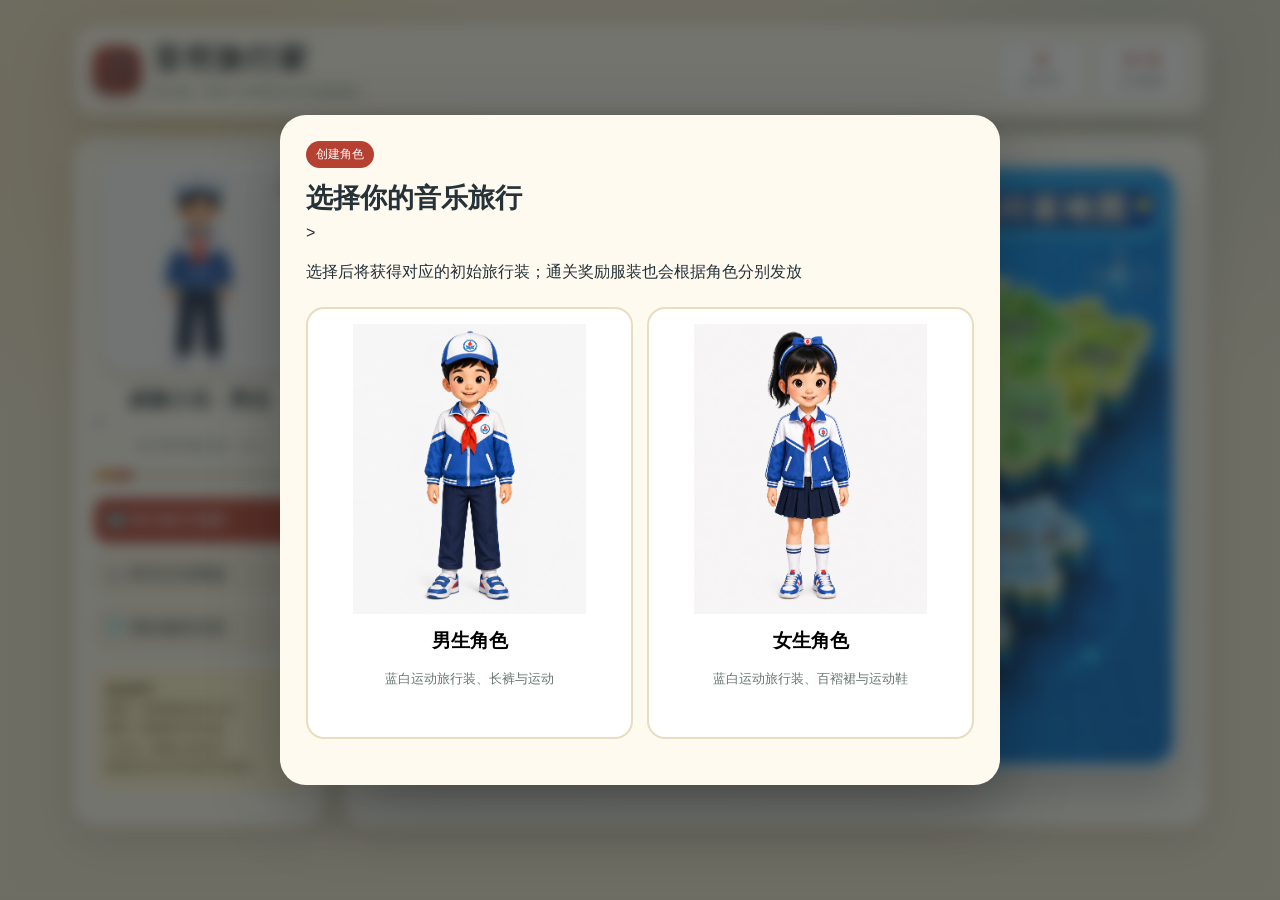
==== outputs/sichuan-music-game.html @ 089ca45f "修复重玩按钮并清理界面乱码" ====
<!doctype html>
<html lang="zh-CN">
<head>
  <meta charset="utf-8">
  <meta name="viewport" content="width=device-width, initial-scale=1">
  <title>音符旅行家：四川民族音乐游戏</title>
  <style>
    :root {
      --ink: #263238;
      --muted: #68766f;
      --paper: #fffaf0;
      --cream: #f4ead4;
      --red: #b64032;
      --red-dark: #7f2f2a;
      --gold: #e1a83b;
      --green: #47785e;
      --blue: #4e7d8d;
      --shadow: 0 14px 40px rgba(53, 48, 35, .16);
    }

    * { box-sizing: border-box; }
    body {
      margin: 0;
      min-height: 100vh;
      color: var(--ink);
      font-family: "Microsoft YaHei", "PingFang SC", sans-serif;
      background:
        radial-gradient(circle at 15% 15%, rgba(225,168,59,.22), transparent 25%),
        radial-gradient(circle at 88% 8%, rgba(78,125,141,.18), transparent 24%),
        #efe5cf;
    }

    button { font: inherit; }
    .app { width: min(1180px, 100%); margin: 0 auto; padding: 24px; }
    .topbar {
      display: flex; align-items: center; justify-content: space-between; gap: 18px;
      background: rgba(255,250,240,.88); border: 1px solid rgba(127,47,42,.12);
      border-radius: 24px; padding: 14px 18px; box-shadow: var(--shadow);
      backdrop-filter: blur(10px);
    }
    .brand { display: flex; align-items: center; gap: 12px; }
    .brand-mark {
      display: grid; place-items: center; width: 48px; height: 48px;
      border-radius: 15px; color: white; font-size: 27px;
      background: linear-gradient(145deg, var(--red), var(--red-dark));
      box-shadow: 0 8px 18px rgba(127,47,42,.25);
    }
    h1 { margin: 0; font-size: clamp(20px, 3vw, 30px); letter-spacing: .04em; }
    .subtitle { margin: 3px 0 0; color: var(--muted); font-size: 13px; }
    .stats { display: flex; gap: 10px; }
    .stat {
      min-width: 90px; padding: 9px 12px; border-radius: 14px;
      text-align: center; background: #fff; border: 1px solid #eadcc0;
    }
    .stat b { display: block; color: var(--red); font-size: 18px; }
    .stat span { font-size: 12px; color: var(--muted); }

    .layout { display: grid; grid-template-columns: 250px 1fr; gap: 20px; margin-top: 20px; }
    .panel { background: rgba(255,250,240,.92); border-radius: 24px; box-shadow: var(--shadow); }
    .profile { padding: 20px; }
    .avatar {
      position: relative; display: grid; place-items: center; width: 190px; height: 210px;
      margin: 4px auto 16px; border-radius: 24px; background: #e9c796;
      border: 7px solid #fff; box-shadow: 0 7px 18px rgba(75,56,35,.18); font-size: 66px;
      overflow: hidden;
    }
    .avatar::after { content: "♪"; position: absolute; right: -4px; top: 0; color: var(--red); font-size: 30px; }
    .avatar img { display: none; width: 100%; height: 100%; object-fit: contain; background: #fffaf0; }
    .avatar .student-avatar { line-height: 1; }
    .profile h2 { margin: 0; text-align: center; font-size: 21px; }
    .level { margin: 5px 0 16px; text-align: center; color: var(--muted); font-size: 13px; }
    .progress { height: 9px; overflow: hidden; border-radius: 99px; background: #e7ddc9; }
    .progress span { display: block; width: 18%; height: 100%; background: linear-gradient(90deg,var(--gold),var(--red)); }
    .menu { display: grid; gap: 9px; margin-top: 18px; }
    .menu button, .primary, .choice {
      border: 0; cursor: pointer; border-radius: 14px; transition: transform .16s, box-shadow .16s;
    }
    .menu button { padding: 12px; color: var(--ink); text-align: left; background: #f4ead8; }
    .menu button:hover, .primary:hover, .choice:hover { transform: translateY(-2px); }
    .menu button.active { color: white; background: var(--red); }
    .research-note {
      margin-top: 18px; padding: 12px; border-radius: 14px; color: #5f4a27;
      background: #fff1c9; font-size: 12px; line-height: 1.6;
    }

    .world { position: relative; min-height: 690px; overflow: hidden; padding: 28px; }
    .world::before {
      content: ""; position: absolute; inset: 0;
      background:
        linear-gradient(rgba(255,255,255,.2), rgba(255,255,255,.2)),
        repeating-linear-gradient(35deg, transparent 0 80px, rgba(71,120,94,.045) 81px 83px);
      pointer-events: none;
    }
    .map {
      position: relative; margin-top: 0; border-radius: 28px; overflow: hidden;
      aspect-ratio: 1448 / 1086; min-height: 0;
      border: 6px solid rgba(255,255,255,.72); background: #069adf;
      box-shadow: 0 22px 44px rgba(9,18,26,.25);
    }
    .terrain-map {
      position: absolute; inset: 0; width: 100%; height: 100%;
      object-fit: cover; opacity: 1; filter: none;
      pointer-events: none; z-index: 1;
    }
    .river, .route { display: none; }
    .node {
      position: absolute; z-index: 4; width: auto; min-width: 66px; padding: 7px 12px;
      border: 2px solid rgba(255,255,255,.86); border-radius: 999px; color: #fffdf6;
      background: rgba(155,50,42,.9); box-shadow: 0 8px 16px rgba(24,23,18,.24), 0 0 0 3px rgba(255,221,127,.22);
      transform: translate(-50%, -50%); cursor: default; transition: transform .18s ease, box-shadow .18s ease, filter .18s ease, background .18s ease;
      backdrop-filter: blur(5px); white-space: nowrap;
    }
    .node::before {
      content: ""; position: absolute; left: 50%; bottom: -7px; width: 10px; height: 10px;
      transform: translateX(-50%) rotate(45deg); background: inherit; border-right: 2px solid rgba(255,255,255,.86); border-bottom: 2px solid rgba(255,255,255,.86);
    }
    .node .icon, .node small { display: none; }
    .node strong { display: block; font-size: 15px; line-height: 1.15; letter-spacing: .04em; text-shadow: 0 2px 5px rgba(0,0,0,.35); }
    .node.locked { filter: grayscale(.88) saturate(.35) brightness(.78); opacity: .58; cursor: default; background: rgba(72,80,85,.72); box-shadow: 0 5px 10px rgba(0,0,0,.16); }
    .node.featured { cursor: pointer; }
    .node.featured:hover, .node.featured:focus-visible {
      transform: translate(-50%, calc(-50% - 8px)) scale(1.08);
      filter: brightness(1.16) saturate(1.16); background: rgba(255,248,220,.98); color: var(--red-dark);
      box-shadow: 0 16px 30px rgba(127,47,42,.3), 0 0 0 6px rgba(225,168,59,.2);
      outline: none;
    }
    .chengdu { left: 51%; top: 45%; }
    .aba { left: 49%; top: 22%; }
    .ganzi { left: 24%; top: 44%; }
    .liangshan { left: 48%; top: 72%; }
    .panxi { left: 38%; top: 87%; }
    .lisu { left: 51%; top: 87%; }
    .chuannan { left: 74%; top: 73%; }
.overlay {
      position: fixed; z-index: 20; inset: 0; display: none; place-items: center;
      padding: 20px; background: rgba(31,36,34,.62); backdrop-filter: blur(7px);
    }
    .overlay.show { display: grid; }
    .modal { width: min(720px, 100%); max-height: 90vh; overflow: auto; padding: 26px; border-radius: 26px; background: var(--paper); box-shadow: 0 24px 70px rgba(0,0,0,.3); }
    .tag { display: inline-block; padding: 5px 10px; border-radius: 99px; color: white; background: var(--red); font-size: 12px; }
    .modal h2 { margin: 12px 0 8px; font-size: 27px; }
    .modal p { line-height: 1.8; }
    .badge-cabinet-modal { width: min(980px, 100%); }
    .badge-cabinet-intro { margin: 0 0 14px; color: var(--muted); }
    .badge-cabinet {
      display: grid; grid-template-columns: repeat(3, minmax(0, 1fr)); gap: 14px; margin: 18px 0 8px;
    }
    .badge-card {
      position: relative; display: flex; flex-direction: column; gap: 10px; min-height: 430px;
      padding: 16px; border: 1px solid #eadcc0; border-radius: 22px; background: #fff8ea;
      box-shadow: 0 10px 24px rgba(53,48,35,.08);
    }
    .badge-card.locked { opacity: .88; }
    .badge-card.locked img { filter: grayscale(1) brightness(.74); }
    .badge-card.locked::after {
      content: "未获得"; position: absolute; top: 14px; right: 14px; padding: 5px 9px;
      border-radius: 999px; color: white; background: rgba(38,50,56,.78); font-size: 12px;
    }
    .badge-card.unlocked::after {
      content: "已获得"; position: absolute; top: 14px; right: 14px; padding: 5px 9px;
      border-radius: 999px; color: white; background: var(--green); font-size: 12px;
    }
    .badge-card img {
      align-self: center; width: 132px; height: 132px; object-fit: cover; border-radius: 50%;
      background: white; box-shadow: 0 12px 24px rgba(127,47,42,.16);
    }
    .badge-card h3 { margin: 4px 0 0; color: var(--red-dark); font-size: 18px; }
    .badge-card p { margin: 0; color: #5f4a27; font-size: 13px; line-height: 1.75; }
    .badge-card .badge-source { margin-top: auto; color: var(--muted); font-size: 12px; }
    .dialogue {
      position: relative; display: flex; align-items: flex-end; gap: 16px; margin: 20px 0; padding: 18px;
      border: 2px solid rgba(255,255,255,.74); border-radius: 22px;
      background: linear-gradient(145deg, rgba(48,39,45,.92), rgba(120,55,45,.88));
      color: #fff8ea; box-shadow: 0 14px 32px rgba(56,38,30,.18);
    }
    .dialogue::before {
      content: "剧情对话"; position: absolute; right: 16px; top: -11px; padding: 4px 9px;
      border-radius: 999px; color: #6b3e16; background: #ffe0a3; font-size: 11px; letter-spacing: .08em;
    }
    .portrait {
      flex: 0 0 78px; display: grid; place-items: center; height: 78px; border-radius: 22px;
      background: linear-gradient(160deg, #ffe0a3, #d88a54); border: 4px solid rgba(255,255,255,.72);
      box-shadow: 0 10px 18px rgba(0,0,0,.18); font-size: 40px;
    }
    .dialogue b {
      display: inline-block; margin-bottom: 7px; padding: 5px 10px; border-radius: 999px;
      color: #fff; background: rgba(182,64,50,.9); font-size: 14px;
    }
    .dialogue p { margin: 0; color: #fff8ea; line-height: 1.85; font-size: 15px; }
    .dialogue .protagonist { background: rgba(71,120,94,.92); }
    .primary { padding: 12px 20px; color: white; background: var(--red); box-shadow: 0 7px 15px rgba(127,47,42,.2); }
    .secondary { margin-left: 8px; padding: 12px 18px; border: 0; border-radius: 14px; cursor: pointer; background: #eadfc9; }
    .task { display: none; }
    .task.active { display: block; }
    .task:not(.active) { display: none !important; }
    .task.active.result { display: block; }
    .instrument-grid { display: grid; grid-template-columns: repeat(5, 1fr); gap: 10px; margin: 18px 0; }
    .instrument-grid.three { grid-template-columns: repeat(3, 1fr); }
    .instrument-card {
      position: relative; overflow: hidden; min-height: 180px; padding: 0; border: 2px solid #e5d7bd;
      border-radius: 16px; cursor: pointer; color: var(--ink); background: white; text-align: left;
    }
    .instrument-card img { display: block; width: 100%; height: 108px; object-fit: cover; background: #eee4d1; cursor: zoom-in; transition: transform .18s ease, filter .18s ease; }
    .instrument-card img:hover { transform: scale(1.03); filter: brightness(1.04); }
    .instrument-card span { display: block; padding: 9px 10px 2px; font-weight: bold; }
    .instrument-card small { display: block; padding: 0 10px 10px; color: var(--muted); }
    .instrument-card.collected { border-color: var(--green); box-shadow: 0 0 0 3px rgba(71,120,94,.16); }
    .instrument-card.collected::after { content: "已收集"; position: absolute; top: 8px; right: 8px; padding: 4px 7px; border-radius: 99px; color: white; background: var(--green); font-size: 11px; }
    .instrument-card.locked { cursor: not-allowed; opacity: .46; filter: grayscale(.8); }
    .instrument-card.locked::before { content: "剧情未解锁"; position: absolute; inset: 0; display: grid; place-items: center; color: white; background: rgba(38,50,56,.52); font-size: 13px; font-weight: bold; z-index: 2; }
    .instrument-card.current { border-color: var(--gold); box-shadow: 0 0 0 4px rgba(225,168,59,.22); }
    .story-unit-label { display: inline-block; margin-bottom: 9px; padding: 5px 10px; border-radius: 999px; color: white; background: var(--green); font-size: 12px; }
    .story-fact { padding: 13px; border-radius: 14px; background: #fff8ea; }
    .knowledge-panel { min-height: 210px; margin: 14px 0; padding: 14px; border-radius: 22px; background: #efe0c8; }
    .knowledge-panel h3 { margin: 0 0 8px; color: var(--red-dark); }
    .gal-stage {
      position: relative; min-height: 470px; margin: 8px 0 14px; overflow: hidden; border-radius: 28px;
      border: 6px solid rgba(255,248,234,.9);
      background: radial-gradient(circle at 50% 12%, rgba(255,237,179,.9), rgba(198,91,62,.48) 35%, rgba(61,52,76,.92) 100%),
        linear-gradient(135deg, rgba(91,126,119,.95), rgba(134,67,63,.95));
      background-size: cover; background-position: center; background-repeat: no-repeat;
      box-shadow: 0 20px 42px rgba(53,38,30,.22);
    }
    .gal-stage.stage-panxi { background-image: linear-gradient(transparent 42%, rgba(20,18,24,.48)), url("assets/stage-panxi.png"); }
    .gal-stage.stage-liangshan { background-image: linear-gradient(transparent 42%, rgba(20,18,24,.5)), url("assets/stage-liangshan.png"); }
    .gal-stage.stage-tibetan { background-image: linear-gradient(transparent 42%, rgba(20,18,24,.48)), url("assets/stage-tibetan.png"); }
    .gal-stage.stage-qiang { background-image: linear-gradient(transparent 42%, rgba(20,18,24,.48)), url("assets/stage-qiang.png"); }
    .gal-stage.stage-miao { background-image: linear-gradient(transparent 42%, rgba(20,18,24,.48)), url("assets/stage-miao.png"); }
    .gal-stage::before {
      content: ""; position: absolute; inset: 0;
      background: linear-gradient(transparent 62%, rgba(25,19,28,.48)), radial-gradient(circle at 18% 22%, rgba(255,255,255,.24), transparent 28%);
      pointer-events: none;
    }
    .gal-sprites { position: absolute; left: 0; right: 0; top: 16px; bottom: 168px; display: flex; justify-content: space-between; align-items: flex-end; padding: 0 52px; z-index: 1; pointer-events: none; }
    .gal-character { position: relative; width: 42%; height: 100%; display: flex; flex-direction: column; align-items: center; justify-content: flex-end; opacity: .48; transform: scale(.94); transition: transform .22s ease, opacity .22s ease, filter .22s ease; filter: grayscale(.42) brightness(.82); pointer-events: none; }
    .gal-character.speaking { opacity: 1; transform: scale(1.01); filter: drop-shadow(0 16px 22px rgba(0,0,0,.26)); z-index: 2; }
    .gal-character img { max-width: min(88%, 210px); max-height: 245px; object-fit: contain; object-position: bottom center; }
    .gal-character.npc img { max-width: min(96%, 220px); max-height: 258px; }
    .gal-character.npc .emoji-sprite { display: grid; place-items: center; width: 158px; height: 196px; border-radius: 34px 34px 22px 22px; border: 5px solid rgba(255,255,255,.72); background: linear-gradient(160deg, #ffe0a3, #bb5d48); font-size: 80px; box-shadow: 0 16px 26px rgba(0,0,0,.18); }
    .gal-character-name { margin-top: -4px; padding: 6px 12px; border-radius: 999px; color: #fff8ea; background: rgba(36,31,43,.74); font-size: 13px; font-weight: 800; }
    .gal-dialogue-box { position: absolute; left: 24px; right: 24px; bottom: 22px; z-index: 20; pointer-events: auto; min-height: 118px; padding: 18px 20px 16px; border-radius: 22px; color: #fff8ea; background: rgba(29,24,34,.94); border: 2px solid rgba(255,224,163,.86); box-shadow: 0 14px 28px rgba(0,0,0,.26); }
    .gal-name { display: inline-block; margin-bottom: 8px; padding: 5px 13px; border-radius: 999px; color: #fff; background: var(--red); font-weight: 800; }
    .gal-dialogue-box p { margin: 0; font-size: 16px; line-height: 1.85; }
    .gal-actions { position: relative; z-index: 21; display: flex; justify-content: flex-end; flex-wrap: wrap; gap: 8px; margin-top: 10px; }
    .dialogue-choice-panel { width: 100%; margin-top: 6px; }
    .dialogue-choice-panel .question { margin: 0 0 8px; color: #ffe0a3; font-weight: 800; font-size: 14px; }
    .dialogue-choice-panel .choices { display: grid; grid-template-columns: repeat(2, minmax(0, 1fr)); gap: 8px; margin: 0; }
    .dialogue-choice-panel .choice { padding: 10px 12px; border-radius: 12px; font-size: 13px; line-height: 1.45; }
    .image-preview-modal { width: min(760px, 94vw); text-align: center; }
    .image-preview-modal img { width: 100%; max-height: 68vh; object-fit: contain; border-radius: 20px; background: #fffaf0; box-shadow: 0 12px 30px rgba(53,48,35,.18); }
    .image-preview-modal h2 { margin-bottom: 12px; }
    .gal-choice-panel { margin-top: 12px; padding: 14px; border-radius: 18px; background: #fff8ea; border: 2px solid #eadcc0; }
    .gal-choice-panel h3 { margin-top: 0; }
    @media (max-width: 720px) {
      .gal-stage { min-height: 430px; }
      .gal-sprites { padding: 0 18px; bottom: 172px; }
      .gal-character img { max-height: 205px; }
      .gal-character.npc img { max-height: 212px; }
      .gal-character.npc .emoji-sprite { width: 112px; height: 148px; font-size: 58px; }
      .gal-dialogue-box { left: 12px; right: 12px; bottom: 12px; }
      .dialogue-choice-panel .choices { grid-template-columns: 1fr; }
    }
    .build-steps { display: grid; grid-template-columns: repeat(4, 1fr); gap: 7px; margin: 12px 0; }
    .build-step { padding: 9px; border-radius: 11px; background: #fff8ea; font-size: 12px; line-height: 1.5; }
    .build-step b { display: block; color: var(--red-dark); }
    .collection-progress { display: flex; align-items: center; justify-content: space-between; gap: 10px; }
    .source-list { margin-top: 20px; padding: 16px; border-radius: 14px; background: #eee6d7; font-size: 12px; line-height: 1.7; }
    .source-list a { color: var(--blue); }
    .gender-grid { display: grid; grid-template-columns: repeat(2, 1fr); gap: 14px; margin: 20px 0; }
    .wardrobe-grid { display: grid; grid-template-columns: repeat(3, minmax(0, 1fr)); gap: 14px; margin: 20px 0; }
    .gender-card, .outfit-card { padding: 15px; border: 2px solid #eadcc0; border-radius: 18px; background: white; text-align: center; }
    .gender-card { cursor: pointer; }
    .gender-card:hover { border-color: var(--gold); transform: translateY(-2px); }
    .student-look { display: grid; place-items: center; height: 190px; border-radius: 14px; background: linear-gradient(160deg,#d9ecf2,#fff4d6); font-size: 86px; }
    .outfit-card img { width: 100%; height: 260px; object-fit: contain; border-radius: 12px; background: #f8f4ed; }
    .outfit-card h3, .gender-card h3 { margin: 10px 0 5px; }
    .outfit-card p, .gender-card p { min-height: 42px; color: var(--muted); font-size: 13px; }
    .outfit-card.wearing { border-color: var(--green); box-shadow: 0 0 0 3px rgba(71,120,94,.14); }
    .outfit-card.locked img { filter: none; }
    .lock-note { padding: 11px; border-radius: 10px; color: #76582b; background: #fff0c8; font-size: 12px; }
    .reward-outfit, .badge-award { display: flex; align-items: center; gap: 18px; margin: 16px 0; padding: 14px; border-radius: 18px; background: #f4ead8; text-align: left; }
    .reward-outfit img { width: 130px; height: 150px; object-fit: contain; border-radius: 12px; background: white; }
    .badge-award img { width: 126px; height: 126px; object-fit: cover; border-radius: 50%; background: white; box-shadow: 0 8px 20px rgba(127,47,42,.18); }
    .badge-award h3 { margin: 0 0 6px; color: var(--red-dark); }
    .reward-popup-modal { position: relative; overflow: hidden; width: min(560px, 94vw); text-align: center; border: 3px solid rgba(225,168,59,.55); background: radial-gradient(circle at 50% 0%, #fff8da, var(--paper) 48%, #f3e1bd); }
    .reward-popup-modal::before { content: ""; position: absolute; inset: -45%; background: conic-gradient(from 0deg, transparent, rgba(255,218,106,.55), transparent, rgba(255,255,255,.7), transparent); animation: rewardSpin 3.2s linear infinite; pointer-events: none; }
    .reward-popup-content { position: relative; z-index: 1; }
    .reward-popup-title { margin: 8px 0 6px; color: var(--red-dark); font-size: 28px; }
    .reward-popup-image { width: min(260px, 70vw); height: 260px; object-fit: contain; margin: 10px auto; border-radius: 24px; background: rgba(255,255,255,.72); box-shadow: 0 18px 38px rgba(127,47,42,.22); animation: rewardPop .55s cubic-bezier(.2,1.35,.38,1); }
    .reward-popup-text { margin: 4px auto 14px; color: #5f4a27; max-width: 420px; }
    .reward-sparkles { position: absolute; inset: 0; pointer-events: none; z-index: 0; background: radial-gradient(circle at 18% 22%, rgba(255,255,255,.95) 0 3px, transparent 4px), radial-gradient(circle at 78% 18%, rgba(255,221,109,.9) 0 4px, transparent 5px), radial-gradient(circle at 84% 72%, rgba(255,255,255,.9) 0 3px, transparent 4px), radial-gradient(circle at 25% 78%, rgba(225,168,59,.9) 0 4px, transparent 5px); animation: sparklePulse 1.25s ease-in-out infinite alternate; }
    @keyframes rewardPop { from { opacity: 0; transform: scale(.72) translateY(20px); } to { opacity: 1; transform: scale(1) translateY(0); } }
    @keyframes rewardSpin { to { transform: rotate(360deg); } }
    @keyframes sparklePulse { from { opacity: .45; transform: scale(.96); } to { opacity: 1; transform: scale(1.03); } }
    .costume-placeholder { display: flex; align-items: center; gap: 13px; margin: 14px 0; padding: 13px; border: 1px dashed #b99a68; border-radius: 15px; background: #fff7e6; }
    .costume-placeholder .frame { display: grid; place-items: center; flex: 0 0 62px; height: 62px; border-radius: 12px; background: #eadcc1; font-size: 26px; }
    #chapterOverlay .costume-placeholder .frame { display: none; }
    .theory-card { margin: 16px 0; padding: 16px; border-left: 5px solid var(--gold); border-radius: 12px; background: #fff2cf; }
    .story-complete-card { margin: 18px 0 0; padding: 18px; border-radius: 18px; background: rgba(255,248,234,.96); box-shadow: inset 0 0 0 1px rgba(210,164,65,.18); }
    .story-complete-card h3 { margin: 0 0 8px; color: var(--red-dark); }
    .completion-actions { margin-top: 14px; }
    .meter { display: flex; gap: 8px; margin: 20px 0; }
    .beat { flex: 1; padding: 18px 8px; border-radius: 13px; text-align: center; background: #eee3ce; font-size: 22px; }
    .beat.on { color: white; background: var(--green); transform: translateY(-3px); }
    .quiz-meta { display: flex; flex-wrap: wrap; gap: 10px; margin: 14px 0; }
    .quiz-pill { padding: 7px 10px; border-radius: 999px; color: #76582b; background: #fff0c8; font-size: 12px; }
    .quiz-question { margin: 12px 0; padding: 14px; border-radius: 16px; background: #fff8ea; }
    .quiz-question h3 { margin: 0 0 10px; color: var(--red-dark); font-size: 16px; }
    .quiz-choice.selected, .lisu-quiz-choice.selected, .liangshan-quiz-choice.selected, .tibetan-quiz-choice.selected { border-color: var(--gold); background: #fff0c8; box-shadow: 0 0 0 3px rgba(210,164,65,.18); }
    .quiz-score { display: none; margin: 14px 0; padding: 14px; border-radius: 16px; background: #f0e5d0; }
    .quiz-score.show { display: block; }
    .video-section-hidden { display: none !important; }
    .video-grid { display: grid; grid-template-columns: repeat(2, minmax(0,1fr)); gap: 14px; margin: 16px 0; }
    .video-card { padding: 14px; border-radius: 18px; background: #fff8ea; border: 1px solid #eadcc0; text-align: left; }
    .video-card h3 { margin: 0 0 8px; color: var(--red-dark); font-size: 16px; }
    .video-card p { margin: 7px 0; color: var(--muted); line-height: 1.65; }
    .video-card.collected { border-color: var(--green); box-shadow: 0 0 0 3px rgba(71,120,94,.14); }
    .video-card.collected::after { content: "已观看"; display: inline-block; margin-top: 8px; padding: 4px 8px; border-radius: 99px; color: white; background: var(--green); font-size: 12px; }
    .video-card.viewed:not(.collected) { border-color: #8bb6c8; }
    .video-card.answered:not(.collected) { box-shadow: 0 0 0 3px rgba(225,168,59,.14); }
    .video-status { margin-top: 9px; padding: 7px 9px; border-radius: 10px; color: #76582b; background: #fff0c8; font-size: 12px; line-height: 1.5; }
    .video-card.collected .video-status { color: #315f47; background: #d9eadb; }
    .video-card.locked { cursor: not-allowed; opacity: .48; filter: grayscale(.8); }
    .video-card.locked video { pointer-events: none; }
    .video-card.current { border-color: var(--gold); box-shadow: 0 0 0 4px rgba(225,168,59,.18); }
    .video-card video, .video-placeholder { width: 100%; aspect-ratio: 16 / 9; border-radius: 14px; background: #2d241f; }
    .video-placeholder { display: grid; place-items: center; padding: 18px; color: #fff0c8; text-align: center; }
    .video-link { display: inline-block; margin-top: 8px; padding: 8px 11px; border-radius: 999px; color: white; background: var(--green); text-decoration: none; font-size: 13px; }
    .choices { display: grid; gap: 10px; margin: 18px 0; }
    .choice { padding: 14px; text-align: left; color: var(--ink); background: #f0e5d0; border: 2px solid transparent; }
    .choice:disabled { cursor: not-allowed; opacity: .62; }
    .choice.correct { border-color: var(--green); background: #d9eadb; }
    .choice.wrong { border-color: var(--red); background: #f3d8d2; }
    .result { display: none; text-align: center; padding: 16px 0; }
    .result.show { display: block; }
    .reward { font-size: 54px; }
    .toast { position: fixed; z-index: 30; right: 24px; bottom: 24px; padding: 12px 18px; border-radius: 14px; color: white; background: var(--ink); opacity: 0; transform: translateY(12px); transition: .25s; }
    .toast.show { opacity: 1; transform: translateY(0); }

    @media (max-width: 780px) {
      .app { padding: 12px; }
      .topbar { align-items: flex-start; flex-direction: column; }
      .layout { grid-template-columns: 1fr; }
      .profile { display: block; }
      .world { min-height: 700px; padding: 16px; }
      .map { min-height: 420px; aspect-ratio: 1448 / 1086; }
      .terrain-map { inset: 0; width: 100%; height: 100%; }
      .node { min-width: 54px; padding: 6px 9px; }
      .node strong { font-size: 12px; }
      .instrument-grid, .instrument-grid.three { grid-template-columns: repeat(2, 1fr); }
      .build-steps { grid-template-columns: repeat(2, 1fr); }
      .gender-grid, .wardrobe-grid { grid-template-columns: 1fr; }
      .stats { width: 100%; }
      .badge-cabinet { grid-template-columns: 1fr; }
      .badge-card { min-height: 0; }
      .stat { flex: 1; min-width: 0; }
      .chengdu { left: 51%; top: 45%; }
      .aba { left: 49%; top: 22%; }
      .ganzi { left: 24%; top: 44%; }
      .liangshan { left: 48%; top: 72%; }
      .panxi { left: 38%; top: 87%; }
      .lisu { left: 51%; top: 87%; }
      .chuannan { left: 74%; top: 73%; }
}
  </style>
</head>
<body>
  <main class="app">
    <header class="topbar">
      <div class="brand">
        <div class="brand-mark">🎵</div>
        <div><h1>音符旅行家</h1><p class="subtitle">四川篇 · 四至六年级音乐文化探索游</p></div>
      </div>
      <div class="stats">
        <div class="stat"><b id="coins">0</b><span>音符币</span></div>
        <div class="stat"><b id="badges">0 / 6</b><span>文化徽章</span></div>
      </div>
    </header>

    <section class="layout">
      <aside class="panel profile">
        <div class="avatar"><span class="student-avatar" id="studentAvatar">🧑</span><img id="avatarOutfit" alt="当前穿戴服装"></div>
        <h2 id="profileName">成都小乐</h2>>
        <p class="level">见习音乐旅行者 · Lv.1</p>
        <div class="progress"><span id="levelProgress"></span></div>
        <nav class="menu">
          <button class="active">🗺️ 四川旅行地图</button>
          <button id="bookButton">📖 音乐文化图鉴</button>
          <button id="closetButton">👕 我的服装衣柜</button>
        </nav>
        <div class="research-note"><b>特色章节</b><br>攀西 · 俚濮彝族谈经古乐<br>攀西 · 傈僳族常用乐器<br>大凉山 · 彝族山地音乐<br>跟随音乐伙伴完成声音冒险</div>
      </aside>

      <section class="panel world">
        <div class="map" aria-label="四川省民族音乐关卡地图">
          <img class="terrain-map" src="assets/sichuan-map-start.png" alt="四川省地图">
          <div class="river"></div><div class="route"></div>
          <button class="node aba locked" type="button" aria-disabled="true"><span class="icon">关卡</span><strong>羌族</strong><small>待解锁</small></button>
          <button class="node ganzi featured" id="tibetanNode" type="button"><span class="icon">关卡</span><strong>藏族</strong><small>可体验</small></button>
          <button class="node liangshan featured" id="liangshanNode" type="button"><span class="icon">关卡</span><strong>凉山彝族</strong><small>可体验</small></button>
          <button class="node chuannan locked" type="button" aria-disabled="true"><span class="icon">关卡</span><strong>苗族</strong><small>待解锁</small></button>
          <button class="node panxi featured" id="panxiNode" type="button"><span class="icon">关卡</span><strong>俚濮彝族</strong><small>可体验</small></button>
          <button class="node lisu featured" id="lisuNode" type="button"><span class="icon">关卡</span><strong>傈僳族</strong><small>可体验</small></button>
        </div>
      </section>
    </section>
  </main>

  <div class="overlay" id="chapterOverlay">
    <section class="modal">
      <div id="intro" class="task active">
        <span class="tag">特色关卡 01</span>
        <h2>攀西：重组谈经古乐</h2>
        <p>旅行手册来到攀枝花市仁和区平地镇。古乐图鉴中的五件声音信物散落了，收集它们、读懂它们在合奏中的作用，才能重新点亮“俚濮谈经古乐”</p>
        <div class="dialogue">
          <div class="portrait">🧒</div>
          <div><b>小洛（虚构引导角色）</b><p>“每件乐器都有自己的声音位置。竹笛、三弦、月琴、响篾和树叶都找到后，我们再让它们共同加入古乐图鉴！</p></div>
        </div>
        <div class="theory-card"><b>声音背景：</b>谈经古乐包含器乐合奏与经腔演唱两种形态，音乐多呈现民族五声徵调式色彩，旋律平直舒缓、节奏律动规整</div>
        <div class="costume-placeholder"><div class="frame">🏅</div><div><b>小测奖励规则</b><br><small>乐器知识小测正确率达到 80% 可获得“古乐守护者”徽章；正确率达到 100% 才发放角色专属服装</small></div></div>
        <p><button class="primary" id="startTask">进入声音收藏</button><button class="secondary close">返回地图</button></p>
      </div>

      <div id="collectionTask" class="task">
        <span class="tag">主任务</span>
        <h2>收集五件声音信物</h2>
        <div class="dialogue"><div class="portrait">🧒</div><div><b>小洛</b><p>“旅行家，声音信物就藏在这些图鉴卡里。你点开一件，我就把它的线索告诉你；答对观察题，它就会回到古乐图鉴。”</p>
        <div class="knowledge-panel" id="knowledgePanel"><h3>当前剧情单元</h3><p>跟随人物对话推进故事，答对当前问题后解锁下一段</p></div></div></div>
        <div class="collection-progress"><p>跟随小洛依次完成五个声音单元。当前单元回答正确后，下一段剧情才会解锁</p><b id="collectionCount">已收集 0 / 5</b></div>
        <div class="instrument-grid" id="instrumentGrid">
          <button class="instrument-card" data-key="dizi"><img src="assets/dizi.jpg" alt="馆藏笛子实物参考"><span>竹笛</span><small>吹奏 · 旋律</small></button>
          <button class="instrument-card" data-key="sanxian"><img src="https://upload.wikimedia.org/wikipedia/commons/thumb/9/97/Sanxian%2C_Tengwangge_%28Prince_of_Teng_Pavilion%29_%2831167793750%29.jpg/960px-Sanxian%2C_Tengwangge_%28Prince_of_Teng_Pavilion%29_%2831167793750%29.jpg" alt="三弦实物"><span>三弦</span><small>弹拨 · 低音</small></button>
          <button class="instrument-card" data-key="yueqin"><img src="https://upload.wikimedia.org/wikipedia/commons/thumb/f/ff/Yi_musical_instrument_%28yueqin%29_-_Yunnan_Provincial_Museum-_DSC02056.JPG/960px-Yi_musical_instrument_%28yueqin%29_-_Yunnan_Provincial_Museum-_DSC02056.JPG" alt="彝族月琴实物"><span>月琴</span><small>弹拨 · 中音填充</small></button>
          <button class="instrument-card" data-key="xiangmie"><img src="https://upload.wikimedia.org/wikipedia/commons/thumb/4/4d/5_Leaf_Kouxian.jpg/960px-5_Leaf_Kouxian.jpg" alt="口弦类实物参考"><span>响篾</span><small>竹制簧片 · 口腔共鸣</small></button>
          <button class="instrument-card" data-key="leaf"><img src="https://upload.wikimedia.org/wikipedia/commons/thumb/7/7f/Aaron_Burden_2015-07-28_%28Unsplash%29.jpg/960px-Aaron_Burden_2015-07-28_%28Unsplash%29.jpg" alt="真实树叶"><span>树叶</span><small>自然材料 · 用于伴奏</small></button>
        </div>
        <button class="primary" id="assembleButton" disabled">五件齐备，进入乐器知识小测</button>
        <button class="secondary close">暂时返回地图</button>
      </div>

      <div id="assembleTask" class="task">
        <span class="tag">掌握检测</span>
        <h2>乐器知识小测</h2>
        <div class="dialogue"><div class="portrait">🧒</div><div><b>小洛</b><p>“最后一道机关开启了。别急着乱选，回想每件声音信物的位置、类别和发声方式，古乐图鉴会回应真正读懂它的人。</p></div></div>
        <div class="theory-card"><b>检测目标：</b>从乐器类别、声部分层、发声方式和地方音乐材料四个方面，检验你是否真正读懂五件声音信物</div>
        <div class="quiz-meta"><span class="quiz-pill">10 题</span><span class="quiz-pill">8 题及以上：徽章</span><span class="quiz-pill">10 题全对：服装</span></div>
        <div id="quizPanel"></div>
        <div class="quiz-score" id="quizScoreBox"><b id="quizScoreText"></b><p id="quizScoreHint"></p></div>
        <button class="primary" id="submitQuizButton">提交小测</button><button class="secondary" id="retryQuizButton">重新作答</button>
      </div>

      <div id="result" class="task result">
        <div class="reward">🎼</div><h2 id="resultTitle">谈经古乐图鉴点亮</h2>>
        <div class="dialogue"><div class="portrait">🧒</div><div><b>小洛</b><p>“听，五件声音信物已经重新合在一起了。你不只是答完了题，也把谈经古乐的一段记忆带回了图鉴。</p></div></div>
        <p id="resultSummary">五件声音信物已经归位。竹笛承担旋律，月琴填充中音，三弦支持低音；响篾与树叶展示了地方音乐里多样的声音材料</p>
        <div class="theory-card"><b>重要说明：</b>真实谈经古乐乐队远不止这五件乐器，完整乐队还会出现唢呐、锣鼓、二胡、京胡、琵琶、扬琴等。本关采用“关键乐器收集”玩法，不等同于完整乐队复原</div>
        <div class="theory-card" id="rewardSummary"><b>获得奖励：</b>300 音符币 · “古乐守护者”徽章 · 俚濮谈经古乐图鉴</div>
        <div class="badge-award" id="badgeAwardBlock"><img src="assets/gule-badge.png" alt="古乐守护者徽章"><div><h3>古乐守护者徽章</h3><p>正确率达到 80% 后点亮，代表你已经掌握本关核心乐器知识</p></div></div>
        <div class="reward-outfit" id="rewardOutfitBlock"><img id="rewardOutfitImage" src="assets/reward-male.png" alt="通关服装奖励"><div><b id="rewardOutfitTitle">获得角色专属服装</b><p id="rewardOutfitText">已放入你的服装衣柜，可以随时选择穿戴</p><button class="primary" id="openRewardWardrobe">打开衣柜</button></div></div>
        <div class="source-list"><b>参考文献：</b><br>
          [1]彭健敏.迤沙拉谈经古乐音乐特征与演唱分析[D].四川师范大学,2020.DOI:10.27347/d.cnki.gssdu.2020.000727.<br>
          [2]陈波.俚濮谈经古乐考[J].内蒙古大学艺术学院学报,2007,(3):40-43.<br>
          [3]李生军.关于迤沙拉“谈经古乐”研究文献综述——以传承脉络及音乐属性为综述对象[J].攀枝花学院学报,2018,35(1):6-10.DOI:10.13773/j.cnki.51-1637/z.2018.01.002.<br>
          <b>图片来源：</b><a href="https://commons.wikimedia.org/wiki/File:Dizi_MET_mi65.149.R.jpg" target="_blank">笛子实物参考（The Metropolitan Museum of Art，CC0）</a>；<a href="https://commons.wikimedia.org/wiki/File:Sanxian,_Tengwangge_(Prince_of_Teng_Pavilion)_(31167793750).jpg" target="_blank">三弦（Gary Todd，CC0）</a>；          <a href="https://commons.wikimedia.org/wiki/File:Yi_musical_instrument_(yueqin)_-_Yunnan_Provincial_Museum-_DSC02056.JPG" target="_blank">彝族月琴（Daderot，公共领域）</a>；          <a href="https://commons.wikimedia.org/wiki/File:5_Leaf_Kouxian.jpg" target="_blank">口弦类实物参考（Codell，公共领域）</a>；          <a href="https://commons.wikimedia.org/wiki/File:Aaron_Burden_2015-07-28_(Unsplash).jpg" target="_blank">树叶（Aaron Burden，CC0）</a>；          <br>响篾制作与发声的广义比较参考：<a href="https://zh.wikipedia.org/wiki/%E5%8F%A3%E7%B0%A7%E7%90%B4" target="_blank">口簧琴：结构形制、演奏与调音</a>。俚濮响篾的地方性细节以田野资料为最终依据。        </div>
        <p><button class="secondary" id="replayChapterButton">重新游玩本关</button><button class="secondary" id="retryFromResultButton">再挑战满分拿服装</button><button class="primary close" id="finishButton">收下奖励，返回地图</button></p>
      </div>

      <div id="lisuIntro" class="task">
        <span class="tag">特色关卡 02</span>
        <h2>攀西：寻找傈僳三件乐器</h2>
        <p>旅行手册来到傈僳族音乐资料馆。这里留下了许多传统乐器的名字，但今天我们先聚焦仍较常见、适合本关探索的三件：起奔（期奔）、笛哩吐和葫芦笙（阿咪直陆）</p>
        <div class="dialogue">
          <div class="portrait">🎧</div>
          <div><b>阿洛（虚构傈僳族音乐伙伴）</b><p>“起奔用四根弦弹出旋律，笛哩吐用短竹管吹出歌声，葫芦笙（阿咪直陆）靠葫芦笙斗和竹管里的簧片发声。你能把这三件乐器的声音身份分清楚吗？</p></div>
        </div>
        <div class="theory-card"><b>声音背景：</b>傈僳族传统乐器种类丰富，本关先聚焦起奔（期奔）、笛哩吐和葫芦笙（阿咪直陆）三种适合探索的声音信物</div>
        <div class="costume-placeholder"><div class="frame">🏅</div><div><b>关卡奖励规则</b><br><small>傈僳族乐器小测正确率达到 80% 可获得徽章；正确率达到 100% 解锁角色专属服装</small></div></div>
        <p><button class="primary" id="startLisuTask">进入傈僳乐器收藏</button><button class="secondary close">返回地图</button></p>
      </div>

      <div id="lisuCollectionTask" class="task">
        <span class="tag">主任务</span>
        <h2>收集三件傈僳族声音信</h2>>
        <div class="dialogue"><div class="portrait">🎧</div><div><b>阿洛</b><p>“这里的三件乐器性格很不一样：起奔会弹，笛哩吐会吹，葫芦笙会让簧片在气息里歌唱。你来点开它们，我陪你判断它们的声音身份。”</p>
        <div class="knowledge-panel" id="lisuKnowledgePanel"><h3>当前剧情单元</h3><p>跟随人物对话推进故事，答对当前问题后解锁下一段</p></div></div></div>
        <div class="collection-progress"><p>跟随阿洛依次完成三个乐器单元。当前单元回答正确后，下一段剧情才会解锁</p><b id="lisuCollectionCount">已收集 0 / 3</b></div>
        <div class="instrument-grid three" id="lisuInstrumentGrid">
          <button class="instrument-card" data-key="qiben"><img src="assets/lisu-qiben.jpg" alt="傈僳族起奔实物参考"><span>起奔（期奔）</span><small>四弦弹拨 · 常用乐器</small></button>
          <button class="instrument-card" data-key="dilitu"><img src="assets/lisu-dilitu.png" alt="傈僳族笛哩吐实物参考"><span>笛哩吐</span><small>短竹管吹?· 常用乐器</small></button>
          <button class="instrument-card" data-key="hulusheng"><img src="assets/lisu-hulusheng.jpg" alt="傈僳族葫芦笙实物参考"><span>葫芦笙（阿咪直陆）</span><small>葫芦笙类 · 簧管乐器</small></button>
        </div>
        <button class="primary" id="lisuQuizButton" disabled">三件齐备，进入乐器知识小测</button>
        <button class="secondary close">暂时返回地图</button>
      </div>

      <div id="lisuQuizTask" class="task">
        <span class="tag">掌握检测</span>
        <h2>傈僳族乐器知识小</h2>>
        <div class="dialogue"><div class="portrait">🎧</div><div><b>阿洛</b><p>“现在轮到你独自辨认了。看清楚题目里的关键词：四弦、短竹管、葫芦笙斗、簧片，它们会带你找到答案。</p></div></div>
        <div class="theory-card"><b>检测目标：</b>从起奔、笛哩吐、葫芦笙（阿咪直陆）的乐器类别、形制特征和文化功能三个方面检验探索成果</div>
        <div class="quiz-meta"><span class="quiz-pill">5 题</span><span class="quiz-pill">4 题及以上：徽章</span><span class="quiz-pill">5 题全对：服装</span></div>
        <div id="lisuQuizPanel"></div>
        <div class="quiz-score" id="lisuQuizScoreBox"><b id="lisuQuizScoreText"></b><p id="lisuQuizScoreHint"></p></div>
        <button class="primary" id="submitLisuQuizButton">提交小测</button><button class="secondary" id="retryLisuQuizButton">重新作答</button>
      </div>

      <div id="lisuResult" class="task result">
        <div class="reward">🎵</div><h2 id="lisuResultTitle">傈僳族乐器图鉴点亮！</h2>
        <div class="dialogue"><div class="portrait">🎧</div><div><b>阿洛</b><p>“很好，三件乐器的声音身份已经被你分清了。下一次听见它们，你应该能想起它们怎样发声、怎样进入族群的音乐生活。</p></div></div>
        <p id="lisuResultSummary">你已经认识了起奔、笛哩吐和葫芦笙（阿咪直陆）三种乐器：一个弹拨、一个短竹管吹奏，一个由葫芦与竹管组合发声</p>
        <div class="theory-card"><b>重要说明：</b>傈僳族传统乐器远不止三件，还包括撒旧期奔、举咧、哼嗨、玛钮、处处、四茄等。本关先聚焦适合本次旅程探索的三件</div>
        <div class="theory-card" id="lisuRewardSummary"><b>获得奖励：</b>傈僳族乐器徽章 · 傈僳族乐器图鉴</div>
        <div class="badge-award" id="lisuBadgeAwardBlock"><img src="assets/lisu-badge.png" alt="傈僳族乐器徽章"><div><h3>傈僳族乐器徽章</h3><p>正确率达到 80% 后点亮，代表你已认识起奔、笛哩吐和葫芦笙（阿咪直陆）</p></div></div>
        <div class="reward-outfit" id="lisuRewardOutfitBlock"><img id="lisuRewardOutfitImage" src="assets/lisu-reward-male.png" alt="傈僳族通关服装奖励"><div><b id="lisuRewardOutfitTitle">获得傈僳族角色服</b><p id="lisuRewardOutfitText">小测满分后放入角色衣柜</p><button class="primary" id="openLisuRewardWardrobe">打开衣柜</button></div></div>
        <div class="source-list"><b>参考文献：</b><br>
          [1]李忻.男弹“期奔”女吹“笛哩图”：傈僳乐器拾贝[J].大众文艺,2026,(10):57-59.DOI:10.20112/j.cnki.ISSN1007-5828.2026.10.019.<br>
          [2]傈僳族民间乐器——起本[J].民族音乐,2014,(6):2.<br>
          [3]马贞维.新中国成立初期怒江傈僳族传统歌种、乐器、舞种考[J].音乐研究,2025,(5):110-130.<br>
          <b>图片与网络资料：</b><a href="https://www.lisuarchive.com/music" target="_blank">Lisu Cultural Archive: Music</a>（含 Qiben、Dilitu 图文介绍）；葫芦笙图片参考：<a href="https://baike.so.com/doc/6172307-6385557.html" target="_blank">360百科：葫芦笙</a>。        </div>
        <p><button class="secondary" id="replayLisuChapterButton">重新游玩本关</button><button class="secondary" id="retryLisuFromResultButton">再挑战小测</button><button class="primary close">收下记录，返回地图</button></p>
      </div>

      <div id="liangshanIntro" class="task">
        <span class="tag">特色关卡 03</span>
        <h2>凉山：听见彝族山地音</h2>>
        <p>旅行手册来到大凉山。这里的彝族音乐与火把节、婚丧礼俗、放牧生产和日常情感紧紧相连。本关先认识三件代表性乐器：胡惹、马布、克西举尔，再通过两段视频探索，感受凉山彝族传统音乐的声音气质</p>
        <div class="dialogue">
          <div class="portrait">🔥</div>
          <div><b>阿支（虚构凉山彝族音乐伙伴）</b><p>“有的声音像山风一样悠长，有的声音像火把节的脚步一样热烈。先听、再看、再答题，我们把乐器的形状、发声方法和音乐场景一起记住。”</p></div>
        </div>
        <div class="theory-card"><b>声音背景：</b>凉山彝族民间器乐与山地生活、节庆礼俗和情感表达紧密相连。本关围绕胡惹、马布、克西举尔三件乐器展开探索</div>
        <div class="costume-placeholder"><div class="frame">🏅</div><div><b>关卡奖励规则</b><br><small>凉山彝族音乐小测正确率达到 80% 可获得徽章；正确率达到 100% 解锁角色专属服装</small></div></div>
        <p><button class="primary" id="startLiangshanTask">进入凉山音乐探索</button><button class="secondary close">返回地图</button></p>
      </div>

      <div id="liangshanCollectionTask" class="task">
        <span class="tag">主任务</span>
        <h2>收集三件凉山彝族声音信物</h2>
        <div class="dialogue"><div class="portrait">🔥</div><div><b>阿支</b><p>“大凉山的声音线索已经摆在眼前。胡惹、马布、克西举尔各有自己的发声秘密；视频里还有歌舞场景，别只看热闹，要听出它们和生活的连接。”</p>
        <div class="knowledge-panel" id="liangshanKnowledgePanel"><h3>当前剧情单元</h3><p>跟随人物对话推进故事，答对当前问题后解锁下一段</p></div></div></div>
        <div class="collection-progress"><p>跟随阿支依次完成三段乐器剧情，再解锁两段视频剧情。当前单元完成后，下一段剧情才会亮起</p><b id="liangshanCollectionCount">已收集 0 / 3</b></div>
        <div class="instrument-grid three" id="liangshanInstrumentGrid">
          <button class="instrument-card" data-key="hure"><img src="assets/liangshan-hure-photo.png" alt="胡惹乐器展示图"><span>胡惹</span><small>拉弦乐器 · 音色明亮</small></button>
          <button class="instrument-card" data-key="mabu"><img src="assets/liangshan-mabu-photo.png" alt="马布乐器展示图"><span>马布</span><small>单簧气鸣 · 竹管牛角</small></button>
          <button class="instrument-card" data-key="kexijuer"><img src="assets/liangshan-kexijuer-photo.png" alt="克西举尔乐器展示图"><span>克西举尔</span><small>咬着吹的笛 · 竹质管身</small></button>
        </div>
        <div class="theory-card" id="liangshanVideoIntro"><b>视频赏析任务：</b>两张视频卡会带你从画面、歌舞动作和声音一起感受凉山彝族传统音乐。每段视频都需要看完整段，并答对对应选择题，才会记录为完成</div>
        <div class="video-grid" id="liangshanVideoGrid">
          <div class="video-card" data-key="duoluhe" tabindex="0"><h3>视频一：凉山彝族传统歌舞《朵洛荷</h3><video controls preload="metadata" src="assets/liangshan-duoluohe.mp4"></video><p>《朵洛荷》常被作为凉山彝族歌舞文化的代表性材料来欣赏，你可以观察队形、步伐、呼喊式衬词和集体歌舞氛围，理解传统音乐不只是“听”，也和节庆、身体动作、群体交流连在一起</p></div>
          <div class="video-card" data-key="amoniuniu" tabindex="0"><h3>视频二：凉山彝族歌曲《阿嫫妞妞</h3><video controls preload="metadata" src="assets/liangshan-amoniuniu.mp4"></video><p>《阿嫫妞妞》适合用来感受彝族歌曲中亲切、抒情的一面。你可以关注旋律走向、彝语演唱的音色，以及歌曲如何表达亲情、赞美和地方生活情感</p></div>
        </div>
        <button class="primary" id="liangshanQuizButton" disabled">乐器与视频齐备，进入知识小测</button>
        <button class="secondary close">暂时返回地图</button>
      </div>

      <div id="liangshanQuizTask" class="task">
        <span class="tag">掌握检测</span>
        <h2>凉山彝族音乐知识小测</h2>
        <div class="dialogue"><div class="portrait">🔥</div><div><b>阿支</b><p>“火光照到最后一关了。把乐器形态、发声方式和视频里的音乐场景连起来，答案就在你的旅行记录里。</p></div></div>
        <div class="theory-card"><b>检测目标：</b>从胡惹、马布、克西举尔的乐器类别、结构发声、民俗功能，以及两段传统音乐的听辨任务四个方面检验探索成果</div>
        <div class="quiz-meta"><span class="quiz-pill">5 题</span><span class="quiz-pill">4 题及以上：徽章</span><span class="quiz-pill">5 题全对：服装</span></div>
        <div id="liangshanQuizPanel"></div>
        <div class="quiz-score" id="liangshanQuizScoreBox"><b id="liangshanQuizScoreText"></b><p id="liangshanQuizScoreHint"></p></div>
        <button class="primary" id="submitLiangshanQuizButton">提交小测</button><button class="secondary" id="retryLiangshanQuizButton">重新作答</button>
      </div>

      <div id="liangshanResult" class="task result">
        <div class="reward">🔥</div><h2 id="liangshanResultTitle">凉山彝族音乐图鉴点亮</h2>>
        <div class="dialogue"><div class="portrait">🔥</div><div><b>阿支</b><p>“你已经把三件乐器和两段传统音乐收入旅程。大凉山的声音不会停在这里，它会继续在你的图鉴里回响。</p></div></div>
        <p id="liangshanResultSummary">你已经认识胡惹、马布、克西举尔，也完成了两段凉山彝族传统音乐试听</p>
        <div class="theory-card"><b>重要说明：</b>凉山彝族传统音乐远不止本关内容。本关先选择三件有代表性的乐器和两段可探索的音乐作为入门材料</div>
        <div class="theory-card" id="liangshanRewardSummary"><b>获得奖励：</b>凉山彝族音乐徽章 · 凉山彝族音乐图鉴</div>
        <div class="badge-award" id="liangshanBadgeAwardBlock"><img src="assets/liangshan-badge.png" alt="凉山彝族音乐徽章"><div><h3>凉山彝族音乐徽章</h3><p>正确率达到 80% 后点亮。徽章中的太阳火焰、鹰翼、弓箭和黑红黄纹样，象征大凉山音乐里的光、勇气、守护与节庆生命力</p></div></div>
        <div class="reward-outfit" id="liangshanRewardOutfitBlock"><img id="liangshanRewardOutfitImage" src="assets/liangshan-reward-male.png" alt="凉山彝族通关服装奖励"><div><b id="liangshanRewardOutfitTitle">获得凉山彝族角色服装</b><p id="liangshanRewardOutfitText">小测满分后放入角色衣柜</p><button class="primary" id="openLiangshanRewardWardrobe">打开衣柜</button></div></div>
        <div class="source-list"><b>参考文献：</b><br>
          [1]曾令士.凉山彝族民间器乐研究[J].音乐探索.四川音乐学院学报,1989,(1):47-55.DOI:10.15929/j.cnki.1004-2172.1989.01.010.<br>
          [2]罗嘉琪,唐衡.非遗语境下彝族民间乐器克西举尔之形态考述[J].四川戏剧,2023,(12):110-113.<br>
          [3]四川非遗.非遗日历｜彝族马布音乐[EB/OL].微信公众号“四川非遗”,2020-04-30.<br>
          [4]四川非遗.非遗日历｜彝族“胡惹”制作技艺[EB/OL].微信公众号“四川非遗”,2024-10-25.<br>
          [5]作者不详.藏在大凉山的千年绝响——彝族克西举尔，咬着吹的“心灵偶像”正濒临消失[EB/OL].微信公众号,发布日期不详.<br>
          <b>徽章元素说明：</b>太阳火焰、鹰翼、弓箭与黑红黄纹样为本关徽章的游戏化文化意象，分别呼应火把节、英雄射日神话、高山守护与彝族服饰色彩传统。<br>
          <b>图片与视频说明：</b>胡惹、马布、克西举尔已根据教师提供的实物参考图处理成干净展示图，便于玩家观察乐器本体。视频中《朵洛荷》和《阿嫫妞妞》均已接入本地文件，可在关卡中直接播放探索。        </div>
        <p><button class="secondary" id="replayLiangshanChapterButton">重新游玩本关</button><button class="secondary" id="retryLiangshanFromResultButton">再挑战小测</button><button class="primary close">收下记录，返回地图</button></p>
      </div>

      <div id="tibetanIntro" class="task">
        <span class="tag">特色关卡 04</span>
        <h2>甘孜：雪域康巴回</h2>>
        <p>旅行手册来到甘孜藏族自治州。雪山、草地、寺院和歌舞场在同一片风里回响：你要跟随新的音乐伙伴，先辨认三件藏族声音信物，再从视频里听见曲调与舞步的关系</p>
        <div class="dialogue"><div class="portrait">🏔</div><div><b>雪央（虚构藏族音乐伙伴）</b><p>“甘孜的声音，有的从弦上弹出，有的随弓弦歌唱，有的像雪山长风一样吹向远处。准备好把这些声音放进你的图鉴了吗？”</p></div></div>
        <div class="theory-card"><b>声音背景：</b>本关聚焦甘孜藏族音乐中适合游戏学习的三条线索：扎念（扎木聂）的弹拨伴唱、毕旺与弦子歌舞的拉弦伴奏、筒钦在藏传礼仪音乐中的长号声响；视频部分用《格桑拉》的酒歌“昌鲁”和巴塘弦子资料引导玩家联系“曲目、仪式、弦乐、舞蹈、生活场景”</div>
        <div class="costume-placeholder"><div class="frame">🏅</div><div><b>关卡奖励规则</b><br><small>藏族音乐小测正确率达到 80% 可获得徽章；正确率达到 100% 时，等后续服饰素材补齐后可发放对应服装奖励</small></div></div>
        <p><button class="primary" id="startTibetanTask">进入甘孜藏族声音旅程</button><button class="secondary close">返回地图</button></p>
      </div>

      <div id="tibetanCollectionTask" class="task">
        <span class="tag">主任务</span>
        <h2>收集三件甘孜藏族声音信物</h2>
        <div class="dialogue"><div class="portrait">🏔</div><div><b>雪央</b><p>“先从三件声音信物开始。点开图鉴卡，听我讲完故事后，在对话框里回答问题；答对以后，下一段旅程才会亮起。”</p>
        <div class="knowledge-panel" id="tibetanKnowledgePanel"><h3>当前剧情单元</h3><p>跟随人物对话推进故事，答对当前问题后解锁下一段</p></div></div></div>
        <div class="collection-progress"><p>依次完成三段乐器剧情，再进入视频赏析。每个视频都需要点选“我已看完”并答对对应问题，才算完成</p><b id="tibetanCollectionCount">剧情进度 0 / 3</b></div>
        <div class="instrument-grid three" id="tibetanInstrumentGrid">
          <button class="instrument-card" data-key="dramyin"><img src="assets/tibetan-dramyin.jpg" alt="扎念（扎木聂）乐器参考图"><span>扎念（扎木聂</span><small>六弦弹拨 · 歌舞伴奏</small></button>
          <button class="instrument-card" data-key="piwang"><img src="assets/tibetan-piwang.jpg" alt="毕旺拉弦乐器参考图"><span>毕旺</span><small>拉弦乐器 · 弦子歌舞</small></button>
          <button class="instrument-card" data-key="dungchen"><img src="assets/tibetan-dungchen.png" alt="筒钦藏族长号参考图"><span>筒钦</span><small>长号吹奏 · 礼仪声响</small></button>
        </div>
        <div class="theory-card video-section-hidden" id="tibetanVideoIntro"><b>视频赏析任务：</b>先看《格桑拉》如何把酒歌“昌鲁”、敬酒仪式和祝福歌声连接起来，再看巴塘弦子如何呈现边唱边舞、弦乐伴奏、队形和生活场景。每段资料需要“看完确认 + 答对问题”两个条件</div>
        <div class="video-grid video-section-hidden" id="tibetanVideoGrid">
          <div class="video-card" data-key="gesangla" tabindex="0"><h3>视频一：《格桑拉</h3><video controls preload="metadata" src="assets/tibetan-gesangla.mp4"></video><p>《格桑拉》可作为认识藏族酒歌“昌鲁”的入口。酒歌常在喝酒、敬酒时唱起，也可以伴随简单舞蹈动作；在传统节日、婚礼等场合，歌声会和接杯、弹酒、饮酒、干杯等礼仪动作连接，表达祝福、祈祷、爱情与欢聚情感</p><button class="secondary tibetan-video-viewed" data-key="gesangla">我已看完视频</button></div>
          <div class="video-card" data-key="xianzi" tabindex="0"><h3>视频二：巴塘弦子</h3><video controls preload="metadata" src="assets/tibetan-batang-xianzi.mp4"></video><p>巴塘弦子也常被称作巴塘弦子舞，是甘孜巴塘一带有代表性的藏族歌舞形态。赏析时不要只听旋律，还要观察弦乐伴奏、边唱边舞、队形变化、甩袖步伐，以及节奏从舒展到热烈的推进方式</p><button class="secondary tibetan-video-viewed" data-key="xianzi">我已看完视频</button></div>
        </div>
        <button class="primary" id="tibetanQuizButton" disabled">乐器与视频齐备，进入知识小测</button>
        <button class="secondary close">暂时返回地图</button>
      </div>

      <div id="tibetanQuizTask" class="task">
        <span class="tag">掌握检测</span>
        <h2>甘孜藏族音乐知识小测</h2>
        <div class="dialogue"><div class="portrait">🏔</div><div><b>雪央</b><p>“最后一关到了。把乐器的声音身份、舞蹈场景和曲目记忆串起来，雪山回声就会留在你的图鉴里。</p></div></div>
        <div class="theory-card"><b>检测目标：</b>从扎念、毕旺、筒钦的乐器类别，酒歌“昌鲁”与《格桑拉》的礼仪场景，以及巴塘弦子的歌舞特征五个方面检查探索成果</div>
        <div class="quiz-meta"><span class="quiz-pill">5 题</span><span class="quiz-pill">4 题及以上：徽章</span><span class="quiz-pill">5 题全对：服装奖励</span></div>
        <div id="tibetanQuizPanel"></div>
        <div class="quiz-score" id="tibetanQuizScoreBox"><b id="tibetanQuizScoreText"></b><p id="tibetanQuizScoreHint"></p></div>
        <button class="primary" id="submitTibetanQuizButton">提交小测</button><button class="secondary" id="retryTibetanQuizButton">重新作答</button>
      </div>

      <div id="tibetanResult" class="task result">
        <div class="reward">🏔</div><h2 id="tibetanResultTitle">甘孜藏族音乐图鉴点亮</h2>>
        <div class="dialogue"><div class="portrait">🏔</div><div><b>雪央</b><p>“你已经把弦声、长号声和歌舞场景收进旅程。若能满分回应雪山回声，藏族服装也会进入你的衣柜。</p></div></div>
        <p id="tibetanResultSummary">你已经认识扎念（扎木聂）、毕旺、筒钦，也完成了两段视频赏析</p>
        <div class="theory-card"><b>重要说明：</b>甘孜藏族音乐内容非常丰富，本关先选取适合入门的乐器、舞蹈与曲目线索。后续可以继续扩展藏戏、热巴、山歌、寺院音乐等内容</div>
        <div class="theory-card" id="tibetanRewardSummary"><b>获得奖励：</b>甘孜藏族音乐徽章 · 甘孜藏族音乐图鉴</div>
        <div class="badge-award" id="tibetanBadgeAwardBlock"><img src="assets/tibetan-badge.png" alt="甘孜藏族音乐徽章"><div><h3>甘孜藏族音乐徽章</h3><p>这枚徽章化用了甘孜雪山、白牦牛、经幡、祥云、绿松石与藏式吉祥结纹样。雪山像康巴高原的远路，白牦牛呼应牧区生活里坚韧、珍贵、守护旅程的意象；五色经幡与风马旗把祝福交给山风，祥云像歌声越过山口。徽章下方的吉祥结纹样，则把扎念、毕旺、筒钦、《格桑拉》和巴塘弦子这些声音线索连成一条“雪域回声”的旅程</p></div></div>
        <div class="reward-outfit" id="tibetanRewardOutfitBlock"><img id="tibetanRewardOutfitImage" src="assets/unknown-outfit.png" alt="甘孜藏族通关服装奖励"><div><b id="tibetanRewardOutfitTitle">甘孜藏族服装奖励待解</b><p id="tibetanRewardOutfitText">甘孜藏族音乐小测 100% 正确后，这套服装会放入角色衣柜</p><button class="primary" id="openTibetanRewardWardrobe">打开衣柜</button></div></div>
        <div class="source-list"><b>参考资料：</b><br>
          [1] 中国非物质文化遗产网. 弦子舞（巴塘弦子）项目资料[EB/OL].<br>
          [3] Wikipedia contributors. Dramyin; Dungchen[EB/OL].<br>
          [4] 甘孜藏区音乐文化网络资料综合整理：扎念（扎木聂）、毕旺、筒钦、酒歌“昌鲁”、《格桑拉》与巴塘弦子。<br>
          <b>图片与视频说明：</b>乐器图片采用开放网络资料作为教学参考；视频使用公开在线播放入口，若内嵌无法播放，可通过关卡中的外链打开观看。        </div>
        <p><button class="secondary" id="replayTibetanChapterButton">重新游玩本关</button><button class="secondary" id="retryTibetanFromResultButton">再挑战小测</button><button class="primary close">收下记录，返回地图</button></p>
      </div>
    </section>
  </div>

  <div class="overlay" id="characterOverlay">
    <section class="modal">
      <span class="tag">创建角色</span><h2>选择你的音乐旅行</h2>>
      <p>选择后将获得对应的初始旅行装；通关奖励服装也会根据角色分别发放</p>
      <div class="gender-grid">
        <button class="gender-card" data-gender="male"><img src="assets/student-male.png" alt="男生初始旅行装" style="width:100%;height:290px;object-fit:contain"><h3>男生角色</h3><p>蓝白运动旅行装、长裤与运动</p></button>
        <button class="gender-card" data-gender="female"><img src="assets/student-female.png" alt="女生初始旅行装" style="width:100%;height:290px;object-fit:contain"><h3>女生角色</h3><p>蓝白运动旅行装、百褶裙与运动鞋</p></button>
      </div>
    </section>
  </div>

  <div class="overlay" id="wardrobeOverlay">
    <section class="modal">
      <span class="tag">角色衣柜</span><h2>选择穿戴服装</h2>
      <p id="wardrobeIntro">你的服装会显示在左侧角色栏中</p>
      <div class="wardrobe-grid">
        <div class="outfit-card" id="studentOutfitCard"><img id="studentOutfitImage" src="assets/student-male.png" alt="初始旅行装"><h3>初始旅行</h3><p>创建角色时获得，适合日常音乐旅行</p><button class="primary wear-button" data-outfit="student">穿上旅行</button></div>
        <div class="outfit-card" id="rewardOutfitCard"><img id="wardrobeRewardImage" src="assets/reward-male.png" alt="攀西关卡奖励服装"><h3 id="wardrobeRewardTitle">攀西关卡奖励服</h3><p id="rewardLockText">乐器知识小测 100% 正确后解锁</p><button class="primary wear-button" id="wearRewardButton" data-outfit="reward" disabled">尚未解锁</button></div>
        <div class="outfit-card" id="lisuRewardOutfitCard"><img id="wardrobeLisuRewardImage" src="assets/lisu-reward-male.png" alt="傈僳族关卡奖励服装"><h3 id="wardrobeLisuRewardTitle">傈僳族关卡奖励服</h3><p id="lisuRewardLockText">傈僳族乐器小测 100% 正确后解锁</p><button class="primary wear-button" id="wearLisuRewardButton" data-outfit="lisuReward" disabled">尚未解锁</button></div>
        <div class="outfit-card" id="liangshanRewardOutfitCard"><img id="wardrobeLiangshanRewardImage" src="assets/liangshan-reward-male.png" alt="凉山彝族关卡奖励服装"><h3 id="wardrobeLiangshanRewardTitle">凉山彝族关卡奖励服装</h3><p id="liangshanRewardLockText">凉山彝族音乐小测 100% 正确后解锁</p><button class="primary wear-button" id="wearLiangshanRewardButton" data-outfit="liangshanReward" disabled">尚未解锁</button></div>
        <div class="outfit-card locked" id="qiangRewardOutfitCard"><img src="assets/unknown-outfit.png" alt="羌族奖励服装未获得"><h3>羌族奖励服装</h3><p>尚未获得该服装，还不清楚有什么具体内容哦。</p><button class="primary" disabled">尚未解锁</button></div>
        <div class="outfit-card locked" id="tibetanRewardOutfitCard"><img id="wardrobeTibetanRewardImage" src="assets/unknown-outfit.png" alt="藏族关卡奖励服装"><h3 id="wardrobeTibetanRewardTitle">藏族关卡奖励服装</h3><p id="tibetanRewardLockText">藏族音乐小测 100% 正确后解锁</p><button class="primary wear-button" id="wearTibetanRewardButton" data-outfit="tibetanReward" disabled">尚未解锁</button></div>
        <div class="outfit-card locked" id="miaoRewardOutfitCard"><img src="assets/unknown-outfit.png" alt="苗族奖励服装未获得"><h3>苗族奖励服装</h3><p>尚未获得该服装，还不清楚有什么具体内容哦。</p><button class="primary" disabled">尚未解锁</button></div>
      </div>
      <button class="secondary" id="changeGenderButton">重新选择角色</button><button class="primary" id="closeWardrobe">关闭衣柜</button>
    </section>
  </div>

  <div class="overlay" id="infoOverlay">
    <section class="modal badge-cabinet-modal">
      <span class="tag">音乐文化图鉴</span>
      <h2>徽章展示</h2>>
      <p class="badge-cabinet-intro">完成各关卡的小测后，徽章会在这里被点亮。每一枚徽章都记录一段民族音乐背后的文化记忆</p>
      <div class="badge-cabinet" id="badgeCabinet">
        <article class="badge-card locked" id="lipuBadgeCard">
          <img src="assets/gule-badge.png" alt="俚濮彝族古乐守护者徽章">
          <h3>俚濮彝族 · 古乐守护</h3>
          <p>这枚徽章借用了葫芦意象：在俚濮彝族相关的洪水神话叙事中，祖先曾在大洪水中坐进葫芦里得以存活，生命和族群记忆由此延续。游戏把葫芦化作“古乐守护”的象征，它提醒你：谈经古乐不只是旋律，也是祖先故事、生命记忆和乡土文化一起留下来的声音</p>
          <p class="badge-source">获得条件：俚濮彝族乐器知识小测正确率达到 80%</p>
        </article>
        <article class="badge-card locked" id="lisuBadgeCard">
          <img src="assets/lisu-badge.png" alt="傈僳族乐器徽章">
          <h3>傈僳族 · 红带守护</h3>
          <p>这枚徽章取意于傈僳族红蛇与红腰带传说：民间叙事常把红蛇、红色腰带和祖先护佑联系在一起，红腰带既是醒目的服饰标识，也寄托着族群记忆、勇敢守护和吉祥祝愿。放在本关中，它象征你认识起奔、笛哩吐、葫芦笙（阿咪直陆）之后，也把傈僳族乐器背后的文化身份系在了心里</p>
          <p class="badge-source">获得条件：傈僳族乐器知识小测正确率达到 80%</p>
        </article>
        <article class="badge-card locked" id="liangshanBadgeCard">
          <img src="assets/liangshan-badge.png" alt="凉山彝族音乐徽章">
          <h3>凉山彝族 · 山地回声徽章</h3>
          <p>这枚徽章把凉山彝族的太阳火焰、鹰翼、弓箭与黑红黄纹样组合在一起：中心太阳和火焰呼应火把节中以火驱邪、祈愿丰收的传统；弓箭连接彝族英雄神话里“射日”和守护族人的勇敢意象；鹰翼象征大凉山高地、飞翔与守护；黑、红、黄和刺绣几何纹样则呼应彝族服饰中常见的色彩与装饰传统。获得它，代表你把凉山彝族音乐里的热烈、勇气和山地回声收入了图鉴</p>
          <p class="badge-source">获得条件：凉山彝族乐器与视频探索小测正确率达到 80%</p>
        </article>
        <article class="badge-card locked" id="qiangBadgeCard"><img src="assets/unknown-badge.png" alt="羌族徽章未获得"><h3>羌族 · 未知徽章</h3><p>尚未获得该勋章，还不清楚有什么具体内容哦。</p><p class="badge-source">获得条件：后续羌族关卡开放后可挑战</p></article>
        <article class="badge-card locked" id="tibetanBadgeCard"><img src="assets/tibetan-badge.png" alt="藏族 · 雪域回声徽章"><h3>藏族 · 雪域回声徽章</h3><p>这枚徽章化用了甘孜雪山、白牦牛、经幡、祥云、绿松石与藏式吉祥结纹样。雪山像康巴高原的远路，白牦牛呼应牧区生活里坚韧、珍贵、守护旅程的意象；五色经幡与风马旗把祝福交给山风，祥云像歌声越过山口。徽章下方的吉祥结纹样，则把扎念、毕旺、筒钦、《格桑拉》和巴塘弦子这些声音线索连成一条“雪域回声”的旅程</p><p class="badge-source">获得条件：甘孜藏族音乐小测正确率达到 80%。</p></article>
        <article class="badge-card locked" id="miaoBadgeCard"><img src="assets/unknown-badge.png" alt="苗族徽章未获得"><h3>苗族 · 未知徽章</h3><p>尚未获得该勋章，还不清楚有什么具体内容哦。</p><p class="badge-source">获得条件：后续苗族关卡开放后可挑战</p></article>
      </div>
      <button class="primary info-close">知道了</button>
    </section>
  </div>

  <div class="overlay" id="imagePreviewOverlay">
    <section class="modal image-preview-modal">
      <h2 id="imagePreviewTitle">乐器图像</h2>
      <img id="imagePreviewImage" alt="乐器放大图">
      <p><button class="primary" id="closeImagePreview">继续对话</button></p>
    </section>
  </div>
  <div class="overlay" id="rewardPopupOverlay">
    <section class="modal reward-popup-modal">
      <div class="reward-sparkles"></div>
      <div class="reward-popup-content">
        <span class="tag" id="rewardPopupType">奖励获得</span>
        <h2 class="reward-popup-title" id="rewardPopupTitle">获得奖励</h2>>
        <img class="reward-popup-image" id="rewardPopupImage" src="assets/unknown-badge.png" alt="奖励图片">
        <p class="reward-popup-text" id="rewardPopupText">新的奖励已经放入你的图鉴。</p>
        <button class="primary" id="closeRewardPopup">收下奖励</button>
      </div>
    </section>
  </div>
  <div class="toast" id="toast"></div>

  <script>
    const state = JSON.parse(localStorage.getItem('sichuanMusicGameV2') || '{"coins":0,"badges":0,"finished":false,"badgeUnlocked":false,"outfitUnlocked":false,"lastQuizScore":0,"collected":[],"gender":null,"outfit":"student"}');
    if (!Array.isArray(state.collected)) state.collected = [];
    if (!state.outfit) state.outfit = 'student';
    if (typeof state.badgeUnlocked === 'undefined') state.badgeUnlocked = !!state.finished;
    if (typeof state.outfitUnlocked === 'undefined') state.outfitUnlocked = false;
    if (typeof state.lastQuizScore === 'undefined') state.lastQuizScore = state.finished ? 8 : 0;
    if (!state.lisu) state.lisu = { finished: false, collected: [], lastQuizScore: 0, coinsAwarded: false, badgeUnlocked: false, outfitUnlocked: false };
    if (!state.liangshan) state.liangshan = { finished: false, collected: [], videoWatched: [], lastQuizScore: 0, coinsAwarded: false, badgeUnlocked: false, outfitUnlocked: false };
    if (!state.tibetan) state.tibetan = { finished: false, collected: [], videoWatched: [], videoViewed: [], videoAnswered: [], lastQuizScore: 0, coinsAwarded: false, badgeUnlocked: false, outfitUnlocked: false };
    if (!Array.isArray(state.lisu.collected)) state.lisu.collected = [];
    if (typeof state.lisu.lastQuizScore === 'undefined') state.lisu.lastQuizScore = state.lisu.finished ? 4 : 0;
    if (typeof state.lisu.coinsAwarded === 'undefined') state.lisu.coinsAwarded = !!state.lisu.finished;
    if (typeof state.lisu.badgeUnlocked === 'undefined') state.lisu.badgeUnlocked = !!state.lisu.finished;
    if (typeof state.lisu.outfitUnlocked === 'undefined') state.lisu.outfitUnlocked = false;
    if (!Array.isArray(state.liangshan.collected)) state.liangshan.collected = [];
    if (!Array.isArray(state.liangshan.videoWatched)) state.liangshan.videoWatched = [];
    if (!Array.isArray(state.liangshan.videoViewed)) state.liangshan.videoViewed = [];
    if (!Array.isArray(state.liangshan.videoAnswered)) state.liangshan.videoAnswered = [];
    if (typeof state.liangshan.lastQuizScore === 'undefined') state.liangshan.lastQuizScore = state.liangshan.finished ? 4 : 0;
    if (typeof state.liangshan.coinsAwarded === 'undefined') state.liangshan.coinsAwarded = !!state.liangshan.finished;
    if (typeof state.liangshan.badgeUnlocked === 'undefined') state.liangshan.badgeUnlocked = !!state.liangshan.finished;
    if (typeof state.liangshan.outfitUnlocked === 'undefined') state.liangshan.outfitUnlocked = false;
    if (!Array.isArray(state.tibetan.collected)) state.tibetan.collected = [];
    if (!Array.isArray(state.tibetan.videoWatched)) state.tibetan.videoWatched = [];
    if (!Array.isArray(state.tibetan.videoViewed)) state.tibetan.videoViewed = [];
    if (!Array.isArray(state.tibetan.videoAnswered)) state.tibetan.videoAnswered = [];

    const overlay = document.querySelector('#chapterOverlay');
    const tasks = document.querySelectorAll('.task');
    const coins = document.querySelector('#coins');
    const badges = document.querySelector('#badges');
    const imagePreviewOverlay = document.querySelector('#imagePreviewOverlay');
    const imagePreviewTitle = document.querySelector('#imagePreviewTitle');
    const imagePreviewImage = document.querySelector('#imagePreviewImage');
    if (typeof state.tibetan.lastQuizScore === 'undefined') state.tibetan.lastQuizScore = state.tibetan.finished ? 4 : 0;
    if (typeof state.tibetan.coinsAwarded === 'undefined') state.tibetan.coinsAwarded = !!state.tibetan.finished;
    if (typeof state.tibetan.badgeUnlocked === 'undefined') state.tibetan.badgeUnlocked = !!state.tibetan.finished;
    if (typeof state.tibetan.outfitUnlocked === 'undefined') state.tibetan.outfitUnlocked = false;
    const lipuInstrumentKeys = ['dizi', 'sanxian', 'yueqin', 'xiangmie', 'leaf'];
    const lisuInstrumentKeys = ['qiben', 'dilitu', 'hulusheng'];
    const liangshanInstrumentKeys = ['hure', 'mabu', 'kexijuer'];
    const liangshanVideoKeys = ['duoluhe', 'amoniuniu'];
    const tibetanInstrumentKeys = ['dramyin', 'piwang', 'dungchen'];
    const tibetanVideoKeys = ['gesangla', 'xianzi'];
    const instrumentData = {
      dizi: { name: '竹笛', question: '竹笛主要属于哪一类乐器？', choices: ['吹管乐器，用气息吹奏发声', '弹拨乐器，用手指拨弦发声', '拉弦乐器，用弓摩擦琴弦发声', '打击乐器，用敲击发声'], correct: 0 },
      sanxian: { name: '三弦', question: '三弦在谈经古乐中最典型的声音身份是什么？', choices: ['三根弦的弹拨乐器，可提供旋律与节奏支撑', '靠嘴唇和口腔共鸣的簧鸣乐器', '用树叶边缘振动发声的自然乐器', '大型铜管吹奏乐器'], correct: 0 },
      yueqin: { name: '月琴', question: '月琴的名称与外形最相关的是哪一点？', choices: ['圆形或近圆形共鸣箱，像一轮月亮', '用马尾弓拉奏', '由牛角做成喇叭口', '必须用树叶吹奏'], correct: 0 },
      xiangmie: { name: '响篾', question: '响篾主要依靠什么发声？', choices: ['薄竹片或簧片振动，并借助口腔改变共鸣', '敲击鼓面形成低音', '弓毛摩擦金属弦', '拍打木板形成节奏'], correct: 0 },
      leaf: { name: '树叶', question: '树叶为什么能成为乐器？', choices: ['叶片边缘在气流中振动，口腔帮助改变音高和音色', '树叶内部有固定簧片', '树叶必须装上琴弦', '树叶只能当装饰，不能发声'], correct: 0 }
    };
    const lisuInstrumentData = {
      qiben: { name: '起奔（期奔）', question: '起奔（期奔）最稳定的形制特点是什么？', choices: ['四弦弹拨，是傈僳族常见乐器', '三孔短箫，竖吹发声', '六管芦笙，只能合奏使用', '单片口弦，靠口腔共鸣'], correct: 0 },
      dilitu: { name: '笛哩吐', question: '笛哩吐在本关中属于哪类乐器？', choices: ['短竹管吹奏乐器，常被称为三孔短箫', '四弦弹拨乐器', '葫芦笙类簧管乐器', '拉弦乐器'], correct: 0 },
      hulusheng: { name: '葫芦笙（阿咪直陆）', question: '葫芦笙（阿咪直陆）的发声关键是什么？', choices: ['葫芦笙斗和竹管里的簧片共同发声', '用弓拉动两根琴弦', '拍击木板形成节奏', '吹动一片树叶边缘'], correct: 0 }
    };
    const liangshanInstrumentData = {
      hure: { name: '胡惹', question: '胡惹属于哪一种凉山彝族传统乐器？', choices: ['拉弦乐器，造型古朴、音色明亮', '牛角口的单簧气鸣乐器', '咬着吹的竹质竖吹乐器', '四弦弹拨乐器'], correct: 0 },
      mabu: { name: '马布', question: '马布的结构最典型的是哪一项？', choices: ['簧片、竹制管身和牛角喇叭口', '圆形琴箱与四根弦', '葫芦笙斗和多根竹管', '叶片边缘和口腔共鸣'], correct: 0 },
      kexijuer: { name: '克西举尔', question: '克西举尔最独特的演奏方式是什么？', choices: ['将管端抵近牙齿，形成“咬着吹”的方式', '用马尾弓拉奏', '用手指拨动四根弦', '用酒杯敲击节奏'], correct: 0 }
    };
    const tibetanInstrumentData = {
      dramyin: { name: '扎木聂', question: '扎木聂通常属于哪类乐器？', choices: ['弹拨乐器，常用于歌舞伴奏', '长号类吹奏法器', '拉弦乐器', '簧管乐器'], correct: 0 },
      piwang: { name: '毕旺', question: '毕旺的声音身份更接近哪一类？', choices: ['藏族拉弦乐器', '大型打击乐器', '短笛类乐器', '口弦类乐器'], correct: 0 },
      dungchen: { name: '铜钦', question: '铜钦给人的音响印象通常是什么？', choices: ['低沉浑厚、庄严悠长的大型吹奏声', '轻快短促的弹拨声', '清脆细小的树叶声', '明亮跳跃的口弦声'], correct: 0 }
    };
    const lipuStoryLines = {
      dizi: { unit: '第一幕 · 葫芦谷的风之匙', npc: '小洛', portrait: '🧒', scenes: [
        { speaker: 'npc', text: '“旅行家，攀枝花的山风把你带到了葫芦谷。传说大洪水后，祖先的记忆藏进一只葫芦里。”' },
        { speaker: 'hero', text: '“葫芦里传来亮亮的声音，是第一把钥匙吗？”' },
        { speaker: 'npc', text: '“对，竹笛是风之匙。它把谈经古乐的旋律先吹醒，高音、低音竹笛都能把曲调送出去。”' },
        { speaker: 'hero', text: '“所以竹笛守着旋律层。答对这题，葫芦谷的第一道纹路就会亮起。”' }
      ] },
      sanxian: { unit: '第二幕 · 洪水石下的低声', npc: '小洛', portrait: '🧒', scenes: [
        { speaker: 'hero', text: '“葫芦纹路亮了，可谷底还有一块洪水石压着低低的回声。”' },
        { speaker: 'npc', text: '“那是三弦。它是弹拨乐器，在本关的古乐分层里更靠近低音声部。”' },
        { speaker: 'npc', text: '“你可以把三弦想成葫芦船的船底：声音不一定最耀眼，却托住整段合奏。”' },
        { speaker: 'hero', text: '“弹拨、低音支撑。让我把这块洪水石上的答案解开。”' }
      ] },
      yueqin: { unit: '第三幕 · 月纹桥的中声纹', npc: '小洛', portrait: '🧒', scenes: [
        { speaker: 'npc', text: '“前面是月纹桥。桥上缺一段节奏纹，只有月琴能补上。”' },
        { speaker: 'hero', text: '“月琴也是弹拨乐器，它和三弦一样负责低音吗？”' },
        { speaker: 'npc', text: '“不一样。月琴像编织桥面的手，在中音层弹出规整节奏型与和音，让古乐走得更稳。”' },
        { speaker: 'hero', text: '“月琴是中音填充与节奏型和音。答对后，我们就能过桥。”' }
      ] },
      xiangmie: { unit: '第四幕 · 竹篾会说话', npc: '小洛', portrait: '🧒', scenes: [
        { speaker: 'npc', text: '“桥那头有一片会震动的竹篾。它很小，却像在用口腔讲悄悄话。”' },
        { speaker: 'hero', text: '“这就是响篾吗？它不是吹孔发声？”' },
        { speaker: 'npc', text: '“响篾通常用竹片削制出簧舌，靠拨动簧片振动，再借口腔改变共鸣，形成细微而有弹性的声音。”' },
        { speaker: 'hero', text: '“原来它的关键是竹制簧片和口腔共鸣。”' }
      ] },
      leaf: { unit: '第五幕 · 树叶送回山风', npc: '小洛', portrait: '🧒', scenes: [
        { speaker: 'npc', text: '“最后一件信物落在树梢。别小看一片叶子，它也能把山风变成旋律。”' },
        { speaker: 'hero', text: '“树叶也算声音材料？那它更像自然里的乐器。”' },
        { speaker: 'npc', text: '“对。树叶通过唇边气流与叶片振动发声，提醒我们地方音乐不只来自规整乐器，也来自身边的自然材料。”' },
        { speaker: 'hero', text: '“五件信物齐了，谈经古乐的葫芦图鉴可以合上了。”' }
      ] }
    };

    const quizData = [
      { q: '竹笛在本关谈经古乐合奏中主要承担什么功能？', a: ['节奏型和音', '旋律声部', '低音支撑', '口腔共鸣效果'], correct: 1 },
      { q: '三弦属于哪一类乐器？', a: ['弹拨乐器', '吹奏乐器', '打击乐器', '簧管乐器'], correct: 0 },
      { q: '月琴在本关里更接近哪种音乐角色？', a: ['只负责最高旋律', '完全没有节奏作用', '中音层的节奏型与和音填充', '只模仿鸟叫'], correct: 2 },
      { q: '响篾的发声关键是什么？', a: ['鼓面振动', '竹制簧片振动并借口腔共鸣', '琴弦摩擦', '金属管吹奏'], correct: 1 },
      { q: '树叶为什么能作为声音材料？', a: ['叶片受气流作用振动发声', '必须插电', '只能敲击发声', '只能当装饰'], correct: 0 },
      { q: '谈经古乐真实乐队与本关五件信物的关系应怎样理解？', a: ['本关五件就是完整乐队', '本关是关键乐器收集玩法，不等同于完整复原', '真实乐队没有其他乐器', '只需要认识服装'], correct: 1 },
      { q: '竹笛、月琴、三弦形成的层次可大致理解为？', a: ['旋律、中音填充、低音支撑', '全部都是低音', '全部都是打击乐', '全部靠口腔共鸣'], correct: 0 },
      { q: '响篾和树叶共同提醒玩家关注什么？', a: ['地方音乐里多样的声音材料和发声方式', '只有电子音效重要', '只有西洋乐器重要', '只看地图就够了'], correct: 0 },
      { q: '如果要把谈经古乐介绍给伙伴，比较合适的说法是？', a: ['只是一件乐器独奏', '由器乐、经腔等共同构成的地方音乐形态', '没有旋律', '和族群文化没有关系'], correct: 1 },
      { q: '完成本关满分小测后可以获得什么额外奖励？', a: ['角色专属服装', '删除图鉴', '关闭地图', '失去徽章'], correct: 0 }
    ];

    const lisuStoryLines = {
      qiben: { unit: '第一幕 · 四弦走过山路', npc: '阿洛', portrait: '🎧', scenes: [
        { speaker: 'npc', text: '“先听这件四弦弹拨乐器，起奔，也叫期奔。它常在歌舞和日常表达里托住旋律。”' },
        { speaker: 'hero', text: '“四根弦，弹拨发声，是傈僳族常用乐器。”' },
        { speaker: 'npc', text: '“记住它的声音身份，第一张图鉴卡就会亮起。”' }
      ] },
      dilitu: { unit: '第二幕 · 短竹管里的歌声', npc: '阿洛', portrait: '🎧', scenes: [
        { speaker: 'npc', text: '“笛哩吐是一种短竹管吹奏乐器。它的名字也随着歌曲传播被更多人记住。”' },
        { speaker: 'hero', text: '“短竹管、吹奏、歌声一样的气息，这就是第二件信物。”' },
        { speaker: 'npc', text: '“对，听见它时，要想到竹管与气息。”' }
      ] },
      hulusheng: { unit: '第三幕 · 葫芦里的簧片', npc: '阿洛', portrait: '🎧', scenes: [
        { speaker: 'npc', text: '“第三件是葫芦笙，傈僳语里可称阿咪直陆。葫芦笙斗连接竹管，竹管里的簧片在气息里振动。”' },
        { speaker: 'hero', text: '“所以它不是口弦，而是葫芦与竹管组合起来的簧管乐器。”' },
        { speaker: 'npc', text: '“很好。三件声音身份都分清，就能进入最后小测。”' }
      ] }
    };

    const lisuQuizData = [
      { q: '起奔（期奔）最突出的形制线索是什么？', a: ['四弦弹拨', '三孔短箫', '葫芦笙斗', '大型铜号'], correct: 0 },
      { q: '笛哩吐属于哪类乐器？', a: ['短竹管吹奏乐器', '拉弦乐器', '单面鼓', '金属打击乐器'], correct: 0 },
      { q: '葫芦笙（阿咪直陆）的发声关键是什么？', a: ['弦弓摩擦', '葫芦笙斗、竹管和簧片配合发声', '树叶振动', '敲击石头'], correct: 1 },
      { q: '本关聚焦哪三件傈僳族乐器？', a: ['起奔、笛哩吐、葫芦笙（阿咪直陆）', '竹笛、月琴、响篾', '胡惹、马布、克西举尔', '扎念、毕旺、筒钦'], correct: 0 },
      { q: '学习这三件乐器时，最重要的是分清什么？', a: ['颜色深浅', '声音身份与发声方式', '按钮大小', '地图边框'], correct: 1 }
    ];

    const liangshanStoryLines = {
      hure: { unit: '第一幕 · 胡惹牵出山地弓弦', npc: '阿支', portrait: '🔥', scenes: [
        { speaker: 'npc', text: '“火把广场旁，第一件信物是胡惹。它是凉山彝族传统拉弦乐器，音色明亮。”' },
        { speaker: 'hero', text: '“拉弦乐器，靠弓弦摩擦发声，对吗？”' },
        { speaker: 'npc', text: '“对。它把山地故事拉成长长的旋律线。”' }
      ] },
      mabu: { unit: '第二幕 · 马布吹响竹与牛角', npc: '阿支', portrait: '🔥', scenes: [
        { speaker: 'npc', text: '“马布是凉山彝族独有的单簧气鸣乐器，常由簧片、竹管和牛角喇叭口组成。”' },
        { speaker: 'hero', text: '“它是吹奏的，声音清脆，曲调可以很丰富。”' },
        { speaker: 'npc', text: '“没错。它常在节庆、礼俗和生活曲调中出现。”' }
      ] },
      kexijuer: { unit: '第三幕 · 克西举尔咬着吹', npc: '阿支', portrait: '🔥', scenes: [
        { speaker: 'npc', text: '“克西举尔的特别之处，是演奏时要咬着管端、用舌尖形成吹口。”' },
        { speaker: 'hero', text: '“所以它不是普通笛箫，它的演奏方式很独特。”' },
        { speaker: 'npc', text: '“对。它像从古老山路上传来的细长回声。”' }
      ] }
    };

    const liangshanVideoStoryLines = {
      duoluhe: { unit: '第四幕 · 《朵洛荷》的队形火光', npc: '阿支', portrait: '🔥', scenes: [
        { speaker: 'npc', text: '“现在看《朵洛荷》。不要只看热闹，要看队形、步伐、呼喊式衬词和集体歌舞氛围。”' },
        { speaker: 'hero', text: '“它让我感觉音乐和节庆、身体动作、群体交流连在一起。”' }
      ], question: '观看《朵洛荷》时，最应该关注什么？', choices: ['队形、步伐、衬词和集体歌舞氛围', '只看视频封面', '只数字幕', '只看鞋子颜色'], correct: 0 },
      amoniuniu: { unit: '第五幕 · 《阿嫫妞妞》的亲情回声', npc: '阿支', portrait: '🔥', scenes: [
        { speaker: 'npc', text: '“《阿嫫妞妞》适合感受彝族歌曲中亲切、抒情的一面。”' },
        { speaker: 'hero', text: '“我会关注旋律走向、彝语演唱音色和歌曲里的亲情表达。”' }
      ], question: '《阿嫫妞妞》更适合帮助玩家感受什么？', choices: ['亲切抒情的歌曲气质与地方情感', '电子鼓点制作', '地图缩放', '服装抽奖概率'], correct: 0 }
    };

    const liangshanQuizData = [
      { q: '胡惹属于哪类乐器？', a: ['拉弦乐器', '单簧气鸣乐器', '咬着吹的笛', '打击乐器'], correct: 0 },
      { q: '马布常由哪些部分组成？', a: ['簧片、竹制管身和牛角喇叭口', '鼓面和鼓槌', '琴弦和琴弓', '键盘和音箱'], correct: 0 },
      { q: '克西举尔最特别的演奏方式是？', a: ['咬着管端吹奏', '用鼓槌敲击', '插电播放', '用弓拉钢弦'], correct: 0 },
      { q: '《朵洛荷》视频中应该联系哪些元素？', a: ['歌舞队形、步伐与集体氛围', '只看热闹', '只看视频标题', '只看地图'], correct: 0 },
      { q: '凉山彝族音乐关卡满分后可获得什么？', a: ['凉山彝族角色服装', '关闭关卡', '删除徽章', '清空图鉴'], correct: 0 }
    ];

    const tibetanStoryLines = {
      dramyin: { unit: '第一幕 · 格萨尔古道上的扎念', npc: '雪央', portrait: '🏔️', scenes: [
        { speaker: 'npc', text: '“旅行家，雪山风把你带到格萨尔古道。传说里的英雄故事常靠歌声传远，第一件信物是扎念，也叫扎木聂。”' },
        { speaker: 'hero', text: '“它像一把能托起故事的琴，是弹出来的吗？”' },
        { speaker: 'npc', text: '“对。扎念属于弹拨乐器，常为歌舞、说唱和叙事托住节奏，让故事有了行走的脚步。”' },
        { speaker: 'hero', text: '“弹拨、伴唱、叙事。古道上的第一枚声音印记，我来点亮。”' }
      ] },
      piwang: { unit: '第二幕 · 毕旺牵起弦子步', npc: '雪央', portrait: '🏔️', scenes: [
        { speaker: 'hero', text: '“古道转进村寨，脚步声和弓弦声一起靠近。”' },
        { speaker: 'npc', text: '“这是毕旺，是藏族拉弦乐器。甘孜一带的弦子歌舞里，歌声、舞步和弓弦常常连在一起。”' },
        { speaker: 'npc', text: '“听它时，不要只听音高，也要想象舞步怎样被弦声牵动。”' },
        { speaker: 'hero', text: '“毕旺是把弦声和舞步连起来的线索。这一步我能跟上。”' }
      ] },
      dungchen: { unit: '第三幕 · 筒钦吹开雪山门', npc: '雪央', portrait: '🏔️', scenes: [
        { speaker: 'npc', text: '“雪山门前，第三件信物很长，声音也很远。它叫筒钦，是长号类吹奏乐器。”' },
        { speaker: 'hero', text: '“它的声音像从山谷深处传来，低低的、很悠长。”' },
        { speaker: 'npc', text: '“正是。筒钦常见于藏传佛教礼仪音乐，低沉悠长，带着很强的空间感。”' },
        { speaker: 'hero', text: '“长号、低沉、礼仪场景。雪山门的声音密码我记住了。”' }
      ] }
    };

    const tibetanVideoStoryLines = {
      gesangla: { unit: '第四幕 · 《格桑拉》的祝福酒杯', npc: '雪央', portrait: '🏔️', scenes: [
        { speaker: 'npc', text: '“雪山门打开后，村寨里传来《格桑拉》。这一次，声音像从一只敬酒杯边唱起来。”' },
        { speaker: 'hero', text: '“它和普通独唱不太一样吗？”' },
        { speaker: 'npc', text: '“它可以帮助你认识藏族酒歌‘昌鲁’。酒歌常在喝酒、敬酒时唱起，也可以伴随简单舞蹈动作。”' },
        { speaker: 'npc', text: '“在传统节日、婚礼等场合，歌声会和接杯、弹酒、饮酒、干杯等仪式动作连在一起。”' },
        { speaker: 'hero', text: '“原来《格桑拉》要听祝福、祈祷、爱情和欢聚，也要看敬酒礼仪怎样跟歌声配合。”' }
      ], question: '《格桑拉》视频单元最应该关注什么？', choices: ['只看画面颜色', '酒歌“昌鲁”的敬酒场景、祝福歌声与礼仪动作', '只数乐器数量', '只看字幕字体'], correct: 1 },
      xianzi: { unit: '第五幕 · 巴塘弦子的圆舞结尾', npc: '雪央', portrait: '🏔️', scenes: [
        { speaker: 'npc', text: '“最后的雪山回声藏在巴塘弦子里。它不是孤零零的一段旋律，而是一场会移动的歌舞。”' },
        { speaker: 'hero', text: '“弦子是不是一边唱一边跳？”' },
        { speaker: 'npc', text: '“对。巴塘弦子常把弦乐伴奏、歌声和舞步连在一起，舞者可以围圈或成队，动作舒展，节奏慢慢热烈起来。”' },
        { speaker: 'npc', text: '“看视频时，留意队形、步伐、甩袖，以及音乐怎样牵着大家一起移动。”' },
        { speaker: 'hero', text: '“五道雪山回声都收集到了。最后的小测，就是把它们重新唱回图鉴。”' }
      ], question: '赏析巴塘弦子时，除了听旋律，还应该看什么？', choices: ['弦乐伴奏、边唱边舞、队形步伐和甩袖动作', '电脑键盘', '只看视频标题', '只看地图边框'], correct: 0 }
    };

    const quizAnswers = {};
    const lisuQuizAnswers = {};
    const liangshanQuizAnswers = {};
    const tibetanQuizAnswers = {};
    const tibetanQuizData = [
      { question: '扎念（扎木聂）属于哪类乐器？', choices: ['弹拨乐器', '长号类吹奏乐器', '打击乐器', '电子乐器'], correct: 0 },
      { question: '毕旺与甘孜藏族哪类歌舞线索关系最密切？', choices: ['只和寺院号声有关', '弦子歌舞中的弓弦伴奏', '只用于地图标记', '只用于独奏电子音色'], correct: 1 },
      { question: '筒钦常见于哪类音乐场景？', choices: ['儿童课间', '街机游戏音效', '寺院仪式和礼仪音乐', '只用于服装展示'], correct: 2 },
      { question: '《格桑拉》这个视频单元主要帮助玩家感受什么？', choices: ['打击乐器制作流程', '酒歌“昌鲁”的敬酒场景、祝福歌声与礼仪动作', '只看服装颜色', '只判断地图方向'], correct: 1 },
      { question: '巴塘弦子赏析时，除了听旋律，还应该观察什么？', choices: ['弦乐伴奏、边唱边舞、队形步伐和甩袖动作', '电脑键盘的按键', '只看视频标题', '只看乐器摆放方向'], correct: 0 }
    ];

    const unknownBadgeSrc = 'assets/unknown-badge.png';
    const unknownOutfitSrc = 'assets/unknown-outfit.png';
    const lockedBadgeDescription = '尚未获得该勋章，还不清楚有什么具体内容哦。';
    const lockedOutfitDescription = '尚未获得该服装，还不清楚有什么具体内容哦。';

    function playRewardSound(kind = 'badge') {
      try {
        const AudioContext = window.AudioContext || window.webkitAudioContext;
        if (!AudioContext) return;
        const ctx = new AudioContext();
        const gain = ctx.createGain();
        gain.gain.setValueAtTime(0.0001, ctx.currentTime);
        gain.gain.exponentialRampToValueAtTime(0.18, ctx.currentTime + 0.03);
        gain.gain.exponentialRampToValueAtTime(0.0001, ctx.currentTime + 0.75);
        gain.connect(ctx.destination);
        const notes = kind === 'outfit' ? [523.25, 659.25, 783.99] : [659.25, 783.99, 987.77];
        notes.forEach((freq, index) => {
          const osc = ctx.createOscillator();
          osc.type = 'triangle';
          osc.frequency.value = freq;
          osc.connect(gain);
          const start = ctx.currentTime + index * 0.09;
          osc.start(start);
          osc.stop(start + 0.42);
        });
      } catch (error) {}
    }
    function showRewardPopup(options) {
      const popup = document.querySelector('#rewardPopupOverlay');
      if (!popup) return;
      document.querySelector('#rewardPopupType').textContent = options.type || '奖励获得';
      document.querySelector('#rewardPopupTitle').textContent = options.title || '获得奖励';
      document.querySelector('#rewardPopupImage').src = options.image || 'assets/unknown-badge.png';
      document.querySelector('#rewardPopupImage').alt = options.title || '奖励图片';
      document.querySelector('#rewardPopupText').textContent = options.text || '新的奖励已经放入你的图鉴。';
      popup.classList.add('show');
      playRewardSound(options.kind || 'badge');
    }
    function rewardOutfitSrc(outfitKey) {
      const isMale = (state.gender || 'male') === 'male';
      const map = {
        lipu: isMale ? 'assets/reward-male.png' : 'assets/reward-female.png',
        lisu: isMale ? 'assets/lisu-reward-male.png' : 'assets/lisu-reward-female.png',
        liangshan: isMale ? 'assets/liangshan-reward-male.png' : 'assets/liangshan-reward-female.png',
        tibetan: isMale ? 'assets/tibetan-reward-male.png' : 'assets/tibetan-reward-female.png'
      };
      return map[outfitKey] || 'assets/unknown-outfit.png';
    }
    function showEarnedRewards(rewards, nextTaskId) {
      const queue = rewards.filter(Boolean);
      const close = document.querySelector('#closeRewardPopup');
      const popup = document.querySelector('#rewardPopupOverlay');
      let index = 0;
      const next = () => {
        if (index >= queue.length) {
          popup?.classList.remove('show');
          close?.removeEventListener('click', next);
          showTask(nextTaskId);
          return;
        }
        showRewardPopup(queue[index]);
        index += 1;
      };
      close?.addEventListener('click', next);
      if (queue.length) next(); else showTask(nextTaskId);
    }

    function renderState() {
      upgradeStaticDialogues();
      const gender = state.gender || 'male';
      const isMale = gender === 'male';
      const studentSrc = isMale ? 'assets/student-male.png' : 'assets/student-female.png';
      const rewardSrc = isMale ? 'assets/reward-male.png' : 'assets/reward-female.png';
      const lisuRewardSrc = isMale ? 'assets/lisu-reward-male.png' : 'assets/lisu-reward-female.png';
      const liangshanRewardSrc = isMale ? 'assets/liangshan-reward-male.png' : 'assets/liangshan-reward-female.png';
      const tibetanRewardSrc = isMale ? 'assets/tibetan-reward-male.png' : 'assets/tibetan-reward-female.png';
      coins.textContent = state.coins;
      badges.textContent = state.badges + ' / 6';
      document.querySelector('#levelProgress').style.width = Math.max(18, state.badges * 16) + '%';
      document.querySelectorAll('#instrumentGrid .instrument-card').forEach(card => card.classList.toggle('collected', state.collected.includes(card.dataset.key)));
      updateStoryCardLocks('#instrumentGrid', lipuInstrumentKeys, state.collected);
      document.querySelector('#collectionCount').textContent = '剧情进度 ' + state.collected.length + ' / 5';
      document.querySelector('#assembleButton').disabled = state.collected.length !== 5;
      renderLisuState();
      renderLiangshanState();
      renderTibetanState();
      document.querySelector('#profileName').textContent = isMale ? '成都小乐 · 男生' : '成都小乐 · 女生';
      document.querySelector('#studentAvatar').style.display = 'none';
      const avatarImage = document.querySelector('#avatarOutfit');
      avatarImage.style.display = 'block';
      avatarImage.src = state.outfit === 'tibetanReward' && state.tibetan.outfitUnlocked ? tibetanRewardSrc : (state.outfit === 'liangshanReward' && state.liangshan.outfitUnlocked ? liangshanRewardSrc : (state.outfit === 'lisuReward' && state.lisu.outfitUnlocked ? lisuRewardSrc : (state.outfit === 'reward' && state.outfitUnlocked ? rewardSrc : studentSrc)));
      document.querySelectorAll('.gal-character.hero img').forEach(img => { img.src = getHeroSprite(); });
      document.querySelectorAll('.gal-character.npc[data-npc] img').forEach(img => { img.src = getNpcSprite(img.closest('.gal-character').dataset.npc); });
      document.querySelector('#studentOutfitImage').src = studentSrc;
      document.querySelector('#wardrobeRewardImage').src = state.outfitUnlocked ? rewardSrc : unknownOutfitSrc;
      document.querySelector('#wardrobeLisuRewardImage').src = state.lisu.outfitUnlocked ? lisuRewardSrc : unknownOutfitSrc;
      document.querySelector('#wardrobeLiangshanRewardImage').src = state.liangshan.outfitUnlocked ? liangshanRewardSrc : unknownOutfitSrc;
      document.querySelector('#wardrobeTibetanRewardImage').src = state.tibetan.outfitUnlocked ? tibetanRewardSrc : unknownOutfitSrc;
      document.querySelector('#liangshanRewardOutfitImage').src = state.liangshan.outfitUnlocked ? liangshanRewardSrc : unknownOutfitSrc;
      document.querySelector('#rewardOutfitImage').src = state.outfitUnlocked ? rewardSrc : unknownOutfitSrc;
      document.querySelector('#rewardOutfitTitle').textContent = state.outfitUnlocked ? (isMale ? '获得男生专属红色服装' : '获得女生专属蓝色服装') : '服装奖励待解锁';
      document.querySelector('#rewardOutfitText').textContent = state.outfitUnlocked ? ('已放入' + (isMale ? '男生' : '女生') + '角色衣柜，可以随时选择穿戴。') : '乐器知识小测达到 100% 正确后，这套服装才会放入角色衣柜。';
      document.querySelector('#wardrobeRewardTitle').textContent = isMale ? '攀西奖励 · 男款' : '攀西奖励 · 女款';
      document.querySelector('#rewardLockText').textContent = state.outfitUnlocked ? '已解锁，可以选择穿戴。' : lockedOutfitDescription;
      const rewardButton = document.querySelector('#wearRewardButton');
      rewardButton.disabled = !state.outfitUnlocked;
      rewardButton.textContent = state.outfitUnlocked ? '穿上奖励服装' : '尚未解锁';
      document.querySelector('#studentOutfitCard').classList.toggle('wearing', state.outfit === 'student' || (state.outfit === 'reward' && !state.outfitUnlocked));
      document.querySelector('#rewardOutfitCard').classList.toggle('wearing', state.outfit === 'reward' && state.outfitUnlocked);
      document.querySelector('#rewardOutfitCard').classList.toggle('locked', !state.outfitUnlocked);
      document.querySelector('#wardrobeLisuRewardTitle').textContent = isMale ? '傈僳族奖励 · 男款' : '傈僳族奖励 · 女款';
      document.querySelector('#lisuRewardLockText').textContent = state.lisu.outfitUnlocked ? '已解锁，可以选择穿戴。' : lockedOutfitDescription;
      const lisuRewardButton = document.querySelector('#wearLisuRewardButton');
      lisuRewardButton.disabled = !state.lisu.outfitUnlocked;
      lisuRewardButton.textContent = state.lisu.outfitUnlocked ? '穿上傈僳族服装' : '尚未解锁';
      document.querySelector('#lisuRewardOutfitCard').classList.toggle('wearing', state.outfit === 'lisuReward' && state.lisu.outfitUnlocked);
      document.querySelector('#lisuRewardOutfitCard').classList.toggle('locked', !state.lisu.outfitUnlocked);
      document.querySelector('#wardrobeLiangshanRewardTitle').textContent = isMale ? '凉山彝族奖励 · 男款' : '凉山彝族奖励 · 女款';
      document.querySelector('#liangshanRewardLockText').textContent = state.liangshan.outfitUnlocked ? '已解锁，可以选择穿戴。' : lockedOutfitDescription;
      const liangshanRewardButton = document.querySelector('#wearLiangshanRewardButton');
      liangshanRewardButton.disabled = !state.liangshan.outfitUnlocked;
      liangshanRewardButton.textContent = state.liangshan.outfitUnlocked ? '穿上凉山彝族服装' : '尚未解锁';
      document.querySelector('#liangshanRewardOutfitCard').classList.toggle('wearing', state.outfit === 'liangshanReward' && state.liangshan.outfitUnlocked);
      document.querySelector('#liangshanRewardOutfitCard').classList.toggle('locked', !state.liangshan.outfitUnlocked);
      document.querySelector('#wardrobeTibetanRewardTitle').textContent = isMale ? '藏族奖励 · 男款' : '藏族奖励 · 女款';
      document.querySelector('#tibetanRewardLockText').textContent = state.tibetan.outfitUnlocked ? '已解锁，可以选择穿戴。' : lockedOutfitDescription;
      const tibetanRewardButton = document.querySelector('#wearTibetanRewardButton');
      tibetanRewardButton.disabled = !state.tibetan.outfitUnlocked;
      tibetanRewardButton.textContent = state.tibetan.outfitUnlocked ? '穿上藏族服装' : '尚未解锁';
      document.querySelector('#tibetanRewardOutfitCard').classList.toggle('wearing', state.outfit === 'tibetanReward' && state.tibetan.outfitUnlocked);
      document.querySelector('#tibetanRewardOutfitCard').classList.toggle('locked', !state.tibetan.outfitUnlocked);
      renderResult();
    }
    function saveState() { localStorage.setItem('sichuanMusicGameV2', JSON.stringify(state)); renderState(); }
    function pauseLiangshanVideos(resetTime = false, exceptVideo = null) {
      document.querySelectorAll('video[src*="liangshan-"]').forEach(video => {
        if (video === exceptVideo) return;
        if (!video.paused) video.pause();
        if (resetTime) { try { video.currentTime = 0; } catch (error) {} }
      });
    }
    function ensureDialogueFirst(id) {
      const config = {
        collectionTask: { panel: '#knowledgePanel', open: () => openCurrentLipuStory() },
        lisuCollectionTask: { panel: '#lisuKnowledgePanel', open: () => openCurrentLisuStory() },
        liangshanCollectionTask: { panel: '#liangshanKnowledgePanel', open: () => openCurrentLiangshanStory() },
        tibetanCollectionTask: { panel: '#tibetanKnowledgePanel', open: () => openCurrentTibetanStory() }
      }[id];
      if (!config) return;
      setTimeout(() => {
        const activeTask = document.getElementById(id);
        const panel = document.querySelector(config.panel);
        if (!activeTask || !activeTask.classList.contains('active') || !panel) return;
        if (!panel.querySelector('.gal-stage')) config.open();
      }, 0);
    }
    function showTask(id) {
      if (id !== 'liangshanCollectionTask') pauseLiangshanVideos();
      tasks.forEach(t => t.classList.toggle('active', t.id === id));
      ensureDialogueFirst(id);
    }
    function closeTransientOverlaysForReplay() {
      document.querySelector('#rewardPopupOverlay')?.classList.remove('show');
      document.querySelector('#imagePreviewOverlay')?.classList.remove('show');
      document.querySelector('#infoOverlay')?.classList.remove('show');
    }
    function restartTaskAfterReplay(taskId, message) {
      closeTransientOverlaysForReplay();
      saveState();
      showTask(taskId);
      setTimeout(() => {
        showTask(taskId);
        document.getElementById(taskId)?.scrollIntoView({ block: 'start', behavior: 'smooth' });
      }, 0);
      toast(message);
    }
    function toast(text) {
      const el = document.querySelector('#toast'); el.textContent = text; el.classList.add('show');
      setTimeout(() => el.classList.remove('show'), 1800);
    }
    function cleanCollectedKeys(collected, validKeys) {
      const valid = new Set(validKeys || []);
      const seen = new Set();
      return (Array.isArray(collected) ? collected : []).filter(key => {
        if (!valid.has(key) || seen.has(key)) return false;
        seen.add(key);
        return true;
      });
    }
    function currentStoryKey(keys, collected) {
      return keys.find(key => !collected.includes(key)) || null;
    }
    function canOpenStoryUnit(key, keys, collected) {
      const current = currentStoryKey(keys, collected);
      return collected.includes(key) || key === current;
    }
    function closeImagePreview() {
      imagePreviewOverlay.classList.remove('show');
    }
    function showImagePreview(title, src) {
      if (!src) return;
      imagePreviewTitle.textContent = title || '图片预览';
      imagePreviewImage.src = src;
      imagePreviewImage.alt = (title || '图片') + '放大图';
      imagePreviewOverlay.classList.add('show');
    }
    function previewInstrumentCardImage(event) {
      const card = event.target.closest('.instrument-card');
      if (!card) return false;
      let img = event.target.closest('.instrument-card img');
      if (!img) {
        const rect = card.getBoundingClientRect();
        if (event.clientY - rect.top <= 112) img = card.querySelector('img');
      }
      if (!img) return false;
      event.preventDefault();
      event.stopPropagation();
      const title = card.querySelector('span') ? card.querySelector('span').textContent.trim() : (img.alt || '乐器图片');
      showImagePreview(title, img.currentSrc || img.src);
      return true;
    }
    function updateStoryCardLocks(containerSelector, keys, collected) {
      const current = currentStoryKey(keys, collected);
      document.querySelectorAll(containerSelector + ' [data-key]').forEach(card => {
        const key = card.dataset.key;
        const collectedAlready = collected.includes(key);
        const locked = !collectedAlready && key !== current;
        card.classList.toggle('locked', locked);
        card.classList.toggle('current', !collectedAlready && key === current);
        card.setAttribute('aria-disabled', locked ? 'true' : 'false');
      });
    }
    function heroDisplayName() { return '玩家'; }
    function getHeroSprite() {
      const isMale = (state.gender || 'male') === 'male';
      if (state.outfit === 'tibetanReward' && state.tibetan.outfitUnlocked) return isMale ? 'assets/tibetan-reward-male-cutout.png' : 'assets/tibetan-reward-female-cutout.png';
      if (state.outfit === 'liangshanReward' && state.liangshan.outfitUnlocked) return isMale ? 'assets/liangshan-reward-male-cutout.png' : 'assets/liangshan-reward-female-cutout.png';
      if (state.outfit === 'lisuReward' && state.lisu.outfitUnlocked) return isMale ? 'assets/lisu-reward-male-cutout.png' : 'assets/lisu-reward-female-cutout.png';
      if (state.outfit === 'reward' && state.outfitUnlocked) return isMale ? 'assets/reward-male-cutout.png' : 'assets/reward-female-cutout.png';
      return isMale ? 'assets/student-male-cutout.png' : 'assets/student-female-cutout.png';
    }
    function getNpcSprite(npcName) {
      const useFemalePartner = (state.gender || 'male') === 'male';
      if ((npcName || '').includes('阿支')) return useFemalePartner ? 'assets/liangshan-npc-female-cutout.png' : 'assets/liangshan-npc-male-cutout.png';
      if ((npcName || '').includes('小洛')) return useFemalePartner ? 'assets/lipu-npc-female-cutout.png' : 'assets/lipu-npc-male-cutout.png';
      if ((npcName || '').includes('阿洛')) return useFemalePartner ? 'assets/lisu-npc-female-cutout.png' : 'assets/lisu-npc-male-cutout.png';
      if ((npcName || '').includes('雪央') || (npcName || '').includes('藏族音乐伙伴')) return useFemalePartner ? 'assets/tibetan-npc-female-cutout.png' : 'assets/tibetan-npc-male-cutout.png';
      return '';
    }
    function normalizeScene(story, sceneIndex) {
      const scenes = story.scenes || [{ speaker: 'npc', text: story.line || '' }];
      const raw = scenes[Math.min(sceneIndex, scenes.length - 1)];
      if (typeof raw === 'string') return { speakerType: 'npc', speaker: story.npc, text: raw };
      const speakerType = raw.speaker === 'hero' ? 'hero' : 'npc';
      return { speakerType, speaker: speakerType === 'hero' ? heroDisplayName() : story.npc, text: raw.text || raw.line || '' };
    }
    function escapeHtml(value) {
      return String(value ?? '').replace(/[&<>"']/g, ch => ({ '&': '&amp;', '<': '&lt;', '>': '&gt;', '"': '&quot;', "'": '&#39;' }[ch]));
    }
    function getInstrumentVisual(mode, key, item) {
      const visuals = {
        lipu: {
          dizi: 'assets/dizi.jpg',
          sanxian: 'https://upload.wikimedia.org/wikipedia/commons/thumb/9/97/Sanxian%2C_Tengwangge_%28Prince_of_Teng_Pavilion%29_%2831167793750%29.jpg/960px-Sanxian%2C_Tengwangge_%28Prince_of_Teng_Pavilion%29_%2831167793750%29.jpg',
          yueqin: 'https://upload.wikimedia.org/wikipedia/commons/thumb/f/ff/Yi_musical_instrument_%28yueqin%29_-_Yunnan_Provincial_Museum-_DSC02056.JPG/960px-Yi_musical_instrument_%28yueqin%29_-_Yunnan_Provincial_Museum-_DSC02056.JPG',
          xiangmie: 'https://upload.wikimedia.org/wikipedia/commons/thumb/4/4d/5_Leaf_Kouxian.jpg/960px-5_Leaf_Kouxian.jpg',
          leaf: 'https://upload.wikimedia.org/wikipedia/commons/thumb/7/7f/Aaron_Burden_2015-07-28_%28Unsplash%29.jpg/960px-Aaron_Burden_2015-07-28_%28Unsplash%29.jpg'
        },
        lisu: {
          qiben: 'assets/lisu-qiben.jpg',
          dilitu: 'assets/lisu-dilitu.png',
          hulusheng: 'assets/lisu-hulusheng.jpg'
        },
        liangshan: {
          hure: 'assets/liangshan-hure-photo.png',
          mabu: 'assets/liangshan-mabu-photo.png',
          kexijuer: 'assets/liangshan-kexijuer-photo.png'
        },
        tibetan: {
          dramyin: 'assets/tibetan-dramyin.jpg',
          piwang: 'assets/tibetan-piwang.jpg',
          dungchen: 'assets/tibetan-dungchen.png'
        }
      };
      const src = visuals[mode] && visuals[mode][key];
      return src ? { src, name: item ? item.name : key } : null;
    }
    function withInstrumentVisual(story, visual) {
      const copy = Object.assign({}, story);
      if (visual) copy.instrumentVisual = visual;
      return copy;
    }
    function choicePanelHtml(question, choices, answerClass, key) {
      return '<div class="dialogue-choice-panel"><div class="question">' + escapeHtml(question) + '</div><div class="choices">' +
        choices.map((choice, index) => '<button class="choice ' + answerClass + '" data-key="' + escapeHtml(key) + '" data-index="' + index + '">' + String.fromCharCode(65 + index) + '. ' + escapeHtml(choice) + '</button>').join('') +
        '</div></div>';
    }
    function stageForMode(mode) {
      if (mode === 'lipu' || mode === 'lisu') return 'stage-panxi';
      if (mode === 'liangshan' || mode === 'liangshanVideo') return 'stage-liangshan';
      if (mode === 'tibetan' || mode === 'tibetanVideo') return 'stage-tibetan';
      if (mode === 'qiang') return 'stage-qiang';
      if (mode === 'miao') return 'stage-miao';
      return '';
    }
    function modeFromTaskId(taskId) {
      if (!taskId) return '';
      if (taskId.indexOf('lisu') === 0) return 'lisu';
      if (taskId.indexOf('liangshan') === 0) return 'liangshan';
      if (taskId.indexOf('tibetan') === 0) return 'tibetan';
      if (['intro', 'collectionTask', 'assembleTask', 'result'].includes(taskId)) return 'lipu';
      return '';
    }
    function galStoryStage(story, sceneIndex, actionHtml) {
      const scene = normalizeScene(story, sceneIndex);
      const heroActive = scene.speakerType === 'hero';
      const npcActive = scene.speakerType !== 'hero';
      const action = actionHtml ? '<div class="gal-actions">' + actionHtml + '</div>' : '';
      const npcSprite = getNpcSprite(story.npc);
      const npcVisual = npcSprite ? '<img src="' + escapeHtml(npcSprite) + '" alt="' + escapeHtml(story.npc) + '站绘">' : '<div class="emoji-sprite">' + escapeHtml(story.portrait) + '</div>';
      const stageClass = story.stage ? ' ' + story.stage : '';
      return '<div class="gal-stage' + stageClass + '">' +
        '<div class="gal-sprites">' +
          '<div class="gal-character hero ' + (heroActive ? 'speaking' : '') + '"><img src="' + escapeHtml(getHeroSprite()) + '" alt="玩家角色站绘"><div class="gal-character-name">玩家</div></div>' +
          '<div class="gal-character npc ' + (npcActive ? 'speaking' : '') + '" data-npc="' + escapeHtml(story.npc) + '">' + npcVisual + '<div class="gal-character-name">' + escapeHtml(story.npc) + '</div></div>' +
        '</div>' +
        '<div class="gal-dialogue-box"><span class="gal-name">' + escapeHtml(scene.speaker) + '</span><p>' + escapeHtml(scene.text) + '</p>' + action + '</div>' +
      '</div>';
    }
    function storyDialogue(line) {
      const story = { npc: line.npc, portrait: line.portrait, stage: line.stage || stageForMode(line.mode || ''), scenes: [{ speaker: 'npc', text: line.line }] };
      return galStoryStage(story, 0, '');
    }
    function storyUnitHtml(item, key, storyLines, keys, answerClass, mode, sceneIndex = 0) {
      const visualStory = withInstrumentVisual(storyLines[key], getInstrumentVisual(mode, key, item));
      visualStory.stage = stageForMode(mode);
      const scenes = visualStory.scenes || [visualStory.line || ''];
      const safeSceneIndex = Math.min(sceneIndex, scenes.length - 1);
      const unitIndex = keys.indexOf(key) + 1;
      const labelSuffix = safeSceneIndex === scenes.length - 1 ? '知识选择' : '对话 ' + (safeSceneIndex + 1) + ' / ' + scenes.length;
      const label = '<span class="story-unit-label">' + escapeHtml(visualStory.unit) + ' · ' + labelSuffix + '</span>';
      if (safeSceneIndex < scenes.length - 1) {
        const button = '<button class="primary story-next" data-mode="' + escapeHtml(mode) + '" data-key="' + escapeHtml(key) + '" data-scene="' + (safeSceneIndex + 1) + '" onclick="event.stopPropagation(); continueStory(this.dataset.mode, this.dataset.key, Number(this.dataset.scene));">继续剧情</button>';
        return label + galStoryStage(visualStory, safeSceneIndex, button);
      }
      const question = '剧情选择 ' + unitIndex + '：' + item.question;
      return label + galStoryStage(visualStory, safeSceneIndex, choicePanelHtml(question, item.choices, answerClass, key));
    }
    function tibetanVideoStoryUnitHtml(story, key, sceneIndex = 0) {
      const stagedStory = Object.assign({}, story, { stage: story.stage || stageForMode('tibetan') });
      const scenes = stagedStory.scenes || [stagedStory.line || ''];
      const safeSceneIndex = Math.min(sceneIndex, scenes.length - 1);
      const labelSuffix = safeSceneIndex === scenes.length - 1 ? '知识选择' : '对话 ' + (safeSceneIndex + 1) + ' / ' + scenes.length;
      const label = '<span class="story-unit-label">' + escapeHtml(stagedStory.unit) + ' · ' + labelSuffix + '</span>';
      if (safeSceneIndex < scenes.length - 1) {
        const button = '<button class="primary story-next" data-mode="tibetanVideo" data-key="' + escapeHtml(key) + '" data-scene="' + (safeSceneIndex + 1) + '" onclick="event.stopPropagation(); continueStory(this.dataset.mode, this.dataset.key, Number(this.dataset.scene));">继续剧情</button>';
        return label + galStoryStage(stagedStory, safeSceneIndex, button);
      }
      return label + galStoryStage(stagedStory, safeSceneIndex, choicePanelHtml(stagedStory.question, stagedStory.choices, 'tibetan-video-answer', key));
    }
    function storyVideoUnitHtml(story, key, sceneIndex = 0) {
      const stagedStory = Object.assign({}, story, { stage: story.stage || stageForMode('liangshanVideo') });
      const scenes = stagedStory.scenes || [stagedStory.line || ''];
      const safeSceneIndex = Math.min(sceneIndex, scenes.length - 1);
      const labelSuffix = safeSceneIndex === scenes.length - 1 ? '知识选择' : '对话 ' + (safeSceneIndex + 1) + ' / ' + scenes.length;
      const label = '<span class="story-unit-label">' + escapeHtml(stagedStory.unit) + ' · ' + labelSuffix + '</span>';
      if (safeSceneIndex < scenes.length - 1) {
        const button = '<button class="primary story-next" data-mode="liangshanVideo" data-key="' + escapeHtml(key) + '" data-scene="' + (safeSceneIndex + 1) + '" onclick="event.stopPropagation(); continueStory(this.dataset.mode, this.dataset.key, Number(this.dataset.scene));">继续剧情</button>';
        return label + galStoryStage(stagedStory, safeSceneIndex, button);
      }
      return label + galStoryStage(stagedStory, safeSceneIndex, choicePanelHtml(stagedStory.question, stagedStory.choices, 'liangshan-video-answer', key));
    }
    function storyCompleteHtml(line, title, text, actionHtml = '') {
      const action = actionHtml ? '<div class="completion-actions">' + actionHtml + '</div>' : '';
      return storyDialogue(line) + '<div class="story-complete-card"><h3>' + title + '</h3><p class="story-fact">' + text + '</p>' + action + '</div>';
    }
    function quizEntryButton(taskId, label) {
      return '<button class="primary completion-quiz-button" data-quiz-task="' + taskId + '">' + label + '</button>';
    }
    function upgradeStaticDialogues() {
      document.querySelectorAll('.dialogue:not([data-gal-upgraded])').forEach(dialogue => {
        if (dialogue.querySelector('.knowledge-panel')) {
          dialogue.setAttribute('data-gal-upgraded', 'true');
          return;
        }
        const portrait = dialogue.querySelector('.portrait') ? dialogue.querySelector('.portrait').textContent.trim() : '🎵';
        const name = dialogue.querySelector('b') ? dialogue.querySelector('b').textContent.trim() : '音乐伙伴';
        const line = dialogue.querySelector('p') ? dialogue.querySelector('p').textContent.trim() : '';
        const task = dialogue.closest('.task');
        const mode = modeFromTaskId(task ? task.id : '');
        dialogue.setAttribute('data-gal-upgraded', 'true');
        dialogue.outerHTML = galStoryStage({ npc: name, portrait, stage: stageForMode(mode), scenes: [{ speaker: 'npc', text: line }] }, 0, '');
      });
    }
    function focusStoryPanel(selector) {
      const panel = document.querySelector(selector);
      if (!panel) return;
      panel.scrollIntoView({ block: 'start', behavior: 'smooth' });
    }
    function openInstrument(key) {
      closeImagePreview();
      const panel = document.querySelector('#knowledgePanel');
      if (!canOpenStoryUnit(key, lipuInstrumentKeys, state.collected)) {
        toast('先完成当前剧情单元。');
        const current = currentStoryKey(lipuInstrumentKeys, state.collected);
        if (current) openInstrument(current);
        return;
      }
      const item = instrumentData[key];
      panel.innerHTML = storyUnitHtml(item, key, lipuStoryLines, lipuInstrumentKeys, 'instrument-answer', 'lipu');
    }
    function openCurrentLipuStory() {
      const current = currentStoryKey(lipuInstrumentKeys, state.collected);
      if (current) { openInstrument(current); return; }
      document.querySelector('#knowledgePanel').innerHTML = storyCompleteHtml({ npc: '小洛', portrait: '🧒', mode: 'lipu', line: '“五件声音信物已经归位。接下来，只剩最后的知识机关了。”' }, '声音收藏室完成', '点击按钮进入乐器知识小测，完成整段谈经古乐图鉴剧情。', quizEntryButton('assembleTask', '进入乐器知识小测'));
    }
    function openCurrentLisuStory() {
      const current = currentStoryKey(lisuInstrumentKeys, state.lisu.collected);
      if (current) { openLisuInstrument(current); return; }
      document.querySelector('#lisuKnowledgePanel').innerHTML = storyCompleteHtml({ npc: '阿洛', portrait: '🎧', mode: 'lisu', line: '“三件傈僳族声音信物已经收齐。最后，让我们确认你是否真的分清了它们的声音身份。”' }, '傈僳乐器收藏室完成', '点击按钮进入傈僳族乐器知识小测。', quizEntryButton('lisuQuizTask', '进入傈僳族乐器知识小测'));
    }
    function openCurrentLiangshanStory() {
      const currentInstrument = currentStoryKey(liangshanInstrumentKeys, state.liangshan.collected);
      if (currentInstrument) { openLiangshanInstrument(currentInstrument); return; }
      const currentVideo = currentStoryKey(liangshanVideoKeys, state.liangshan.videoWatched);
      if (currentVideo) {
        const story = liangshanVideoStoryLines[currentVideo];
        document.querySelector('#liangshanKnowledgePanel').innerHTML = storyVideoUnitHtml(story, currentVideo);
        return;
      }
      document.querySelector('#liangshanKnowledgePanel').innerHTML = storyCompleteHtml({ npc: '阿支', portrait: '🔥', mode: 'liangshan', line: '“乐器与视频线索都已经收入旅程。最后的小测，会把这些声音记忆串起来。”' }, '凉山音乐探索完成', '点击按钮进入凉山彝族音乐知识小测。', quizEntryButton('liangshanQuizTask', '进入凉山彝族音乐知识小测'));
    }
    function renderQuiz() {
      Object.keys(quizAnswers).forEach(key => delete quizAnswers[key]);
      document.querySelector('#quizScoreBox').classList.remove('show');
      document.querySelector('#quizPanel').innerHTML = quizData.map((item, qIndex) => { const question = item.question || item.q || ''; const choices = item.choices || item.a || []; return '<div class="quiz-question"><h3>' + (qIndex + 1) + '. ' + question + '</h3><div class="choices">' + choices.map((choice, cIndex) => '<button class="choice quiz-choice" data-question="' + qIndex + '" data-index="' + cIndex + '">' + String.fromCharCode(65 + cIndex) + '. ' + choice + '</button>').join('') + '</div></div>'; }).join('');
    }
    function renderResult() {
      const score = state.lastQuizScore || 0;
      const accuracy = Math.round(score / quizData.length * 100);
      const resultSummary = document.querySelector('#resultSummary');
      const rewardSummary = document.querySelector('#rewardSummary');
      if (!resultSummary || !rewardSummary) return;
      document.querySelector('#resultTitle').textContent = state.outfitUnlocked ? '满分通关，服装已发放！' : '小测达标，徽章已点亮！';
      resultSummary.textContent = '本次乐器知识小测答对 ' + score + ' / ' + quizData.length + ' 题，正确率 ' + accuracy + '%。竹笛、三弦、月琴、响篾和树叶的类别、声部与发声知识已经完成检测。';
      rewardSummary.innerHTML = state.outfitUnlocked ? '<b>获得奖励：</b>300 音符币 · “古乐守护者”徽章 · 角色专属服装 · 俚濮谈经古乐图鉴' : '<b>获得奖励：</b>300 音符币 · “古乐守护者”徽章 · 俚濮谈经古乐图鉴<br><small>服装奖励需要小测 100% 正确。可以重新挑战，满分后自动发放。</small>'; 
      const badgeAwardBlock = document.querySelector('#badgeAwardBlock');
      if (badgeAwardBlock) badgeAwardBlock.style.display = state.badgeUnlocked ? 'flex' : 'none';
      const retryButton = document.querySelector('#retryFromResultButton');
      if (retryButton) retryButton.style.display = state.outfitUnlocked ? 'none' : 'inline-block';
    }

    function renderLisuState() {
      state.lisu.collected = cleanCollectedKeys(state.lisu.collected, lisuInstrumentKeys);
      const collectedCount = state.lisu.collected.length;
      document.querySelectorAll('#lisuInstrumentGrid .instrument-card').forEach(card => card.classList.toggle('collected', state.lisu.collected.includes(card.dataset.key)));
      updateStoryCardLocks('#lisuInstrumentGrid', lisuInstrumentKeys, state.lisu.collected);
      document.querySelector('#lisuCollectionCount').textContent = '剧情进度 ' + collectedCount + ' / ' + lisuInstrumentKeys.length;
      document.querySelector('#lisuQuizButton').disabled = collectedCount < lisuInstrumentKeys.length;
      renderLisuResult();
    }
    function openLisuInstrument(key) {
      closeImagePreview();
      const panel = document.querySelector('#lisuKnowledgePanel');
      if (!canOpenStoryUnit(key, lisuInstrumentKeys, state.lisu.collected)) {
        toast('先完成当前剧情单元。');
        const current = currentStoryKey(lisuInstrumentKeys, state.lisu.collected);
        if (current) openLisuInstrument(current);
        return;
      }
      const item = lisuInstrumentData[key];
      panel.innerHTML = storyUnitHtml(item, key, lisuStoryLines, lisuInstrumentKeys, 'lisu-answer', 'lisu');
    }
    function renderLisuQuiz() {
      Object.keys(lisuQuizAnswers).forEach(key => delete lisuQuizAnswers[key]);
      document.querySelector('#lisuQuizScoreBox').classList.remove('show');
      document.querySelector('#lisuQuizPanel').innerHTML = lisuQuizData.map((item, qIndex) => { const question = item.question || item.q || ''; const choices = item.choices || item.a || []; return '<div class="quiz-question"><h3>' + (qIndex + 1) + '. ' + question + '</h3><div class="choices">' + choices.map((choice, cIndex) => '<button class="choice lisu-quiz-choice" data-question="' + qIndex + '" data-index="' + cIndex + '">' + String.fromCharCode(65 + cIndex) + '. ' + choice + '</button>').join('') + '</div></div>'; }).join('');
    }
    function renderLisuResult() {
      const score = state.lisu.lastQuizScore || 0;
      const accuracy = Math.round(score / lisuQuizData.length * 100);
      const summary = document.querySelector('#lisuResultSummary');
      const reward = document.querySelector('#lisuRewardSummary');
      if (!summary || !reward) return;
      document.querySelector('#lisuResultTitle').textContent = score === lisuQuizData.length ? '满分完成傈僳族乐器关！' : '傈僳族乐器探索达标！';
      summary.textContent = '本次傈僳族乐器小测答对 ' + score + ' / ' + lisuQuizData.length + ' 题，正确率 ' + accuracy + '%。你已经认识起奔（期奔）、笛哩吐和葫芦笙（阿咪直陆）的基本类别与发声特点。';
      reward.innerHTML = state.lisu.outfitUnlocked ? '<b>获得奖励：</b>150 音符币 · 傈僳族乐器徽章 · 傈僳族角色服装 · 傈僳族乐器图鉴' : '<b>获得奖励：</b>150 音符币 · 傈僳族乐器徽章 · 傈僳族乐器图鉴<br><small>服装奖励需要小测 100% 正确。可以重新挑战，满分后自动发放。</small>'; 
      const lisuBadgeAwardBlock = document.querySelector('#lisuBadgeAwardBlock');
      if (lisuBadgeAwardBlock) lisuBadgeAwardBlock.style.display = state.lisu.badgeUnlocked ? 'flex' : 'none';
      const lisuRewardOutfitBlock = document.querySelector('#lisuRewardOutfitBlock');
      if (lisuRewardOutfitBlock) lisuRewardOutfitBlock.style.display = state.lisu.badgeUnlocked ? 'flex' : 'none';
      const gender = state.gender || 'male';
      const isMale = gender === 'male';
      const lisuRewardSrc = isMale ? 'assets/lisu-reward-male.png' : 'assets/lisu-reward-female.png';
      const liangshanRewardSrc = isMale ? 'assets/liangshan-reward-male.png' : 'assets/liangshan-reward-female.png';
      document.querySelector('#lisuRewardOutfitImage').src = state.lisu.outfitUnlocked ? lisuRewardSrc : unknownOutfitSrc;
      document.querySelector('#lisuRewardOutfitTitle').textContent = state.lisu.outfitUnlocked ? (isMale ? '获得男生傈僳族服装' : '获得女生傈僳族服装') : '傈僳族服装奖励待解锁';
      document.querySelector('#lisuRewardOutfitText').textContent = state.lisu.outfitUnlocked ? '已放入角色衣柜，可以随时选择穿戴。' : '傈僳族乐器小测 100% 正确后，这套服装才会放入角色衣柜。';
      const retryLisuButton = document.querySelector('#retryLisuFromResultButton');
      if (retryLisuButton) retryLisuButton.style.display = state.lisu.outfitUnlocked ? 'none' : 'inline-block';
    }
    function resetLisuChapterForReplay() {
      state.lisu.collected = [];
      state.lisu.finished = false;
      state.lisu.lastQuizScore = 0;
      Object.keys(lisuQuizAnswers).forEach(key => delete lisuQuizAnswers[key]);
      document.querySelector('#lisuKnowledgePanel').innerHTML = '<h3>当前剧情单元</h3><p>跟随人物对话推进故事，答对当前问题后解锁下一段。</p>'; 
      document.querySelector('#lisuQuizScoreBox').classList.remove('show');
      restartTaskAfterReplay('lisuIntro', '已重新开始傈僳族关卡，可以反复探索。');
    }


    function liangshanVideoCompleted(key) {
      return state.liangshan.videoViewed.includes(key) && state.liangshan.videoAnswered.includes(key);
    }
    function syncLiangshanVideoProgress() {
      state.liangshan.videoViewed = cleanCollectedKeys(state.liangshan.videoViewed, liangshanVideoKeys);
      state.liangshan.videoAnswered = cleanCollectedKeys(state.liangshan.videoAnswered, liangshanVideoKeys);
      state.liangshan.videoWatched = cleanCollectedKeys(liangshanVideoKeys.filter(key => liangshanVideoCompleted(key)), liangshanVideoKeys);
    }
    function renderLiangshanState() {
      state.liangshan.collected = cleanCollectedKeys(state.liangshan.collected, liangshanInstrumentKeys);
      syncLiangshanVideoProgress();
      const collectedCount = state.liangshan.collected.length;
      const videoCount = state.liangshan.videoWatched.length;
      document.querySelectorAll('#liangshanInstrumentGrid .instrument-card').forEach(card => card.classList.toggle('collected', state.liangshan.collected.includes(card.dataset.key)));
      updateStoryCardLocks('#liangshanInstrumentGrid', liangshanInstrumentKeys, state.liangshan.collected);
      const instrumentsDone = collectedCount === liangshanInstrumentKeys.length;
      const currentVideo = instrumentsDone ? currentStoryKey(liangshanVideoKeys, state.liangshan.videoWatched) : null;
      document.querySelector('#liangshanVideoIntro').classList.toggle('video-section-hidden', !instrumentsDone);
      document.querySelector('#liangshanVideoGrid').classList.toggle('video-section-hidden', !instrumentsDone);
      document.querySelector('#liangshanQuizButton').classList.toggle('video-section-hidden', !instrumentsDone);
      document.querySelectorAll('#liangshanVideoGrid .video-card').forEach(card => {
        const key = card.dataset.key;
        const viewed = state.liangshan.videoViewed.includes(key);
        const answered = state.liangshan.videoAnswered.includes(key);
        const completed = state.liangshan.videoWatched.includes(key);
        const locked = !instrumentsDone || (!completed && key !== currentVideo);
        card.classList.toggle('viewed', viewed);
        card.classList.toggle('answered', answered);
        card.classList.toggle('collected', completed);
        card.classList.toggle('locked', locked);
        card.classList.toggle('current', instrumentsDone && !completed && key === currentVideo);
        card.setAttribute('aria-disabled', locked ? 'true' : 'false');
        let status = card.querySelector('.video-status');
        if (!status) {
          status = document.createElement('p');
          status.className = 'video-status';
          card.appendChild(status);
        }
        if (!instrumentsDone) status.textContent = '完成三件乐器探索后开放视频任务。';
        else if (completed) status.textContent = '已看完视频，并答对对应选择题。';
        else status.textContent = '当前进度：' + (viewed ? '已看完视频' : '还需要看完整段视频') + '；' + (answered ? '已答对选择题' : '还需要答对对应选择题') + '。';
      });
      const progressText = instrumentsDone
        ? '乐器剧情 ' + collectedCount + ' / ' + liangshanInstrumentKeys.length + ' · 视频任务完成 ' + videoCount + ' / ' + liangshanVideoKeys.length
        : '乐器剧情 ' + collectedCount + ' / ' + liangshanInstrumentKeys.length + ' · 视频任务将在乐器完成后开启';
      document.querySelector('#liangshanCollectionCount').textContent = progressText;
      document.querySelector('#liangshanQuizButton').disabled = collectedCount < liangshanInstrumentKeys.length || videoCount < liangshanVideoKeys.length;
      renderLiangshanResult();
    }
    function openLiangshanInstrument(key) {
      closeImagePreview();
      pauseLiangshanVideos();
      const panel = document.querySelector('#liangshanKnowledgePanel');
      if (!canOpenStoryUnit(key, liangshanInstrumentKeys, state.liangshan.collected)) {
        toast('先完成当前剧情单元。');
        const current = currentStoryKey(liangshanInstrumentKeys, state.liangshan.collected);
        if (current) openLiangshanInstrument(current);
        return;
      }
      const item = liangshanInstrumentData[key];
      panel.innerHTML = storyUnitHtml(item, key, liangshanStoryLines, liangshanInstrumentKeys, 'liangshan-answer', 'liangshan');
    }
    function renderLiangshanQuiz() {
      pauseLiangshanVideos();
      Object.keys(liangshanQuizAnswers).forEach(key => delete liangshanQuizAnswers[key]);
      document.querySelector('#liangshanQuizScoreBox').classList.remove('show');
      document.querySelector('#liangshanQuizPanel').innerHTML = liangshanQuizData.map((item, qIndex) => { const question = item.question || item.q || ''; const choices = item.choices || item.a || []; return '<div class="quiz-question"><h3>' + (qIndex + 1) + '. ' + question + '</h3><div class="choices">' + choices.map((choice, cIndex) => '<button class="choice liangshan-quiz-choice" data-question="' + qIndex + '" data-index="' + cIndex + '">' + String.fromCharCode(65 + cIndex) + '. ' + choice + '</button>').join('') + '</div></div>'; }).join('');
    }
    function renderLiangshanResult() {
      const score = state.liangshan.lastQuizScore || 0;
      const accuracy = Math.round(score / liangshanQuizData.length * 100);
      const summary = document.querySelector('#liangshanResultSummary');
      const reward = document.querySelector('#liangshanRewardSummary');
      if (!summary || !reward) return;
      document.querySelector('#liangshanResultTitle').textContent = score === liangshanQuizData.length ? '满分完成凉山彝族音乐关！' : '凉山彝族音乐探索达标！';
      summary.textContent = '本次凉山彝族音乐小测答对 ' + score + ' / ' + liangshanQuizData.length + ' 题，正确率 ' + accuracy + '%。你已经认识胡惹、马布、克西举尔，也完成了两段视频探索。';
      reward.innerHTML = state.liangshan.outfitUnlocked ? '<b>获得奖励：</b>180 音符币 · 凉山彝族音乐徽章 · 凉山彝族角色服装 · 凉山彝族音乐图鉴' : '<b>获得奖励：</b>180 音符币 · 凉山彝族音乐徽章 · 凉山彝族音乐图鉴<br><small>服装奖励需要小测 100% 正确。可以重新挑战，满分后自动发放。</small>'; 
      const badgeBlock = document.querySelector('#liangshanBadgeAwardBlock');
      if (badgeBlock) badgeBlock.style.display = state.liangshan.badgeUnlocked ? 'flex' : 'none';
      const outfitBlock = document.querySelector('#liangshanRewardOutfitBlock');
      if (outfitBlock) outfitBlock.style.display = state.liangshan.badgeUnlocked ? 'flex' : 'none';
      document.querySelector('#liangshanRewardOutfitTitle').textContent = state.liangshan.outfitUnlocked ? (state.gender === 'female' ? '获得女生凉山彝族服装' : '获得男生凉山彝族服装') : '凉山彝族服装奖励待解锁';
      document.querySelector('#liangshanRewardOutfitText').textContent = state.liangshan.outfitUnlocked ? '已放入角色衣柜，可以随时选择穿戴。' : '凉山彝族音乐小测 100% 正确后，这套服装才会放入角色衣柜。';
      const retryButton = document.querySelector('#retryLiangshanFromResultButton');
      if (retryButton) retryButton.style.display = state.liangshan.outfitUnlocked ? 'none' : 'inline-block';
    }
    function resetLiangshanChapterForReplay() {
      pauseLiangshanVideos(true);
      state.liangshan.collected = [];
      state.liangshan.videoViewed = [];
      state.liangshan.videoAnswered = [];
      state.liangshan.videoWatched = [];
      state.liangshan.finished = false;
      state.liangshan.lastQuizScore = 0;
      Object.keys(liangshanQuizAnswers).forEach(key => delete liangshanQuizAnswers[key]);
      document.querySelector('#liangshanKnowledgePanel').innerHTML = '<h3>当前剧情单元</h3><p>跟随人物对话推进故事，答对当前问题后解锁下一段。</p>'; 
      document.querySelector('#liangshanQuizScoreBox').classList.remove('show');
      restartTaskAfterReplay('liangshanIntro', '已重新开始凉山彝族关卡，可以反复探索');
    }


    function tibetanVideoCompleted(key) {
      return state.tibetan.videoViewed.includes(key) && state.tibetan.videoAnswered.includes(key);
    }
    function syncTibetanVideoProgress() {
      state.tibetan.videoViewed = cleanCollectedKeys(state.tibetan.videoViewed, tibetanVideoKeys);
      state.tibetan.videoAnswered = cleanCollectedKeys(state.tibetan.videoAnswered, tibetanVideoKeys);
      state.tibetan.videoWatched = cleanCollectedKeys(tibetanVideoKeys.filter(key => tibetanVideoCompleted(key)), tibetanVideoKeys);
    }
    function renderTibetanState() {
      state.tibetan.collected = cleanCollectedKeys(state.tibetan.collected, tibetanInstrumentKeys);
      syncTibetanVideoProgress();
      const collectedCount = state.tibetan.collected.length;
      const videoCount = state.tibetan.videoWatched.length;
      document.querySelectorAll('#tibetanInstrumentGrid .instrument-card').forEach(card => card.classList.toggle('collected', state.tibetan.collected.includes(card.dataset.key)));
      updateStoryCardLocks('#tibetanInstrumentGrid', tibetanInstrumentKeys, state.tibetan.collected);
      const instrumentsDone = collectedCount === tibetanInstrumentKeys.length;
      const currentVideo = instrumentsDone ? currentStoryKey(tibetanVideoKeys, state.tibetan.videoWatched) : null;
      document.querySelector('#tibetanVideoIntro').classList.toggle('video-section-hidden', !instrumentsDone);
      document.querySelector('#tibetanVideoGrid').classList.toggle('video-section-hidden', !instrumentsDone);
      document.querySelector('#tibetanQuizButton').classList.toggle('video-section-hidden', !instrumentsDone);
      document.querySelectorAll('#tibetanVideoGrid .video-card').forEach(card => {
        const key = card.dataset.key;
        const viewed = state.tibetan.videoViewed.includes(key);
        const answered = state.tibetan.videoAnswered.includes(key);
        const completed = state.tibetan.videoWatched.includes(key);
        const locked = !instrumentsDone || (!completed && key !== currentVideo);
        card.classList.toggle('viewed', viewed);
        card.classList.toggle('answered', answered);
        card.classList.toggle('collected', completed);
        card.classList.toggle('locked', locked);
        card.classList.toggle('current', instrumentsDone && !completed && key === currentVideo);
        card.setAttribute('aria-disabled', locked ? 'true' : 'false');
        const viewedButton = card.querySelector('.tibetan-video-viewed');
        if (viewedButton) viewedButton.textContent = viewed ? '已确认看完' : '我已看完视频';
        let status = card.querySelector('.video-status');
        if (!status) { status = document.createElement('p'); status.className = 'video-status'; card.appendChild(status); }
        if (!instrumentsDone) status.textContent = '完成三件乐器探索后开放视频任务。';
        else if (completed) status.textContent = '已确认观看，并答对对应选择题。';
        else status.textContent = '当前进度：' + (viewed ? '已确认观看' : '还需确认看完') + '；' + (answered ? '已答对选择题' : '还需答对对应选择题') + '。';
      });
      const progressText = instrumentsDone ? '乐器剧情 ' + collectedCount + ' / ' + tibetanInstrumentKeys.length + ' · 视频任务完成 ' + videoCount + ' / ' + tibetanVideoKeys.length : '乐器剧情 ' + collectedCount + ' / ' + tibetanInstrumentKeys.length + ' · 视频任务将在乐器完成后开启';
      document.querySelector('#tibetanCollectionCount').textContent = progressText;
      document.querySelector('#tibetanQuizButton').disabled = collectedCount < tibetanInstrumentKeys.length || videoCount < tibetanVideoKeys.length;
      renderTibetanResult();
    }
    function openTibetanInstrument(key) {
      closeImagePreview();
      const panel = document.querySelector('#tibetanKnowledgePanel');
      if (!canOpenStoryUnit(key, tibetanInstrumentKeys, state.tibetan.collected)) {
        toast('先完成当前剧情单元。');
        const current = currentStoryKey(tibetanInstrumentKeys, state.tibetan.collected);
        if (current) openTibetanInstrument(current);
        return;
      }
      const item = tibetanInstrumentData[key];
      panel.innerHTML = storyUnitHtml(item, key, tibetanStoryLines, tibetanInstrumentKeys, 'tibetan-answer', 'tibetan');
    }
    function openCurrentTibetanStory() {
      const currentInstrument = currentStoryKey(tibetanInstrumentKeys, state.tibetan.collected);
      if (currentInstrument) { openTibetanInstrument(currentInstrument); return; }
      const currentVideo = currentStoryKey(tibetanVideoKeys, state.tibetan.videoWatched);
      if (currentVideo) {
        document.querySelector('#tibetanKnowledgePanel').innerHTML = tibetanVideoStoryUnitHtml(tibetanVideoStoryLines[currentVideo], currentVideo);
        return;
      }
      document.querySelector('#tibetanKnowledgePanel').innerHTML = storyCompleteHtml({ npc: '雪央', portrait: '🏔️', mode: 'tibetan', line: '“乐器与视频线索都已经归位。最后的小测，会把这些雪域回声串起来。”' }, '甘孜藏族音乐探索完成', '点击按钮进入甘孜藏族音乐知识小测。', quizEntryButton('tibetanQuizTask', '进入甘孜藏族音乐知识小测'));
    }
    function renderTibetanQuiz() {
      Object.keys(tibetanQuizAnswers).forEach(key => delete tibetanQuizAnswers[key]);
      document.querySelector('#tibetanQuizScoreBox').classList.remove('show');
      document.querySelector('#tibetanQuizPanel').innerHTML = tibetanQuizData.map((item, qIndex) => { const question = item.question || item.q || ''; const choices = item.choices || item.a || []; return '<div class="quiz-question"><h3>' + (qIndex + 1) + '. ' + question + '</h3><div class="choices">' + choices.map((choice, cIndex) => '<button class="choice tibetan-quiz-choice" data-question="' + qIndex + '" data-index="' + cIndex + '">' + String.fromCharCode(65 + cIndex) + '. ' + choice + '</button>').join('') + '</div></div>'; }).join('');
    }
    function renderTibetanResult() {
      const score = state.tibetan.lastQuizScore || 0;
      const accuracy = Math.round(score / tibetanQuizData.length * 100);
      const summary = document.querySelector('#tibetanResultSummary');
      const reward = document.querySelector('#tibetanRewardSummary');
      const isMale = (state.gender || 'male') === 'male';
      const tibetanRewardSrc = isMale ? 'assets/tibetan-reward-male.png' : 'assets/tibetan-reward-female.png';
      if (!summary || !reward) return;
      document.querySelector('#tibetanResultTitle').textContent = score === tibetanQuizData.length ? '满分完成甘孜藏族音乐关！' : '甘孜藏族音乐探索达标！';
      summary.textContent = '本次甘孜藏族音乐小测答对 ' + score + ' / ' + tibetanQuizData.length + ' 题，正确率 ' + accuracy + '%。你已经认识扎念（扎木聂）、毕旺、筒钦，也完成了《格桑拉》和巴塘弦子视频资料赏析。';
      reward.innerHTML = state.tibetan.outfitUnlocked ? '<b>获得奖励：</b>180 音符币 · 甘孜藏族音乐徽章 · 藏族角色服装 · 甘孜藏族音乐图鉴' : '<b>获得奖励：</b>180 音符币 · 甘孜藏族音乐徽章 · 甘孜藏族音乐图鉴<br><small>服装奖励需要小测 100% 正确。可以重新挑战，满分后自动发放。</small>'; 
      const badgeBlock = document.querySelector('#tibetanBadgeAwardBlock');
      if (badgeBlock) badgeBlock.style.display = state.tibetan.badgeUnlocked ? 'flex' : 'none';
      const outfitBlock = document.querySelector('#tibetanRewardOutfitBlock');
      if (outfitBlock) outfitBlock.style.display = state.tibetan.badgeUnlocked ? 'flex' : 'none';
      document.querySelector('#tibetanRewardOutfitImage').src = state.tibetan.outfitUnlocked ? tibetanRewardSrc : unknownOutfitSrc;
      document.querySelector('#tibetanRewardOutfitTitle').textContent = state.tibetan.outfitUnlocked ? (isMale ? '获得男生藏族服装' : '获得女生藏族服装') : '甘孜藏族服装奖励待解锁';
      document.querySelector('#tibetanRewardOutfitText').textContent = state.tibetan.outfitUnlocked ? '已放入角色衣柜，可以随时选择穿戴。' : '甘孜藏族音乐小测 100% 正确后，这套服装才会放入角色衣柜。';
      const retryButton = document.querySelector('#retryTibetanFromResultButton');
      if (retryButton) retryButton.style.display = state.tibetan.outfitUnlocked ? 'none' : 'inline-block';
    }
    function resetTibetanChapterForReplay() {
      state.tibetan.collected = [];
      state.tibetan.videoViewed = [];
      state.tibetan.videoAnswered = [];
      state.tibetan.videoWatched = [];
      state.tibetan.finished = false;
      state.tibetan.lastQuizScore = 0;
      Object.keys(tibetanQuizAnswers).forEach(key => delete tibetanQuizAnswers[key]);
      document.querySelector('#tibetanKnowledgePanel').innerHTML = '<h3>当前剧情单元</h3><p>跟随人物对话推进故事，答对当前问题后解锁下一段。</p>'; 
      document.querySelector('#tibetanQuizScoreBox').classList.remove('show');
      restartTaskAfterReplay('tibetanIntro', '已重新开始甘孜藏族关卡，可以反复探索');
    }

    function resetChapterForReplay() {
      state.collected = [];
      state.finished = false;
      state.lastQuizScore = 0;
      Object.keys(quizAnswers).forEach(key => delete quizAnswers[key]);
      const panel = document.querySelector('#knowledgePanel');
      panel.innerHTML = '<h3>当前剧情单元</h3><p>跟随人物对话推进故事，答对当前问题后解锁下一段。</p>'; 
      document.querySelector('#quizScoreBox').classList.remove('show');
      restartTaskAfterReplay('intro', '已重新开始本关，奖励会保留，可以反复探索');
    }

    document.querySelector('#panxiNode').addEventListener('click', () => { showTask(state.finished ? 'result' : 'intro'); overlay.classList.add('show'); });
    document.querySelector('#lisuNode').addEventListener('click', () => { showTask(state.lisu.finished ? 'lisuResult' : 'lisuIntro'); overlay.classList.add('show'); });
    document.querySelector('#liangshanNode').addEventListener('click', () => { showTask(state.liangshan.finished ? 'liangshanResult' : 'liangshanIntro'); overlay.classList.add('show'); });
    document.querySelector('#tibetanNode').addEventListener('click', () => { showTask(state.tibetan.finished ? 'tibetanResult' : 'tibetanIntro'); overlay.classList.add('show'); });
    document.querySelectorAll('.close').forEach(btn => btn.addEventListener('click', () => { pauseLiangshanVideos(); overlay.classList.remove('show'); }));
    document.querySelector('#startTask').addEventListener('click', () => { showTask('collectionTask'); renderState(); openCurrentLipuStory(); setTimeout(() => focusStoryPanel('#knowledgePanel'), 30); });
    document.querySelector('#startLisuTask').addEventListener('click', () => { showTask('lisuCollectionTask'); renderState(); openCurrentLisuStory(); setTimeout(() => focusStoryPanel('#lisuKnowledgePanel'), 30); });
    document.querySelector('#startLiangshanTask').addEventListener('click', () => { showTask('liangshanCollectionTask'); renderState(); openCurrentLiangshanStory(); setTimeout(() => focusStoryPanel('#liangshanKnowledgePanel'), 30); });
    document.querySelector('#startTibetanTask').addEventListener('click', () => { showTask('tibetanCollectionTask'); renderState(); openCurrentTibetanStory(); setTimeout(() => focusStoryPanel('#tibetanKnowledgePanel'), 30); });
    function continueStory(mode, key, sceneIndex) {
      closeImagePreview();
      if (mode !== 'liangshanVideo') pauseLiangshanVideos();
      if (mode === 'lipu') {
        document.querySelector('#knowledgePanel').innerHTML = storyUnitHtml(instrumentData[key], key, lipuStoryLines, lipuInstrumentKeys, 'instrument-answer', 'lipu', sceneIndex);
      } else if (mode === 'lisu') {
        document.querySelector('#lisuKnowledgePanel').innerHTML = storyUnitHtml(lisuInstrumentData[key], key, lisuStoryLines, lisuInstrumentKeys, 'lisu-answer', 'lisu', sceneIndex);
      } else if (mode === 'liangshan') {
        document.querySelector('#liangshanKnowledgePanel').innerHTML = storyUnitHtml(liangshanInstrumentData[key], key, liangshanStoryLines, liangshanInstrumentKeys, 'liangshan-answer', 'liangshan', sceneIndex);
      } else if (mode === 'liangshanVideo') {
        document.querySelector('#liangshanKnowledgePanel').innerHTML = storyVideoUnitHtml(liangshanVideoStoryLines[key], key, sceneIndex);
      } else if (mode === 'tibetan') {
        document.querySelector('#tibetanKnowledgePanel').innerHTML = storyUnitHtml(tibetanInstrumentData[key], key, tibetanStoryLines, tibetanInstrumentKeys, 'tibetan-answer', 'tibetan', sceneIndex);
      } else if (mode === 'tibetanVideo') {
        document.querySelector('#tibetanKnowledgePanel').innerHTML = tibetanVideoStoryUnitHtml(tibetanVideoStoryLines[key], key, sceneIndex);
      }
    }
    document.addEventListener('click', event => {
      const quizButton = event.target.closest('.completion-quiz-button');
      if (!quizButton) return;
      event.preventDefault();
      event.stopPropagation();
      const taskId = quizButton.dataset.quizTask;
      if (taskId === 'assembleTask') renderQuiz();
      else if (taskId === 'lisuQuizTask') renderLisuQuiz();
      else if (taskId === 'liangshanQuizTask') renderLiangshanQuiz();
      else if (taskId === 'tibetanQuizTask') renderTibetanQuiz();
      showTask(taskId);
      setTimeout(() => document.getElementById(taskId)?.scrollIntoView({ block: 'start', behavior: 'smooth' }), 30);
    }, true);

    document.addEventListener('click', event => {
      if (!event.target.closest('#chapterOverlay')) return;
      if (event.target.closest('.choice')) return;
      const box = event.target.closest('.gal-dialogue-box');
      const next = event.target.closest('.story-next') || (box ? box.querySelector('.story-next') : null);
      if (!next) return;
      event.preventDefault();
      event.stopPropagation();
      continueStory(next.dataset.mode, next.dataset.key, Number(next.dataset.scene));
    }, true);
    document.querySelector('#instrumentGrid').addEventListener('click', event => {
      if (previewInstrumentCardImage(event)) return;
      const card = event.target.closest('.instrument-card');
      if (card) openInstrument(card.dataset.key);
    });
    document.querySelector('#knowledgePanel').addEventListener('click', event => {
      const button = event.target.closest('.instrument-answer');
      if (!button) return;
      const item = instrumentData[button.dataset.key];
      const correct = Number(button.dataset.index) === item.correct;
      button.classList.add(correct ? 'correct' : 'wrong');
      if (!correct) { toast('回答正确后才能推进剧情。'); return; }
      button.closest('.choices').querySelectorAll('button').forEach(choice => choice.disabled = true);
      if (!state.collected.includes(button.dataset.key)) state.collected.push(button.dataset.key);
      saveState();
      toast(item.name + '剧情单元完成');
      setTimeout(openCurrentLipuStory, 450);
    });

    document.querySelector('#lisuInstrumentGrid').addEventListener('click', event => {
      if (previewInstrumentCardImage(event)) return;
      const card = event.target.closest('.instrument-card');
      if (card) openLisuInstrument(card.dataset.key);
    });
    document.querySelector('#lisuKnowledgePanel').addEventListener('click', event => {
      const button = event.target.closest('.lisu-answer');
      if (!button) return;
      const item = lisuInstrumentData[button.dataset.key];
      const correct = Number(button.dataset.index) === item.correct;
      button.classList.add(correct ? 'correct' : 'wrong');
      if (!correct) { toast('回答正确后才能推进剧情。'); return; }
      button.closest('.choices').querySelectorAll('button').forEach(choice => choice.disabled = true);
      if (!state.lisu.collected.includes(button.dataset.key)) state.lisu.collected.push(button.dataset.key);
      saveState();
      toast(item.name + '剧情单元完成');
      setTimeout(openCurrentLisuStory, 450);
    });

    document.querySelector('#liangshanInstrumentGrid').addEventListener('click', event => {
      if (previewInstrumentCardImage(event)) return;
      const card = event.target.closest('.instrument-card');
      if (card) openLiangshanInstrument(card.dataset.key);
    });
    document.querySelector('#liangshanKnowledgePanel').addEventListener('click', event => {
      const button = event.target.closest('.liangshan-answer');
      if (!button) return;
      const item = liangshanInstrumentData[button.dataset.key];
      const correct = Number(button.dataset.index) === item.correct;
      button.classList.add(correct ? 'correct' : 'wrong');
      if (!correct) { toast('回答正确后才能推进剧情。'); return; }
      button.closest('.choices').querySelectorAll('button').forEach(choice => choice.disabled = true);
      if (!state.liangshan.collected.includes(button.dataset.key)) state.liangshan.collected.push(button.dataset.key);
      saveState();
      toast(item.name + '剧情单元完成');
      setTimeout(openCurrentLiangshanStory, 450);
    });
    document.addEventListener('play', event => {
      if (event.target.matches && event.target.matches('video[src*="liangshan-"]')) pauseLiangshanVideos(false, event.target);
    }, true);
    document.querySelector('#liangshanVideoGrid').addEventListener('ended', event => {
      const video = event.target.closest('video[src*="liangshan-"]');
      if (!video) return;
      const card = video.closest('.video-card');
      if (!card) return;
      const key = card.dataset.key;
      if (!state.liangshan.videoViewed.includes(key)) state.liangshan.videoViewed.push(key);
      syncLiangshanVideoProgress();
      saveState();
      if (state.liangshan.videoWatched.includes(key)) {
        toast('视频看完并答对，视频任务完成');
        setTimeout(openCurrentLiangshanStory, 450);
      } else {
        toast('视频已看完，再答对对应选择题即可完成。');
      }
    }, true);
    document.querySelector('#liangshanVideoGrid').addEventListener('click', event => {
      const card = event.target.closest('.video-card');
      if (!card) return;
      const instrumentsDone = state.liangshan.collected.length === liangshanInstrumentKeys.length;
      const currentVideo = currentStoryKey(liangshanVideoKeys, state.liangshan.videoWatched);
      if (!instrumentsDone || (!state.liangshan.videoWatched.includes(card.dataset.key) && card.dataset.key !== currentVideo)) {
        toast('先完成当前剧情单元。');
        openCurrentLiangshanStory();
        return;
      }
      document.querySelector('#liangshanKnowledgePanel').innerHTML = storyVideoUnitHtml(liangshanVideoStoryLines[card.dataset.key], card.dataset.key);
    });
    document.querySelector('#liangshanKnowledgePanel').addEventListener('click', event => {
      const button = event.target.closest('.liangshan-video-answer');
      if (!button) return;
      const story = liangshanVideoStoryLines[button.dataset.key];
      const correct = Number(button.dataset.index) === story.correct;
      button.classList.add(correct ? 'correct' : 'wrong');
      if (!correct) { toast('回答正确后才能推进剧情。'); return; }
      button.closest('.choices').querySelectorAll('button').forEach(choice => choice.disabled = true);
      pauseLiangshanVideos();
      if (!state.liangshan.videoAnswered.includes(button.dataset.key)) state.liangshan.videoAnswered.push(button.dataset.key);
      syncLiangshanVideoProgress();
      saveState();
      if (state.liangshan.videoWatched.includes(button.dataset.key)) {
        toast('视频看完并答对，视频任务完成');
        setTimeout(openCurrentLiangshanStory, 450);
      } else {
        toast('选择题答对了，还需要看完整段视频。');
      }
    });

    document.querySelector('#tibetanInstrumentGrid').addEventListener('click', event => {
      if (previewInstrumentCardImage(event)) return;
      const card = event.target.closest('.instrument-card');
      if (card) openTibetanInstrument(card.dataset.key);
    });
    document.querySelector('#tibetanKnowledgePanel').addEventListener('click', event => {
      const button = event.target.closest('.tibetan-answer');
      if (!button) return;
      const item = tibetanInstrumentData[button.dataset.key];
      const correct = Number(button.dataset.index) === item.correct;
      button.classList.add(correct ? 'correct' : 'wrong');
      if (!correct) { toast('回答正确后才能推进剧情。'); return; }
      button.closest('.choices').querySelectorAll('button').forEach(choice => choice.disabled = true);
      if (!state.tibetan.collected.includes(button.dataset.key)) state.tibetan.collected.push(button.dataset.key);
      saveState();
      toast(item.name + '剧情单元完成');
      setTimeout(openCurrentTibetanStory, 450);
    });
    document.querySelector('#tibetanVideoGrid').addEventListener('click', event => {
      const viewedButton = event.target.closest('.tibetan-video-viewed');
      if (viewedButton) {
        const key = viewedButton.dataset.key;
        if (!state.tibetan.videoViewed.includes(key)) state.tibetan.videoViewed.push(key);
        syncTibetanVideoProgress();
        saveState();
        toast('已记录视频观看确认。');
        if (state.tibetan.videoWatched.includes(key)) setTimeout(openCurrentTibetanStory, 450);
        return;
      }
      const card = event.target.closest('.video-card');
      if (!card) return;
      const instrumentsDone = state.tibetan.collected.length === tibetanInstrumentKeys.length;
      const currentVideo = currentStoryKey(tibetanVideoKeys, state.tibetan.videoWatched);
      if (!instrumentsDone || (!state.tibetan.videoWatched.includes(card.dataset.key) && card.dataset.key !== currentVideo)) {
        toast('先完成当前剧情单元。');
        openCurrentTibetanStory();
        return;
      }
      document.querySelector('#tibetanKnowledgePanel').innerHTML = tibetanVideoStoryUnitHtml(tibetanVideoStoryLines[card.dataset.key], card.dataset.key);
    });
    document.querySelector('#tibetanKnowledgePanel').addEventListener('click', event => {
      const button = event.target.closest('.tibetan-video-answer');
      if (!button) return;
      const story = tibetanVideoStoryLines[button.dataset.key];
      const correct = Number(button.dataset.index) === story.correct;
      button.classList.add(correct ? 'correct' : 'wrong');
      if (!correct) { toast('回答正确后才能推进剧情。'); return; }
      button.closest('.choices').querySelectorAll('button').forEach(choice => choice.disabled = true);
      if (!state.tibetan.videoAnswered.includes(button.dataset.key)) state.tibetan.videoAnswered.push(button.dataset.key);
      syncTibetanVideoProgress();
      saveState();
      if (state.tibetan.videoWatched.includes(button.dataset.key)) {
        toast('视频确认并答对，视频任务完成');
        setTimeout(openCurrentTibetanStory, 450);
      } else {
        toast('选择题答对了，还需要点“我已看完视频”确认观看。');
      }
    });
    document.querySelector('#tibetanQuizButton').addEventListener('click', () => { renderTibetanQuiz(); showTask('tibetanQuizTask'); });
    document.querySelector('#tibetanQuizPanel').addEventListener('click', event => {
      const button = event.target.closest('.tibetan-quiz-choice');
      if (!button) return;
      const qIndex = button.dataset.question;
      tibetanQuizAnswers[qIndex] = Number(button.dataset.index);
      button.closest('.quiz-question').querySelectorAll('.tibetan-quiz-choice').forEach(choice => choice.classList.remove('selected'));
      button.classList.add('selected');
    });
    document.querySelector('#retryTibetanQuizButton').addEventListener('click', renderTibetanQuiz);
    document.querySelector('#submitTibetanQuizButton').addEventListener('click', () => {
      const answeredCount = Object.keys(tibetanQuizAnswers).length;
      if (answeredCount < tibetanQuizData.length) { toast('还有题目没有作答'); return; }
      let score = 0;
      tibetanQuizData.forEach((item, index) => {
        const selected = tibetanQuizAnswers[index];
        if (selected === item.correct) score += 1;
        document.querySelectorAll('.tibetan-quiz-choice[data-question="' + index + '"]').forEach(choice => {
          const choiceIndex = Number(choice.dataset.index);
          choice.classList.toggle('correct', choiceIndex === item.correct);
          choice.classList.toggle('wrong', choiceIndex === selected && selected !== item.correct);
          choice.disabled = true;
        });
      });
      state.tibetan.lastQuizScore = score;
      const accuracy = Math.round(score / tibetanQuizData.length * 100);
      document.querySelector('#tibetanQuizScoreText').textContent = '本次答对 ' + score + ' / ' + tibetanQuizData.length + ' 题，正确率 ' + accuracy + '%';
      if (score >= 4) {
        if (!state.tibetan.coinsAwarded) { state.coins += 180; state.tibetan.coinsAwarded = true; }
        state.tibetan.badgeUnlocked = true;
        state.tibetan.finished = true;
        if (score === tibetanQuizData.length) state.tibetan.outfitUnlocked = true;
        document.querySelector('#tibetanQuizScoreHint').textContent = score === tibetanQuizData.length ? '满分！甘孜藏族音乐徽章和角色服装都已发放。' : '达到 80%，获得甘孜藏族音乐徽章；服装奖励需要 100% 正确。';
        document.querySelector('#tibetanQuizScoreBox').classList.add('show');
        saveState();
        setTimeout(() => showEarnedRewards([
          { kind: 'badge', type: '徽章获得', title: '甘孜藏族音乐徽章', image: 'assets/tibetan-badge.png', text: '雪山、白牦牛、经幡与吉祥结已经收入你的音乐图鉴。' },
          score === tibetanQuizData.length ? { kind: 'outfit', type: '服装获得', title: '藏族角色服装', image: rewardOutfitSrc('tibetan'), text: '满分通关！藏族奖励服装已经放入衣柜。' } : null
        ], 'tibetanResult'), 900);
      } else {
        document.querySelector('#tibetanQuizScoreHint').textContent = '还差一点，答对 4 题及以上才能完成本关。';
        document.querySelector('#tibetanQuizScoreBox').classList.add('show');
        saveState();
      }
    });
    document.querySelector('#liangshanQuizButton').addEventListener('click', () => { renderLiangshanQuiz(); showTask('liangshanQuizTask'); });
    document.querySelector('#liangshanQuizPanel').addEventListener('click', event => {
      const button = event.target.closest('.liangshan-quiz-choice');
      if (!button) return;
      const qIndex = button.dataset.question;
      liangshanQuizAnswers[qIndex] = Number(button.dataset.index);
      button.closest('.quiz-question').querySelectorAll('.liangshan-quiz-choice').forEach(choice => choice.classList.remove('selected'));
      button.classList.add('selected');
    });
    document.querySelector('#retryLiangshanQuizButton').addEventListener('click', renderLiangshanQuiz);
    document.querySelector('#submitLiangshanQuizButton').addEventListener('click', () => {
      const answeredCount = Object.keys(liangshanQuizAnswers).length;
      if (answeredCount < liangshanQuizData.length) { toast('还有题目没有作答'); return; }
      let score = 0;
      liangshanQuizData.forEach((item, index) => {
        const selected = liangshanQuizAnswers[index];
        if (selected === item.correct) score += 1;
        document.querySelectorAll('.liangshan-quiz-choice[data-question="' + index + '"]').forEach(choice => {
          const choiceIndex = Number(choice.dataset.index);
          choice.classList.toggle('correct', choiceIndex === item.correct);
          choice.classList.toggle('wrong', choiceIndex === selected && selected !== item.correct);
          choice.disabled = true;
        });
      });
      state.liangshan.lastQuizScore = score;
      const accuracy = Math.round(score / liangshanQuizData.length * 100);
      document.querySelector('#liangshanQuizScoreText').textContent = '本次答对 ' + score + ' / ' + liangshanQuizData.length + ' 题，正确率 ' + accuracy + '%';
      if (score >= 4) {
        if (!state.liangshan.coinsAwarded) { state.coins += 180; state.liangshan.coinsAwarded = true; }
        state.liangshan.badgeUnlocked = true;
        state.liangshan.finished = true;
        if (score === liangshanQuizData.length) state.liangshan.outfitUnlocked = true;
        document.querySelector('#liangshanQuizScoreHint').textContent = score === liangshanQuizData.length ? '满分！凉山彝族音乐徽章和角色服装都已发放。' : '达到 80%，获得凉山彝族音乐徽章；服装奖励需要 100% 正确。';
        document.querySelector('#liangshanQuizScoreBox').classList.add('show');
        saveState();
        setTimeout(() => showEarnedRewards([
          { kind: 'badge', type: '徽章获得', title: '凉山彝族音乐徽章', image: 'assets/liangshan-badge.png', text: '火焰、鹰翼和山地回声已经收入你的音乐图鉴。' },
          score === liangshanQuizData.length ? { kind: 'outfit', type: '服装获得', title: '凉山彝族角色服装', image: rewardOutfitSrc('liangshan'), text: '满分通关！凉山彝族奖励服装已经放入衣柜。' } : null
        ], 'liangshanResult'), 900);
      } else {
        document.querySelector('#liangshanQuizScoreHint').textContent = '还差一点，答对 4 题及以上才能完成本关。';
        document.querySelector('#liangshanQuizScoreBox').classList.add('show');
        saveState();
      }
    });
    document.querySelector('#lisuQuizButton').addEventListener('click', () => { renderLisuQuiz(); showTask('lisuQuizTask'); });
    document.querySelector('#lisuQuizPanel').addEventListener('click', event => {
      const button = event.target.closest('.lisu-quiz-choice');
      if (!button) return;
      const qIndex = button.dataset.question;
      lisuQuizAnswers[qIndex] = Number(button.dataset.index);
      button.closest('.quiz-question').querySelectorAll('.lisu-quiz-choice').forEach(choice => choice.classList.remove('selected'));
      button.classList.add('selected');
    });
    document.querySelector('#retryLisuQuizButton').addEventListener('click', renderLisuQuiz);
    document.querySelector('#submitLisuQuizButton').addEventListener('click', () => {
      const answeredCount = Object.keys(lisuQuizAnswers).length;
      if (answeredCount < lisuQuizData.length) { toast('还有题目没有作答'); return; }
      let score = 0;
      lisuQuizData.forEach((item, index) => {
        const selected = lisuQuizAnswers[index];
        if (selected === item.correct) score += 1;
        document.querySelectorAll('.lisu-quiz-choice[data-question="' + index + '"]').forEach(choice => {
          const choiceIndex = Number(choice.dataset.index);
          choice.classList.toggle('correct', choiceIndex === item.correct);
          choice.classList.toggle('wrong', choiceIndex === selected && selected !== item.correct);
          choice.disabled = true;
        });
      });
      state.lisu.lastQuizScore = score;
      const accuracy = Math.round(score / lisuQuizData.length * 100);
      document.querySelector('#lisuQuizScoreText').textContent = '本次答对 ' + score + ' / ' + lisuQuizData.length + ' 题，正确率 ' + accuracy + '%';
      if (score >= 4) {
        if (!state.lisu.coinsAwarded) { state.coins += 150; state.lisu.coinsAwarded = true; }
        if (!state.lisu.badgeUnlocked) state.badges += 1;
        state.lisu.badgeUnlocked = true;
        state.lisu.finished = true;
        if (score === lisuQuizData.length) state.lisu.outfitUnlocked = true;
        if (!state.lisu.outfitUnlocked && state.outfit === 'lisuReward') state.outfit = 'student';
    if (!state.liangshan.outfitUnlocked && state.outfit === 'liangshanReward') state.outfit = 'student';
        document.querySelector('#lisuQuizScoreHint').textContent = score === lisuQuizData.length ? '满分！傈僳族乐器徽章和角色服装都已发放。' : '达到 80%，获得傈僳族乐器徽章；服装奖励需要 100% 正确。';
        document.querySelector('#lisuQuizScoreBox').classList.add('show');
        saveState();
        setTimeout(() => showEarnedRewards([
          { kind: 'badge', type: '徽章获得', title: '傈僳族乐器徽章', image: 'assets/lisu-badge.png', text: '起奔、笛哩吐与葫芦笙的声音身份已经收入图鉴。' },
          score === lisuQuizData.length ? { kind: 'outfit', type: '服装获得', title: '傈僳族角色服装', image: rewardOutfitSrc('lisu'), text: '满分通关！傈僳族奖励服装已经放入衣柜。' } : null
        ], 'lisuResult'), 900);
      } else {
        document.querySelector('#lisuQuizScoreHint').textContent = '还差一点，答对 4 题及以上才能完成本关。';
        document.querySelector('#lisuQuizScoreBox').classList.add('show');
        saveState();
      }
    });

    document.querySelector('#assembleButton').addEventListener('click', () => { renderQuiz(); showTask('assembleTask'); });
    document.querySelector('#quizPanel').addEventListener('click', event => {
      const button = event.target.closest('.quiz-choice');
      if (!button) return;
      const qIndex = button.dataset.question;
      quizAnswers[qIndex] = Number(button.dataset.index);
      button.closest('.quiz-question').querySelectorAll('.quiz-choice').forEach(choice => choice.classList.remove('selected'));
      button.classList.add('selected');
    });
    document.querySelector('#retryQuizButton').addEventListener('click', renderQuiz);
    document.querySelector('#submitQuizButton').addEventListener('click', () => {
      const answeredCount = Object.keys(quizAnswers).length;
      if (answeredCount < quizData.length) { toast('还有题目没有作答'); return; }
      let score = 0;
      quizData.forEach((item, index) => {
        const selected = quizAnswers[index];
        if (selected === item.correct) score += 1;
        document.querySelectorAll('.quiz-choice[data-question="' + index + '"]').forEach(choice => {
          const choiceIndex = Number(choice.dataset.index);
          choice.classList.toggle('correct', choiceIndex === item.correct);
          choice.classList.toggle('wrong', choiceIndex === selected && selected !== item.correct);
          choice.disabled = true;
        });
      });
      state.lastQuizScore = score;
      const accuracy = Math.round(score / quizData.length * 100);
      const scoreBox = document.querySelector('#quizScoreBox');
      document.querySelector('#quizScoreText').textContent = '本次答对 ' + score + ' / ' + quizData.length + ' 题，正确率 ' + accuracy + '%';
      if (score >= 8) {
        if (!state.badgeUnlocked) { state.coins += 300; state.badges += 1; }
        state.badgeUnlocked = true;
        state.finished = true;
        if (score === quizData.length) state.outfitUnlocked = true;
        if (!state.outfitUnlocked && state.outfit === 'reward') state.outfit = 'student';
        document.querySelector('#quizScoreHint').textContent = score === quizData.length ? '太好了，满分！徽章和角色专属服装都已发放。' : '已经达到 80%，获得徽章；服装奖励需要 100% 正确，可以重新挑战满分。';
        scoreBox.classList.add('show');
        saveState();
        setTimeout(() => showEarnedRewards([
          { kind: 'badge', type: '徽章获得', title: '古乐守护者徽章', image: 'assets/gule-badge.png', text: '谈经古乐的五件声音信物已经被你重新点亮。' },
          score === quizData.length ? { kind: 'outfit', type: '服装获得', title: '俚濮彝族角色服装', image: rewardOutfitSrc('lipu'), text: '满分通关！俚濮彝族奖励服装已经放入衣柜。' } : null
        ], 'result'), 900);
      } else {
        document.querySelector('#quizScoreHint').textContent = '还差一点，达到 8 题正确才能获得徽章。可以点“重新作答”再试一次。';
        scoreBox.classList.add('show');
        saveState();
      }
    });
    document.querySelectorAll('.instrument-card img').forEach(img => img.addEventListener('error', () => { img.style.display = 'none'; img.closest('.instrument-card').classList.add('image-unavailable'); }));

    const infoOverlay = document.querySelector('#infoOverlay');
    const characterOverlay = document.querySelector('#characterOverlay');
    const wardrobeOverlay = document.querySelector('#wardrobeOverlay');
    function updateBadgeCard(selector, unlocked) {
      const card = document.querySelector(selector);
      if (!card) return;
      const img = card.querySelector('img');
      const title = card.querySelector('h3');
      const desc = card.querySelector('p:not(.badge-source)');
      const source = card.querySelector('.badge-source');
      if (!card.dataset.trueTitle && title) card.dataset.trueTitle = title.textContent;
      if (!card.dataset.trueDesc && desc) card.dataset.trueDesc = desc.textContent;
      if (!card.dataset.trueSource && source) card.dataset.trueSource = source.textContent;
      if (img && !card.dataset.trueImg) {
        card.dataset.trueImg = img.getAttribute('src') || '';
        card.dataset.trueAlt = img.getAttribute('alt') || '';
      }
      card.classList.toggle('unlocked', !!unlocked);
      card.classList.toggle('locked', !unlocked);
      if (unlocked) {
        if (img) { img.src = card.dataset.trueImg || unknownBadgeSrc; img.alt = card.dataset.trueAlt || '已获得徽章'; }
        if (title) title.textContent = card.dataset.trueTitle || title.textContent;
        if (desc) desc.textContent = card.dataset.trueDesc || '';
        if (source) source.textContent = card.dataset.trueSource || '';
      } else {
        const prefix = (card.dataset.trueTitle || title?.textContent || '未知民族').split(' · ')[0];
        if (img) { img.src = unknownBadgeSrc; img.alt = prefix + '徽章未获得'; }
        if (title) title.textContent = prefix + ' · 未知徽章';
        if (desc) desc.textContent = lockedBadgeDescription;
        if (source) source.textContent = '获得条件：完成对应关卡小测后揭晓。';
      }
    }
    function showBadgeCabinet() {
      updateBadgeCard('#lipuBadgeCard', state.badgeUnlocked);
      updateBadgeCard('#lisuBadgeCard', state.lisu.badgeUnlocked);
      updateBadgeCard('#liangshanBadgeCard', state.liangshan.badgeUnlocked);
      updateBadgeCard('#tibetanBadgeCard', state.tibetan.badgeUnlocked);
      updateBadgeCard('#qiangBadgeCard', false);
      updateBadgeCard('#miaoBadgeCard', false);
      infoOverlay.classList.add('show');
    }
    document.querySelector('#closeImagePreview').addEventListener('click', closeImagePreview);
    document.querySelector('#rewardPopupOverlay')?.addEventListener('click', event => { if (event.target.id === 'rewardPopupOverlay') document.querySelector('#closeRewardPopup').click(); });
    imagePreviewOverlay.addEventListener('click', event => {
      if (event.target === imagePreviewOverlay) closeImagePreview();
    });    document.querySelector('#bookButton').addEventListener('click', () => { pauseLiangshanVideos(); showBadgeCabinet(); });
    document.querySelector('#closetButton').addEventListener('click', () => { pauseLiangshanVideos(); renderState(); wardrobeOverlay.classList.add('show'); });
    document.querySelectorAll('.gender-card').forEach(card => card.addEventListener('click', () => {
      state.gender = card.dataset.gender;
      state.outfit = 'student';
      saveState();
      characterOverlay.classList.remove('show');
      toast(state.gender === 'male' ? '男生角色创建成功' : '女生角色创建成功');
    }));
    document.querySelectorAll('.wear-button').forEach(button => button.addEventListener('click', () => {
      if (button.dataset.outfit === 'reward' && !state.outfitUnlocked) return;
      if (button.dataset.outfit === 'lisuReward' && !state.lisu.outfitUnlocked) return;
      if (button.dataset.outfit === 'liangshanReward' && !state.liangshan.outfitUnlocked) return;
      if (button.dataset.outfit === 'tibetanReward' && !state.tibetan.outfitUnlocked) return;
      state.outfit = button.dataset.outfit;
      saveState();
      toast(state.outfit === 'student' ? '已穿上初始旅行装' : (state.outfit === 'tibetanReward' ? '已穿上藏族奖励服装' : (state.outfit === 'liangshanReward' ? '已穿上凉山彝族奖励服装' : (state.outfit === 'lisuReward' ? '已穿上傈僳族奖励服装' : '已穿上攀西奖励服装'))));
    }));
    document.querySelector('#changeGenderButton').addEventListener('click', () => { wardrobeOverlay.classList.remove('show'); characterOverlay.classList.add('show'); });
    document.querySelector('#closeWardrobe').addEventListener('click', () => wardrobeOverlay.classList.remove('show'));
    document.querySelector('#openRewardWardrobe').addEventListener('click', () => { overlay.classList.remove('show'); renderState(); wardrobeOverlay.classList.add('show'); });
    document.querySelector('#openLisuRewardWardrobe').addEventListener('click', () => { overlay.classList.remove('show'); renderState(); wardrobeOverlay.classList.add('show'); });
    document.querySelector('#openLiangshanRewardWardrobe').addEventListener('click', () => { pauseLiangshanVideos(); overlay.classList.remove('show'); renderState(); wardrobeOverlay.classList.add('show'); });
    document.querySelector('#openTibetanRewardWardrobe').addEventListener('click', () => { overlay.classList.remove('show'); renderState(); wardrobeOverlay.classList.add('show'); });
    document.addEventListener('click', event => {
      const replayButton = event.target.closest('#replayChapterButton,#replayLisuChapterButton,#replayLiangshanChapterButton,#replayTibetanChapterButton');
      if (!replayButton) return;
      event.preventDefault();
      event.stopPropagation();
      event.stopImmediatePropagation();
      if (replayButton.id === 'replayChapterButton') resetChapterForReplay();
      if (replayButton.id === 'replayLisuChapterButton') resetLisuChapterForReplay();
      if (replayButton.id === 'replayLiangshanChapterButton') resetLiangshanChapterForReplay();
      if (replayButton.id === 'replayTibetanChapterButton') resetTibetanChapterForReplay();
    }, true);
    document.querySelector('#replayChapterButton').addEventListener('click', resetChapterForReplay);
    document.querySelector('#retryFromResultButton').addEventListener('click', () => { renderQuiz(); showTask('assembleTask'); });
    document.querySelector('#replayLisuChapterButton').addEventListener('click', resetLisuChapterForReplay);
    document.querySelector('#replayLiangshanChapterButton').addEventListener('click', resetLiangshanChapterForReplay);
    document.querySelector('#replayTibetanChapterButton').addEventListener('click', resetTibetanChapterForReplay);
    document.querySelector('#retryLiangshanFromResultButton').addEventListener('click', () => { renderLiangshanQuiz(); showTask('liangshanQuizTask'); });
    document.querySelector('#retryLisuFromResultButton').addEventListener('click', () => { renderLisuQuiz(); showTask('lisuQuizTask'); });
    document.querySelector('#retryTibetanFromResultButton').addEventListener('click', () => { renderTibetanQuiz(); showTask('tibetanQuizTask'); });
    document.querySelector('.info-close').addEventListener('click', () => infoOverlay.classList.remove('show'));
    renderState();
    if (!state.gender) characterOverlay.classList.add('show');
  </script>
</body>
</html>
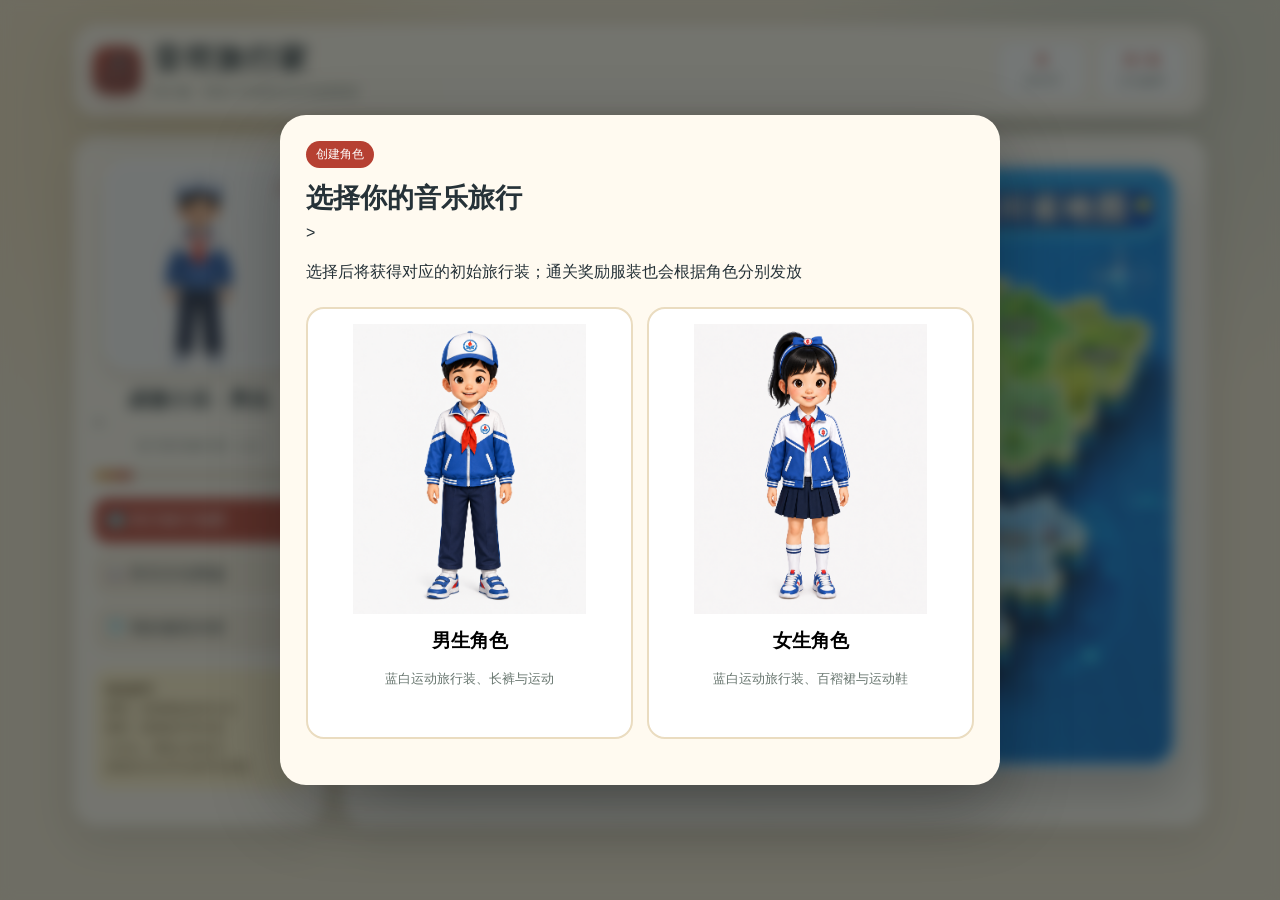
==== commit b718617b: "盘点遗留任务：随机答案、乱码审计与对话界面修复" ====
--- a/outputs/sichuan-music-game.html
+++ b/outputs/sichuan-music-game.html
@@ -232,6 +232,14 @@
       pointer-events: none;
     }
     .gal-sprites { position: absolute; left: 0; right: 0; top: 16px; bottom: 168px; display: flex; justify-content: space-between; align-items: flex-end; padding: 0 52px; z-index: 1; pointer-events: none; }
+    .gal-stage > img,
+    .gal-stage > picture,
+    .gal-stage > .gal-character,
+    .gal-stage > .instrument-float,
+    .gal-stage > .instrument-visual,
+    .gal-stage > .extra-character {
+      display: none !important;
+    }
     .gal-character { position: relative; width: 42%; height: 100%; display: flex; flex-direction: column; align-items: center; justify-content: flex-end; opacity: .48; transform: scale(.94); transition: transform .22s ease, opacity .22s ease, filter .22s ease; filter: grayscale(.42) brightness(.82); pointer-events: none; }
     .gal-character.speaking { opacity: 1; transform: scale(1.01); filter: drop-shadow(0 16px 22px rgba(0,0,0,.26)); z-index: 2; }
     .gal-character img { max-width: min(88%, 210px); max-height: 245px; object-fit: contain; object-position: bottom center; }
@@ -1241,9 +1249,43 @@
       if (visual) copy.instrumentVisual = visual;
       return copy;
     }
-    function choicePanelHtml(question, choices, answerClass, key) {
+    function stableHashSeed(value) {
+      const text = String(value || '');
+      let hash = 2166136261;
+      for (let i = 0; i < text.length; i += 1) {
+        hash ^= text.charCodeAt(i);
+        hash = Math.imul(hash, 16777619);
+      }
+      return hash >>> 0;
+    }
+    function shuffledChoiceEntries(choices, correctIndex, seed) {
+      const entries = (choices || []).map((text, index) => ({ text, index }));
+      const normalizedCorrect = Number(correctIndex);
+      if (entries.length <= 1 || Number.isNaN(normalizedCorrect)) return entries;
+      const correctEntry = entries.find(entry => entry.index === normalizedCorrect);
+      if (!correctEntry) return entries;
+      const desiredPosition = stableHashSeed(seed) % entries.length;
+      const wrongEntries = entries
+        .filter(entry => entry.index !== normalizedCorrect)
+        .sort((a, b) => stableHashSeed(seed + '|wrong|' + a.index) - stableHashSeed(seed + '|wrong|' + b.index));
+      const mixed = [];
+      for (let i = 0; i < entries.length; i += 1) {
+        mixed.push(i === desiredPosition ? correctEntry : wrongEntries.shift());
+      }
+      return mixed;
+    }
+    function choicePanelHtml(question, choices, answerClass, key, correctIndex, seed) {
+      const entries = shuffledChoiceEntries(choices, correctIndex, seed || key || question);
       return '<div class="dialogue-choice-panel"><div class="question">' + escapeHtml(question) + '</div><div class="choices">' +
-        choices.map((choice, index) => '<button class="choice ' + answerClass + '" data-key="' + escapeHtml(key) + '" data-index="' + index + '">' + String.fromCharCode(65 + index) + '. ' + escapeHtml(choice) + '</button>').join('') +
+        entries.map((entry, displayIndex) => '<button class="choice ' + answerClass + '" data-key="' + escapeHtml(key) + '" data-index="' + entry.index + '">' + String.fromCharCode(65 + displayIndex) + '. ' + escapeHtml(entry.text) + '</button>').join('') +
+        '</div></div>';
+    }
+    function quizQuestionHtml(item, qIndex, answerClass, seedPrefix) {
+      const question = item.question || item.q || '';
+      const choices = item.choices || item.a || [];
+      const entries = shuffledChoiceEntries(choices, item.correct, seedPrefix + '|' + qIndex + '|' + question);
+      return '<div class="quiz-question"><h3>' + (qIndex + 1) + '. ' + escapeHtml(question) + '</h3><div class="choices">' +
+        entries.map((entry, displayIndex) => '<button class="choice ' + answerClass + '" data-question="' + qIndex + '" data-index="' + entry.index + '">' + String.fromCharCode(65 + displayIndex) + '. ' + escapeHtml(entry.text) + '</button>').join('') +
         '</div></div>';
     }
     function stageForMode(mode) {
@@ -1295,7 +1337,7 @@
         return label + galStoryStage(visualStory, safeSceneIndex, button);
       }
       const question = '剧情选择 ' + unitIndex + '：' + item.question;
-      return label + galStoryStage(visualStory, safeSceneIndex, choicePanelHtml(question, item.choices, answerClass, key));
+      return label + galStoryStage(visualStory, safeSceneIndex, choicePanelHtml(question, item.choices, answerClass, key, item.correct, mode + '|' + key + '|' + question));
     }
     function tibetanVideoStoryUnitHtml(story, key, sceneIndex = 0) {
       const stagedStory = Object.assign({}, story, { stage: story.stage || stageForMode('tibetan') });
@@ -1307,7 +1349,7 @@
         const button = '<button class="primary story-next" data-mode="tibetanVideo" data-key="' + escapeHtml(key) + '" data-scene="' + (safeSceneIndex + 1) + '" onclick="event.stopPropagation(); continueStory(this.dataset.mode, this.dataset.key, Number(this.dataset.scene));">继续剧情</button>';
         return label + galStoryStage(stagedStory, safeSceneIndex, button);
       }
-      return label + galStoryStage(stagedStory, safeSceneIndex, choicePanelHtml(stagedStory.question, stagedStory.choices, 'tibetan-video-answer', key));
+      return label + galStoryStage(stagedStory, safeSceneIndex, choicePanelHtml(stagedStory.question, stagedStory.choices, 'tibetan-video-answer', key, stagedStory.correct, 'tibetanVideo|' + key + '|' + stagedStory.question));
     }
     function storyVideoUnitHtml(story, key, sceneIndex = 0) {
       const stagedStory = Object.assign({}, story, { stage: story.stage || stageForMode('liangshanVideo') });
@@ -1319,7 +1361,7 @@
         const button = '<button class="primary story-next" data-mode="liangshanVideo" data-key="' + escapeHtml(key) + '" data-scene="' + (safeSceneIndex + 1) + '" onclick="event.stopPropagation(); continueStory(this.dataset.mode, this.dataset.key, Number(this.dataset.scene));">继续剧情</button>';
         return label + galStoryStage(stagedStory, safeSceneIndex, button);
       }
-      return label + galStoryStage(stagedStory, safeSceneIndex, choicePanelHtml(stagedStory.question, stagedStory.choices, 'liangshan-video-answer', key));
+      return label + galStoryStage(stagedStory, safeSceneIndex, choicePanelHtml(stagedStory.question, stagedStory.choices, 'liangshan-video-answer', key, stagedStory.correct, 'liangshanVideo|' + key + '|' + stagedStory.question));
     }
     function storyCompleteHtml(line, title, text, actionHtml = '') {
       const action = actionHtml ? '<div class="completion-actions">' + actionHtml + '</div>' : '';
@@ -1384,7 +1426,7 @@
     function renderQuiz() {
       Object.keys(quizAnswers).forEach(key => delete quizAnswers[key]);
       document.querySelector('#quizScoreBox').classList.remove('show');
-      document.querySelector('#quizPanel').innerHTML = quizData.map((item, qIndex) => { const question = item.question || item.q || ''; const choices = item.choices || item.a || []; return '<div class="quiz-question"><h3>' + (qIndex + 1) + '. ' + question + '</h3><div class="choices">' + choices.map((choice, cIndex) => '<button class="choice quiz-choice" data-question="' + qIndex + '" data-index="' + cIndex + '">' + String.fromCharCode(65 + cIndex) + '. ' + choice + '</button>').join('') + '</div></div>'; }).join('');
+      document.querySelector('#quizPanel').innerHTML = quizData.map((item, qIndex) => quizQuestionHtml(item, qIndex, 'quiz-choice', 'lipuQuiz')).join('');
     }
     function renderResult() {
       const score = state.lastQuizScore || 0;
@@ -1425,7 +1467,7 @@
     function renderLisuQuiz() {
       Object.keys(lisuQuizAnswers).forEach(key => delete lisuQuizAnswers[key]);
       document.querySelector('#lisuQuizScoreBox').classList.remove('show');
-      document.querySelector('#lisuQuizPanel').innerHTML = lisuQuizData.map((item, qIndex) => { const question = item.question || item.q || ''; const choices = item.choices || item.a || []; return '<div class="quiz-question"><h3>' + (qIndex + 1) + '. ' + question + '</h3><div class="choices">' + choices.map((choice, cIndex) => '<button class="choice lisu-quiz-choice" data-question="' + qIndex + '" data-index="' + cIndex + '">' + String.fromCharCode(65 + cIndex) + '. ' + choice + '</button>').join('') + '</div></div>'; }).join('');
+      document.querySelector('#lisuQuizPanel').innerHTML = lisuQuizData.map((item, qIndex) => quizQuestionHtml(item, qIndex, 'lisu-quiz-choice', 'lisuQuiz')).join('');
     }
     function renderLisuResult() {
       const score = state.lisu.lastQuizScore || 0;
@@ -1527,7 +1569,7 @@
       pauseLiangshanVideos();
       Object.keys(liangshanQuizAnswers).forEach(key => delete liangshanQuizAnswers[key]);
       document.querySelector('#liangshanQuizScoreBox').classList.remove('show');
-      document.querySelector('#liangshanQuizPanel').innerHTML = liangshanQuizData.map((item, qIndex) => { const question = item.question || item.q || ''; const choices = item.choices || item.a || []; return '<div class="quiz-question"><h3>' + (qIndex + 1) + '. ' + question + '</h3><div class="choices">' + choices.map((choice, cIndex) => '<button class="choice liangshan-quiz-choice" data-question="' + qIndex + '" data-index="' + cIndex + '">' + String.fromCharCode(65 + cIndex) + '. ' + choice + '</button>').join('') + '</div></div>'; }).join('');
+      document.querySelector('#liangshanQuizPanel').innerHTML = liangshanQuizData.map((item, qIndex) => quizQuestionHtml(item, qIndex, 'liangshan-quiz-choice', 'liangshanQuiz')).join('');
     }
     function renderLiangshanResult() {
       const score = state.liangshan.lastQuizScore || 0;
@@ -1632,7 +1674,7 @@
     function renderTibetanQuiz() {
       Object.keys(tibetanQuizAnswers).forEach(key => delete tibetanQuizAnswers[key]);
       document.querySelector('#tibetanQuizScoreBox').classList.remove('show');
-      document.querySelector('#tibetanQuizPanel').innerHTML = tibetanQuizData.map((item, qIndex) => { const question = item.question || item.q || ''; const choices = item.choices || item.a || []; return '<div class="quiz-question"><h3>' + (qIndex + 1) + '. ' + question + '</h3><div class="choices">' + choices.map((choice, cIndex) => '<button class="choice tibetan-quiz-choice" data-question="' + qIndex + '" data-index="' + cIndex + '">' + String.fromCharCode(65 + cIndex) + '. ' + choice + '</button>').join('') + '</div></div>'; }).join('');
+      document.querySelector('#tibetanQuizPanel').innerHTML = tibetanQuizData.map((item, qIndex) => quizQuestionHtml(item, qIndex, 'tibetan-quiz-choice', 'tibetanQuiz')).join('');
     }
     function renderTibetanResult() {
       const score = state.tibetan.lastQuizScore || 0;
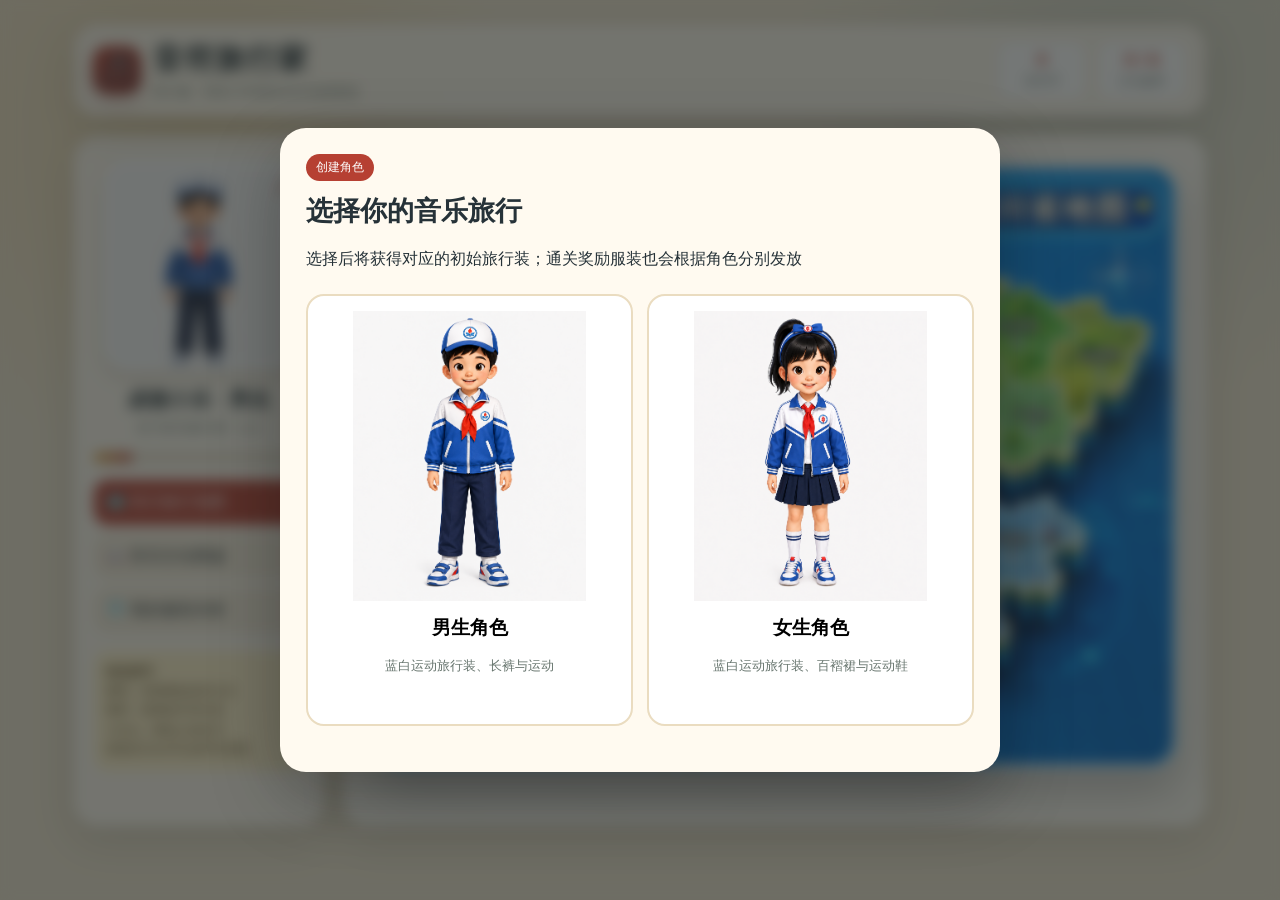
==== commit 8ee6368c: "修复主任务残留图标并补上对话上方乐器展示" ====
--- a/outputs/sichuan-music-game.html
+++ b/outputs/sichuan-music-game.html
@@ -213,6 +213,69 @@
     .story-fact { padding: 13px; border-radius: 14px; background: #fff8ea; }
     .knowledge-panel { min-height: 210px; margin: 14px 0; padding: 14px; border-radius: 22px; background: #efe0c8; }
     .knowledge-panel h3 { margin: 0 0 8px; color: var(--red-dark); }
+    .gal-showcase {
+      position: absolute; left: 22px; right: 22px; top: 16px; z-index: 9;
+      display: flex; justify-content: center; pointer-events: auto;
+    }
+    .gal-showcase-card {
+      display: flex; align-items: center; gap: 14px; width: min(760px, 100%);
+      padding: 12px 14px; border-radius: 22px; border: 2px solid rgba(255,248,234,.9);
+      background: rgba(255,250,240,.94); box-shadow: 0 14px 32px rgba(53,38,30,.18);
+    }
+    .gal-showcase-figure {
+      flex: 0 0 132px; width: 132px; height: 96px; overflow: hidden; border-radius: 16px;
+      background: #fff; border: 2px solid #eadcc0; cursor: zoom-in;
+      display: flex; align-items: center; justify-content: center;
+    }
+    .gal-showcase-figure img {
+      width: 100%; height: 100%; object-fit: contain; background: #fffaf0;
+    }
+    .gal-showcase-copy { min-width: 0; }
+    .gal-showcase-copy b {
+      display: inline-block; margin-bottom: 6px; color: var(--red-dark); font-size: 18px;
+    }
+    .gal-showcase-copy p {
+      margin: 0; color: #5f4a27; font-size: 14px; line-height: 1.6;
+    }
+
+    #collectionTask > .dialogue,
+    #lisuCollectionTask > .dialogue,
+    #liangshanCollectionTask > .dialogue,
+    #tibetanCollectionTask > .dialogue {
+      display: block;
+      margin: 0;
+      padding: 0;
+      border: 0;
+      background: transparent;
+      box-shadow: none;
+    }
+    #collectionTask > .dialogue::before,
+    #lisuCollectionTask > .dialogue::before,
+    #liangshanCollectionTask > .dialogue::before,
+    #tibetanCollectionTask > .dialogue::before,
+    #collectionTask > .dialogue > .portrait,
+    #lisuCollectionTask > .dialogue > .portrait,
+    #liangshanCollectionTask > .dialogue > .portrait,
+    #tibetanCollectionTask > .dialogue > .portrait,
+    #collectionTask > .dialogue > div > b,
+    #lisuCollectionTask > .dialogue > div > b,
+    #liangshanCollectionTask > .dialogue > div > b,
+    #tibetanCollectionTask > .dialogue > div > b,
+    #collectionTask > .dialogue > div > p,
+    #lisuCollectionTask > .dialogue > div > p,
+    #liangshanCollectionTask > .dialogue > div > p,
+    #tibetanCollectionTask > .dialogue > div > p {
+      display: none !important;
+    }
+    #collectionTask .knowledge-panel,
+    #lisuCollectionTask .knowledge-panel,
+    #liangshanCollectionTask .knowledge-panel,
+    #tibetanCollectionTask .knowledge-panel {
+      min-height: 0;
+      margin: 0 0 14px;
+      padding: 0;
+      background: transparent;
+    }
     .gal-stage {
       position: relative; min-height: 470px; margin: 8px 0 14px; overflow: hidden; border-radius: 28px;
       border: 6px solid rgba(255,248,234,.9);
@@ -388,7 +451,7 @@
     <section class="layout">
       <aside class="panel profile">
         <div class="avatar"><span class="student-avatar" id="studentAvatar">🧑</span><img id="avatarOutfit" alt="当前穿戴服装"></div>
-        <h2 id="profileName">成都小乐</h2>>
+        <h2 id="profileName">成都小乐</h2>
         <p class="level">见习音乐旅行者 · Lv.1</p>
         <div class="progress"><span id="levelProgress"></span></div>
         <nav class="menu">
@@ -432,8 +495,7 @@
       <div id="collectionTask" class="task">
         <span class="tag">主任务</span>
         <h2>收集五件声音信物</h2>
-        <div class="dialogue"><div class="portrait">🧒</div><div><b>小洛</b><p>“旅行家，声音信物就藏在这些图鉴卡里。你点开一件，我就把它的线索告诉你；答对观察题，它就会回到古乐图鉴。”</p>
-        <div class="knowledge-panel" id="knowledgePanel"><h3>当前剧情单元</h3><p>跟随人物对话推进故事，答对当前问题后解锁下一段</p></div></div></div>
+        <div class="knowledge-panel" id="knowledgePanel"><h3>当前剧情单元</h3><p>跟随人物对话推进故事，答对当前问题后解锁下一段</p></div>
         <div class="collection-progress"><p>跟随小洛依次完成五个声音单元。当前单元回答正确后，下一段剧情才会解锁</p><b id="collectionCount">已收集 0 / 5</b></div>
         <div class="instrument-grid" id="instrumentGrid">
           <button class="instrument-card" data-key="dizi"><img src="assets/dizi.jpg" alt="馆藏笛子实物参考"><span>竹笛</span><small>吹奏 · 旋律</small></button>
@@ -458,7 +520,7 @@
       </div>
 
       <div id="result" class="task result">
-        <div class="reward">🎼</div><h2 id="resultTitle">谈经古乐图鉴点亮</h2>>
+        <div class="reward">🎼</div><h2 id="resultTitle">谈经古乐图鉴点亮</h2>
         <div class="dialogue"><div class="portrait">🧒</div><div><b>小洛</b><p>“听，五件声音信物已经重新合在一起了。你不只是答完了题，也把谈经古乐的一段记忆带回了图鉴。</p></div></div>
         <p id="resultSummary">五件声音信物已经归位。竹笛承担旋律，月琴填充中音，三弦支持低音；响篾与树叶展示了地方音乐里多样的声音材料</p>
         <div class="theory-card"><b>重要说明：</b>真实谈经古乐乐队远不止这五件乐器，完整乐队还会出现唢呐、锣鼓、二胡、京胡、琵琶、扬琴等。本关采用“关键乐器收集”玩法，不等同于完整乐队复原</div>
@@ -488,13 +550,12 @@
 
       <div id="lisuCollectionTask" class="task">
         <span class="tag">主任务</span>
-        <h2>收集三件傈僳族声音信</h2>>
-        <div class="dialogue"><div class="portrait">🎧</div><div><b>阿洛</b><p>“这里的三件乐器性格很不一样：起奔会弹，笛哩吐会吹，葫芦笙会让簧片在气息里歌唱。你来点开它们，我陪你判断它们的声音身份。”</p>
-        <div class="knowledge-panel" id="lisuKnowledgePanel"><h3>当前剧情单元</h3><p>跟随人物对话推进故事，答对当前问题后解锁下一段</p></div></div></div>
+        <h2>收集三件傈僳族声音信物</h2>
+        <div class="knowledge-panel" id="lisuKnowledgePanel"><h3>当前剧情单元</h3><p>跟随人物对话推进故事，答对当前问题后解锁下一段</p></div>
         <div class="collection-progress"><p>跟随阿洛依次完成三个乐器单元。当前单元回答正确后，下一段剧情才会解锁</p><b id="lisuCollectionCount">已收集 0 / 3</b></div>
         <div class="instrument-grid three" id="lisuInstrumentGrid">
           <button class="instrument-card" data-key="qiben"><img src="assets/lisu-qiben.jpg" alt="傈僳族起奔实物参考"><span>起奔（期奔）</span><small>四弦弹拨 · 常用乐器</small></button>
-          <button class="instrument-card" data-key="dilitu"><img src="assets/lisu-dilitu.png" alt="傈僳族笛哩吐实物参考"><span>笛哩吐</span><small>短竹管吹?· 常用乐器</small></button>
+          <button class="instrument-card" data-key="dilitu"><img src="assets/lisu-dilitu.png" alt="傈僳族笛哩吐实物参考"><span>笛哩吐</span><small>短竹管吹奏 · 常用乐器</small></button>
           <button class="instrument-card" data-key="hulusheng"><img src="assets/lisu-hulusheng.jpg" alt="傈僳族葫芦笙实物参考"><span>葫芦笙（阿咪直陆）</span><small>葫芦笙类 · 簧管乐器</small></button>
         </div>
         <button class="primary" id="lisuQuizButton" disabled">三件齐备，进入乐器知识小测</button>
@@ -503,7 +564,7 @@
 
       <div id="lisuQuizTask" class="task">
         <span class="tag">掌握检测</span>
-        <h2>傈僳族乐器知识小</h2>>
+        <h2>傈僳族乐器知识小测</h2>
         <div class="dialogue"><div class="portrait">🎧</div><div><b>阿洛</b><p>“现在轮到你独自辨认了。看清楚题目里的关键词：四弦、短竹管、葫芦笙斗、簧片，它们会带你找到答案。</p></div></div>
         <div class="theory-card"><b>检测目标：</b>从起奔、笛哩吐、葫芦笙（阿咪直陆）的乐器类别、形制特征和文化功能三个方面检验探索成果</div>
         <div class="quiz-meta"><span class="quiz-pill">5 题</span><span class="quiz-pill">4 题及以上：徽章</span><span class="quiz-pill">5 题全对：服装</span></div>
@@ -530,7 +591,7 @@
 
       <div id="liangshanIntro" class="task">
         <span class="tag">特色关卡 03</span>
-        <h2>凉山：听见彝族山地音</h2>>
+        <h2>凉山：听见彝族山地音乐</h2>
         <p>旅行手册来到大凉山。这里的彝族音乐与火把节、婚丧礼俗、放牧生产和日常情感紧紧相连。本关先认识三件代表性乐器：胡惹、马布、克西举尔，再通过两段视频探索，感受凉山彝族传统音乐的声音气质</p>
         <div class="dialogue">
           <div class="portrait">🔥</div>
@@ -544,8 +605,7 @@
       <div id="liangshanCollectionTask" class="task">
         <span class="tag">主任务</span>
         <h2>收集三件凉山彝族声音信物</h2>
-        <div class="dialogue"><div class="portrait">🔥</div><div><b>阿支</b><p>“大凉山的声音线索已经摆在眼前。胡惹、马布、克西举尔各有自己的发声秘密；视频里还有歌舞场景，别只看热闹，要听出它们和生活的连接。”</p>
-        <div class="knowledge-panel" id="liangshanKnowledgePanel"><h3>当前剧情单元</h3><p>跟随人物对话推进故事，答对当前问题后解锁下一段</p></div></div></div>
+        <div class="knowledge-panel" id="liangshanKnowledgePanel"><h3>当前剧情单元</h3><p>跟随人物对话推进故事，答对当前问题后解锁下一段</p></div>
         <div class="collection-progress"><p>跟随阿支依次完成三段乐器剧情，再解锁两段视频剧情。当前单元完成后，下一段剧情才会亮起</p><b id="liangshanCollectionCount">已收集 0 / 3</b></div>
         <div class="instrument-grid three" id="liangshanInstrumentGrid">
           <button class="instrument-card" data-key="hure"><img src="assets/liangshan-hure-photo.png" alt="胡惹乐器展示图"><span>胡惹</span><small>拉弦乐器 · 音色明亮</small></button>
@@ -573,7 +633,7 @@
       </div>
 
       <div id="liangshanResult" class="task result">
-        <div class="reward">🔥</div><h2 id="liangshanResultTitle">凉山彝族音乐图鉴点亮</h2>>
+        <div class="reward">🔥</div><h2 id="liangshanResultTitle">凉山彝族音乐图鉴点亮</h2>
         <div class="dialogue"><div class="portrait">🔥</div><div><b>阿支</b><p>“你已经把三件乐器和两段传统音乐收入旅程。大凉山的声音不会停在这里，它会继续在你的图鉴里回响。</p></div></div>
         <p id="liangshanResultSummary">你已经认识胡惹、马布、克西举尔，也完成了两段凉山彝族传统音乐试听</p>
         <div class="theory-card"><b>重要说明：</b>凉山彝族传统音乐远不止本关内容。本关先选择三件有代表性的乐器和两段可探索的音乐作为入门材料</div>
@@ -593,7 +653,7 @@
 
       <div id="tibetanIntro" class="task">
         <span class="tag">特色关卡 04</span>
-        <h2>甘孜：雪域康巴回</h2>>
+        <h2>甘孜：雪域康巴回声</h2>
         <p>旅行手册来到甘孜藏族自治州。雪山、草地、寺院和歌舞场在同一片风里回响：你要跟随新的音乐伙伴，先辨认三件藏族声音信物，再从视频里听见曲调与舞步的关系</p>
         <div class="dialogue"><div class="portrait">🏔</div><div><b>雪央（虚构藏族音乐伙伴）</b><p>“甘孜的声音，有的从弦上弹出，有的随弓弦歌唱，有的像雪山长风一样吹向远处。准备好把这些声音放进你的图鉴了吗？”</p></div></div>
         <div class="theory-card"><b>声音背景：</b>本关聚焦甘孜藏族音乐中适合游戏学习的三条线索：扎念（扎木聂）的弹拨伴唱、毕旺与弦子歌舞的拉弦伴奏、筒钦在藏传礼仪音乐中的长号声响；视频部分用《格桑拉》的酒歌“昌鲁”和巴塘弦子资料引导玩家联系“曲目、仪式、弦乐、舞蹈、生活场景”</div>
@@ -604,11 +664,10 @@
       <div id="tibetanCollectionTask" class="task">
         <span class="tag">主任务</span>
         <h2>收集三件甘孜藏族声音信物</h2>
-        <div class="dialogue"><div class="portrait">🏔</div><div><b>雪央</b><p>“先从三件声音信物开始。点开图鉴卡，听我讲完故事后，在对话框里回答问题；答对以后，下一段旅程才会亮起。”</p>
-        <div class="knowledge-panel" id="tibetanKnowledgePanel"><h3>当前剧情单元</h3><p>跟随人物对话推进故事，答对当前问题后解锁下一段</p></div></div></div>
+        <div class="knowledge-panel" id="tibetanKnowledgePanel"><h3>当前剧情单元</h3><p>跟随人物对话推进故事，答对当前问题后解锁下一段</p></div>
         <div class="collection-progress"><p>依次完成三段乐器剧情，再进入视频赏析。每个视频都需要点选“我已看完”并答对对应问题，才算完成</p><b id="tibetanCollectionCount">剧情进度 0 / 3</b></div>
         <div class="instrument-grid three" id="tibetanInstrumentGrid">
-          <button class="instrument-card" data-key="dramyin"><img src="assets/tibetan-dramyin.jpg" alt="扎念（扎木聂）乐器参考图"><span>扎念（扎木聂</span><small>六弦弹拨 · 歌舞伴奏</small></button>
+          <button class="instrument-card" data-key="dramyin"><img src="assets/tibetan-dramyin.jpg" alt="扎念（扎木聂）乐器参考图"><span>扎念（扎木聂）</span><small>六弦弹拨 · 歌舞伴奏</small></button>
           <button class="instrument-card" data-key="piwang"><img src="assets/tibetan-piwang.jpg" alt="毕旺拉弦乐器参考图"><span>毕旺</span><small>拉弦乐器 · 弦子歌舞</small></button>
           <button class="instrument-card" data-key="dungchen"><img src="assets/tibetan-dungchen.png" alt="筒钦藏族长号参考图"><span>筒钦</span><small>长号吹奏 · 礼仪声响</small></button>
         </div>
@@ -633,7 +692,7 @@
       </div>
 
       <div id="tibetanResult" class="task result">
-        <div class="reward">🏔</div><h2 id="tibetanResultTitle">甘孜藏族音乐图鉴点亮</h2>>
+        <div class="reward">🏔</div><h2 id="tibetanResultTitle">甘孜藏族音乐图鉴点亮</h2>
         <div class="dialogue"><div class="portrait">🏔</div><div><b>雪央</b><p>“你已经把弦声、长号声和歌舞场景收进旅程。若能满分回应雪山回声，藏族服装也会进入你的衣柜。</p></div></div>
         <p id="tibetanResultSummary">你已经认识扎念（扎木聂）、毕旺、筒钦，也完成了两段视频赏析</p>
         <div class="theory-card"><b>重要说明：</b>甘孜藏族音乐内容非常丰富，本关先选取适合入门的乐器、舞蹈与曲目线索。后续可以继续扩展藏戏、热巴、山歌、寺院音乐等内容</div>
@@ -652,7 +711,7 @@
 
   <div class="overlay" id="characterOverlay">
     <section class="modal">
-      <span class="tag">创建角色</span><h2>选择你的音乐旅行</h2>>
+      <span class="tag">创建角色</span><h2>选择你的音乐旅行</h2>
       <p>选择后将获得对应的初始旅行装；通关奖励服装也会根据角色分别发放</p>
       <div class="gender-grid">
         <button class="gender-card" data-gender="male"><img src="assets/student-male.png" alt="男生初始旅行装" style="width:100%;height:290px;object-fit:contain"><h3>男生角色</h3><p>蓝白运动旅行装、长裤与运动</p></button>
@@ -681,7 +740,7 @@
   <div class="overlay" id="infoOverlay">
     <section class="modal badge-cabinet-modal">
       <span class="tag">音乐文化图鉴</span>
-      <h2>徽章展示</h2>>
+      <h2>徽章展示</h2>
       <p class="badge-cabinet-intro">完成各关卡的小测后，徽章会在这里被点亮。每一枚徽章都记录一段民族音乐背后的文化记忆</p>
       <div class="badge-cabinet" id="badgeCabinet">
         <article class="badge-card locked" id="lipuBadgeCard">
@@ -722,7 +781,7 @@
       <div class="reward-sparkles"></div>
       <div class="reward-popup-content">
         <span class="tag" id="rewardPopupType">奖励获得</span>
-        <h2 class="reward-popup-title" id="rewardPopupTitle">获得奖励</h2>>
+        <h2 class="reward-popup-title" id="rewardPopupTitle">获得奖励</h2>
         <img class="reward-popup-image" id="rewardPopupImage" src="assets/unknown-badge.png" alt="奖励图片">
         <p class="reward-popup-text" id="rewardPopupText">新的奖励已经放入你的图鉴。</p>
         <button class="primary" id="closeRewardPopup">收下奖励</button>
@@ -1219,30 +1278,35 @@
     function getInstrumentVisual(mode, key, item) {
       const visuals = {
         lipu: {
-          dizi: 'assets/dizi.jpg',
-          sanxian: 'https://upload.wikimedia.org/wikipedia/commons/thumb/9/97/Sanxian%2C_Tengwangge_%28Prince_of_Teng_Pavilion%29_%2831167793750%29.jpg/960px-Sanxian%2C_Tengwangge_%28Prince_of_Teng_Pavilion%29_%2831167793750%29.jpg',
-          yueqin: 'https://upload.wikimedia.org/wikipedia/commons/thumb/f/ff/Yi_musical_instrument_%28yueqin%29_-_Yunnan_Provincial_Museum-_DSC02056.JPG/960px-Yi_musical_instrument_%28yueqin%29_-_Yunnan_Provincial_Museum-_DSC02056.JPG',
-          xiangmie: 'https://upload.wikimedia.org/wikipedia/commons/thumb/4/4d/5_Leaf_Kouxian.jpg/960px-5_Leaf_Kouxian.jpg',
-          leaf: 'https://upload.wikimedia.org/wikipedia/commons/thumb/7/7f/Aaron_Burden_2015-07-28_%28Unsplash%29.jpg/960px-Aaron_Burden_2015-07-28_%28Unsplash%29.jpg'
+          dizi: { src: 'assets/dizi.jpg', summary: '吹奏乐器，常承担旋律线。' },
+          sanxian: { src: 'https://upload.wikimedia.org/wikipedia/commons/thumb/9/97/Sanxian%2C_Tengwangge_%28Prince_of_Teng_Pavilion%29_%2831167793750%29.jpg/960px-Sanxian%2C_Tengwangge_%28Prince_of_Teng_Pavilion%29_%2831167793750%29.jpg', summary: '弹拨乐器，在本关里偏向低音支撑。' },
+          yueqin: { src: 'https://upload.wikimedia.org/wikipedia/commons/thumb/f/ff/Yi_musical_instrument_%28yueqin%29_-_Yunnan_Provincial_Museum-_DSC02056.JPG/960px-Yi_musical_instrument_%28yueqin%29_-_Yunnan_Provincial_Museum-_DSC02056.JPG', summary: '弹拨乐器，帮助补足中音层次。' },
+          xiangmie: { src: 'https://upload.wikimedia.org/wikipedia/commons/thumb/4/4d/5_Leaf_Kouxian.jpg/960px-5_Leaf_Kouxian.jpg', summary: '以篾片振动、借口腔共鸣发声。' },
+          leaf: { src: 'https://upload.wikimedia.org/wikipedia/commons/thumb/7/7f/Aaron_Burden_2015-07-28_%28Unsplash%29.jpg/960px-Aaron_Burden_2015-07-28_%28Unsplash%29.jpg', summary: '自然材料也能进入地方音乐表达。' }
         },
         lisu: {
-          qiben: 'assets/lisu-qiben.jpg',
-          dilitu: 'assets/lisu-dilitu.png',
-          hulusheng: 'assets/lisu-hulusheng.jpg'
+          qiben: { src: 'assets/lisu-qiben.jpg', summary: '四弦弹拨乐器，是傈僳族常用乐器。' },
+          dilitu: { src: 'assets/lisu-dilitu.png', summary: '短竹管吹奏，声音清亮灵活。' },
+          hulusheng: { src: 'assets/lisu-hulusheng.jpg', summary: '由葫芦与竹管组合，靠簧片振动发声。' }
         },
         liangshan: {
-          hure: 'assets/liangshan-hure-photo.png',
-          mabu: 'assets/liangshan-mabu-photo.png',
-          kexijuer: 'assets/liangshan-kexijuer-photo.png'
+          hure: { src: 'assets/liangshan-hure-photo.png', summary: '拉弦乐器，音色明亮，常见于彝族音乐生活。' },
+          mabu: { src: 'assets/liangshan-mabu-photo.png', summary: '单簧气鸣乐器，竹管与牛角喇叭口很有辨识度。' },
+          kexijuer: { src: 'assets/liangshan-kexijuer-photo.png', summary: '咬着吹的笛，演奏方式很独特。' }
         },
         tibetan: {
-          dramyin: 'assets/tibetan-dramyin.jpg',
-          piwang: 'assets/tibetan-piwang.jpg',
-          dungchen: 'assets/tibetan-dungchen.png'
+          dramyin: { src: 'assets/tibetan-dramyin.jpg', summary: '六弦弹拨乐器，常陪伴歌唱与讲述。' },
+          piwang: { src: 'assets/tibetan-piwang.jpg', summary: '拉弦乐器，常与弦子歌舞相连。' },
+          dungchen: { src: 'assets/tibetan-dungchen.png', summary: '长号类吹奏乐器，声音低沉悠长。' }
         }
       };
-      const src = visuals[mode] && visuals[mode][key];
-      return src ? { src, name: item ? item.name : key } : null;
+      const visual = visuals[mode] && visuals[mode][key];
+      if (!visual) return null;
+      return {
+        src: visual.src,
+        name: item ? item.name : key,
+        summary: visual.summary
+      };
     }
     function withInstrumentVisual(story, visual) {
       const copy = Object.assign({}, story);
@@ -1256,7 +1320,7 @@
         hash ^= text.charCodeAt(i);
         hash = Math.imul(hash, 16777619);
       }
-      return hash >>> 0;
+      return hash >> 0;
     }
     function shuffledChoiceEntries(choices, correctIndex, seed) {
       const entries = (choices || []).map((text, index) => ({ text, index }));
@@ -1312,11 +1376,17 @@
       const npcSprite = getNpcSprite(story.npc);
       const npcVisual = npcSprite ? '<img src="' + escapeHtml(npcSprite) + '" alt="' + escapeHtml(story.npc) + '站绘">' : '<div class="emoji-sprite">' + escapeHtml(story.portrait) + '</div>';
       const stageClass = story.stage ? ' ' + story.stage : '';
+      const showcase = story.instrumentVisual
+        ? '<div class="gal-showcase"><div class="gal-showcase-card"><button class="gal-showcase-figure" type="button" onclick="event.stopPropagation(); showImagePreview(\'' + escapeHtml(story.instrumentVisual.name) + '\', \''
+            + escapeHtml(story.instrumentVisual.src) + '\');"><img src="' + escapeHtml(story.instrumentVisual.src) + '" alt="' + escapeHtml(story.instrumentVisual.name) + '"></button><div class="gal-showcase-copy"><b>'
+            + escapeHtml(story.instrumentVisual.name) + '</b><p>' + escapeHtml(story.instrumentVisual.summary || '点击图片可放大查看乐器细节。') + '</p></div></div></div>'
+        : '';
       return '<div class="gal-stage' + stageClass + '">' +
         '<div class="gal-sprites">' +
           '<div class="gal-character hero ' + (heroActive ? 'speaking' : '') + '"><img src="' + escapeHtml(getHeroSprite()) + '" alt="玩家角色站绘"><div class="gal-character-name">玩家</div></div>' +
           '<div class="gal-character npc ' + (npcActive ? 'speaking' : '') + '" data-npc="' + escapeHtml(story.npc) + '">' + npcVisual + '<div class="gal-character-name">' + escapeHtml(story.npc) + '</div></div>' +
         '</div>' +
+        showcase +
         '<div class="gal-dialogue-box"><span class="gal-name">' + escapeHtml(scene.speaker) + '</span><p>' + escapeHtml(scene.text) + '</p>' + action + '</div>' +
       '</div>';
     }
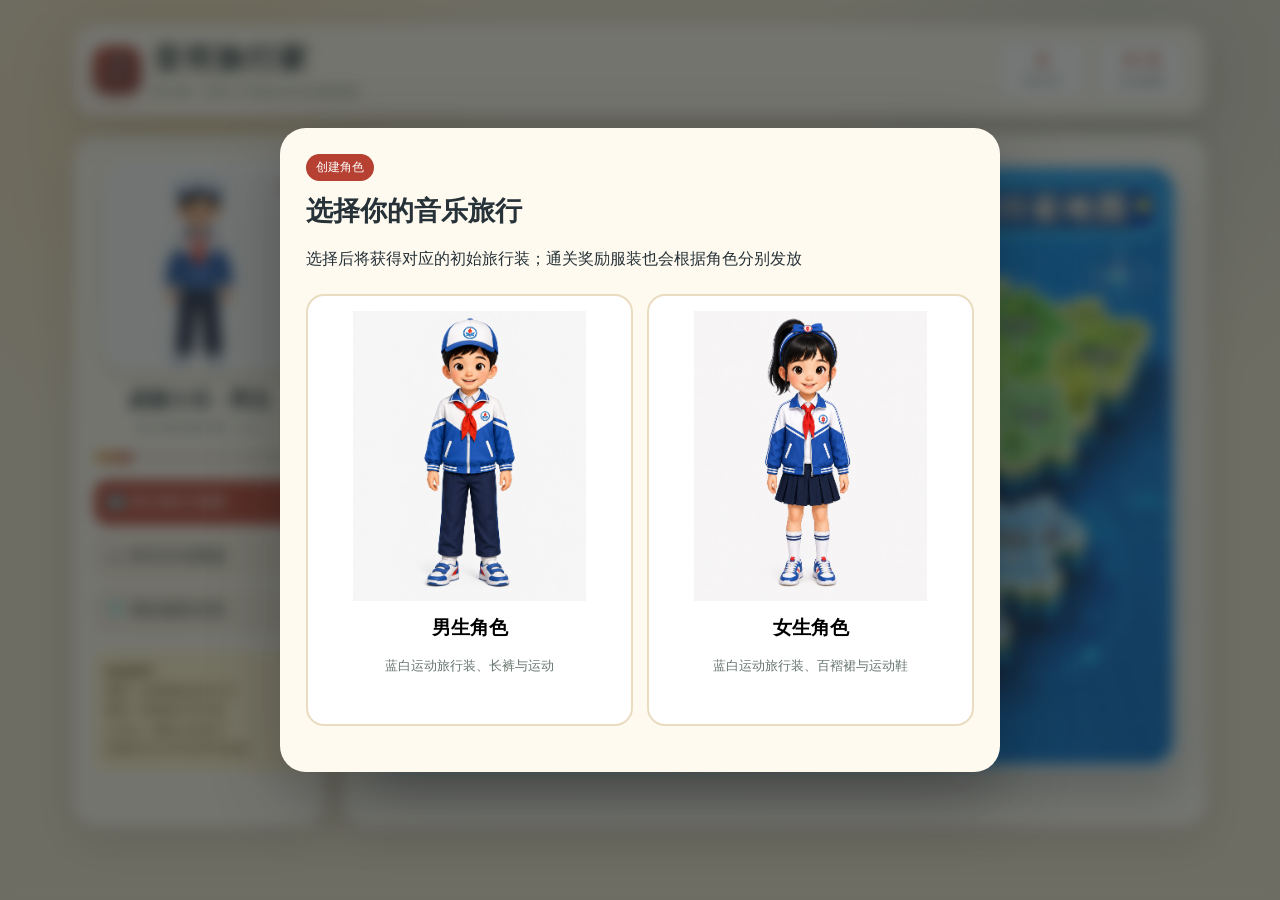
==== commit 34e841c0: "保存游戏更新版本" ====
--- a/outputs/sichuan-music-game.html
+++ b/outputs/sichuan-music-game.html
@@ -214,16 +214,15 @@
     .knowledge-panel { min-height: 210px; margin: 14px 0; padding: 14px; border-radius: 22px; background: #efe0c8; }
     .knowledge-panel h3 { margin: 0 0 8px; color: var(--red-dark); }
     .gal-showcase {
-      position: absolute; left: 22px; right: 22px; top: 16px; z-index: 9;
-      display: flex; justify-content: center; pointer-events: auto;
+      position: static; display: block; margin: 0 0 12px; pointer-events: auto;
     }
     .gal-showcase-card {
-      display: flex; align-items: center; gap: 14px; width: min(760px, 100%);
-      padding: 12px 14px; border-radius: 22px; border: 2px solid rgba(255,248,234,.9);
-      background: rgba(255,250,240,.94); box-shadow: 0 14px 32px rgba(53,38,30,.18);
+      display: grid; grid-template-columns: 112px minmax(0, 1fr); align-items: center; gap: 12px;
+      width: 100%; padding: 10px 12px; border-radius: 16px; border: 2px solid rgba(255,224,163,.78);
+      background: rgba(255,250,240,.96); box-shadow: 0 8px 18px rgba(0,0,0,.16);
     }
     .gal-showcase-figure {
-      flex: 0 0 132px; width: 132px; height: 96px; overflow: hidden; border-radius: 16px;
+      width: 112px; height: 78px; overflow: hidden; border-radius: 12px;
       background: #fff; border: 2px solid #eadcc0; cursor: zoom-in;
       display: flex; align-items: center; justify-content: center;
     }
@@ -232,22 +231,17 @@
     }
     .gal-showcase-copy { min-width: 0; }
     .gal-showcase-copy b {
-      display: inline-block; margin-bottom: 6px; color: var(--red-dark); font-size: 18px;
+      display: inline-block; margin-bottom: 4px; color: var(--red-dark); font-size: 17px;
     }
     .gal-showcase-copy p {
-      margin: 0; color: #5f4a27; font-size: 14px; line-height: 1.6;
+      margin: 0; color: #5f4a27; font-size: 13px; line-height: 1.55;
     }
 
     #collectionTask > .dialogue,
     #lisuCollectionTask > .dialogue,
     #liangshanCollectionTask > .dialogue,
     #tibetanCollectionTask > .dialogue {
-      display: block;
-      margin: 0;
-      padding: 0;
-      border: 0;
-      background: transparent;
-      box-shadow: none;
+      display: none !important;
     }
     #collectionTask > .dialogue::before,
     #lisuCollectionTask > .dialogue::before,
@@ -1328,7 +1322,8 @@
       if (entries.length <= 1 || Number.isNaN(normalizedCorrect)) return entries;
       const correctEntry = entries.find(entry => entry.index === normalizedCorrect);
       if (!correctEntry) return entries;
-      const desiredPosition = stableHashSeed(seed) % entries.length;
+      const hash = stableHashSeed(seed);
+      const desiredPosition = ((hash % entries.length) + entries.length) % entries.length;
       const wrongEntries = entries
         .filter(entry => entry.index !== normalizedCorrect)
         .sort((a, b) => stableHashSeed(seed + '|wrong|' + a.index) - stableHashSeed(seed + '|wrong|' + b.index));
@@ -1386,8 +1381,7 @@
           '<div class="gal-character hero ' + (heroActive ? 'speaking' : '') + '"><img src="' + escapeHtml(getHeroSprite()) + '" alt="玩家角色站绘"><div class="gal-character-name">玩家</div></div>' +
           '<div class="gal-character npc ' + (npcActive ? 'speaking' : '') + '" data-npc="' + escapeHtml(story.npc) + '">' + npcVisual + '<div class="gal-character-name">' + escapeHtml(story.npc) + '</div></div>' +
         '</div>' +
-        showcase +
-        '<div class="gal-dialogue-box"><span class="gal-name">' + escapeHtml(scene.speaker) + '</span><p>' + escapeHtml(scene.text) + '</p>' + action + '</div>' +
+        '<div class="gal-dialogue-box"><span class="gal-name">' + escapeHtml(scene.speaker) + '</span>' + showcase + '<p>' + escapeHtml(scene.text) + '</p>' + action + '</div>' +
       '</div>';
     }
     function storyDialogue(line) {
@@ -1833,7 +1827,7 @@
 
     document.addEventListener('click', event => {
       if (!event.target.closest('#chapterOverlay')) return;
-      if (event.target.closest('.choice')) return;
+      if (event.target.closest('.choice, .gal-showcase-figure')) return;
       const box = event.target.closest('.gal-dialogue-box');
       const next = event.target.closest('.story-next') || (box ? box.querySelector('.story-next') : null);
       if (!next) return;
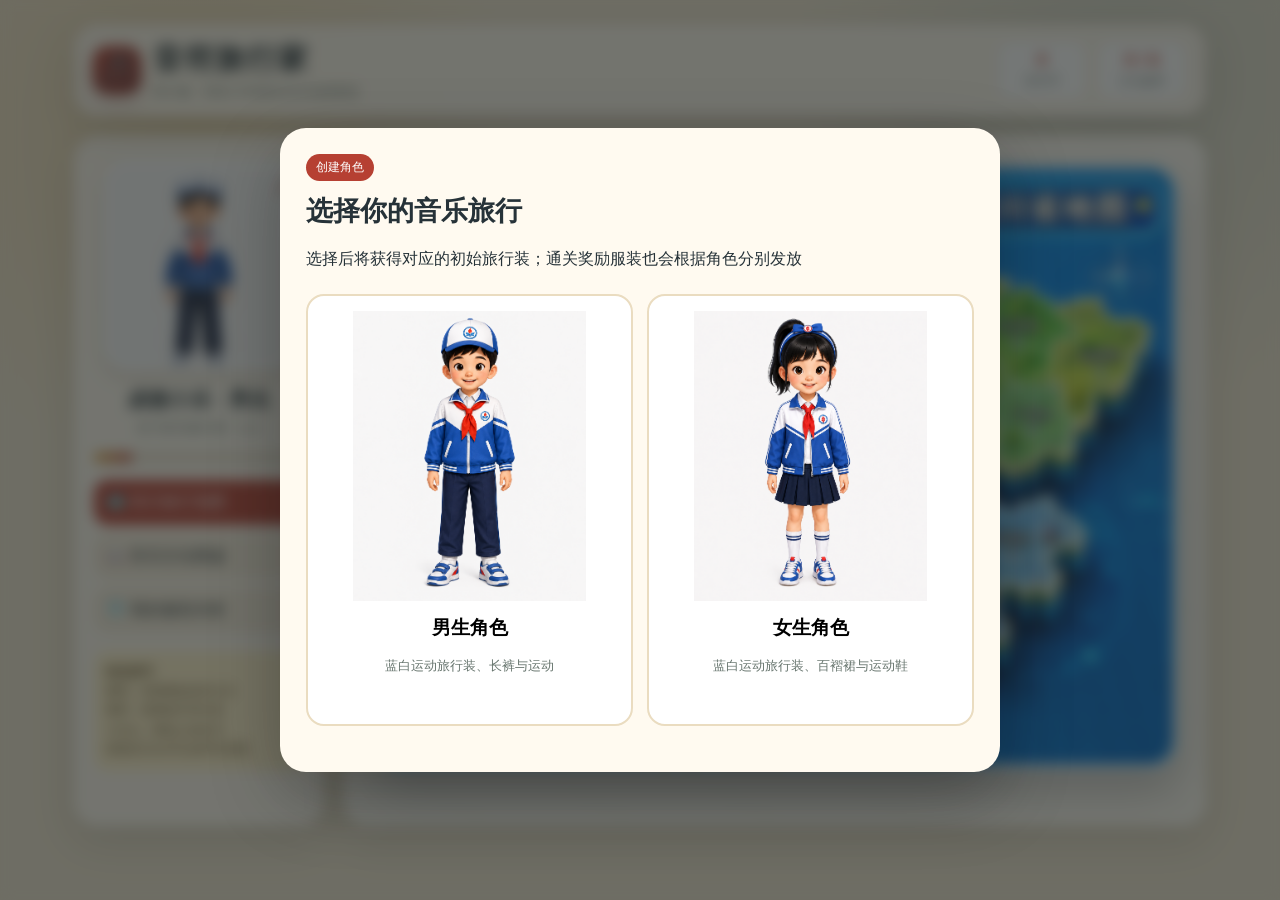
==== commit 9f69e556: "保存游戏更新版本" ====
--- a/outputs/sichuan-music-game.html
+++ b/outputs/sichuan-music-game.html
@@ -830,139 +830,147 @@
     const tibetanInstrumentKeys = ['dramyin', 'piwang', 'dungchen'];
     const tibetanVideoKeys = ['gesangla', 'xianzi'];
     const instrumentData = {
-      dizi: { name: '竹笛', question: '竹笛主要属于哪一类乐器？', choices: ['吹管乐器，用气息吹奏发声', '弹拨乐器，用手指拨弦发声', '拉弦乐器，用弓摩擦琴弦发声', '打击乐器，用敲击发声'], correct: 0 },
-      sanxian: { name: '三弦', question: '三弦在谈经古乐中最典型的声音身份是什么？', choices: ['三根弦的弹拨乐器，可提供旋律与节奏支撑', '靠嘴唇和口腔共鸣的簧鸣乐器', '用树叶边缘振动发声的自然乐器', '大型铜管吹奏乐器'], correct: 0 },
-      yueqin: { name: '月琴', question: '月琴的名称与外形最相关的是哪一点？', choices: ['圆形或近圆形共鸣箱，像一轮月亮', '用马尾弓拉奏', '由牛角做成喇叭口', '必须用树叶吹奏'], correct: 0 },
-      xiangmie: { name: '响篾', question: '响篾主要依靠什么发声？', choices: ['薄竹片或簧片振动，并借助口腔改变共鸣', '敲击鼓面形成低音', '弓毛摩擦金属弦', '拍打木板形成节奏'], correct: 0 },
-      leaf: { name: '树叶', question: '树叶为什么能成为乐器？', choices: ['叶片边缘在气流中振动，口腔帮助改变音高和音色', '树叶内部有固定簧片', '树叶必须装上琴弦', '树叶只能当装饰，不能发声'], correct: 0 }
+      dizi: { name: '竹笛', question: '在俚濮/里泼彝族谈经古乐的“葫芦谷风声”里，竹笛最像哪一种声音信物？', choices: ['敲击洪水石的节拍', '吹出旋律、引路的风之声', '托住低音的船底声', '靠口腔共鸣的竹篾声'], correct: 1 },
+      sanxian: { name: '三弦', question: '小洛把三弦比作“葫芦船的船底”，是为了提醒玩家它的哪种声音作用？', choices: ['弹拨发声，并提供低音与节奏支撑', '只负责最高旋律', '靠牛角喇叭口扩大音量', '用树叶边缘振动发声'], correct: 0 },
+      yueqin: { name: '月琴', question: '月琴在“月纹桥”一幕中补上的主要是什么？', choices: ['寺院长号的低鸣', '只用于服装装饰的图案', '中音层的节奏型与和音填充', '酒歌敬杯动作'], correct: 2 },
+      xiangmie: { name: '响篾', question: '响篾像“会说话的竹篾”，它发声的关键是什么？', choices: ['鼓面被木槌敲击', '竹片或簧舌振动，并借口腔改变共鸣', '弓毛摩擦琴弦', '牛角管口吹出低音'], correct: 1 },
+      leaf: { name: '树叶', question: '树叶为什么能成为本关最后一件声音信物？', choices: ['叶片在气流中振动，能把自然材料变成声音', '树叶必须装上琴弦', '树叶只能作为舞台背景', '树叶内部自带金属簧片'], correct: 0 }
     };
     const lisuInstrumentData = {
-      qiben: { name: '起奔（期奔）', question: '起奔（期奔）最稳定的形制特点是什么？', choices: ['四弦弹拨，是傈僳族常见乐器', '三孔短箫，竖吹发声', '六管芦笙，只能合奏使用', '单片口弦，靠口腔共鸣'], correct: 0 },
-      dilitu: { name: '笛哩吐', question: '笛哩吐在本关中属于哪类乐器？', choices: ['短竹管吹奏乐器，常被称为三孔短箫', '四弦弹拨乐器', '葫芦笙类簧管乐器', '拉弦乐器'], correct: 0 },
-      hulusheng: { name: '葫芦笙（阿咪直陆）', question: '葫芦笙（阿咪直陆）的发声关键是什么？', choices: ['葫芦笙斗和竹管里的簧片共同发声', '用弓拉动两根琴弦', '拍击木板形成节奏', '吹动一片树叶边缘'], correct: 0 }
+      qiben: { name: '起奔（期奔）', question: '阿洛说起奔像“山路上的四根线”，这件乐器最稳定的形制线索是什么？', choices: ['三孔短箫，竖吹发声', '四弦弹拨，是傈僳族常用乐器', '大型铜号，低沉悠长', '叶片振动，借口腔共鸣'], correct: 1 },
+      dilitu: { name: '笛哩吐', question: '笛哩吐在本关的声音身份是什么？', choices: ['短竹管吹奏乐器，气息吹出歌声', '四弦弹拨乐器', '葫芦笙斗连接竹管的簧管乐器', '拉弦乐器'], correct: 0 },
+      hulusheng: { name: '葫芦笙（阿咪直陆）', question: '葫芦笙（阿咪直陆）被称为“葫芦里的簧片”，它靠什么发声？', choices: ['弓毛摩擦两根弦', '叶片边缘受气流振动', '葫芦笙斗、竹管和簧片共同配合', '敲击木板形成节奏'], correct: 2 }
     };
     const liangshanInstrumentData = {
-      hure: { name: '胡惹', question: '胡惹属于哪一种凉山彝族传统乐器？', choices: ['拉弦乐器，造型古朴、音色明亮', '牛角口的单簧气鸣乐器', '咬着吹的竹质竖吹乐器', '四弦弹拨乐器'], correct: 0 },
-      mabu: { name: '马布', question: '马布的结构最典型的是哪一项？', choices: ['簧片、竹制管身和牛角喇叭口', '圆形琴箱与四根弦', '葫芦笙斗和多根竹管', '叶片边缘和口腔共鸣'], correct: 0 },
-      kexijuer: { name: '克西举尔', question: '克西举尔最独特的演奏方式是什么？', choices: ['将管端抵近牙齿，形成“咬着吹”的方式', '用马尾弓拉奏', '用手指拨动四根弦', '用酒杯敲击节奏'], correct: 0 }
+      hure: { name: '胡惹', question: '在凉山彝族火塘旁，胡惹最像哪类乐器的声音？', choices: ['牛角口的单簧气鸣乐器', '咬着吹的竹质竖吹乐器', '四弦弹拨乐器', '拉弦乐器，弓弦牵出明亮旋律'], correct: 3 },
+      mabu: { name: '马布', question: '马布为什么像“竹管与牛角一起说话”？', choices: ['它通常由簧片、竹制管身和牛角喇叭口组成', '它只有圆形琴箱和四根弦', '它需要用马尾弓拉奏', '它靠树叶边缘振动'], correct: 0 },
+      kexijuer: { name: '克西举尔', question: '克西举尔被称作“咬着吹的笛”，最独特的演奏方式是什么？', choices: ['用鼓槌敲击管身', '将管端抵近牙齿或轻咬管壁，用舌尖帮助形成吹口', '用手指拨动四根弦', '只在电脑里播放'], correct: 1 }
     };
     const tibetanInstrumentData = {
-      dramyin: { name: '扎木聂', question: '扎木聂通常属于哪类乐器？', choices: ['弹拨乐器，常用于歌舞伴奏', '长号类吹奏法器', '拉弦乐器', '簧管乐器'], correct: 0 },
-      piwang: { name: '毕旺', question: '毕旺的声音身份更接近哪一类？', choices: ['藏族拉弦乐器', '大型打击乐器', '短笛类乐器', '口弦类乐器'], correct: 0 },
-      dungchen: { name: '铜钦', question: '铜钦给人的音响印象通常是什么？', choices: ['低沉浑厚、庄严悠长的大型吹奏声', '轻快短促的弹拨声', '清脆细小的树叶声', '明亮跳跃的口弦声'], correct: 0 }
+      dramyin: { name: '扎木聂', question: '在甘孜雪山古道的故事里，扎木聂最适合扮演什么声音角色？', choices: ['长号类礼仪吹奏声', '弹拨乐器，为歌舞和叙事托住节奏', '树叶自然声', '单簧气鸣乐器'], correct: 1 },
+      piwang: { name: '毕旺', question: '毕旺与巴塘弦子的关系，更接近哪一种描述？', choices: ['只用于地图标记', '拉弦声牵起弦子歌舞中的歌声和舞步', '必须用牛角作喇叭口', '靠葫芦笙斗发声'], correct: 1 },
+      dungchen: { name: '铜钦', question: '铜钦像“吹开雪山门”的声音，它通常给人怎样的音响印象？', choices: ['低沉浑厚、庄严悠长的大型吹奏声', '轻快短促的弹拨声', '清脆细小的树叶声', '口腔共鸣的竹篾声'], correct: 0 }
     };
     const lipuStoryLines = {
       dizi: { unit: '第一幕 · 葫芦谷的风之匙', npc: '小洛', portrait: '🧒', scenes: [
-        { speaker: 'npc', text: '“旅行家，攀枝花的山风把你带到了葫芦谷。传说大洪水后，祖先的记忆藏进一只葫芦里。”' },
-        { speaker: 'hero', text: '“葫芦里传来亮亮的声音，是第一把钥匙吗？”' },
-        { speaker: 'npc', text: '“对，竹笛是风之匙。它把谈经古乐的旋律先吹醒，高音、低音竹笛都能把曲调送出去。”' },
-        { speaker: 'hero', text: '“所以竹笛守着旋律层。答对这题，葫芦谷的第一道纹路就会亮起。”' }
+        { speaker: 'npc', text: '“旅行家，攀枝花的山风把你带到葫芦谷。传说大洪水之后，祖先坐在葫芦里保住了火种和歌声。”' },
+        { speaker: 'hero', text: '“我听见葫芦里有清亮的风声，像是在给我们指路。”' },
+        { speaker: 'npc', text: '“那就是竹笛。它用气息吹醒旋律，像山风先把谈经古乐的路标挂起来。”' },
+        { speaker: 'hero', text: '“我记住了：竹笛是吹管乐器，也常承担旋律线。”' }
       ] },
       sanxian: { unit: '第二幕 · 洪水石下的低声', npc: '小洛', portrait: '🧒', scenes: [
-        { speaker: 'hero', text: '“葫芦纹路亮了，可谷底还有一块洪水石压着低低的回声。”' },
-        { speaker: 'npc', text: '“那是三弦。它是弹拨乐器，在本关的古乐分层里更靠近低音声部。”' },
-        { speaker: 'npc', text: '“你可以把三弦想成葫芦船的船底：声音不一定最耀眼，却托住整段合奏。”' },
-        { speaker: 'hero', text: '“弹拨、低音支撑。让我把这块洪水石上的答案解开。”' }
+        { speaker: 'npc', text: '“洪水石下压着第二件信物。听，它不是飘在最上面的风，而是从脚下传来的弦声。”' },
+        { speaker: 'hero', text: '“像葫芦船划过水面时，船底托住人的重量。”' },
+        { speaker: 'npc', text: '“对，三弦是弹拨乐器。在本关的古乐分层里，它更像低声部和节奏支撑。”' },
+        { speaker: 'hero', text: '“三根弦、弹拨、托住合奏。我来解开洪水石的题。”' }
       ] },
       yueqin: { unit: '第三幕 · 月纹桥的中声纹', npc: '小洛', portrait: '🧒', scenes: [
-        { speaker: 'npc', text: '“前面是月纹桥。桥上缺一段节奏纹，只有月琴能补上。”' },
-        { speaker: 'hero', text: '“月琴也是弹拨乐器，它和三弦一样负责低音吗？”' },
-        { speaker: 'npc', text: '“不一样。月琴像编织桥面的手，在中音层弹出规整节奏型与和音，让古乐走得更稳。”' },
-        { speaker: 'hero', text: '“月琴是中音填充与节奏型和音。答对后，我们就能过桥。”' }
+        { speaker: 'npc', text: '“月纹桥上的花纹断了。俚濮/里泼彝族的歌声要过桥，不能只有高处的风，也不能只有低处的船底。”' },
+        { speaker: 'hero', text: '“那中间需要谁把节奏和和声织起来？”' },
+        { speaker: 'npc', text: '“月琴。它圆圆的共鸣箱像月亮，弹拨出的中音层能把旋律和低声部连在一起。”' },
+        { speaker: 'hero', text: '“月琴是中音层的节奏型与和音填充。桥面开始发光了。”' }
       ] },
       xiangmie: { unit: '第四幕 · 竹篾会说话', npc: '小洛', portrait: '🧒', scenes: [
-        { speaker: 'npc', text: '“桥那头有一片会震动的竹篾。它很小，却像在用口腔讲悄悄话。”' },
-        { speaker: 'hero', text: '“这就是响篾吗？它不是吹孔发声？”' },
-        { speaker: 'npc', text: '“响篾通常用竹片削制出簧舌，靠拨动簧片振动，再借口腔改变共鸣，形成细微而有弹性的声音。”' },
-        { speaker: 'hero', text: '“原来它的关键是竹制簧片和口腔共鸣。”' }
+        { speaker: 'npc', text: '“桥边有一片会说话的竹篾。它很小，却像把心里的话藏在口腔里。”' },
+        { speaker: 'hero', text: '“这就是响篾？它不是像笛子那样靠吹孔发声吧？”' },
+        { speaker: 'npc', text: '“不是。响篾通常削出薄竹片或簧舌，拨动后振动；口腔像小山谷，能改变它的共鸣。”' },
+        { speaker: 'hero', text: '“所以答案要抓住：竹片或簧舌振动，加上口腔共鸣。”' }
       ] },
       leaf: { unit: '第五幕 · 树叶送回山风', npc: '小洛', portrait: '🧒', scenes: [
-        { speaker: 'npc', text: '“最后一件信物落在树梢。别小看一片叶子，它也能把山风变成旋律。”' },
-        { speaker: 'hero', text: '“树叶也算声音材料？那它更像自然里的乐器。”' },
-        { speaker: 'npc', text: '“对。树叶通过唇边气流与叶片振动发声，提醒我们地方音乐不只来自规整乐器，也来自身边的自然材料。”' },
-        { speaker: 'hero', text: '“五件信物齐了，谈经古乐的葫芦图鉴可以合上了。”' }
+        { speaker: 'npc', text: '“最后一件信物落在树梢。大洪水后的葫芦传说告诉我们，生命常从最朴素的东西里继续。”' },
+        { speaker: 'hero', text: '“一片树叶也能继续歌声吗？”' },
+        { speaker: 'npc', text: '“能。叶片被气流带动而振动，唇边和口腔帮助它变出音色。地方音乐的宝藏，有时就长在身边。”' },
+        { speaker: 'hero', text: '“五件信物齐了，葫芦里的古乐记忆可以重新合成了。”' }
       ] }
     };
 
     const quizData = [
-      { q: '竹笛在本关谈经古乐合奏中主要承担什么功能？', a: ['节奏型和音', '旋律声部', '低音支撑', '口腔共鸣效果'], correct: 1 },
-      { q: '三弦属于哪一类乐器？', a: ['弹拨乐器', '吹奏乐器', '打击乐器', '簧管乐器'], correct: 0 },
-      { q: '月琴在本关里更接近哪种音乐角色？', a: ['只负责最高旋律', '完全没有节奏作用', '中音层的节奏型与和音填充', '只模仿鸟叫'], correct: 2 },
-      { q: '响篾的发声关键是什么？', a: ['鼓面振动', '竹制簧片振动并借口腔共鸣', '琴弦摩擦', '金属管吹奏'], correct: 1 },
-      { q: '树叶为什么能作为声音材料？', a: ['叶片受气流作用振动发声', '必须插电', '只能敲击发声', '只能当装饰'], correct: 0 },
-      { q: '谈经古乐真实乐队与本关五件信物的关系应怎样理解？', a: ['本关五件就是完整乐队', '本关是关键乐器收集玩法，不等同于完整复原', '真实乐队没有其他乐器', '只需要认识服装'], correct: 1 },
-      { q: '竹笛、月琴、三弦形成的层次可大致理解为？', a: ['旋律、中音填充、低音支撑', '全部都是低音', '全部都是打击乐', '全部靠口腔共鸣'], correct: 0 },
-      { q: '响篾和树叶共同提醒玩家关注什么？', a: ['地方音乐里多样的声音材料和发声方式', '只有电子音效重要', '只有西洋乐器重要', '只看地图就够了'], correct: 0 },
-      { q: '如果要把谈经古乐介绍给伙伴，比较合适的说法是？', a: ['只是一件乐器独奏', '由器乐、经腔等共同构成的地方音乐形态', '没有旋律', '和族群文化没有关系'], correct: 1 },
-      { q: '完成本关满分小测后可以获得什么额外奖励？', a: ['角色专属服装', '删除图鉴', '关闭地图', '失去徽章'], correct: 0 }
+      { q: '“葫芦谷的风之匙”指向哪件乐器的知识？', a: ['三弦的低音支撑', '竹笛用气息吹出旋律', '月琴的圆形共鸣箱', '树叶只能作装饰'], correct: 1 },
+      { q: '三弦被比作“葫芦船的船底”，主要强调它在本关中的什么作用？', a: ['弹拨发声，并提供低声部或节奏支撑', '只发出寺院号声', '只靠口腔共鸣', '完全没有节奏作用'], correct: 0 },
+      { q: '月琴在“月纹桥”一幕中补上的音乐层次是？', a: ['只负责最高旋律', '只模拟鸟叫', '中音层的节奏型与和音填充', '大型吹奏低音'], correct: 2 },
+      { q: '响篾像“会说话的竹篾”，它的发声重点是？', a: ['鼓面振动', '竹片或簧舌振动并借口腔共鸣', '牛角喇叭口扩大声音', '马尾弓拉奏'], correct: 1 },
+      { q: '树叶成为声音信物，是因为它体现了哪种音乐观念？', a: ['自然材料也能通过振动进入音乐表达', '所有乐器都必须插电', '只有金属乐器能发声', '只看服装就能学会音乐'], correct: 0 },
+      { q: '本关的“五件声音信物”与真实谈经古乐的关系应怎样理解？', a: ['五件信物就是完整乐队全部内容', '它是关键乐器收集玩法，不等同于完整乐队复原', '真实乐队没有器乐', '只需要认识地图'], correct: 1 },
+      { q: '竹笛、月琴、三弦在本关可大致形成怎样的层次？', a: ['旋律、中音填充、低音支撑', '全部都是打击乐', '全部靠树叶振动', '全部是大型号类'], correct: 0 },
+      { q: '响篾和树叶共同提醒玩家关注什么？', a: ['地方音乐中多样的声音材料和发声方式', '只有电子音色重要', '只有西洋乐器重要', '关卡只考地图坐标'], correct: 0 },
+      { q: '如果向伙伴介绍谈经古乐，更合适的说法是？', a: ['只是一件乐器独奏', '由器乐、经腔等共同构成的地方音乐形态', '没有旋律和节奏', '和族群文化没有关系'], correct: 1 },
+      { q: '满分完成俚濮/里泼彝族小测后，除徽章外还能获得什么？', a: ['角色专属服装', '删除图鉴', '关闭地图', '失去音符币'], correct: 0 }
     ];
 
     const lisuStoryLines = {
-      qiben: { unit: '第一幕 · 四弦走过山路', npc: '阿洛', portrait: '🎧', scenes: [
-        { speaker: 'npc', text: '“先听这件四弦弹拨乐器，起奔，也叫期奔。它常在歌舞和日常表达里托住旋律。”' },
-        { speaker: 'hero', text: '“四根弦，弹拨发声，是傈僳族常用乐器。”' },
-        { speaker: 'npc', text: '“记住它的声音身份，第一张图鉴卡就会亮起。”' }
+      qiben: { unit: '第一幕 · 红腰带引出的四弦路', npc: '阿洛', portrait: '🎧', scenes: [
+        { speaker: 'npc', text: '“旅行家，山路口飘着一条红腰带。傈僳族的传说里，红色常像迁徙路上的记号，也像护住家园的火。”' },
+        { speaker: 'hero', text: '“红腰带指向的第一件乐器，是这把四根弦的吗？”' },
+        { speaker: 'npc', text: '“对，起奔，也叫期奔。它是四弦弹拨乐器，能在歌舞和日常表达里走出旋律。”' },
+        { speaker: 'hero', text: '“四弦、弹拨、常用乐器。第一道红色线索我收下了。”' }
       ] },
-      dilitu: { unit: '第二幕 · 短竹管里的歌声', npc: '阿洛', portrait: '🎧', scenes: [
-        { speaker: 'npc', text: '“笛哩吐是一种短竹管吹奏乐器。它的名字也随着歌曲传播被更多人记住。”' },
-        { speaker: 'hero', text: '“短竹管、吹奏、歌声一样的气息，这就是第二件信物。”' },
-        { speaker: 'npc', text: '“对，听见它时，要想到竹管与气息。”' }
+      dilitu: { unit: '第二幕 · 短竹管里的山风', npc: '阿洛', portrait: '🎧', scenes: [
+        { speaker: 'npc', text: '“沿着红腰带往前，竹林里响起第二件信物。它不靠弦，而靠气息。”' },
+        { speaker: 'hero', text: '“像把山风装进短竹管里？”' },
+        { speaker: 'npc', text: '“这就是笛哩吐。它是短竹管吹奏乐器，名字也因为歌曲传播而被更多人记住。”' },
+        { speaker: 'hero', text: '“短竹管、吹奏、气息。第二件信物的身份清楚了。”' }
       ] },
-      hulusheng: { unit: '第三幕 · 葫芦里的簧片', npc: '阿洛', portrait: '🎧', scenes: [
-        { speaker: 'npc', text: '“第三件是葫芦笙，傈僳语里可称阿咪直陆。葫芦笙斗连接竹管，竹管里的簧片在气息里振动。”' },
-        { speaker: 'hero', text: '“所以它不是口弦，而是葫芦与竹管组合起来的簧管乐器。”' },
-        { speaker: 'npc', text: '“很好。三件声音身份都分清，就能进入最后小测。”' }
+      hulusheng: { unit: '第三幕 · 葫芦里的簧片火苗', npc: '阿洛', portrait: '🎧', scenes: [
+        { speaker: 'npc', text: '“最后，红腰带绕到一只葫芦旁。别把它当成口弦，它的声音从葫芦笙斗和竹管里出来。”' },
+        { speaker: 'hero', text: '“这是葫芦笙，阿咪直陆？”' },
+        { speaker: 'npc', text: '“没错。竹管里的簧片被气息带动，葫芦笙斗把声音聚起来，像一簇会唱歌的火苗。”' },
+        { speaker: 'hero', text: '“葫芦、竹管、簧片共同发声。三件傈僳族声音信物集齐了。”' }
       ] }
     };
 
     const lisuQuizData = [
-      { q: '起奔（期奔）最突出的形制线索是什么？', a: ['四弦弹拨', '三孔短箫', '葫芦笙斗', '大型铜号'], correct: 0 },
-      { q: '笛哩吐属于哪类乐器？', a: ['短竹管吹奏乐器', '拉弦乐器', '单面鼓', '金属打击乐器'], correct: 0 },
+      { q: '“红腰带引出的四弦路”里，起奔（期奔）的核心线索是什么？', a: ['三孔短箫', '四弦弹拨', '大型铜号', '树叶振动'], correct: 1 },
+      { q: '笛哩吐在本关中属于哪类乐器？', a: ['短竹管吹奏乐器', '拉弦乐器', '单面鼓', '金属打击乐器'], correct: 0 },
       { q: '葫芦笙（阿咪直陆）的发声关键是什么？', a: ['弦弓摩擦', '葫芦笙斗、竹管和簧片配合发声', '树叶振动', '敲击石头'], correct: 1 },
-      { q: '本关聚焦哪三件傈僳族乐器？', a: ['起奔、笛哩吐、葫芦笙（阿咪直陆）', '竹笛、月琴、响篾', '胡惹、马布、克西举尔', '扎念、毕旺、筒钦'], correct: 0 },
+      { q: '本关聚焦哪三件傈僳族声音信物？', a: ['竹笛、月琴、响篾', '胡惹、马布、克西举尔', '起奔、笛哩吐、葫芦笙（阿咪直陆）', '扎念、毕旺、筒钦'], correct: 2 },
       { q: '学习这三件乐器时，最重要的是分清什么？', a: ['颜色深浅', '声音身份与发声方式', '按钮大小', '地图边框'], correct: 1 }
     ];
 
     const liangshanStoryLines = {
-      hure: { unit: '第一幕 · 胡惹牵出山地弓弦', npc: '阿支', portrait: '🔥', scenes: [
-        { speaker: 'npc', text: '“火把广场旁，第一件信物是胡惹。它是凉山彝族传统拉弦乐器，音色明亮。”' },
-        { speaker: 'hero', text: '“拉弦乐器，靠弓弦摩擦发声，对吗？”' },
-        { speaker: 'npc', text: '“对。它把山地故事拉成长长的旋律线。”' }
+      hure: { unit: '第一幕 · 火塘边的胡惹弓弦', npc: '阿支', portrait: '🔥', scenes: [
+        { speaker: 'npc', text: '“旅行家，夜色落到大凉山，火塘边的第一件声音信物醒了。火把照亮人群，也照亮胡惹的弓弦。”' },
+        { speaker: 'hero', text: '“它的声音像被弓拉出来的山路。”' },
+        { speaker: 'npc', text: '“胡惹是凉山彝族传统拉弦乐器，造型古朴，音色明亮，常把故事拉成长长的旋律线。”' },
+        { speaker: 'hero', text: '“胡惹是拉弦乐器，弓弦摩擦发声。”' }
       ] },
-      mabu: { unit: '第二幕 · 马布吹响竹与牛角', npc: '阿支', portrait: '🔥', scenes: [
-        { speaker: 'npc', text: '“马布是凉山彝族独有的单簧气鸣乐器，常由簧片、竹管和牛角喇叭口组成。”' },
-        { speaker: 'hero', text: '“它是吹奏的，声音清脆，曲调可以很丰富。”' },
-        { speaker: 'npc', text: '“没错。它常在节庆、礼俗和生活曲调中出现。”' }
+      mabu: { unit: '第二幕 · 马布吹醒牛角风', npc: '阿支', portrait: '🔥', scenes: [
+        { speaker: 'npc', text: '“火光往山坡上走，第二件信物从竹管里醒来。彝语里，马布有竹乐器的意味。”' },
+        { speaker: 'hero', text: '“我看见竹管末端还有像牛角一样的喇叭口。”' },
+        { speaker: 'npc', text: '“对。马布是凉山彝族独有的单簧气鸣乐器，常由簧片、竹制管身和牛角喇叭口组成。”' },
+        { speaker: 'hero', text: '“簧片、竹管、牛角喇叭口，这就是它的结构线索。”' }
       ] },
-      kexijuer: { unit: '第三幕 · 克西举尔咬着吹', npc: '阿支', portrait: '🔥', scenes: [
-        { speaker: 'npc', text: '“克西举尔的特别之处，是演奏时要咬着管端、用舌尖形成吹口。”' },
-        { speaker: 'hero', text: '“所以它不是普通笛箫，它的演奏方式很独特。”' },
-        { speaker: 'npc', text: '“对。它像从古老山路上传来的细长回声。”' }
+      kexijuer: { unit: '第三幕 · 克西举尔的古笛密语', npc: '阿支', portrait: '🔥', scenes: [
+        { speaker: 'npc', text: '“第三件信物藏在更古老的山路上。克西举尔的名字里，就藏着‘咬着吹’的动作。”' },
+        { speaker: 'hero', text: '“它不是普通笛箫，因为演奏时嘴和牙也参与塑造吹口？”' },
+        { speaker: 'npc', text: '“正是。演奏者将管端抵近牙齿或轻咬管壁，舌尖帮助形成吹口，让竹管发出独特回声。”' },
+        { speaker: 'hero', text: '“克西举尔的关键，是咬着吹的演奏方式。”' }
       ] }
     };
 
     const liangshanVideoStoryLines = {
-      duoluhe: { unit: '第四幕 · 《朵洛荷》的队形火光', npc: '阿支', portrait: '🔥', scenes: [
-        { speaker: 'npc', text: '“现在看《朵洛荷》。不要只看热闹，要看队形、步伐、呼喊式衬词和集体歌舞氛围。”' },
-        { speaker: 'hero', text: '“它让我感觉音乐和节庆、身体动作、群体交流连在一起。”' }
+      duoluhe: { unit: '第四幕 · 《朵洛荷》的火把队形', npc: '阿支', portrait: '🔥', scenes: [
+        { speaker: 'npc', text: '“火塘前的三件乐器都亮了。现在看《朵洛荷》，别只看热闹，要看队形怎样像火把一样聚合。”' },
+        { speaker: 'hero', text: '“我会留意步伐、呼喊式衬词、队伍移动，还有集体歌舞的气氛。”' },
+        { speaker: 'npc', text: '“对。凉山彝族音乐常和节庆、身体动作、群体交流连在一起。”' }
       ], question: '观看《朵洛荷》时，最应该关注什么？', choices: ['队形、步伐、衬词和集体歌舞氛围', '只看视频封面', '只数字幕', '只看鞋子颜色'], correct: 0 },
       amoniuniu: { unit: '第五幕 · 《阿嫫妞妞》的亲情回声', npc: '阿支', portrait: '🔥', scenes: [
-        { speaker: 'npc', text: '“《阿嫫妞妞》适合感受彝族歌曲中亲切、抒情的一面。”' },
-        { speaker: 'hero', text: '“我会关注旋律走向、彝语演唱音色和歌曲里的亲情表达。”' }
+        { speaker: 'npc', text: '“火光慢下来，下一段是《阿嫫妞妞》。它更像亲人之间隔着山谷喊出的温柔回声。”' },
+        { speaker: 'hero', text: '“我会关注旋律走向、彝语演唱音色，以及歌曲里亲切抒情的情感。”' },
+        { speaker: 'npc', text: '“很好。音乐不只记录节日的热烈，也记录家人、乡土和情感。”' }
       ], question: '《阿嫫妞妞》更适合帮助玩家感受什么？', choices: ['亲切抒情的歌曲气质与地方情感', '电子鼓点制作', '地图缩放', '服装抽奖概率'], correct: 0 }
     };
 
     const liangshanQuizData = [
-      { q: '胡惹属于哪类乐器？', a: ['拉弦乐器', '单簧气鸣乐器', '咬着吹的笛', '打击乐器'], correct: 0 },
-      { q: '马布常由哪些部分组成？', a: ['簧片、竹制管身和牛角喇叭口', '鼓面和鼓槌', '琴弦和琴弓', '键盘和音箱'], correct: 0 },
-      { q: '克西举尔最特别的演奏方式是？', a: ['咬着管端吹奏', '用鼓槌敲击', '插电播放', '用弓拉钢弦'], correct: 0 },
-      { q: '《朵洛荷》视频中应该联系哪些元素？', a: ['歌舞队形、步伐与集体氛围', '只看热闹', '只看视频标题', '只看地图'], correct: 0 },
-      { q: '凉山彝族音乐关卡满分后可获得什么？', a: ['凉山彝族角色服装', '关闭关卡', '删除徽章', '清空图鉴'], correct: 0 }
+      { q: '火塘边醒来的胡惹属于哪类乐器？', a: ['拉弦乐器', '单簧气鸣乐器', '咬着吹的笛', '打击乐器'], correct: 0 },
+      { q: '马布的典型结构线索是什么？', a: ['鼓面和鼓槌', '簧片、竹制管身和牛角喇叭口', '琴弦和琴弓', '键盘和音箱'], correct: 1 },
+      { q: '克西举尔最特别的演奏方式是？', a: ['用鼓槌敲击', '插电播放', '咬着管端或抵近牙齿吹奏', '用弓拉钢弦'], correct: 2 },
+      { q: '《朵洛荷》视频中应该联系哪些元素？', a: ['只看热闹', '只看视频标题', '歌舞队形、步伐与集体氛围', '只看地图'], correct: 2 },
+      { q: '《阿嫫妞妞》主要帮助玩家感受什么？', a: ['亲切抒情的地方情感', '地图加载速度', '服装抽奖概率', '电子按钮音效'], correct: 0 }
     ];
 
     const tibetanStoryLines = {
       dramyin: { unit: '第一幕 · 格萨尔古道上的扎念', npc: '雪央', portrait: '🏔️', scenes: [
-        { speaker: 'npc', text: '“旅行家，雪山风把你带到格萨尔古道。传说里的英雄故事常靠歌声传远，第一件信物是扎念，也叫扎木聂。”' },
+        { speaker: 'npc', text: '“旅行家，雪山风把你带到甘孜的古道。传说里的英雄故事常靠歌声越过山口，第一件信物是扎念，也叫扎木聂。”' },
         { speaker: 'hero', text: '“它像一把能托起故事的琴，是弹出来的吗？”' },
         { speaker: 'npc', text: '“对。扎念属于弹拨乐器，常为歌舞、说唱和叙事托住节奏，让故事有了行走的脚步。”' },
         { speaker: 'hero', text: '“弹拨、伴唱、叙事。古道上的第一枚声音印记，我来点亮。”' }
@@ -970,20 +978,20 @@
       piwang: { unit: '第二幕 · 毕旺牵起弦子步', npc: '雪央', portrait: '🏔️', scenes: [
         { speaker: 'hero', text: '“古道转进村寨，脚步声和弓弦声一起靠近。”' },
         { speaker: 'npc', text: '“这是毕旺，是藏族拉弦乐器。甘孜一带的弦子歌舞里，歌声、舞步和弓弦常常连在一起。”' },
-        { speaker: 'npc', text: '“听它时，不要只听音高，也要想象舞步怎样被弦声牵动。”' },
+        { speaker: 'npc', text: '“听它时，不要只听音高，也要想象舞者的袖子怎样被弦声牵动。”' },
         { speaker: 'hero', text: '“毕旺是把弦声和舞步连起来的线索。这一步我能跟上。”' }
       ] },
-      dungchen: { unit: '第三幕 · 筒钦吹开雪山门', npc: '雪央', portrait: '🏔️', scenes: [
-        { speaker: 'npc', text: '“雪山门前，第三件信物很长，声音也很远。它叫筒钦，是长号类吹奏乐器。”' },
+      dungchen: { unit: '第三幕 · 铜钦吹开雪山门', npc: '雪央', portrait: '🏔️', scenes: [
+        { speaker: 'npc', text: '“雪山门前，第三件信物很长，声音也很远。它叫铜钦，也常写作筒钦。”' },
         { speaker: 'hero', text: '“它的声音像从山谷深处传来，低低的、很悠长。”' },
-        { speaker: 'npc', text: '“正是。筒钦常见于藏传佛教礼仪音乐，低沉悠长，带着很强的空间感。”' },
-        { speaker: 'hero', text: '“长号、低沉、礼仪场景。雪山门的声音密码我记住了。”' }
+        { speaker: 'npc', text: '“正是。铜钦是长号类吹奏乐器，常见于藏传佛教礼仪音乐，低沉悠长，带着很强的空间感。”' },
+        { speaker: 'hero', text: '“长号类、低沉、礼仪场景。雪山门的声音密码我记住了。”' }
       ] }
     };
 
     const tibetanVideoStoryLines = {
       gesangla: { unit: '第四幕 · 《格桑拉》的祝福酒杯', npc: '雪央', portrait: '🏔️', scenes: [
-        { speaker: 'npc', text: '“雪山门打开后，村寨里传来《格桑拉》。这一次，声音像从一只敬酒杯边唱起来。”' },
+        { speaker: 'npc', text: '“雪山门打开后，村寨里传来《格桑拉》。格桑花常被看作高原上的祝福，歌声也像被敬酒杯轻轻托起。”' },
         { speaker: 'hero', text: '“它和普通独唱不太一样吗？”' },
         { speaker: 'npc', text: '“它可以帮助你认识藏族酒歌‘昌鲁’。酒歌常在喝酒、敬酒时唱起，也可以伴随简单舞蹈动作。”' },
         { speaker: 'npc', text: '“在传统节日、婚礼等场合，歌声会和接杯、弹酒、饮酒、干杯等仪式动作连在一起。”' },
@@ -1003,9 +1011,9 @@
     const liangshanQuizAnswers = {};
     const tibetanQuizAnswers = {};
     const tibetanQuizData = [
-      { question: '扎念（扎木聂）属于哪类乐器？', choices: ['弹拨乐器', '长号类吹奏乐器', '打击乐器', '电子乐器'], correct: 0 },
-      { question: '毕旺与甘孜藏族哪类歌舞线索关系最密切？', choices: ['只和寺院号声有关', '弦子歌舞中的弓弦伴奏', '只用于地图标记', '只用于独奏电子音色'], correct: 1 },
-      { question: '筒钦常见于哪类音乐场景？', choices: ['儿童课间', '街机游戏音效', '寺院仪式和礼仪音乐', '只用于服装展示'], correct: 2 },
+      { question: '扎念（扎木聂）在“格萨尔古道”一幕中属于哪类乐器？', choices: ['长号类吹奏乐器', '弹拨乐器', '打击乐器', '电子乐器'], correct: 1 },
+      { question: '毕旺与甘孜藏族哪类歌舞线索关系最密切？', choices: ['只和寺院号声有关', '弦子歌舞中的弓弦伴奏、歌声和舞步', '只用于地图标记', '只用于独奏电子音色'], correct: 1 },
+      { question: '铜钦常见于哪类音乐场景？', choices: ['儿童课间', '街机游戏音效', '寺院仪式和礼仪音乐', '只用于服装展示'], correct: 2 },
       { question: '《格桑拉》这个视频单元主要帮助玩家感受什么？', choices: ['打击乐器制作流程', '酒歌“昌鲁”的敬酒场景、祝福歌声与礼仪动作', '只看服装颜色', '只判断地图方向'], correct: 1 },
       { question: '巴塘弦子赏析时，除了听旋律，还应该观察什么？', choices: ['弦乐伴奏、边唱边舞、队形步伐和甩袖动作', '电脑键盘的按键', '只看视频标题', '只看乐器摆放方向'], correct: 0 }
     ];
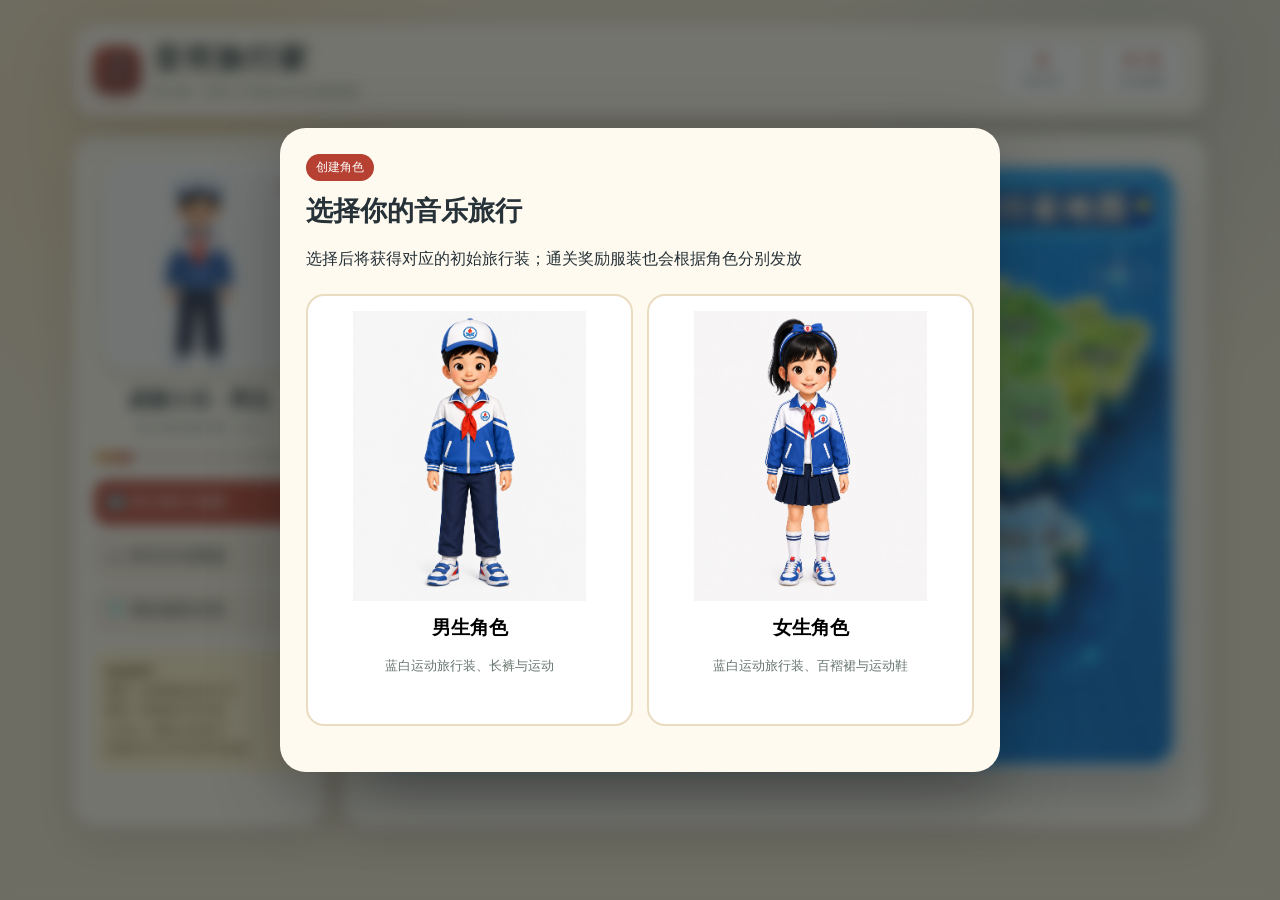
==== commit a177b3db: "保存游戏更新版本" ====
--- a/outputs/sichuan-music-game.html
+++ b/outputs/sichuan-music-game.html
@@ -460,7 +460,7 @@
         <div class="map" aria-label="四川省民族音乐关卡地图">
           <img class="terrain-map" src="assets/sichuan-map-start.png" alt="四川省地图">
           <div class="river"></div><div class="route"></div>
-          <button class="node aba locked" type="button" aria-disabled="true"><span class="icon">关卡</span><strong>羌族</strong><small>待解锁</small></button>
+          <button class="node aba featured" id="qiangNode" type="button"><span class="icon">关卡</span><strong>羌族</strong><small>可体验</small></button>
           <button class="node ganzi featured" id="tibetanNode" type="button"><span class="icon">关卡</span><strong>藏族</strong><small>可体验</small></button>
           <button class="node liangshan featured" id="liangshanNode" type="button"><span class="icon">关卡</span><strong>凉山彝族</strong><small>可体验</small></button>
           <button class="node chuannan locked" type="button" aria-disabled="true"><span class="icon">关卡</span><strong>苗族</strong><small>待解锁</small></button>
@@ -699,6 +699,63 @@
           [4] 甘孜藏区音乐文化网络资料综合整理：扎念（扎木聂）、毕旺、筒钦、酒歌“昌鲁”、《格桑拉》与巴塘弦子。<br>
           <b>图片与视频说明：</b>乐器图片采用开放网络资料作为教学参考；视频使用公开在线播放入口，若内嵌无法播放，可通过关卡中的外链打开观看。        </div>
         <p><button class="secondary" id="replayTibetanChapterButton">重新游玩本关</button><button class="secondary" id="retryTibetanFromResultButton">再挑战小测</button><button class="primary close">收下记录，返回地图</button></p>
+      </div>
+
+
+      <div id="qiangIntro" class="task">
+        <span class="tag">特色关卡 05</span>
+        <h2>阿坝：云朵寨的羌笛回声</h2>
+        <p>旅行手册来到阿坝藏族羌族自治州。白石守着寨口，碉楼看着云路，羌年的鼓声还在山谷里回旋。你要跟随新的音乐伙伴，找回羌笛、羊皮鼓和多声部歌声三枚“云朵寨声音信物”。</p>
+        <div class="dialogue"><div class="portrait">☁️</div><div><b>云朵（虚构羌族音乐伙伴）</b><p>“旅行家，羌寨的声音不只在乐器里，也在祭山的鼓点、围火的萨朗和一声声山歌应答里。准备进寨了吗？”</p></div></div>
+        <div class="theory-card"><b>声音背景：</b>本关聚焦羌族音乐中适合游戏学习的三条线索：羌笛的双管竖吹、羊皮鼓与释比祭仪和羊皮鼓舞的节奏、多声部民歌的人声交织；视频部分预留“羊皮鼓舞”和“萨朗舞”两个位置，后续放入视频后即可继续扩展。</div>
+        <div class="costume-placeholder"><div class="frame">🏅</div><div><b>关卡奖励规则</b><br><small>羌族音乐小测正确率达到 80% 可获得徽章；正确率达到 100% 时，等后续服饰素材补齐后可发放对应服装奖励。</small></div></div>
+        <p><button class="primary" id="startQiangTask">进入阿坝羌族声音旅程</button><button class="secondary close">返回地图</button></p>
+      </div>
+
+      <div id="qiangCollectionTask" class="task">
+        <span class="tag">主任务</span>
+        <h2>收集三件阿坝羌族声音信物</h2>
+        <div class="knowledge-panel" id="qiangKnowledgePanel"><h3>当前剧情单元</h3><p>跟随人物对话推进故事，答对当前问题后解锁下一段</p></div>
+        <div class="collection-progress"><p>依次完成三段音乐信物剧情，再进入视频预留单元。每个视频预留位需要“确认观看位 + 答对问题”两个条件，才算完成。</p><b id="qiangCollectionCount">剧情进度 0 / 3</b></div>
+        <div class="instrument-grid three" id="qiangInstrumentGrid">
+          <button class="instrument-card" data-key="qiangdi"><img src="assets/qiang-qiangdi.svg" alt="羌笛教学示意图"><span>羌笛</span><small>双管竖吹 · 高山回声</small></button>
+          <button class="instrument-card" data-key="yangpigu"><img src="assets/qiang-yangpigu.svg" alt="羊皮鼓教学示意图"><span>羊皮鼓</span><small>释比祭仪 · 鼓舞节奏</small></button>
+          <button class="instrument-card" data-key="duoshengbu"><img src="assets/qiang-vocal.svg" alt="羌族多声部民歌示意图"><span>多声部民歌</span><small>人声交织 · 山谷应答</small></button>
+        </div>
+        <div class="theory-card video-section-hidden" id="qiangVideoIntro"><b>视频预留任务：</b>视频一预留“羌族羊皮鼓舞”，重点观察羊皮鼓、释比祭仪、击鼓动作和队形；视频二预留“羌族萨朗舞”，重点观察围火踏歌、男前女后连臂、领唱与复唱。你后续把视频文件放进来后，这里可以直接替换成真实播放。</div>
+        <div class="video-grid video-section-hidden" id="qiangVideoGrid">
+          <div class="video-card" data-key="yangpiguDance" tabindex="0"><h3>视频一预留：羌族羊皮鼓舞</h3><div class="video-placeholder">等待放入视频文件</div><p>羊皮鼓舞常与释比祭仪、祈福和羌年场景相连。欣赏时可以注意鼓点、舞步、持鼓动作以及祭仪氛围。</p><button class="secondary qiang-video-viewed" data-key="yangpiguDance">我已确认视频位</button></div>
+          <div class="video-card" data-key="salangDance" tabindex="0"><h3>视频二预留：羌族萨朗舞</h3><div class="video-placeholder">等待放入视频文件</div><p>萨朗意为“唱起来、跳起来”，常见围火踏歌、领唱复唱和集体互动，适合让玩家理解音乐与身体动作、节庆生活的关系。</p><button class="secondary qiang-video-viewed" data-key="salangDance">我已确认视频位</button></div>
+        </div>
+        <button class="primary" id="qiangQuizButton" disabled>音乐信物与视频位齐备，进入知识小测</button>
+        <button class="secondary close">暂时返回地图</button>
+      </div>
+
+      <div id="qiangQuizTask" class="task">
+        <span class="tag">掌握检测</span>
+        <h2>阿坝羌族音乐知识小测</h2>
+        <div class="dialogue"><div class="portrait">☁️</div><div><b>云朵</b><p>“最后一关到了。把羌笛、羊皮鼓、多声部歌声、羊皮鼓舞和萨朗舞串起来，云朵寨的声音门就会打开。”</p></div></div>
+        <div class="theory-card"><b>检测目标：</b>从羌笛结构与演奏、羊皮鼓舞的仪式性、羌族多声部民歌的人声特点、羌年与萨朗舞场景五个方面检查探索成果。</div>
+        <div class="quiz-meta"><span class="quiz-pill">5 题</span><span class="quiz-pill">4 题及以上：徽章</span><span class="quiz-pill">5 题全对：服装奖励占位</span></div>
+        <div id="qiangQuizPanel"></div>
+        <div class="quiz-score" id="qiangQuizScoreBox"><b id="qiangQuizScoreText"></b><p id="qiangQuizScoreHint"></p></div>
+        <button class="primary" id="submitQiangQuizButton">提交小测</button><button class="secondary" id="retryQiangQuizButton">重新作答</button>
+      </div>
+
+      <div id="qiangResult" class="task result">
+        <div class="reward">☁️</div><h2 id="qiangResultTitle">阿坝羌族音乐图鉴点亮</h2>
+        <div class="dialogue"><div class="portrait">☁️</div><div><b>云朵</b><p>“你已经把风笛、鼓点和山歌收进旅程。以后真实视频补上后，羊皮鼓舞和萨朗舞也会在这里完整响起。”</p></div></div>
+        <p id="qiangResultSummary">你已经认识羌笛、羊皮鼓、多声部民歌，也完成了两个舞蹈视频预留位的学习任务。</p>
+        <div class="theory-card"><b>重要说明：</b>阿坝羌族音乐与羌年、释比、白石崇拜、碉楼村寨和集体歌舞生活都有联系。本关先做可互动的入门版本，后续可继续扩展口弦、锣鼓、婚礼歌、酒歌等内容。</div>
+        <div class="theory-card" id="qiangRewardSummary"><b>获得奖励：</b>阿坝羌族音乐徽章 · 阿坝羌族音乐图鉴</div>
+        <div class="badge-award" id="qiangBadgeAwardBlock"><img src="assets/unknown-badge.png" alt="阿坝羌族音乐徽章占位"><div><h3>阿坝羌族音乐徽章</h3><p>这枚徽章位置先用未知徽章占位。设定上它会化用白石、碉楼、云朵、羌笛和羊皮鼓：白石象征羌寨对神灵与山川的敬意，碉楼像守护村寨的高处眼睛，羌笛把山风吹成旋律，羊皮鼓把羌年和释比祭仪里的节奏敲醒。</p></div></div>
+        <div class="reward-outfit" id="qiangRewardOutfitBlock"><img id="qiangRewardOutfitImage" src="assets/unknown-outfit.png" alt="阿坝羌族通关服装奖励占位"><div><b id="qiangRewardOutfitTitle">羌族服装奖励待解</b><p id="qiangRewardOutfitText">阿坝羌族音乐小测 100% 正确后，这套服装会放入角色衣柜。当前先使用未知服装卡占位。</p><button class="primary" id="openQiangRewardWardrobe">打开衣柜</button></div></div>
+        <div class="source-list"><b>参考资料：</b><br>
+          [1] 中国非物质文化遗产网、国家级非遗公开资料：羌笛演奏及制作技艺、羌族羊皮鼓舞、羌年。<br>
+          [2] UNESCO Intangible Cultural Heritage. Qiang New Year festival[EB/OL].<br>
+          [3] 阿坝州及四川非遗相关公开资料综合整理：羌族白石崇拜、释比文化、萨朗舞、羌族多声部民歌与村寨习俗。<br>
+          <b>视频说明：</b>本关已预留“羌族羊皮鼓舞”和“羌族萨朗舞”两个视频位，等待后续放入教师选定视频文件。</div>
+        <p><button class="secondary" id="replayQiangChapterButton">重新游玩本关</button><button class="secondary" id="retryQiangFromResultButton">再挑战小测</button><button class="primary close">收下记录，返回地图</button></p>
       </div>
     </section>
   </div>
@@ -823,12 +880,24 @@
     if (typeof state.tibetan.coinsAwarded === 'undefined') state.tibetan.coinsAwarded = !!state.tibetan.finished;
     if (typeof state.tibetan.badgeUnlocked === 'undefined') state.tibetan.badgeUnlocked = !!state.tibetan.finished;
     if (typeof state.tibetan.outfitUnlocked === 'undefined') state.tibetan.outfitUnlocked = false;
+
+    if (!state.qiang) state.qiang = { collected: [], videoViewed: [], videoAnswered: [], videoWatched: [], finished: false, badgeUnlocked: false, outfitUnlocked: false, lastQuizScore: 0, coinsAwarded: false };
+    if (!Array.isArray(state.qiang.collected)) state.qiang.collected = [];
+    if (!Array.isArray(state.qiang.videoViewed)) state.qiang.videoViewed = [];
+    if (!Array.isArray(state.qiang.videoAnswered)) state.qiang.videoAnswered = [];
+    if (!Array.isArray(state.qiang.videoWatched)) state.qiang.videoWatched = [];
+    if (typeof state.qiang.lastQuizScore === 'undefined') state.qiang.lastQuizScore = state.qiang.finished ? 4 : 0;
+    if (typeof state.qiang.coinsAwarded === 'undefined') state.qiang.coinsAwarded = !!state.qiang.finished;
+    if (typeof state.qiang.badgeUnlocked === 'undefined') state.qiang.badgeUnlocked = !!state.qiang.finished;
+    if (typeof state.qiang.outfitUnlocked === 'undefined') state.qiang.outfitUnlocked = false;
     const lipuInstrumentKeys = ['dizi', 'sanxian', 'yueqin', 'xiangmie', 'leaf'];
     const lisuInstrumentKeys = ['qiben', 'dilitu', 'hulusheng'];
     const liangshanInstrumentKeys = ['hure', 'mabu', 'kexijuer'];
     const liangshanVideoKeys = ['duoluhe', 'amoniuniu'];
     const tibetanInstrumentKeys = ['dramyin', 'piwang', 'dungchen'];
     const tibetanVideoKeys = ['gesangla', 'xianzi'];
+    const qiangInstrumentKeys = ['qiangdi', 'yangpigu', 'duoshengbu'];
+    const qiangVideoKeys = ['yangpiguDance', 'salangDance'];
     const instrumentData = {
       dizi: { name: '竹笛', question: '在俚濮/里泼彝族谈经古乐的“葫芦谷风声”里，竹笛最像哪一种声音信物？', choices: ['敲击洪水石的节拍', '吹出旋律、引路的风之声', '托住低音的船底声', '靠口腔共鸣的竹篾声'], correct: 1 },
       sanxian: { name: '三弦', question: '小洛把三弦比作“葫芦船的船底”，是为了提醒玩家它的哪种声音作用？', choices: ['弹拨发声，并提供低音与节奏支撑', '只负责最高旋律', '靠牛角喇叭口扩大音量', '用树叶边缘振动发声'], correct: 0 },
@@ -851,6 +920,55 @@
       piwang: { name: '毕旺', question: '毕旺与巴塘弦子的关系，更接近哪一种描述？', choices: ['只用于地图标记', '拉弦声牵起弦子歌舞中的歌声和舞步', '必须用牛角作喇叭口', '靠葫芦笙斗发声'], correct: 1 },
       dungchen: { name: '铜钦', question: '铜钦像“吹开雪山门”的声音，它通常给人怎样的音响印象？', choices: ['低沉浑厚、庄严悠长的大型吹奏声', '轻快短促的弹拨声', '清脆细小的树叶声', '口腔共鸣的竹篾声'], correct: 0 }
     };
+
+    const qiangInstrumentData = {
+      qiangdi: { name: '羌笛', question: '云朵说羌笛像“山谷里的长风”，它最核心的形制与演奏线索是什么？', choices: ['双管竖吹，常用鼓腮换气吹出连绵旋律', '四弦弹拨，主要靠琴箱共鸣', '羊皮鼓面敲击，配合祭仪舞步', '多人分声部合唱，没有乐器本体'], correct: 0 },
+      yangpigu: { name: '羊皮鼓', question: '羊皮鼓在羌族音乐生活中常和哪种场景联系最紧？', choices: ['只用于电子游戏按钮音', '释比祭仪、祈福和羊皮鼓舞的节奏', '只用于独奏弦乐', '只用于地图标记'], correct: 1 },
+      duoshengbu: { name: '多声部民歌', question: '羌族多声部民歌最适合用哪句话概括？', choices: ['只有一个人说话', '完全没有旋律', '多个人声声部交织，像山谷互相应答', '必须由牛角喇叭独奏'], correct: 2 }
+    };
+
+    const qiangStoryLines = {
+      qiangdi: { unit: '第一幕 · 白石寨口的羌笛风', npc: '云朵', portrait: '☁️', scenes: [
+        { speaker: 'npc', text: '“旅行家，云路把你带到羌寨寨口。白石在阳光里发亮，像在替山川守门。”' },
+        { speaker: 'hero', text: '“我听见两道细长的风声，好像从同一口气里同时吹出来。”' },
+        { speaker: 'npc', text: '“那是羌笛。它常见双管竖吹，气息要稳，旋律像从高山一路绕回村寨。”' },
+        { speaker: 'hero', text: '“双管、竖吹、山风一样连绵。第一件声音信物，我记住了。”' }
+      ] },
+      yangpigu: { unit: '第二幕 · 释比鼓点唤醒云路', npc: '云朵', portrait: '☁️', scenes: [
+        { speaker: 'npc', text: '“走过碉楼影子，鼓声从广场中央响起。传说羌年时，人们感谢山川、祖先与收获。”' },
+        { speaker: 'hero', text: '“鼓点像是在给脚步画路。”' },
+        { speaker: 'npc', text: '“羊皮鼓常和释比祭仪、祈福、羊皮鼓舞连在一起。它不是单纯的节拍器，也是礼仪和记忆的声音。”' },
+        { speaker: 'hero', text: '“羊皮鼓、祭仪、祈福、鼓舞。第二件声音信物醒了。”' }
+      ] },
+      duoshengbu: { unit: '第三幕 · 山歌把云朵分成几层', npc: '云朵', portrait: '☁️', scenes: [
+        { speaker: 'npc', text: '“最后一件信物没有固定形状。你站到山谷中间，听见寨子这边唱一句，对面山坡又接一句。”' },
+        { speaker: 'hero', text: '“原来人声本身也能成为信物。”' },
+        { speaker: 'npc', text: '“对。羌族多声部民歌把不同声部交织起来，像云影层层叠在山脊上。”' },
+        { speaker: 'hero', text: '“多个人声互相应答、互相托住。三件声音信物收齐了。”' }
+      ] }
+    };
+
+    const qiangVideoStoryLines = {
+      yangpiguDance: { unit: '第四幕 · 羊皮鼓舞的视频位', npc: '云朵', portrait: '☁️', scenes: [
+        { speaker: 'npc', text: '“这里先留下一面空白的鼓。等你放入羊皮鼓舞视频，它会展示击鼓、祭仪和舞步怎样连成一体。”' },
+        { speaker: 'hero', text: '“我会看鼓点、持鼓动作、队形和祭仪氛围，不只看热闹。”' },
+        { speaker: 'npc', text: '“很好。视频位确认后，先用这道观察题把学习目标钉住。”' }
+      ], question: '观看羌族羊皮鼓舞时，最应该关注什么？', choices: ['击鼓节奏、持鼓动作、祭仪氛围和舞步', '只看视频封面', '只看按钮颜色', '只数地图节点'], correct: 0 },
+      salangDance: { unit: '第五幕 · 萨朗舞的视频位', npc: '云朵', portrait: '☁️', scenes: [
+        { speaker: 'npc', text: '“第二个视频位留给萨朗舞。萨朗有‘唱起来、跳起来’的意思，常把人们围到同一团火光旁。”' },
+        { speaker: 'hero', text: '“那我应该看大家怎样连臂、踏歌、领唱和复唱。”' },
+        { speaker: 'npc', text: '“对。音乐在这里不是旁观的背景，而是让村寨一起行动的力量。”' }
+      ], question: '萨朗舞视频单元最适合观察什么？', choices: ['围火踏歌、连臂舞步、领唱复唱与集体互动', '只看是否有字幕', '只看游戏金币数量', '只看服装抽奖'], correct: 0 }
+    };
+
+    const qiangQuizData = [
+      { question: '羌笛在本关中的核心声音身份是什么？', choices: ['双管竖吹的吹奏乐器', '四弦弹拨乐器', '单片口弦', '拉弦乐器'], correct: 0 },
+      { question: '羊皮鼓最常与哪类羌族文化场景相连？', choices: ['释比祭仪、祈福和羊皮鼓舞', '只和电子游戏音效相连', '只用于服装展示', '只用于地图导航'], correct: 0 },
+      { question: '羌族多声部民歌的学习重点是？', choices: ['只有一个声部', '多人声部交织和山谷应答感', '只靠牛角喇叭独奏', '完全没有旋律'], correct: 1 },
+      { question: '萨朗舞为什么适合放入音乐关卡？', choices: ['它体现围火踏歌、连臂舞步和集体互动', '它只是一张静态图片', '它与声音没有关系', '它只用于计算分数'], correct: 0 },
+      { question: '本关把白石、碉楼、云路等元素放进故事，是为了帮助玩家理解什么？', choices: ['羌族音乐与村寨、祭仪、节庆和山地生活相连', '音乐只存在于按钮里', '地图越亮音乐越高', '服装决定乐器类别'], correct: 0 }
+    ];
+
     const lipuStoryLines = {
       dizi: { unit: '第一幕 · 葫芦谷的风之匙', npc: '小洛', portrait: '🧒', scenes: [
         { speaker: 'npc', text: '“旅行家，攀枝花的山风把你带到葫芦谷。传说大洪水之后，祖先坐在葫芦里保住了火种和歌声。”' },
@@ -1010,6 +1128,7 @@
     const lisuQuizAnswers = {};
     const liangshanQuizAnswers = {};
     const tibetanQuizAnswers = {};
+    const qiangQuizAnswers = {};
     const tibetanQuizData = [
       { question: '扎念（扎木聂）在“格萨尔古道”一幕中属于哪类乐器？', choices: ['长号类吹奏乐器', '弹拨乐器', '打击乐器', '电子乐器'], correct: 1 },
       { question: '毕旺与甘孜藏族哪类歌舞线索关系最密切？', choices: ['只和寺院号声有关', '弦子歌舞中的弓弦伴奏、歌声和舞步', '只用于地图标记', '只用于独奏电子音色'], correct: 1 },
@@ -1062,7 +1181,8 @@
         lipu: isMale ? 'assets/reward-male.png' : 'assets/reward-female.png',
         lisu: isMale ? 'assets/lisu-reward-male.png' : 'assets/lisu-reward-female.png',
         liangshan: isMale ? 'assets/liangshan-reward-male.png' : 'assets/liangshan-reward-female.png',
-        tibetan: isMale ? 'assets/tibetan-reward-male.png' : 'assets/tibetan-reward-female.png'
+        tibetan: isMale ? 'assets/tibetan-reward-male.png' : 'assets/tibetan-reward-female.png',
+        qiang: 'assets/unknown-outfit.png'
       };
       return map[outfitKey] || 'assets/unknown-outfit.png';
     }
@@ -1104,6 +1224,7 @@
       renderLisuState();
       renderLiangshanState();
       renderTibetanState();
+      renderQiangState();
       document.querySelector('#profileName').textContent = isMale ? '成都小乐 · 男生' : '成都小乐 · 女生';
       document.querySelector('#studentAvatar').style.display = 'none';
       const avatarImage = document.querySelector('#avatarOutfit');
@@ -1116,6 +1237,8 @@
       document.querySelector('#wardrobeLisuRewardImage').src = state.lisu.outfitUnlocked ? lisuRewardSrc : unknownOutfitSrc;
       document.querySelector('#wardrobeLiangshanRewardImage').src = state.liangshan.outfitUnlocked ? liangshanRewardSrc : unknownOutfitSrc;
       document.querySelector('#wardrobeTibetanRewardImage').src = state.tibetan.outfitUnlocked ? tibetanRewardSrc : unknownOutfitSrc;
+      const qiangCard = document.querySelector('#qiangRewardOutfitCard');
+      if (qiangCard) qiangCard.classList.toggle('locked', !state.qiang.outfitUnlocked);
       document.querySelector('#liangshanRewardOutfitImage').src = state.liangshan.outfitUnlocked ? liangshanRewardSrc : unknownOutfitSrc;
       document.querySelector('#rewardOutfitImage').src = state.outfitUnlocked ? rewardSrc : unknownOutfitSrc;
       document.querySelector('#rewardOutfitTitle').textContent = state.outfitUnlocked ? (isMale ? '获得男生专属红色服装' : '获得女生专属蓝色服装') : '服装奖励待解锁';
@@ -1164,7 +1287,8 @@
         collectionTask: { panel: '#knowledgePanel', open: () => openCurrentLipuStory() },
         lisuCollectionTask: { panel: '#lisuKnowledgePanel', open: () => openCurrentLisuStory() },
         liangshanCollectionTask: { panel: '#liangshanKnowledgePanel', open: () => openCurrentLiangshanStory() },
-        tibetanCollectionTask: { panel: '#tibetanKnowledgePanel', open: () => openCurrentTibetanStory() }
+        tibetanCollectionTask: { panel: '#tibetanKnowledgePanel', open: () => openCurrentTibetanStory() },
+        qiangCollectionTask: { panel: '#qiangKnowledgePanel', open: () => openCurrentQiangStory() }
       }[id];
       if (!config) return;
       setTimeout(() => {
@@ -1359,7 +1483,7 @@
       if (mode === 'lipu' || mode === 'lisu') return 'stage-panxi';
       if (mode === 'liangshan' || mode === 'liangshanVideo') return 'stage-liangshan';
       if (mode === 'tibetan' || mode === 'tibetanVideo') return 'stage-tibetan';
-      if (mode === 'qiang') return 'stage-qiang';
+      if (mode === 'qiang' || mode === 'qiangVideo') return 'stage-qiang';
       if (mode === 'miao') return 'stage-miao';
       return '';
     }
@@ -1368,6 +1492,7 @@
       if (taskId.indexOf('lisu') === 0) return 'lisu';
       if (taskId.indexOf('liangshan') === 0) return 'liangshan';
       if (taskId.indexOf('tibetan') === 0) return 'tibetan';
+      if (taskId.indexOf('qiang') === 0) return 'qiang';
       if (['intro', 'collectionTask', 'assembleTask', 'result'].includes(taskId)) return 'lipu';
       return '';
     }
@@ -1782,6 +1907,120 @@
       restartTaskAfterReplay('tibetanIntro', '已重新开始甘孜藏族关卡，可以反复探索');
     }
 
+
+
+    function qiangVideoCompleted(key) {
+      return state.qiang.videoViewed.includes(key) && state.qiang.videoAnswered.includes(key);
+    }
+    function syncQiangVideoProgress() {
+      state.qiang.videoViewed = cleanCollectedKeys(state.qiang.videoViewed, qiangVideoKeys);
+      state.qiang.videoAnswered = cleanCollectedKeys(state.qiang.videoAnswered, qiangVideoKeys);
+      state.qiang.videoWatched = cleanCollectedKeys(qiangVideoKeys.filter(key => qiangVideoCompleted(key)), qiangVideoKeys);
+    }
+    function qiangVideoStoryUnitHtml(story, key, sceneIndex = 0) {
+      const stagedStory = Object.assign({}, story, { stage: story.stage || stageForMode('qiangVideo') });
+      const scenes = stagedStory.scenes || [stagedStory.line || ''];
+      const safeSceneIndex = Math.min(sceneIndex, scenes.length - 1);
+      const labelSuffix = safeSceneIndex === scenes.length - 1 ? '知识选择' : '对话 ' + (safeSceneIndex + 1) + ' / ' + scenes.length;
+      const label = '<span class="story-unit-label">' + escapeHtml(stagedStory.unit) + ' · ' + labelSuffix + '</span>';
+      if (safeSceneIndex < scenes.length - 1) {
+        const button = '<button class="primary story-next" data-mode="qiangVideo" data-key="' + escapeHtml(key) + '" data-scene="' + (safeSceneIndex + 1) + '" onclick="event.stopPropagation(); continueStory(this.dataset.mode, this.dataset.key, Number(this.dataset.scene));">继续剧情</button>';
+        return label + galStoryStage(stagedStory, safeSceneIndex, button);
+      }
+      return label + galStoryStage(stagedStory, safeSceneIndex, choicePanelHtml(stagedStory.question, stagedStory.choices, 'qiang-video-answer', key, stagedStory.correct, 'qiangVideo|' + key + '|' + stagedStory.question));
+    }
+    function renderQiangState() {
+      state.qiang.collected = cleanCollectedKeys(state.qiang.collected, qiangInstrumentKeys);
+      syncQiangVideoProgress();
+      const collectedCount = state.qiang.collected.length;
+      const videoCount = state.qiang.videoWatched.length;
+      document.querySelectorAll('#qiangInstrumentGrid .instrument-card').forEach(card => card.classList.toggle('collected', state.qiang.collected.includes(card.dataset.key)));
+      updateStoryCardLocks('#qiangInstrumentGrid', qiangInstrumentKeys, state.qiang.collected);
+      const instrumentsDone = collectedCount === qiangInstrumentKeys.length;
+      const currentVideo = instrumentsDone ? currentStoryKey(qiangVideoKeys, state.qiang.videoWatched) : null;
+      document.querySelector('#qiangVideoIntro').classList.toggle('video-section-hidden', !instrumentsDone);
+      document.querySelector('#qiangVideoGrid').classList.toggle('video-section-hidden', !instrumentsDone);
+      document.querySelector('#qiangQuizButton').classList.toggle('video-section-hidden', !instrumentsDone);
+      document.querySelectorAll('#qiangVideoGrid .video-card').forEach(card => {
+        const key = card.dataset.key;
+        const viewed = state.qiang.videoViewed.includes(key);
+        const answered = state.qiang.videoAnswered.includes(key);
+        const completed = state.qiang.videoWatched.includes(key);
+        const locked = !instrumentsDone || (!completed && key !== currentVideo);
+        card.classList.toggle('viewed', viewed);
+        card.classList.toggle('answered', answered);
+        card.classList.toggle('collected', completed);
+        card.classList.toggle('locked', locked);
+        card.classList.toggle('current', instrumentsDone && !completed && key === currentVideo);
+        card.setAttribute('aria-disabled', locked ? 'true' : 'false');
+        const viewedButton = card.querySelector('.qiang-video-viewed');
+        if (viewedButton) viewedButton.textContent = viewed ? '已确认视频位' : '我已确认视频位';
+        let status = card.querySelector('.video-status');
+        if (!status) { status = document.createElement('p'); status.className = 'video-status'; card.appendChild(status); }
+        if (!instrumentsDone) status.textContent = '完成三件声音信物后开放视频预留任务。';
+        else if (completed) status.textContent = '已确认视频位，并答对对应选择题。';
+        else status.textContent = '当前进度：' + (viewed ? '已确认视频位' : '还需确认视频位') + '，' + (answered ? '已答对选择题' : '还需答对对应选择题') + '。';
+      });
+      const progressText = instrumentsDone ? '音乐信物 ' + collectedCount + ' / ' + qiangInstrumentKeys.length + ' · 视频位任务完成 ' + videoCount + ' / ' + qiangVideoKeys.length : '音乐信物 ' + collectedCount + ' / ' + qiangInstrumentKeys.length + ' · 视频位任务将在信物完成后开启';
+      document.querySelector('#qiangCollectionCount').textContent = progressText;
+      document.querySelector('#qiangQuizButton').disabled = collectedCount < qiangInstrumentKeys.length || videoCount < qiangVideoKeys.length;
+      renderQiangResult();
+    }
+    function openQiangInstrument(key) {
+      closeImagePreview();
+      const panel = document.querySelector('#qiangKnowledgePanel');
+      if (!canOpenStoryUnit(key, qiangInstrumentKeys, state.qiang.collected)) {
+        toast('先完成当前剧情单元。');
+        const current = currentStoryKey(qiangInstrumentKeys, state.qiang.collected);
+        if (current) openQiangInstrument(current);
+        return;
+      }
+      const item = qiangInstrumentData[key];
+      panel.innerHTML = storyUnitHtml(item, key, qiangStoryLines, qiangInstrumentKeys, 'qiang-answer', 'qiang');
+    }
+    function openCurrentQiangStory() {
+      const currentInstrument = currentStoryKey(qiangInstrumentKeys, state.qiang.collected);
+      if (currentInstrument) { openQiangInstrument(currentInstrument); return; }
+      const currentVideo = currentStoryKey(qiangVideoKeys, state.qiang.videoWatched);
+      if (currentVideo) {
+        document.querySelector('#qiangKnowledgePanel').innerHTML = qiangVideoStoryUnitHtml(qiangVideoStoryLines[currentVideo], currentVideo);
+        return;
+      }
+      document.querySelector('#qiangKnowledgePanel').innerHTML = storyCompleteHtml({ npc: '云朵', portrait: '☁️', mode: 'qiang', line: '“音乐信物与视频预留位都已经归位。最后的小测，会把羌笛、羊皮鼓、山歌与舞步串起来。”' }, '阿坝羌族音乐探索完成', '点击按钮进入阿坝羌族音乐知识小测。', quizEntryButton('qiangQuizTask', '进入阿坝羌族音乐知识小测'));
+    }
+    function renderQiangQuiz() {
+      Object.keys(qiangQuizAnswers).forEach(key => delete qiangQuizAnswers[key]);
+      document.querySelector('#qiangQuizScoreBox').classList.remove('show');
+      document.querySelector('#qiangQuizPanel').innerHTML = qiangQuizData.map((item, qIndex) => quizQuestionHtml(item, qIndex, 'qiang-quiz-choice', 'qiangQuiz')).join('');
+    }
+    function renderQiangResult() {
+      const score = state.qiang.lastQuizScore || 0;
+      const accuracy = Math.round(score / qiangQuizData.length * 100);
+      const summary = document.querySelector('#qiangResultSummary');
+      const reward = document.querySelector('#qiangRewardSummary');
+      if (!summary || !reward) return;
+      document.querySelector('#qiangResultTitle').textContent = score === qiangQuizData.length ? '满分完成阿坝羌族音乐关！' : '阿坝羌族音乐探索达标！';
+      summary.textContent = '本次阿坝羌族音乐小测答对 ' + score + ' / ' + qiangQuizData.length + ' 题，正确率 ' + accuracy + '%。你已经认识羌笛、羊皮鼓、多声部民歌，也完成了两个舞蹈视频预留位的学习任务。';
+      reward.innerHTML = state.qiang.outfitUnlocked ? '<b>获得奖励：</b>160 音符币 · 阿坝羌族音乐徽章 · 羌族服装奖励占位 · 阿坝羌族音乐图鉴' : '<b>获得奖励：</b>160 音符币 · 阿坝羌族音乐徽章 · 阿坝羌族音乐图鉴<br><small>服装奖励需要小测 100% 正确。当前先使用未知服装卡占位。</small>';
+      const badgeBlock = document.querySelector('#qiangBadgeAwardBlock');
+      if (badgeBlock) badgeBlock.style.display = state.qiang.badgeUnlocked ? 'flex' : 'none';
+      const outfitBlock = document.querySelector('#qiangRewardOutfitBlock');
+      if (outfitBlock) outfitBlock.style.display = state.qiang.badgeUnlocked ? 'flex' : 'none';
+      const retryButton = document.querySelector('#retryQiangFromResultButton');
+      if (retryButton) retryButton.style.display = state.qiang.outfitUnlocked ? 'none' : 'inline-block';
+    }
+    function resetQiangChapterForReplay() {
+      state.qiang.collected = [];
+      state.qiang.videoViewed = [];
+      state.qiang.videoAnswered = [];
+      state.qiang.videoWatched = [];
+      state.qiang.finished = false;
+      state.qiang.lastQuizScore = 0;
+      Object.keys(qiangQuizAnswers).forEach(key => delete qiangQuizAnswers[key]);
+      document.querySelector('#qiangKnowledgePanel').innerHTML = '<h3>当前剧情单元</h3><p>跟随人物对话推进故事，答对当前问题后解锁下一段。</p>';
+      document.querySelector('#qiangQuizScoreBox').classList.remove('show');
+      restartTaskAfterReplay('qiangIntro', '已重新开始阿坝羌族关卡，可以反复探索');
+    }
     function resetChapterForReplay() {
       state.collected = [];
       state.finished = false;
@@ -1797,11 +2036,13 @@
     document.querySelector('#lisuNode').addEventListener('click', () => { showTask(state.lisu.finished ? 'lisuResult' : 'lisuIntro'); overlay.classList.add('show'); });
     document.querySelector('#liangshanNode').addEventListener('click', () => { showTask(state.liangshan.finished ? 'liangshanResult' : 'liangshanIntro'); overlay.classList.add('show'); });
     document.querySelector('#tibetanNode').addEventListener('click', () => { showTask(state.tibetan.finished ? 'tibetanResult' : 'tibetanIntro'); overlay.classList.add('show'); });
+    document.querySelector('#qiangNode').addEventListener('click', () => { showTask(state.qiang.finished ? 'qiangResult' : 'qiangIntro'); overlay.classList.add('show'); });
     document.querySelectorAll('.close').forEach(btn => btn.addEventListener('click', () => { pauseLiangshanVideos(); overlay.classList.remove('show'); }));
     document.querySelector('#startTask').addEventListener('click', () => { showTask('collectionTask'); renderState(); openCurrentLipuStory(); setTimeout(() => focusStoryPanel('#knowledgePanel'), 30); });
     document.querySelector('#startLisuTask').addEventListener('click', () => { showTask('lisuCollectionTask'); renderState(); openCurrentLisuStory(); setTimeout(() => focusStoryPanel('#lisuKnowledgePanel'), 30); });
     document.querySelector('#startLiangshanTask').addEventListener('click', () => { showTask('liangshanCollectionTask'); renderState(); openCurrentLiangshanStory(); setTimeout(() => focusStoryPanel('#liangshanKnowledgePanel'), 30); });
     document.querySelector('#startTibetanTask').addEventListener('click', () => { showTask('tibetanCollectionTask'); renderState(); openCurrentTibetanStory(); setTimeout(() => focusStoryPanel('#tibetanKnowledgePanel'), 30); });
+    document.querySelector('#startQiangTask').addEventListener('click', () => { showTask('qiangCollectionTask'); renderState(); openCurrentQiangStory(); setTimeout(() => focusStoryPanel('#qiangKnowledgePanel'), 30); });
     function continueStory(mode, key, sceneIndex) {
       closeImagePreview();
       if (mode !== 'liangshanVideo') pauseLiangshanVideos();
@@ -1817,6 +2058,10 @@
         document.querySelector('#tibetanKnowledgePanel').innerHTML = storyUnitHtml(tibetanInstrumentData[key], key, tibetanStoryLines, tibetanInstrumentKeys, 'tibetan-answer', 'tibetan', sceneIndex);
       } else if (mode === 'tibetanVideo') {
         document.querySelector('#tibetanKnowledgePanel').innerHTML = tibetanVideoStoryUnitHtml(tibetanVideoStoryLines[key], key, sceneIndex);
+      } else if (mode === 'qiang') {
+        document.querySelector('#qiangKnowledgePanel').innerHTML = storyUnitHtml(qiangInstrumentData[key], key, qiangStoryLines, qiangInstrumentKeys, 'qiang-answer', 'qiang', sceneIndex);
+      } else if (mode === 'qiangVideo') {
+        document.querySelector('#qiangKnowledgePanel').innerHTML = qiangVideoStoryUnitHtml(qiangVideoStoryLines[key], key, sceneIndex);
       }
     }
     document.addEventListener('click', event => {
@@ -1829,6 +2074,7 @@
       else if (taskId === 'lisuQuizTask') renderLisuQuiz();
       else if (taskId === 'liangshanQuizTask') renderLiangshanQuiz();
       else if (taskId === 'tibetanQuizTask') renderTibetanQuiz();
+      else if (taskId === 'qiangQuizTask') renderQiangQuiz();
       showTask(taskId);
       setTimeout(() => document.getElementById(taskId)?.scrollIntoView({ block: 'start', behavior: 'smooth' }), 30);
     }, true);
@@ -2050,6 +2296,111 @@
       } else {
         document.querySelector('#tibetanQuizScoreHint').textContent = '还差一点，答对 4 题及以上才能完成本关。';
         document.querySelector('#tibetanQuizScoreBox').classList.add('show');
+        saveState();
+      }
+    });
+
+
+    document.querySelector('#qiangInstrumentGrid').addEventListener('click', event => {
+      if (previewInstrumentCardImage(event)) return;
+      const card = event.target.closest('.instrument-card');
+      if (card) openQiangInstrument(card.dataset.key);
+    });
+    document.querySelector('#qiangKnowledgePanel').addEventListener('click', event => {
+      const button = event.target.closest('.qiang-answer');
+      if (!button) return;
+      const item = qiangInstrumentData[button.dataset.key];
+      const correct = Number(button.dataset.index) === item.correct;
+      button.classList.add(correct ? 'correct' : 'wrong');
+      if (!correct) { toast('回答正确后才能推进剧情。'); return; }
+      button.closest('.choices').querySelectorAll('button').forEach(choice => choice.disabled = true);
+      if (!state.qiang.collected.includes(button.dataset.key)) state.qiang.collected.push(button.dataset.key);
+      saveState();
+      toast(item.name + '剧情单元完成');
+      setTimeout(openCurrentQiangStory, 450);
+    });
+    document.querySelector('#qiangVideoGrid').addEventListener('click', event => {
+      const viewedButton = event.target.closest('.qiang-video-viewed');
+      if (viewedButton) {
+        const key = viewedButton.dataset.key;
+        if (!state.qiang.videoViewed.includes(key)) state.qiang.videoViewed.push(key);
+        syncQiangVideoProgress();
+        saveState();
+        toast('已记录视频预留位确认。');
+        if (state.qiang.videoWatched.includes(key)) setTimeout(openCurrentQiangStory, 450);
+        return;
+      }
+      const card = event.target.closest('.video-card');
+      if (!card) return;
+      const instrumentsDone = state.qiang.collected.length === qiangInstrumentKeys.length;
+      const currentVideo = currentStoryKey(qiangVideoKeys, state.qiang.videoWatched);
+      if (!instrumentsDone || (!state.qiang.videoWatched.includes(card.dataset.key) && card.dataset.key !== currentVideo)) {
+        toast('先完成当前剧情单元。');
+        openCurrentQiangStory();
+        return;
+      }
+      document.querySelector('#qiangKnowledgePanel').innerHTML = qiangVideoStoryUnitHtml(qiangVideoStoryLines[card.dataset.key], card.dataset.key);
+    });
+    document.querySelector('#qiangKnowledgePanel').addEventListener('click', event => {
+      const button = event.target.closest('.qiang-video-answer');
+      if (!button) return;
+      const story = qiangVideoStoryLines[button.dataset.key];
+      const correct = Number(button.dataset.index) === story.correct;
+      button.classList.add(correct ? 'correct' : 'wrong');
+      if (!correct) { toast('回答正确后才能推进剧情。'); return; }
+      button.closest('.choices').querySelectorAll('button').forEach(choice => choice.disabled = true);
+      if (!state.qiang.videoAnswered.includes(button.dataset.key)) state.qiang.videoAnswered.push(button.dataset.key);
+      syncQiangVideoProgress();
+      saveState();
+      if (state.qiang.videoWatched.includes(button.dataset.key)) {
+        toast('视频位确认并答对，任务完成');
+        setTimeout(openCurrentQiangStory, 450);
+      } else {
+        toast('选择题答对了，还需要确认视频预留位。');
+      }
+    });
+    document.querySelector('#qiangQuizButton').addEventListener('click', () => { renderQiangQuiz(); showTask('qiangQuizTask'); });
+    document.querySelector('#qiangQuizPanel').addEventListener('click', event => {
+      const button = event.target.closest('.qiang-quiz-choice');
+      if (!button) return;
+      const qIndex = button.dataset.question;
+      qiangQuizAnswers[qIndex] = Number(button.dataset.index);
+      button.closest('.quiz-question').querySelectorAll('.qiang-quiz-choice').forEach(choice => choice.classList.remove('selected'));
+      button.classList.add('selected');
+    });
+    document.querySelector('#retryQiangQuizButton').addEventListener('click', renderQiangQuiz);
+    document.querySelector('#submitQiangQuizButton').addEventListener('click', () => {
+      const answeredCount = Object.keys(qiangQuizAnswers).length;
+      if (answeredCount < qiangQuizData.length) { toast('还有题目没有作答'); return; }
+      let score = 0;
+      qiangQuizData.forEach((item, index) => {
+        const selected = qiangQuizAnswers[index];
+        if (selected === item.correct) score += 1;
+        document.querySelectorAll('.qiang-quiz-choice[data-question="' + index + '"]').forEach(choice => {
+          const choiceIndex = Number(choice.dataset.index);
+          choice.classList.toggle('correct', choiceIndex === item.correct);
+          choice.classList.toggle('wrong', choiceIndex === selected && selected !== item.correct);
+          choice.disabled = true;
+        });
+      });
+      state.qiang.lastQuizScore = score;
+      const accuracy = Math.round(score / qiangQuizData.length * 100);
+      document.querySelector('#qiangQuizScoreText').textContent = '本次答对 ' + score + ' / ' + qiangQuizData.length + ' 题，正确率 ' + accuracy + '%';
+      if (score >= 4) {
+        if (!state.qiang.coinsAwarded) { state.coins += 160; state.qiang.coinsAwarded = true; }
+        state.qiang.badgeUnlocked = true;
+        state.qiang.finished = true;
+        if (score === qiangQuizData.length) state.qiang.outfitUnlocked = true;
+        document.querySelector('#qiangQuizScoreHint').textContent = score === qiangQuizData.length ? '满分！阿坝羌族音乐徽章和服装占位奖励都已发放。' : '达到 80%，获得阿坝羌族音乐徽章；服装奖励需要 100% 正确。';
+        document.querySelector('#qiangQuizScoreBox').classList.add('show');
+        saveState();
+        setTimeout(() => showEarnedRewards([
+          { kind: 'badge', type: '徽章获得', title: '阿坝羌族音乐徽章', image: 'assets/unknown-badge.png', text: '白石、碉楼、羌笛与羊皮鼓的线索已经收入你的音乐图鉴。' },
+          score === qiangQuizData.length ? { kind: 'outfit', type: '服装获得', title: '羌族服装奖励占位', image: rewardOutfitSrc('qiang'), text: '满分通关！羌族奖励服装占位已经放入衣柜，等待后续替换正式素材。' } : null
+        ], 'qiangResult'), 900);
+      } else {
+        document.querySelector('#qiangQuizScoreHint').textContent = '还差一点，答对 4 题及以上才能完成本关。';
+        document.querySelector('#qiangQuizScoreBox').classList.add('show');
         saveState();
       }
     });
@@ -2233,7 +2584,7 @@
       updateBadgeCard('#lisuBadgeCard', state.lisu.badgeUnlocked);
       updateBadgeCard('#liangshanBadgeCard', state.liangshan.badgeUnlocked);
       updateBadgeCard('#tibetanBadgeCard', state.tibetan.badgeUnlocked);
-      updateBadgeCard('#qiangBadgeCard', false);
+      updateBadgeCard('#qiangBadgeCard', state.qiang.badgeUnlocked);
       updateBadgeCard('#miaoBadgeCard', false);
       infoOverlay.classList.add('show');
     }
@@ -2265,8 +2616,9 @@
     document.querySelector('#openLisuRewardWardrobe').addEventListener('click', () => { overlay.classList.remove('show'); renderState(); wardrobeOverlay.classList.add('show'); });
     document.querySelector('#openLiangshanRewardWardrobe').addEventListener('click', () => { pauseLiangshanVideos(); overlay.classList.remove('show'); renderState(); wardrobeOverlay.classList.add('show'); });
     document.querySelector('#openTibetanRewardWardrobe').addEventListener('click', () => { overlay.classList.remove('show'); renderState(); wardrobeOverlay.classList.add('show'); });
+    document.querySelector('#openQiangRewardWardrobe').addEventListener('click', () => { overlay.classList.remove('show'); renderState(); wardrobeOverlay.classList.add('show'); });
     document.addEventListener('click', event => {
-      const replayButton = event.target.closest('#replayChapterButton,#replayLisuChapterButton,#replayLiangshanChapterButton,#replayTibetanChapterButton');
+      const replayButton = event.target.closest('#replayChapterButton,#replayLisuChapterButton,#replayLiangshanChapterButton,#replayTibetanChapterButton,#replayQiangChapterButton');
       if (!replayButton) return;
       event.preventDefault();
       event.stopPropagation();
@@ -2275,15 +2627,18 @@
       if (replayButton.id === 'replayLisuChapterButton') resetLisuChapterForReplay();
       if (replayButton.id === 'replayLiangshanChapterButton') resetLiangshanChapterForReplay();
       if (replayButton.id === 'replayTibetanChapterButton') resetTibetanChapterForReplay();
+      if (replayButton.id === 'replayQiangChapterButton') resetQiangChapterForReplay();
     }, true);
     document.querySelector('#replayChapterButton').addEventListener('click', resetChapterForReplay);
     document.querySelector('#retryFromResultButton').addEventListener('click', () => { renderQuiz(); showTask('assembleTask'); });
     document.querySelector('#replayLisuChapterButton').addEventListener('click', resetLisuChapterForReplay);
     document.querySelector('#replayLiangshanChapterButton').addEventListener('click', resetLiangshanChapterForReplay);
     document.querySelector('#replayTibetanChapterButton').addEventListener('click', resetTibetanChapterForReplay);
+    document.querySelector('#replayQiangChapterButton').addEventListener('click', resetQiangChapterForReplay);
     document.querySelector('#retryLiangshanFromResultButton').addEventListener('click', () => { renderLiangshanQuiz(); showTask('liangshanQuizTask'); });
     document.querySelector('#retryLisuFromResultButton').addEventListener('click', () => { renderLisuQuiz(); showTask('lisuQuizTask'); });
     document.querySelector('#retryTibetanFromResultButton').addEventListener('click', () => { renderTibetanQuiz(); showTask('tibetanQuizTask'); });
+    document.querySelector('#retryQiangFromResultButton').addEventListener('click', () => { renderQiangQuiz(); showTask('qiangQuizTask'); });
     document.querySelector('.info-close').addEventListener('click', () => infoOverlay.classList.remove('show'));
     renderState();
     if (!state.gender) characterOverlay.classList.add('show');
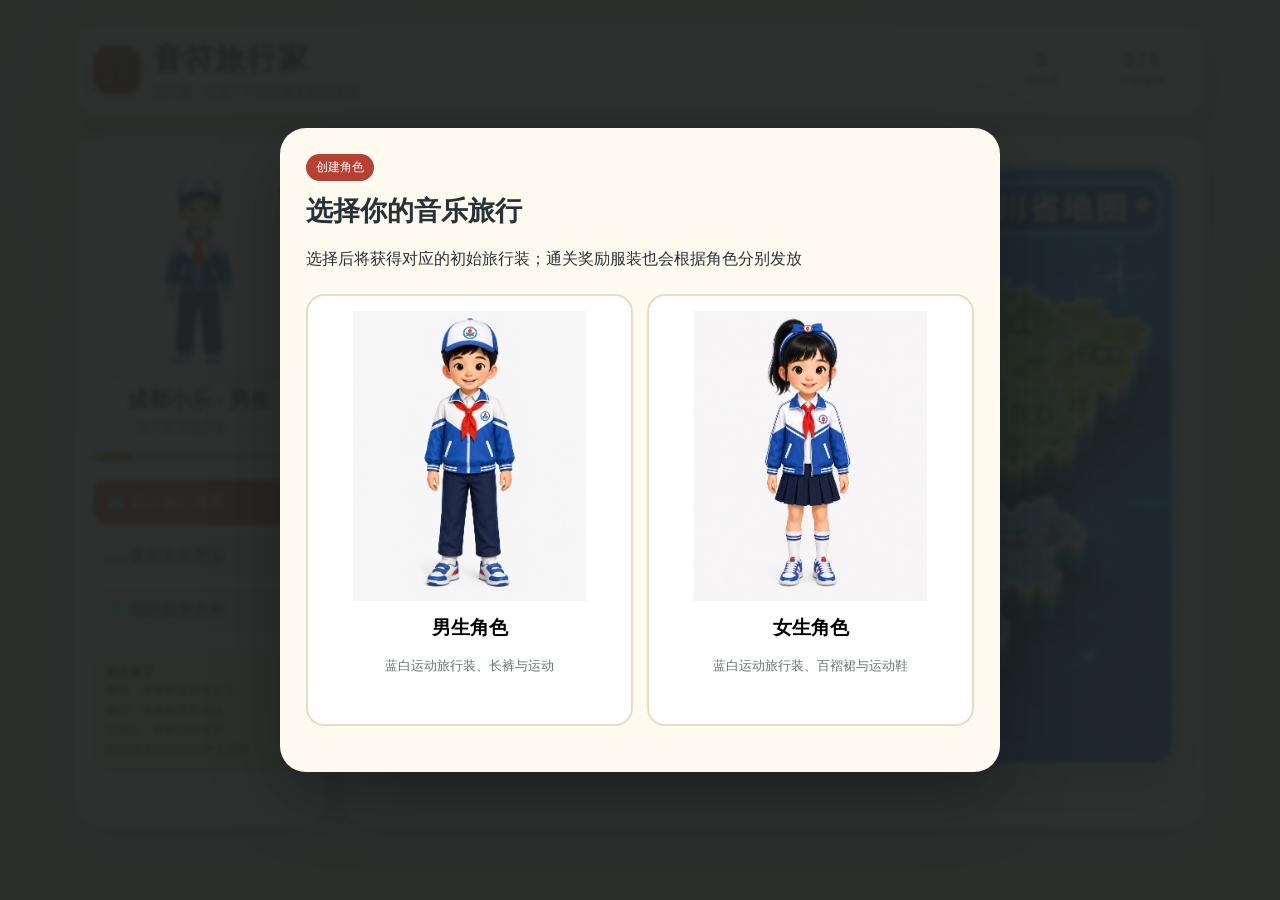
==== commit 4c5cfd23: "fix: repair live UI boot and story layout" ====
--- a/outputs/sichuan-music-game.html
+++ b/outputs/sichuan-music-game.html
@@ -133,7 +133,7 @@
     .chuannan { left: 74%; top: 73%; }
 .overlay {
       position: fixed; z-index: 20; inset: 0; display: none; place-items: center;
-      padding: 20px; background: rgba(31,36,34,.62); backdrop-filter: blur(7px);
+      padding: 20px; background: rgba(31,36,34,.94); backdrop-filter: blur(2px);
     }
     .overlay.show { display: grid; }
     .modal { width: min(720px, 100%); max-height: 90vh; overflow: auto; padding: 26px; border-radius: 26px; background: var(--paper); box-shadow: 0 24px 70px rgba(0,0,0,.3); }
@@ -213,58 +213,73 @@
     .story-fact { padding: 13px; border-radius: 14px; background: #fff8ea; }
     .knowledge-panel { min-height: 210px; margin: 14px 0; padding: 14px; border-radius: 22px; background: #efe0c8; }
     .knowledge-panel h3 { margin: 0 0 8px; color: var(--red-dark); }
-    .gal-showcase {
-      position: static; display: block; margin: 0 0 12px; pointer-events: auto;
+    .gal-story-shell { display: grid; gap: 16px; }
+        .gal-showcase {
+      position: relative;
+      width: min(760px, 100%);
+      margin: 0 auto 6px;
+      z-index: 3;
+      pointer-events: none;
     }
     .gal-showcase-card {
-      display: grid; grid-template-columns: 112px minmax(0, 1fr); align-items: center; gap: 12px;
-      width: 100%; padding: 10px 12px; border-radius: 16px; border: 2px solid rgba(255,224,163,.78);
-      background: rgba(255,250,240,.96); box-shadow: 0 8px 18px rgba(0,0,0,.16);
+      display: grid; grid-template-columns: 104px minmax(0, 1fr); align-items: center; gap: 10px;
+      width: 100%; padding: 10px 12px; border-radius: 16px; border: 2px solid rgba(255,224,163,.9);
+      background: #fffaf0; box-shadow: 0 8px 18px rgba(0,0,0,.16);
     }
     .gal-showcase-figure {
-      width: 112px; height: 78px; overflow: hidden; border-radius: 12px;
+      width: 104px; height: 72px; overflow: hidden; border-radius: 12px;
       background: #fff; border: 2px solid #eadcc0; cursor: zoom-in;
       display: flex; align-items: center; justify-content: center;
-    }
-    .gal-showcase-figure img {
-      width: 100%; height: 100%; object-fit: contain; background: #fffaf0;
+      pointer-events: auto;
     }
     .gal-showcase-copy { min-width: 0; }
     .gal-showcase-copy b {
-      display: inline-block; margin-bottom: 4px; color: var(--red-dark); font-size: 17px;
+      display: inline-block; margin-bottom: 4px; color: var(--red-dark); font-size: 16px;
     }
     .gal-showcase-copy p {
-      margin: 0; color: #5f4a27; font-size: 13px; line-height: 1.55;
-    }
-
-    #collectionTask > .dialogue,
-    #lisuCollectionTask > .dialogue,
-    #liangshanCollectionTask > .dialogue,
-    #tibetanCollectionTask > .dialogue {
+      margin: 0; color: #5f4a27; font-size: 12px; line-height: 1.5;
+    }
+
+    #collectionTask .dialogue,
+    #lisuCollectionTask .dialogue,
+    #liangshanCollectionTask .dialogue,
+    #tibetanCollectionTask .dialogue,
+    #qiangCollectionTask .dialogue,
+    #miaoCollectionTask .dialogue {
       display: none !important;
     }
-    #collectionTask > .dialogue::before,
-    #lisuCollectionTask > .dialogue::before,
-    #liangshanCollectionTask > .dialogue::before,
-    #tibetanCollectionTask > .dialogue::before,
-    #collectionTask > .dialogue > .portrait,
-    #lisuCollectionTask > .dialogue > .portrait,
-    #liangshanCollectionTask > .dialogue > .portrait,
-    #tibetanCollectionTask > .dialogue > .portrait,
-    #collectionTask > .dialogue > div > b,
-    #lisuCollectionTask > .dialogue > div > b,
-    #liangshanCollectionTask > .dialogue > div > b,
-    #tibetanCollectionTask > .dialogue > div > b,
-    #collectionTask > .dialogue > div > p,
-    #lisuCollectionTask > .dialogue > div > p,
-    #liangshanCollectionTask > .dialogue > div > p,
-    #tibetanCollectionTask > .dialogue > div > p {
+    #collectionTask .dialogue::before,
+    #lisuCollectionTask .dialogue::before,
+    #liangshanCollectionTask .dialogue::before,
+    #tibetanCollectionTask .dialogue::before,
+    #qiangCollectionTask .dialogue::before,
+    #miaoCollectionTask .dialogue::before,
+    #collectionTask .portrait,
+    #lisuCollectionTask .portrait,
+    #liangshanCollectionTask .portrait,
+    #tibetanCollectionTask .portrait,
+    #qiangCollectionTask .portrait,
+    #miaoCollectionTask .portrait,
+    #collectionTask .dialogue b,
+    #lisuCollectionTask .dialogue b,
+    #liangshanCollectionTask .dialogue b,
+    #tibetanCollectionTask .dialogue b,
+    #qiangCollectionTask .dialogue b,
+    #miaoCollectionTask .dialogue b,
+    #collectionTask .dialogue p,
+    #lisuCollectionTask .dialogue p,
+    #liangshanCollectionTask .dialogue p,
+    #tibetanCollectionTask .dialogue p,
+    #qiangCollectionTask .dialogue p,
+    #miaoCollectionTask .dialogue p {
       display: none !important;
     }
     #collectionTask .knowledge-panel,
     #lisuCollectionTask .knowledge-panel,
     #liangshanCollectionTask .knowledge-panel,
-    #tibetanCollectionTask .knowledge-panel {
+    #tibetanCollectionTask .knowledge-panel,
+    #qiangCollectionTask .knowledge-panel,
+    #miaoCollectionTask .knowledge-panel {
       min-height: 0;
       margin: 0 0 14px;
       padding: 0;
@@ -288,7 +303,7 @@
       background: linear-gradient(transparent 62%, rgba(25,19,28,.48)), radial-gradient(circle at 18% 22%, rgba(255,255,255,.24), transparent 28%);
       pointer-events: none;
     }
-    .gal-sprites { position: absolute; left: 0; right: 0; top: 16px; bottom: 168px; display: flex; justify-content: space-between; align-items: flex-end; padding: 0 52px; z-index: 1; pointer-events: none; }
+    .gal-sprites { position: absolute; left: 0; right: 0; top: 16px; bottom: 168px; display: flex; justify-content: space-between; align-items: flex-end; padding: 0 52px; z-index: 2; pointer-events: none; }
     .gal-stage > img,
     .gal-stage > picture,
     .gal-stage > .gal-character,
@@ -371,7 +386,7 @@
     .quiz-pill { padding: 7px 10px; border-radius: 999px; color: #76582b; background: #fff0c8; font-size: 12px; }
     .quiz-question { margin: 12px 0; padding: 14px; border-radius: 16px; background: #fff8ea; }
     .quiz-question h3 { margin: 0 0 10px; color: var(--red-dark); font-size: 16px; }
-    .quiz-choice.selected, .lisu-quiz-choice.selected, .liangshan-quiz-choice.selected, .tibetan-quiz-choice.selected { border-color: var(--gold); background: #fff0c8; box-shadow: 0 0 0 3px rgba(210,164,65,.18); }
+    .quiz-choice.selected, .lisu-quiz-choice.selected, .liangshan-quiz-choice.selected, .tibetan-quiz-choice.selected, .qiang-quiz-choice.selected, .miao-quiz-choice.selected { border-color: var(--gold); background: #fff0c8; box-shadow: 0 0 0 3px rgba(210,164,65,.18); }
     .quiz-score { display: none; margin: 14px 0; padding: 14px; border-radius: 16px; background: #f0e5d0; }
     .quiz-score.show { display: block; }
     .video-section-hidden { display: none !important; }
@@ -463,7 +478,7 @@
           <button class="node aba featured" id="qiangNode" type="button"><span class="icon">关卡</span><strong>羌族</strong><small>可体验</small></button>
           <button class="node ganzi featured" id="tibetanNode" type="button"><span class="icon">关卡</span><strong>藏族</strong><small>可体验</small></button>
           <button class="node liangshan featured" id="liangshanNode" type="button"><span class="icon">关卡</span><strong>凉山彝族</strong><small>可体验</small></button>
-          <button class="node chuannan locked" type="button" aria-disabled="true"><span class="icon">关卡</span><strong>苗族</strong><small>待解锁</small></button>
+          <button class="node chuannan featured" id="miaoNode" type="button"><span class="icon">关卡</span><strong>苗族</strong><small>可体验</small></button>
           <button class="node panxi featured" id="panxiNode" type="button"><span class="icon">关卡</span><strong>俚濮彝族</strong><small>可体验</small></button>
           <button class="node lisu featured" id="lisuNode" type="button"><span class="icon">关卡</span><strong>傈僳族</strong><small>可体验</small></button>
         </div>
@@ -479,7 +494,7 @@
         <p>旅行手册来到攀枝花市仁和区平地镇。古乐图鉴中的五件声音信物散落了，收集它们、读懂它们在合奏中的作用，才能重新点亮“俚濮谈经古乐”</p>
         <div class="dialogue">
           <div class="portrait">🧒</div>
-          <div><b>小洛（虚构引导角色）</b><p>“每件乐器都有自己的声音位置。竹笛、三弦、月琴、响篾和树叶都找到后，我们再让它们共同加入古乐图鉴！</p></div>
+          <div><b>小洛（虚构引导角色）</b><p>“每件乐器都有自己的声音位置。竹笛、三弦、月琴、响篾和树叶都找到后，我们再让它们共同加入古乐图鉴！”</p></div>
         </div>
         <div class="theory-card"><b>声音背景：</b>谈经古乐包含器乐合奏与经腔演唱两种形态，音乐多呈现民族五声徵调式色彩，旋律平直舒缓、节奏律动规整</div>
         <div class="costume-placeholder"><div class="frame">🏅</div><div><b>小测奖励规则</b><br><small>乐器知识小测正确率达到 80% 可获得“古乐守护者”徽章；正确率达到 100% 才发放角色专属服装</small></div></div>
@@ -498,7 +513,7 @@
           <button class="instrument-card" data-key="xiangmie"><img src="https://upload.wikimedia.org/wikipedia/commons/thumb/4/4d/5_Leaf_Kouxian.jpg/960px-5_Leaf_Kouxian.jpg" alt="口弦类实物参考"><span>响篾</span><small>竹制簧片 · 口腔共鸣</small></button>
           <button class="instrument-card" data-key="leaf"><img src="https://upload.wikimedia.org/wikipedia/commons/thumb/7/7f/Aaron_Burden_2015-07-28_%28Unsplash%29.jpg/960px-Aaron_Burden_2015-07-28_%28Unsplash%29.jpg" alt="真实树叶"><span>树叶</span><small>自然材料 · 用于伴奏</small></button>
         </div>
-        <button class="primary" id="assembleButton" disabled">五件齐备，进入乐器知识小测</button>
+        <button class="primary" id="assembleButton" disabled>五件齐备，进入乐器知识小测</button>
         <button class="secondary close">暂时返回地图</button>
       </div>
 
@@ -535,7 +550,7 @@
         <p>旅行手册来到傈僳族音乐资料馆。这里留下了许多传统乐器的名字，但今天我们先聚焦仍较常见、适合本关探索的三件：起奔（期奔）、笛哩吐和葫芦笙（阿咪直陆）</p>
         <div class="dialogue">
           <div class="portrait">🎧</div>
-          <div><b>阿洛（虚构傈僳族音乐伙伴）</b><p>“起奔用四根弦弹出旋律，笛哩吐用短竹管吹出歌声，葫芦笙（阿咪直陆）靠葫芦笙斗和竹管里的簧片发声。你能把这三件乐器的声音身份分清楚吗？</p></div>
+          <div><b>阿洛（虚构傈僳族音乐伙伴）</b><p>“起奔用四根弦弹出旋律，笛哩吐用短竹管吹出歌声，葫芦笙（阿咪直陆）靠葫芦笙斗和竹管里的簧片发声。你能把这三件乐器的声音身份分清楚吗？”</p></div>
         </div>
         <div class="theory-card"><b>声音背景：</b>傈僳族传统乐器种类丰富，本关先聚焦起奔（期奔）、笛哩吐和葫芦笙（阿咪直陆）三种适合探索的声音信物</div>
         <div class="costume-placeholder"><div class="frame">🏅</div><div><b>关卡奖励规则</b><br><small>傈僳族乐器小测正确率达到 80% 可获得徽章；正确率达到 100% 解锁角色专属服装</small></div></div>
@@ -608,8 +623,8 @@
         </div>
         <div class="theory-card" id="liangshanVideoIntro"><b>视频赏析任务：</b>两张视频卡会带你从画面、歌舞动作和声音一起感受凉山彝族传统音乐。每段视频都需要看完整段，并答对对应选择题，才会记录为完成</div>
         <div class="video-grid" id="liangshanVideoGrid">
-          <div class="video-card" data-key="duoluhe" tabindex="0"><h3>视频一：凉山彝族传统歌舞《朵洛荷</h3><video controls preload="metadata" src="assets/liangshan-duoluohe.mp4"></video><p>《朵洛荷》常被作为凉山彝族歌舞文化的代表性材料来欣赏，你可以观察队形、步伐、呼喊式衬词和集体歌舞氛围，理解传统音乐不只是“听”，也和节庆、身体动作、群体交流连在一起</p></div>
-          <div class="video-card" data-key="amoniuniu" tabindex="0"><h3>视频二：凉山彝族歌曲《阿嫫妞妞</h3><video controls preload="metadata" src="assets/liangshan-amoniuniu.mp4"></video><p>《阿嫫妞妞》适合用来感受彝族歌曲中亲切、抒情的一面。你可以关注旋律走向、彝语演唱的音色，以及歌曲如何表达亲情、赞美和地方生活情感</p></div>
+          <div class="video-card" data-key="duoluhe" tabindex="0"><h3>视频一：凉山彝族传统歌舞《朵洛荷》</h3><video controls preload="metadata" src="assets/liangshan-duoluohe.mp4"></video><p>《朵洛荷》常被作为凉山彝族歌舞文化的代表性材料来欣赏，你可以观察队形、步伐、呼喊式衬词和集体歌舞氛围，理解传统音乐不只是“听”，也和节庆、身体动作、群体交流连在一起</p></div>
+          <div class="video-card" data-key="amoniuniu" tabindex="0"><h3>视频二：凉山彝族歌曲《阿嫫妞妞》</h3><video controls preload="metadata" src="assets/liangshan-amoniuniu.mp4"></video><p>《阿嫫妞妞》适合用来感受彝族歌曲中亲切、抒情的一面。你可以关注旋律走向、彝语演唱的音色，以及歌曲如何表达亲情、赞美和地方生活情感</p></div>
         </div>
         <button class="primary" id="liangshanQuizButton" disabled">乐器与视频齐备，进入知识小测</button>
         <button class="secondary close">暂时返回地图</button>
@@ -667,7 +682,7 @@
         </div>
         <div class="theory-card video-section-hidden" id="tibetanVideoIntro"><b>视频赏析任务：</b>先看《格桑拉》如何把酒歌“昌鲁”、敬酒仪式和祝福歌声连接起来，再看巴塘弦子如何呈现边唱边舞、弦乐伴奏、队形和生活场景。每段资料需要“看完确认 + 答对问题”两个条件</div>
         <div class="video-grid video-section-hidden" id="tibetanVideoGrid">
-          <div class="video-card" data-key="gesangla" tabindex="0"><h3>视频一：《格桑拉</h3><video controls preload="metadata" src="assets/tibetan-gesangla.mp4"></video><p>《格桑拉》可作为认识藏族酒歌“昌鲁”的入口。酒歌常在喝酒、敬酒时唱起，也可以伴随简单舞蹈动作；在传统节日、婚礼等场合，歌声会和接杯、弹酒、饮酒、干杯等礼仪动作连接，表达祝福、祈祷、爱情与欢聚情感</p><button class="secondary tibetan-video-viewed" data-key="gesangla">我已看完视频</button></div>
+          <div class="video-card" data-key="gesangla" tabindex="0"><h3>视频一：《格桑拉》</h3><video controls preload="metadata" src="assets/tibetan-gesangla.mp4"></video><p>《格桑拉》可作为认识藏族酒歌“昌鲁”的入口。酒歌常在喝酒、敬酒时唱起，也可以伴随简单舞蹈动作；在传统节日、婚礼等场合，歌声会和接杯、弹酒、饮酒、干杯等礼仪动作连接，表达祝福、祈祷、爱情与欢聚情感</p><button class="secondary tibetan-video-viewed" data-key="gesangla">我已看完视频</button></div>
           <div class="video-card" data-key="xianzi" tabindex="0"><h3>视频二：巴塘弦子</h3><video controls preload="metadata" src="assets/tibetan-batang-xianzi.mp4"></video><p>巴塘弦子也常被称作巴塘弦子舞，是甘孜巴塘一带有代表性的藏族歌舞形态。赏析时不要只听旋律，还要观察弦乐伴奏、边唱边舞、队形变化、甩袖步伐，以及节奏从舒展到热烈的推进方式</p><button class="secondary tibetan-video-viewed" data-key="xianzi">我已看完视频</button></div>
         </div>
         <button class="primary" id="tibetanQuizButton" disabled">乐器与视频齐备，进入知识小测</button>
@@ -756,6 +771,62 @@
           [3] 阿坝州及四川非遗相关公开资料综合整理：羌族白石崇拜、释比文化、萨朗舞、羌族多声部民歌与村寨习俗。<br>
           <b>视频说明：</b>本关已预留“羌族羊皮鼓舞”和“羌族萨朗舞”两个视频位，等待后续放入教师选定视频文件。</div>
         <p><button class="secondary" id="replayQiangChapterButton">重新游玩本关</button><button class="secondary" id="retryQiangFromResultButton">再挑战小测</button><button class="primary close">收下记录，返回地图</button></p>
+      </div>
+
+
+      <div id="miaoIntro" class="task">
+        <span class="tag">特色关卡 06</span>
+        <h2>川南：花山风里的苗歌回声</h2>
+        <p>旅行手册翻到四川东南部，宜宾与泸州一带的山地苗寨正等着你。花山节的芦笙响起，木鼓敲醒山场，飞歌把高坡与溪谷连成一条回声路。你要跟随新的音乐伙伴，找回芦笙、木鼓和苗歌三枚“花山回声信物”，再为两首传统歌曲预留出欣赏位置。</p>
+        <div class="dialogue"><div class="portrait">🎐</div><div><b>岚歌（虚构川南苗族音乐伙伴）</b><p>“旅行家，苗寨把故事藏在歌里，也把节日藏在脚步和簧管里。只要你愿意听，山风都会替我们和你一起合唱。”</p></div></div>
+        <div class="theory-card"><b>声音背景：</b>本关聚焦四川苗族音乐中适合游戏学习的三条线索：芦笙与花山场景、木鼓与节庆节奏、苗歌与飞歌里的高腔回声；视频部分预留两首传统歌曲位，后续可直接换成你挑选的真实视频。</div>
+        <div class="costume-placeholder"><div class="frame">🎁</div><div><b>关卡奖励规则</b><br><small>苗族音乐小测正确率达到 80% 可获得徽章；正确率达到 100% 时，等后续服饰素材补齐后可发放对应服装奖励。</small></div></div>
+        <p><button class="primary" id="startMiaoTask">进入四川苗族声音旅程</button><button class="secondary close">返回地图</button></p>
+      </div>
+
+      <div id="miaoCollectionTask" class="task">
+        <span class="tag">主任务</span>
+        <h2>收集三件四川苗族声音信物</h2>
+        <div class="knowledge-panel" id="miaoKnowledgePanel"><h3>当前剧情单元</h3><p>跟随人物对话推进故事，答对当前问题后解锁下一段。</p></div>
+        <div class="collection-progress"><p>依次完成三段音乐信物剧情，再进入两首传统歌曲的视频预留单元。每个视频位需要“确认视频位 + 答对观察题”两个条件，才算完成。</p><b id="miaoCollectionCount">剧情进度 0 / 3</b></div>
+        <div class="instrument-grid three" id="miaoInstrumentGrid">
+          <button class="instrument-card" data-key="lusheng"><img src="assets/miao-lusheng.svg" alt="芦笙教学示意图"><span>芦笙</span><small>多管簧鸣 · 花山节线索</small></button>
+          <button class="instrument-card" data-key="mugu"><img src="assets/miao-mugu.svg" alt="木鼓教学示意图"><span>木鼓</span><small>鼓点召集 · 节庆节奏</small></button>
+          <button class="instrument-card" data-key="feige"><img src="assets/miao-song.svg" alt="苗歌与飞歌示意图"><span>苗歌 / 飞歌</span><small>高腔回声 · 叙事祝愿</small></button>
+        </div>
+        <div class="theory-card video-section-hidden" id="miaoVideoIntro"><b>视频预留任务：</b>视频一预留“四川苗族飞歌”，重点观察高腔长音、即兴延展和对山回应；视频二预留“四川苗族花山调（或花山节歌）”，重点观察芦笙、节日队形和歌舞合一的场面。你后续把视频文件放进来后，这里可以直接替换成真实播放。</div>
+        <div class="video-grid video-section-hidden" id="miaoVideoGrid">
+          <div class="video-card" data-key="feigeSong" tabindex="0"><h3>视频一预留：四川苗族飞歌</h3><div class="video-placeholder">等待放入视频文件</div><p>飞歌常用高腔长音把情感送向远处山坡，适合引导玩家观察“声音如何在山场里飞起来”。</p><button class="secondary miao-video-viewed" data-key="feigeSong">我已确认视频位</button></div>
+          <div class="video-card" data-key="huashanSong" tabindex="0"><h3>视频二预留：四川苗族花山调</h3><div class="video-placeholder">等待放入视频文件</div><p>花山节相关歌曲常与芦笙、节庆装束、集体舞步和青年交往场景相连，适合帮助玩家理解音乐与习俗的关系。</p><button class="secondary miao-video-viewed" data-key="huashanSong">我已确认视频位</button></div>
+        </div>
+        <button class="primary" id="miaoQuizButton" disabled>音乐信物与视频位齐备，进入知识小测</button>
+        <button class="secondary close">暂时返回地图</button>
+      </div>
+
+      <div id="miaoQuizTask" class="task">
+        <span class="tag">掌握检测</span>
+        <h2>四川苗族音乐知识小测</h2>
+        <div class="dialogue"><div class="portrait">🎐</div><div><b>岚歌</b><p>“最后一关到了。把芦笙、木鼓、飞歌和花山节的线索串起来，花山上的那道风，就会替你把答案送回来。”</p></div></div>
+        <div class="theory-card"><b>检测目标：</b>从芦笙的形制与场景、木鼓的节奏作用、飞歌与古歌的声音特点、花山节与传统歌曲赏析五个方面检查探索成果。</div>
+        <div class="quiz-meta"><span class="quiz-pill">5 题</span><span class="quiz-pill">4 题及以上：徽章</span><span class="quiz-pill">5 题全对：服装奖励占位</span></div>
+        <div id="miaoQuizPanel"></div>
+        <div class="quiz-score" id="miaoQuizScoreBox"><b id="miaoQuizScoreText"></b><p id="miaoQuizScoreHint"></p></div>
+        <button class="primary" id="submitMiaoQuizButton">提交小测</button><button class="secondary" id="retryMiaoQuizButton">重新作答</button>
+      </div>
+
+      <div id="miaoResult" class="task result">
+        <div class="reward">🎐</div><h2 id="miaoResultTitle">四川苗族音乐图鉴点亮</h2>
+        <div class="dialogue"><div class="portrait">🎐</div><div><b>岚歌</b><p>“你已经把簧声、鼓点和花山上的歌路收进旅程。等真正的视频补上后，这两首歌会在这里把苗寨的节日风景唱得更完整。”</p></div></div>
+        <p id="miaoResultSummary">你已经认识芦笙、木鼓、苗歌 / 飞歌，也完成了两首传统歌曲预留位的学习任务。</p>
+        <div class="theory-card"><b>重要说明：</b>四川苗族音乐与花山节、青年交往、祖先传说和山地聚居生活紧密相连。本关先做可互动的入门版本，后续还可以继续扩展酒歌、古歌、祭祀歌等内容。</div>
+        <div class="theory-card" id="miaoRewardSummary"><b>获得奖励：</b>四川苗族音乐徽章 · 四川苗族音乐图鉴</div>
+        <div class="badge-award" id="miaoBadgeAwardBlock"><img src="assets/unknown-badge.png" alt="四川苗族音乐徽章占位"><div><h3>四川苗族音乐徽章</h3><p>这枚徽章位置先用未知徽章占位。设定上它会化用花山、芦笙、蝴蝶纹和高山回声：花山象征节日与相会，芦笙把簧声吹进山场，蝴蝶纹呼应苗族“蝴蝶妈妈”等祖源叙事，飞歌则把祝愿和情感送向远方坡岭。</p></div></div>
+        <div class="reward-outfit" id="miaoRewardOutfitBlock"><img id="miaoRewardOutfitImage" src="assets/unknown-outfit.png" alt="四川苗族通关服装奖励占位"><div><b id="miaoRewardOutfitTitle">苗族服装奖励待解</b><p id="miaoRewardOutfitText">四川苗族音乐小测 100% 正确后，这套服装会放入角色衣柜。当前先使用未知服装卡占位。</p><button class="primary" id="openMiaoRewardWardrobe">打开衣柜</button></div></div>
+        <div class="source-list"><b>参考资料：</b><br>
+          [1] 公开非遗资料与民族音乐常识整理：苗族芦笙、花山节、苗族飞歌、苗族古歌。<br>
+          [2] 四川苗族聚居区与川南苗寨民俗公开资料综合整理：节庆、服饰、青年歌会与山地聚落生活。<br>
+          <b>视频说明：</b>本关已预留“四川苗族飞歌”和“四川苗族花山调（或花山节歌）”两个视频位，等待后续放入教师选定视频文件。</div>
+        <p><button class="secondary" id="replayMiaoChapterButton">重新游玩本关</button><button class="secondary" id="retryMiaoFromResultButton">再挑战小测</button><button class="primary close">收下记录，返回地图</button></p>
       </div>
     </section>
   </div>
@@ -890,6 +961,16 @@
     if (typeof state.qiang.coinsAwarded === 'undefined') state.qiang.coinsAwarded = !!state.qiang.finished;
     if (typeof state.qiang.badgeUnlocked === 'undefined') state.qiang.badgeUnlocked = !!state.qiang.finished;
     if (typeof state.qiang.outfitUnlocked === 'undefined') state.qiang.outfitUnlocked = false;
+
+    if (!state.miao) state.miao = { collected: [], videoViewed: [], videoAnswered: [], videoWatched: [], finished: false, badgeUnlocked: false, outfitUnlocked: false, lastQuizScore: 0, coinsAwarded: false };
+    if (!Array.isArray(state.miao.collected)) state.miao.collected = [];
+    if (!Array.isArray(state.miao.videoViewed)) state.miao.videoViewed = [];
+    if (!Array.isArray(state.miao.videoAnswered)) state.miao.videoAnswered = [];
+    if (!Array.isArray(state.miao.videoWatched)) state.miao.videoWatched = [];
+    if (typeof state.miao.lastQuizScore === 'undefined') state.miao.lastQuizScore = state.miao.finished ? 4 : 0;
+    if (typeof state.miao.coinsAwarded === 'undefined') state.miao.coinsAwarded = !!state.miao.finished;
+    if (typeof state.miao.badgeUnlocked === 'undefined') state.miao.badgeUnlocked = !!state.miao.finished;
+    if (typeof state.miao.outfitUnlocked === 'undefined') state.miao.outfitUnlocked = false;
     const lipuInstrumentKeys = ['dizi', 'sanxian', 'yueqin', 'xiangmie', 'leaf'];
     const lisuInstrumentKeys = ['qiben', 'dilitu', 'hulusheng'];
     const liangshanInstrumentKeys = ['hure', 'mabu', 'kexijuer'];
@@ -898,6 +979,8 @@
     const tibetanVideoKeys = ['gesangla', 'xianzi'];
     const qiangInstrumentKeys = ['qiangdi', 'yangpigu', 'duoshengbu'];
     const qiangVideoKeys = ['yangpiguDance', 'salangDance'];
+    const miaoInstrumentKeys = ['lusheng', 'mugu', 'feige'];
+    const miaoVideoKeys = ['feigeSong', 'huashanSong'];
     const instrumentData = {
       dizi: { name: '竹笛', question: '在俚濮/里泼彝族谈经古乐的“葫芦谷风声”里，竹笛最像哪一种声音信物？', choices: ['敲击洪水石的节拍', '吹出旋律、引路的风之声', '托住低音的船底声', '靠口腔共鸣的竹篾声'], correct: 1 },
       sanxian: { name: '三弦', question: '小洛把三弦比作“葫芦船的船底”，是为了提醒玩家它的哪种声音作用？', choices: ['弹拨发声，并提供低音与节奏支撑', '只负责最高旋律', '靠牛角喇叭口扩大音量', '用树叶边缘振动发声'], correct: 0 },
@@ -969,6 +1052,52 @@
       { question: '本关把白石、碉楼、云路等元素放进故事，是为了帮助玩家理解什么？', choices: ['羌族音乐与村寨、祭仪、节庆和山地生活相连', '音乐只存在于按钮里', '地图越亮音乐越高', '服装决定乐器类别'], correct: 0 }
     ];
 
+    const miaoInstrumentData = {
+      lusheng: { name: '芦笙', question: '岚歌说芦笙一响，花山场就热闹起来了。芦笙最核心的声音身份是什么？', choices: ['多管簧鸣乐器，常与花山节和芦笙舞相连', '单片口弦，靠手指拨动', '双管竖吹，声音像羌笛', '鼓面敲击，用于羊皮鼓舞'], correct: 0 },
+      mugu: { name: '木鼓', question: '木鼓在本关里最常关联哪类场景？', choices: ['只用于电子节拍练习', '节庆聚会、仪式节奏和集体舞步的召集', '只用于服装展示', '只用于地图提示'], correct: 1 },
+      feige: { name: '苗歌 / 飞歌', question: '苗族飞歌最适合用哪句话概括？', choices: ['没有旋律，只是说话', '高腔长音、山坡回声感强，常用于传情祝愿', '专门由木鼓敲击完成', '只能在室内低声演唱'], correct: 1 }
+    };
+
+    const miaoStoryLines = {
+      lusheng: { unit: '第一幕 · 花山坡上的簧声路', npc: '岚歌', portrait: '🎐', scenes: [
+        { speaker: 'npc', text: '“旅行家，花山坡已经立起节旗。苗家青年会在这里相会，芦笙一响，整片山场就像醒过来一样。”' },
+        { speaker: 'hero', text: '“我听见不是一根管子的声音，而像几道簧声一起推着风往上走。”' },
+        { speaker: 'npc', text: '“对。芦笙是多管簧鸣乐器，常和芦笙舞、花山节、迎客与聚会连在一起。它一响，脚步就会跟上来。”' },
+        { speaker: 'hero', text: '“原来第一件信物不是一段旋律，而是一整片节日山场的声音门。”' }
+      ] },
+      mugu: { unit: '第二幕 · 木鼓把人群召到火边', npc: '岚歌', portrait: '🎐', scenes: [
+        { speaker: 'npc', text: '“山场热闹起来后，鼓点会把更远的人也叫回来。木鼓不像芦笙那样飘，它更像把脚下的土地敲醒。”' },
+        { speaker: 'hero', text: '“所以大家会先听见鼓，再跟着鼓点围拢？”' },
+        { speaker: 'npc', text: '“是。木鼓常与节庆、仪式、队形变化和集体舞步相连。它不只是伴奏，也是在给人群发出同走一步的信号。”' },
+        { speaker: 'hero', text: '“鼓点像在地上铺路。第二件信物，我听见它的重量了。”' }
+      ] },
+      feige: { unit: '第三幕 · 飞歌把山风唱高了', npc: '岚歌', portrait: '🎐', scenes: [
+        { speaker: 'npc', text: '“最后一件信物没有固定形状，它藏在歌里。老人会唱祖先故事，年轻人会把情意和祝愿唱进高坡回声里。”' },
+        { speaker: 'hero', text: '“这就是你说的飞歌？”' },
+        { speaker: 'npc', text: '“飞歌常用高腔长音把声音送远，古歌则更像讲述祖源与迁徙。有人会把故事追到枫木生万物、蝴蝶妈妈这样的传说里。”' },
+        { speaker: 'hero', text: '“原来歌声既能讲祖先，也能把心意飞到山那边。第三件信物收到了。”' }
+      ] }
+    };
+
+    const miaoVideoStoryLines = {
+      feigeSong: { unit: '第四幕 · 飞歌的视频位', npc: '岚歌', portrait: '🎐', scenes: [
+        { speaker: 'npc', text: '“这里先留给苗族飞歌。等你放入视频，就能看见一口气怎样把长音送到对山去。”' },
+        { speaker: 'hero', text: '“那我应该注意高腔、拖腔和像对山呼应一样的回声感。”' },
+        { speaker: 'npc', text: '“对。别只看热闹，要听见山地空间怎样被歌声拉开。”' }
+      ], question: '观看苗族飞歌时，最值得优先观察什么？', choices: ['高腔长音、拖腔延展和对山回应感', '只看字幕颜色', '只看是否有人敲木鼓', '只看地图上有几个节点'], correct: 0 },
+      huashanSong: { unit: '第五幕 · 花山调的视频位', npc: '岚歌', portrait: '🎐', scenes: [
+        { speaker: 'npc', text: '“第二个视频位留给花山调，或者与花山节有关的节日歌。这里的歌往往不会单独站着，它会和芦笙、服饰、舞步一起出现。”' },
+        { speaker: 'hero', text: '“也就是说，我不仅要听旋律，还要看歌、舞、节庆场景怎么连在一起。”' },
+        { speaker: 'npc', text: '“没错。苗寨的音乐，常常是在‘一起唱、一起走、一起相会’里成立的。”' }
+      ], question: '观看花山调（或花山节歌）时，最适合观察什么？', choices: ['芦笙、节日队形、服饰与歌舞合一的场面', '只看视频封面', '只听木鼓有没有出现一次', '只判断是不是独唱'], correct: 0 }
+    };    const miaoQuizData = [
+      { question: '芦笙在本关中的核心声音身份是什么？', choices: ['多管簧鸣乐器，常与花山节和芦笙舞相连', '拉弦乐器', '单片口弦', '纯粹打击乐器'], correct: 0 },
+      { question: '木鼓在四川苗族音乐生活里更像什么？', choices: ['地图装饰', '召集人群、带出节庆节奏和舞步的鼓点线索', '只用于独奏', '只用于安静讲故事'], correct: 1 },
+      { question: '苗族飞歌最鲜明的声音特点是？', choices: ['低声耳语', '高腔长音、可向山坡远送', '全靠芦笙代唱', '只有打击没有旋律'], correct: 1 },
+      { question: '本关把花山节放进剧情里，是为了帮助玩家理解什么？', choices: ['音乐与节庆、交往、山场空间的联系', '服装比音乐更重要', '只有地图颜色变化', '乐器都在室内使用'], correct: 0 },
+      { question: '苗族古歌与飞歌在本关里的共同意义，更接近哪一项？', choices: ['都只用来算分', '都能承载故事、祝愿与情感表达', '都必须没有歌词', '都只在现代舞台上存在'], correct: 1 }
+    ];
+
     const lipuStoryLines = {
       dizi: { unit: '第一幕 · 葫芦谷的风之匙', npc: '小洛', portrait: '🧒', scenes: [
         { speaker: 'npc', text: '“旅行家，攀枝花的山风把你带到葫芦谷。传说大洪水之后，祖先坐在葫芦里保住了火种和歌声。”' },
@@ -1129,6 +1258,7 @@
     const liangshanQuizAnswers = {};
     const tibetanQuizAnswers = {};
     const qiangQuizAnswers = {};
+    const miaoQuizAnswers = {};
     const tibetanQuizData = [
       { question: '扎念（扎木聂）在“格萨尔古道”一幕中属于哪类乐器？', choices: ['长号类吹奏乐器', '弹拨乐器', '打击乐器', '电子乐器'], correct: 1 },
       { question: '毕旺与甘孜藏族哪类歌舞线索关系最密切？', choices: ['只和寺院号声有关', '弦子歌舞中的弓弦伴奏、歌声和舞步', '只用于地图标记', '只用于独奏电子音色'], correct: 1 },
@@ -1182,7 +1312,8 @@
         lisu: isMale ? 'assets/lisu-reward-male.png' : 'assets/lisu-reward-female.png',
         liangshan: isMale ? 'assets/liangshan-reward-male.png' : 'assets/liangshan-reward-female.png',
         tibetan: isMale ? 'assets/tibetan-reward-male.png' : 'assets/tibetan-reward-female.png',
-        qiang: 'assets/unknown-outfit.png'
+        qiang: 'assets/unknown-outfit.png',
+        miao: 'assets/unknown-outfit.png'
       };
       return map[outfitKey] || 'assets/unknown-outfit.png';
     }
@@ -1225,6 +1356,7 @@
       renderLiangshanState();
       renderTibetanState();
       renderQiangState();
+      renderMiaoState();
       document.querySelector('#profileName').textContent = isMale ? '成都小乐 · 男生' : '成都小乐 · 女生';
       document.querySelector('#studentAvatar').style.display = 'none';
       const avatarImage = document.querySelector('#avatarOutfit');
@@ -1239,6 +1371,8 @@
       document.querySelector('#wardrobeTibetanRewardImage').src = state.tibetan.outfitUnlocked ? tibetanRewardSrc : unknownOutfitSrc;
       const qiangCard = document.querySelector('#qiangRewardOutfitCard');
       if (qiangCard) qiangCard.classList.toggle('locked', !state.qiang.outfitUnlocked);
+      const miaoCard = document.querySelector('#miaoRewardOutfitCard');
+      if (miaoCard) miaoCard.classList.toggle('locked', !state.miao.outfitUnlocked);
       document.querySelector('#liangshanRewardOutfitImage').src = state.liangshan.outfitUnlocked ? liangshanRewardSrc : unknownOutfitSrc;
       document.querySelector('#rewardOutfitImage').src = state.outfitUnlocked ? rewardSrc : unknownOutfitSrc;
       document.querySelector('#rewardOutfitTitle').textContent = state.outfitUnlocked ? (isMale ? '获得男生专属红色服装' : '获得女生专属蓝色服装') : '服装奖励待解锁';
@@ -1288,7 +1422,8 @@
         lisuCollectionTask: { panel: '#lisuKnowledgePanel', open: () => openCurrentLisuStory() },
         liangshanCollectionTask: { panel: '#liangshanKnowledgePanel', open: () => openCurrentLiangshanStory() },
         tibetanCollectionTask: { panel: '#tibetanKnowledgePanel', open: () => openCurrentTibetanStory() },
-        qiangCollectionTask: { panel: '#qiangKnowledgePanel', open: () => openCurrentQiangStory() }
+        qiangCollectionTask: { panel: '#qiangKnowledgePanel', open: () => openCurrentQiangStory() },
+        miaoCollectionTask: { panel: '#miaoKnowledgePanel', open: () => openCurrentMiaoStory() }
       }[id];
       if (!config) return;
       setTimeout(() => {
@@ -1484,7 +1619,7 @@
       if (mode === 'liangshan' || mode === 'liangshanVideo') return 'stage-liangshan';
       if (mode === 'tibetan' || mode === 'tibetanVideo') return 'stage-tibetan';
       if (mode === 'qiang' || mode === 'qiangVideo') return 'stage-qiang';
-      if (mode === 'miao') return 'stage-miao';
+      if (mode === 'miao' || mode === 'miaoVideo') return 'stage-miao';
       return '';
     }
     function modeFromTaskId(taskId) {
@@ -1493,6 +1628,7 @@
       if (taskId.indexOf('liangshan') === 0) return 'liangshan';
       if (taskId.indexOf('tibetan') === 0) return 'tibetan';
       if (taskId.indexOf('qiang') === 0) return 'qiang';
+      if (taskId.indexOf('miao') === 0) return 'miao';
       if (['intro', 'collectionTask', 'assembleTask', 'result'].includes(taskId)) return 'lipu';
       return '';
     }
@@ -1505,16 +1641,17 @@
       const npcVisual = npcSprite ? '<img src="' + escapeHtml(npcSprite) + '" alt="' + escapeHtml(story.npc) + '站绘">' : '<div class="emoji-sprite">' + escapeHtml(story.portrait) + '</div>';
       const stageClass = story.stage ? ' ' + story.stage : '';
       const showcase = story.instrumentVisual
-        ? '<div class="gal-showcase"><div class="gal-showcase-card"><button class="gal-showcase-figure" type="button" onclick="event.stopPropagation(); showImagePreview(\'' + escapeHtml(story.instrumentVisual.name) + '\', \''
-            + escapeHtml(story.instrumentVisual.src) + '\');"><img src="' + escapeHtml(story.instrumentVisual.src) + '" alt="' + escapeHtml(story.instrumentVisual.name) + '"></button><div class="gal-showcase-copy"><b>'
-            + escapeHtml(story.instrumentVisual.name) + '</b><p>' + escapeHtml(story.instrumentVisual.summary || '点击图片可放大查看乐器细节。') + '</p></div></div></div>'
+        ? '<div class="gal-showcase"><div class="gal-showcase-card"><button class="gal-showcase-figure" type="button" onclick="event.stopPropagation(); showImagePreview(\'' + escapeHtml(story.instrumentVisual.name) + '\', \'' + escapeHtml(story.instrumentVisual.src) + '\');"><img src="' + escapeHtml(story.instrumentVisual.src) + '" alt="' + escapeHtml(story.instrumentVisual.name) + '"></button><div class="gal-showcase-copy"><b>' + escapeHtml(story.instrumentVisual.name) + '</b><p>' + escapeHtml(story.instrumentVisual.summary || '点击图片可放大查看乐器细节。') + '</p></div></div></div>'
         : '';
-      return '<div class="gal-stage' + stageClass + '">' +
-        '<div class="gal-sprites">' +
-          '<div class="gal-character hero ' + (heroActive ? 'speaking' : '') + '"><img src="' + escapeHtml(getHeroSprite()) + '" alt="玩家角色站绘"><div class="gal-character-name">玩家</div></div>' +
-          '<div class="gal-character npc ' + (npcActive ? 'speaking' : '') + '" data-npc="' + escapeHtml(story.npc) + '">' + npcVisual + '<div class="gal-character-name">' + escapeHtml(story.npc) + '</div></div>' +
+      return '<div class="gal-story-shell">' +
+        showcase +
+        '<div class="gal-stage' + stageClass + '">' +
+          '<div class="gal-sprites">' +
+            '<div class="gal-character hero ' + (heroActive ? 'speaking' : '') + '"><img src="' + escapeHtml(getHeroSprite()) + '" alt="玩家角色站绘"><div class="gal-character-name">玩家</div></div>' +
+            '<div class="gal-character npc ' + (npcActive ? 'speaking' : '') + '" data-npc="' + escapeHtml(story.npc) + '">' + npcVisual + '<div class="gal-character-name">' + escapeHtml(story.npc) + '</div></div>' +
+          '</div>' +
+          '<div class="gal-dialogue-box"><span class="gal-name">' + escapeHtml(scene.speaker) + '</span><p>' + escapeHtml(scene.text) + '</p>' + action + '</div>' +
         '</div>' +
-        '<div class="gal-dialogue-box"><span class="gal-name">' + escapeHtml(scene.speaker) + '</span>' + showcase + '<p>' + escapeHtml(scene.text) + '</p>' + action + '</div>' +
       '</div>';
     }
     function storyDialogue(line) {
@@ -2009,6 +2146,120 @@
       const retryButton = document.querySelector('#retryQiangFromResultButton');
       if (retryButton) retryButton.style.display = state.qiang.outfitUnlocked ? 'none' : 'inline-block';
     }
+
+
+    function miaoVideoCompleted(key) {
+      return state.miao.videoViewed.includes(key) && state.miao.videoAnswered.includes(key);
+    }
+    function syncMiaoVideoProgress() {
+      state.miao.videoViewed = cleanCollectedKeys(state.miao.videoViewed, miaoVideoKeys);
+      state.miao.videoAnswered = cleanCollectedKeys(state.miao.videoAnswered, miaoVideoKeys);
+      state.miao.videoWatched = cleanCollectedKeys(miaoVideoKeys.filter(key => miaoVideoCompleted(key)), miaoVideoKeys);
+    }
+    function miaoVideoStoryUnitHtml(story, key, sceneIndex = 0) {
+      const stagedStory = Object.assign({}, story, { stage: story.stage || stageForMode('miaoVideo') });
+      const scenes = stagedStory.scenes || [stagedStory.line || ''];
+      const safeSceneIndex = Math.min(sceneIndex, scenes.length - 1);
+      const labelSuffix = safeSceneIndex === scenes.length - 1 ? '知识选择' : '对话 ' + (safeSceneIndex + 1) + ' / ' + scenes.length;
+      const label = '<span class="story-unit-label">' + escapeHtml(stagedStory.unit) + ' · ' + labelSuffix + '</span>';
+      if (safeSceneIndex < scenes.length - 1) {
+        const button = '<button class="primary story-next" data-mode="miaoVideo" data-key="' + escapeHtml(key) + '" data-scene="' + (safeSceneIndex + 1) + '" onclick="event.stopPropagation(); continueStory(this.dataset.mode, this.dataset.key, Number(this.dataset.scene));">继续剧情</button>';
+        return label + galStoryStage(stagedStory, safeSceneIndex, button);
+      }
+      return label + galStoryStage(stagedStory, safeSceneIndex, choicePanelHtml(stagedStory.question, stagedStory.choices, 'miao-video-answer', key, stagedStory.correct, 'miaoVideo|' + key + '|' + stagedStory.question));
+    }
+    function renderMiaoState() {
+      state.miao.collected = cleanCollectedKeys(state.miao.collected, miaoInstrumentKeys);
+      syncMiaoVideoProgress();
+      const collectedCount = state.miao.collected.length;
+      const videoCount = state.miao.videoWatched.length;
+      document.querySelectorAll('#miaoInstrumentGrid .instrument-card').forEach(card => card.classList.toggle('collected', state.miao.collected.includes(card.dataset.key)));
+      updateStoryCardLocks('#miaoInstrumentGrid', miaoInstrumentKeys, state.miao.collected);
+      const instrumentsDone = collectedCount === miaoInstrumentKeys.length;
+      const currentVideo = instrumentsDone ? currentStoryKey(miaoVideoKeys, state.miao.videoWatched) : null;
+      document.querySelector('#miaoVideoIntro').classList.toggle('video-section-hidden', !instrumentsDone);
+      document.querySelector('#miaoVideoGrid').classList.toggle('video-section-hidden', !instrumentsDone);
+      document.querySelector('#miaoQuizButton').classList.toggle('video-section-hidden', !instrumentsDone);
+      document.querySelectorAll('#miaoVideoGrid .video-card').forEach(card => {
+        const key = card.dataset.key;
+        const viewed = state.miao.videoViewed.includes(key);
+        const answered = state.miao.videoAnswered.includes(key);
+        const completed = state.miao.videoWatched.includes(key);
+        const locked = !instrumentsDone || (!completed && key !== currentVideo);
+        card.classList.toggle('viewed', viewed);
+        card.classList.toggle('answered', answered);
+        card.classList.toggle('collected', completed);
+        card.classList.toggle('locked', locked);
+        card.classList.toggle('current', instrumentsDone && !completed && key === currentVideo);
+        card.setAttribute('aria-disabled', locked ? 'true' : 'false');
+        const viewedButton = card.querySelector('.miao-video-viewed');
+        if (viewedButton) viewedButton.textContent = viewed ? '已确认视频位' : '我已确认视频位';
+        let status = card.querySelector('.video-status');
+        if (!status) { status = document.createElement('p'); status.className = 'video-status'; card.appendChild(status); }
+        if (!instrumentsDone) status.textContent = '完成三件声音信物后开放视频预留任务。';
+        else if (completed) status.textContent = '已确认视频位，并答对对应选择题。';
+        else status.textContent = '当前进度：' + (viewed ? '已确认视频位' : '还需确认视频位') + '；' + (answered ? '已答对选择题' : '还需答对对应选择题') + '。';
+      });
+      const progressText = instrumentsDone ? '音乐信物 ' + collectedCount + ' / ' + miaoInstrumentKeys.length + ' · 视频位任务完成 ' + videoCount + ' / ' + miaoVideoKeys.length : '音乐信物 ' + collectedCount + ' / ' + miaoInstrumentKeys.length + ' · 视频位任务将在信物完成后开启';
+      document.querySelector('#miaoCollectionCount').textContent = progressText;
+      document.querySelector('#miaoQuizButton').disabled = collectedCount < miaoInstrumentKeys.length || videoCount < miaoVideoKeys.length;
+      renderMiaoResult();
+    }
+    function openMiaoInstrument(key) {
+      closeImagePreview();
+      const panel = document.querySelector('#miaoKnowledgePanel');
+      if (!canOpenStoryUnit(key, miaoInstrumentKeys, state.miao.collected)) {
+        toast('先完成当前剧情单元。');
+        const current = currentStoryKey(miaoInstrumentKeys, state.miao.collected);
+        if (current) openMiaoInstrument(current);
+        return;
+      }
+      const item = miaoInstrumentData[key];
+      panel.innerHTML = storyUnitHtml(item, key, miaoStoryLines, miaoInstrumentKeys, 'miao-answer', 'miao');
+    }
+    function openCurrentMiaoStory() {
+      const currentInstrument = currentStoryKey(miaoInstrumentKeys, state.miao.collected);
+      if (currentInstrument) { openMiaoInstrument(currentInstrument); return; }
+      const currentVideo = currentStoryKey(miaoVideoKeys, state.miao.videoWatched);
+      if (currentVideo) {
+        document.querySelector('#miaoKnowledgePanel').innerHTML = miaoVideoStoryUnitHtml(miaoVideoStoryLines[currentVideo], currentVideo);
+        return;
+      }
+      document.querySelector('#miaoKnowledgePanel').innerHTML = storyCompleteHtml({ npc: '岚歌', portrait: '🎐', mode: 'miao', line: '“芦笙、木鼓、飞歌和两首预留位都已经归位。最后的小测，会把这些花山回声串起来。”' }, '四川苗族音乐探索完成', '点击按钮进入四川苗族音乐知识小测。', quizEntryButton('miaoQuizTask', '进入四川苗族音乐知识小测'));
+    }
+    function renderMiaoQuiz() {
+      Object.keys(miaoQuizAnswers).forEach(key => delete miaoQuizAnswers[key]);
+      document.querySelector('#miaoQuizScoreBox').classList.remove('show');
+      document.querySelector('#miaoQuizPanel').innerHTML = miaoQuizData.map((item, qIndex) => quizQuestionHtml(item, qIndex, 'miao-quiz-choice', 'miaoQuiz')).join('');
+    }
+    function renderMiaoResult() {
+      const score = state.miao.lastQuizScore || 0;
+      const accuracy = Math.round(score / miaoQuizData.length * 100);
+      const summary = document.querySelector('#miaoResultSummary');
+      const reward = document.querySelector('#miaoRewardSummary');
+      if (!summary || !reward) return;
+      document.querySelector('#miaoResultTitle').textContent = score === miaoQuizData.length ? '满分完成四川苗族音乐关！' : '四川苗族音乐探索达标！';
+      summary.textContent = '本次四川苗族音乐小测答对 ' + score + ' / ' + miaoQuizData.length + ' 题，正确率 ' + accuracy + '%。你已经认识芦笙、木鼓、苗歌 / 飞歌，也完成了两首传统歌曲预留位的学习任务。';
+      reward.innerHTML = state.miao.outfitUnlocked ? '<b>获得奖励：</b>160 音符币 · 四川苗族音乐徽章 · 苗族服装奖励占位 · 四川苗族音乐图鉴' : '<b>获得奖励：</b>160 音符币 · 四川苗族音乐徽章 · 四川苗族音乐图鉴<br><small>服装奖励需要小测 100% 正确。当前先使用未知服装卡占位。</small>';
+      const badgeBlock = document.querySelector('#miaoBadgeAwardBlock');
+      if (badgeBlock) badgeBlock.style.display = state.miao.badgeUnlocked ? 'flex' : 'none';
+      const outfitBlock = document.querySelector('#miaoRewardOutfitBlock');
+      if (outfitBlock) outfitBlock.style.display = state.miao.badgeUnlocked ? 'flex' : 'none';
+      const retryButton = document.querySelector('#retryMiaoFromResultButton');
+      if (retryButton) retryButton.style.display = state.miao.outfitUnlocked ? 'none' : 'inline-block';
+    }
+    function resetMiaoChapterForReplay() {
+      state.miao.collected = [];
+      state.miao.videoViewed = [];
+      state.miao.videoAnswered = [];
+      state.miao.videoWatched = [];
+      state.miao.finished = false;
+      state.miao.lastQuizScore = 0;
+      Object.keys(miaoQuizAnswers).forEach(key => delete miaoQuizAnswers[key]);
+      document.querySelector('#miaoKnowledgePanel').innerHTML = '<h3>当前剧情单元</h3><p>跟随人物对话推进故事，答对当前问题后解锁下一段。</p>';
+      document.querySelector('#miaoQuizScoreBox').classList.remove('show');
+      restartTaskAfterReplay('miaoIntro', '已重新开始四川苗族关卡，可以反复探索');
+    }
     function resetQiangChapterForReplay() {
       state.qiang.collected = [];
       state.qiang.videoViewed = [];
@@ -2037,12 +2288,14 @@
     document.querySelector('#liangshanNode').addEventListener('click', () => { showTask(state.liangshan.finished ? 'liangshanResult' : 'liangshanIntro'); overlay.classList.add('show'); });
     document.querySelector('#tibetanNode').addEventListener('click', () => { showTask(state.tibetan.finished ? 'tibetanResult' : 'tibetanIntro'); overlay.classList.add('show'); });
     document.querySelector('#qiangNode').addEventListener('click', () => { showTask(state.qiang.finished ? 'qiangResult' : 'qiangIntro'); overlay.classList.add('show'); });
+    document.querySelector('#miaoNode').addEventListener('click', () => { showTask(state.miao.finished ? 'miaoResult' : 'miaoIntro'); overlay.classList.add('show'); });
     document.querySelectorAll('.close').forEach(btn => btn.addEventListener('click', () => { pauseLiangshanVideos(); overlay.classList.remove('show'); }));
     document.querySelector('#startTask').addEventListener('click', () => { showTask('collectionTask'); renderState(); openCurrentLipuStory(); setTimeout(() => focusStoryPanel('#knowledgePanel'), 30); });
     document.querySelector('#startLisuTask').addEventListener('click', () => { showTask('lisuCollectionTask'); renderState(); openCurrentLisuStory(); setTimeout(() => focusStoryPanel('#lisuKnowledgePanel'), 30); });
     document.querySelector('#startLiangshanTask').addEventListener('click', () => { showTask('liangshanCollectionTask'); renderState(); openCurrentLiangshanStory(); setTimeout(() => focusStoryPanel('#liangshanKnowledgePanel'), 30); });
     document.querySelector('#startTibetanTask').addEventListener('click', () => { showTask('tibetanCollectionTask'); renderState(); openCurrentTibetanStory(); setTimeout(() => focusStoryPanel('#tibetanKnowledgePanel'), 30); });
     document.querySelector('#startQiangTask').addEventListener('click', () => { showTask('qiangCollectionTask'); renderState(); openCurrentQiangStory(); setTimeout(() => focusStoryPanel('#qiangKnowledgePanel'), 30); });
+    document.querySelector('#startMiaoTask').addEventListener('click', () => { showTask('miaoCollectionTask'); renderState(); openCurrentMiaoStory(); setTimeout(() => focusStoryPanel('#miaoKnowledgePanel'), 30); });
     function continueStory(mode, key, sceneIndex) {
       closeImagePreview();
       if (mode !== 'liangshanVideo') pauseLiangshanVideos();
@@ -2062,6 +2315,10 @@
         document.querySelector('#qiangKnowledgePanel').innerHTML = storyUnitHtml(qiangInstrumentData[key], key, qiangStoryLines, qiangInstrumentKeys, 'qiang-answer', 'qiang', sceneIndex);
       } else if (mode === 'qiangVideo') {
         document.querySelector('#qiangKnowledgePanel').innerHTML = qiangVideoStoryUnitHtml(qiangVideoStoryLines[key], key, sceneIndex);
+      } else if (mode === 'miao') {
+        document.querySelector('#miaoKnowledgePanel').innerHTML = storyUnitHtml(miaoInstrumentData[key], key, miaoStoryLines, miaoInstrumentKeys, 'miao-answer', 'miao', sceneIndex);
+      } else if (mode === 'miaoVideo') {
+        document.querySelector('#miaoKnowledgePanel').innerHTML = miaoVideoStoryUnitHtml(miaoVideoStoryLines[key], key, sceneIndex);
       }
     }
     document.addEventListener('click', event => {
@@ -2075,13 +2332,14 @@
       else if (taskId === 'liangshanQuizTask') renderLiangshanQuiz();
       else if (taskId === 'tibetanQuizTask') renderTibetanQuiz();
       else if (taskId === 'qiangQuizTask') renderQiangQuiz();
+      else if (taskId === 'miaoQuizTask') renderMiaoQuiz();
       showTask(taskId);
       setTimeout(() => document.getElementById(taskId)?.scrollIntoView({ block: 'start', behavior: 'smooth' }), 30);
     }, true);
 
     document.addEventListener('click', event => {
       if (!event.target.closest('#chapterOverlay')) return;
-      if (event.target.closest('.choice, .gal-showcase-figure')) return;
+      if (event.target.closest('.choice, .gal-showcase, .gal-showcase-figure')) return;
       const box = event.target.closest('.gal-dialogue-box');
       const next = event.target.closest('.story-next') || (box ? box.querySelector('.story-next') : null);
       if (!next) return;
@@ -2357,6 +2615,111 @@
         setTimeout(openCurrentQiangStory, 450);
       } else {
         toast('选择题答对了，还需要确认视频预留位。');
+      }
+    });
+
+
+    document.querySelector('#miaoInstrumentGrid').addEventListener('click', event => {
+      if (previewInstrumentCardImage(event)) return;
+      const card = event.target.closest('.instrument-card');
+      if (card) openMiaoInstrument(card.dataset.key);
+    });
+    document.querySelector('#miaoKnowledgePanel').addEventListener('click', event => {
+      const button = event.target.closest('.miao-answer');
+      if (!button) return;
+      const item = miaoInstrumentData[button.dataset.key];
+      const correct = Number(button.dataset.index) === item.correct;
+      button.classList.add(correct ? 'correct' : 'wrong');
+      if (!correct) { toast('回答正确后才能推进剧情。'); return; }
+      button.closest('.choices').querySelectorAll('button').forEach(choice => choice.disabled = true);
+      if (!state.miao.collected.includes(button.dataset.key)) state.miao.collected.push(button.dataset.key);
+      saveState();
+      toast(item.name + '剧情单元完成');
+      setTimeout(openCurrentMiaoStory, 450);
+    });
+    document.querySelector('#miaoVideoGrid').addEventListener('click', event => {
+      const viewedButton = event.target.closest('.miao-video-viewed');
+      if (viewedButton) {
+        const key = viewedButton.dataset.key;
+        if (!state.miao.videoViewed.includes(key)) state.miao.videoViewed.push(key);
+        syncMiaoVideoProgress();
+        saveState();
+        toast('已记录视频预留位确认。');
+        if (state.miao.videoWatched.includes(key)) setTimeout(openCurrentMiaoStory, 450);
+        return;
+      }
+      const card = event.target.closest('.video-card');
+      if (!card) return;
+      const instrumentsDone = state.miao.collected.length === miaoInstrumentKeys.length;
+      const currentVideo = currentStoryKey(miaoVideoKeys, state.miao.videoWatched);
+      if (!instrumentsDone || (!state.miao.videoWatched.includes(card.dataset.key) && card.dataset.key !== currentVideo)) {
+        toast('先完成当前剧情单元。');
+        openCurrentMiaoStory();
+        return;
+      }
+      document.querySelector('#miaoKnowledgePanel').innerHTML = miaoVideoStoryUnitHtml(miaoVideoStoryLines[card.dataset.key], card.dataset.key);
+    });
+    document.querySelector('#miaoKnowledgePanel').addEventListener('click', event => {
+      const button = event.target.closest('.miao-video-answer');
+      if (!button) return;
+      const story = miaoVideoStoryLines[button.dataset.key];
+      const correct = Number(button.dataset.index) === story.correct;
+      button.classList.add(correct ? 'correct' : 'wrong');
+      if (!correct) { toast('回答正确后才能推进剧情。'); return; }
+      button.closest('.choices').querySelectorAll('button').forEach(choice => choice.disabled = true);
+      if (!state.miao.videoAnswered.includes(button.dataset.key)) state.miao.videoAnswered.push(button.dataset.key);
+      syncMiaoVideoProgress();
+      saveState();
+      if (state.miao.videoWatched.includes(button.dataset.key)) {
+        toast('视频位确认并答对，任务完成');
+        setTimeout(openCurrentMiaoStory, 450);
+      } else {
+        toast('选择题答对了，还需要确认视频预留位。');
+      }
+    });
+    document.querySelector('#miaoQuizButton').addEventListener('click', () => { renderMiaoQuiz(); showTask('miaoQuizTask'); });
+    document.querySelector('#miaoQuizPanel').addEventListener('click', event => {
+      const button = event.target.closest('.miao-quiz-choice');
+      if (!button) return;
+      const qIndex = button.dataset.question;
+      miaoQuizAnswers[qIndex] = Number(button.dataset.index);
+      button.closest('.quiz-question').querySelectorAll('.miao-quiz-choice').forEach(choice => choice.classList.remove('selected'));
+      button.classList.add('selected');
+    });
+    document.querySelector('#retryMiaoQuizButton').addEventListener('click', renderMiaoQuiz);
+    document.querySelector('#submitMiaoQuizButton').addEventListener('click', () => {
+      const answeredCount = Object.keys(miaoQuizAnswers).length;
+      if (answeredCount < miaoQuizData.length) { toast('还有题目没有作答'); return; }
+      let score = 0;
+      miaoQuizData.forEach((item, index) => {
+        const selected = miaoQuizAnswers[index];
+        if (selected === item.correct) score += 1;
+        document.querySelectorAll('.miao-quiz-choice[data-question="' + index + '"]').forEach(choice => {
+          const choiceIndex = Number(choice.dataset.index);
+          choice.classList.toggle('correct', choiceIndex === item.correct);
+          choice.classList.toggle('wrong', choiceIndex === selected && selected !== item.correct);
+          choice.disabled = true;
+        });
+      });
+      state.miao.lastQuizScore = score;
+      const accuracy = Math.round(score / miaoQuizData.length * 100);
+      document.querySelector('#miaoQuizScoreText').textContent = '本次答对 ' + score + ' / ' + miaoQuizData.length + ' 题，正确率 ' + accuracy + '%';
+      if (score >= 4) {
+        if (!state.miao.coinsAwarded) { state.coins += 160; state.miao.coinsAwarded = true; }
+        state.miao.badgeUnlocked = true;
+        state.miao.finished = true;
+        if (score === miaoQuizData.length) state.miao.outfitUnlocked = true;
+        document.querySelector('#miaoQuizScoreHint').textContent = score === miaoQuizData.length ? '满分！四川苗族音乐徽章和服装占位奖励都已发放。' : '达到 80%，获得四川苗族音乐徽章；服装奖励需要 100% 正确。';
+        document.querySelector('#miaoQuizScoreBox').classList.add('show');
+        saveState();
+        setTimeout(() => showEarnedRewards([
+          { kind: 'badge', type: '徽章获得', title: '四川苗族音乐徽章', image: 'assets/unknown-badge.png', text: '花山、芦笙、飞歌与蝴蝶纹的线索已经收入你的音乐图鉴。' },
+          score === miaoQuizData.length ? { kind: 'outfit', type: '服装获得', title: '苗族服装奖励占位', image: rewardOutfitSrc('miao'), text: '满分通关！苗族奖励服装占位已经放入衣柜，等待后续替换正式素材。' } : null
+        ], 'miaoResult'), 900);
+      } else {
+        document.querySelector('#miaoQuizScoreHint').textContent = '还差一点，答对 4 题及以上才能完成本关。';
+        document.querySelector('#miaoQuizScoreBox').classList.add('show');
+        saveState();
       }
     });
     document.querySelector('#qiangQuizButton').addEventListener('click', () => { renderQiangQuiz(); showTask('qiangQuizTask'); });
@@ -2585,7 +2948,7 @@
       updateBadgeCard('#liangshanBadgeCard', state.liangshan.badgeUnlocked);
       updateBadgeCard('#tibetanBadgeCard', state.tibetan.badgeUnlocked);
       updateBadgeCard('#qiangBadgeCard', state.qiang.badgeUnlocked);
-      updateBadgeCard('#miaoBadgeCard', false);
+      updateBadgeCard('#miaoBadgeCard', state.miao.badgeUnlocked);
       infoOverlay.classList.add('show');
     }
     document.querySelector('#closeImagePreview').addEventListener('click', closeImagePreview);
@@ -2617,8 +2980,9 @@
     document.querySelector('#openLiangshanRewardWardrobe').addEventListener('click', () => { pauseLiangshanVideos(); overlay.classList.remove('show'); renderState(); wardrobeOverlay.classList.add('show'); });
     document.querySelector('#openTibetanRewardWardrobe').addEventListener('click', () => { overlay.classList.remove('show'); renderState(); wardrobeOverlay.classList.add('show'); });
     document.querySelector('#openQiangRewardWardrobe').addEventListener('click', () => { overlay.classList.remove('show'); renderState(); wardrobeOverlay.classList.add('show'); });
+    document.querySelector('#openMiaoRewardWardrobe').addEventListener('click', () => { overlay.classList.remove('show'); renderState(); wardrobeOverlay.classList.add('show'); });
     document.addEventListener('click', event => {
-      const replayButton = event.target.closest('#replayChapterButton,#replayLisuChapterButton,#replayLiangshanChapterButton,#replayTibetanChapterButton,#replayQiangChapterButton');
+      const replayButton = event.target.closest('#replayChapterButton,#replayLisuChapterButton,#replayLiangshanChapterButton,#replayTibetanChapterButton,#replayQiangChapterButton,#replayMiaoChapterButton');
       if (!replayButton) return;
       event.preventDefault();
       event.stopPropagation();
@@ -2628,6 +2992,7 @@
       if (replayButton.id === 'replayLiangshanChapterButton') resetLiangshanChapterForReplay();
       if (replayButton.id === 'replayTibetanChapterButton') resetTibetanChapterForReplay();
       if (replayButton.id === 'replayQiangChapterButton') resetQiangChapterForReplay();
+      if (replayButton.id === 'replayMiaoChapterButton') resetMiaoChapterForReplay();
     }, true);
     document.querySelector('#replayChapterButton').addEventListener('click', resetChapterForReplay);
     document.querySelector('#retryFromResultButton').addEventListener('click', () => { renderQuiz(); showTask('assembleTask'); });
@@ -2635,10 +3000,12 @@
     document.querySelector('#replayLiangshanChapterButton').addEventListener('click', resetLiangshanChapterForReplay);
     document.querySelector('#replayTibetanChapterButton').addEventListener('click', resetTibetanChapterForReplay);
     document.querySelector('#replayQiangChapterButton').addEventListener('click', resetQiangChapterForReplay);
+    document.querySelector('#replayMiaoChapterButton').addEventListener('click', resetMiaoChapterForReplay);
     document.querySelector('#retryLiangshanFromResultButton').addEventListener('click', () => { renderLiangshanQuiz(); showTask('liangshanQuizTask'); });
     document.querySelector('#retryLisuFromResultButton').addEventListener('click', () => { renderLisuQuiz(); showTask('lisuQuizTask'); });
     document.querySelector('#retryTibetanFromResultButton').addEventListener('click', () => { renderTibetanQuiz(); showTask('tibetanQuizTask'); });
     document.querySelector('#retryQiangFromResultButton').addEventListener('click', () => { renderQiangQuiz(); showTask('qiangQuizTask'); });
+    document.querySelector('#retryMiaoFromResultButton').addEventListener('click', () => { renderMiaoQuiz(); showTask('miaoQuizTask'); });
     document.querySelector('.info-close').addEventListener('click', () => infoOverlay.classList.remove('show'));
     renderState();
     if (!state.gender) characterOverlay.classList.add('show');
@@ -2646,3 +3013,7 @@
 </body>
 </html>
 
+
+
+
+
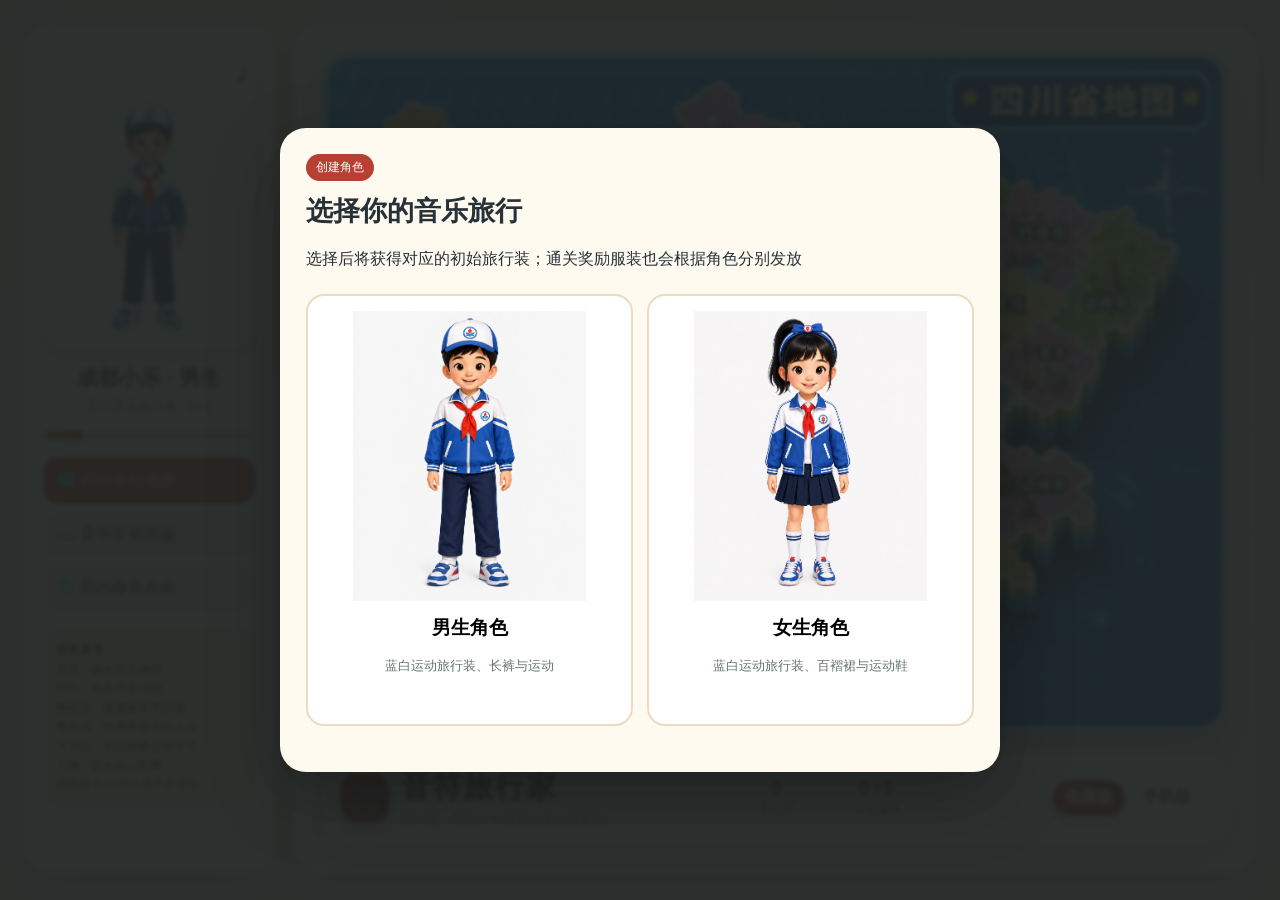
==== commit 34e2c962: "v1.0" ====
--- a/outputs/sichuan-music-game.html
+++ b/outputs/sichuan-music-game.html
@@ -1,9 +1,35 @@
-<!doctype html>
+﻿<!doctype html>
 <html lang="zh-CN">
 <head>
   <meta charset="utf-8">
-  <meta name="viewport" content="width=device-width, initial-scale=1">
+  <meta name="viewport" content="width=device-width, initial-scale=1, viewport-fit=cover">
   <title>音符旅行家：四川民族音乐游戏</title>
+  <script>
+    (() => {
+      try {
+        const queryMode = new URLSearchParams(window.location.search).get('ui');
+        const savedMode = localStorage.getItem('sichuanMusicUiMode');
+        const mobileByScreen = window.matchMedia && window.matchMedia('(max-width: 760px)').matches;
+        const mode = queryMode === 'desktop' || queryMode === 'mobile'
+          ? queryMode
+          : savedMode === 'desktop' || savedMode === 'mobile'
+          ? savedMode
+          : (mobileByScreen ? 'mobile' : 'desktop');
+        if (queryMode === 'desktop' || queryMode === 'mobile') {
+          localStorage.setItem('sichuanMusicUiMode', queryMode);
+        }
+        document.documentElement.classList.add(`ui-${mode}`);
+        document.documentElement.dataset.uiMode = mode;
+      } catch (error) {
+        document.documentElement.classList.add('ui-desktop');
+        document.documentElement.dataset.uiMode = 'desktop';
+      }
+    })();
+  </script>
+  <link rel="stylesheet" href="rhythm-game.css">
+  <link rel="stylesheet" href="lipuo-ensemble-game.css">
+  <link rel="stylesheet" href="lisu-dance-game.css">
+  <link rel="stylesheet" href="mobile-responsive.css">
   <style>
     :root {
       --ink: #263238;
@@ -31,9 +57,10 @@
     }
 
     button { font: inherit; }
-    .app { width: min(1180px, 100%); margin: 0 auto; padding: 24px; }
+    .app { width: min(1480px, 100%); margin: 0 auto; padding: 24px; }
     .topbar {
       display: flex; align-items: center; justify-content: space-between; gap: 18px;
+      margin-top: 20px;
       background: rgba(255,250,240,.88); border: 1px solid rgba(127,47,42,.12);
       border-radius: 24px; padding: 14px 18px; box-shadow: var(--shadow);
       backdrop-filter: blur(10px);
@@ -55,17 +82,17 @@
     .stat b { display: block; color: var(--red); font-size: 18px; }
     .stat span { font-size: 12px; color: var(--muted); }
 
-    .layout { display: grid; grid-template-columns: 250px 1fr; gap: 20px; margin-top: 20px; }
+    .layout { display: grid; grid-template-columns: 250px 1fr; gap: 20px; margin-top: 0; }
     .panel { background: rgba(255,250,240,.92); border-radius: 24px; box-shadow: var(--shadow); }
     .profile { padding: 20px; }
     .avatar {
-      position: relative; display: grid; place-items: center; width: 190px; height: 210px;
+      position: relative; display: grid; place-items: center; width: min(210px, 100%); height: 300px;
       margin: 4px auto 16px; border-radius: 24px; background: #e9c796;
       border: 7px solid #fff; box-shadow: 0 7px 18px rgba(75,56,35,.18); font-size: 66px;
       overflow: hidden;
     }
     .avatar::after { content: "♪"; position: absolute; right: -4px; top: 0; color: var(--red); font-size: 30px; }
-    .avatar img { display: none; width: 100%; height: 100%; object-fit: contain; background: #fffaf0; }
+    .avatar img { display: none; width: 100%; height: 100%; object-fit: contain; object-position: center bottom; background: #fffaf0; cursor: zoom-in; }
     .avatar .student-avatar { line-height: 1; }
     .profile h2 { margin: 0; text-align: center; font-size: 21px; }
     .level { margin: 5px 0 16px; text-align: center; color: var(--muted); font-size: 13px; }
@@ -84,6 +111,7 @@
     }
 
     .world { position: relative; min-height: 690px; overflow: hidden; padding: 28px; }
+    .world > .topbar { position: relative; z-index: 2; width: 100%; }
     .world::before {
       content: ""; position: absolute; inset: 0;
       background:
@@ -97,10 +125,10 @@
       border: 6px solid rgba(255,255,255,.72); background: #069adf;
       box-shadow: 0 22px 44px rgba(9,18,26,.25);
     }
-    .terrain-map {
-      position: absolute; inset: 0; width: 100%; height: 100%;
-      object-fit: cover; opacity: 1; filter: none;
-      pointer-events: none; z-index: 1;
+    .terrain-map {
+      position: absolute; inset: 0; width: 100%; height: 100%;
+      object-fit: cover; opacity: 1; filter: none;
+      pointer-events: none; z-index: 1;
     }
     .river, .route { display: none; }
     .node {
@@ -126,11 +154,13 @@
     }
     .chengdu { left: 51%; top: 45%; }
     .aba { left: 49%; top: 22%; }
-    .ganzi { left: 24%; top: 44%; }
-    .liangshan { left: 48%; top: 72%; }
-    .panxi { left: 38%; top: 87%; }
-    .lisu { left: 51%; top: 87%; }
-    .chuannan { left: 74%; top: 73%; }
+    .ganzi { left: 19%; top: 38%; }
+    .liangshan { left: 31%; top: 69%; }
+    .panxi, .lisu { min-width: 56px; padding: 5px 9px; }
+    .panxi strong, .lisu strong { font-size: 13px; }
+    .panxi { left: 31%; top: 78%; }
+    .lisu { left: 39%; top: 85%; }
+    .chuannan { left: 67%; top: 78%; }
 .overlay {
       position: fixed; z-index: 20; inset: 0; display: none; place-items: center;
       padding: 20px; background: rgba(31,36,34,.94); backdrop-filter: blur(2px);
@@ -162,7 +192,7 @@
     }
     .badge-card img {
       align-self: center; width: 132px; height: 132px; object-fit: cover; border-radius: 50%;
-      background: white; box-shadow: 0 12px 24px rgba(127,47,42,.16);
+      background: white; box-shadow: 0 12px 24px rgba(127,47,42,.16); cursor: zoom-in;
     }
     .badge-card h3 { margin: 4px 0 0; color: var(--red-dark); font-size: 18px; }
     .badge-card p { margin: 0; color: #5f4a27; font-size: 13px; line-height: 1.75; }
@@ -352,7 +382,7 @@
     .gender-card { cursor: pointer; }
     .gender-card:hover { border-color: var(--gold); transform: translateY(-2px); }
     .student-look { display: grid; place-items: center; height: 190px; border-radius: 14px; background: linear-gradient(160deg,#d9ecf2,#fff4d6); font-size: 86px; }
-    .outfit-card img { width: 100%; height: 260px; object-fit: contain; border-radius: 12px; background: #f8f4ed; }
+    .outfit-card img { width: 100%; height: 260px; object-fit: contain; object-position: center bottom; border-radius: 12px; background: #f8f4ed; cursor: zoom-in; }
     .outfit-card h3, .gender-card h3 { margin: 10px 0 5px; }
     .outfit-card p, .gender-card p { min-height: 42px; color: var(--muted); font-size: 13px; }
     .outfit-card.wearing { border-color: var(--green); box-shadow: 0 0 0 3px rgba(71,120,94,.14); }
@@ -360,7 +390,7 @@
     .lock-note { padding: 11px; border-radius: 10px; color: #76582b; background: #fff0c8; font-size: 12px; }
     .reward-outfit, .badge-award { display: flex; align-items: center; gap: 18px; margin: 16px 0; padding: 14px; border-radius: 18px; background: #f4ead8; text-align: left; }
     .reward-outfit img { width: 130px; height: 150px; object-fit: contain; border-radius: 12px; background: white; }
-    .badge-award img { width: 126px; height: 126px; object-fit: cover; border-radius: 50%; background: white; box-shadow: 0 8px 20px rgba(127,47,42,.18); }
+    .badge-award img { width: 126px; height: 126px; object-fit: cover; border-radius: 50%; background: white; box-shadow: 0 8px 20px rgba(127,47,42,.18); cursor: zoom-in; }
     .badge-award h3 { margin: 0 0 6px; color: var(--red-dark); }
     .reward-popup-modal { position: relative; overflow: hidden; width: min(560px, 94vw); text-align: center; border: 3px solid rgba(225,168,59,.55); background: radial-gradient(circle at 50% 0%, #fff8da, var(--paper) 48%, #f3e1bd); }
     .reward-popup-modal::before { content: ""; position: absolute; inset: -45%; background: conic-gradient(from 0deg, transparent, rgba(255,218,106,.55), transparent, rgba(255,255,255,.7), transparent); animation: rewardSpin 3.2s linear infinite; pointer-events: none; }
@@ -369,6 +399,11 @@
     .reward-popup-image { width: min(260px, 70vw); height: 260px; object-fit: contain; margin: 10px auto; border-radius: 24px; background: rgba(255,255,255,.72); box-shadow: 0 18px 38px rgba(127,47,42,.22); animation: rewardPop .55s cubic-bezier(.2,1.35,.38,1); }
     .reward-popup-text { margin: 4px auto 14px; color: #5f4a27; max-width: 420px; }
     .reward-sparkles { position: absolute; inset: 0; pointer-events: none; z-index: 0; background: radial-gradient(circle at 18% 22%, rgba(255,255,255,.95) 0 3px, transparent 4px), radial-gradient(circle at 78% 18%, rgba(255,221,109,.9) 0 4px, transparent 5px), radial-gradient(circle at 84% 72%, rgba(255,255,255,.9) 0 3px, transparent 4px), radial-gradient(circle at 25% 78%, rgba(225,168,59,.9) 0 4px, transparent 5px); animation: sparklePulse 1.25s ease-in-out infinite alternate; }
+    .rhythm-tap.hit { animation: rhythmTapHit .22s ease; }
+    .rhythm-feedback { margin: 10px 0 0; color: #5f4a27; min-height: 28px; }
+    .rhythm-score { display: grid; grid-template-columns: repeat(3, 1fr); gap: 8px; margin-top: 10px; }
+    .rhythm-score span { padding: 9px; border-radius: 12px; background: #f4ead8; text-align: center; color: #5f4a27; font-size: 13px; }
+    @keyframes rhythmTapHit { 50% { transform: scale(.96); filter: brightness(1.08); } }
     @keyframes rewardPop { from { opacity: 0; transform: scale(.72) translateY(20px); } to { opacity: 1; transform: scale(1) translateY(0); } }
     @keyframes rewardSpin { to { transform: rotate(360deg); } }
     @keyframes sparklePulse { from { opacity: .45; transform: scale(.96); } to { opacity: 1; transform: scale(1.03); } }
@@ -433,29 +468,31 @@
       .stats { width: 100%; }
       .badge-cabinet { grid-template-columns: 1fr; }
       .badge-card { min-height: 0; }
+      .rhythm-meter-grid { grid-template-columns: repeat(2, 1fr); }
+      .rhythm-score { grid-template-columns: 1fr; }
+      .rhythm-corner-button { right: 14px; bottom: 74px; }
       .stat { flex: 1; min-width: 0; }
       .chengdu { left: 51%; top: 45%; }
       .aba { left: 49%; top: 22%; }
-      .ganzi { left: 24%; top: 44%; }
-      .liangshan { left: 48%; top: 72%; }
-      .panxi { left: 38%; top: 87%; }
-      .lisu { left: 51%; top: 87%; }
-      .chuannan { left: 74%; top: 73%; }
+      .ganzi { left: 19%; top: 38%; }
+      .liangshan { left: 31%; top: 69%; }
+      .panxi, .lisu { min-width: 44px; padding: 4px 6px; }
+      .panxi strong, .lisu strong { font-size: 10px; }
+      .panxi { left: 30.5%; top: 78%; }
+      .lisu { left: 39.5%; top: 86%; }
+      .chuannan { left: 67%; top: 78%; }
 }
   </style>
+  <link rel="stylesheet" href="mobile-interface.css">
 </head>
 <body>
   <main class="app">
-    <header class="topbar">
-      <div class="brand">
-        <div class="brand-mark">🎵</div>
-        <div><h1>音符旅行家</h1><p class="subtitle">四川篇 · 四至六年级音乐文化探索游</p></div>
-      </div>
-      <div class="stats">
-        <div class="stat"><b id="coins">0</b><span>音符币</span></div>
-        <div class="stat"><b id="badges">0 / 6</b><span>文化徽章</span></div>
-      </div>
-    </header>
+    <nav class="mobile-gamebar" aria-label="手机版快捷操作">
+      <button type="button" data-mobile-panel="player">角色</button>
+      <button type="button" data-mobile-panel="chapters">章节</button>
+      <button type="button" data-mobile-action="book">图鉴</button>
+      <button type="button" data-mobile-action="closet">衣柜</button>
+    </nav>
 
     <section class="layout">
       <aside class="panel profile">
@@ -468,12 +505,12 @@
           <button id="bookButton">📖 音乐文化图鉴</button>
           <button id="closetButton">👕 我的服装衣柜</button>
         </nav>
-        <div class="research-note"><b>特色章节</b><br>攀西 · 俚濮彝族谈经古乐<br>攀西 · 傈僳族常用乐器<br>大凉山 · 彝族山地音乐<br>跟随音乐伙伴完成声音冒险</div>
+        <div class="research-note"><b>特色章节</b><br>甘孜 · 藏族音乐旅程<br>阿坝 · 羌族声音信物<br>攀枝花 · 傈僳族常用乐器<br>攀枝花 · 俚濮彝族谈经古乐<br>大凉山 · 凉山彝族山地音乐<br>川南 · 苗族花山歌舞<br>跟随音乐伙伴完成声音冒险</div>
       </aside>
 
       <section class="panel world">
         <div class="map" aria-label="四川省民族音乐关卡地图">
-          <img class="terrain-map" src="assets/sichuan-map-start.png" alt="四川省地图">
+          <img class="terrain-map" src="assets/sichuan-map-start-final.png" alt="四川省地图">
           <div class="river"></div><div class="route"></div>
           <button class="node aba featured" id="qiangNode" type="button"><span class="icon">关卡</span><strong>羌族</strong><small>可体验</small></button>
           <button class="node ganzi featured" id="tibetanNode" type="button"><span class="icon">关卡</span><strong>藏族</strong><small>可体验</small></button>
@@ -482,6 +519,20 @@
           <button class="node panxi featured" id="panxiNode" type="button"><span class="icon">关卡</span><strong>俚濮彝族</strong><small>可体验</small></button>
           <button class="node lisu featured" id="lisuNode" type="button"><span class="icon">关卡</span><strong>傈僳族</strong><small>可体验</small></button>
         </div>
+        <header class="topbar">
+          <div class="brand">
+            <div class="brand-mark">🎵</div>
+            <div><h1>音符旅行家</h1><p class="subtitle">四川篇 · 四至六年级音乐文化探索游</p></div>
+          </div>
+          <div class="stats">
+            <div class="stat"><b id="coins">0</b><span>音符币</span></div>
+            <div class="stat"><b id="badges">0 / 6</b><span>文化徽章</span></div>
+          </div>
+          <div class="ui-mode-switcher" aria-label="界面版本切换">
+            <button type="button" id="desktopModeButton" data-ui-mode-button="desktop" aria-pressed="false">电脑版</button>
+            <button type="button" id="mobileModeButton" data-ui-mode-button="mobile" aria-pressed="false">手机版</button>
+          </div>
+        </header>
       </section>
     </section>
   </main>
@@ -497,7 +548,7 @@
           <div><b>小洛（虚构引导角色）</b><p>“每件乐器都有自己的声音位置。竹笛、三弦、月琴、响篾和树叶都找到后，我们再让它们共同加入古乐图鉴！”</p></div>
         </div>
         <div class="theory-card"><b>声音背景：</b>谈经古乐包含器乐合奏与经腔演唱两种形态，音乐多呈现民族五声徵调式色彩，旋律平直舒缓、节奏律动规整</div>
-        <div class="costume-placeholder"><div class="frame">🏅</div><div><b>小测奖励规则</b><br><small>乐器知识小测正确率达到 80% 可获得“古乐守护者”徽章；正确率达到 100% 才发放角色专属服装</small></div></div>
+        <div class="costume-placeholder"><div class="frame">🏅</div><div><b>音乐知识小测奖励规则</b><br><small>音乐知识小测正确率达到 80% 可获得“俚濮彝族 · 葫芦古乐徽章”；正确率达到 100% 才发放角色专属服装</small></div></div>
         <p><button class="primary" id="startTask">进入声音收藏</button><button class="secondary close">返回地图</button></p>
       </div>
 
@@ -510,22 +561,22 @@
           <button class="instrument-card" data-key="dizi"><img src="assets/dizi.jpg" alt="馆藏笛子实物参考"><span>竹笛</span><small>吹奏 · 旋律</small></button>
           <button class="instrument-card" data-key="sanxian"><img src="https://upload.wikimedia.org/wikipedia/commons/thumb/9/97/Sanxian%2C_Tengwangge_%28Prince_of_Teng_Pavilion%29_%2831167793750%29.jpg/960px-Sanxian%2C_Tengwangge_%28Prince_of_Teng_Pavilion%29_%2831167793750%29.jpg" alt="三弦实物"><span>三弦</span><small>弹拨 · 低音</small></button>
           <button class="instrument-card" data-key="yueqin"><img src="https://upload.wikimedia.org/wikipedia/commons/thumb/f/ff/Yi_musical_instrument_%28yueqin%29_-_Yunnan_Provincial_Museum-_DSC02056.JPG/960px-Yi_musical_instrument_%28yueqin%29_-_Yunnan_Provincial_Museum-_DSC02056.JPG" alt="彝族月琴实物"><span>月琴</span><small>弹拨 · 中音填充</small></button>
-          <button class="instrument-card" data-key="xiangmie"><img src="https://upload.wikimedia.org/wikipedia/commons/thumb/4/4d/5_Leaf_Kouxian.jpg/960px-5_Leaf_Kouxian.jpg" alt="口弦类实物参考"><span>响篾</span><small>竹制簧片 · 口腔共鸣</small></button>
+          <button class="instrument-card" data-key="xiangmie"><img src="https://upload.wikimedia.org/wikipedia/commons/thumb/4/4d/5_Leaf_Kouxian.jpg/960px-5_Leaf_Kouxian.jpg" alt="口弦类实物参考"><span>响篾</span><small>铜制簧片 · 口腔共鸣</small></button>
           <button class="instrument-card" data-key="leaf"><img src="https://upload.wikimedia.org/wikipedia/commons/thumb/7/7f/Aaron_Burden_2015-07-28_%28Unsplash%29.jpg/960px-Aaron_Burden_2015-07-28_%28Unsplash%29.jpg" alt="真实树叶"><span>树叶</span><small>自然材料 · 用于伴奏</small></button>
         </div>
-        <button class="primary" id="assembleButton" disabled>五件齐备，进入乐器知识小测</button>
+        <button class="primary" id="assembleButton" disabled>五件齐备，进入音乐知识小测</button>
         <button class="secondary close">暂时返回地图</button>
       </div>
 
       <div id="assembleTask" class="task">
         <span class="tag">掌握检测</span>
-        <h2>乐器知识小测</h2>
+        <h2>音乐知识小测</h2>
         <div class="dialogue"><div class="portrait">🧒</div><div><b>小洛</b><p>“最后一道机关开启了。别急着乱选，回想每件声音信物的位置、类别和发声方式，古乐图鉴会回应真正读懂它的人。</p></div></div>
         <div class="theory-card"><b>检测目标：</b>从乐器类别、声部分层、发声方式和地方音乐材料四个方面，检验你是否真正读懂五件声音信物</div>
         <div class="quiz-meta"><span class="quiz-pill">10 题</span><span class="quiz-pill">8 题及以上：徽章</span><span class="quiz-pill">10 题全对：服装</span></div>
         <div id="quizPanel"></div>
         <div class="quiz-score" id="quizScoreBox"><b id="quizScoreText"></b><p id="quizScoreHint"></p></div>
-        <button class="primary" id="submitQuizButton">提交小测</button><button class="secondary" id="retryQuizButton">重新作答</button>
+        <button class="primary" id="submitQuizButton">提交音乐知识小测</button><button class="secondary" id="retryQuizButton">重新作答</button><button class="secondary close">关闭音乐知识小测</button>
       </div>
 
       <div id="result" class="task result">
@@ -533,9 +584,12 @@
         <div class="dialogue"><div class="portrait">🧒</div><div><b>小洛</b><p>“听，五件声音信物已经重新合在一起了。你不只是答完了题，也把谈经古乐的一段记忆带回了图鉴。</p></div></div>
         <p id="resultSummary">五件声音信物已经归位。竹笛承担旋律，月琴填充中音，三弦支持低音；响篾与树叶展示了地方音乐里多样的声音材料</p>
         <div class="theory-card"><b>重要说明：</b>真实谈经古乐乐队远不止这五件乐器，完整乐队还会出现唢呐、锣鼓、二胡、京胡、琵琶、扬琴等。本关采用“关键乐器收集”玩法，不等同于完整乐队复原</div>
-        <div class="theory-card" id="rewardSummary"><b>获得奖励：</b>300 音符币 · “古乐守护者”徽章 · 俚濮谈经古乐图鉴</div>
-        <div class="badge-award" id="badgeAwardBlock"><img src="assets/gule-badge.png" alt="古乐守护者徽章"><div><h3>古乐守护者徽章</h3><p>正确率达到 80% 后点亮，代表你已经掌握本关核心乐器知识</p></div></div>
+        <div class="theory-card" id="rewardSummary"><b>获得奖励：</b>300 音符币 · 俚濮彝族 · 葫芦古乐徽章 · 俚濮谈经古乐图鉴</div>
+        <div class="badge-award" id="badgeAwardBlock"><img src="assets/gule-badge.png" alt="俚濮彝族 · 葫芦古乐徽章"><div><h3>俚濮彝族 · 葫芦古乐徽章</h3><p>正确率达到 80% 后点亮，代表你已经掌握本关核心乐器知识</p></div></div>
         <div class="reward-outfit" id="rewardOutfitBlock"><img id="rewardOutfitImage" src="assets/reward-male.png" alt="通关服装奖励"><div><b id="rewardOutfitTitle">获得角色专属服装</b><p id="rewardOutfitText">已放入你的服装衣柜，可以随时选择穿戴</p><button class="primary" id="openRewardWardrobe">打开衣柜</button></div></div>
+        <div class="theory-card" id="lipuoEnsembleEntry"><b>音乐体验：</b>完成图鉴点亮后，可以进入“古乐寻声·五器合奏”，先复习五种乐器音色，再听辨乐器，最后跟随谈经古乐代表性曲目体验稳定节拍。
+          <p><button class="primary" id="openLipuoEnsembleButton" type="button">进入音乐体验：古乐寻声·五器合奏</button></p>
+        </div>
         <div class="source-list"><b>参考文献：</b><br>
           [1]彭健敏.迤沙拉谈经古乐音乐特征与演唱分析[D].四川师范大学,2020.DOI:10.27347/d.cnki.gssdu.2020.000727.<br>
           [2]陈波.俚濮谈经古乐考[J].内蒙古大学艺术学院学报,2007,(3):40-43.<br>
@@ -553,7 +607,7 @@
           <div><b>阿洛（虚构傈僳族音乐伙伴）</b><p>“起奔用四根弦弹出旋律，笛哩吐用短竹管吹出歌声，葫芦笙（阿咪直陆）靠葫芦笙斗和竹管里的簧片发声。你能把这三件乐器的声音身份分清楚吗？”</p></div>
         </div>
         <div class="theory-card"><b>声音背景：</b>傈僳族传统乐器种类丰富，本关先聚焦起奔（期奔）、笛哩吐和葫芦笙（阿咪直陆）三种适合探索的声音信物</div>
-        <div class="costume-placeholder"><div class="frame">🏅</div><div><b>关卡奖励规则</b><br><small>傈僳族乐器小测正确率达到 80% 可获得徽章；正确率达到 100% 解锁角色专属服装</small></div></div>
+        <div class="costume-placeholder"><div class="frame">🏅</div><div><b>关卡奖励规则</b><br><small>音乐知识小测正确率达到 80% 可获得徽章；正确率达到 100% 解锁角色专属服装</small></div></div>
         <p><button class="primary" id="startLisuTask">进入傈僳乐器收藏</button><button class="secondary close">返回地图</button></p>
       </div>
 
@@ -567,19 +621,19 @@
           <button class="instrument-card" data-key="dilitu"><img src="assets/lisu-dilitu.png" alt="傈僳族笛哩吐实物参考"><span>笛哩吐</span><small>短竹管吹奏 · 常用乐器</small></button>
           <button class="instrument-card" data-key="hulusheng"><img src="assets/lisu-hulusheng.jpg" alt="傈僳族葫芦笙实物参考"><span>葫芦笙（阿咪直陆）</span><small>葫芦笙类 · 簧管乐器</small></button>
         </div>
-        <button class="primary" id="lisuQuizButton" disabled">三件齐备，进入乐器知识小测</button>
+        <button class="primary" id="lisuQuizButton" disabled">三件齐备，进入音乐知识小测</button>
         <button class="secondary close">暂时返回地图</button>
       </div>
 
       <div id="lisuQuizTask" class="task">
         <span class="tag">掌握检测</span>
-        <h2>傈僳族乐器知识小测</h2>
+        <h2>音乐知识小测</h2>
         <div class="dialogue"><div class="portrait">🎧</div><div><b>阿洛</b><p>“现在轮到你独自辨认了。看清楚题目里的关键词：四弦、短竹管、葫芦笙斗、簧片，它们会带你找到答案。</p></div></div>
         <div class="theory-card"><b>检测目标：</b>从起奔、笛哩吐、葫芦笙（阿咪直陆）的乐器类别、形制特征和文化功能三个方面检验探索成果</div>
         <div class="quiz-meta"><span class="quiz-pill">5 题</span><span class="quiz-pill">4 题及以上：徽章</span><span class="quiz-pill">5 题全对：服装</span></div>
         <div id="lisuQuizPanel"></div>
         <div class="quiz-score" id="lisuQuizScoreBox"><b id="lisuQuizScoreText"></b><p id="lisuQuizScoreHint"></p></div>
-        <button class="primary" id="submitLisuQuizButton">提交小测</button><button class="secondary" id="retryLisuQuizButton">重新作答</button>
+        <button class="primary" id="submitLisuQuizButton">提交音乐知识小测</button><button class="secondary" id="retryLisuQuizButton">重新作答</button><button class="secondary close">关闭音乐知识小测</button>
       </div>
 
       <div id="lisuResult" class="task result">
@@ -587,15 +641,16 @@
         <div class="dialogue"><div class="portrait">🎧</div><div><b>阿洛</b><p>“很好，三件乐器的声音身份已经被你分清了。下一次听见它们，你应该能想起它们怎样发声、怎样进入族群的音乐生活。</p></div></div>
         <p id="lisuResultSummary">你已经认识了起奔、笛哩吐和葫芦笙（阿咪直陆）三种乐器：一个弹拨、一个短竹管吹奏，一个由葫芦与竹管组合发声</p>
         <div class="theory-card"><b>重要说明：</b>傈僳族传统乐器远不止三件，还包括撒旧期奔、举咧、哼嗨、玛钮、处处、四茄等。本关先聚焦适合本次旅程探索的三件</div>
-        <div class="theory-card" id="lisuRewardSummary"><b>获得奖励：</b>傈僳族乐器徽章 · 傈僳族乐器图鉴</div>
-        <div class="badge-award" id="lisuBadgeAwardBlock"><img src="assets/lisu-badge.png" alt="傈僳族乐器徽章"><div><h3>傈僳族乐器徽章</h3><p>正确率达到 80% 后点亮，代表你已认识起奔、笛哩吐和葫芦笙（阿咪直陆）</p></div></div>
-        <div class="reward-outfit" id="lisuRewardOutfitBlock"><img id="lisuRewardOutfitImage" src="assets/lisu-reward-male.png" alt="傈僳族通关服装奖励"><div><b id="lisuRewardOutfitTitle">获得傈僳族角色服</b><p id="lisuRewardOutfitText">小测满分后放入角色衣柜</p><button class="primary" id="openLisuRewardWardrobe">打开衣柜</button></div></div>
+        <div class="theory-card" id="lisuRewardSummary"><b>获得奖励：</b>傈僳族 · 红带弦歌徽章 · 傈僳族乐器图鉴</div>
+        <div class="badge-award" id="lisuBadgeAwardBlock"><img src="assets/lisu-badge.png" alt="傈僳族 · 红带弦歌徽章"><div><h3>傈僳族 · 红带弦歌徽章</h3><p>正确率达到 80% 后点亮，代表你已认识起奔、笛哩吐和葫芦笙（阿咪直陆）</p></div></div>
+        <div class="reward-outfit" id="lisuRewardOutfitBlock"><img id="lisuRewardOutfitImage" src="assets/lisu-reward-male.png" alt="傈僳族通关服装奖励"><div><b id="lisuRewardOutfitTitle">获得傈僳族角色服</b><p id="lisuRewardOutfitText">音乐知识小测满分后放入角色衣柜</p><button class="primary" id="openLisuRewardWardrobe">打开衣柜</button></div></div>
+        <div class="theory-card" id="lisuDanceEntry"><b>音乐舞蹈体验：</b>完成音乐知识小测后，可以进入《笙起斑鸠舞》，听葫芦笙、找节拍，并通过教学化简化动作体验斑鸠吃水舞。<p><button class="primary" id="openLisuDanceButton" type="button">进入斑鸠吃水舞体验</button></p></div>
         <div class="source-list"><b>参考文献：</b><br>
           [1]李忻.男弹“期奔”女吹“笛哩图”：傈僳乐器拾贝[J].大众文艺,2026,(10):57-59.DOI:10.20112/j.cnki.ISSN1007-5828.2026.10.019.<br>
           [2]傈僳族民间乐器——起本[J].民族音乐,2014,(6):2.<br>
           [3]马贞维.新中国成立初期怒江傈僳族传统歌种、乐器、舞种考[J].音乐研究,2025,(5):110-130.<br>
           <b>图片与网络资料：</b><a href="https://www.lisuarchive.com/music" target="_blank">Lisu Cultural Archive: Music</a>（含 Qiben、Dilitu 图文介绍）；葫芦笙图片参考：<a href="https://baike.so.com/doc/6172307-6385557.html" target="_blank">360百科：葫芦笙</a>。        </div>
-        <p><button class="secondary" id="replayLisuChapterButton">重新游玩本关</button><button class="secondary" id="retryLisuFromResultButton">再挑战小测</button><button class="primary close">收下记录，返回地图</button></p>
+        <p><button class="secondary" id="replayLisuChapterButton">重新游玩本关</button><button class="secondary" id="retryLisuFromResultButton">再挑战音乐知识小测</button><button class="primary close">收下记录，返回地图</button></p>
       </div>
 
       <div id="liangshanIntro" class="task">
@@ -607,7 +662,7 @@
           <div><b>阿支（虚构凉山彝族音乐伙伴）</b><p>“有的声音像山风一样悠长，有的声音像火把节的脚步一样热烈。先听、再看、再答题，我们把乐器的形状、发声方法和音乐场景一起记住。”</p></div>
         </div>
         <div class="theory-card"><b>声音背景：</b>凉山彝族民间器乐与山地生活、节庆礼俗和情感表达紧密相连。本关围绕胡惹、马布、克西举尔三件乐器展开探索</div>
-        <div class="costume-placeholder"><div class="frame">🏅</div><div><b>关卡奖励规则</b><br><small>凉山彝族音乐小测正确率达到 80% 可获得徽章；正确率达到 100% 解锁角色专属服装</small></div></div>
+        <div class="costume-placeholder"><div class="frame">🏅</div><div><b>关卡奖励规则</b><br><small>音乐知识小测正确率达到 80% 可获得徽章；正确率达到 100% 解锁角色专属服装</small></div></div>
         <p><button class="primary" id="startLiangshanTask">进入凉山音乐探索</button><button class="secondary close">返回地图</button></p>
       </div>
 
@@ -626,19 +681,19 @@
           <div class="video-card" data-key="duoluhe" tabindex="0"><h3>视频一：凉山彝族传统歌舞《朵洛荷》</h3><video controls preload="metadata" src="assets/liangshan-duoluohe.mp4"></video><p>《朵洛荷》常被作为凉山彝族歌舞文化的代表性材料来欣赏，你可以观察队形、步伐、呼喊式衬词和集体歌舞氛围，理解传统音乐不只是“听”，也和节庆、身体动作、群体交流连在一起</p></div>
           <div class="video-card" data-key="amoniuniu" tabindex="0"><h3>视频二：凉山彝族歌曲《阿嫫妞妞》</h3><video controls preload="metadata" src="assets/liangshan-amoniuniu.mp4"></video><p>《阿嫫妞妞》适合用来感受彝族歌曲中亲切、抒情的一面。你可以关注旋律走向、彝语演唱的音色，以及歌曲如何表达亲情、赞美和地方生活情感</p></div>
         </div>
-        <button class="primary" id="liangshanQuizButton" disabled">乐器与视频齐备，进入知识小测</button>
+        <button class="primary" id="liangshanQuizButton" disabled">乐器与视频齐备，进入音乐知识小测</button>
         <button class="secondary close">暂时返回地图</button>
       </div>
 
       <div id="liangshanQuizTask" class="task">
         <span class="tag">掌握检测</span>
-        <h2>凉山彝族音乐知识小测</h2>
+        <h2>音乐知识小测</h2>
         <div class="dialogue"><div class="portrait">🔥</div><div><b>阿支</b><p>“火光照到最后一关了。把乐器形态、发声方式和视频里的音乐场景连起来，答案就在你的旅行记录里。</p></div></div>
         <div class="theory-card"><b>检测目标：</b>从胡惹、马布、克西举尔的乐器类别、结构发声、民俗功能，以及两段传统音乐的听辨任务四个方面检验探索成果</div>
         <div class="quiz-meta"><span class="quiz-pill">5 题</span><span class="quiz-pill">4 题及以上：徽章</span><span class="quiz-pill">5 题全对：服装</span></div>
         <div id="liangshanQuizPanel"></div>
         <div class="quiz-score" id="liangshanQuizScoreBox"><b id="liangshanQuizScoreText"></b><p id="liangshanQuizScoreHint"></p></div>
-        <button class="primary" id="submitLiangshanQuizButton">提交小测</button><button class="secondary" id="retryLiangshanQuizButton">重新作答</button>
+        <button class="primary" id="submitLiangshanQuizButton">提交音乐知识小测</button><button class="secondary" id="retryLiangshanQuizButton">重新作答</button><button class="secondary close">关闭音乐知识小测</button>
       </div>
 
       <div id="liangshanResult" class="task result">
@@ -648,7 +703,7 @@
         <div class="theory-card"><b>重要说明：</b>凉山彝族传统音乐远不止本关内容。本关先选择三件有代表性的乐器和两段可探索的音乐作为入门材料</div>
         <div class="theory-card" id="liangshanRewardSummary"><b>获得奖励：</b>凉山彝族音乐徽章 · 凉山彝族音乐图鉴</div>
         <div class="badge-award" id="liangshanBadgeAwardBlock"><img src="assets/liangshan-badge.png" alt="凉山彝族音乐徽章"><div><h3>凉山彝族音乐徽章</h3><p>正确率达到 80% 后点亮。徽章中的太阳火焰、鹰翼、弓箭和黑红黄纹样，象征大凉山音乐里的光、勇气、守护与节庆生命力</p></div></div>
-        <div class="reward-outfit" id="liangshanRewardOutfitBlock"><img id="liangshanRewardOutfitImage" src="assets/liangshan-reward-male.png" alt="凉山彝族通关服装奖励"><div><b id="liangshanRewardOutfitTitle">获得凉山彝族角色服装</b><p id="liangshanRewardOutfitText">小测满分后放入角色衣柜</p><button class="primary" id="openLiangshanRewardWardrobe">打开衣柜</button></div></div>
+        <div class="reward-outfit" id="liangshanRewardOutfitBlock"><img id="liangshanRewardOutfitImage" src="assets/liangshan-reward-male.png" alt="凉山彝族通关服装奖励"><div><b id="liangshanRewardOutfitTitle">获得凉山彝族角色服装</b><p id="liangshanRewardOutfitText">音乐知识小测满分后放入角色衣柜</p><button class="primary" id="openLiangshanRewardWardrobe">打开衣柜</button></div></div>
         <div class="source-list"><b>参考文献：</b><br>
           [1]曾令士.凉山彝族民间器乐研究[J].音乐探索.四川音乐学院学报,1989,(1):47-55.DOI:10.15929/j.cnki.1004-2172.1989.01.010.<br>
           [2]罗嘉琪,唐衡.非遗语境下彝族民间乐器克西举尔之形态考述[J].四川戏剧,2023,(12):110-113.<br>
@@ -657,7 +712,7 @@
           [5]作者不详.藏在大凉山的千年绝响——彝族克西举尔，咬着吹的“心灵偶像”正濒临消失[EB/OL].微信公众号,发布日期不详.<br>
           <b>徽章元素说明：</b>太阳火焰、鹰翼、弓箭与黑红黄纹样为本关徽章的游戏化文化意象，分别呼应火把节、英雄射日神话、高山守护与彝族服饰色彩传统。<br>
           <b>图片与视频说明：</b>胡惹、马布、克西举尔已根据教师提供的实物参考图处理成干净展示图，便于玩家观察乐器本体。视频中《朵洛荷》和《阿嫫妞妞》均已接入本地文件，可在关卡中直接播放探索。        </div>
-        <p><button class="secondary" id="replayLiangshanChapterButton">重新游玩本关</button><button class="secondary" id="retryLiangshanFromResultButton">再挑战小测</button><button class="primary close">收下记录，返回地图</button></p>
+        <p><button class="secondary" id="replayLiangshanChapterButton">重新游玩本关</button><button class="secondary" id="retryLiangshanFromResultButton">再挑战音乐知识小测</button><button class="primary close">收下记录，返回地图</button></p>
       </div>
 
       <div id="tibetanIntro" class="task">
@@ -666,7 +721,7 @@
         <p>旅行手册来到甘孜藏族自治州。雪山、草地、寺院和歌舞场在同一片风里回响：你要跟随新的音乐伙伴，先辨认三件藏族声音信物，再从视频里听见曲调与舞步的关系</p>
         <div class="dialogue"><div class="portrait">🏔</div><div><b>雪央（虚构藏族音乐伙伴）</b><p>“甘孜的声音，有的从弦上弹出，有的随弓弦歌唱，有的像雪山长风一样吹向远处。准备好把这些声音放进你的图鉴了吗？”</p></div></div>
         <div class="theory-card"><b>声音背景：</b>本关聚焦甘孜藏族音乐中适合游戏学习的三条线索：扎念（扎木聂）的弹拨伴唱、毕旺与弦子歌舞的拉弦伴奏、筒钦在藏传礼仪音乐中的长号声响；视频部分用《格桑拉》的酒歌“昌鲁”和巴塘弦子资料引导玩家联系“曲目、仪式、弦乐、舞蹈、生活场景”</div>
-        <div class="costume-placeholder"><div class="frame">🏅</div><div><b>关卡奖励规则</b><br><small>藏族音乐小测正确率达到 80% 可获得徽章；正确率达到 100% 时，等后续服饰素材补齐后可发放对应服装奖励</small></div></div>
+        <div class="costume-placeholder"><div class="frame">🏅</div><div><b>关卡奖励规则</b><br><small>音乐知识小测正确率达到 80% 可获得徽章；正确率达到 100% 时，等后续服饰素材补齐后可发放对应服装奖励</small></div></div>
         <p><button class="primary" id="startTibetanTask">进入甘孜藏族声音旅程</button><button class="secondary close">返回地图</button></p>
       </div>
 
@@ -674,30 +729,30 @@
         <span class="tag">主任务</span>
         <h2>收集三件甘孜藏族声音信物</h2>
         <div class="knowledge-panel" id="tibetanKnowledgePanel"><h3>当前剧情单元</h3><p>跟随人物对话推进故事，答对当前问题后解锁下一段</p></div>
-        <div class="collection-progress"><p>依次完成三段乐器剧情，再进入视频赏析。每个视频都需要点选“我已看完”并答对对应问题，才算完成</p><b id="tibetanCollectionCount">剧情进度 0 / 3</b></div>
+        <div class="collection-progress"><p>依次完成三段乐器剧情，再进入视频赏析。每段视频需要看完整段视频，并答对观察题，才会出现“我已看完视频”按钮。</p><b id="tibetanCollectionCount">剧情进度 0 / 3</b></div>
         <div class="instrument-grid three" id="tibetanInstrumentGrid">
           <button class="instrument-card" data-key="dramyin"><img src="assets/tibetan-dramyin.jpg" alt="扎念（扎木聂）乐器参考图"><span>扎念（扎木聂）</span><small>六弦弹拨 · 歌舞伴奏</small></button>
           <button class="instrument-card" data-key="piwang"><img src="assets/tibetan-piwang.jpg" alt="毕旺拉弦乐器参考图"><span>毕旺</span><small>拉弦乐器 · 弦子歌舞</small></button>
           <button class="instrument-card" data-key="dungchen"><img src="assets/tibetan-dungchen.png" alt="筒钦藏族长号参考图"><span>筒钦</span><small>长号吹奏 · 礼仪声响</small></button>
         </div>
-        <div class="theory-card video-section-hidden" id="tibetanVideoIntro"><b>视频赏析任务：</b>先看《格桑拉》如何把酒歌“昌鲁”、敬酒仪式和祝福歌声连接起来，再看巴塘弦子如何呈现边唱边舞、弦乐伴奏、队形和生活场景。每段资料需要“看完确认 + 答对问题”两个条件</div>
+        <div class="theory-card video-section-hidden" id="tibetanVideoIntro"><b>视频赏析任务：</b>先看《格桑拉》如何把酒歌“昌鲁”、敬酒仪式和祝福歌声连接起来，再看巴塘弦子如何呈现边唱边舞、弦乐伴奏、队形和生活场景。每段资料需要看完整段视频，并答对观察题，才会出现“我已看完视频”按钮。</div>
         <div class="video-grid video-section-hidden" id="tibetanVideoGrid">
           <div class="video-card" data-key="gesangla" tabindex="0"><h3>视频一：《格桑拉》</h3><video controls preload="metadata" src="assets/tibetan-gesangla.mp4"></video><p>《格桑拉》可作为认识藏族酒歌“昌鲁”的入口。酒歌常在喝酒、敬酒时唱起，也可以伴随简单舞蹈动作；在传统节日、婚礼等场合，歌声会和接杯、弹酒、饮酒、干杯等礼仪动作连接，表达祝福、祈祷、爱情与欢聚情感</p><button class="secondary tibetan-video-viewed" data-key="gesangla">我已看完视频</button></div>
           <div class="video-card" data-key="xianzi" tabindex="0"><h3>视频二：巴塘弦子</h3><video controls preload="metadata" src="assets/tibetan-batang-xianzi.mp4"></video><p>巴塘弦子也常被称作巴塘弦子舞，是甘孜巴塘一带有代表性的藏族歌舞形态。赏析时不要只听旋律，还要观察弦乐伴奏、边唱边舞、队形变化、甩袖步伐，以及节奏从舒展到热烈的推进方式</p><button class="secondary tibetan-video-viewed" data-key="xianzi">我已看完视频</button></div>
         </div>
-        <button class="primary" id="tibetanQuizButton" disabled">乐器与视频齐备，进入知识小测</button>
+        <button class="primary" id="tibetanQuizButton" disabled">乐器与视频齐备，进入音乐知识小测</button>
         <button class="secondary close">暂时返回地图</button>
       </div>
 
       <div id="tibetanQuizTask" class="task">
         <span class="tag">掌握检测</span>
-        <h2>甘孜藏族音乐知识小测</h2>
+        <h2>音乐知识小测</h2>
         <div class="dialogue"><div class="portrait">🏔</div><div><b>雪央</b><p>“最后一关到了。把乐器的声音身份、舞蹈场景和曲目记忆串起来，雪山回声就会留在你的图鉴里。</p></div></div>
         <div class="theory-card"><b>检测目标：</b>从扎念、毕旺、筒钦的乐器类别，酒歌“昌鲁”与《格桑拉》的礼仪场景，以及巴塘弦子的歌舞特征五个方面检查探索成果</div>
         <div class="quiz-meta"><span class="quiz-pill">5 题</span><span class="quiz-pill">4 题及以上：徽章</span><span class="quiz-pill">5 题全对：服装奖励</span></div>
         <div id="tibetanQuizPanel"></div>
         <div class="quiz-score" id="tibetanQuizScoreBox"><b id="tibetanQuizScoreText"></b><p id="tibetanQuizScoreHint"></p></div>
-        <button class="primary" id="submitTibetanQuizButton">提交小测</button><button class="secondary" id="retryTibetanQuizButton">重新作答</button>
+        <button class="primary" id="submitTibetanQuizButton">提交音乐知识小测</button><button class="secondary" id="retryTibetanQuizButton">重新作答</button><button class="secondary close">关闭音乐知识小测</button>
       </div>
 
       <div id="tibetanResult" class="task result">
@@ -707,13 +762,13 @@
         <div class="theory-card"><b>重要说明：</b>甘孜藏族音乐内容非常丰富，本关先选取适合入门的乐器、舞蹈与曲目线索。后续可以继续扩展藏戏、热巴、山歌、寺院音乐等内容</div>
         <div class="theory-card" id="tibetanRewardSummary"><b>获得奖励：</b>甘孜藏族音乐徽章 · 甘孜藏族音乐图鉴</div>
         <div class="badge-award" id="tibetanBadgeAwardBlock"><img src="assets/tibetan-badge.png" alt="甘孜藏族音乐徽章"><div><h3>甘孜藏族音乐徽章</h3><p>这枚徽章化用了甘孜雪山、白牦牛、经幡、祥云、绿松石与藏式吉祥结纹样。雪山像康巴高原的远路，白牦牛呼应牧区生活里坚韧、珍贵、守护旅程的意象；五色经幡与风马旗把祝福交给山风，祥云像歌声越过山口。徽章下方的吉祥结纹样，则把扎念、毕旺、筒钦、《格桑拉》和巴塘弦子这些声音线索连成一条“雪域回声”的旅程</p></div></div>
-        <div class="reward-outfit" id="tibetanRewardOutfitBlock"><img id="tibetanRewardOutfitImage" src="assets/unknown-outfit.png" alt="甘孜藏族通关服装奖励"><div><b id="tibetanRewardOutfitTitle">甘孜藏族服装奖励待解</b><p id="tibetanRewardOutfitText">甘孜藏族音乐小测 100% 正确后，这套服装会放入角色衣柜</p><button class="primary" id="openTibetanRewardWardrobe">打开衣柜</button></div></div>
+        <div class="reward-outfit" id="tibetanRewardOutfitBlock"><img id="tibetanRewardOutfitImage" src="assets/unknown-outfit.png" alt="甘孜藏族通关服装奖励"><div><b id="tibetanRewardOutfitTitle">甘孜藏族服装奖励待解</b><p id="tibetanRewardOutfitText">音乐知识小测 100% 正确后，这套服装会放入角色衣柜</p><button class="primary" id="openTibetanRewardWardrobe">打开衣柜</button></div></div>
         <div class="source-list"><b>参考资料：</b><br>
           [1] 中国非物质文化遗产网. 弦子舞（巴塘弦子）项目资料[EB/OL].<br>
           [3] Wikipedia contributors. Dramyin; Dungchen[EB/OL].<br>
           [4] 甘孜藏区音乐文化网络资料综合整理：扎念（扎木聂）、毕旺、筒钦、酒歌“昌鲁”、《格桑拉》与巴塘弦子。<br>
           <b>图片与视频说明：</b>乐器图片采用开放网络资料作为教学参考；视频使用公开在线播放入口，若内嵌无法播放，可通过关卡中的外链打开观看。        </div>
-        <p><button class="secondary" id="replayTibetanChapterButton">重新游玩本关</button><button class="secondary" id="retryTibetanFromResultButton">再挑战小测</button><button class="primary close">收下记录，返回地图</button></p>
+        <p><button class="secondary" id="replayTibetanChapterButton">重新游玩本关</button><button class="secondary" id="retryTibetanFromResultButton">再挑战音乐知识小测</button><button class="primary close">收下记录，返回地图</button></p>
       </div>
 
 
@@ -722,8 +777,8 @@
         <h2>阿坝：云朵寨的羌笛回声</h2>
         <p>旅行手册来到阿坝藏族羌族自治州。白石守着寨口，碉楼看着云路，羌年的鼓声还在山谷里回旋。你要跟随新的音乐伙伴，找回羌笛、羊皮鼓和多声部歌声三枚“云朵寨声音信物”。</p>
         <div class="dialogue"><div class="portrait">☁️</div><div><b>云朵（虚构羌族音乐伙伴）</b><p>“旅行家，羌寨的声音不只在乐器里，也在祭山的鼓点、围火的萨朗和一声声山歌应答里。准备进寨了吗？”</p></div></div>
-        <div class="theory-card"><b>声音背景：</b>本关聚焦羌族音乐中适合游戏学习的三条线索：羌笛的双管竖吹、羊皮鼓与释比祭仪和羊皮鼓舞的节奏、多声部民歌的人声交织；视频部分预留“羊皮鼓舞”和“萨朗舞”两个位置，后续放入视频后即可继续扩展。</div>
-        <div class="costume-placeholder"><div class="frame">🏅</div><div><b>关卡奖励规则</b><br><small>羌族音乐小测正确率达到 80% 可获得徽章；正确率达到 100% 时，等后续服饰素材补齐后可发放对应服装奖励。</small></div></div>
+        <div class="theory-card"><b>声音背景：</b>本关聚焦羌族音乐中适合游戏学习的三条线索：羌笛的双管竖吹、羊皮鼓与释比祭仪和羊皮鼓舞的节奏、多声部民歌的人声交织；视频部分通过“羊皮鼓舞”和“萨朗舞”帮助玩家理解音乐与祭仪、舞步、节庆生活的关系。</div>
+        <div class="costume-placeholder"><div class="frame">🏅</div><div><b>关卡奖励规则</b><br><small>音乐知识小测正确率达到 80% 可获得徽章；正确率达到 100% 时，等后续服饰素材补齐后可发放对应服装奖励。</small></div></div>
         <p><button class="primary" id="startQiangTask">进入阿坝羌族声音旅程</button><button class="secondary close">返回地图</button></p>
       </div>
 
@@ -731,56 +786,56 @@
         <span class="tag">主任务</span>
         <h2>收集三件阿坝羌族声音信物</h2>
         <div class="knowledge-panel" id="qiangKnowledgePanel"><h3>当前剧情单元</h3><p>跟随人物对话推进故事，答对当前问题后解锁下一段</p></div>
-        <div class="collection-progress"><p>依次完成三段音乐信物剧情，再进入视频预留单元。每个视频预留位需要“确认观看位 + 答对问题”两个条件，才算完成。</p><b id="qiangCollectionCount">剧情进度 0 / 3</b></div>
+        <div class="collection-progress"><p>依次完成三段音乐信物剧情，再进入视频赏析单元。每段视频需要看完整段视频，并答对观察题，才会出现“我已看完视频”按钮。</p><b id="qiangCollectionCount">剧情进度 0 / 3</b></div>
         <div class="instrument-grid three" id="qiangInstrumentGrid">
-          <button class="instrument-card" data-key="qiangdi"><img src="assets/qiang-qiangdi.svg" alt="羌笛教学示意图"><span>羌笛</span><small>双管竖吹 · 高山回声</small></button>
-          <button class="instrument-card" data-key="yangpigu"><img src="assets/qiang-yangpigu.svg" alt="羊皮鼓教学示意图"><span>羊皮鼓</span><small>释比祭仪 · 鼓舞节奏</small></button>
-          <button class="instrument-card" data-key="duoshengbu"><img src="assets/qiang-vocal.svg" alt="羌族多声部民歌示意图"><span>多声部民歌</span><small>人声交织 · 山谷应答</small></button>
+          <button class="instrument-card" data-key="qiangdi"><img src="assets/qiang-qiangdi-photo.png" alt="羌笛实物图片"><span>羌笛</span><small>双管竖吹 · 高山回声</small></button>
+          <button class="instrument-card" data-key="yangpigu"><img src="assets/qiang-yangpigu-photo.png" alt="羊皮鼓实物图片"><span>羊皮鼓</span><small>释比祭仪 · 鼓舞节奏</small></button>
+          <button class="instrument-card" data-key="duoshengbu"><img src="assets/qiang-duoshengbu-photo.png" alt="羌族多声部民歌场景图片"><span>多声部民歌</span><small>人声交织 · 山谷应答</small></button>
         </div>
-        <div class="theory-card video-section-hidden" id="qiangVideoIntro"><b>视频预留任务：</b>视频一预留“羌族羊皮鼓舞”，重点观察羊皮鼓、释比祭仪、击鼓动作和队形；视频二预留“羌族萨朗舞”，重点观察围火踏歌、男前女后连臂、领唱与复唱。你后续把视频文件放进来后，这里可以直接替换成真实播放。</div>
+        <div class="theory-card video-section-hidden" id="qiangVideoIntro"><b>视频赏析任务：</b>视频一重点观察领舞者、鼓手队伍，以及持鼓、击鼓动作怎样配合脚步和队形；视频二重点观察舞者牵手成列、同步踏步、抬腿摆动和集体移动。</div>
         <div class="video-grid video-section-hidden" id="qiangVideoGrid">
-          <div class="video-card" data-key="yangpiguDance" tabindex="0"><h3>视频一预留：羌族羊皮鼓舞</h3><div class="video-placeholder">等待放入视频文件</div><p>羊皮鼓舞常与释比祭仪、祈福和羌年场景相连。欣赏时可以注意鼓点、舞步、持鼓动作以及祭仪氛围。</p><button class="secondary qiang-video-viewed" data-key="yangpiguDance">我已确认视频位</button></div>
-          <div class="video-card" data-key="salangDance" tabindex="0"><h3>视频二预留：羌族萨朗舞</h3><div class="video-placeholder">等待放入视频文件</div><p>萨朗意为“唱起来、跳起来”，常见围火踏歌、领唱复唱和集体互动，适合让玩家理解音乐与身体动作、节庆生活的关系。</p><button class="secondary qiang-video-viewed" data-key="salangDance">我已确认视频位</button></div>
+          <div class="video-card" data-key="yangpiguDance" tabindex="0"><h3>视频一：羌族羊皮鼓舞</h3><video controls preload="metadata" src="assets/qiang-yangpigu-dance.mp4"></video><p>画面中，领舞者走在队伍前方，多名鼓手把圆形羊皮鼓持在身前，边击鼓边随节奏移动。欣赏时可以注意鼓点、持鼓动作、舞步和队形之间的配合。</p><button class="secondary qiang-video-viewed" data-key="yangpiguDance">我已看完视频</button></div>
+          <div class="video-card" data-key="salangDance" tabindex="0"><h3>视频二：羌族萨朗舞</h3><video controls preload="metadata" src="assets/qiang-salang-dance.mp4"></video><p>画面中，舞者彼此牵手连成长队，随着音乐同步踏步、抬腿、摆动并向前移动。欣赏时可以注意动作怎样沿着队伍传递，以及个人舞步怎样汇成集体歌舞。</p><button class="secondary qiang-video-viewed" data-key="salangDance">我已看完视频</button></div>
         </div>
-        <button class="primary" id="qiangQuizButton" disabled>音乐信物与视频位齐备，进入知识小测</button>
+        <button class="primary" id="qiangQuizButton" disabled>音乐信物与视频赏析完成，进入音乐知识小测</button>
         <button class="secondary close">暂时返回地图</button>
       </div>
 
       <div id="qiangQuizTask" class="task">
         <span class="tag">掌握检测</span>
-        <h2>阿坝羌族音乐知识小测</h2>
+        <h2>音乐知识小测</h2>
         <div class="dialogue"><div class="portrait">☁️</div><div><b>云朵</b><p>“最后一关到了。把羌笛、羊皮鼓、多声部歌声、羊皮鼓舞和萨朗舞串起来，云朵寨的声音门就会打开。”</p></div></div>
         <div class="theory-card"><b>检测目标：</b>从羌笛结构与演奏、羊皮鼓舞的仪式性、羌族多声部民歌的人声特点、羌年与萨朗舞场景五个方面检查探索成果。</div>
-        <div class="quiz-meta"><span class="quiz-pill">5 题</span><span class="quiz-pill">4 题及以上：徽章</span><span class="quiz-pill">5 题全对：服装奖励占位</span></div>
+        <div class="quiz-meta"><span class="quiz-pill">5 题</span><span class="quiz-pill">4 题及以上：徽章</span><span class="quiz-pill">5 题全对：服装奖励</span></div>
         <div id="qiangQuizPanel"></div>
         <div class="quiz-score" id="qiangQuizScoreBox"><b id="qiangQuizScoreText"></b><p id="qiangQuizScoreHint"></p></div>
-        <button class="primary" id="submitQiangQuizButton">提交小测</button><button class="secondary" id="retryQiangQuizButton">重新作答</button>
+        <button class="primary" id="submitQiangQuizButton">提交音乐知识小测</button><button class="secondary" id="retryQiangQuizButton">重新作答</button><button class="secondary close">关闭音乐知识小测</button>
       </div>
 
       <div id="qiangResult" class="task result">
         <div class="reward">☁️</div><h2 id="qiangResultTitle">阿坝羌族音乐图鉴点亮</h2>
-        <div class="dialogue"><div class="portrait">☁️</div><div><b>云朵</b><p>“你已经把风笛、鼓点和山歌收进旅程。以后真实视频补上后，羊皮鼓舞和萨朗舞也会在这里完整响起。”</p></div></div>
-        <p id="qiangResultSummary">你已经认识羌笛、羊皮鼓、多声部民歌，也完成了两个舞蹈视频预留位的学习任务。</p>
+        <div class="dialogue"><div class="portrait">☁️</div><div><b>云朵</b><p>“你已经看见羊皮鼓的鼓点怎样带动队伍，也看见萨朗舞的脚步怎样把大家连在一起。这两段集体歌舞的声音和动作，都已经收进旅程。”</p></div></div>
+        <p id="qiangResultSummary">你已经认识羌笛、羊皮鼓、多声部民歌，也完成了两个舞蹈视频赏析任务。</p>
         <div class="theory-card"><b>重要说明：</b>阿坝羌族音乐与羌年、释比、白石崇拜、碉楼村寨和集体歌舞生活都有联系。本关先做可互动的入门版本，后续可继续扩展口弦、锣鼓、婚礼歌、酒歌等内容。</div>
         <div class="theory-card" id="qiangRewardSummary"><b>获得奖励：</b>阿坝羌族音乐徽章 · 阿坝羌族音乐图鉴</div>
-        <div class="badge-award" id="qiangBadgeAwardBlock"><img src="assets/unknown-badge.png" alt="阿坝羌族音乐徽章占位"><div><h3>阿坝羌族音乐徽章</h3><p>这枚徽章位置先用未知徽章占位。设定上它会化用白石、碉楼、云朵、羌笛和羊皮鼓：白石象征羌寨对神灵与山川的敬意，碉楼像守护村寨的高处眼睛，羌笛把山风吹成旋律，羊皮鼓把羌年和释比祭仪里的节奏敲醒。</p></div></div>
-        <div class="reward-outfit" id="qiangRewardOutfitBlock"><img id="qiangRewardOutfitImage" src="assets/unknown-outfit.png" alt="阿坝羌族通关服装奖励占位"><div><b id="qiangRewardOutfitTitle">羌族服装奖励待解</b><p id="qiangRewardOutfitText">阿坝羌族音乐小测 100% 正确后，这套服装会放入角色衣柜。当前先使用未知服装卡占位。</p><button class="primary" id="openQiangRewardWardrobe">打开衣柜</button></div></div>
+        <div class="badge-award" id="qiangBadgeAwardBlock"><img src="assets/qiang-badge.png" alt="阿坝羌族音乐徽章"><div><h3>阿坝羌族音乐徽章</h3><p>这枚徽章取自图中的白羊、碉楼、云纹和织带纹样：白羊呼应“羌”与羊的古老联系，也让人想到羌族传说和祭仪中羊作为献祭、守护与吉祥的象征；两侧碉楼像云寨的守望者，云纹托起山风，织带纹则把羌笛、羊皮鼓和多声部山歌串成一条回到村寨的声音路。</p></div></div>
+        <div class="reward-outfit" id="qiangRewardOutfitBlock"><img id="qiangRewardOutfitImage" src="assets/qiang-reward-male-cutout.png" alt="阿坝羌族通关服装奖励"><div><b id="qiangRewardOutfitTitle">羌族服装奖励待解锁</b><p id="qiangRewardOutfitText">音乐知识小测 100% 正确后，这套服装会放入角色衣柜。</p><button class="primary" id="openQiangRewardWardrobe">打开衣柜</button></div></div>
         <div class="source-list"><b>参考资料：</b><br>
           [1] 中国非物质文化遗产网、国家级非遗公开资料：羌笛演奏及制作技艺、羌族羊皮鼓舞、羌年。<br>
           [2] UNESCO Intangible Cultural Heritage. Qiang New Year festival[EB/OL].<br>
           [3] 阿坝州及四川非遗相关公开资料综合整理：羌族白石崇拜、释比文化、萨朗舞、羌族多声部民歌与村寨习俗。<br>
-          <b>视频说明：</b>本关已预留“羌族羊皮鼓舞”和“羌族萨朗舞”两个视频位，等待后续放入教师选定视频文件。</div>
-        <p><button class="secondary" id="replayQiangChapterButton">重新游玩本关</button><button class="secondary" id="retryQiangFromResultButton">再挑战小测</button><button class="primary close">收下记录，返回地图</button></p>
+          <b>视频说明：</b>本关已放入“羌族羊皮鼓舞”和“羌族萨朗舞”两个视频，用于观察持鼓击鼓动作、随鼓点移动的队形，以及牵手成列、同步踏步和集体互动。</div>
+        <p><button class="secondary" id="replayQiangChapterButton">重新游玩本关</button><button class="secondary" id="retryQiangFromResultButton">再挑战音乐知识小测</button><button class="primary close">收下记录，返回地图</button></p>
       </div>
 
 
       <div id="miaoIntro" class="task">
         <span class="tag">特色关卡 06</span>
         <h2>川南：花山风里的苗歌回声</h2>
-        <p>旅行手册翻到四川东南部，宜宾与泸州一带的山地苗寨正等着你。花山节的芦笙响起，木鼓敲醒山场，飞歌把高坡与溪谷连成一条回声路。你要跟随新的音乐伙伴，找回芦笙、木鼓和苗歌三枚“花山回声信物”，再为两首传统歌曲预留出欣赏位置。</p>
+        <p>旅行手册翻到四川东南部，宜宾与泸州一带的山地苗寨正等着你。花山节的芦笙响起，木鼓敲醒山场，飞歌把高坡与溪谷连成一条回声路。你要跟随新的音乐伙伴，找回芦笙、木鼓和苗歌三枚“花山回声信物”，再完成两段传统音乐视频赏析。</p>
         <div class="dialogue"><div class="portrait">🎐</div><div><b>岚歌（虚构川南苗族音乐伙伴）</b><p>“旅行家，苗寨把故事藏在歌里，也把节日藏在脚步和簧管里。只要你愿意听，山风都会替我们和你一起合唱。”</p></div></div>
-        <div class="theory-card"><b>声音背景：</b>本关聚焦四川苗族音乐中适合游戏学习的三条线索：芦笙与花山场景、木鼓与节庆节奏、苗歌与飞歌里的高腔回声；视频部分预留两首传统歌曲位，后续可直接换成你挑选的真实视频。</div>
-        <div class="costume-placeholder"><div class="frame">🎁</div><div><b>关卡奖励规则</b><br><small>苗族音乐小测正确率达到 80% 可获得徽章；正确率达到 100% 时，等后续服饰素材补齐后可发放对应服装奖励。</small></div></div>
+        <div class="theory-card"><b>声音背景：</b>本关聚焦四川苗族音乐中适合游戏学习的三条线索：芦笙与花山场景、木鼓与节庆节奏、苗歌与飞歌里的高腔回声；视频部分通过苗族飞歌和花山节场景帮助玩家理解音乐、服饰、舞步与山地生活的关系。</div>
+        <div class="costume-placeholder"><div class="frame">🎁</div><div><b>关卡奖励规则</b><br><small>音乐知识小测正确率达到 80% 可获得徽章；正确率达到 100% 时，等后续服饰素材补齐后可发放对应服装奖励。</small></div></div>
         <p><button class="primary" id="startMiaoTask">进入四川苗族声音旅程</button><button class="secondary close">返回地图</button></p>
       </div>
 
@@ -788,46 +843,55 @@
         <span class="tag">主任务</span>
         <h2>收集三件四川苗族声音信物</h2>
         <div class="knowledge-panel" id="miaoKnowledgePanel"><h3>当前剧情单元</h3><p>跟随人物对话推进故事，答对当前问题后解锁下一段。</p></div>
-        <div class="collection-progress"><p>依次完成三段音乐信物剧情，再进入两首传统歌曲的视频预留单元。每个视频位需要“确认视频位 + 答对观察题”两个条件，才算完成。</p><b id="miaoCollectionCount">剧情进度 0 / 3</b></div>
+        <div class="collection-progress"><p>依次完成三段音乐信物剧情，再进入两段传统音乐视频赏析。每段视频需要看完整段视频，并答对观察题，才会出现“我已看完视频”按钮。</p><b id="miaoCollectionCount">剧情进度 0 / 3</b></div>
+        <div class="theory-card"><b>节奏挑战演示：</b>这里先接入一个独立的节奏挑战样板，只用于测试新系统，不影响本关通关、奖励或存档。<p><button class="secondary" id="openRhythmDemoButton" type="button">打开节奏挑战演示</button></p></div>
         <div class="instrument-grid three" id="miaoInstrumentGrid">
-          <button class="instrument-card" data-key="lusheng"><img src="assets/miao-lusheng.svg" alt="芦笙教学示意图"><span>芦笙</span><small>多管簧鸣 · 花山节线索</small></button>
-          <button class="instrument-card" data-key="mugu"><img src="assets/miao-mugu.svg" alt="木鼓教学示意图"><span>木鼓</span><small>鼓点召集 · 节庆节奏</small></button>
-          <button class="instrument-card" data-key="feige"><img src="assets/miao-song.svg" alt="苗歌与飞歌示意图"><span>苗歌 / 飞歌</span><small>高腔回声 · 叙事祝愿</small></button>
+          <button class="instrument-card" data-key="lusheng"><img src="assets/miao-lusheng-photo.png" alt="芦笙实物图片"><span>芦笙</span><small>多管簧鸣 · 花山节线索</small></button>
+          <button class="instrument-card" data-key="mugu"><img src="assets/miao-mugu-photo.png" alt="木鼓演奏场景图片"><span>木鼓</span><small>鼓点召集 · 节庆节奏</small></button>
+          <button class="instrument-card" data-key="feige"><img src="assets/miao-feige-photo.png" alt="苗族飞歌演唱场景图片"><span>苗歌 / 飞歌</span><small>高腔回声 · 叙事祝愿</small></button>
         </div>
-        <div class="theory-card video-section-hidden" id="miaoVideoIntro"><b>视频预留任务：</b>视频一预留“四川苗族飞歌”，重点观察高腔长音、即兴延展和对山回应；视频二预留“四川苗族花山调（或花山节歌）”，重点观察芦笙、节日队形和歌舞合一的场面。你后续把视频文件放进来后，这里可以直接替换成真实播放。</div>
+        <div class="theory-card video-section-hidden" id="miaoVideoIntro"><b>视频赏析任务：</b>视频一为“四川苗族飞歌”，重点观察高腔长音、即兴延展和对山回应；视频二为“苗族花山节”，重点观察芦笙、节日队形和歌舞合一的场面。</div>
         <div class="video-grid video-section-hidden" id="miaoVideoGrid">
-          <div class="video-card" data-key="feigeSong" tabindex="0"><h3>视频一预留：四川苗族飞歌</h3><div class="video-placeholder">等待放入视频文件</div><p>飞歌常用高腔长音把情感送向远处山坡，适合引导玩家观察“声音如何在山场里飞起来”。</p><button class="secondary miao-video-viewed" data-key="feigeSong">我已确认视频位</button></div>
-          <div class="video-card" data-key="huashanSong" tabindex="0"><h3>视频二预留：四川苗族花山调</h3><div class="video-placeholder">等待放入视频文件</div><p>花山节相关歌曲常与芦笙、节庆装束、集体舞步和青年交往场景相连，适合帮助玩家理解音乐与习俗的关系。</p><button class="secondary miao-video-viewed" data-key="huashanSong">我已确认视频位</button></div>
+          <div class="video-card" data-key="feigeSong" tabindex="0"><h3>视频一：四川苗族飞歌</h3><video controls preload="metadata" src="assets/miao-feige-video.mp4"></video><p>飞歌常用高腔长音把情感送向远处山坡，适合引导玩家观察“声音如何在山场里飞起来”。</p><button class="secondary miao-video-viewed" data-key="feigeSong">我已看完视频</button></div>
+          <div class="video-card" data-key="huashanSong" tabindex="0"><h3>视频二：苗族花山节</h3><video controls preload="metadata" src="assets/miao-huashan-video.mp4"></video><p>花山节相关歌曲常与芦笙、节庆装束、集体舞步和青年交往场景相连，适合帮助玩家理解音乐与习俗的关系。</p><button class="secondary miao-video-viewed" data-key="huashanSong">我已看完视频</button></div>
         </div>
-        <button class="primary" id="miaoQuizButton" disabled>音乐信物与视频位齐备，进入知识小测</button>
+        <button class="primary" id="miaoQuizButton" disabled>音乐信物与视频齐备，进入音乐知识小测</button>
         <button class="secondary close">暂时返回地图</button>
       </div>
 
       <div id="miaoQuizTask" class="task">
         <span class="tag">掌握检测</span>
-        <h2>四川苗族音乐知识小测</h2>
+        <h2>音乐知识小测</h2>
         <div class="dialogue"><div class="portrait">🎐</div><div><b>岚歌</b><p>“最后一关到了。把芦笙、木鼓、飞歌和花山节的线索串起来，花山上的那道风，就会替你把答案送回来。”</p></div></div>
         <div class="theory-card"><b>检测目标：</b>从芦笙的形制与场景、木鼓的节奏作用、飞歌与古歌的声音特点、花山节与传统歌曲赏析五个方面检查探索成果。</div>
-        <div class="quiz-meta"><span class="quiz-pill">5 题</span><span class="quiz-pill">4 题及以上：徽章</span><span class="quiz-pill">5 题全对：服装奖励占位</span></div>
+        <div class="quiz-meta"><span class="quiz-pill">5 题</span><span class="quiz-pill">4 题及以上：徽章</span><span class="quiz-pill">5 题全对：服装奖励</span></div>
         <div id="miaoQuizPanel"></div>
         <div class="quiz-score" id="miaoQuizScoreBox"><b id="miaoQuizScoreText"></b><p id="miaoQuizScoreHint"></p></div>
-        <button class="primary" id="submitMiaoQuizButton">提交小测</button><button class="secondary" id="retryMiaoQuizButton">重新作答</button>
+        <button class="primary" id="submitMiaoQuizButton">提交音乐知识小测</button><button class="secondary" id="retryMiaoQuizButton">重新作答</button><button class="secondary close">关闭音乐知识小测</button>
       </div>
 
       <div id="miaoResult" class="task result">
         <div class="reward">🎐</div><h2 id="miaoResultTitle">四川苗族音乐图鉴点亮</h2>
-        <div class="dialogue"><div class="portrait">🎐</div><div><b>岚歌</b><p>“你已经把簧声、鼓点和花山上的歌路收进旅程。等真正的视频补上后，这两首歌会在这里把苗寨的节日风景唱得更完整。”</p></div></div>
-        <p id="miaoResultSummary">你已经认识芦笙、木鼓、苗歌 / 飞歌，也完成了两首传统歌曲预留位的学习任务。</p>
+        <div class="dialogue"><div class="portrait">🎐</div><div><b>岚歌</b><p>“你已经把簧声、鼓点和花山上的歌路收进旅程。苗族飞歌与花山节视频，也把苗寨的节日风景唱得更完整了。”</p></div></div>
+        <p id="miaoResultSummary">你已经认识芦笙、木鼓、苗歌 / 飞歌，也完成了两首传统歌曲赏析任务。</p>
         <div class="theory-card"><b>重要说明：</b>四川苗族音乐与花山节、青年交往、祖先传说和山地聚居生活紧密相连。本关先做可互动的入门版本，后续还可以继续扩展酒歌、古歌、祭祀歌等内容。</div>
         <div class="theory-card" id="miaoRewardSummary"><b>获得奖励：</b>四川苗族音乐徽章 · 四川苗族音乐图鉴</div>
-        <div class="badge-award" id="miaoBadgeAwardBlock"><img src="assets/unknown-badge.png" alt="四川苗族音乐徽章占位"><div><h3>四川苗族音乐徽章</h3><p>这枚徽章位置先用未知徽章占位。设定上它会化用花山、芦笙、蝴蝶纹和高山回声：花山象征节日与相会，芦笙把簧声吹进山场，蝴蝶纹呼应苗族“蝴蝶妈妈”等祖源叙事，飞歌则把祝愿和情感送向远方坡岭。</p></div></div>
-        <div class="reward-outfit" id="miaoRewardOutfitBlock"><img id="miaoRewardOutfitImage" src="assets/unknown-outfit.png" alt="四川苗族通关服装奖励占位"><div><b id="miaoRewardOutfitTitle">苗族服装奖励待解</b><p id="miaoRewardOutfitText">四川苗族音乐小测 100% 正确后，这套服装会放入角色衣柜。当前先使用未知服装卡占位。</p><button class="primary" id="openMiaoRewardWardrobe">打开衣柜</button></div></div>
+        <div class="badge-award" id="miaoBadgeAwardBlock"><img src="assets/miao-badge.png" alt="四川苗族音乐徽章"><div><h3>四川苗族音乐徽章</h3><p>这枚徽章取自图中的蝴蝶双翼、芦笙、银饰花朵和彩色飘带：蝴蝶呼应苗族古歌中“蝴蝶妈妈”孕育生命、连接祖源的传说，芦笙象征花山节里一吹即起的歌舞场，银饰与彩带像盛装上的光，把飞歌的高腔和节日相会的热闹一起带进图鉴。</p></div></div>
+        <div class="reward-outfit" id="miaoRewardOutfitBlock"><img id="miaoRewardOutfitImage" src="assets/miao-reward-male-cutout.png" alt="四川苗族通关服装奖励"><div><b id="miaoRewardOutfitTitle">苗族服装奖励待解锁</b><p id="miaoRewardOutfitText">音乐知识小测 100% 正确后，这套服装会放入角色衣柜。</p><button class="primary" id="openMiaoRewardWardrobe">打开衣柜</button></div></div>
         <div class="source-list"><b>参考资料：</b><br>
           [1] 公开非遗资料与民族音乐常识整理：苗族芦笙、花山节、苗族飞歌、苗族古歌。<br>
           [2] 四川苗族聚居区与川南苗寨民俗公开资料综合整理：节庆、服饰、青年歌会与山地聚落生活。<br>
-          <b>视频说明：</b>本关已预留“四川苗族飞歌”和“四川苗族花山调（或花山节歌）”两个视频位，等待后续放入教师选定视频文件。</div>
-        <p><button class="secondary" id="replayMiaoChapterButton">重新游玩本关</button><button class="secondary" id="retryMiaoFromResultButton">再挑战小测</button><button class="primary close">收下记录，返回地图</button></p>
+          <b>视频说明：</b>本关已放入“苗族飞歌”和“花山节”两个视频，用于观察高腔长音、节日队形、服饰与歌舞合一的场面。</div>
+        <p><button class="secondary" id="replayMiaoChapterButton">重新游玩本关</button><button class="secondary" id="retryMiaoFromResultButton">再挑战音乐知识小测</button><button class="primary close">收下记录，返回地图</button></p>
       </div>
+    </section>
+  </div>
+
+  <div class="mobile-sheet-overlay" id="mobileSheetOverlay" aria-hidden="true">
+    <section class="mobile-sheet" role="dialog" aria-modal="true" aria-labelledby="mobileSheetTitle">
+      <button type="button" class="mobile-sheet-close" id="mobileSheetClose" aria-label="关闭窗口">×</button>
+      <h2 id="mobileSheetTitle">信息</h2>
+      <div id="mobileSheetContent"></div>
     </section>
   </div>
 
@@ -848,12 +912,12 @@
       <p id="wardrobeIntro">你的服装会显示在左侧角色栏中</p>
       <div class="wardrobe-grid">
         <div class="outfit-card" id="studentOutfitCard"><img id="studentOutfitImage" src="assets/student-male.png" alt="初始旅行装"><h3>初始旅行</h3><p>创建角色时获得，适合日常音乐旅行</p><button class="primary wear-button" data-outfit="student">穿上旅行</button></div>
-        <div class="outfit-card" id="rewardOutfitCard"><img id="wardrobeRewardImage" src="assets/reward-male.png" alt="攀西关卡奖励服装"><h3 id="wardrobeRewardTitle">攀西关卡奖励服</h3><p id="rewardLockText">乐器知识小测 100% 正确后解锁</p><button class="primary wear-button" id="wearRewardButton" data-outfit="reward" disabled">尚未解锁</button></div>
-        <div class="outfit-card" id="lisuRewardOutfitCard"><img id="wardrobeLisuRewardImage" src="assets/lisu-reward-male.png" alt="傈僳族关卡奖励服装"><h3 id="wardrobeLisuRewardTitle">傈僳族关卡奖励服</h3><p id="lisuRewardLockText">傈僳族乐器小测 100% 正确后解锁</p><button class="primary wear-button" id="wearLisuRewardButton" data-outfit="lisuReward" disabled">尚未解锁</button></div>
-        <div class="outfit-card" id="liangshanRewardOutfitCard"><img id="wardrobeLiangshanRewardImage" src="assets/liangshan-reward-male.png" alt="凉山彝族关卡奖励服装"><h3 id="wardrobeLiangshanRewardTitle">凉山彝族关卡奖励服装</h3><p id="liangshanRewardLockText">凉山彝族音乐小测 100% 正确后解锁</p><button class="primary wear-button" id="wearLiangshanRewardButton" data-outfit="liangshanReward" disabled">尚未解锁</button></div>
-        <div class="outfit-card locked" id="qiangRewardOutfitCard"><img src="assets/unknown-outfit.png" alt="羌族奖励服装未获得"><h3>羌族奖励服装</h3><p>尚未获得该服装，还不清楚有什么具体内容哦。</p><button class="primary" disabled">尚未解锁</button></div>
-        <div class="outfit-card locked" id="tibetanRewardOutfitCard"><img id="wardrobeTibetanRewardImage" src="assets/unknown-outfit.png" alt="藏族关卡奖励服装"><h3 id="wardrobeTibetanRewardTitle">藏族关卡奖励服装</h3><p id="tibetanRewardLockText">藏族音乐小测 100% 正确后解锁</p><button class="primary wear-button" id="wearTibetanRewardButton" data-outfit="tibetanReward" disabled">尚未解锁</button></div>
-        <div class="outfit-card locked" id="miaoRewardOutfitCard"><img src="assets/unknown-outfit.png" alt="苗族奖励服装未获得"><h3>苗族奖励服装</h3><p>尚未获得该服装，还不清楚有什么具体内容哦。</p><button class="primary" disabled">尚未解锁</button></div>
+        <div class="outfit-card" id="rewardOutfitCard"><img id="wardrobeRewardImage" src="assets/reward-male.png" alt="攀西关卡奖励服装"><h3 id="wardrobeRewardTitle">攀西关卡奖励服</h3><p id="rewardLockText">音乐知识小测 100% 正确后解锁</p><button class="primary wear-button" id="wearRewardButton" data-outfit="reward" disabled">尚未解锁</button></div>
+        <div class="outfit-card" id="lisuRewardOutfitCard"><img id="wardrobeLisuRewardImage" src="assets/lisu-reward-male.png" alt="傈僳族关卡奖励服装"><h3 id="wardrobeLisuRewardTitle">傈僳族关卡奖励服</h3><p id="lisuRewardLockText">音乐知识小测 100% 正确后解锁</p><button class="primary wear-button" id="wearLisuRewardButton" data-outfit="lisuReward" disabled">尚未解锁</button></div>
+        <div class="outfit-card" id="liangshanRewardOutfitCard"><img id="wardrobeLiangshanRewardImage" src="assets/liangshan-reward-male.png" alt="凉山彝族关卡奖励服装"><h3 id="wardrobeLiangshanRewardTitle">凉山彝族关卡奖励服装</h3><p id="liangshanRewardLockText">音乐知识小测 100% 正确后解锁</p><button class="primary wear-button" id="wearLiangshanRewardButton" data-outfit="liangshanReward" disabled">尚未解锁</button></div>
+        <div class="outfit-card locked" id="qiangRewardOutfitCard"><img id="wardrobeQiangRewardImage" src="assets/unknown-outfit.png" alt="羌族关卡奖励服装"><h3 id="wardrobeQiangRewardTitle">羌族关卡奖励服装</h3><p id="qiangRewardLockText">音乐知识小测 100% 正确后解锁</p><button class="primary wear-button" id="wearQiangRewardButton" data-outfit="qiangReward" disabled">尚未解锁</button></div>
+        <div class="outfit-card locked" id="tibetanRewardOutfitCard"><img id="wardrobeTibetanRewardImage" src="assets/unknown-outfit.png" alt="藏族关卡奖励服装"><h3 id="wardrobeTibetanRewardTitle">藏族关卡奖励服装</h3><p id="tibetanRewardLockText">音乐知识小测 100% 正确后解锁</p><button class="primary wear-button" id="wearTibetanRewardButton" data-outfit="tibetanReward" disabled">尚未解锁</button></div>
+        <div class="outfit-card locked" id="miaoRewardOutfitCard"><img id="wardrobeMiaoRewardImage" src="assets/unknown-outfit.png" alt="苗族关卡奖励服装"><h3 id="wardrobeMiaoRewardTitle">苗族关卡奖励服装</h3><p id="miaoRewardLockText">音乐知识小测 100% 正确后解锁</p><button class="primary wear-button" id="wearMiaoRewardButton" data-outfit="miaoReward" disabled">尚未解锁</button></div>
       </div>
       <button class="secondary" id="changeGenderButton">重新选择角色</button><button class="primary" id="closeWardrobe">关闭衣柜</button>
     </section>
@@ -863,29 +927,29 @@
     <section class="modal badge-cabinet-modal">
       <span class="tag">音乐文化图鉴</span>
       <h2>徽章展示</h2>
-      <p class="badge-cabinet-intro">完成各关卡的小测后，徽章会在这里被点亮。每一枚徽章都记录一段民族音乐背后的文化记忆</p>
+      <p class="badge-cabinet-intro">完成各关卡的音乐知识小测后，徽章会在这里被点亮。每一枚徽章都记录一段民族音乐背后的文化记忆</p>
       <div class="badge-cabinet" id="badgeCabinet">
         <article class="badge-card locked" id="lipuBadgeCard">
-          <img src="assets/gule-badge.png" alt="俚濮彝族古乐守护者徽章">
-          <h3>俚濮彝族 · 古乐守护</h3>
+          <img src="assets/gule-badge.png" alt="俚濮彝族 · 葫芦古乐徽章">
+          <h3>俚濮彝族 · 葫芦古乐徽章</h3>
           <p>这枚徽章借用了葫芦意象：在俚濮彝族相关的洪水神话叙事中，祖先曾在大洪水中坐进葫芦里得以存活，生命和族群记忆由此延续。游戏把葫芦化作“古乐守护”的象征，它提醒你：谈经古乐不只是旋律，也是祖先故事、生命记忆和乡土文化一起留下来的声音</p>
-          <p class="badge-source">获得条件：俚濮彝族乐器知识小测正确率达到 80%</p>
+          <p class="badge-source">获得条件：音乐知识小测正确率达到 80%</p>
         </article>
         <article class="badge-card locked" id="lisuBadgeCard">
-          <img src="assets/lisu-badge.png" alt="傈僳族乐器徽章">
-          <h3>傈僳族 · 红带守护</h3>
+          <img src="assets/lisu-badge.png" alt="傈僳族 · 红带弦歌徽章">
+          <h3>傈僳族 · 红带弦歌徽章</h3>
           <p>这枚徽章取意于傈僳族红蛇与红腰带传说：民间叙事常把红蛇、红色腰带和祖先护佑联系在一起，红腰带既是醒目的服饰标识，也寄托着族群记忆、勇敢守护和吉祥祝愿。放在本关中，它象征你认识起奔、笛哩吐、葫芦笙（阿咪直陆）之后，也把傈僳族乐器背后的文化身份系在了心里</p>
-          <p class="badge-source">获得条件：傈僳族乐器知识小测正确率达到 80%</p>
+          <p class="badge-source">获得条件：音乐知识小测正确率达到 80%</p>
         </article>
         <article class="badge-card locked" id="liangshanBadgeCard">
           <img src="assets/liangshan-badge.png" alt="凉山彝族音乐徽章">
           <h3>凉山彝族 · 山地回声徽章</h3>
           <p>这枚徽章把凉山彝族的太阳火焰、鹰翼、弓箭与黑红黄纹样组合在一起：中心太阳和火焰呼应火把节中以火驱邪、祈愿丰收的传统；弓箭连接彝族英雄神话里“射日”和守护族人的勇敢意象；鹰翼象征大凉山高地、飞翔与守护；黑、红、黄和刺绣几何纹样则呼应彝族服饰中常见的色彩与装饰传统。获得它，代表你把凉山彝族音乐里的热烈、勇气和山地回声收入了图鉴</p>
-          <p class="badge-source">获得条件：凉山彝族乐器与视频探索小测正确率达到 80%</p>
+          <p class="badge-source">获得条件：音乐知识小测正确率达到 80%</p>
         </article>
-        <article class="badge-card locked" id="qiangBadgeCard"><img src="assets/unknown-badge.png" alt="羌族徽章未获得"><h3>羌族 · 未知徽章</h3><p>尚未获得该勋章，还不清楚有什么具体内容哦。</p><p class="badge-source">获得条件：后续羌族关卡开放后可挑战</p></article>
-        <article class="badge-card locked" id="tibetanBadgeCard"><img src="assets/tibetan-badge.png" alt="藏族 · 雪域回声徽章"><h3>藏族 · 雪域回声徽章</h3><p>这枚徽章化用了甘孜雪山、白牦牛、经幡、祥云、绿松石与藏式吉祥结纹样。雪山像康巴高原的远路，白牦牛呼应牧区生活里坚韧、珍贵、守护旅程的意象；五色经幡与风马旗把祝福交给山风，祥云像歌声越过山口。徽章下方的吉祥结纹样，则把扎念、毕旺、筒钦、《格桑拉》和巴塘弦子这些声音线索连成一条“雪域回声”的旅程</p><p class="badge-source">获得条件：甘孜藏族音乐小测正确率达到 80%。</p></article>
-        <article class="badge-card locked" id="miaoBadgeCard"><img src="assets/unknown-badge.png" alt="苗族徽章未获得"><h3>苗族 · 未知徽章</h3><p>尚未获得该勋章，还不清楚有什么具体内容哦。</p><p class="badge-source">获得条件：后续苗族关卡开放后可挑战</p></article>
+        <article class="badge-card locked" id="qiangBadgeCard"><img src="assets/qiang-badge.png" alt="羌族 · 云寨羊鼓徽章"><h3>羌族 · 云寨羊鼓徽章</h3><p>这枚徽章把图中的白羊、碉楼、云纹、金色回旋纹和羌绣织带组合在一起。白羊居中，呼应“羌”与羊的古老联系，也连接羌族传说和释比祭仪里以羊敬神、祈福、护寨的文化记忆；两侧碉楼像高山村寨的守望者，守住白石、寨门与云路；层层云纹像山谷里升起的风，把羌笛的长音、多声部民歌的应答和羊皮鼓舞的鼓点托起来。获得它，代表你不只认识了三条声音线索，也听见了羌寨传说、祭仪和山地生活之间的回声。</p><p class="badge-source">获得条件：音乐知识小测正确率达到 80%</p></article>
+        <article class="badge-card locked" id="tibetanBadgeCard"><img src="assets/tibetan-badge.png" alt="藏族 · 雪域回声徽章"><h3>藏族 · 雪域回声徽章</h3><p>这枚徽章化用了甘孜雪山、白牦牛、经幡、祥云、绿松石与藏式吉祥结纹样。雪山像康巴高原的远路，白牦牛呼应牧区生活里坚韧、珍贵、守护旅程的意象；五色经幡与风马旗把祝福交给山风，祥云像歌声越过山口。徽章下方的吉祥结纹样，则把扎念、毕旺、筒钦、《格桑拉》和巴塘弦子这些声音线索连成一条“雪域回声”的旅程</p><p class="badge-source">获得条件：音乐知识小测正确率达到 80%。</p></article>
+        <article class="badge-card locked" id="miaoBadgeCard"><img src="assets/miao-badge.png" alt="苗族 · 花山蝶笙徽章"><h3>苗族 · 花山蝶笙徽章</h3><p>这枚徽章把图中的蝴蝶双翼、芦笙、银饰花冠、彩色飘带和苗绣纹样组合在一起。蝴蝶位于中心，呼应苗族古歌里“蝴蝶妈妈”孕育生命、连接祖源的传说，也让徽章像一段从神话飞回山场的歌；下方芦笙象征花山节与芦笙舞，一响便召来脚步、队形和青年相会；银饰花朵和彩带像盛装上流动的光，呼应飞歌把祝愿、情意和山坡回声送向远方。获得它，代表你把苗族音乐里的祖源故事、节日歌舞和高腔飞歌一起收入了图鉴。</p><p class="badge-source">获得条件：音乐知识小测正确率达到 80%</p></article>
       </div>
       <button class="primary info-close">知道了</button>
     </section>
@@ -910,8 +974,80 @@
       </div>
     </section>
   </div>
+  <div class="rg-overlay" id="rhythmGameOverlay" aria-hidden="true">
+    <section class="rg-modal" role="dialog" aria-modal="true" aria-labelledby="rgPieceTitle">
+      <div class="rg-inner">
+        <div class="rg-head">
+          <div>
+            <span class="rg-tag" id="rgEthnicGroup">民族音乐</span>
+            <h2 id="rgPieceTitle">节奏挑战</h2>
+            <div class="rg-meta"><span id="rgInstrument">代表性乐器</span><span id="rgMeter">拍号 · BPM</span></div>
+          </div>
+          <button class="rg-close" id="rgClose" type="button" aria-label="关闭节奏挑战">×</button>
+        </div>
+        <div class="rg-grid">
+          <div class="rg-instrument-card" id="rgInstrumentPad" role="button" tabindex="0" aria-label="点击乐器进行节奏演奏">
+            <img id="rgInstrumentImage" alt="代表性乐器图片">
+            <span class="rg-ripple"></span>
+            <span class="rg-light-ring" id="rgCue"></span>
+          </div>
+          <div class="rg-panel">
+            <div class="rg-description" id="rgDescription">听一听，再跟着拍。</div>
+            <div class="rg-phase" id="rgStatus">准备中……</div>
+            <div class="rg-beats" id="rgBeats"></div>
+            <div class="rg-progress"><div class="rg-progress-bar" id="rgProgressBar"></div></div>
+            <div class="rg-controls">
+              <button class="rg-btn secondary" id="rgListen" type="button">完整聆听</button>
+              <button class="rg-btn primary" id="rgPractice" type="button">开始练习</button>
+              <button class="rg-btn secondary" id="rgExit" type="button">退出挑战</button>
+            </div>
+            <button class="rg-hit-button" id="rgHitButton" type="button">点击 / 空格键演奏</button>
+            <div class="rg-result" id="rgResult">
+              <h3 id="rgResultTitle">节奏小达人</h3>
+              <div class="rg-stats">
+                <span>Perfect<br><b id="rgPerfect">0</b></span>
+                <span>Good<br><b id="rgGood">0</b></span>
+                <span>Acceptable<br><b id="rgAcceptable">0</b></span>
+                <span>漏拍<br><b id="rgMiss">0</b></span>
+                <span>多拍<br><b id="rgExtra">0</b></span>
+              </div>
+              <p>节奏稳定度：<b id="rgStability">0%</b></p>
+              <p id="rgResultText">继续加油！</p>
+              <div class="rg-result-actions">
+                <button class="rg-btn secondary" id="rgListenAgain" type="button">再听一次</button>
+                <button class="rg-btn secondary" id="rgRetry" type="button">重新挑战</button>
+                <button class="rg-btn primary" id="rgContinue" type="button">继续剧情</button>
+              </div>
+            </div>
+          </div>
+        </div>
+      </div>
+    </section>
+  </div>
+  <div class="lipuo-game-overlay" id="lipuoEnsembleOverlay" aria-hidden="true">
+    <section class="lipuo-game" role="dialog" aria-modal="true" aria-label="古乐寻声·五器合奏">
+      <div class="lipuo-game-inner" id="lipuoEnsembleRoot"></div>
+    </section>
+  </div>
+  <div class="lisu-dance-overlay" id="lisuDanceOverlay" aria-hidden="true">
+    <section class="lisu-dance" role="dialog" aria-modal="true" aria-label="笙起斑鸠舞">
+      <div class="lisu-dance-inner" id="lisuDanceRoot"></div>
+    </section>
+  </div>
+  <div class="lisu-video-box" id="lisuDanceVideoBox" aria-hidden="true">
+    <div class="lisu-video-card">
+      <video id="lisuDanceVideo" controls playsinline></video>
+      <p id="lisuDanceVideoMsg"></p>
+      <button class="lisu-btn secondary" id="lisuDanceVideoClose" type="button">关闭</button>
+    </div>
+  </div>
   <div class="toast" id="toast"></div>
 
+  <script src="rhythm-game.js"></script>
+  <script src="lipuo-ensemble-game.js"></script>
+  <script src="lisu-dance-level.js"></script>
+  <script src="lisu-dance-game.js"></script>
+  <script src="ui-mode.js"></script>
   <script>
     const state = JSON.parse(localStorage.getItem('sichuanMusicGameV2') || '{"coins":0,"badges":0,"finished":false,"badgeUnlocked":false,"outfitUnlocked":false,"lastQuizScore":0,"collected":[],"gender":null,"outfit":"student"}');
     if (!Array.isArray(state.collected)) state.collected = [];
@@ -921,7 +1057,7 @@
     if (typeof state.lastQuizScore === 'undefined') state.lastQuizScore = state.finished ? 8 : 0;
     if (!state.lisu) state.lisu = { finished: false, collected: [], lastQuizScore: 0, coinsAwarded: false, badgeUnlocked: false, outfitUnlocked: false };
     if (!state.liangshan) state.liangshan = { finished: false, collected: [], videoWatched: [], lastQuizScore: 0, coinsAwarded: false, badgeUnlocked: false, outfitUnlocked: false };
-    if (!state.tibetan) state.tibetan = { finished: false, collected: [], videoWatched: [], videoViewed: [], videoAnswered: [], lastQuizScore: 0, coinsAwarded: false, badgeUnlocked: false, outfitUnlocked: false };
+    if (!state.tibetan) state.tibetan = { finished: false, collected: [], videoWatched: [], videoViewed: [], videoAnswered: [], videoEnded: [], lastQuizScore: 0, coinsAwarded: false, badgeUnlocked: false, outfitUnlocked: false };
     if (!Array.isArray(state.lisu.collected)) state.lisu.collected = [];
     if (typeof state.lisu.lastQuizScore === 'undefined') state.lisu.lastQuizScore = state.lisu.finished ? 4 : 0;
     if (typeof state.lisu.coinsAwarded === 'undefined') state.lisu.coinsAwarded = !!state.lisu.finished;
@@ -939,6 +1075,7 @@
     if (!Array.isArray(state.tibetan.videoWatched)) state.tibetan.videoWatched = [];
     if (!Array.isArray(state.tibetan.videoViewed)) state.tibetan.videoViewed = [];
     if (!Array.isArray(state.tibetan.videoAnswered)) state.tibetan.videoAnswered = [];
+    if (!Array.isArray(state.tibetan.videoEnded)) state.tibetan.videoEnded = [];
 
     const overlay = document.querySelector('#chapterOverlay');
     const tasks = document.querySelectorAll('.task');
@@ -952,20 +1089,22 @@
     if (typeof state.tibetan.badgeUnlocked === 'undefined') state.tibetan.badgeUnlocked = !!state.tibetan.finished;
     if (typeof state.tibetan.outfitUnlocked === 'undefined') state.tibetan.outfitUnlocked = false;
 
-    if (!state.qiang) state.qiang = { collected: [], videoViewed: [], videoAnswered: [], videoWatched: [], finished: false, badgeUnlocked: false, outfitUnlocked: false, lastQuizScore: 0, coinsAwarded: false };
+    if (!state.qiang) state.qiang = { collected: [], videoViewed: [], videoAnswered: [], videoEnded: [], videoWatched: [], finished: false, badgeUnlocked: false, outfitUnlocked: false, lastQuizScore: 0, coinsAwarded: false };
     if (!Array.isArray(state.qiang.collected)) state.qiang.collected = [];
     if (!Array.isArray(state.qiang.videoViewed)) state.qiang.videoViewed = [];
     if (!Array.isArray(state.qiang.videoAnswered)) state.qiang.videoAnswered = [];
+    if (!Array.isArray(state.qiang.videoEnded)) state.qiang.videoEnded = [];
     if (!Array.isArray(state.qiang.videoWatched)) state.qiang.videoWatched = [];
     if (typeof state.qiang.lastQuizScore === 'undefined') state.qiang.lastQuizScore = state.qiang.finished ? 4 : 0;
     if (typeof state.qiang.coinsAwarded === 'undefined') state.qiang.coinsAwarded = !!state.qiang.finished;
     if (typeof state.qiang.badgeUnlocked === 'undefined') state.qiang.badgeUnlocked = !!state.qiang.finished;
     if (typeof state.qiang.outfitUnlocked === 'undefined') state.qiang.outfitUnlocked = false;
 
-    if (!state.miao) state.miao = { collected: [], videoViewed: [], videoAnswered: [], videoWatched: [], finished: false, badgeUnlocked: false, outfitUnlocked: false, lastQuizScore: 0, coinsAwarded: false };
+    if (!state.miao) state.miao = { collected: [], videoViewed: [], videoAnswered: [], videoEnded: [], videoWatched: [], finished: false, badgeUnlocked: false, outfitUnlocked: false, lastQuizScore: 0, coinsAwarded: false };
     if (!Array.isArray(state.miao.collected)) state.miao.collected = [];
     if (!Array.isArray(state.miao.videoViewed)) state.miao.videoViewed = [];
     if (!Array.isArray(state.miao.videoAnswered)) state.miao.videoAnswered = [];
+    if (!Array.isArray(state.miao.videoEnded)) state.miao.videoEnded = [];
     if (!Array.isArray(state.miao.videoWatched)) state.miao.videoWatched = [];
     if (typeof state.miao.lastQuizScore === 'undefined') state.miao.lastQuizScore = state.miao.finished ? 4 : 0;
     if (typeof state.miao.coinsAwarded === 'undefined') state.miao.coinsAwarded = !!state.miao.finished;
@@ -982,32 +1121,32 @@
     const miaoInstrumentKeys = ['lusheng', 'mugu', 'feige'];
     const miaoVideoKeys = ['feigeSong', 'huashanSong'];
     const instrumentData = {
-      dizi: { name: '竹笛', question: '在俚濮/里泼彝族谈经古乐的“葫芦谷风声”里，竹笛最像哪一种声音信物？', choices: ['敲击洪水石的节拍', '吹出旋律、引路的风之声', '托住低音的船底声', '靠口腔共鸣的竹篾声'], correct: 1 },
-      sanxian: { name: '三弦', question: '小洛把三弦比作“葫芦船的船底”，是为了提醒玩家它的哪种声音作用？', choices: ['弹拨发声，并提供低音与节奏支撑', '只负责最高旋律', '靠牛角喇叭口扩大音量', '用树叶边缘振动发声'], correct: 0 },
-      yueqin: { name: '月琴', question: '月琴在“月纹桥”一幕中补上的主要是什么？', choices: ['寺院长号的低鸣', '只用于服装装饰的图案', '中音层的节奏型与和音填充', '酒歌敬杯动作'], correct: 2 },
-      xiangmie: { name: '响篾', question: '响篾像“会说话的竹篾”，它发声的关键是什么？', choices: ['鼓面被木槌敲击', '竹片或簧舌振动，并借口腔改变共鸣', '弓毛摩擦琴弦', '牛角管口吹出低音'], correct: 1 },
-      leaf: { name: '树叶', question: '树叶为什么能成为本关最后一件声音信物？', choices: ['叶片在气流中振动，能把自然材料变成声音', '树叶必须装上琴弦', '树叶只能作为舞台背景', '树叶内部自带金属簧片'], correct: 0 }
+      dizi: { name: '竹笛', question: '在俚濮/里泼彝族谈经古乐的“葫芦谷风声”里，竹笛最像哪一种声音信物？', choices: ['吹出稳定低音、托住合奏的弦声', '吹出旋律、引路的风之声', '弹拨中音节奏、连接旋律与低声部', '借口腔共鸣发出细小簧舌声'], correct: 1 },
+      sanxian: { name: '三弦', question: '小洛把三弦比作“葫芦船的船底”，是为了提醒玩家它的哪种声音作用？', choices: ['弹拨发声，并提供低音与节奏支撑', '吹出清亮旋律、引出乐曲走向', '弹拨中音和声、补足月纹桥层次', '用竹片振动形成细密装饰音'], correct: 0 },
+      yueqin: { name: '月琴', question: '月琴在“月纹桥”一幕中补上的主要是什么？', choices: ['低音节奏的船底支撑', '清亮吹管旋律的引路线', '中音层的节奏型与和音填充', '竹片口腔共鸣的装饰声'], correct: 2 },
+      xiangmie: { name: '响篾', question: '响篾像“会说话的铜簧”，它发声的关键是什么？', choices: ['叶片被气流带动振动', '铜片或簧舌振动，并借口腔改变共鸣', '弓弦摩擦发出旋律', '短竹管靠气息吹奏旋律'], correct: 1 },
+      leaf: { name: '树叶', question: '树叶为什么能成为本关最后一件声音信物？', choices: ['叶片在气流中振动，能把自然材料变成声音', '铜片簧舌借口腔改变共鸣', '短竹管靠气息吹奏旋律', '圆形琴箱弹出中音和声'], correct: 0 }
     };
     const lisuInstrumentData = {
-      qiben: { name: '起奔（期奔）', question: '阿洛说起奔像“山路上的四根线”，这件乐器最稳定的形制线索是什么？', choices: ['三孔短箫，竖吹发声', '四弦弹拨，是傈僳族常用乐器', '大型铜号，低沉悠长', '叶片振动，借口腔共鸣'], correct: 1 },
-      dilitu: { name: '笛哩吐', question: '笛哩吐在本关的声音身份是什么？', choices: ['短竹管吹奏乐器，气息吹出歌声', '四弦弹拨乐器', '葫芦笙斗连接竹管的簧管乐器', '拉弦乐器'], correct: 0 },
-      hulusheng: { name: '葫芦笙（阿咪直陆）', question: '葫芦笙（阿咪直陆）被称为“葫芦里的簧片”，它靠什么发声？', choices: ['弓毛摩擦两根弦', '叶片边缘受气流振动', '葫芦笙斗、竹管和簧片共同配合', '敲击木板形成节奏'], correct: 2 }
+      qiben: { name: '起奔（期奔）', question: '阿洛说起奔像“山路上的四根线”，这件乐器最稳定的形制线索是什么？', choices: ['短竹管吹奏，靠气息形成旋律', '四弦弹拨，是傈僳族常用乐器', '葫芦笙斗连接竹管和簧片', '两根弦由弓毛摩擦发声'], correct: 1 },
+      dilitu: { name: '笛哩吐', question: '笛哩吐在本关的声音身份是什么？', choices: ['短竹管吹奏乐器，气息吹出歌声', '四弦弹拨乐器，常走旋律', '葫芦笙斗连接竹管的簧管乐器', '铜片簧舌借口腔共鸣发声'], correct: 0 },
+      hulusheng: { name: '葫芦笙（阿咪直陆）', question: '葫芦笙（阿咪直陆）被称为“葫芦里的簧片”，它靠什么发声？', choices: ['短竹管由吹孔送出旋律', '四弦在共鸣箱上被拨动', '葫芦笙斗、竹管和簧片共同配合', '薄铜片借口腔改变音色'], correct: 2 }
     };
     const liangshanInstrumentData = {
-      hure: { name: '胡惹', question: '在凉山彝族火塘旁，胡惹最像哪类乐器的声音？', choices: ['牛角口的单簧气鸣乐器', '咬着吹的竹质竖吹乐器', '四弦弹拨乐器', '拉弦乐器，弓弦牵出明亮旋律'], correct: 3 },
-      mabu: { name: '马布', question: '马布为什么像“竹管与牛角一起说话”？', choices: ['它通常由簧片、竹制管身和牛角喇叭口组成', '它只有圆形琴箱和四根弦', '它需要用马尾弓拉奏', '它靠树叶边缘振动'], correct: 0 },
-      kexijuer: { name: '克西举尔', question: '克西举尔被称作“咬着吹的笛”，最独特的演奏方式是什么？', choices: ['用鼓槌敲击管身', '将管端抵近牙齿或轻咬管壁，用舌尖帮助形成吹口', '用手指拨动四根弦', '只在电脑里播放'], correct: 1 }
+      hure: { name: '胡惹', question: '在凉山彝族火塘旁，胡惹最像哪类乐器的声音？', choices: ['牛角口的单簧气鸣乐器', '咬着吹的竹质竖吹乐器', '四弦弹拨乐器，托住节奏', '拉弦乐器，弓弦牵出明亮旋律'], correct: 3 },
+      mabu: { name: '马布', question: '马布为什么像“竹管与牛角一起说话”？', choices: ['它通常由簧片、竹制管身和牛角喇叭口组成', '它以弓毛摩擦琴弦发出长旋律', '它通过轻咬竹管管端形成吹口', '它用四根弦弹拨出节奏支撑'], correct: 0 },
+      kexijuer: { name: '克西举尔', question: '克西举尔被称作“咬着吹的笛”，最独特的演奏方式是什么？', choices: ['用簧片和牛角喇叭口扩大竹管声', '将管端抵近牙齿或轻咬管壁，用舌尖帮助形成吹口', '用弓毛摩擦琴弦拉出明亮旋律', '用四根弦弹拨形成低音节奏'], correct: 1 }
     };
     const tibetanInstrumentData = {
-      dramyin: { name: '扎木聂', question: '在甘孜雪山古道的故事里，扎木聂最适合扮演什么声音角色？', choices: ['长号类礼仪吹奏声', '弹拨乐器，为歌舞和叙事托住节奏', '树叶自然声', '单簧气鸣乐器'], correct: 1 },
-      piwang: { name: '毕旺', question: '毕旺与巴塘弦子的关系，更接近哪一种描述？', choices: ['只用于地图标记', '拉弦声牵起弦子歌舞中的歌声和舞步', '必须用牛角作喇叭口', '靠葫芦笙斗发声'], correct: 1 },
-      dungchen: { name: '铜钦', question: '铜钦像“吹开雪山门”的声音，它通常给人怎样的音响印象？', choices: ['低沉浑厚、庄严悠长的大型吹奏声', '轻快短促的弹拨声', '清脆细小的树叶声', '口腔共鸣的竹篾声'], correct: 0 }
+      dramyin: { name: '扎木聂', question: '在甘孜雪山古道的故事里，扎木聂最适合扮演什么声音角色？', choices: ['长号类礼仪吹奏声', '弹拨乐器，为歌舞和叙事托住节奏', '拉弦声牵动弦子舞步', '酒歌声配合敬酒动作'], correct: 1 },
+      piwang: { name: '毕旺', question: '毕旺与巴塘弦子的关系，更接近哪一种描述？', choices: ['弹拨声托住叙事节奏', '拉弦声牵起弦子歌舞中的歌声和舞步', '低沉长号声营造礼仪空间', '酒歌声配合敬酒动作'], correct: 1 },
+      dungchen: { name: '铜钦', question: '铜钦像“吹开雪山门”的声音，它通常给人怎样的音响印象？', choices: ['低沉浑厚、庄严悠长的大型吹奏声', '弹拨乐器托住叙事节奏', '拉弦声带动弦子舞步', '酒歌声配合敬酒礼仪'], correct: 0 }
     };
 
     const qiangInstrumentData = {
-      qiangdi: { name: '羌笛', question: '云朵说羌笛像“山谷里的长风”，它最核心的形制与演奏线索是什么？', choices: ['双管竖吹，常用鼓腮换气吹出连绵旋律', '四弦弹拨，主要靠琴箱共鸣', '羊皮鼓面敲击，配合祭仪舞步', '多人分声部合唱，没有乐器本体'], correct: 0 },
-      yangpigu: { name: '羊皮鼓', question: '羊皮鼓在羌族音乐生活中常和哪种场景联系最紧？', choices: ['只用于电子游戏按钮音', '释比祭仪、祈福和羊皮鼓舞的节奏', '只用于独奏弦乐', '只用于地图标记'], correct: 1 },
-      duoshengbu: { name: '多声部民歌', question: '羌族多声部民歌最适合用哪句话概括？', choices: ['只有一个人说话', '完全没有旋律', '多个人声声部交织，像山谷互相应答', '必须由牛角喇叭独奏'], correct: 2 }
+      qiangdi: { name: '羌笛', question: '云朵说羌笛像“山谷里的长风”，它最核心的形制与演奏线索是什么？', choices: ['双管竖吹，常用鼓腮换气吹出连绵旋律', '短竹管吹奏，靠气息形成单旋律', '羊皮鼓面敲击，配合祭仪舞步', '多人分声部合唱，没有乐器本体'], correct: 0 },
+      yangpigu: { name: '羊皮鼓', question: '羊皮鼓在羌族音乐生活中常和哪种场景联系最紧？', choices: ['双管竖吹的山谷旋律场景', '释比祭仪、祈福和羊皮鼓舞的节奏', '多声部民歌的山谷应答场景', '萨朗舞中的连臂踏歌场景'], correct: 1 },
+      duoshengbu: { name: '多声部民歌', question: '羌族多声部民歌最适合用哪句话概括？', choices: ['羌笛吹出连绵旋律', '羊皮鼓配合祭仪舞步', '多个人声声部交织，像山谷互相应答', '萨朗舞里领唱复唱'], correct: 2 }
     };
 
     const qiangStoryLines = {
@@ -1032,30 +1171,29 @@
     };
 
     const qiangVideoStoryLines = {
-      yangpiguDance: { unit: '第四幕 · 羊皮鼓舞的视频位', npc: '云朵', portrait: '☁️', scenes: [
-        { speaker: 'npc', text: '“这里先留下一面空白的鼓。等你放入羊皮鼓舞视频，它会展示击鼓、祭仪和舞步怎样连成一体。”' },
-        { speaker: 'hero', text: '“我会看鼓点、持鼓动作、队形和祭仪氛围，不只看热闹。”' },
-        { speaker: 'npc', text: '“很好。视频位确认后，先用这道观察题把学习目标钉住。”' }
-      ], question: '观看羌族羊皮鼓舞时，最应该关注什么？', choices: ['击鼓节奏、持鼓动作、祭仪氛围和舞步', '只看视频封面', '只看按钮颜色', '只数地图节点'], correct: 0 },
-      salangDance: { unit: '第五幕 · 萨朗舞的视频位', npc: '云朵', portrait: '☁️', scenes: [
-        { speaker: 'npc', text: '“第二个视频位留给萨朗舞。萨朗有‘唱起来、跳起来’的意思，常把人们围到同一团火光旁。”' },
-        { speaker: 'hero', text: '“那我应该看大家怎样连臂、踏歌、领唱和复唱。”' },
-        { speaker: 'npc', text: '“对。音乐在这里不是旁观的背景，而是让村寨一起行动的力量。”' }
-      ], question: '萨朗舞视频单元最适合观察什么？', choices: ['围火踏歌、连臂舞步、领唱复唱与集体互动', '只看是否有字幕', '只看游戏金币数量', '只看服装抽奖'], correct: 0 }
-    };
-
+      yangpiguDance: { unit: '第四幕 · 鼓点带着队伍向前', npc: '云朵', portrait: '☁️', scenes: [
+        { speaker: 'npc', text: '“先看羊皮鼓舞。画面里，表演者把圆形羊皮鼓持在身前，鼓手列成队伍，领舞者走在队伍前方。”' },
+        { speaker: 'hero', text: '“他们不是只站着敲鼓：手臂击鼓时，脚步也跟着节奏移动，队形会随鼓点展开。”' },
+        { speaker: 'npc', text: '“对。注意鼓点怎样统一持鼓动作和舞步，也观察领舞者与鼓手之间的呼应。鼓声、身体动作和群体仪式氛围在这段表演中连在了一起。”' }
+      ], question: '观看羌族羊皮鼓舞时，最应该关注什么？', choices: ['持鼓与击鼓动作怎样配合脚步、队形和群体仪式氛围', '羌笛双管旋律和鼓腮换气', '多声部山歌的声部交织', '萨朗舞的连手踏步队形'], correct: 0 },
+      salangDance: { unit: '第五幕 · 连手舞步铺开山路', npc: '云朵', portrait: '☁️', scenes: [
+        { speaker: 'npc', text: '“再看萨朗舞。画面中的舞者牵手连成长队，随着音乐横向移动，踏步、抬腿和身体摆动一拍接一拍。”' },
+        { speaker: 'hero', text: '“我看见他们没有各跳各的，前后舞者的手一直相连，动作沿着队伍传开。”' },
+        { speaker: 'npc', text: '“这正是观察重点：听歌声和节奏怎样带动连手队形与整齐舞步，感受萨朗把个人动作变成集体歌舞。”' }
+      ], question: '观看羌族萨朗舞时，最适合观察什么？', choices: ['连手成队、踏步摆动、歌舞配合与集体互动', '羊皮鼓表演中的持鼓与击鼓动作', '羌笛独奏时的双管吹奏', '多声部民歌的山谷应答'], correct: 0 }
+    };
     const qiangQuizData = [
       { question: '羌笛在本关中的核心声音身份是什么？', choices: ['双管竖吹的吹奏乐器', '四弦弹拨乐器', '单片口弦', '拉弦乐器'], correct: 0 },
-      { question: '羊皮鼓最常与哪类羌族文化场景相连？', choices: ['释比祭仪、祈福和羊皮鼓舞', '只和电子游戏音效相连', '只用于服装展示', '只用于地图导航'], correct: 0 },
-      { question: '羌族多声部民歌的学习重点是？', choices: ['只有一个声部', '多人声部交织和山谷应答感', '只靠牛角喇叭独奏', '完全没有旋律'], correct: 1 },
-      { question: '萨朗舞为什么适合放入音乐关卡？', choices: ['它体现围火踏歌、连臂舞步和集体互动', '它只是一张静态图片', '它与声音没有关系', '它只用于计算分数'], correct: 0 },
-      { question: '本关把白石、碉楼、云路等元素放进故事，是为了帮助玩家理解什么？', choices: ['羌族音乐与村寨、祭仪、节庆和山地生活相连', '音乐只存在于按钮里', '地图越亮音乐越高', '服装决定乐器类别'], correct: 0 }
+      { question: '羊皮鼓最常与哪类羌族文化场景相连？', choices: ['释比祭仪、祈福和羊皮鼓舞', '羌笛双管竖吹的山风旋律', '多声部民歌的山谷应答', '萨朗舞的连臂踏歌'], correct: 0 },
+      { question: '羌族多声部民歌的学习重点是？', choices: ['羌笛双管吹奏的连绵感', '多人声部交织和山谷应答感', '羊皮鼓舞中的祭仪鼓点', '萨朗舞里的连臂队形'], correct: 1 },
+      { question: '萨朗舞为什么适合放入音乐关卡？', choices: ['它体现连手成队、同步踏步和集体互动', '它主要展示羌笛的双管吹奏', '它重点呈现羊皮鼓祭仪动作', '它只强调多声部民歌分层'], correct: 0 },
+      { question: '本关把白石、碉楼、云路等元素放进故事，是为了帮助玩家理解什么？', choices: ['羌族音乐与村寨、祭仪、节庆和山地生活相连', '音乐主要体现乐器材质差异', '故事只强调舞步队形变化', '服饰图案决定乐器类别'], correct: 0 }
     ];
 
     const miaoInstrumentData = {
       lusheng: { name: '芦笙', question: '岚歌说芦笙一响，花山场就热闹起来了。芦笙最核心的声音身份是什么？', choices: ['多管簧鸣乐器，常与花山节和芦笙舞相连', '单片口弦，靠手指拨动', '双管竖吹，声音像羌笛', '鼓面敲击，用于羊皮鼓舞'], correct: 0 },
-      mugu: { name: '木鼓', question: '木鼓在本关里最常关联哪类场景？', choices: ['只用于电子节拍练习', '节庆聚会、仪式节奏和集体舞步的召集', '只用于服装展示', '只用于地图提示'], correct: 1 },
-      feige: { name: '苗歌 / 飞歌', question: '苗族飞歌最适合用哪句话概括？', choices: ['没有旋律，只是说话', '高腔长音、山坡回声感强，常用于传情祝愿', '专门由木鼓敲击完成', '只能在室内低声演唱'], correct: 1 }
+      mugu: { name: '木鼓', question: '木鼓在本关里最常关联哪类场景？', choices: ['芦笙舞里的多管簧鸣旋律', '节庆聚会、仪式节奏和集体舞步的召集', '飞歌高腔长音的山坡回应', '花山调里歌舞合一的节日场面'], correct: 1 },
+      feige: { name: '苗歌 / 飞歌', question: '苗族飞歌最适合用哪句话概括？', choices: ['木鼓节奏召集人群起舞', '高腔长音、山坡回声感强，常用于传情祝愿', '芦笙多管簧声带出舞步', '花山节歌舞合一的场面'], correct: 1 }
     };
 
     const miaoStoryLines = {
@@ -1084,18 +1222,18 @@
         { speaker: 'npc', text: '“这里先留给苗族飞歌。等你放入视频，就能看见一口气怎样把长音送到对山去。”' },
         { speaker: 'hero', text: '“那我应该注意高腔、拖腔和像对山呼应一样的回声感。”' },
         { speaker: 'npc', text: '“对。别只看热闹，要听见山地空间怎样被歌声拉开。”' }
-      ], question: '观看苗族飞歌时，最值得优先观察什么？', choices: ['高腔长音、拖腔延展和对山回应感', '只看字幕颜色', '只看是否有人敲木鼓', '只看地图上有几个节点'], correct: 0 },
+      ], question: '观看苗族飞歌时，最值得优先观察什么？', choices: ['高腔长音、拖腔延展和对山回应感', '木鼓节奏怎样召集人群', '芦笙舞步怎样随簧声展开', '花山节队形与服饰如何配合'], correct: 0 },
       huashanSong: { unit: '第五幕 · 花山调的视频位', npc: '岚歌', portrait: '🎐', scenes: [
         { speaker: 'npc', text: '“第二个视频位留给花山调，或者与花山节有关的节日歌。这里的歌往往不会单独站着，它会和芦笙、服饰、舞步一起出现。”' },
         { speaker: 'hero', text: '“也就是说，我不仅要听旋律，还要看歌、舞、节庆场景怎么连在一起。”' },
         { speaker: 'npc', text: '“没错。苗寨的音乐，常常是在‘一起唱、一起走、一起相会’里成立的。”' }
-      ], question: '观看花山调（或花山节歌）时，最适合观察什么？', choices: ['芦笙、节日队形、服饰与歌舞合一的场面', '只看视频封面', '只听木鼓有没有出现一次', '只判断是不是独唱'], correct: 0 }
+      ], question: '观看花山调（或花山节歌）时，最适合观察什么？', choices: ['芦笙、节日队形、服饰与歌舞合一的场面', '飞歌高腔长音的对山回应', '木鼓节奏的召集作用', '古歌讲述祖源迁徙'], correct: 0 }
     };    const miaoQuizData = [
       { question: '芦笙在本关中的核心声音身份是什么？', choices: ['多管簧鸣乐器，常与花山节和芦笙舞相连', '拉弦乐器', '单片口弦', '纯粹打击乐器'], correct: 0 },
-      { question: '木鼓在四川苗族音乐生活里更像什么？', choices: ['地图装饰', '召集人群、带出节庆节奏和舞步的鼓点线索', '只用于独奏', '只用于安静讲故事'], correct: 1 },
-      { question: '苗族飞歌最鲜明的声音特点是？', choices: ['低声耳语', '高腔长音、可向山坡远送', '全靠芦笙代唱', '只有打击没有旋律'], correct: 1 },
-      { question: '本关把花山节放进剧情里，是为了帮助玩家理解什么？', choices: ['音乐与节庆、交往、山场空间的联系', '服装比音乐更重要', '只有地图颜色变化', '乐器都在室内使用'], correct: 0 },
-      { question: '苗族古歌与飞歌在本关里的共同意义，更接近哪一项？', choices: ['都只用来算分', '都能承载故事、祝愿与情感表达', '都必须没有歌词', '都只在现代舞台上存在'], correct: 1 }
+      { question: '木鼓在四川苗族音乐生活里更像什么？', choices: ['芦笙舞中的簧声旋律', '召集人群、带出节庆节奏和舞步的鼓点线索', '飞歌向山坡远送的长音', '花山调里的歌舞合一场面'], correct: 1 },
+      { question: '苗族飞歌最鲜明的声音特点是？', choices: ['木鼓召集人群的厚重节奏', '高腔长音、可向山坡远送', '芦笙多管簧声带出舞步', '花山节队形中的歌舞互动'], correct: 1 },
+      { question: '本关把花山节放进剧情里，是为了帮助玩家理解什么？', choices: ['音乐与节庆、交往、山场空间的联系', '芦笙只负责独奏旋律', '木鼓比歌声更适合讲祖源', '飞歌主要用于室内低声演唱'], correct: 0 },
+      { question: '苗族古歌与飞歌在本关里的共同意义，更接近哪一项？', choices: ['都主要呈现木鼓节奏', '都能承载故事、祝愿与情感表达', '都只依靠芦笙代替人声', '都脱离节庆和生活场景'], correct: 1 }
     ];
 
     const lipuStoryLines = {
@@ -1117,11 +1255,11 @@
         { speaker: 'npc', text: '“月琴。它圆圆的共鸣箱像月亮，弹拨出的中音层能把旋律和低声部连在一起。”' },
         { speaker: 'hero', text: '“月琴是中音层的节奏型与和音填充。桥面开始发光了。”' }
       ] },
-      xiangmie: { unit: '第四幕 · 竹篾会说话', npc: '小洛', portrait: '🧒', scenes: [
-        { speaker: 'npc', text: '“桥边有一片会说话的竹篾。它很小，却像把心里的话藏在口腔里。”' },
+      xiangmie: { unit: '第四幕 · 铜簧会说话', npc: '小洛', portrait: '🧒', scenes: [
+        { speaker: 'npc', text: '“桥边有一片会说话的铜簧。它很小，却像把心里的话藏在口腔里。”' },
         { speaker: 'hero', text: '“这就是响篾？它不是像笛子那样靠吹孔发声吧？”' },
-        { speaker: 'npc', text: '“不是。响篾通常削出薄竹片或簧舌，拨动后振动；口腔像小山谷，能改变它的共鸣。”' },
-        { speaker: 'hero', text: '“所以答案要抓住：竹片或簧舌振动，加上口腔共鸣。”' }
+        { speaker: 'npc', text: '“不是。这里的响篾按铜制口簧来理解：薄铜片或簧舌被拨动后振动；口腔像小山谷，能改变它的共鸣。”' },
+        { speaker: 'hero', text: '“所以答案要抓住：铜片或簧舌振动，加上口腔共鸣。”' }
       ] },
       leaf: { unit: '第五幕 · 树叶送回山风', npc: '小洛', portrait: '🧒', scenes: [
         { speaker: 'npc', text: '“最后一件信物落在树梢。大洪水后的葫芦传说告诉我们，生命常从最朴素的东西里继续。”' },
@@ -1132,16 +1270,16 @@
     };
 
     const quizData = [
-      { q: '“葫芦谷的风之匙”指向哪件乐器的知识？', a: ['三弦的低音支撑', '竹笛用气息吹出旋律', '月琴的圆形共鸣箱', '树叶只能作装饰'], correct: 1 },
-      { q: '三弦被比作“葫芦船的船底”，主要强调它在本关中的什么作用？', a: ['弹拨发声，并提供低声部或节奏支撑', '只发出寺院号声', '只靠口腔共鸣', '完全没有节奏作用'], correct: 0 },
-      { q: '月琴在“月纹桥”一幕中补上的音乐层次是？', a: ['只负责最高旋律', '只模拟鸟叫', '中音层的节奏型与和音填充', '大型吹奏低音'], correct: 2 },
-      { q: '响篾像“会说话的竹篾”，它的发声重点是？', a: ['鼓面振动', '竹片或簧舌振动并借口腔共鸣', '牛角喇叭口扩大声音', '马尾弓拉奏'], correct: 1 },
-      { q: '树叶成为声音信物，是因为它体现了哪种音乐观念？', a: ['自然材料也能通过振动进入音乐表达', '所有乐器都必须插电', '只有金属乐器能发声', '只看服装就能学会音乐'], correct: 0 },
-      { q: '本关的“五件声音信物”与真实谈经古乐的关系应怎样理解？', a: ['五件信物就是完整乐队全部内容', '它是关键乐器收集玩法，不等同于完整乐队复原', '真实乐队没有器乐', '只需要认识地图'], correct: 1 },
-      { q: '竹笛、月琴、三弦在本关可大致形成怎样的层次？', a: ['旋律、中音填充、低音支撑', '全部都是打击乐', '全部靠树叶振动', '全部是大型号类'], correct: 0 },
-      { q: '响篾和树叶共同提醒玩家关注什么？', a: ['地方音乐中多样的声音材料和发声方式', '只有电子音色重要', '只有西洋乐器重要', '关卡只考地图坐标'], correct: 0 },
-      { q: '如果向伙伴介绍谈经古乐，更合适的说法是？', a: ['只是一件乐器独奏', '由器乐、经腔等共同构成的地方音乐形态', '没有旋律和节奏', '和族群文化没有关系'], correct: 1 },
-      { q: '满分完成俚濮/里泼彝族小测后，除徽章外还能获得什么？', a: ['角色专属服装', '删除图鉴', '关闭地图', '失去音符币'], correct: 0 }
+      { q: '“葫芦谷的风之匙”指向哪件乐器的知识？', a: ['三弦的低音支撑', '竹笛用气息吹出旋律', '月琴的圆形共鸣箱', '响篾的口腔共鸣'], correct: 1 },
+      { q: '三弦被比作“葫芦船的船底”，主要强调它在本关中的什么作用？', a: ['弹拨发声，并提供低声部或节奏支撑', '吹管旋律引出乐曲走向', '借口腔共鸣形成装饰音', '中音和声连接高低声部'], correct: 0 },
+      { q: '月琴在“月纹桥”一幕中补上的音乐层次是？', a: ['竹笛式的最高旋律', '树叶式的自然音色', '中音层的节奏型与和音填充', '三弦式的低声部支撑'], correct: 2 },
+      { q: '响篾像“会说话的铜簧”，它的发声重点是？', a: ['叶片在气流中振动', '铜片或簧舌振动并借口腔共鸣', '牛角喇叭口扩大声音', '马尾弓拉奏'], correct: 1 },
+      { q: '树叶成为声音信物，是因为它体现了哪种音乐观念？', a: ['自然材料也能通过振动进入音乐表达', '铜片簧舌必须借口腔共鸣', '圆形共鸣箱能补足中音层', '弦乐弹拨能托住低音节奏'], correct: 0 },
+      { q: '本关的“五件声音信物”与真实谈经古乐的关系应怎样理解？', a: ['五件信物就是完整乐队全部内容', '它是关键乐器收集玩法，不等同于完整乐队复原', '只呈现器乐不涉及经腔线索', '只呈现自然材料的发声方式'], correct: 1 },
+      { q: '竹笛、月琴、三弦在本关可大致形成怎样的层次？', a: ['旋律、中音填充、低音支撑', '低音支撑、旋律、中音填充', '口腔共鸣、自然振动、吹管旋律', '拉弦旋律、簧管声、打击节奏'], correct: 0 },
+      { q: '响篾和树叶共同提醒玩家关注什么？', a: ['地方音乐中多样的声音材料和发声方式', '弹拨乐器在合奏中的分层作用', '吹管乐器对旋律线的引导', '弦乐器与经腔之间的配合'], correct: 0 },
+      { q: '如果向伙伴介绍谈经古乐，更合适的说法是？', a: ['只是一件乐器独奏', '由器乐、经腔等共同构成的地方音乐形态', '主要是五件声音信物的完整复原', '只由自然材料发声组成'], correct: 1 },
+      { q: '在《树叶送回山风》的对话中，叶片振动后，什么能帮助它变出不同音色？', a: ['唇边和口腔', '月琴的圆形共鸣箱', '马尾弓和琴弦', '鼓槌和鼓面'], correct: 0 }
     ];
 
     const lisuStoryLines = {
@@ -1170,7 +1308,7 @@
       { q: '笛哩吐在本关中属于哪类乐器？', a: ['短竹管吹奏乐器', '拉弦乐器', '单面鼓', '金属打击乐器'], correct: 0 },
       { q: '葫芦笙（阿咪直陆）的发声关键是什么？', a: ['弦弓摩擦', '葫芦笙斗、竹管和簧片配合发声', '树叶振动', '敲击石头'], correct: 1 },
       { q: '本关聚焦哪三件傈僳族声音信物？', a: ['竹笛、月琴、响篾', '胡惹、马布、克西举尔', '起奔、笛哩吐、葫芦笙（阿咪直陆）', '扎念、毕旺、筒钦'], correct: 2 },
-      { q: '学习这三件乐器时，最重要的是分清什么？', a: ['颜色深浅', '声音身份与发声方式', '按钮大小', '地图边框'], correct: 1 }
+      { q: '学习这三件乐器时，最重要的是分清什么？', a: ['迁徙故事里的颜色线索', '声音身份与发声方式', '视频观察里的队形变化', '服饰图案里的族群符号'], correct: 1 }
     ];
 
     const liangshanStoryLines = {
@@ -1199,20 +1337,20 @@
         { speaker: 'npc', text: '“火塘前的三件乐器都亮了。现在看《朵洛荷》，别只看热闹，要看队形怎样像火把一样聚合。”' },
         { speaker: 'hero', text: '“我会留意步伐、呼喊式衬词、队伍移动，还有集体歌舞的气氛。”' },
         { speaker: 'npc', text: '“对。凉山彝族音乐常和节庆、身体动作、群体交流连在一起。”' }
-      ], question: '观看《朵洛荷》时，最应该关注什么？', choices: ['队形、步伐、衬词和集体歌舞氛围', '只看视频封面', '只数字幕', '只看鞋子颜色'], correct: 0 },
+      ], question: '观看《朵洛荷》时，最应该关注什么？', choices: ['队形、步伐、衬词和集体歌舞氛围', '胡惹拉弦旋律', '马布竹管结构', '克西举尔吹奏动作'], correct: 0 },
       amoniuniu: { unit: '第五幕 · 《阿嫫妞妞》的亲情回声', npc: '阿支', portrait: '🔥', scenes: [
         { speaker: 'npc', text: '“火光慢下来，下一段是《阿嫫妞妞》。它更像亲人之间隔着山谷喊出的温柔回声。”' },
         { speaker: 'hero', text: '“我会关注旋律走向、彝语演唱音色，以及歌曲里亲切抒情的情感。”' },
         { speaker: 'npc', text: '“很好。音乐不只记录节日的热烈，也记录家人、乡土和情感。”' }
-      ], question: '《阿嫫妞妞》更适合帮助玩家感受什么？', choices: ['亲切抒情的歌曲气质与地方情感', '电子鼓点制作', '地图缩放', '服装抽奖概率'], correct: 0 }
+      ], question: '《阿嫫妞妞》更适合帮助玩家感受什么？', choices: ['亲切抒情的歌曲气质与地方情感', '火把队形的集体舞步', '马布单簧气鸣结构', '克西举尔古笛吹奏'], correct: 0 }
     };
 
     const liangshanQuizData = [
       { q: '火塘边醒来的胡惹属于哪类乐器？', a: ['拉弦乐器', '单簧气鸣乐器', '咬着吹的笛', '打击乐器'], correct: 0 },
-      { q: '马布的典型结构线索是什么？', a: ['鼓面和鼓槌', '簧片、竹制管身和牛角喇叭口', '琴弦和琴弓', '键盘和音箱'], correct: 1 },
-      { q: '克西举尔最特别的演奏方式是？', a: ['用鼓槌敲击', '插电播放', '咬着管端或抵近牙齿吹奏', '用弓拉钢弦'], correct: 2 },
-      { q: '《朵洛荷》视频中应该联系哪些元素？', a: ['只看热闹', '只看视频标题', '歌舞队形、步伐与集体氛围', '只看地图'], correct: 2 },
-      { q: '《阿嫫妞妞》主要帮助玩家感受什么？', a: ['亲切抒情的地方情感', '地图加载速度', '服装抽奖概率', '电子按钮音效'], correct: 0 }
+      { q: '马布的典型结构线索是什么？', a: ['弓弦和琴箱', '簧片、竹制管身和牛角喇叭口', '牙齿与舌尖形成吹口', '四弦弹拨和低音支撑'], correct: 1 },
+      { q: '克西举尔最特别的演奏方式是？', a: ['用牛角喇叭口扩大簧声', '用弓弦拉出明亮旋律', '咬着管端或抵近牙齿吹奏', '用四根弦弹拨节奏'], correct: 2 },
+      { q: '《朵洛荷》视频中应该联系哪些元素？', a: ['胡惹拉弦旋律', '马布竹管结构', '歌舞队形、步伐与集体氛围', '克西举尔吹口动作'], correct: 2 },
+      { q: '《阿嫫妞妞》主要帮助玩家感受什么？', a: ['亲切抒情的地方情感', '火把队形的集体舞步', '马布单簧气鸣结构', '克西举尔古笛吹奏'], correct: 0 }
     ];
 
     const tibetanStoryLines = {
@@ -1243,14 +1381,14 @@
         { speaker: 'npc', text: '“它可以帮助你认识藏族酒歌‘昌鲁’。酒歌常在喝酒、敬酒时唱起，也可以伴随简单舞蹈动作。”' },
         { speaker: 'npc', text: '“在传统节日、婚礼等场合，歌声会和接杯、弹酒、饮酒、干杯等仪式动作连在一起。”' },
         { speaker: 'hero', text: '“原来《格桑拉》要听祝福、祈祷、爱情和欢聚，也要看敬酒礼仪怎样跟歌声配合。”' }
-      ], question: '《格桑拉》视频单元最应该关注什么？', choices: ['只看画面颜色', '酒歌“昌鲁”的敬酒场景、祝福歌声与礼仪动作', '只数乐器数量', '只看字幕字体'], correct: 1 },
+      ], question: '《格桑拉》视频单元最应该关注什么？', choices: ['铜钦长号类礼仪声', '酒歌“昌鲁”的敬酒场景、祝福歌声与礼仪动作', '毕旺牵起弦子舞步', '扎念弹拨托住叙事'], correct: 1 },
       xianzi: { unit: '第五幕 · 巴塘弦子的圆舞结尾', npc: '雪央', portrait: '🏔️', scenes: [
         { speaker: 'npc', text: '“最后的雪山回声藏在巴塘弦子里。它不是孤零零的一段旋律，而是一场会移动的歌舞。”' },
         { speaker: 'hero', text: '“弦子是不是一边唱一边跳？”' },
         { speaker: 'npc', text: '“对。巴塘弦子常把弦乐伴奏、歌声和舞步连在一起，舞者可以围圈或成队，动作舒展，节奏慢慢热烈起来。”' },
         { speaker: 'npc', text: '“看视频时，留意队形、步伐、甩袖，以及音乐怎样牵着大家一起移动。”' },
-        { speaker: 'hero', text: '“五道雪山回声都收集到了。最后的小测，就是把它们重新唱回图鉴。”' }
-      ], question: '赏析巴塘弦子时，除了听旋律，还应该看什么？', choices: ['弦乐伴奏、边唱边舞、队形步伐和甩袖动作', '电脑键盘', '只看视频标题', '只看地图边框'], correct: 0 }
+        { speaker: 'hero', text: '“五道雪山回声都收集到了。最后的音乐知识小测，就是把它们重新唱回图鉴。”' }
+      ], question: '赏析巴塘弦子时，除了听旋律，还应该看什么？', choices: ['弦乐伴奏、边唱边舞、队形步伐和甩袖动作', '酒歌敬杯与祝福动作', '铜钦礼仪空间感', '扎念弹拨叙事节奏'], correct: 0 }
     };
 
     const quizAnswers = {};
@@ -1260,11 +1398,11 @@
     const qiangQuizAnswers = {};
     const miaoQuizAnswers = {};
     const tibetanQuizData = [
-      { question: '扎念（扎木聂）在“格萨尔古道”一幕中属于哪类乐器？', choices: ['长号类吹奏乐器', '弹拨乐器', '打击乐器', '电子乐器'], correct: 1 },
-      { question: '毕旺与甘孜藏族哪类歌舞线索关系最密切？', choices: ['只和寺院号声有关', '弦子歌舞中的弓弦伴奏、歌声和舞步', '只用于地图标记', '只用于独奏电子音色'], correct: 1 },
-      { question: '铜钦常见于哪类音乐场景？', choices: ['儿童课间', '街机游戏音效', '寺院仪式和礼仪音乐', '只用于服装展示'], correct: 2 },
-      { question: '《格桑拉》这个视频单元主要帮助玩家感受什么？', choices: ['打击乐器制作流程', '酒歌“昌鲁”的敬酒场景、祝福歌声与礼仪动作', '只看服装颜色', '只判断地图方向'], correct: 1 },
-      { question: '巴塘弦子赏析时，除了听旋律，还应该观察什么？', choices: ['弦乐伴奏、边唱边舞、队形步伐和甩袖动作', '电脑键盘的按键', '只看视频标题', '只看乐器摆放方向'], correct: 0 }
+      { question: '扎念（扎木聂）在“格萨尔古道”一幕中属于哪类乐器？', choices: ['长号类吹奏乐器', '弹拨乐器', '拉弦乐器', '敬酒歌唱形式'], correct: 1 },
+      { question: '毕旺与甘孜藏族哪类歌舞线索关系最密切？', choices: ['铜钦寺院长声', '弦子歌舞中的弓弦伴奏、歌声和舞步', '扎念弹拨叙事', '酒歌敬酒动作'], correct: 1 },
+      { question: '铜钦常见于哪类音乐场景？', choices: ['弦子歌舞伴奏', '扎念说唱叙事', '寺院仪式和礼仪音乐', '酒歌敬酒场景'], correct: 2 },
+      { question: '《格桑拉》这个视频单元主要帮助玩家感受什么？', choices: ['铜钦长号类礼仪声', '酒歌“昌鲁”的敬酒场景、祝福歌声与礼仪动作', '毕旺牵起弦子舞步', '扎念弹拨托住叙事'], correct: 1 },
+      { question: '巴塘弦子赏析时，除了听旋律，还应该观察什么？', choices: ['弦乐伴奏、边唱边舞、队形步伐和甩袖动作', '酒歌敬杯与祝福动作', '铜钦礼仪空间感', '扎念弹拨叙事节奏'], correct: 0 }
     ];
 
     const unknownBadgeSrc = 'assets/unknown-badge.png';
@@ -1294,6 +1432,75 @@
         });
       } catch (error) {}
     }
+    const dialogueBgmProfiles = {
+      lipu: { src: 'assets/bgm-lipu.mp3', volume: 0.28 },
+      lisu: { src: 'assets/bgm-lisu.mp3', volume: 0.28 },
+      liangshan: { src: 'assets/bgm-liangshan.mp3', volume: 0.26 },
+      tibetan: { src: 'assets/bgm-tibetan.mp3', volume: 0.25 },
+      qiang: { src: 'assets/bgm-qiang.mp3', volume: 0.25 },
+      miao: { src: 'assets/bgm-miao.mp3', volume: 0.27 }
+    };
+    const dialogueBgmTasks = {
+      intro: 'lipu', collectionTask: 'lipu', assembleTask: 'lipu', result: 'lipu',
+      lisuIntro: 'lisu', lisuCollectionTask: 'lisu', lisuQuizTask: 'lisu', lisuResult: 'lisu',
+      liangshanIntro: 'liangshan', liangshanCollectionTask: 'liangshan', liangshanQuizTask: 'liangshan', liangshanResult: 'liangshan',
+      tibetanIntro: 'tibetan', tibetanCollectionTask: 'tibetan', tibetanQuizTask: 'tibetan', tibetanResult: 'tibetan',
+      qiangIntro: 'qiang', qiangCollectionTask: 'qiang', qiangQuizTask: 'qiang', qiangResult: 'qiang',
+      miaoIntro: 'miao', miaoCollectionTask: 'miao', miaoQuizTask: 'miao', miaoResult: 'miao'
+    };
+    const dialogueBgm = { audio: null, mode: '', pausedForVideo: false, wantedMode: '' };
+    function stopDialogueBgm() {
+      if (dialogueBgm.audio) {
+        dialogueBgm.audio.pause();
+        dialogueBgm.audio.currentTime = 0;
+      }
+      dialogueBgm.mode = '';
+      dialogueBgm.wantedMode = '';
+      dialogueBgm.pausedForVideo = false;
+    }
+    function startDialogueBgm(mode) {
+      const profile = dialogueBgmProfiles[mode];
+      if (!profile) return;
+      dialogueBgm.wantedMode = mode;
+      if (dialogueBgm.pausedForVideo) return;
+      if (!dialogueBgm.audio) {
+        dialogueBgm.audio = new Audio();
+        dialogueBgm.audio.loop = true;
+        dialogueBgm.audio.preload = 'auto';
+      }
+      if (dialogueBgm.mode !== mode) {
+        dialogueBgm.audio.pause();
+        dialogueBgm.audio.src = profile.src;
+        dialogueBgm.audio.currentTime = 0;
+      }
+      dialogueBgm.mode = mode;
+      dialogueBgm.audio.volume = profile.volume;
+      dialogueBgm.audio.play().catch(() => {});
+    }
+    function syncDialogueBgmForTask(taskId) {
+      const mode = dialogueBgmTasks[taskId];
+      if (mode) startDialogueBgm(mode);
+      else stopDialogueBgm();
+    }
+    function resumeDialogueBgmFromActiveTask() {
+      const activeTask = document.querySelector('#chapterOverlay .task.active');
+      if (activeTask) syncDialogueBgmForTask(activeTask.id);
+    }
+    function anyVideoPlaying() {
+      return Array.from(document.querySelectorAll('video')).some(video => !video.paused && !video.ended);
+    }
+    function pauseDialogueBgmForVideo() {
+      dialogueBgm.pausedForVideo = true;
+      if (dialogueBgm.audio) dialogueBgm.audio.pause();
+    }
+    function resumeDialogueBgmAfterVideo() {
+      setTimeout(() => {
+        if (anyVideoPlaying()) return;
+        dialogueBgm.pausedForVideo = false;
+        if (dialogueBgm.wantedMode) startDialogueBgm(dialogueBgm.wantedMode);
+        else resumeDialogueBgmFromActiveTask();
+      }, 80);
+    }
     function showRewardPopup(options) {
       const popup = document.querySelector('#rewardPopupOverlay');
       if (!popup) return;
@@ -1312,8 +1519,8 @@
         lisu: isMale ? 'assets/lisu-reward-male.png' : 'assets/lisu-reward-female.png',
         liangshan: isMale ? 'assets/liangshan-reward-male.png' : 'assets/liangshan-reward-female.png',
         tibetan: isMale ? 'assets/tibetan-reward-male.png' : 'assets/tibetan-reward-female.png',
-        qiang: 'assets/unknown-outfit.png',
-        miao: 'assets/unknown-outfit.png'
+        qiang: isMale ? 'assets/qiang-reward-male-cutout.png' : 'assets/qiang-reward-female-cutout.png',
+        miao: isMale ? 'assets/miao-reward-male-cutout.png' : 'assets/miao-reward-female-cutout.png'
       };
       return map[outfitKey] || 'assets/unknown-outfit.png';
     }
@@ -1335,6 +1542,24 @@
       close?.addEventListener('click', next);
       if (queue.length) next(); else showTask(nextTaskId);
     }
+    function updateMiaoRewardWardrobeCard(miaoRewardSrc, isMale) {
+      document.querySelector('#wardrobeMiaoRewardTitle').textContent = isMale ? '苗族奖励 · 男款' : '苗族奖励 · 女款';
+      document.querySelector('#miaoRewardLockText').textContent = state.miao.outfitUnlocked ? '已解锁，可以选择穿戴。' : lockedOutfitDescription;
+      const miaoRewardButton = document.querySelector('#wearMiaoRewardButton');
+      miaoRewardButton.disabled = !state.miao.outfitUnlocked;
+      miaoRewardButton.textContent = state.miao.outfitUnlocked ? '穿上苗族服装' : '尚未解锁';
+      document.querySelector('#miaoRewardOutfitCard').classList.toggle('wearing', state.outfit === 'miaoReward' && state.miao.outfitUnlocked);
+      document.querySelector('#miaoRewardOutfitCard').classList.toggle('locked', !state.miao.outfitUnlocked);
+    }
+    function updateQiangRewardWardrobeCard(qiangRewardSrc, isMale) {
+      document.querySelector('#wardrobeQiangRewardTitle').textContent = isMale ? '羌族奖励 · 男款' : '羌族奖励 · 女款';
+      document.querySelector('#qiangRewardLockText').textContent = state.qiang.outfitUnlocked ? '已解锁，可以选择穿戴。' : lockedOutfitDescription;
+      const qiangRewardButton = document.querySelector('#wearQiangRewardButton');
+      qiangRewardButton.disabled = !state.qiang.outfitUnlocked;
+      qiangRewardButton.textContent = state.qiang.outfitUnlocked ? '穿上羌族服装' : '尚未解锁';
+      document.querySelector('#qiangRewardOutfitCard').classList.toggle('wearing', state.outfit === 'qiangReward' && state.qiang.outfitUnlocked);
+      document.querySelector('#qiangRewardOutfitCard').classList.toggle('locked', !state.qiang.outfitUnlocked);
+    }
 
     function renderState() {
       upgradeStaticDialogues();
@@ -1345,6 +1570,8 @@
       const lisuRewardSrc = isMale ? 'assets/lisu-reward-male.png' : 'assets/lisu-reward-female.png';
       const liangshanRewardSrc = isMale ? 'assets/liangshan-reward-male.png' : 'assets/liangshan-reward-female.png';
       const tibetanRewardSrc = isMale ? 'assets/tibetan-reward-male.png' : 'assets/tibetan-reward-female.png';
+      const qiangRewardSrc = isMale ? 'assets/qiang-reward-male-cutout.png' : 'assets/qiang-reward-female-cutout.png';
+      const miaoRewardSrc = isMale ? 'assets/miao-reward-male-cutout.png' : 'assets/miao-reward-female-cutout.png';
       coins.textContent = state.coins;
       badges.textContent = state.badges + ' / 6';
       document.querySelector('#levelProgress').style.width = Math.max(18, state.badges * 16) + '%';
@@ -1361,7 +1588,7 @@
       document.querySelector('#studentAvatar').style.display = 'none';
       const avatarImage = document.querySelector('#avatarOutfit');
       avatarImage.style.display = 'block';
-      avatarImage.src = state.outfit === 'tibetanReward' && state.tibetan.outfitUnlocked ? tibetanRewardSrc : (state.outfit === 'liangshanReward' && state.liangshan.outfitUnlocked ? liangshanRewardSrc : (state.outfit === 'lisuReward' && state.lisu.outfitUnlocked ? lisuRewardSrc : (state.outfit === 'reward' && state.outfitUnlocked ? rewardSrc : studentSrc)));
+      avatarImage.src = state.outfit === 'qiangReward' && state.qiang.outfitUnlocked ? qiangRewardSrc : (state.outfit === 'miaoReward' && state.miao.outfitUnlocked ? miaoRewardSrc : (state.outfit === 'tibetanReward' && state.tibetan.outfitUnlocked ? tibetanRewardSrc : (state.outfit === 'liangshanReward' && state.liangshan.outfitUnlocked ? liangshanRewardSrc : (state.outfit === 'lisuReward' && state.lisu.outfitUnlocked ? lisuRewardSrc : (state.outfit === 'reward' && state.outfitUnlocked ? rewardSrc : studentSrc)))));
       document.querySelectorAll('.gal-character.hero img').forEach(img => { img.src = getHeroSprite(); });
       document.querySelectorAll('.gal-character.npc[data-npc] img').forEach(img => { img.src = getNpcSprite(img.closest('.gal-character').dataset.npc); });
       document.querySelector('#studentOutfitImage').src = studentSrc;
@@ -1369,6 +1596,8 @@
       document.querySelector('#wardrobeLisuRewardImage').src = state.lisu.outfitUnlocked ? lisuRewardSrc : unknownOutfitSrc;
       document.querySelector('#wardrobeLiangshanRewardImage').src = state.liangshan.outfitUnlocked ? liangshanRewardSrc : unknownOutfitSrc;
       document.querySelector('#wardrobeTibetanRewardImage').src = state.tibetan.outfitUnlocked ? tibetanRewardSrc : unknownOutfitSrc;
+      document.querySelector('#wardrobeQiangRewardImage').src = state.qiang.outfitUnlocked ? qiangRewardSrc : unknownOutfitSrc;
+      document.querySelector('#wardrobeMiaoRewardImage').src = state.miao.outfitUnlocked ? miaoRewardSrc : unknownOutfitSrc;
       const qiangCard = document.querySelector('#qiangRewardOutfitCard');
       if (qiangCard) qiangCard.classList.toggle('locked', !state.qiang.outfitUnlocked);
       const miaoCard = document.querySelector('#miaoRewardOutfitCard');
@@ -1376,7 +1605,7 @@
       document.querySelector('#liangshanRewardOutfitImage').src = state.liangshan.outfitUnlocked ? liangshanRewardSrc : unknownOutfitSrc;
       document.querySelector('#rewardOutfitImage').src = state.outfitUnlocked ? rewardSrc : unknownOutfitSrc;
       document.querySelector('#rewardOutfitTitle').textContent = state.outfitUnlocked ? (isMale ? '获得男生专属红色服装' : '获得女生专属蓝色服装') : '服装奖励待解锁';
-      document.querySelector('#rewardOutfitText').textContent = state.outfitUnlocked ? ('已放入' + (isMale ? '男生' : '女生') + '角色衣柜，可以随时选择穿戴。') : '乐器知识小测达到 100% 正确后，这套服装才会放入角色衣柜。';
+      document.querySelector('#rewardOutfitText').textContent = state.outfitUnlocked ? ('已放入' + (isMale ? '男生' : '女生') + '角色衣柜，可以随时选择穿戴。') : '音乐知识小测达到 100% 正确后，这套服装才会放入角色衣柜。';
       document.querySelector('#wardrobeRewardTitle').textContent = isMale ? '攀西奖励 · 男款' : '攀西奖励 · 女款';
       document.querySelector('#rewardLockText').textContent = state.outfitUnlocked ? '已解锁，可以选择穿戴。' : lockedOutfitDescription;
       const rewardButton = document.querySelector('#wearRewardButton');
@@ -1406,11 +1635,13 @@
       tibetanRewardButton.textContent = state.tibetan.outfitUnlocked ? '穿上藏族服装' : '尚未解锁';
       document.querySelector('#tibetanRewardOutfitCard').classList.toggle('wearing', state.outfit === 'tibetanReward' && state.tibetan.outfitUnlocked);
       document.querySelector('#tibetanRewardOutfitCard').classList.toggle('locked', !state.tibetan.outfitUnlocked);
+      updateQiangRewardWardrobeCard(qiangRewardSrc, isMale);
+      updateMiaoRewardWardrobeCard(miaoRewardSrc, isMale);
       renderResult();
     }
     function saveState() { localStorage.setItem('sichuanMusicGameV2', JSON.stringify(state)); renderState(); }
     function pauseLiangshanVideos(resetTime = false, exceptVideo = null) {
-      document.querySelectorAll('video[src*="liangshan-"]').forEach(video => {
+      document.querySelectorAll('video').forEach(video => {
         if (video === exceptVideo) return;
         if (!video.paused) video.pause();
         if (resetTime) { try { video.currentTime = 0; } catch (error) {} }
@@ -1435,6 +1666,7 @@
     }
     function showTask(id) {
       if (id !== 'liangshanCollectionTask') pauseLiangshanVideos();
+      syncDialogueBgmForTask(id);
       tasks.forEach(t => t.classList.toggle('active', t.id === id));
       ensureDialogueFirst(id);
     }
@@ -1495,6 +1727,26 @@
       event.preventDefault();
       event.stopPropagation();
       const title = card.querySelector('span') ? card.querySelector('span').textContent.trim() : (img.alt || '乐器图片');
+      showImagePreview(title, img.currentSrc || img.src);
+      return true;
+    }
+    function previewBadgeImage(event) {
+      const img = event.target.closest('.badge-card img, .badge-award img');
+      if (!img) return false;
+      const card = img.closest('.badge-card, .badge-award');
+      const title = card?.querySelector('h3')?.textContent.trim() || img.alt || '徽章图片';
+      event.preventDefault();
+      event.stopPropagation();
+      showImagePreview(title, img.currentSrc || img.src);
+      return true;
+    }
+    function previewOutfitImage(event) {
+      const img = event.target.closest('#avatarOutfit, .outfit-card img, .reward-outfit img');
+      if (!img) return false;
+      const card = img.closest('.outfit-card, .reward-outfit');
+      const title = card?.querySelector('h3, b')?.textContent.trim() || document.querySelector('#profileName')?.textContent.trim() || img.alt || '角色服装';
+      event.preventDefault();
+      event.stopPropagation();
       showImagePreview(title, img.currentSrc || img.src);
       return true;
     }
@@ -1515,6 +1767,8 @@
       if (state.outfit === 'tibetanReward' && state.tibetan.outfitUnlocked) return isMale ? 'assets/tibetan-reward-male-cutout.png' : 'assets/tibetan-reward-female-cutout.png';
       if (state.outfit === 'liangshanReward' && state.liangshan.outfitUnlocked) return isMale ? 'assets/liangshan-reward-male-cutout.png' : 'assets/liangshan-reward-female-cutout.png';
       if (state.outfit === 'lisuReward' && state.lisu.outfitUnlocked) return isMale ? 'assets/lisu-reward-male-cutout.png' : 'assets/lisu-reward-female-cutout.png';
+      if (state.outfit === 'qiangReward' && state.qiang.outfitUnlocked) return isMale ? 'assets/qiang-reward-male-cutout.png' : 'assets/qiang-reward-female-cutout.png';
+      if (state.outfit === 'miaoReward' && state.miao.outfitUnlocked) return isMale ? 'assets/miao-reward-male-cutout.png' : 'assets/miao-reward-female-cutout.png';
       if (state.outfit === 'reward' && state.outfitUnlocked) return isMale ? 'assets/reward-male-cutout.png' : 'assets/reward-female-cutout.png';
       return isMale ? 'assets/student-male-cutout.png' : 'assets/student-female-cutout.png';
     }
@@ -1524,6 +1778,8 @@
       if ((npcName || '').includes('小洛')) return useFemalePartner ? 'assets/lipu-npc-female-cutout.png' : 'assets/lipu-npc-male-cutout.png';
       if ((npcName || '').includes('阿洛')) return useFemalePartner ? 'assets/lisu-npc-female-cutout.png' : 'assets/lisu-npc-male-cutout.png';
       if ((npcName || '').includes('雪央') || (npcName || '').includes('藏族音乐伙伴')) return useFemalePartner ? 'assets/tibetan-npc-female-cutout.png' : 'assets/tibetan-npc-male-cutout.png';
+      if ((npcName || '').includes('云朵')) return useFemalePartner ? 'assets/qiang-npc-female-cutout.png' : 'assets/qiang-npc-male-cutout.png';
+      if ((npcName || '').includes('岚歌')) return useFemalePartner ? 'assets/miao-npc-female-cutout.png' : 'assets/miao-npc-male-cutout.png';
       return '';
     }
     function normalizeScene(story, sceneIndex) {
@@ -1542,7 +1798,7 @@
           dizi: { src: 'assets/dizi.jpg', summary: '吹奏乐器，常承担旋律线。' },
           sanxian: { src: 'https://upload.wikimedia.org/wikipedia/commons/thumb/9/97/Sanxian%2C_Tengwangge_%28Prince_of_Teng_Pavilion%29_%2831167793750%29.jpg/960px-Sanxian%2C_Tengwangge_%28Prince_of_Teng_Pavilion%29_%2831167793750%29.jpg', summary: '弹拨乐器，在本关里偏向低音支撑。' },
           yueqin: { src: 'https://upload.wikimedia.org/wikipedia/commons/thumb/f/ff/Yi_musical_instrument_%28yueqin%29_-_Yunnan_Provincial_Museum-_DSC02056.JPG/960px-Yi_musical_instrument_%28yueqin%29_-_Yunnan_Provincial_Museum-_DSC02056.JPG', summary: '弹拨乐器，帮助补足中音层次。' },
-          xiangmie: { src: 'https://upload.wikimedia.org/wikipedia/commons/thumb/4/4d/5_Leaf_Kouxian.jpg/960px-5_Leaf_Kouxian.jpg', summary: '以篾片振动、借口腔共鸣发声。' },
+          xiangmie: { src: 'https://upload.wikimedia.org/wikipedia/commons/thumb/4/4d/5_Leaf_Kouxian.jpg/960px-5_Leaf_Kouxian.jpg', summary: '以铜制簧片振动、借口腔共鸣发声。' },
           leaf: { src: 'https://upload.wikimedia.org/wikipedia/commons/thumb/7/7f/Aaron_Burden_2015-07-28_%28Unsplash%29.jpg/960px-Aaron_Burden_2015-07-28_%28Unsplash%29.jpg', summary: '自然材料也能进入地方音乐表达。' }
         },
         lisu: {
@@ -1559,6 +1815,16 @@
           dramyin: { src: 'assets/tibetan-dramyin.jpg', summary: '六弦弹拨乐器，常陪伴歌唱与讲述。' },
           piwang: { src: 'assets/tibetan-piwang.jpg', summary: '拉弦乐器，常与弦子歌舞相连。' },
           dungchen: { src: 'assets/tibetan-dungchen.png', summary: '长号类吹奏乐器，声音低沉悠长。' }
+        },
+        qiang: {
+          qiangdi: { src: 'assets/qiang-qiangdi-photo.png', summary: '双管竖吹，旋律像高山里的长风。' },
+          yangpigu: { src: 'assets/qiang-yangpigu-photo.png', summary: '常与释比祭仪、祈福和羊皮鼓舞相连。' },
+          duoshengbu: { src: 'assets/qiang-duoshengbu-photo.png', summary: '多人声部交织，形成山谷应答般的歌声层次。' }
+        },
+        miao: {
+          lusheng: { src: 'assets/miao-lusheng-photo.png', summary: '多管簧鸣乐器，常与花山节和芦笙舞相连。' },
+          mugu: { src: 'assets/miao-mugu-photo.png', summary: '鼓点召集人群，也带出节庆仪式和集体舞步。' },
+          feige: { src: 'assets/miao-feige-photo.png', summary: '高腔长音把祝愿、故事和情感送向山坡远处。' }
         }
       };
       const visual = visuals[mode] && visuals[mode][key];
@@ -1739,12 +2005,12 @@
     function openCurrentLipuStory() {
       const current = currentStoryKey(lipuInstrumentKeys, state.collected);
       if (current) { openInstrument(current); return; }
-      document.querySelector('#knowledgePanel').innerHTML = storyCompleteHtml({ npc: '小洛', portrait: '🧒', mode: 'lipu', line: '“五件声音信物已经归位。接下来，只剩最后的知识机关了。”' }, '声音收藏室完成', '点击按钮进入乐器知识小测，完成整段谈经古乐图鉴剧情。', quizEntryButton('assembleTask', '进入乐器知识小测'));
+      document.querySelector('#knowledgePanel').innerHTML = storyCompleteHtml({ npc: '小洛', portrait: '🧒', mode: 'lipu', line: '“五件声音信物已经归位。接下来，只剩最后的知识机关了。”' }, '声音收藏室完成', '点击按钮进入音乐知识小测，完成整段谈经古乐图鉴剧情。', quizEntryButton('assembleTask', '进入音乐知识小测'));
     }
     function openCurrentLisuStory() {
       const current = currentStoryKey(lisuInstrumentKeys, state.lisu.collected);
       if (current) { openLisuInstrument(current); return; }
-      document.querySelector('#lisuKnowledgePanel').innerHTML = storyCompleteHtml({ npc: '阿洛', portrait: '🎧', mode: 'lisu', line: '“三件傈僳族声音信物已经收齐。最后，让我们确认你是否真的分清了它们的声音身份。”' }, '傈僳乐器收藏室完成', '点击按钮进入傈僳族乐器知识小测。', quizEntryButton('lisuQuizTask', '进入傈僳族乐器知识小测'));
+      document.querySelector('#lisuKnowledgePanel').innerHTML = storyCompleteHtml({ npc: '阿洛', portrait: '🎧', mode: 'lisu', line: '“三件傈僳族声音信物已经收齐。最后，让我们确认你是否真的分清了它们的声音身份。”' }, '傈僳乐器收藏室完成', '点击按钮进入音乐知识小测。', quizEntryButton('lisuQuizTask', '进入音乐知识小测'));
     }
     function openCurrentLiangshanStory() {
       const currentInstrument = currentStoryKey(liangshanInstrumentKeys, state.liangshan.collected);
@@ -1755,7 +2021,7 @@
         document.querySelector('#liangshanKnowledgePanel').innerHTML = storyVideoUnitHtml(story, currentVideo);
         return;
       }
-      document.querySelector('#liangshanKnowledgePanel').innerHTML = storyCompleteHtml({ npc: '阿支', portrait: '🔥', mode: 'liangshan', line: '“乐器与视频线索都已经收入旅程。最后的小测，会把这些声音记忆串起来。”' }, '凉山音乐探索完成', '点击按钮进入凉山彝族音乐知识小测。', quizEntryButton('liangshanQuizTask', '进入凉山彝族音乐知识小测'));
+      document.querySelector('#liangshanKnowledgePanel').innerHTML = storyCompleteHtml({ npc: '阿支', portrait: '🔥', mode: 'liangshan', line: '“乐器与视频线索都已经收入旅程。最后的音乐知识小测，会把这些声音记忆串起来。”' }, '凉山音乐探索完成', '点击按钮进入音乐知识小测。', quizEntryButton('liangshanQuizTask', '进入音乐知识小测'));
     }
     function renderQuiz() {
       Object.keys(quizAnswers).forEach(key => delete quizAnswers[key]);
@@ -1768,9 +2034,9 @@
       const resultSummary = document.querySelector('#resultSummary');
       const rewardSummary = document.querySelector('#rewardSummary');
       if (!resultSummary || !rewardSummary) return;
-      document.querySelector('#resultTitle').textContent = state.outfitUnlocked ? '满分通关，服装已发放！' : '小测达标，徽章已点亮！';
-      resultSummary.textContent = '本次乐器知识小测答对 ' + score + ' / ' + quizData.length + ' 题，正确率 ' + accuracy + '%。竹笛、三弦、月琴、响篾和树叶的类别、声部与发声知识已经完成检测。';
-      rewardSummary.innerHTML = state.outfitUnlocked ? '<b>获得奖励：</b>300 音符币 · “古乐守护者”徽章 · 角色专属服装 · 俚濮谈经古乐图鉴' : '<b>获得奖励：</b>300 音符币 · “古乐守护者”徽章 · 俚濮谈经古乐图鉴<br><small>服装奖励需要小测 100% 正确。可以重新挑战，满分后自动发放。</small>'; 
+      document.querySelector('#resultTitle').textContent = state.outfitUnlocked ? '满分通关，服装已发放！' : '音乐知识小测达标，徽章已点亮！';
+      resultSummary.textContent = '本次音乐知识小测答对 ' + score + ' / ' + quizData.length + ' 题，正确率 ' + accuracy + '%。竹笛、三弦、月琴、响篾和树叶的类别、声部与发声知识已经完成检测。';
+      rewardSummary.innerHTML = state.outfitUnlocked ? '<b>获得奖励：</b>300 音符币 · 俚濮彝族 · 葫芦古乐徽章 · 角色专属服装 · 俚濮谈经古乐图鉴' : '<b>获得奖励：</b>300 音符币 · 俚濮彝族 · 葫芦古乐徽章 · 俚濮谈经古乐图鉴<br><small>服装奖励需要音乐知识小测 100% 正确。可以重新挑战，满分后自动发放。</small>'; 
       const badgeAwardBlock = document.querySelector('#badgeAwardBlock');
       if (badgeAwardBlock) badgeAwardBlock.style.display = state.badgeUnlocked ? 'flex' : 'none';
       const retryButton = document.querySelector('#retryFromResultButton');
@@ -1810,8 +2076,8 @@
       const reward = document.querySelector('#lisuRewardSummary');
       if (!summary || !reward) return;
       document.querySelector('#lisuResultTitle').textContent = score === lisuQuizData.length ? '满分完成傈僳族乐器关！' : '傈僳族乐器探索达标！';
-      summary.textContent = '本次傈僳族乐器小测答对 ' + score + ' / ' + lisuQuizData.length + ' 题，正确率 ' + accuracy + '%。你已经认识起奔（期奔）、笛哩吐和葫芦笙（阿咪直陆）的基本类别与发声特点。';
-      reward.innerHTML = state.lisu.outfitUnlocked ? '<b>获得奖励：</b>150 音符币 · 傈僳族乐器徽章 · 傈僳族角色服装 · 傈僳族乐器图鉴' : '<b>获得奖励：</b>150 音符币 · 傈僳族乐器徽章 · 傈僳族乐器图鉴<br><small>服装奖励需要小测 100% 正确。可以重新挑战，满分后自动发放。</small>'; 
+      summary.textContent = '本次音乐知识小测答对 ' + score + ' / ' + lisuQuizData.length + ' 题，正确率 ' + accuracy + '%。你已经认识起奔（期奔）、笛哩吐和葫芦笙（阿咪直陆）的基本类别与发声特点。';
+      reward.innerHTML = state.lisu.outfitUnlocked ? '<b>获得奖励：</b>150 音符币 · 傈僳族 · 红带弦歌徽章 · 傈僳族角色服装 · 傈僳族乐器图鉴' : '<b>获得奖励：</b>150 音符币 · 傈僳族 · 红带弦歌徽章 · 傈僳族乐器图鉴<br><small>服装奖励需要音乐知识小测 100% 正确。可以重新挑战，满分后自动发放。</small>'; 
       const lisuBadgeAwardBlock = document.querySelector('#lisuBadgeAwardBlock');
       if (lisuBadgeAwardBlock) lisuBadgeAwardBlock.style.display = state.lisu.badgeUnlocked ? 'flex' : 'none';
       const lisuRewardOutfitBlock = document.querySelector('#lisuRewardOutfitBlock');
@@ -1822,7 +2088,7 @@
       const liangshanRewardSrc = isMale ? 'assets/liangshan-reward-male.png' : 'assets/liangshan-reward-female.png';
       document.querySelector('#lisuRewardOutfitImage').src = state.lisu.outfitUnlocked ? lisuRewardSrc : unknownOutfitSrc;
       document.querySelector('#lisuRewardOutfitTitle').textContent = state.lisu.outfitUnlocked ? (isMale ? '获得男生傈僳族服装' : '获得女生傈僳族服装') : '傈僳族服装奖励待解锁';
-      document.querySelector('#lisuRewardOutfitText').textContent = state.lisu.outfitUnlocked ? '已放入角色衣柜，可以随时选择穿戴。' : '傈僳族乐器小测 100% 正确后，这套服装才会放入角色衣柜。';
+      document.querySelector('#lisuRewardOutfitText').textContent = state.lisu.outfitUnlocked ? '已放入角色衣柜，可以随时选择穿戴。' : '音乐知识小测 100% 正确后，这套服装才会放入角色衣柜。';
       const retryLisuButton = document.querySelector('#retryLisuFromResultButton');
       if (retryLisuButton) retryLisuButton.style.display = state.lisu.outfitUnlocked ? 'none' : 'inline-block';
     }
@@ -1912,14 +2178,14 @@
       const reward = document.querySelector('#liangshanRewardSummary');
       if (!summary || !reward) return;
       document.querySelector('#liangshanResultTitle').textContent = score === liangshanQuizData.length ? '满分完成凉山彝族音乐关！' : '凉山彝族音乐探索达标！';
-      summary.textContent = '本次凉山彝族音乐小测答对 ' + score + ' / ' + liangshanQuizData.length + ' 题，正确率 ' + accuracy + '%。你已经认识胡惹、马布、克西举尔，也完成了两段视频探索。';
-      reward.innerHTML = state.liangshan.outfitUnlocked ? '<b>获得奖励：</b>180 音符币 · 凉山彝族音乐徽章 · 凉山彝族角色服装 · 凉山彝族音乐图鉴' : '<b>获得奖励：</b>180 音符币 · 凉山彝族音乐徽章 · 凉山彝族音乐图鉴<br><small>服装奖励需要小测 100% 正确。可以重新挑战，满分后自动发放。</small>'; 
+      summary.textContent = '本次音乐知识小测答对 ' + score + ' / ' + liangshanQuizData.length + ' 题，正确率 ' + accuracy + '%。你已经认识胡惹、马布、克西举尔，也完成了两段视频探索。';
+      reward.innerHTML = state.liangshan.outfitUnlocked ? '<b>获得奖励：</b>180 音符币 · 凉山彝族音乐徽章 · 凉山彝族角色服装 · 凉山彝族音乐图鉴' : '<b>获得奖励：</b>180 音符币 · 凉山彝族音乐徽章 · 凉山彝族音乐图鉴<br><small>服装奖励需要音乐知识小测 100% 正确。可以重新挑战，满分后自动发放。</small>'; 
       const badgeBlock = document.querySelector('#liangshanBadgeAwardBlock');
       if (badgeBlock) badgeBlock.style.display = state.liangshan.badgeUnlocked ? 'flex' : 'none';
       const outfitBlock = document.querySelector('#liangshanRewardOutfitBlock');
       if (outfitBlock) outfitBlock.style.display = state.liangshan.badgeUnlocked ? 'flex' : 'none';
       document.querySelector('#liangshanRewardOutfitTitle').textContent = state.liangshan.outfitUnlocked ? (state.gender === 'female' ? '获得女生凉山彝族服装' : '获得男生凉山彝族服装') : '凉山彝族服装奖励待解锁';
-      document.querySelector('#liangshanRewardOutfitText').textContent = state.liangshan.outfitUnlocked ? '已放入角色衣柜，可以随时选择穿戴。' : '凉山彝族音乐小测 100% 正确后，这套服装才会放入角色衣柜。';
+      document.querySelector('#liangshanRewardOutfitText').textContent = state.liangshan.outfitUnlocked ? '已放入角色衣柜，可以随时选择穿戴。' : '音乐知识小测 100% 正确后，这套服装才会放入角色衣柜。';
       const retryButton = document.querySelector('#retryLiangshanFromResultButton');
       if (retryButton) retryButton.style.display = state.liangshan.outfitUnlocked ? 'none' : 'inline-block';
     }
@@ -1939,11 +2205,12 @@
 
 
     function tibetanVideoCompleted(key) {
-      return state.tibetan.videoViewed.includes(key) && state.tibetan.videoAnswered.includes(key);
+      return state.tibetan.videoViewed.includes(key) && state.tibetan.videoAnswered.includes(key) && state.tibetan.videoEnded.includes(key);
     }
     function syncTibetanVideoProgress() {
-      state.tibetan.videoViewed = cleanCollectedKeys(state.tibetan.videoViewed, tibetanVideoKeys);
       state.tibetan.videoAnswered = cleanCollectedKeys(state.tibetan.videoAnswered, tibetanVideoKeys);
+      state.tibetan.videoEnded = cleanCollectedKeys(state.tibetan.videoEnded, tibetanVideoKeys);
+      state.tibetan.videoViewed = cleanCollectedKeys(state.tibetan.videoViewed, tibetanVideoKeys).filter(key => state.tibetan.videoEnded.includes(key) && state.tibetan.videoAnswered.includes(key));
       state.tibetan.videoWatched = cleanCollectedKeys(tibetanVideoKeys.filter(key => tibetanVideoCompleted(key)), tibetanVideoKeys);
     }
     function renderTibetanState() {
@@ -1962,7 +2229,9 @@
         const key = card.dataset.key;
         const viewed = state.tibetan.videoViewed.includes(key);
         const answered = state.tibetan.videoAnswered.includes(key);
+        const ended = state.tibetan.videoEnded.includes(key);
         const completed = state.tibetan.videoWatched.includes(key);
+        const canConfirm = ended && answered && !viewed;
         const locked = !instrumentsDone || (!completed && key !== currentVideo);
         card.classList.toggle('viewed', viewed);
         card.classList.toggle('answered', answered);
@@ -1971,12 +2240,16 @@
         card.classList.toggle('current', instrumentsDone && !completed && key === currentVideo);
         card.setAttribute('aria-disabled', locked ? 'true' : 'false');
         const viewedButton = card.querySelector('.tibetan-video-viewed');
-        if (viewedButton) viewedButton.textContent = viewed ? '已确认看完' : '我已看完视频';
+        if (viewedButton) {
+          viewedButton.textContent = viewed ? '已看完视频' : '我已看完视频';
+          viewedButton.disabled = viewed;
+          viewedButton.style.display = (viewed || canConfirm) ? 'inline-block' : 'none';
+        }
         let status = card.querySelector('.video-status');
         if (!status) { status = document.createElement('p'); status.className = 'video-status'; card.appendChild(status); }
         if (!instrumentsDone) status.textContent = '完成三件乐器探索后开放视频任务。';
-        else if (completed) status.textContent = '已确认观看，并答对对应选择题。';
-        else status.textContent = '当前进度：' + (viewed ? '已确认观看' : '还需确认看完') + '；' + (answered ? '已答对选择题' : '还需答对对应选择题') + '。';
+        else if (completed) status.textContent = '已看完整段视频，并答对对应选择题。';
+        else status.textContent = '当前进度：' + (ended ? '已看完整段视频' : '还需要看完整段视频') + '；' + (answered ? '已答对选择题' : '还需要答对选择题') + '。' + (canConfirm ? '现在可以点击“我已看完视频”。' : '满足两个条件后才会出现“我已看完视频”按钮。');
       });
       const progressText = instrumentsDone ? '乐器剧情 ' + collectedCount + ' / ' + tibetanInstrumentKeys.length + ' · 视频任务完成 ' + videoCount + ' / ' + tibetanVideoKeys.length : '乐器剧情 ' + collectedCount + ' / ' + tibetanInstrumentKeys.length + ' · 视频任务将在乐器完成后开启';
       document.querySelector('#tibetanCollectionCount').textContent = progressText;
@@ -2003,7 +2276,7 @@
         document.querySelector('#tibetanKnowledgePanel').innerHTML = tibetanVideoStoryUnitHtml(tibetanVideoStoryLines[currentVideo], currentVideo);
         return;
       }
-      document.querySelector('#tibetanKnowledgePanel').innerHTML = storyCompleteHtml({ npc: '雪央', portrait: '🏔️', mode: 'tibetan', line: '“乐器与视频线索都已经归位。最后的小测，会把这些雪域回声串起来。”' }, '甘孜藏族音乐探索完成', '点击按钮进入甘孜藏族音乐知识小测。', quizEntryButton('tibetanQuizTask', '进入甘孜藏族音乐知识小测'));
+      document.querySelector('#tibetanKnowledgePanel').innerHTML = storyCompleteHtml({ npc: '雪央', portrait: '🏔️', mode: 'tibetan', line: '“乐器与视频线索都已经归位。最后的音乐知识小测，会把这些雪域回声串起来。”' }, '甘孜藏族音乐探索完成', '点击按钮进入音乐知识小测。', quizEntryButton('tibetanQuizTask', '进入音乐知识小测'));
     }
     function renderTibetanQuiz() {
       Object.keys(tibetanQuizAnswers).forEach(key => delete tibetanQuizAnswers[key]);
@@ -2019,15 +2292,15 @@
       const tibetanRewardSrc = isMale ? 'assets/tibetan-reward-male.png' : 'assets/tibetan-reward-female.png';
       if (!summary || !reward) return;
       document.querySelector('#tibetanResultTitle').textContent = score === tibetanQuizData.length ? '满分完成甘孜藏族音乐关！' : '甘孜藏族音乐探索达标！';
-      summary.textContent = '本次甘孜藏族音乐小测答对 ' + score + ' / ' + tibetanQuizData.length + ' 题，正确率 ' + accuracy + '%。你已经认识扎念（扎木聂）、毕旺、筒钦，也完成了《格桑拉》和巴塘弦子视频资料赏析。';
-      reward.innerHTML = state.tibetan.outfitUnlocked ? '<b>获得奖励：</b>180 音符币 · 甘孜藏族音乐徽章 · 藏族角色服装 · 甘孜藏族音乐图鉴' : '<b>获得奖励：</b>180 音符币 · 甘孜藏族音乐徽章 · 甘孜藏族音乐图鉴<br><small>服装奖励需要小测 100% 正确。可以重新挑战，满分后自动发放。</small>'; 
+      summary.textContent = '本次音乐知识小测答对 ' + score + ' / ' + tibetanQuizData.length + ' 题，正确率 ' + accuracy + '%。你已经认识扎念（扎木聂）、毕旺、筒钦，也完成了《格桑拉》和巴塘弦子视频资料赏析。';
+      reward.innerHTML = state.tibetan.outfitUnlocked ? '<b>获得奖励：</b>180 音符币 · 甘孜藏族音乐徽章 · 藏族角色服装 · 甘孜藏族音乐图鉴' : '<b>获得奖励：</b>180 音符币 · 甘孜藏族音乐徽章 · 甘孜藏族音乐图鉴<br><small>服装奖励需要音乐知识小测 100% 正确。可以重新挑战，满分后自动发放。</small>'; 
       const badgeBlock = document.querySelector('#tibetanBadgeAwardBlock');
       if (badgeBlock) badgeBlock.style.display = state.tibetan.badgeUnlocked ? 'flex' : 'none';
       const outfitBlock = document.querySelector('#tibetanRewardOutfitBlock');
       if (outfitBlock) outfitBlock.style.display = state.tibetan.badgeUnlocked ? 'flex' : 'none';
       document.querySelector('#tibetanRewardOutfitImage').src = state.tibetan.outfitUnlocked ? tibetanRewardSrc : unknownOutfitSrc;
       document.querySelector('#tibetanRewardOutfitTitle').textContent = state.tibetan.outfitUnlocked ? (isMale ? '获得男生藏族服装' : '获得女生藏族服装') : '甘孜藏族服装奖励待解锁';
-      document.querySelector('#tibetanRewardOutfitText').textContent = state.tibetan.outfitUnlocked ? '已放入角色衣柜，可以随时选择穿戴。' : '甘孜藏族音乐小测 100% 正确后，这套服装才会放入角色衣柜。';
+      document.querySelector('#tibetanRewardOutfitText').textContent = state.tibetan.outfitUnlocked ? '已放入角色衣柜，可以随时选择穿戴。' : '音乐知识小测 100% 正确后，这套服装才会放入角色衣柜。';
       const retryButton = document.querySelector('#retryTibetanFromResultButton');
       if (retryButton) retryButton.style.display = state.tibetan.outfitUnlocked ? 'none' : 'inline-block';
     }
@@ -2035,6 +2308,7 @@
       state.tibetan.collected = [];
       state.tibetan.videoViewed = [];
       state.tibetan.videoAnswered = [];
+      state.tibetan.videoEnded = [];
       state.tibetan.videoWatched = [];
       state.tibetan.finished = false;
       state.tibetan.lastQuizScore = 0;
@@ -2047,11 +2321,12 @@
 
 
     function qiangVideoCompleted(key) {
-      return state.qiang.videoViewed.includes(key) && state.qiang.videoAnswered.includes(key);
+      return state.qiang.videoViewed.includes(key) && state.qiang.videoAnswered.includes(key) && state.qiang.videoEnded.includes(key);
     }
     function syncQiangVideoProgress() {
-      state.qiang.videoViewed = cleanCollectedKeys(state.qiang.videoViewed, qiangVideoKeys);
       state.qiang.videoAnswered = cleanCollectedKeys(state.qiang.videoAnswered, qiangVideoKeys);
+      state.qiang.videoEnded = cleanCollectedKeys(state.qiang.videoEnded, qiangVideoKeys);
+      state.qiang.videoViewed = cleanCollectedKeys(state.qiang.videoViewed, qiangVideoKeys).filter(key => state.qiang.videoEnded.includes(key) && state.qiang.videoAnswered.includes(key));
       state.qiang.videoWatched = cleanCollectedKeys(qiangVideoKeys.filter(key => qiangVideoCompleted(key)), qiangVideoKeys);
     }
     function qiangVideoStoryUnitHtml(story, key, sceneIndex = 0) {
@@ -2082,7 +2357,9 @@
         const key = card.dataset.key;
         const viewed = state.qiang.videoViewed.includes(key);
         const answered = state.qiang.videoAnswered.includes(key);
+        const ended = state.qiang.videoEnded.includes(key);
         const completed = state.qiang.videoWatched.includes(key);
+        const canConfirm = ended && answered && !viewed;
         const locked = !instrumentsDone || (!completed && key !== currentVideo);
         card.classList.toggle('viewed', viewed);
         card.classList.toggle('answered', answered);
@@ -2091,14 +2368,18 @@
         card.classList.toggle('current', instrumentsDone && !completed && key === currentVideo);
         card.setAttribute('aria-disabled', locked ? 'true' : 'false');
         const viewedButton = card.querySelector('.qiang-video-viewed');
-        if (viewedButton) viewedButton.textContent = viewed ? '已确认视频位' : '我已确认视频位';
+        if (viewedButton) {
+          viewedButton.textContent = viewed ? '已看完视频' : '我已看完视频';
+          viewedButton.disabled = viewed;
+          viewedButton.style.display = (viewed || canConfirm) ? 'inline-block' : 'none';
+        }
         let status = card.querySelector('.video-status');
         if (!status) { status = document.createElement('p'); status.className = 'video-status'; card.appendChild(status); }
-        if (!instrumentsDone) status.textContent = '完成三件声音信物后开放视频预留任务。';
-        else if (completed) status.textContent = '已确认视频位，并答对对应选择题。';
-        else status.textContent = '当前进度：' + (viewed ? '已确认视频位' : '还需确认视频位') + '，' + (answered ? '已答对选择题' : '还需答对对应选择题') + '。';
+        if (!instrumentsDone) status.textContent = '完成三件声音信物后开放视频任务。';
+        else if (completed) status.textContent = '已看完整段视频，并答对对应选择题。';
+        else status.textContent = '当前进度：' + (ended ? '已看完整段视频' : '还需要看完整段视频') + '；' + (answered ? '已答对选择题' : '还需要答对选择题') + '。' + (canConfirm ? '现在可以点击“我已看完视频”。' : '满足两个条件后才会出现“我已看完视频”按钮。');
       });
-      const progressText = instrumentsDone ? '音乐信物 ' + collectedCount + ' / ' + qiangInstrumentKeys.length + ' · 视频位任务完成 ' + videoCount + ' / ' + qiangVideoKeys.length : '音乐信物 ' + collectedCount + ' / ' + qiangInstrumentKeys.length + ' · 视频位任务将在信物完成后开启';
+      const progressText = instrumentsDone ? '音乐信物 ' + collectedCount + ' / ' + qiangInstrumentKeys.length + ' · 视频赏析任务完成 ' + videoCount + ' / ' + qiangVideoKeys.length : '音乐信物 ' + collectedCount + ' / ' + qiangInstrumentKeys.length + ' · 视频赏析任务将在信物完成后开启';
       document.querySelector('#qiangCollectionCount').textContent = progressText;
       document.querySelector('#qiangQuizButton').disabled = collectedCount < qiangInstrumentKeys.length || videoCount < qiangVideoKeys.length;
       renderQiangResult();
@@ -2123,7 +2404,7 @@
         document.querySelector('#qiangKnowledgePanel').innerHTML = qiangVideoStoryUnitHtml(qiangVideoStoryLines[currentVideo], currentVideo);
         return;
       }
-      document.querySelector('#qiangKnowledgePanel').innerHTML = storyCompleteHtml({ npc: '云朵', portrait: '☁️', mode: 'qiang', line: '“音乐信物与视频预留位都已经归位。最后的小测，会把羌笛、羊皮鼓、山歌与舞步串起来。”' }, '阿坝羌族音乐探索完成', '点击按钮进入阿坝羌族音乐知识小测。', quizEntryButton('qiangQuizTask', '进入阿坝羌族音乐知识小测'));
+      document.querySelector('#qiangKnowledgePanel').innerHTML = storyCompleteHtml({ npc: '云朵', portrait: '☁️', mode: 'qiang', line: '“音乐信物与视频线索都已经归位。最后的音乐知识小测，会把羌笛、羊皮鼓、山歌与舞步串起来。”' }, '阿坝羌族音乐探索完成', '点击按钮进入音乐知识小测。', quizEntryButton('qiangQuizTask', '进入音乐知识小测'));
     }
     function renderQiangQuiz() {
       Object.keys(qiangQuizAnswers).forEach(key => delete qiangQuizAnswers[key]);
@@ -2137,23 +2418,29 @@
       const reward = document.querySelector('#qiangRewardSummary');
       if (!summary || !reward) return;
       document.querySelector('#qiangResultTitle').textContent = score === qiangQuizData.length ? '满分完成阿坝羌族音乐关！' : '阿坝羌族音乐探索达标！';
-      summary.textContent = '本次阿坝羌族音乐小测答对 ' + score + ' / ' + qiangQuizData.length + ' 题，正确率 ' + accuracy + '%。你已经认识羌笛、羊皮鼓、多声部民歌，也完成了两个舞蹈视频预留位的学习任务。';
-      reward.innerHTML = state.qiang.outfitUnlocked ? '<b>获得奖励：</b>160 音符币 · 阿坝羌族音乐徽章 · 羌族服装奖励占位 · 阿坝羌族音乐图鉴' : '<b>获得奖励：</b>160 音符币 · 阿坝羌族音乐徽章 · 阿坝羌族音乐图鉴<br><small>服装奖励需要小测 100% 正确。当前先使用未知服装卡占位。</small>';
+      summary.textContent = '本次音乐知识小测答对 ' + score + ' / ' + qiangQuizData.length + ' 题，正确率 ' + accuracy + '%。你已经认识羌笛、羊皮鼓、多声部民歌，也完成了两个舞蹈视频赏析任务。';
+      reward.innerHTML = state.qiang.outfitUnlocked ? '<b>获得奖励：</b>160 音符币 · 阿坝羌族音乐徽章 · 羌族角色服装 · 阿坝羌族音乐图鉴' : '<b>获得奖励：</b>160 音符币 · 阿坝羌族音乐徽章 · 阿坝羌族音乐图鉴<br><small>服装奖励需要音乐知识小测 100% 正确。可以重新挑战，满分后自动发放。</small>';
       const badgeBlock = document.querySelector('#qiangBadgeAwardBlock');
       if (badgeBlock) badgeBlock.style.display = state.qiang.badgeUnlocked ? 'flex' : 'none';
       const outfitBlock = document.querySelector('#qiangRewardOutfitBlock');
       if (outfitBlock) outfitBlock.style.display = state.qiang.badgeUnlocked ? 'flex' : 'none';
+      const isMale = (state.gender || 'male') === 'male';
+      const qiangRewardSrc = isMale ? 'assets/qiang-reward-male-cutout.png' : 'assets/qiang-reward-female-cutout.png';
+      document.querySelector('#qiangRewardOutfitImage').src = state.qiang.outfitUnlocked ? qiangRewardSrc : unknownOutfitSrc;
+      document.querySelector('#qiangRewardOutfitTitle').textContent = state.qiang.outfitUnlocked ? (isMale ? '获得男生羌族服装' : '获得女生羌族服装') : '羌族服装奖励待解锁';
+      document.querySelector('#qiangRewardOutfitText').textContent = state.qiang.outfitUnlocked ? '已放入角色衣柜，可以随时选择穿戴。' : '音乐知识小测 100% 正确后，这套服装才会放入角色衣柜。';
       const retryButton = document.querySelector('#retryQiangFromResultButton');
       if (retryButton) retryButton.style.display = state.qiang.outfitUnlocked ? 'none' : 'inline-block';
     }
 
 
     function miaoVideoCompleted(key) {
-      return state.miao.videoViewed.includes(key) && state.miao.videoAnswered.includes(key);
+      return state.miao.videoViewed.includes(key) && state.miao.videoAnswered.includes(key) && state.miao.videoEnded.includes(key);
     }
     function syncMiaoVideoProgress() {
-      state.miao.videoViewed = cleanCollectedKeys(state.miao.videoViewed, miaoVideoKeys);
       state.miao.videoAnswered = cleanCollectedKeys(state.miao.videoAnswered, miaoVideoKeys);
+      state.miao.videoEnded = cleanCollectedKeys(state.miao.videoEnded, miaoVideoKeys);
+      state.miao.videoViewed = cleanCollectedKeys(state.miao.videoViewed, miaoVideoKeys).filter(key => state.miao.videoEnded.includes(key) && state.miao.videoAnswered.includes(key));
       state.miao.videoWatched = cleanCollectedKeys(miaoVideoKeys.filter(key => miaoVideoCompleted(key)), miaoVideoKeys);
     }
     function miaoVideoStoryUnitHtml(story, key, sceneIndex = 0) {
@@ -2184,7 +2471,9 @@
         const key = card.dataset.key;
         const viewed = state.miao.videoViewed.includes(key);
         const answered = state.miao.videoAnswered.includes(key);
+        const ended = state.miao.videoEnded.includes(key);
         const completed = state.miao.videoWatched.includes(key);
+        const canConfirm = ended && answered && !viewed;
         const locked = !instrumentsDone || (!completed && key !== currentVideo);
         card.classList.toggle('viewed', viewed);
         card.classList.toggle('answered', answered);
@@ -2193,14 +2482,18 @@
         card.classList.toggle('current', instrumentsDone && !completed && key === currentVideo);
         card.setAttribute('aria-disabled', locked ? 'true' : 'false');
         const viewedButton = card.querySelector('.miao-video-viewed');
-        if (viewedButton) viewedButton.textContent = viewed ? '已确认视频位' : '我已确认视频位';
+        if (viewedButton) {
+          viewedButton.textContent = viewed ? '已看完视频' : '我已看完视频';
+          viewedButton.disabled = viewed;
+          viewedButton.style.display = (viewed || canConfirm) ? 'inline-block' : 'none';
+        }
         let status = card.querySelector('.video-status');
         if (!status) { status = document.createElement('p'); status.className = 'video-status'; card.appendChild(status); }
-        if (!instrumentsDone) status.textContent = '完成三件声音信物后开放视频预留任务。';
-        else if (completed) status.textContent = '已确认视频位，并答对对应选择题。';
-        else status.textContent = '当前进度：' + (viewed ? '已确认视频位' : '还需确认视频位') + '；' + (answered ? '已答对选择题' : '还需答对对应选择题') + '。';
+        if (!instrumentsDone) status.textContent = '完成三件声音信物后开放视频任务。';
+        else if (completed) status.textContent = '已看完整段视频，并答对对应选择题。';
+        else status.textContent = '当前进度：' + (ended ? '已看完整段视频' : '还需要看完整段视频') + '；' + (answered ? '已答对选择题' : '还需要答对选择题') + '。' + (canConfirm ? '现在可以点击“我已看完视频”。' : '满足两个条件后才会出现“我已看完视频”按钮。');
       });
-      const progressText = instrumentsDone ? '音乐信物 ' + collectedCount + ' / ' + miaoInstrumentKeys.length + ' · 视频位任务完成 ' + videoCount + ' / ' + miaoVideoKeys.length : '音乐信物 ' + collectedCount + ' / ' + miaoInstrumentKeys.length + ' · 视频位任务将在信物完成后开启';
+      const progressText = instrumentsDone ? '音乐信物 ' + collectedCount + ' / ' + miaoInstrumentKeys.length + ' · 视频赏析任务完成 ' + videoCount + ' / ' + miaoVideoKeys.length : '音乐信物 ' + collectedCount + ' / ' + miaoInstrumentKeys.length + ' · 视频赏析任务将在信物完成后开启';
       document.querySelector('#miaoCollectionCount').textContent = progressText;
       document.querySelector('#miaoQuizButton').disabled = collectedCount < miaoInstrumentKeys.length || videoCount < miaoVideoKeys.length;
       renderMiaoResult();
@@ -2225,7 +2518,7 @@
         document.querySelector('#miaoKnowledgePanel').innerHTML = miaoVideoStoryUnitHtml(miaoVideoStoryLines[currentVideo], currentVideo);
         return;
       }
-      document.querySelector('#miaoKnowledgePanel').innerHTML = storyCompleteHtml({ npc: '岚歌', portrait: '🎐', mode: 'miao', line: '“芦笙、木鼓、飞歌和两首预留位都已经归位。最后的小测，会把这些花山回声串起来。”' }, '四川苗族音乐探索完成', '点击按钮进入四川苗族音乐知识小测。', quizEntryButton('miaoQuizTask', '进入四川苗族音乐知识小测'));
+      document.querySelector('#miaoKnowledgePanel').innerHTML = storyCompleteHtml({ npc: '岚歌', portrait: '🎐', mode: 'miao', line: '“芦笙、木鼓、飞歌和两首预留位都已经归位。最后的音乐知识小测，会把这些花山回声串起来。”' }, '四川苗族音乐探索完成', '点击按钮进入音乐知识小测。', quizEntryButton('miaoQuizTask', '进入音乐知识小测'));
     }
     function renderMiaoQuiz() {
       Object.keys(miaoQuizAnswers).forEach(key => delete miaoQuizAnswers[key]);
@@ -2239,12 +2532,17 @@
       const reward = document.querySelector('#miaoRewardSummary');
       if (!summary || !reward) return;
       document.querySelector('#miaoResultTitle').textContent = score === miaoQuizData.length ? '满分完成四川苗族音乐关！' : '四川苗族音乐探索达标！';
-      summary.textContent = '本次四川苗族音乐小测答对 ' + score + ' / ' + miaoQuizData.length + ' 题，正确率 ' + accuracy + '%。你已经认识芦笙、木鼓、苗歌 / 飞歌，也完成了两首传统歌曲预留位的学习任务。';
-      reward.innerHTML = state.miao.outfitUnlocked ? '<b>获得奖励：</b>160 音符币 · 四川苗族音乐徽章 · 苗族服装奖励占位 · 四川苗族音乐图鉴' : '<b>获得奖励：</b>160 音符币 · 四川苗族音乐徽章 · 四川苗族音乐图鉴<br><small>服装奖励需要小测 100% 正确。当前先使用未知服装卡占位。</small>';
+      summary.textContent = '本次音乐知识小测答对 ' + score + ' / ' + miaoQuizData.length + ' 题，正确率 ' + accuracy + '%。你已经认识芦笙、木鼓、苗歌 / 飞歌，也完成了两首传统歌曲赏析任务。';
+      reward.innerHTML = state.miao.outfitUnlocked ? '<b>获得奖励：</b>160 音符币 · 四川苗族音乐徽章 · 苗族角色服装 · 四川苗族音乐图鉴' : '<b>获得奖励：</b>160 音符币 · 四川苗族音乐徽章 · 四川苗族音乐图鉴<br><small>服装奖励需要音乐知识小测 100% 正确。可以重新挑战，满分后自动发放。</small>';
       const badgeBlock = document.querySelector('#miaoBadgeAwardBlock');
       if (badgeBlock) badgeBlock.style.display = state.miao.badgeUnlocked ? 'flex' : 'none';
       const outfitBlock = document.querySelector('#miaoRewardOutfitBlock');
       if (outfitBlock) outfitBlock.style.display = state.miao.badgeUnlocked ? 'flex' : 'none';
+      const isMale = (state.gender || 'male') === 'male';
+      const miaoRewardSrc = isMale ? 'assets/miao-reward-male-cutout.png' : 'assets/miao-reward-female-cutout.png';
+      document.querySelector('#miaoRewardOutfitImage').src = state.miao.outfitUnlocked ? miaoRewardSrc : unknownOutfitSrc;
+      document.querySelector('#miaoRewardOutfitTitle').textContent = state.miao.outfitUnlocked ? (isMale ? '获得男生苗族服装' : '获得女生苗族服装') : '苗族服装奖励待解锁';
+      document.querySelector('#miaoRewardOutfitText').textContent = state.miao.outfitUnlocked ? '已放入角色衣柜，可以随时选择穿戴。' : '音乐知识小测 100% 正确后，这套服装才会放入角色衣柜。';
       const retryButton = document.querySelector('#retryMiaoFromResultButton');
       if (retryButton) retryButton.style.display = state.miao.outfitUnlocked ? 'none' : 'inline-block';
     }
@@ -2252,6 +2550,7 @@
       state.miao.collected = [];
       state.miao.videoViewed = [];
       state.miao.videoAnswered = [];
+      state.miao.videoEnded = [];
       state.miao.videoWatched = [];
       state.miao.finished = false;
       state.miao.lastQuizScore = 0;
@@ -2264,6 +2563,7 @@
       state.qiang.collected = [];
       state.qiang.videoViewed = [];
       state.qiang.videoAnswered = [];
+      state.qiang.videoEnded = [];
       state.qiang.videoWatched = [];
       state.qiang.finished = false;
       state.qiang.lastQuizScore = 0;
@@ -2289,7 +2589,7 @@
     document.querySelector('#tibetanNode').addEventListener('click', () => { showTask(state.tibetan.finished ? 'tibetanResult' : 'tibetanIntro'); overlay.classList.add('show'); });
     document.querySelector('#qiangNode').addEventListener('click', () => { showTask(state.qiang.finished ? 'qiangResult' : 'qiangIntro'); overlay.classList.add('show'); });
     document.querySelector('#miaoNode').addEventListener('click', () => { showTask(state.miao.finished ? 'miaoResult' : 'miaoIntro'); overlay.classList.add('show'); });
-    document.querySelectorAll('.close').forEach(btn => btn.addEventListener('click', () => { pauseLiangshanVideos(); overlay.classList.remove('show'); }));
+    document.querySelectorAll('.close').forEach(btn => btn.addEventListener('click', () => { pauseLiangshanVideos(); stopDialogueBgm(); overlay.classList.remove('show'); }));
     document.querySelector('#startTask').addEventListener('click', () => { showTask('collectionTask'); renderState(); openCurrentLipuStory(); setTimeout(() => focusStoryPanel('#knowledgePanel'), 30); });
     document.querySelector('#startLisuTask').addEventListener('click', () => { showTask('lisuCollectionTask'); renderState(); openCurrentLisuStory(); setTimeout(() => focusStoryPanel('#lisuKnowledgePanel'), 30); });
     document.querySelector('#startLiangshanTask').addEventListener('click', () => { showTask('liangshanCollectionTask'); renderState(); openCurrentLiangshanStory(); setTimeout(() => focusStoryPanel('#liangshanKnowledgePanel'), 30); });
@@ -2339,6 +2639,7 @@
 
     document.addEventListener('click', event => {
       if (!event.target.closest('#chapterOverlay')) return;
+      resumeDialogueBgmFromActiveTask();
       if (event.target.closest('.choice, .gal-showcase, .gal-showcase-figure')) return;
       const box = event.target.closest('.gal-dialogue-box');
       const next = event.target.closest('.story-next') || (box ? box.querySelector('.story-next') : null);
@@ -2404,8 +2705,25 @@
       setTimeout(openCurrentLiangshanStory, 450);
     });
     document.addEventListener('play', event => {
+      if (event.target.matches && event.target.matches('video')) pauseDialogueBgmForVideo();
       if (event.target.matches && event.target.matches('video[src*="liangshan-"]')) pauseLiangshanVideos(false, event.target);
     }, true);
+    document.addEventListener('pause', event => {
+      if (event.target.matches && event.target.matches('video')) resumeDialogueBgmAfterVideo();
+    }, true);
+    document.addEventListener('ended', event => {
+      if (event.target.matches && event.target.matches('video')) resumeDialogueBgmAfterVideo();
+    }, true);
+    function recordChapterVideoEnded(chapterKey, validKeys, key, syncProgress, renderProgress) {
+      const chapterState = state[chapterKey];
+      if (!chapterState || !validKeys.includes(key)) return;
+      if (!chapterState.videoEnded.includes(key)) chapterState.videoEnded.push(key);
+      syncProgress();
+      saveState();
+      renderProgress();
+      if (chapterState.videoAnswered.includes(key)) toast('视频已看完整段，并已答对选择题，可以点击“我已看完视频”。');
+      else toast('视频已看完整段，还需要答对对应选择题。');
+    }
     document.querySelector('#liangshanVideoGrid').addEventListener('ended', event => {
       const video = event.target.closest('video[src*="liangshan-"]');
       if (!video) return;
@@ -2472,17 +2790,28 @@
       toast(item.name + '剧情单元完成');
       setTimeout(openCurrentTibetanStory, 450);
     });
+    document.querySelector('#tibetanVideoGrid').addEventListener('ended', event => {
+      const video = event.target.closest('video');
+      if (!video) return;
+      const card = video.closest('.video-card');
+      if (!card) return;
+      recordChapterVideoEnded('tibetan', tibetanVideoKeys, card.dataset.key, syncTibetanVideoProgress, renderTibetanState);
+    }, true);
     document.querySelector('#tibetanVideoGrid').addEventListener('click', event => {
       const viewedButton = event.target.closest('.tibetan-video-viewed');
       if (viewedButton) {
         const key = viewedButton.dataset.key;
+        if (!state.tibetan.videoEnded.includes(key)) { toast('还需要看完整段视频。'); return; }
+        if (!state.tibetan.videoAnswered.includes(key)) { toast('还需要答对选择题。'); return; }
         if (!state.tibetan.videoViewed.includes(key)) state.tibetan.videoViewed.push(key);
         syncTibetanVideoProgress();
         saveState();
-        toast('已记录视频观看确认。');
+        renderTibetanState();
+        toast('视频已看完并答对，视频任务完成。');
         if (state.tibetan.videoWatched.includes(key)) setTimeout(openCurrentTibetanStory, 450);
         return;
       }
+      if (event.target.closest('video')) return;
       const card = event.target.closest('.video-card');
       if (!card) return;
       const instrumentsDone = state.tibetan.collected.length === tibetanInstrumentKeys.length;
@@ -2505,11 +2834,14 @@
       if (!state.tibetan.videoAnswered.includes(button.dataset.key)) state.tibetan.videoAnswered.push(button.dataset.key);
       syncTibetanVideoProgress();
       saveState();
+      renderTibetanState();
       if (state.tibetan.videoWatched.includes(button.dataset.key)) {
-        toast('视频确认并答对，视频任务完成');
+        toast('视频已看完并答对，视频任务完成。');
         setTimeout(openCurrentTibetanStory, 450);
+      } else if (state.tibetan.videoEnded.includes(button.dataset.key)) {
+        toast('选择题答对了，可以点击“我已看完视频”。');
       } else {
-        toast('选择题答对了，还需要点“我已看完视频”确认观看。');
+        toast('选择题答对了，还需要看完整段视频。');
       }
     });
     document.querySelector('#tibetanQuizButton').addEventListener('click', () => { renderTibetanQuiz(); showTask('tibetanQuizTask'); });
@@ -2577,17 +2909,28 @@
       toast(item.name + '剧情单元完成');
       setTimeout(openCurrentQiangStory, 450);
     });
+    document.querySelector('#qiangVideoGrid').addEventListener('ended', event => {
+      const video = event.target.closest('video');
+      if (!video) return;
+      const card = video.closest('.video-card');
+      if (!card) return;
+      recordChapterVideoEnded('qiang', qiangVideoKeys, card.dataset.key, syncQiangVideoProgress, renderQiangState);
+    }, true);
     document.querySelector('#qiangVideoGrid').addEventListener('click', event => {
       const viewedButton = event.target.closest('.qiang-video-viewed');
       if (viewedButton) {
         const key = viewedButton.dataset.key;
+        if (!state.qiang.videoEnded.includes(key)) { toast('还需要看完整段视频。'); return; }
+        if (!state.qiang.videoAnswered.includes(key)) { toast('还需要答对选择题。'); return; }
         if (!state.qiang.videoViewed.includes(key)) state.qiang.videoViewed.push(key);
         syncQiangVideoProgress();
         saveState();
-        toast('已记录视频预留位确认。');
+        renderQiangState();
+        toast('视频已看完并答对，视频任务完成。');
         if (state.qiang.videoWatched.includes(key)) setTimeout(openCurrentQiangStory, 450);
         return;
       }
+      if (event.target.closest('video')) return;
       const card = event.target.closest('.video-card');
       if (!card) return;
       const instrumentsDone = state.qiang.collected.length === qiangInstrumentKeys.length;
@@ -2610,11 +2953,14 @@
       if (!state.qiang.videoAnswered.includes(button.dataset.key)) state.qiang.videoAnswered.push(button.dataset.key);
       syncQiangVideoProgress();
       saveState();
+      renderQiangState();
       if (state.qiang.videoWatched.includes(button.dataset.key)) {
-        toast('视频位确认并答对，任务完成');
+        toast('视频已看完并答对，任务完成。');
         setTimeout(openCurrentQiangStory, 450);
+      } else if (state.qiang.videoEnded.includes(button.dataset.key)) {
+        toast('选择题答对了，可以点击“我已看完视频”。');
       } else {
-        toast('选择题答对了，还需要确认视频预留位。');
+        toast('选择题答对了，还需要看完整段视频。');
       }
     });
 
@@ -2637,17 +2983,28 @@
       toast(item.name + '剧情单元完成');
       setTimeout(openCurrentMiaoStory, 450);
     });
+    document.querySelector('#miaoVideoGrid').addEventListener('ended', event => {
+      const video = event.target.closest('video');
+      if (!video) return;
+      const card = video.closest('.video-card');
+      if (!card) return;
+      recordChapterVideoEnded('miao', miaoVideoKeys, card.dataset.key, syncMiaoVideoProgress, renderMiaoState);
+    }, true);
     document.querySelector('#miaoVideoGrid').addEventListener('click', event => {
       const viewedButton = event.target.closest('.miao-video-viewed');
       if (viewedButton) {
         const key = viewedButton.dataset.key;
+        if (!state.miao.videoEnded.includes(key)) { toast('还需要看完整段视频。'); return; }
+        if (!state.miao.videoAnswered.includes(key)) { toast('还需要答对选择题。'); return; }
         if (!state.miao.videoViewed.includes(key)) state.miao.videoViewed.push(key);
         syncMiaoVideoProgress();
         saveState();
-        toast('已记录视频预留位确认。');
+        renderMiaoState();
+        toast('视频已看完并答对，视频任务完成。');
         if (state.miao.videoWatched.includes(key)) setTimeout(openCurrentMiaoStory, 450);
         return;
       }
+      if (event.target.closest('video')) return;
       const card = event.target.closest('.video-card');
       if (!card) return;
       const instrumentsDone = state.miao.collected.length === miaoInstrumentKeys.length;
@@ -2670,14 +3027,24 @@
       if (!state.miao.videoAnswered.includes(button.dataset.key)) state.miao.videoAnswered.push(button.dataset.key);
       syncMiaoVideoProgress();
       saveState();
+      renderMiaoState();
       if (state.miao.videoWatched.includes(button.dataset.key)) {
-        toast('视频位确认并答对，任务完成');
+        toast('视频已看完并答对，任务完成。');
         setTimeout(openCurrentMiaoStory, 450);
+      } else if (state.miao.videoEnded.includes(button.dataset.key)) {
+        toast('选择题答对了，可以点击“我已看完视频”。');
       } else {
-        toast('选择题答对了，还需要确认视频预留位。');
+        toast('选择题答对了，还需要看完整段视频。');
       }
     });
     document.querySelector('#miaoQuizButton').addEventListener('click', () => { renderMiaoQuiz(); showTask('miaoQuizTask'); });
+    document.querySelector('#openRhythmDemoButton')?.addEventListener('click', () => {
+      pauseLiangshanVideos();
+      stopDialogueBgm();
+      window.EthnicRhythmGame?.open('demo-miao-placeholder', {
+        onContinue: () => { overlay.classList.add('show'); showTask('miaoCollectionTask'); }
+      });
+    });
     document.querySelector('#miaoQuizPanel').addEventListener('click', event => {
       const button = event.target.closest('.miao-quiz-choice');
       if (!button) return;
@@ -2709,12 +3076,12 @@
         state.miao.badgeUnlocked = true;
         state.miao.finished = true;
         if (score === miaoQuizData.length) state.miao.outfitUnlocked = true;
-        document.querySelector('#miaoQuizScoreHint').textContent = score === miaoQuizData.length ? '满分！四川苗族音乐徽章和服装占位奖励都已发放。' : '达到 80%，获得四川苗族音乐徽章；服装奖励需要 100% 正确。';
+        document.querySelector('#miaoQuizScoreHint').textContent = score === miaoQuizData.length ? '满分！四川苗族音乐徽章和角色服装都已发放。' : '达到 80%，获得四川苗族音乐徽章；服装奖励需要 100% 正确。';
         document.querySelector('#miaoQuizScoreBox').classList.add('show');
         saveState();
         setTimeout(() => showEarnedRewards([
-          { kind: 'badge', type: '徽章获得', title: '四川苗族音乐徽章', image: 'assets/unknown-badge.png', text: '花山、芦笙、飞歌与蝴蝶纹的线索已经收入你的音乐图鉴。' },
-          score === miaoQuizData.length ? { kind: 'outfit', type: '服装获得', title: '苗族服装奖励占位', image: rewardOutfitSrc('miao'), text: '满分通关！苗族奖励服装占位已经放入衣柜，等待后续替换正式素材。' } : null
+          { kind: 'badge', type: '徽章获得', title: '四川苗族音乐徽章', image: 'assets/miao-badge.png', text: '蝴蝶妈妈、芦笙、银饰和彩带里的花山歌舞线索已经收入你的音乐图鉴。' },
+          score === miaoQuizData.length ? { kind: 'outfit', type: '服装获得', title: '苗族角色服装', image: rewardOutfitSrc('miao'), text: '满分通关！苗族奖励服装已经放入衣柜。' } : null
         ], 'miaoResult'), 900);
       } else {
         document.querySelector('#miaoQuizScoreHint').textContent = '还差一点，答对 4 题及以上才能完成本关。';
@@ -2754,12 +3121,12 @@
         state.qiang.badgeUnlocked = true;
         state.qiang.finished = true;
         if (score === qiangQuizData.length) state.qiang.outfitUnlocked = true;
-        document.querySelector('#qiangQuizScoreHint').textContent = score === qiangQuizData.length ? '满分！阿坝羌族音乐徽章和服装占位奖励都已发放。' : '达到 80%，获得阿坝羌族音乐徽章；服装奖励需要 100% 正确。';
+        document.querySelector('#qiangQuizScoreHint').textContent = score === qiangQuizData.length ? '满分！阿坝羌族音乐徽章和角色服装都已发放。' : '达到 80%，获得阿坝羌族音乐徽章；服装奖励需要 100% 正确。';
         document.querySelector('#qiangQuizScoreBox').classList.add('show');
         saveState();
         setTimeout(() => showEarnedRewards([
-          { kind: 'badge', type: '徽章获得', title: '阿坝羌族音乐徽章', image: 'assets/unknown-badge.png', text: '白石、碉楼、羌笛与羊皮鼓的线索已经收入你的音乐图鉴。' },
-          score === qiangQuizData.length ? { kind: 'outfit', type: '服装获得', title: '羌族服装奖励占位', image: rewardOutfitSrc('qiang'), text: '满分通关！羌族奖励服装占位已经放入衣柜，等待后续替换正式素材。' } : null
+          { kind: 'badge', type: '徽章获得', title: '阿坝羌族音乐徽章', image: 'assets/qiang-badge.png', text: '白羊、碉楼、云纹与羊皮鼓里的羌寨传说线索已经收入你的音乐图鉴。' },
+          score === qiangQuizData.length ? { kind: 'outfit', type: '服装获得', title: '羌族角色服装', image: rewardOutfitSrc('qiang'), text: '满分通关！羌族奖励服装已经放入衣柜。' } : null
         ], 'qiangResult'), 900);
       } else {
         document.querySelector('#qiangQuizScoreHint').textContent = '还差一点，答对 4 题及以上才能完成本关。';
@@ -2847,11 +3214,11 @@
         if (score === lisuQuizData.length) state.lisu.outfitUnlocked = true;
         if (!state.lisu.outfitUnlocked && state.outfit === 'lisuReward') state.outfit = 'student';
     if (!state.liangshan.outfitUnlocked && state.outfit === 'liangshanReward') state.outfit = 'student';
-        document.querySelector('#lisuQuizScoreHint').textContent = score === lisuQuizData.length ? '满分！傈僳族乐器徽章和角色服装都已发放。' : '达到 80%，获得傈僳族乐器徽章；服装奖励需要 100% 正确。';
+        document.querySelector('#lisuQuizScoreHint').textContent = score === lisuQuizData.length ? '满分！傈僳族 · 红带弦歌徽章和角色服装都已发放。' : '达到 80%，获得傈僳族 · 红带弦歌徽章；服装奖励需要 100% 正确。';
         document.querySelector('#lisuQuizScoreBox').classList.add('show');
         saveState();
         setTimeout(() => showEarnedRewards([
-          { kind: 'badge', type: '徽章获得', title: '傈僳族乐器徽章', image: 'assets/lisu-badge.png', text: '起奔、笛哩吐与葫芦笙的声音身份已经收入图鉴。' },
+          { kind: 'badge', type: '徽章获得', title: '傈僳族 · 红带弦歌徽章', image: 'assets/lisu-badge.png', text: '起奔、笛哩吐与葫芦笙的声音身份已经收入图鉴。' },
           score === lisuQuizData.length ? { kind: 'outfit', type: '服装获得', title: '傈僳族角色服装', image: rewardOutfitSrc('lisu'), text: '满分通关！傈僳族奖励服装已经放入衣柜。' } : null
         ], 'lisuResult'), 900);
       } else {
@@ -2899,7 +3266,7 @@
         scoreBox.classList.add('show');
         saveState();
         setTimeout(() => showEarnedRewards([
-          { kind: 'badge', type: '徽章获得', title: '古乐守护者徽章', image: 'assets/gule-badge.png', text: '谈经古乐的五件声音信物已经被你重新点亮。' },
+          { kind: 'badge', type: '徽章获得', title: '俚濮彝族 · 葫芦古乐徽章', image: 'assets/gule-badge.png', text: '谈经古乐的五件声音信物已经被你重新点亮。' },
           score === quizData.length ? { kind: 'outfit', type: '服装获得', title: '俚濮彝族角色服装', image: rewardOutfitSrc('lipu'), text: '满分通关！俚濮彝族奖励服装已经放入衣柜。' } : null
         ], 'result'), 900);
       } else {
@@ -2913,6 +3280,115 @@
     const infoOverlay = document.querySelector('#infoOverlay');
     const characterOverlay = document.querySelector('#characterOverlay');
     const wardrobeOverlay = document.querySelector('#wardrobeOverlay');
+    const rhythmOverlay = document.querySelector('#rhythmOverlay');
+    const rhythmMeters = {
+      twoTwo: { label: '2/2 二二拍', short: '2/2', beats: 2, bpm: 72, pattern: ['强', '弱'], hint: '适合感受比较宽阔的二拍子，重音落在第 1 拍。可以想象大步走：强、弱。' },
+      twoFour: { label: '2/4 四二拍', short: '2/4', beats: 2, bpm: 96, pattern: ['强', '弱'], hint: '四二拍更有行进感，常适合“走、走”的稳定二拍律动。' },
+      fourFour: { label: '4/4 四四拍 / 四拍', short: '4/4', beats: 4, bpm: 88, pattern: ['强', '弱', '次强', '弱'], hint: '四拍最常见，强弱关系通常是：强、弱、次强、弱。' },
+      threeFour: { label: '3/4 四三拍', short: '3/4', beats: 3, bpm: 90, pattern: ['强', '弱', '弱'], hint: '四三拍有圆舞曲一样的转动感：强、弱、弱。' },
+      threeEight: { label: '3/8 八三拍', short: '3/8', beats: 3, bpm: 132, pattern: ['强', '弱', '弱'], hint: '八三拍也是三拍子，但每拍更轻巧、更灵动，适合感受短小跳跃的三拍。' }
+    };
+    const rhythmState = { meter: 'twoTwo', intervalId: null, beatIndex: -1, lastBeatTime: 0, nextBeatTime: 0, intervalMs: 0, tries: 0, hits: 0, audioContext: null };
+    function getRhythmAudioContext() {
+      if (!rhythmState.audioContext) rhythmState.audioContext = new (window.AudioContext || window.webkitAudioContext)();
+      if (rhythmState.audioContext.state === 'suspended') rhythmState.audioContext.resume();
+      return rhythmState.audioContext;
+    }
+    function playRhythmClick(accent) {
+      const audio = getRhythmAudioContext();
+      const now = audio.currentTime;
+      const osc = audio.createOscillator();
+      const gain = audio.createGain();
+      osc.type = accent ? 'triangle' : 'sine';
+      osc.frequency.setValueAtTime(accent ? 880 : 520, now);
+      gain.gain.setValueAtTime(0.0001, now);
+      gain.gain.linearRampToValueAtTime(accent ? 0.18 : 0.095, now + 0.012);
+      gain.gain.exponentialRampToValueAtTime(0.0001, now + (accent ? 0.13 : 0.09));
+      osc.connect(gain);
+      gain.connect(audio.destination);
+      osc.start(now);
+      osc.stop(now + 0.15);
+    }
+    function renderRhythmMeter() {
+      const meter = rhythmMeters[rhythmState.meter];
+      document.querySelectorAll('.rhythm-meter-button').forEach(button => button.classList.toggle('active', button.dataset.meter === rhythmState.meter));
+      document.querySelector('#rhythmMeterTitle').textContent = meter.label;
+      document.querySelector('#rhythmMeterHint').textContent = meter.hint;
+      document.querySelector('#rhythmCurrentMeter').textContent = meter.short;
+      document.querySelector('#rhythmCount').textContent = '准备：' + meter.pattern.join(' ');
+      const beats = document.querySelector('#rhythmBeats');
+      beats.style.gridTemplateColumns = 'repeat(' + meter.beats + ', minmax(0, 1fr))';
+      beats.innerHTML = meter.pattern.map((name, index) => '<div class="rhythm-beat ' + (index === 0 ? 'strong' : 'weak') + '" data-beat="' + index + '"><b>' + (index + 1) + '</b><small>' + name + '</small></div>').join('');
+      document.querySelector('#rhythmTryCount').textContent = rhythmState.tries;
+      document.querySelector('#rhythmHitCount').textContent = rhythmState.hits;
+    }
+    function stopRhythmPractice() {
+      if (rhythmState.intervalId) clearInterval(rhythmState.intervalId);
+      rhythmState.intervalId = null;
+      rhythmState.beatIndex = -1;
+      rhythmState.lastBeatTime = 0;
+      rhythmState.nextBeatTime = 0;
+      document.querySelectorAll('.rhythm-beat').forEach(beat => beat.classList.remove('active'));
+      document.querySelector('#rhythmStartButton').textContent = '开始听节拍';
+    }
+    function advanceRhythmBeat() {
+      const meter = rhythmMeters[rhythmState.meter];
+      rhythmState.beatIndex = (rhythmState.beatIndex + 1) % meter.beats;
+      rhythmState.lastBeatTime = performance.now();
+      rhythmState.nextBeatTime = rhythmState.lastBeatTime + rhythmState.intervalMs;
+      document.querySelectorAll('.rhythm-beat').forEach(beat => beat.classList.toggle('active', Number(beat.dataset.beat) === rhythmState.beatIndex));
+      document.querySelector('#rhythmCount').textContent = '正在听：第 ' + (rhythmState.beatIndex + 1) + ' 拍 · ' + meter.pattern[rhythmState.beatIndex];
+      playRhythmClick(rhythmState.beatIndex === 0);
+    }
+    function startRhythmPractice() {
+      const meter = rhythmMeters[rhythmState.meter];
+      stopRhythmPractice();
+      rhythmState.intervalMs = 60000 / meter.bpm;
+      rhythmState.beatIndex = -1;
+      advanceRhythmBeat();
+      rhythmState.intervalId = setInterval(advanceRhythmBeat, rhythmState.intervalMs);
+      document.querySelector('#rhythmStartButton').textContent = '重新开始节拍';
+      document.querySelector('#rhythmFeedback').textContent = '听见红色强拍了吗？跟着它稳定点击。';
+    }
+    function resetRhythmPractice() {
+      rhythmState.tries = 0;
+      rhythmState.hits = 0;
+      rhythmState.lastBeatTime = 0;
+      rhythmState.nextBeatTime = 0;
+      renderRhythmMeter();
+      document.querySelector('#rhythmFeedback').textContent = '已重置。先听两小节，再开始跟着点。';
+    }
+    function setRhythmMeter(meterKey) {
+      if (!rhythmMeters[meterKey]) return;
+      stopRhythmPractice();
+      rhythmState.meter = meterKey;
+      rhythmState.tries = 0;
+      rhythmState.hits = 0;
+      renderRhythmMeter();
+      document.querySelector('#rhythmFeedback').textContent = '已切换到 ' + rhythmMeters[meterKey].label + '。先听一听强弱循环。';
+    }
+    function tapRhythmBeat() {
+      const tapButton = document.querySelector('#rhythmTapButton');
+      tapButton.classList.remove('hit');
+      void tapButton.offsetWidth;
+      tapButton.classList.add('hit');
+      if (!rhythmState.lastBeatTime) {
+        document.querySelector('#rhythmFeedback').textContent = '先点击“开始听节拍”，再跟着拍。';
+        return;
+      }
+      rhythmState.tries += 1;
+      const now = performance.now();
+      const nearest = Math.min(Math.abs(now - rhythmState.lastBeatTime), Math.abs(rhythmState.nextBeatTime - now));
+      const tolerance = Math.min(220, rhythmState.intervalMs * 0.3);
+      if (nearest <= tolerance) {
+        rhythmState.hits += 1;
+        document.querySelector('#rhythmFeedback').textContent = nearest < tolerance * 0.45 ? '很合拍！你踩在节拍点上了。' : '接近节拍！继续保持稳定。';
+      } else {
+        document.querySelector('#rhythmFeedback').textContent = '稍微偏了一点，先听强拍，再跟着点。';
+      }
+      document.querySelector('#rhythmTryCount').textContent = rhythmState.tries;
+      document.querySelector('#rhythmHitCount').textContent = rhythmState.hits;
+    }
     function updateBadgeCard(selector, unlocked) {
       const card = document.querySelector(selector);
       if (!card) return;
@@ -2939,7 +3415,7 @@
         if (img) { img.src = unknownBadgeSrc; img.alt = prefix + '徽章未获得'; }
         if (title) title.textContent = prefix + ' · 未知徽章';
         if (desc) desc.textContent = lockedBadgeDescription;
-        if (source) source.textContent = '获得条件：完成对应关卡小测后揭晓。';
+        if (source) source.textContent = '获得条件：完成对应关卡音乐知识小测后揭晓。';
       }
     }
     function showBadgeCabinet() {
@@ -2951,12 +3427,44 @@
       updateBadgeCard('#miaoBadgeCard', state.miao.badgeUnlocked);
       infoOverlay.classList.add('show');
     }
+    document.querySelector('#badgeCabinet').addEventListener('click', previewBadgeImage);
+    document.querySelector('#chapterOverlay').addEventListener('click', previewBadgeImage);
+    document.querySelector('#avatarOutfit').addEventListener('click', previewOutfitImage);
+    document.querySelector('#wardrobeOverlay').addEventListener('click', previewOutfitImage);
     document.querySelector('#closeImagePreview').addEventListener('click', closeImagePreview);
     document.querySelector('#rewardPopupOverlay')?.addEventListener('click', event => { if (event.target.id === 'rewardPopupOverlay') document.querySelector('#closeRewardPopup').click(); });
     imagePreviewOverlay.addEventListener('click', event => {
       if (event.target === imagePreviewOverlay) closeImagePreview();
-    });    document.querySelector('#bookButton').addEventListener('click', () => { pauseLiangshanVideos(); showBadgeCabinet(); });
-    document.querySelector('#closetButton').addEventListener('click', () => { pauseLiangshanVideos(); renderState(); wardrobeOverlay.classList.add('show'); });
+    });
+    document.querySelector('#rhythmCornerButton')?.addEventListener('click', () => {
+      pauseLiangshanVideos();
+      stopDialogueBgm();
+      overlay.classList.remove('show');
+      wardrobeOverlay.classList.remove('show');
+      infoOverlay.classList.remove('show');
+      renderRhythmMeter();
+      rhythmOverlay.classList.add('show');
+    });
+    document.querySelector('#closeRhythmOverlay')?.addEventListener('click', () => {
+      stopRhythmPractice();
+      rhythmOverlay.classList.remove('show');
+    });
+    rhythmOverlay?.addEventListener('click', event => {
+      if (event.target === rhythmOverlay) {
+        stopRhythmPractice();
+        rhythmOverlay.classList.remove('show');
+      }
+    });
+    document.querySelector('#rhythmMeterGrid')?.addEventListener('click', event => {
+      const button = event.target.closest('.rhythm-meter-button');
+      if (button) setRhythmMeter(button.dataset.meter);
+    });
+    document.querySelector('#rhythmStartButton')?.addEventListener('click', startRhythmPractice);
+    document.querySelector('#rhythmStopButton')?.addEventListener('click', stopRhythmPractice);
+    document.querySelector('#rhythmResetButton')?.addEventListener('click', resetRhythmPractice);
+    document.querySelector('#rhythmTapButton')?.addEventListener('click', tapRhythmBeat);
+    document.querySelector('#bookButton').addEventListener('click', () => { pauseLiangshanVideos(); stopDialogueBgm(); showBadgeCabinet(); });
+    document.querySelector('#closetButton').addEventListener('click', () => { pauseLiangshanVideos(); stopDialogueBgm(); renderState(); wardrobeOverlay.classList.add('show'); });
     document.querySelectorAll('.gender-card').forEach(card => card.addEventListener('click', () => {
       state.gender = card.dataset.gender;
       state.outfit = 'student';
@@ -2969,15 +3477,17 @@
       if (button.dataset.outfit === 'lisuReward' && !state.lisu.outfitUnlocked) return;
       if (button.dataset.outfit === 'liangshanReward' && !state.liangshan.outfitUnlocked) return;
       if (button.dataset.outfit === 'tibetanReward' && !state.tibetan.outfitUnlocked) return;
+      if (button.dataset.outfit === 'qiangReward' && !state.qiang.outfitUnlocked) return;
+      if (button.dataset.outfit === 'miaoReward' && !state.miao.outfitUnlocked) return;
       state.outfit = button.dataset.outfit;
       saveState();
-      toast(state.outfit === 'student' ? '已穿上初始旅行装' : (state.outfit === 'tibetanReward' ? '已穿上藏族奖励服装' : (state.outfit === 'liangshanReward' ? '已穿上凉山彝族奖励服装' : (state.outfit === 'lisuReward' ? '已穿上傈僳族奖励服装' : '已穿上攀西奖励服装'))));
+      toast(state.outfit === 'student' ? '已穿上初始旅行装' : (state.outfit === 'qiangReward' ? '已穿上羌族奖励服装' : (state.outfit === 'miaoReward' ? '已穿上苗族奖励服装' : (state.outfit === 'tibetanReward' ? '已穿上藏族奖励服装' : (state.outfit === 'liangshanReward' ? '已穿上凉山彝族奖励服装' : (state.outfit === 'lisuReward' ? '已穿上傈僳族奖励服装' : '已穿上攀西奖励服装'))))));
     }));
     document.querySelector('#changeGenderButton').addEventListener('click', () => { wardrobeOverlay.classList.remove('show'); characterOverlay.classList.add('show'); });
     document.querySelector('#closeWardrobe').addEventListener('click', () => wardrobeOverlay.classList.remove('show'));
     document.querySelector('#openRewardWardrobe').addEventListener('click', () => { overlay.classList.remove('show'); renderState(); wardrobeOverlay.classList.add('show'); });
     document.querySelector('#openLisuRewardWardrobe').addEventListener('click', () => { overlay.classList.remove('show'); renderState(); wardrobeOverlay.classList.add('show'); });
-    document.querySelector('#openLiangshanRewardWardrobe').addEventListener('click', () => { pauseLiangshanVideos(); overlay.classList.remove('show'); renderState(); wardrobeOverlay.classList.add('show'); });
+    document.querySelector('#openLiangshanRewardWardrobe').addEventListener('click', () => { pauseLiangshanVideos(); stopDialogueBgm(); overlay.classList.remove('show'); renderState(); wardrobeOverlay.classList.add('show'); });
     document.querySelector('#openTibetanRewardWardrobe').addEventListener('click', () => { overlay.classList.remove('show'); renderState(); wardrobeOverlay.classList.add('show'); });
     document.querySelector('#openQiangRewardWardrobe').addEventListener('click', () => { overlay.classList.remove('show'); renderState(); wardrobeOverlay.classList.add('show'); });
     document.querySelector('#openMiaoRewardWardrobe').addEventListener('click', () => { overlay.classList.remove('show'); renderState(); wardrobeOverlay.classList.add('show'); });
--- a/outputs/rhythm-game.css
+++ b/outputs/rhythm-game.css
@@ -0,0 +1,146 @@
+.rg-overlay {
+  position: fixed;
+  inset: 0;
+  display: none;
+  align-items: center;
+  justify-content: center;
+  padding: 18px;
+  background: rgba(28, 22, 30, .72);
+  z-index: 80;
+}
+.rg-overlay.rg-show { display: flex; }
+.rg-modal {
+  width: min(920px, 96vw);
+  max-height: 92vh;
+  overflow: auto;
+  border-radius: 28px;
+  background: #fff8ea;
+  color: #3f3428;
+  box-shadow: 0 24px 70px rgba(0, 0, 0, .34);
+  border: 3px solid rgba(225, 168, 59, .5);
+  font-family: inherit;
+}
+.rg-inner { padding: 22px; }
+.rg-head { display: flex; justify-content: space-between; gap: 14px; align-items: flex-start; margin-bottom: 14px; }
+.rg-tag { display: inline-block; padding: 6px 12px; border-radius: 999px; background: #b64032; color: #fff8ea; font-weight: 800; font-size: 13px; }
+.rg-head h2 { margin: 10px 0 6px; color: #7f2f2a; }
+.rg-meta { display: flex; flex-wrap: wrap; gap: 8px; margin: 8px 0; }
+.rg-meta span { padding: 6px 10px; border-radius: 999px; background: #f4ead8; color: #684f2d; font-size: 13px; }
+.rg-close {
+  border: 0;
+  border-radius: 999px;
+  width: 42px;
+  height: 42px;
+  background: #eadcc0;
+  color: #6b4a2f;
+  font-size: 24px;
+  cursor: pointer;
+}
+.rg-close:focus-visible,
+.rg-btn:focus-visible,
+.rg-hit-button:focus-visible {
+  outline: 4px solid rgba(225, 168, 59, .55);
+  outline-offset: 3px;
+}
+.rg-grid { display: grid; grid-template-columns: minmax(220px, 310px) 1fr; gap: 18px; align-items: stretch; }
+.rg-instrument-card {
+  position: relative;
+  display: grid;
+  place-items: center;
+  min-height: 310px;
+  border-radius: 24px;
+  background: linear-gradient(160deg, #fff, #f4ead8);
+  border: 2px solid #eadcc0;
+  overflow: hidden;
+}
+.rg-instrument-card img {
+  max-width: 86%;
+  max-height: 260px;
+  object-fit: contain;
+  filter: drop-shadow(0 14px 18px rgba(74, 55, 37, .2));
+  transition: transform .12s ease, filter .12s ease;
+}
+.rg-instrument-card.rg-hit img { transform: scale(1.055); filter: drop-shadow(0 0 22px rgba(225, 168, 59, .85)); }
+.rg-ripple,
+.rg-light-ring {
+  position: absolute;
+  border-radius: 50%;
+  pointer-events: none;
+}
+.rg-ripple {
+  width: 40px;
+  height: 40px;
+  border: 4px solid rgba(225, 168, 59, .65);
+  opacity: 0;
+}
+.rg-instrument-card.rg-hit .rg-ripple { animation: rgRipple .48s ease-out; }
+.rg-light-ring {
+  width: 86px;
+  height: 86px;
+  border: 4px solid rgba(255, 225, 128, .8);
+  opacity: 0;
+}
+.rg-light-ring.rg-cue { animation: rgCue .36s ease-out; }
+.rg-panel { display: flex; flex-direction: column; gap: 12px; }
+.rg-description { padding: 13px 14px; border-radius: 16px; background: #fff2cf; border-left: 5px solid #e1a83b; line-height: 1.65; }
+.rg-phase { padding: 12px; border-radius: 16px; background: #f4ead8; color: #5f4a27; min-height: 48px; }
+.rg-beats { display: grid; gap: 8px; }
+.rg-beat {
+  min-height: 58px;
+  border-radius: 16px;
+  display: grid;
+  place-items: center;
+  background: #efe3cc;
+  color: #6d5a3b;
+  border: 2px solid transparent;
+  transition: transform .1s ease, background .1s ease, color .1s ease;
+}
+.rg-beat strong { font-size: 19px; }
+.rg-beat.rg-strong { background: #ffe3ad; }
+.rg-beat.rg-active { transform: translateY(-3px) scale(1.03); background: #b64032; color: #fff; box-shadow: 0 12px 20px rgba(127, 47, 42, .2); }
+.rg-beat.rg-active:not(.rg-strong) { background: #47785e; }
+.rg-progress { height: 12px; background: #eadcc0; border-radius: 999px; overflow: hidden; }
+.rg-progress-bar { height: 100%; width: 0; background: linear-gradient(90deg, #e1a83b, #b64032); border-radius: inherit; }
+.rg-controls,
+.rg-result-actions { display: flex; flex-wrap: wrap; gap: 10px; }
+.rg-btn {
+  min-height: 46px;
+  padding: 11px 16px;
+  border: 0;
+  border-radius: 15px;
+  cursor: pointer;
+  font-weight: 800;
+  font-family: inherit;
+}
+.rg-btn.primary { background: #b64032; color: #fff8ea; }
+.rg-btn.secondary { background: #eadcc0; color: #684f2d; }
+.rg-btn:disabled { opacity: .55; cursor: not-allowed; }
+.rg-hit-button {
+  min-height: 74px;
+  border: 0;
+  border-radius: 22px;
+  background: linear-gradient(145deg, #e1a83b, #b64032);
+  color: white;
+  font-size: 21px;
+  font-weight: 900;
+  cursor: pointer;
+  box-shadow: 0 12px 24px rgba(127, 47, 42, .2);
+  touch-action: manipulation;
+}
+.rg-hit-button.rg-hit { animation: rgTap .18s ease; }
+.rg-status { min-height: 28px; color: #684f2d; }
+.rg-result { display: none; margin-top: 12px; padding: 14px; border-radius: 18px; background: #fff2cf; }
+.rg-result.rg-show { display: block; }
+.rg-result h3 { margin: 0 0 8px; color: #7f2f2a; }
+.rg-stats { display: grid; grid-template-columns: repeat(5, minmax(0, 1fr)); gap: 8px; margin: 10px 0; }
+.rg-stats span { padding: 9px; border-radius: 12px; background: #f4ead8; text-align: center; font-size: 13px; }
+.rg-error { padding: 10px; border-radius: 12px; background: #ffe5df; color: #8b2e26; }
+@keyframes rgTap { 50% { transform: scale(.97); } }
+@keyframes rgRipple { 0% { opacity: .9; transform: scale(.4); } 100% { opacity: 0; transform: scale(4.8); } }
+@keyframes rgCue { 0% { opacity: .95; transform: scale(.45); } 100% { opacity: 0; transform: scale(1.4); } }
+@media (max-width: 760px) {
+  .rg-grid { grid-template-columns: 1fr; }
+  .rg-instrument-card { min-height: 230px; }
+  .rg-stats { grid-template-columns: 1fr 1fr; }
+  .rg-controls .rg-btn { flex: 1 1 150px; }
+}
--- a/outputs/lipuo-ensemble-game.css
+++ b/outputs/lipuo-ensemble-game.css
@@ -0,0 +1,1869 @@
+.lipuo-game-overlay{position:fixed;inset:0;display:none;align-items:center;justify-content:center;padding:18px;background:rgba(32,24,31,.72);z-index:90}
+.lipuo-game-overlay.show{display:flex}
+.lipuo-game{width:min(980px,96vw);max-height:92vh;overflow:auto;border-radius:28px;background:#fffaf0;color:#263238;border:3px solid rgba(225,168,59,.55);box-shadow:0 24px 72px rgba(0,0,0,.34);font-family:inherit}
+.lipuo-game-inner{padding:22px}
+.lipuo-game-head{display:flex;justify-content:space-between;gap:14px;align-items:flex-start}
+.lipuo-game-tag{display:inline-block;padding:6px 12px;border-radius:999px;background:#b64032;color:#fffaf0;font-weight:800}
+.lipuo-game h2{margin:10px 0;color:#7f2f2a}
+.lipuo-game-close{width:42px;height:42px;border:0;border-radius:999px;background:#eadcc0;color:#684f2d;font-size:24px;cursor:pointer}
+.lipuo-game-close:focus-visible,.lipuo-btn:focus-visible,.lipuo-instrument:focus-visible,.lipuo-big-tap:focus-visible{outline:4px solid rgba(225,168,59,.5);outline-offset:3px}
+.lipuo-card{padding:15px;border-radius:18px;background:#fff2cf;border-left:5px solid #e1a83b;line-height:1.7}
+.lipuo-instrument-grid{display:grid;grid-template-columns:repeat(5,minmax(0,1fr));gap:12px;margin:14px 0}
+.lipuo-instrument{position:relative;min-height:170px;padding:12px;border:2px solid #eadcc0;border-radius:18px;background:white;cursor:pointer;text-align:center;overflow:hidden}
+.lipuo-instrument img{width:100%;height:112px;object-fit:contain;transition:transform .16s ease,filter .16s ease}
+.lipuo-instrument span{display:block;margin-top:8px;font-weight:800;color:#7f2f2a}
+.lipuo-instrument:hover,.lipuo-instrument:focus-visible{border-color:#e1a83b}
+.lipuo-instrument.active img,.lipuo-instrument.lit img{transform:scale(1.06);filter:drop-shadow(0 0 18px rgba(225,168,59,.8))}
+.lipuo-instrument.heard::after,.lipuo-instrument.lit::after{content:"已听";position:absolute;right:8px;top:8px;padding:4px 8px;border-radius:999px;background:#47785e;color:white;font-size:12px}
+.lipuo-controls,.lipuo-result-actions{display:flex;flex-wrap:wrap;gap:10px;margin-top:12px}
+.lipuo-btn{min-height:46px;padding:11px 16px;border:0;border-radius:15px;font-weight:800;cursor:pointer;font-family:inherit}
+.lipuo-btn.primary{background:#b64032;color:white}.lipuo-btn.secondary{background:#eadcc0;color:#684f2d}.lipuo-btn.green{background:#47785e;color:white}.lipuo-btn:disabled{opacity:.55;cursor:not-allowed}
+.lipuo-question-box{margin-top:14px;padding:15px;border-radius:18px;background:#f4ead8}
+.lipuo-options{display:grid;grid-template-columns:repeat(3,minmax(0,1fr));gap:10px;margin-top:12px}
+.lipuo-option{min-height:84px;border:2px solid #eadcc0;border-radius:16px;background:white;cursor:pointer;font-weight:800;color:#7f2f2a}
+.lipuo-option:disabled{opacity:.58}.lipuo-option.correct{background:#e3f3df;border-color:#47785e}.lipuo-option.soft{background:#fff2cf;border-color:#e1a83b}
+.lipuo-rhythm-area{display:grid;grid-template-columns:260px 1fr;gap:18px;margin-top:14px}
+.lipuo-beats{display:flex;gap:8px;margin:10px 0}.lipuo-beat{flex:1;min-height:54px;border-radius:16px;background:#eadcc0;display:grid;place-items:center;color:#684f2d}.lipuo-beat.strong{background:#ffe3ad}.lipuo-beat.on{background:#b64032;color:white;transform:translateY(-3px) scale(1.04);box-shadow:0 12px 20px rgba(127,47,42,.22)}
+.lipuo-big-tap{width:100%;min-height:92px;border:0;border-radius:24px;background:linear-gradient(145deg,#e1a83b,#b64032);color:white;font-size:24px;font-weight:900;cursor:pointer;touch-action:manipulation}.lipuo-big-tap.hit{animation:lipuoTap .18s ease}
+.lipuo-progress{height:12px;border-radius:999px;background:#eadcc0;overflow:hidden;margin:10px 0}.lipuo-progress>i{display:block;height:100%;width:0;background:linear-gradient(90deg,#e1a83b,#b64032)}
+.lipuo-stats{display:grid;grid-template-columns:repeat(4,1fr);gap:8px;margin-top:10px}.lipuo-stats span{padding:9px;border-radius:12px;background:#f4ead8;text-align:center}
+.lipuo-countdown{font-size:42px;font-weight:900;color:#b64032;text-align:center;min-height:56px}.lipuo-status{min-height:30px;color:#684f2d;margin-top:8px}.lipuo-status.warn{padding:8px 10px;border-radius:12px;background:#fff2cf}
+.lipuo-final-title{text-align:center;color:#7f2f2a}.lipuo-badge{display:inline-block;margin:12px auto;padding:10px 18px;border-radius:999px;background:#b64032;color:white;font-weight:900}.lipuo-hidden{display:none!important}
+@keyframes lipuoTap{50%{transform:scale(.97)}}
+@media(max-width:820px){.lipuo-instrument-grid{grid-template-columns:repeat(2,1fr)}.lipuo-rhythm-area{grid-template-columns:1fr}.lipuo-options{grid-template-columns:1fr}.lipuo-stats{grid-template-columns:repeat(2,1fr)}}
+.lipuo-game-close:focus-visible,.lipuo-btn:focus-visible,.lipuo-instrument:focus-visible,.lipuo-option:focus-visible,.lipuo-big-tap:focus-visible{outline:4px solid rgba(225,168,59,.5);outline-offset:3px}
+.lipuo-instrument.heard::after,.lipuo-instrument.lit::after{content:"已听";position:absolute;right:8px;top:8px;padding:4px 8px;border-radius:999px;background:#47785e;color:white;font-size:12px}
+.lipuo-option-grid{display:grid;grid-template-columns:repeat(3,minmax(0,1fr));gap:10px;margin-top:12px}
+.lipuo-option{padding:10px;font-family:inherit;touch-action:manipulation}
+.lipuo-option img{width:100%;height:88px;object-fit:contain;display:block;margin-bottom:6px}
+.lipuo-option span{display:block}.lipuo-option.try-again{background:#fff2cf;border-color:#e1a83b}
+.lipuo-option.selected{border-color:#e1a83b;box-shadow:0 0 0 4px rgba(225,168,59,.22);background:#fff8df}
+.lipuo-rhythm-meta{display:flex;flex-wrap:wrap;gap:8px;margin:10px 0}
+.lipuo-rhythm-meta span{padding:6px 10px;border-radius:999px;background:#f4ead8;color:#684f2d;font-weight:800}
+.lipuo-beat-row{display:flex;gap:8px;margin:10px 0}
+.lipuo-beat{min-height:42px;transition:.16s ease}.lipuo-beat.active{background:#b64032;color:white;transform:translateY(-3px) scale(1.04);box-shadow:0 12px 20px rgba(127,47,42,.22)}
+.lipuo-progress>span{display:block;height:100%;width:0;background:linear-gradient(90deg,#e1a83b,#b64032)}
+.lipuo-stats{grid-template-columns:repeat(5,1fr)}.lipuo-stats b{display:block;font-size:22px;color:#7f2f2a}
+.lipuo-badge-title{display:inline-block;margin:12px auto;padding:10px 18px;border-radius:999px;background:#b64032;color:white;font-weight:900}
+@media(max-width:820px){.lipuo-option-grid{grid-template-columns:1fr}.lipuo-stats{grid-template-columns:repeat(2,1fr)}}
+.lipuo-game .lipuo-instrument-grid{display:grid;grid-template-columns:repeat(5,minmax(0,1fr));gap:12px;margin:14px 0}
+.lipuo-game .lipuo-instrument.instrument-card{min-height:240px;padding:0;border:3px solid #eadcc0;border-radius:22px;background:#fff;text-align:left;box-shadow:0 10px 20px rgba(53,48,35,.08);display:flex;flex-direction:column;overflow:hidden}
+.lipuo-game .lipuo-instrument.instrument-card img{display:block;width:100%;height:150px;object-fit:cover;background:#eee4d1;transition:transform .18s ease,filter .18s ease}
+.lipuo-game .lipuo-instrument.instrument-card span{display:block;padding:12px 14px 2px;margin:0;font-size:24px;font-weight:900;color:#8b2f26}
+.lipuo-game .lipuo-instrument.instrument-card small{display:block;padding:0 14px 14px;color:#68766f;font-size:15px;line-height:1.35}
+.lipuo-game .lipuo-instrument.instrument-card:hover,.lipuo-game .lipuo-instrument.instrument-card:focus-visible,.lipuo-game .lipuo-instrument.instrument-card.active{border-color:#e1a83b;box-shadow:0 0 0 4px rgba(225,168,59,.22)}
+.lipuo-game .lipuo-instrument.instrument-card.active img,.lipuo-game .lipuo-instrument.instrument-card.lit img{transform:scale(1.03);filter:brightness(1.04)}
+@media(max-width:820px){.lipuo-game .lipuo-instrument-grid{grid-template-columns:repeat(2,minmax(0,1fr))}.lipuo-game .lipuo-instrument.instrument-card img{height:130px}}
+
+.lipuo-rhythm-stage{position:relative;overflow:hidden;border:4px solid #9b5a2a;border-left:4px solid #9b5a2a;border-radius:26px;padding:18px;background:linear-gradient(180deg,rgba(255,247,222,.92),rgba(246,225,174,.94)),radial-gradient(circle at 50% 18%,rgba(108,156,202,.38),transparent 40%),linear-gradient(135deg,#7ca6c9,#f2bf78 52%,#8eb37a);box-shadow:inset 0 0 0 5px rgba(255,241,199,.78),0 18px 44px rgba(70,43,20,.22)}
+.lipuo-rhythm-stage::before,.lipuo-rhythm-stage::after{content:"";position:absolute;left:10px;right:10px;height:24px;border-radius:18px;background:repeating-linear-gradient(90deg,#203b50 0 18px,#d28c32 18px 30px,#8c2f25 30px 44px,#f0d18a 44px 54px);opacity:.9;pointer-events:none}
+.lipuo-rhythm-stage::before{top:8px}.lipuo-rhythm-stage::after{bottom:8px}
+.lipuo-rhythm-frame-corner{position:absolute;width:72px;height:72px;border-radius:18px;background:linear-gradient(135deg,#2a5b72,#e2a23c);box-shadow:inset 0 0 0 8px rgba(255,238,177,.6);transform:rotate(45deg);opacity:.9;pointer-events:none}
+.lipuo-rhythm-frame-corner.top-left{left:-28px;top:-28px}.lipuo-rhythm-frame-corner.top-right{right:-28px;top:-28px}
+.lipuo-rhythm-header{position:relative;z-index:1;display:grid;grid-template-columns:210px 1fr 156px;gap:14px;align-items:start;margin:18px 0 14px}
+.lipuo-rhythm-piece-card,.lipuo-round-pill{border:3px solid #c68a3c;border-radius:18px;background:rgba(255,246,218,.94);box-shadow:0 8px 18px rgba(73,45,22,.16);color:#6c3f22}
+.lipuo-rhythm-piece-card{padding:12px 14px;line-height:1.45}.lipuo-rhythm-piece-card b,.lipuo-rhythm-piece-card span{display:block}
+.lipuo-rhythm-title{text-align:center;text-shadow:0 2px 0 rgba(255,255,255,.85)}
+.lipuo-rhythm-title h3{margin:6px 0 2px;font-size:42px;line-height:1.05;color:#7f3a1c;-webkit-text-stroke:1px rgba(255,247,221,.9);text-shadow:0 4px 0 #fff0c1,0 7px 12px rgba(71,36,16,.3)}
+.lipuo-rhythm-title p{margin:0;color:#6b4428;font-weight:900;font-size:17px}
+.lipuo-round-pill{padding:12px;text-align:center;font-size:20px;font-weight:900}
+.lipuo-rhythm-layout{position:relative;z-index:1;display:grid;grid-template-columns:190px minmax(0,1fr) 210px;gap:16px;align-items:center}
+.lipuo-rhythm-left,.lipuo-rhythm-side{border:3px solid rgba(157,95,43,.45);border-radius:22px;background:rgba(255,245,216,.9);box-shadow:0 10px 22px rgba(79,48,24,.14);padding:14px}
+.lipuo-countdown-card span,.lipuo-rhythm-tip-card b,.lipuo-rhythm-side h4{display:block;color:#8b3a25;font-weight:900}
+.lipuo-countdown-card{margin-bottom:14px;text-align:center}.lipuo-rhythm-stage .lipuo-countdown{min-height:84px;display:grid;place-items:center;margin-top:8px;border-radius:18px;background:linear-gradient(145deg,#fff2c8,#ffd17d);font-size:56px;color:#b64032;text-shadow:0 3px 0 rgba(255,255,255,.75)}
+.lipuo-rhythm-tip-card p{margin:6px 0 0;color:#6f5130;font-weight:700}
+.lipuo-rhythm-center{position:relative;display:grid;justify-items:center;gap:12px;min-height:500px;padding:8px;border-radius:28px;background:radial-gradient(circle at 50% 40%,rgba(255,235,136,.5),transparent 28%),radial-gradient(circle at 50% 50%,rgba(253,248,227,.55),transparent 58%)}
+.lipuo-rhythm-instruments{width:100%}
+.lipuo-rhythm-instruments .lipuo-instrument-grid{grid-template-columns:repeat(5,minmax(94px,1fr));gap:9px;margin:0}
+.lipuo-rhythm-instruments .lipuo-instrument.instrument-card{min-height:150px;border-radius:999px;text-align:center;background:rgba(255,249,230,.92);border-color:#d3a25b;box-shadow:0 0 0 5px rgba(255,255,255,.55),0 8px 20px rgba(100,63,27,.18);padding:8px}
+.lipuo-rhythm-instruments .lipuo-instrument.instrument-card img{height:86px;border-radius:999px;object-fit:cover;background:#f1e6cf}
+.lipuo-rhythm-instruments .lipuo-instrument.instrument-card span{padding:4px 2px 0;font-size:17px;color:#7f2f2a}
+.lipuo-rhythm-instruments .lipuo-instrument.instrument-card small{display:none}
+.lipuo-rhythm-instruments .lipuo-instrument.instrument-card:hover,.lipuo-rhythm-instruments .lipuo-instrument.instrument-card:focus-visible,.lipuo-rhythm-instruments .lipuo-instrument.instrument-card.active{transform:translateY(-3px);border-color:#f4b642;box-shadow:0 0 0 6px rgba(255,222,121,.45),0 10px 24px rgba(133,78,27,.24)}
+.lipuo-rhythm-stage .lipuo-big-tap{width:210px;height:210px;min-height:210px;border-radius:999px;border:8px solid #8e4c26;background:radial-gradient(circle at 38% 30%,#fff0bd,#f7a95d 44%,#b64032 100%);box-shadow:0 0 0 8px rgba(255,229,147,.65),0 0 34px rgba(255,205,83,.9),0 18px 28px rgba(85,43,22,.26);display:flex;flex-direction:column;align-items:center;justify-content:center;gap:6px;color:#fffbe8;text-shadow:0 3px 0 #7d2c1e;font-size:42px;letter-spacing:1px}
+.lipuo-rhythm-stage .lipuo-big-tap span{display:block}.lipuo-rhythm-stage .lipuo-big-tap small{display:block;font-size:15px;color:#fff8d6;text-shadow:none;letter-spacing:0}
+.lipuo-rhythm-stage .lipuo-big-tap:hover,.lipuo-rhythm-stage .lipuo-big-tap:focus-visible{filter:brightness(1.06);transform:translateY(-2px)}
+.lipuo-rhythm-stage .lipuo-big-tap.hit{animation:lipuoTap .18s ease,lipuoGlow .26s ease}
+.lipuo-beat-panel{width:min(560px,100%);padding:10px 14px;border:3px solid #c68a3c;border-radius:20px;background:rgba(255,248,226,.94);box-shadow:0 8px 18px rgba(77,49,21,.12)}
+.lipuo-beat-panel>b{display:inline-block;margin-right:8px;padding:6px 14px;border-radius:999px;background:#a45b2b;color:white}
+.lipuo-rhythm-stage .lipuo-beat-row{gap:10px;margin:10px 0 0}
+.lipuo-rhythm-stage .lipuo-beat{position:relative;min-height:54px;border:4px solid #6c3e25;border-radius:999px;background:#4a2d22;box-shadow:inset 0 4px 8px rgba(0,0,0,.24);color:#6c3e25}
+.lipuo-rhythm-stage .lipuo-beat::after{content:"弱";position:absolute;left:50%;top:100%;transform:translate(-50%,6px);font-size:14px;font-weight:900;color:#6c3e25}
+.lipuo-rhythm-stage .lipuo-beat.strong{background:#ffc94f;border-color:#bd7b2d;box-shadow:0 0 16px rgba(255,202,73,.6)}
+.lipuo-rhythm-stage .lipuo-beat.strong::after{content:"强"}
+.lipuo-rhythm-stage .lipuo-beat.active{background:#ffe067;color:white;transform:translateY(-5px) scale(1.08);box-shadow:0 0 22px rgba(255,223,83,.95),0 12px 20px rgba(127,47,42,.22)}
+.lipuo-rhythm-stage .lipuo-progress{width:min(560px,100%);height:16px;margin:10px 0 0;border:3px solid rgba(121,73,32,.35);background:rgba(83,49,29,.26)}
+.lipuo-rhythm-side h4{margin:0 0 10px;text-align:center;font-size:24px;color:#8b3a25}
+.lipuo-score-row{display:flex;align-items:center;justify-content:space-between;gap:10px;padding:10px 0;border-bottom:1px solid rgba(139,58,37,.2)}
+.lipuo-score-row span{color:#7d5432;font-weight:900}.lipuo-score-row b{color:#3d774d;font-size:18px;text-align:right}
+.lipuo-rhythm-encourage{margin:14px 0 0;padding:12px;border-radius:16px;background:#fff2cf;color:#3d774d;font-weight:900;text-align:center}
+.lipuo-rhythm-actions{position:relative;z-index:1;justify-content:center;margin:16px 0 12px}
+.lipuo-rhythm-actions .lipuo-btn{min-width:170px;border:2px solid rgba(255,255,255,.55);box-shadow:0 6px 12px rgba(82,51,24,.16)}
+@keyframes lipuoGlow{50%{box-shadow:0 0 0 12px rgba(255,229,147,.8),0 0 48px rgba(255,205,83,1),0 18px 28px rgba(85,43,22,.26)}}
+@media(max-width:980px){.lipuo-rhythm-header{grid-template-columns:1fr}.lipuo-rhythm-title{order:-1}.lipuo-rhythm-layout{grid-template-columns:1fr}.lipuo-rhythm-center{min-height:auto}.lipuo-rhythm-instruments .lipuo-instrument-grid{grid-template-columns:repeat(3,minmax(0,1fr))}.lipuo-rhythm-stage .lipuo-big-tap{width:180px;height:180px;min-height:180px;font-size:36px}.lipuo-rhythm-title h3{font-size:34px}}
+@media(max-width:640px){.lipuo-rhythm-stage{padding:14px}.lipuo-rhythm-instruments .lipuo-instrument-grid{grid-template-columns:repeat(2,minmax(0,1fr))}.lipuo-rhythm-instruments .lipuo-instrument.instrument-card{min-height:138px}.lipuo-rhythm-stage .lipuo-beat-row{gap:6px}.lipuo-rhythm-stage .lipuo-beat{min-height:46px}.lipuo-rhythm-title h3{font-size:28px}.lipuo-rhythm-header{margin-top:22px}}
+
+.lipuo-game:has(.lipuo-rhythm-stage){width:min(1500px,98vw);background:#1d140e;border-radius:18px;border:0;overflow:hidden}
+.lipuo-game:has(.lipuo-rhythm-stage) .lipuo-game-inner{padding:0}
+.lipuo-game:has(.lipuo-rhythm-stage) .lipuo-game-head,.lipuo-game:has(.lipuo-rhythm-stage)>.lipuo-status,.lipuo-game:has(.lipuo-rhythm-stage) .lipuo-game-inner>.lipuo-status{display:none}
+.lipuo-game:has(.lipuo-rhythm-stage) .lipuo-card{line-height:1.2}
+
+.lipuo-rhythm-stage{aspect-ratio:16/9;min-height:0;width:100%;padding:0;border:0;border-radius:16px;background:linear-gradient(180deg,rgba(84,143,204,.72) 0%,rgba(251,184,119,.66) 38%,rgba(101,137,84,.78) 64%,rgba(107,72,43,.85) 100%),radial-gradient(circle at 22% 62%,rgba(39,83,52,.72),transparent 23%),radial-gradient(circle at 75% 55%,rgba(36,83,69,.68),transparent 27%),linear-gradient(180deg,#7fb0de,#e7ad75 48%,#567c55);box-shadow:inset 0 0 0 8px #5c331d,inset 0 0 0 14px #d9953e,0 18px 45px rgba(0,0,0,.45);font-family:inherit}
+.lipuo-rhythm-stage::before{content:"";position:absolute;inset:0;background:linear-gradient(180deg,transparent 45%,rgba(44,31,22,.34)),radial-gradient(circle at 12% 72%,rgba(91,52,28,.75) 0 7%,transparent 7.5%),radial-gradient(circle at 86% 73%,rgba(76,49,35,.6) 0 8%,transparent 8.5%);pointer-events:none}
+.lipuo-rhythm-stage::after{content:"";position:absolute;left:0;right:0;bottom:0;height:19%;background:linear-gradient(180deg,rgba(107,75,48,.3),rgba(69,43,27,.68));pointer-events:none}
+.lipuo-rhythm-border{position:absolute;z-index:5;left:6px;right:6px;height:30px;border-radius:10px;background:repeating-linear-gradient(90deg,#0e3b55 0 22px,#d9802b 22px 36px,#822d24 36px 50px,#e8c37b 50px 64px,#2a7185 64px 80px);box-shadow:inset 0 -3px 0 rgba(0,0,0,.25),0 2px 0 rgba(255,255,255,.25)}
+.lipuo-border-top{top:6px}.lipuo-border-bottom{bottom:6px}
+.lipuo-rhythm-corner{position:absolute;z-index:7;width:86px;height:86px;background:linear-gradient(135deg,#2e7792,#d99133 48%,#8b3328);border:5px solid #432314;box-shadow:inset 0 0 0 8px rgba(255,218,117,.55);transform:rotate(45deg)}
+.corner-left-top{left:-38px;top:-38px}.corner-right-top{right:-38px;top:-38px}.corner-left-bottom{left:-38px;bottom:-38px}.corner-right-bottom{right:-38px;bottom:-38px}
+.lipuo-rhythm-piece-card{position:absolute;z-index:8;left:7.4%;top:7.1%;width:225px;min-height:68px;padding:13px 15px 12px 68px;border:4px solid #c28337;border-radius:16px;background:linear-gradient(180deg,#fff2cf,#f8dc9d);box-shadow:0 5px 0 #8a4a25,0 8px 18px rgba(42,24,14,.25);font-size:19px;color:#5e321d}
+.lipuo-rhythm-piece-card::before{content:"";position:absolute;left:12px;top:50%;width:45px;height:45px;border-radius:50%;transform:translateY(-50%);background:radial-gradient(circle,#2f7898 0 28%,#d8952c 30% 44%,#8b2f27 46% 58%,#f3d081 60%);box-shadow:0 0 0 4px rgba(87,45,24,.18)}
+.lipuo-rhythm-title{position:absolute;z-index:8;left:27%;right:27%;top:3.2%;text-align:center}
+.lipuo-rhythm-title .lipuo-game-tag{display:none}
+.lipuo-rhythm-title h3{margin:0;font-size:clamp(42px,4.7vw,76px);letter-spacing:3px;color:#fff5cf;-webkit-text-stroke:4px #6f3517;text-shadow:0 6px 0 #3f1f11,0 10px 12px rgba(0,0,0,.35)}
+.lipuo-rhythm-title p{margin:5px 0 0;font-size:clamp(18px,1.8vw,28px);color:#fff7d9;-webkit-text-stroke:1px #6b3417;text-shadow:0 3px 0 #4b2513;font-weight:900}
+.lipuo-round-pill{position:absolute;z-index:8;right:10.2%;top:7.4%;min-width:170px;padding:16px 24px;border:4px solid #b97832;border-radius:18px;background:linear-gradient(180deg,#fff3d6,#f4d49a);box-shadow:0 5px 0 #7a4324;color:#5f331d;font-size:24px;font-weight:900;text-align:center}
+.lipuo-rhythm-pause{position:absolute;z-index:9;right:4.2%;top:6.5%;width:78px;height:78px;border-radius:50%;border:7px solid #e0b269;background:linear-gradient(180deg,#7a4729,#3d2115);box-shadow:0 6px 0 #8a5128,0 0 0 4px rgba(255,240,183,.5);color:#ffe8a6;font-size:34px;font-weight:900;cursor:pointer}
+.lipuo-rhythm-vertical{position:absolute;z-index:7;left:4%;top:48%;width:54px;padding:12px 6px;border:5px solid #6e371e;border-radius:7px;background:linear-gradient(180deg,#fff0c4,#df9c4c);box-shadow:0 5px 0 rgba(75,38,20,.7);text-align:center;color:#5e2516;font-size:24px;font-weight:900;line-height:1.15}
+.lipuo-rhythm-count{position:absolute;z-index:8;left:8.2%;top:26.5%;min-width:270px;min-height:120px;background:transparent!important;border:0!important;box-shadow:none!important;color:#fff6cf!important;font-size:clamp(58px,6.6vw,108px)!important;letter-spacing:10px;text-shadow:0 6px 0 #9f3b2e,0 10px 20px rgba(0,0,0,.28)}
+.lipuo-rhythm-playfield{position:absolute;z-index:6;left:26%;right:25%;top:20%;bottom:25%}
+.lipuo-rhythm-orbit{position:absolute;inset:0}
+.lipuo-orbit-instrument{position:absolute;width:142px;height:142px;border:5px solid #e8c071;border-radius:50%;background:radial-gradient(circle,#fff8dc 0 58%,#ddad5d 60% 72%,#8a4b25 74%);box-shadow:0 0 0 4px rgba(255,255,255,.55),0 0 24px rgba(255,209,95,.7);cursor:pointer;display:flex;align-items:center;justify-content:center;transition:transform .16s ease,filter .16s ease,box-shadow .16s ease}
+.lipuo-orbit-instrument::after{content:attr(data-label);position:absolute;left:50%;bottom:-26px;transform:translateX(-50%);min-width:86px;padding:7px 12px;border:3px solid #8b4a25;border-radius:10px;background:linear-gradient(180deg,#2d8094,#176072);color:white;font-size:20px;font-weight:900;text-shadow:0 2px 0 rgba(0,0,0,.25)}
+.lipuo-orbit-instrument img{width:76%;height:76%;object-fit:cover;border-radius:50%;background:#f7ecd0}
+.lipuo-orbit-instrument span{display:none}
+.lipuo-orbit-instrument[data-instrument-id="zhudi"]{left:8%;top:13%}
+.lipuo-orbit-instrument[data-instrument-id="yueqin"]{left:50%;top:-2%;width:178px;height:178px;transform:translateX(-50%)}
+.lipuo-orbit-instrument[data-instrument-id="sanxian"]{right:8%;top:13%}
+.lipuo-orbit-instrument[data-instrument-id="xiangmie"]{left:4%;top:57%}
+.lipuo-orbit-instrument[data-instrument-id="shuye"]{right:5%;top:57%}
+.lipuo-orbit-instrument[data-instrument-id="zhudi"]::after{content:"竹笛";background:linear-gradient(180deg,#4578ad,#285985)}
+.lipuo-orbit-instrument[data-instrument-id="yueqin"]::after{content:"月琴";background:linear-gradient(180deg,#8b5a25,#5e3418)}
+.lipuo-orbit-instrument[data-instrument-id="sanxian"]::after{content:"三弦";background:linear-gradient(180deg,#338d93,#14666e)}
+.lipuo-orbit-instrument[data-instrument-id="xiangmie"]::after{content:"响篾";background:linear-gradient(180deg,#a83aa0,#73307f)}
+.lipuo-orbit-instrument[data-instrument-id="shuye"]::after{content:"树叶";background:linear-gradient(180deg,#6caa43,#3e7d31)}
+.lipuo-orbit-instrument:hover,.lipuo-orbit-instrument:focus-visible,.lipuo-orbit-instrument.active{filter:brightness(1.08);box-shadow:0 0 0 6px rgba(255,255,255,.62),0 0 34px rgba(255,225,100,.95);transform:translateY(-4px) scale(1.03)}
+.lipuo-orbit-instrument[data-instrument-id="yueqin"]:hover,.lipuo-orbit-instrument[data-instrument-id="yueqin"]:focus-visible,.lipuo-orbit-instrument[data-instrument-id="yueqin"].active{transform:translateX(-50%) translateY(-4px) scale(1.03)}
+.lipuo-rhythm-stage .lipuo-big-tap{position:absolute;z-index:9;left:50%;top:62%;width:210px;height:210px;min-height:210px;transform:translate(-50%,-50%);border-radius:50%;border:9px solid #8f4d25;background:radial-gradient(circle at 42% 32%,#fff0bb,#f6a564 44%,#b64231 76%,#73301f);box-shadow:0 0 0 8px rgba(255,222,135,.74),0 0 42px rgba(255,207,85,.95),0 10px 0 #6c361d;color:#fff5d6;font-size:44px;font-weight:900;text-shadow:0 4px 0 #6c2f1e}
+.lipuo-rhythm-stage .lipuo-big-tap small{font-size:16px;color:#fff8d6}.lipuo-rhythm-stage .lipuo-big-tap:hover,.lipuo-rhythm-stage .lipuo-big-tap:focus-visible{transform:translate(-50%,-52%) scale(1.02)}
+.lipuo-rhythm-stage .lipuo-finished-tap{filter:saturate(.9);cursor:default}.lipuo-rhythm-stage .lipuo-finished-tap:hover{transform:translate(-50%,-50%)}
+.lipuo-rhythm-stage .lipuo-big-tap.hit{animation:lipuoArcadeTap .18s ease}
+.lipuo-music-notes{position:absolute;inset:10% 8%;display:flex;align-items:center;justify-content:space-around;color:#ffe36d;font-size:44px;text-shadow:0 0 12px rgba(255,224,99,.9);pointer-events:none;opacity:.88}
+.lipuo-beat-panel{position:absolute;z-index:8;left:34%;right:34%;bottom:12.5%;width:auto;padding:14px 18px 24px 114px;border:5px solid #a66a33;border-radius:18px;background:linear-gradient(180deg,#fff3cf,#f2d398);box-shadow:0 6px 0 #704021;color:#5d321d}
+.lipuo-beat-panel>b{position:absolute;left:-78px;top:50%;transform:translateY(-50%);padding:16px 18px;border:4px solid #80502a;border-radius:12px;background:linear-gradient(180deg,#b1783c,#7d4b25);color:#fff1c8;font-size:24px}
+.lipuo-rhythm-stage .lipuo-beat-row{height:54px;margin:0;gap:28px;align-items:center}
+.lipuo-rhythm-stage .lipuo-beat{min-height:50px;border:5px solid #5d321d;border-radius:50%;background:#4b2c1d;box-shadow:inset 0 5px 8px rgba(0,0,0,.32);overflow:visible}
+.lipuo-rhythm-stage .lipuo-beat::after{content:"弱";top:58px;color:#5d321d;font-size:20px}
+.lipuo-rhythm-stage .lipuo-beat.strong::after{content:"强"}
+.lipuo-rhythm-stage .lipuo-beat.strong{background:#ffcc45;border-color:#bb7a2a;box-shadow:0 0 22px rgba(255,205,69,.95)}
+.lipuo-rhythm-stage .lipuo-beat.active{background:#ffe56e;transform:translateY(-4px) scale(1.12);box-shadow:0 0 28px rgba(255,226,91,1),0 0 0 10px rgba(255,226,91,.24)}
+.lipuo-rhythm-stage .lipuo-progress{position:absolute;z-index:8;left:34%;right:34%;bottom:9.8%;width:auto;height:12px;margin:0;border:3px solid rgba(100,56,28,.55);background:rgba(73,39,24,.32)}
+.lipuo-rhythm-target{position:absolute;z-index:8;left:34.8%;bottom:21.5%;padding:7px 14px;border-radius:999px;background:rgba(255,242,199,.9);border:3px solid #a66a33;color:#6a381e;font-weight:900}
+.lipuo-rhythm-side{position:absolute;z-index:8;right:6.2%;top:35%;width:260px;min-height:300px;padding:48px 22px 18px;border:5px solid #a66a33;border-radius:22px;background:linear-gradient(180deg,#fff1cf,#f7d9a2);box-shadow:0 7px 0 #6b3b20,0 14px 24px rgba(40,24,13,.28)}
+.lipuo-rhythm-side h4{position:absolute;left:50%;top:-34px;transform:translateX(-50%);min-width:160px;margin:0;padding:12px 20px;border-radius:10px;background:linear-gradient(180deg,#d76338,#a13824);box-shadow:0 5px 0 #6a351e;color:#fff4d1;font-size:28px;text-shadow:0 2px 0 #5a2618}
+.lipuo-score-row{padding:14px 0;border-bottom:2px solid rgba(118,67,33,.18);font-size:22px}
+.lipuo-score-row span{color:#704322}.lipuo-score-row b{font-size:32px;color:#4e923e}
+.lipuo-score-divider{height:2px;margin:10px 0 14px;border-top:2px dashed #c7965a}
+.lipuo-rhythm-encourage{margin:0;padding:0;background:transparent;color:#43853d;font-size:25px;line-height:1.25;text-align:left}
+.lipuo-rhythm-actions{position:absolute;z-index:9;left:21%;right:21%;bottom:4%;display:grid;grid-template-columns:repeat(3,1fr);gap:16px;margin:0}
+.lipuo-arcade-btn{min-height:72px;border:5px solid rgba(255,245,198,.82);border-radius:26px;color:white;font-size:27px;font-weight:900;font-family:inherit;text-shadow:0 3px 0 rgba(0,0,0,.28);box-shadow:0 7px 0 rgba(71,45,25,.62),0 10px 18px rgba(40,25,15,.26);cursor:pointer}
+.lipuo-arcade-btn:focus-visible{outline:5px solid rgba(255,232,135,.75);outline-offset:3px}
+.lipuo-green{background:linear-gradient(180deg,#89c565,#4c963f)}.lipuo-blue{background:linear-gradient(180deg,#6fb2e4,#3478b4)}.lipuo-orange{background:linear-gradient(180deg,#f2a24a,#cf6428)}.lipuo-arcade-muted{opacity:.82}
+@keyframes lipuoArcadeTap{50%{transform:translate(-50%,-50%) scale(.94);box-shadow:0 0 0 14px rgba(255,222,135,.9),0 0 54px rgba(255,207,85,1),0 10px 0 #6c361d}}
+@media(max-width:1100px){.lipuo-rhythm-piece-card{left:5.8%;width:190px;font-size:16px}.lipuo-round-pill{right:11%;font-size:19px}.lipuo-rhythm-pause{width:64px;height:64px;font-size:28px}.lipuo-rhythm-side{width:220px}.lipuo-rhythm-title h3{font-size:42px}.lipuo-orbit-instrument{width:118px;height:118px}.lipuo-orbit-instrument[data-instrument-id="yueqin"]{width:150px;height:150px}.lipuo-rhythm-stage .lipuo-big-tap{width:174px;height:174px;min-height:174px;font-size:36px}.lipuo-rhythm-actions{left:18%;right:18%}.lipuo-arcade-btn{font-size:22px;min-height:60px}}
+@media(max-width:780px){.lipuo-rhythm-stage{aspect-ratio:auto;min-height:920px}.lipuo-rhythm-title{left:10%;right:10%;top:5%}.lipuo-rhythm-piece-card{top:18%;left:5%;width:210px}.lipuo-round-pill{top:18%;right:5%}.lipuo-rhythm-pause{top:17.5%;right:5%;transform:translateY(82px)}.lipuo-rhythm-playfield{left:5%;right:5%;top:32%;bottom:31%}.lipuo-rhythm-side{left:5%;right:5%;top:auto;bottom:18%;width:auto;min-height:150px}.lipuo-beat-panel{left:10%;right:10%;bottom:10.5%;padding-left:95px}.lipuo-rhythm-actions{left:5%;right:5%;bottom:2%;gap:8px}.lipuo-arcade-btn{font-size:18px;min-height:54px}.lipuo-rhythm-vertical{display:none}.lipuo-rhythm-count{left:6%;top:25%;font-size:50px!important}.lipuo-orbit-instrument{width:100px;height:100px}.lipuo-orbit-instrument[data-instrument-id="yueqin"]{width:124px;height:124px}}
+
+/* 第三环节布局修正版：以一屏完整显示为优先，避免乐器、按钮和表现面板互相遮挡。 */
+.lipuo-game-overlay:has(.lipuo-rhythm-stage){padding:6px;overflow:hidden}
+.lipuo-game:has(.lipuo-rhythm-stage){width:min(1320px,98vw,calc((96vh - 12px)*16/9));max-height:96vh}
+.lipuo-rhythm-stage{border-radius:18px}
+.lipuo-rhythm-border{height:24px}
+.lipuo-rhythm-corner{width:66px;height:66px}
+.corner-left-top{left:-30px;top:-30px}.corner-right-top{right:-30px;top:-30px}.corner-left-bottom{left:-30px;bottom:-30px}.corner-right-bottom{right:-30px;bottom:-30px}
+.lipuo-rhythm-piece-card{left:6%;top:6.4%;width:190px;min-height:52px;padding:10px 12px 9px 56px;font-size:16px;border-width:3px;border-radius:14px}
+.lipuo-rhythm-piece-card::before{left:10px;width:36px;height:36px}
+.lipuo-rhythm-title{left:29%;right:29%;top:4.4%}
+.lipuo-rhythm-title h3{font-size:clamp(34px,4vw,56px);letter-spacing:2px;-webkit-text-stroke:3px #6f3517;text-shadow:0 4px 0 #3f1f11,0 8px 10px rgba(0,0,0,.3)}
+.lipuo-rhythm-title p{font-size:clamp(15px,1.55vw,22px);margin-top:4px}
+.lipuo-round-pill{right:12.5%;top:6.3%;min-width:140px;padding:11px 18px;border-width:3px;border-radius:15px;font-size:20px}
+.lipuo-rhythm-pause{right:5.2%;top:5.5%;width:58px;height:58px;border-width:5px;font-size:26px}
+.lipuo-rhythm-vertical{left:4.6%;top:43%;width:44px;padding:9px 4px;border-width:4px;font-size:21px}
+.lipuo-rhythm-count{left:8.2%;top:24%;min-width:240px;min-height:92px;font-size:clamp(50px,5.5vw,78px)!important;letter-spacing:8px}
+.lipuo-rhythm-playfield{left:28.5%;right:29.5%;top:23.5%;bottom:31.5%}
+.lipuo-orbit-instrument{width:112px;height:112px;border-width:4px;box-shadow:0 0 0 3px rgba(255,255,255,.55),0 0 18px rgba(255,209,95,.58)}
+.lipuo-orbit-instrument::after{bottom:-23px;min-width:68px;padding:5px 9px;border-width:2px;border-radius:9px;font-size:16px}
+.lipuo-orbit-instrument img{width:72%;height:72%}
+.lipuo-orbit-instrument[data-instrument-id="zhudi"]{left:8%;top:18%}
+.lipuo-orbit-instrument[data-instrument-id="yueqin"]{left:50%;top:0;width:132px;height:132px}
+.lipuo-orbit-instrument[data-instrument-id="sanxian"]{right:8%;top:18%}
+.lipuo-orbit-instrument[data-instrument-id="xiangmie"]{left:5%;top:58%}
+.lipuo-orbit-instrument[data-instrument-id="shuye"]{right:6%;top:58%}
+.lipuo-rhythm-stage .lipuo-big-tap{top:66%;width:154px;height:154px;min-height:154px;border-width:7px;font-size:34px;box-shadow:0 0 0 6px rgba(255,222,135,.7),0 0 30px rgba(255,207,85,.85),0 7px 0 #6c361d}
+.lipuo-rhythm-stage .lipuo-big-tap small{font-size:13px}
+.lipuo-music-notes{font-size:30px;inset:12% 8%;opacity:.72}
+.lipuo-rhythm-side{right:6.2%;top:34.5%;width:218px;min-height:226px;padding:39px 18px 14px;border-width:4px;border-radius:18px}
+.lipuo-rhythm-side h4{top:-28px;min-width:132px;padding:9px 15px;font-size:22px}
+.lipuo-score-row{padding:9px 0;font-size:18px}
+.lipuo-score-row b{font-size:25px}
+.lipuo-score-divider{margin:7px 0 10px}
+.lipuo-rhythm-encourage{font-size:19px;line-height:1.22}
+.lipuo-beat-panel{left:35.2%;right:35.2%;bottom:14.3%;padding:10px 13px 20px 82px;border-width:4px;border-radius:15px}
+.lipuo-beat-panel>b{left:-66px;padding:12px 14px;border-width:3px;font-size:20px}
+.lipuo-rhythm-stage .lipuo-beat-row{height:42px;gap:17px}
+.lipuo-rhythm-stage .lipuo-beat{min-height:38px;border-width:4px}
+.lipuo-rhythm-stage .lipuo-beat::after{top:43px;font-size:16px}
+.lipuo-rhythm-stage .lipuo-progress{left:35.2%;right:35.2%;bottom:11.3%;height:10px;border-width:2px}
+.lipuo-rhythm-target{left:36%;bottom:22.4%;padding:5px 10px;border-width:2px;font-size:15px}
+.lipuo-rhythm-actions{left:23%;right:23%;bottom:4.2%;gap:14px}
+.lipuo-arcade-btn{min-height:58px;border-width:4px;border-radius:22px;font-size:23px}
+@media(max-width:1100px){.lipuo-rhythm-piece-card{width:170px;font-size:14px}.lipuo-rhythm-title h3{font-size:36px}.lipuo-rhythm-title p{font-size:15px}.lipuo-rhythm-side{width:190px;min-height:205px}.lipuo-score-row{font-size:16px}.lipuo-score-row b{font-size:22px}.lipuo-rhythm-encourage{font-size:16px}.lipuo-orbit-instrument{width:96px;height:96px}.lipuo-orbit-instrument[data-instrument-id="yueqin"]{width:114px;height:114px}.lipuo-rhythm-stage .lipuo-big-tap{width:132px;height:132px;min-height:132px;font-size:28px}.lipuo-beat-panel{left:34%;right:34%;padding-left:72px}.lipuo-arcade-btn{min-height:50px;font-size:19px}}
+
+/* 第三环节细调：缩小字体，六个圆形互不遮挡，节拍文字对齐。 */
+.lipuo-rhythm-title{left:28%;right:28%;top:5.4%}
+.lipuo-rhythm-title h3{font-size:clamp(28px,3.25vw,46px);letter-spacing:1px;-webkit-text-stroke:2px #6f3517;text-shadow:0 3px 0 #3f1f11,0 6px 8px rgba(0,0,0,.28)}
+.lipuo-rhythm-title p{font-size:clamp(13px,1.25vw,18px);margin-top:3px;-webkit-text-stroke:.5px #6b3417}
+.lipuo-rhythm-piece-card{top:5.6%;width:170px;min-height:48px;font-size:14px;line-height:1.35}
+.lipuo-round-pill{top:5.6%;min-width:126px;padding:9px 15px;font-size:18px}
+.lipuo-rhythm-pause{top:5%;width:50px;height:50px;border-width:4px;font-size:22px}
+.lipuo-rhythm-count{top:23.5%;font-size:clamp(42px,4.8vw,66px)!important;letter-spacing:7px}
+.lipuo-rhythm-vertical{font-size:18px;width:38px;top:43.5%}
+.lipuo-rhythm-playfield{left:31%;right:31%;top:24%;bottom:31%}
+.lipuo-orbit-instrument{width:92px;height:92px;aspect-ratio:1/1;border-radius:50%;border-width:4px;overflow:visible}
+.lipuo-orbit-instrument img{width:70%;height:70%;aspect-ratio:1/1;border-radius:50%;object-fit:cover}
+.lipuo-orbit-instrument::after{bottom:-21px;min-width:58px;padding:4px 8px;font-size:14px;line-height:1;border-radius:8px}
+.lipuo-orbit-instrument[data-instrument-id="zhudi"]{left:8%;top:26%}
+.lipuo-orbit-instrument[data-instrument-id="yueqin"]{left:50%;top:0;width:106px;height:106px;aspect-ratio:1/1}
+.lipuo-orbit-instrument[data-instrument-id="sanxian"]{right:8%;top:26%}
+.lipuo-orbit-instrument[data-instrument-id="xiangmie"]{left:8%;top:65%}
+.lipuo-orbit-instrument[data-instrument-id="shuye"]{right:8%;top:65%}
+.lipuo-rhythm-stage .lipuo-big-tap{top:61%;width:128px;height:128px;min-height:128px;aspect-ratio:1/1;border-radius:50%;border-width:6px;font-size:29px;line-height:1.05}
+.lipuo-rhythm-stage .lipuo-big-tap small{font-size:12px}
+.lipuo-rhythm-side{top:34%;width:190px;min-height:205px;padding:34px 16px 12px}
+.lipuo-rhythm-side h4{top:-24px;min-width:116px;padding:8px 12px;font-size:20px}
+.lipuo-score-row{padding:8px 0;font-size:16px}
+.lipuo-score-row b{font-size:22px}
+.lipuo-rhythm-encourage{font-size:17px;line-height:1.2}
+.lipuo-beat-panel{left:34%;right:34%;bottom:14.8%;padding:9px 10px 27px 74px}
+.lipuo-beat-panel>b{left:-58px;padding:10px 12px;font-size:18px}
+.lipuo-rhythm-stage .lipuo-beat-row{display:grid;grid-template-columns:repeat(auto-fit,minmax(16px,1fr));gap:4px;height:48px;align-items:start}
+.lipuo-rhythm-stage .lipuo-beat{justify-self:center;width:22px;min-width:22px;min-height:32px;height:32px;border-width:3px}
+.lipuo-rhythm-stage .lipuo-beat::after{top:35px;font-size:12px;line-height:1;white-space:nowrap}
+.lipuo-rhythm-stage .lipuo-progress{left:34%;right:34%;bottom:11.6%;height:8px}
+.lipuo-rhythm-target{left:34.6%;bottom:23.6%;font-size:13px;padding:4px 8px}
+.lipuo-rhythm-actions{left:25%;right:25%;bottom:4%;gap:12px}
+.lipuo-arcade-btn{min-height:48px;border-width:3px;border-radius:18px;font-size:19px}
+@media(max-width:1100px){.lipuo-rhythm-title h3{font-size:30px}.lipuo-rhythm-title p{font-size:13px}.lipuo-rhythm-piece-card{width:150px;font-size:12px}.lipuo-orbit-instrument{width:76px;height:76px}.lipuo-orbit-instrument[data-instrument-id="yueqin"]{width:88px;height:88px}.lipuo-rhythm-stage .lipuo-big-tap{width:108px;height:108px;min-height:108px;font-size:24px}.lipuo-rhythm-side{width:166px;min-height:178px}.lipuo-score-row{font-size:14px}.lipuo-score-row b{font-size:19px}.lipuo-rhythm-encourage{font-size:14px}.lipuo-beat-panel{left:33.5%;right:33.5%;padding-left:64px}.lipuo-rhythm-stage .lipuo-beat{width:18px;min-width:18px;height:28px;min-height:28px}.lipuo-rhythm-stage .lipuo-beat::after{top:31px;font-size:11px}.lipuo-arcade-btn{min-height:42px;font-size:16px}}
+
+/* 第三环节圆形修正：覆盖旧乐器卡片的 min-height，确保五器和中央按钮都是标准圆。 */
+.lipuo-rhythm-stage .lipuo-orbit-instrument.lipuo-instrument{box-sizing:border-box!important;width:92px!important;height:92px!important;min-width:92px!important;min-height:0!important;aspect-ratio:1/1!important;padding:0!important;border-radius:50%!important;display:grid!important;place-items:center!important;overflow:visible!important;text-align:center!important}
+.lipuo-rhythm-stage .lipuo-orbit-instrument[data-instrument-id="yueqin"].lipuo-instrument{width:106px!important;height:106px!important;min-width:106px!important}
+.lipuo-rhythm-stage .lipuo-orbit-instrument.lipuo-instrument img{width:68%!important;height:68%!important;aspect-ratio:1/1!important;border-radius:50%!important;object-fit:cover!important;margin:0!important;display:block!important}
+.lipuo-rhythm-stage .lipuo-orbit-instrument.lipuo-instrument span{display:none!important}
+.lipuo-rhythm-stage .lipuo-big-tap{aspect-ratio:1/1!important;border-radius:50%!important}
+
+/* 4/4：强、弱、次强、弱。标签来自 JS 写入的 data-label，避免文字互相覆盖。 */
+.lipuo-rhythm-stage .lipuo-beat::after{content:attr(data-label)!important;left:50%!important;transform:translateX(-50%)!important;text-align:center!important;white-space:nowrap!important}
+.lipuo-rhythm-stage .lipuo-beat.primary{background:#ffcc45;border-color:#bb7a2a;box-shadow:0 0 22px rgba(255,205,69,.95)}
+.lipuo-rhythm-stage .lipuo-beat.secondary-strong{background:#f4b63f;border-color:#a76528;box-shadow:0 0 14px rgba(244,182,63,.72)}
+.lipuo-rhythm-stage .lipuo-beat.weak{background:#4b2c1d;border-color:#5d321d}
+@media(max-width:1100px){.lipuo-rhythm-stage .lipuo-orbit-instrument.lipuo-instrument{width:76px!important;height:76px!important;min-width:76px!important}.lipuo-rhythm-stage .lipuo-orbit-instrument[data-instrument-id="yueqin"].lipuo-instrument{width:88px!important;height:88px!important;min-width:88px!important}}
+
+/* 结果评语放回左侧空白区域；节拍面板内的标签和目标拍不再遮挡四拍。 */
+.lipuo-rhythm-stage .lipuo-result-comment{left:7.6%!important;top:24%!important;width:25%!important;min-width:0!important;min-height:0!important;padding:14px 16px!important;border:4px solid #8a4a25!important;border-radius:18px!important;background:linear-gradient(180deg,rgba(255,241,190,.94),rgba(230,164,77,.92))!important;box-shadow:0 6px 0 #6a371e,0 12px 20px rgba(54,31,16,.22)!important;color:#fff7d2!important;font-size:clamp(20px,2vw,30px)!important;line-height:1.25!important;letter-spacing:0!important;text-align:center!important;text-shadow:0 3px 0 #7b331f!important}
+.lipuo-rhythm-stage.is-result .lipuo-rhythm-side .lipuo-rhythm-encourage{display:none}
+.lipuo-rhythm-stage .lipuo-beat-panel{left:36%!important;right:36%!important;bottom:15.2%!important;padding:16px 18px 26px!important;overflow:visible!important}
+.lipuo-rhythm-stage .lipuo-beat-panel>b{left:-76px!important;top:50%!important;transform:translateY(-50%)!important;padding:10px 13px!important;font-size:18px!important;z-index:3}
+.lipuo-rhythm-stage .lipuo-rhythm-target{left:auto!important;right:36.2%!important;bottom:24.5%!important;z-index:10!important;padding:4px 10px!important;font-size:13px!important;background:#fff4ce!important}
+.lipuo-rhythm-stage .lipuo-beat-row{grid-template-columns:repeat(4,1fr)!important;gap:14px!important;height:50px!important;align-items:start!important}
+.lipuo-rhythm-stage .lipuo-beat{width:26px!important;min-width:26px!important;height:26px!important;min-height:26px!important}
+.lipuo-rhythm-stage .lipuo-beat::after{top:33px!important;font-size:12px!important}
+@media(max-width:1100px){.lipuo-rhythm-stage .lipuo-result-comment{font-size:18px!important;padding:10px 12px!important}.lipuo-rhythm-stage .lipuo-beat-panel{left:35%!important;right:35%!important;padding:14px 14px 24px!important}.lipuo-rhythm-stage .lipuo-beat-panel>b{left:-66px!important;font-size:15px!important}.lipuo-rhythm-stage .lipuo-rhythm-target{right:35.2%!important}.lipuo-rhythm-stage .lipuo-beat-row{gap:9px!important}.lipuo-rhythm-stage .lipuo-beat{width:22px!important;min-width:22px!important;height:22px!important;min-height:22px!important}}
+
+/* 开始/倒计时/结果提示统一放在左侧提示区，避免大字压住中央乐器。 */
+.lipuo-rhythm-stage .lipuo-rhythm-count{left:7.4%!important;top:24%!important;width:25.5%!important;min-width:0!important;min-height:0!important;padding:14px 16px!important;border:4px solid #8a4a25!important;border-radius:18px!important;background:linear-gradient(180deg,rgba(255,242,198,.95),rgba(229,165,78,.92))!important;box-shadow:0 6px 0 #6a371e,0 12px 20px rgba(54,31,16,.2)!important;color:#fff6d1!important;font-size:clamp(18px,1.75vw,27px)!important;line-height:1.28!important;letter-spacing:0!important;text-align:center!important;text-shadow:0 3px 0 #7b331f!important;z-index:8!important}
+.lipuo-rhythm-stage .lipuo-rhythm-count::before{content:"节奏提示";display:block;margin-bottom:6px;color:#6b351e;text-shadow:none;font-size:14px;letter-spacing:0;font-weight:900}
+.lipuo-rhythm-stage.is-ready .lipuo-rhythm-count{font-size:clamp(34px,4vw,58px)!important}
+.lipuo-rhythm-stage.is-ready .lipuo-rhythm-count::before{content:"准备"}
+.lipuo-rhythm-stage.is-result .lipuo-rhythm-count::before{content:"节拍评价"}
+@media(max-width:1100px){.lipuo-rhythm-stage .lipuo-rhythm-count{font-size:16px!important;padding:10px 12px!important}.lipuo-rhythm-stage.is-ready .lipuo-rhythm-count{font-size:34px!important}.lipuo-rhythm-stage .lipuo-rhythm-count::before{font-size:12px}}
+
+/* 结果页：评价统一收进右侧竖向“本轮表现”卡片，左侧只做短提示 */
+.lipuo-rhythm-stage.is-result .lipuo-rhythm-count::before{content:"完成提示"!important}
+.lipuo-rhythm-stage.is-result .lipuo-rhythm-count{font-size:clamp(20px,2vw,30px)!important}
+.lipuo-rhythm-stage.is-result .lipuo-rhythm-side{display:flex!important;flex-direction:column!important;justify-content:flex-start!important}
+.lipuo-rhythm-stage.is-result .lipuo-score-row{display:flex!important;align-items:center!important;justify-content:space-between!important;gap:18px!important}
+.lipuo-rhythm-stage.is-result .lipuo-score-row span{white-space:nowrap!important}
+.lipuo-rhythm-stage.is-result .lipuo-score-row b{min-width:48px!important;text-align:right!important}
+
+/* 谈经古乐节奏页：使用教师提供的五器合奏舞台背景 */
+.lipuo-rhythm-stage{
+  background-image:linear-gradient(180deg,rgba(63,30,12,.04),rgba(63,30,12,.1)),url("assets/images/lipuo/tanjing-rhythm-stage.png")!important;
+  background-size:cover!important;
+  background-position:center!important;
+  box-shadow:inset 0 0 0 6px #6b351c,inset 0 0 0 12px #d99a45,0 18px 45px rgba(0,0,0,.45)!important;
+}
+.lipuo-rhythm-stage::before,.lipuo-rhythm-stage::after{display:none!important}
+.lipuo-rhythm-border,.lipuo-rhythm-corner{display:none!important}
+.lipuo-rhythm-orbit,.lipuo-music-notes{display:none!important}
+.lipuo-rhythm-piece-card{
+  left:4.6%!important;
+  top:7.2%!important;
+  width:232px!important;
+  min-height:62px!important;
+  padding:12px 14px 10px 62px!important;
+  border:4px solid #a9652e!important;
+  border-radius:18px!important;
+  background:linear-gradient(180deg,rgba(255,244,211,.96),rgba(245,216,158,.96))!important;
+  box-shadow:0 6px 0 #7b3c1f,0 12px 20px rgba(57,29,13,.2)!important;
+  font-size:16px!important;
+}
+.lipuo-rhythm-piece-card::before{width:40px!important;height:40px!important;left:12px!important}
+.lipuo-rhythm-title{
+  left:30%!important;
+  right:30%!important;
+  top:5.4%!important;
+  padding:8px 12px 10px!important;
+  border-radius:20px!important;
+  background:rgba(255,244,213,.76)!important;
+  border:3px solid rgba(139,80,39,.32)!important;
+  box-shadow:0 5px 0 rgba(116,55,26,.28)!important;
+  backdrop-filter:blur(1.5px);
+}
+.lipuo-rhythm-title h3{
+  font-size:clamp(28px,3.1vw,44px)!important;
+  letter-spacing:1px!important;
+  color:#7a381b!important;
+  -webkit-text-stroke:1px #fff2c8!important;
+  text-shadow:0 3px 0 rgba(255,238,181,.85),0 7px 12px rgba(78,36,17,.28)!important;
+}
+.lipuo-rhythm-title p{
+  font-size:clamp(13px,1.15vw,17px)!important;
+  color:#6c3a1d!important;
+  -webkit-text-stroke:0!important;
+  text-shadow:none!important;
+  line-height:1.25!important;
+}
+.lipuo-round-pill{
+  right:14.2%!important;
+  top:7.6%!important;
+  padding:10px 20px!important;
+  border:4px solid #b36c32!important;
+  border-radius:999px!important;
+  background:rgba(255,238,189,.96)!important;
+  box-shadow:0 5px 0 #7b3c1f!important;
+  font-size:20px!important;
+}
+.lipuo-rhythm-pause{
+  right:5.1%!important;
+  top:7.2%!important;
+  width:58px!important;
+  height:58px!important;
+}
+.lipuo-rhythm-vertical{
+  left:3.2%!important;
+  top:43%!important;
+  background:linear-gradient(180deg,#fff1c2,#d58b42)!important;
+}
+.lipuo-rhythm-count{
+  left:5.4%!important;
+  top:25.5%!important;
+  width:23.5%!important;
+  min-width:0!important;
+  min-height:0!important;
+  padding:13px 15px!important;
+  border:4px solid #8a4a25!important;
+  border-radius:18px!important;
+  background:linear-gradient(180deg,rgba(255,244,210,.93),rgba(231,169,86,.92))!important;
+  box-shadow:0 6px 0 #6a371e,0 12px 20px rgba(54,31,16,.2)!important;
+  color:#fff6d1!important;
+  font-size:clamp(17px,1.7vw,25px)!important;
+  line-height:1.28!important;
+  letter-spacing:0!important;
+  text-align:center!important;
+  text-shadow:0 3px 0 #7b331f!important;
+  z-index:8!important;
+}
+.lipuo-rhythm-count::before{
+  content:"节奏提示";
+  display:block;
+  margin-bottom:5px;
+  color:#6b351e;
+  text-shadow:none;
+  font-size:13px;
+  letter-spacing:0;
+  font-weight:900;
+}
+.lipuo-rhythm-stage.is-ready .lipuo-rhythm-count{font-size:clamp(30px,3.4vw,50px)!important}
+.lipuo-rhythm-stage.is-ready .lipuo-rhythm-count::before{content:"准备"}
+.lipuo-rhythm-stage.is-result .lipuo-rhythm-count::before{content:"完成提示"!important}
+.lipuo-rhythm-playfield{
+  left:35%!important;
+  right:35%!important;
+  top:36%!important;
+  bottom:30%!important;
+  z-index:9!important;
+  pointer-events:none;
+}
+.lipuo-rhythm-stage .lipuo-big-tap{
+  left:50%!important;
+  top:50%!important;
+  width:168px!important;
+  height:168px!important;
+  min-height:168px!important;
+  border-width:8px!important;
+  font-size:34px!important;
+  pointer-events:auto;
+  box-shadow:0 0 0 8px rgba(255,228,139,.65),0 0 36px rgba(255,207,85,.85),0 9px 0 #6c361d!important;
+}
+.lipuo-rhythm-stage .lipuo-big-tap small{font-size:13px!important}
+.lipuo-rhythm-side{
+  right:4.6%!important;
+  top:31%!important;
+  width:228px!important;
+  min-height:238px!important;
+  padding:42px 18px 14px!important;
+  border:4px solid #a66a33!important;
+  border-radius:20px!important;
+  background:linear-gradient(180deg,rgba(255,241,207,.95),rgba(247,217,162,.95))!important;
+  box-shadow:0 7px 0 #6b3b20,0 14px 24px rgba(40,24,13,.25)!important;
+}
+.lipuo-rhythm-side h4{
+  top:-29px!important;
+  min-width:130px!important;
+  padding:9px 14px!important;
+  border-radius:12px!important;
+  font-size:22px!important;
+}
+.lipuo-score-row{padding:9px 0!important;font-size:17px!important}
+.lipuo-score-row b{font-size:25px!important}
+.lipuo-rhythm-encourage{font-size:17px!important;line-height:1.22!important}
+.lipuo-beat-panel{
+  left:33.4%!important;
+  right:33.4%!important;
+  bottom:14%!important;
+  padding:11px 14px 25px 84px!important;
+  border-width:4px!important;
+  border-radius:16px!important;
+  background:linear-gradient(180deg,rgba(255,244,211,.95),rgba(242,211,152,.95))!important;
+}
+.lipuo-beat-panel>b{
+  left:-68px!important;
+  padding:11px 13px!important;
+  border-width:3px!important;
+  font-size:18px!important;
+}
+.lipuo-rhythm-stage .lipuo-beat-row{
+  display:grid!important;
+  grid-template-columns:repeat(4,1fr)!important;
+  gap:10px!important;
+  height:44px!important;
+  align-items:start!important;
+}
+.lipuo-rhythm-stage .lipuo-beat{
+  justify-self:center!important;
+  width:24px!important;
+  min-width:24px!important;
+  height:24px!important;
+  min-height:24px!important;
+  border-width:4px!important;
+}
+.lipuo-rhythm-stage .lipuo-beat::after{top:31px!important;font-size:12px!important}
+.lipuo-rhythm-stage .lipuo-progress{
+  left:33.6%!important;
+  right:33.6%!important;
+  bottom:11.2%!important;
+  height:9px!important;
+}
+.lipuo-rhythm-target{
+  left:auto!important;
+  right:34%!important;
+  bottom:23.4%!important;
+  padding:5px 10px!important;
+  font-size:13px!important;
+  background:rgba(255,244,206,.96)!important;
+}
+.lipuo-rhythm-actions{
+  left:24%!important;
+  right:24%!important;
+  bottom:4.1%!important;
+  gap:12px!important;
+}
+.lipuo-arcade-btn{
+  min-height:52px!important;
+  font-size:18px!important;
+  border-radius:18px!important;
+}
+@media(max-width:1100px){
+  .lipuo-rhythm-piece-card{left:4%!important;top:6.6%!important;width:190px!important;font-size:13px!important}
+  .lipuo-rhythm-title{left:28%!important;right:28%!important}
+  .lipuo-rhythm-title h3{font-size:28px!important}
+  .lipuo-round-pill{font-size:16px!important;right:13%!important}
+  .lipuo-rhythm-count{font-size:15px!important}
+  .lipuo-rhythm-side{width:190px!important;min-height:205px!important}
+  .lipuo-rhythm-stage .lipuo-big-tap{width:132px!important;height:132px!important;min-height:132px!important;font-size:28px!important}
+  .lipuo-beat-panel{left:32.5%!important;right:32.5%!important;padding-left:70px!important}
+  .lipuo-rhythm-actions{left:20%!important;right:20%!important}
+}
+
+/* 谈经古乐：按作者标注的 43 秒目标节拍实时反馈轨道 */
+.lipuo-rhythm-stage .lipuo-beat-panel{
+  left:25.5%!important;
+  right:25.5%!important;
+  bottom:13.8%!important;
+  padding:18px 14px 40px 84px!important;
+  overflow:visible!important;
+}
+.lipuo-rhythm-stage .lipuo-beat-row.lipuo-target-track{
+  display:flex!important;
+  grid-template-columns:none!important;
+  gap:5px!important;
+  height:68px!important;
+  min-height:68px!important;
+  align-items:center!important;
+  overflow-x:auto!important;
+  overflow-y:hidden!important;
+  padding:14px 8px 28px!important;
+  scroll-behavior:smooth;
+  scrollbar-width:thin;
+}
+.lipuo-rhythm-stage .lipuo-target-track .lipuo-beat{
+  flex:0 0 14px!important;
+  width:14px!important;
+  min-width:14px!important;
+  height:24px!important;
+  min-height:24px!important;
+  border-width:2px!important;
+  border-radius:999px!important;
+  opacity:.72;
+  transition:transform .16s ease, background .16s ease, box-shadow .16s ease, opacity .16s ease;
+}
+.lipuo-rhythm-stage .lipuo-target-track .lipuo-beat::after{
+  display:none!important;
+}
+.lipuo-rhythm-stage .lipuo-target-track .lipuo-beat.bar-start{
+  box-shadow:0 -7px 0 rgba(141,75,34,.58), inset 0 3px 6px rgba(0,0,0,.22);
+}
+.lipuo-rhythm-stage .lipuo-target-track .lipuo-beat.cue,
+.lipuo-rhythm-stage .lipuo-target-track .lipuo-beat.active{
+  opacity:1;
+  transform:translateY(-2px) scale(1.38)!important;
+  background:#fff06a!important;
+  border-color:#b46b22!important;
+  box-shadow:0 0 16px rgba(255,238,106,.95),0 0 0 5px rgba(255,238,106,.25)!important;
+}
+.lipuo-rhythm-stage .lipuo-target-track .lipuo-beat.matched{
+  opacity:1;
+}
+.lipuo-rhythm-stage .lipuo-target-track .lipuo-beat.hit-perfect{
+  background:#42b86b!important;
+  border-color:#1f7c42!important;
+  box-shadow:0 0 12px rgba(66,184,107,.75)!important;
+}
+.lipuo-rhythm-stage .lipuo-target-track .lipuo-beat.hit-good{
+  background:#4fa5df!important;
+  border-color:#2670a8!important;
+  box-shadow:0 0 12px rgba(79,165,223,.7)!important;
+}
+.lipuo-rhythm-stage .lipuo-target-track .lipuo-beat.hit-acceptable{
+  background:#f2bd45!important;
+  border-color:#ae7625!important;
+}
+.lipuo-rhythm-stage .lipuo-target-track .lipuo-beat.missed{
+  background:#b94a3a!important;
+  border-color:#7e2b24!important;
+  opacity:.9;
+}
+.lipuo-live-feedback{
+  position:absolute;
+  left:92px;
+  right:14px;
+  bottom:9px;
+  min-height:22px;
+  color:#5d321d;
+  font-size:13px;
+  font-weight:900;
+  text-align:center;
+  white-space:nowrap;
+  overflow:hidden;
+  text-overflow:ellipsis;
+}
+.lipuo-live-feedback.perfect,.lipuo-live-feedback.good{color:#2f7f45}
+.lipuo-live-feedback.acceptable{color:#9b6825}
+.lipuo-live-feedback.extra{color:#9c3028}
+.lipuo-rhythm-stage .lipuo-progress{
+  left:25.7%!important;
+  right:25.7%!important;
+  bottom:10.9%!important;
+}
+.lipuo-rhythm-target{
+  display:none!important;
+}
+@media(max-width:1100px){
+  .lipuo-rhythm-stage .lipuo-beat-panel{
+    left:22%!important;
+    right:22%!important;
+    padding-left:70px!important;
+  }
+  .lipuo-rhythm-stage .lipuo-progress{
+    left:22.2%!important;
+    right:22.2%!important;
+  }
+  .lipuo-live-feedback{
+    left:76px;
+    font-size:12px;
+  }
+  .lipuo-rhythm-stage .lipuo-target-track .lipuo-beat{
+    flex-basis:12px!important;
+    width:12px!important;
+    min-width:12px!important;
+  }
+}
+
+/* 2026-07-22：谈经古乐节拍提示最终整理
+   - 不显示“目标拍：75”
+   - 倒计时结束后左侧提示卡消失
+   - 75 个目标拍在轨道内完整露出，不被顶部裁切 */
+.lipuo-rhythm-stage .lipuo-rhythm-target{
+  display:none!important;
+}
+.lipuo-rhythm-stage .lipuo-rhythm-count.is-hidden-after-countdown{
+  display:none!important;
+}
+.lipuo-rhythm-stage .lipuo-beat-panel{
+  left:25%!important;
+  right:25%!important;
+  bottom:13.2%!important;
+  padding-top:20px!important;
+  padding-bottom:42px!important;
+  overflow:visible!important;
+}
+.lipuo-rhythm-stage .lipuo-beat-row.lipuo-target-track{
+  height:72px!important;
+  min-height:72px!important;
+  padding-top:16px!important;
+  padding-bottom:30px!important;
+  align-items:center!important;
+  overflow-x:auto!important;
+  overflow-y:hidden!important;
+}
+.lipuo-rhythm-stage .lipuo-target-track .lipuo-beat.cue,
+.lipuo-rhythm-stage .lipuo-target-track .lipuo-beat.active{
+  transform:translateY(0) scale(1.34)!important;
+}
+@media(max-width:1100px){
+  .lipuo-rhythm-stage .lipuo-beat-panel{
+    left:21.5%!important;
+    right:21.5%!important;
+  }
+}
+
+/* 2026-07-22：谈经古乐节奏页排版微调
+   - 左上《方山谣》与“目:”行左对齐
+   - 隐藏“第 1 轮 / 第 2 轮”
+   - 节拍反馈框收窄并加高
+   - 本轮表现贴右边，和节拍提示互不遮挡 */
+.lipuo-rhythm-stage .lipuo-rhythm-piece-card{
+  width:252px!important;
+  padding-left:66px!important;
+  text-align:left!important;
+  line-height:1.32!important;
+}
+.lipuo-rhythm-stage .lipuo-rhythm-piece-card b,
+.lipuo-rhythm-stage .lipuo-rhythm-piece-card span{
+  display:block!important;
+  margin:0!important;
+  padding:0!important;
+  text-align:left!important;
+}
+.lipuo-rhythm-stage .lipuo-rhythm-piece-card span{
+  margin-top:2px!important;
+}
+.lipuo-rhythm-stage .lipuo-round-pill{
+  display:none!important;
+}
+.lipuo-rhythm-stage .lipuo-rhythm-side{
+  right:1.1%!important;
+  top:31%!important;
+  width:252px!important;
+  min-height:252px!important;
+  z-index:20!important;
+}
+.lipuo-rhythm-stage .lipuo-beat-panel{
+  left:27%!important;
+  right:31%!important;
+  bottom:8.9%!important;
+  padding:18px 20px 44px 84px!important;
+  min-height:142px!important;
+  z-index:12!important;
+}
+.lipuo-rhythm-stage .lipuo-beat-row.lipuo-target-track{
+  position:absolute!important;
+  left:84px!important;
+  right:20px!important;
+  top:56px!important;
+  height:46px!important;
+  min-height:46px!important;
+  padding:4px 10px 18px!important;
+  align-items:center!important;
+}
+.lipuo-rhythm-stage .lipuo-live-feedback{
+  left:84px!important;
+  right:20px!important;
+  bottom:8px!important;
+  min-height:30px!important;
+  line-height:30px!important;
+  font-size:14px!important;
+  text-align:center!important;
+}
+.lipuo-rhythm-stage .lipuo-progress{
+  left:27.3%!important;
+  right:31.3%!important;
+  bottom:6.2%!important;
+}
+.lipuo-rhythm-stage .lipuo-rhythm-actions{
+  left:25%!important;
+  right:25%!important;
+  bottom:2.8%!important;
+}
+@media(max-width:1100px){
+  .lipuo-rhythm-stage .lipuo-rhythm-piece-card{
+    width:205px!important;
+    padding-left:58px!important;
+  }
+  .lipuo-rhythm-stage .lipuo-rhythm-side{
+    right:.8%!important;
+    width:210px!important;
+  }
+  .lipuo-rhythm-stage .lipuo-beat-panel{
+    left:24%!important;
+    right:29%!important;
+    padding-left:72px!important;
+    min-height:132px!important;
+  }
+  .lipuo-rhythm-stage .lipuo-beat-row.lipuo-target-track{
+    left:72px!important;
+    right:16px!important;
+    top:52px!important;
+    height:42px!important;
+    min-height:42px!important;
+    padding-top:3px!important;
+    padding-bottom:16px!important;
+  }
+  .lipuo-rhythm-stage .lipuo-live-feedback{
+    left:72px!important;
+    right:16px!important;
+    bottom:7px!important;
+    font-size:12px!important;
+  }
+  .lipuo-rhythm-stage .lipuo-progress{
+    left:24.3%!important;
+    right:29.3%!important;
+  }
+}
+
+/* 2026-07-23：节拍提示框内部居中，不让目标点、滚动条和实时反馈互相遮挡 */
+.lipuo-rhythm-stage .lipuo-beat-panel{
+  display:flex!important;
+  flex-direction:column!important;
+  justify-content:center!important;
+  gap:8px!important;
+  min-height:156px!important;
+  padding:24px 20px 22px 84px!important;
+  overflow:visible!important;
+}
+.lipuo-rhythm-stage .lipuo-beat-row.lipuo-target-track{
+  position:relative!important;
+  left:auto!important;
+  right:auto!important;
+  top:auto!important;
+  width:100%!important;
+  height:58px!important;
+  min-height:58px!important;
+  padding:10px 10px 22px!important;
+  align-items:center!important;
+  flex:0 0 auto!important;
+}
+.lipuo-rhythm-stage .lipuo-live-feedback{
+  position:relative!important;
+  left:auto!important;
+  right:auto!important;
+  bottom:auto!important;
+  width:100%!important;
+  min-height:28px!important;
+  line-height:28px!important;
+  margin:0!important;
+  padding:0 8px!important;
+  flex:0 0 auto!important;
+  background:rgba(255,247,220,.42);
+  border-radius:999px;
+}
+@media(max-width:1100px){
+  .lipuo-rhythm-stage .lipuo-beat-panel{
+    min-height:144px!important;
+    padding:20px 16px 18px 72px!important;
+    gap:6px!important;
+  }
+  .lipuo-rhythm-stage .lipuo-beat-row.lipuo-target-track{
+    height:52px!important;
+    min-height:52px!important;
+    padding:8px 8px 19px!important;
+  }
+  .lipuo-rhythm-stage .lipuo-live-feedback{
+    min-height:25px!important;
+    line-height:25px!important;
+    font-size:12px!important;
+  }
+}
+
+/* 2026-07-23：节拍提示框改为长而窄，轨道真正居中；不压中间圆按钮和底部按钮 */
+.lipuo-rhythm-stage .lipuo-beat-panel{
+  left:20%!important;
+  right:31%!important;
+  bottom:10.4%!important;
+  min-height:118px!important;
+  height:118px!important;
+  padding:18px 30px 16px 30px!important;
+  display:flex!important;
+  flex-direction:column!important;
+  justify-content:center!important;
+  align-items:center!important;
+  gap:7px!important;
+  overflow:visible!important;
+}
+.lipuo-rhythm-stage .lipuo-beat-panel>b{
+  left:-74px!important;
+  top:50%!important;
+  transform:translateY(-50%)!important;
+  z-index:15!important;
+}
+.lipuo-rhythm-stage .lipuo-beat-row.lipuo-target-track{
+  width:100%!important;
+  max-width:100%!important;
+  margin:0 auto!important;
+  height:48px!important;
+  min-height:48px!important;
+  padding:8px 12px 18px!important;
+  justify-content:flex-start!important;
+  align-self:center!important;
+  box-sizing:border-box!important;
+}
+.lipuo-rhythm-stage .lipuo-live-feedback{
+  width:min(620px,94%)!important;
+  max-width:94%!important;
+  margin:0 auto!important;
+  min-height:26px!important;
+  line-height:26px!important;
+  text-align:center!important;
+  align-self:center!important;
+}
+.lipuo-rhythm-stage .lipuo-progress{
+  left:20.4%!important;
+  right:31.4%!important;
+  bottom:8.3%!important;
+}
+.lipuo-rhythm-stage .lipuo-rhythm-actions{
+  bottom:2.2%!important;
+}
+@media(max-width:1100px){
+  .lipuo-rhythm-stage .lipuo-beat-panel{
+    left:17%!important;
+    right:28%!important;
+    bottom:10.6%!important;
+    min-height:106px!important;
+    height:106px!important;
+    padding:15px 22px 13px!important;
+  }
+  .lipuo-rhythm-stage .lipuo-beat-panel>b{
+    left:-62px!important;
+  }
+  .lipuo-rhythm-stage .lipuo-beat-row.lipuo-target-track{
+    height:42px!important;
+    min-height:42px!important;
+    padding:6px 8px 15px!important;
+  }
+  .lipuo-rhythm-stage .lipuo-live-feedback{
+    width:94%!important;
+    min-height:23px!important;
+    line-height:23px!important;
+    font-size:12px!important;
+  }
+  .lipuo-rhythm-stage .lipuo-progress{
+    left:17.4%!important;
+    right:28.4%!important;
+    bottom:8.5%!important;
+  }
+}
+
+/* 2026-07-23：节拍框以舞台中线为准，75 个目标拍点完整显示 */
+.lipuo-rhythm-stage .lipuo-beat-panel{
+  left:50%!important;
+  right:auto!important;
+  width:min(960px,58vw)!important;
+  transform:translateX(-50%)!important;
+  bottom:10.1%!important;
+  height:112px!important;
+  min-height:112px!important;
+  padding:17px 28px 16px!important;
+  box-sizing:border-box!important;
+}
+.lipuo-rhythm-stage .lipuo-beat-panel>b{
+  left:-74px!important;
+  top:50%!important;
+  transform:translateY(-50%)!important;
+}
+.lipuo-rhythm-stage .lipuo-beat-row.lipuo-target-track{
+  overflow:hidden!important;
+  scrollbar-width:none!important;
+  justify-content:center!important;
+  gap:2px!important;
+  height:42px!important;
+  min-height:42px!important;
+  padding:7px 4px 10px!important;
+}
+.lipuo-rhythm-stage .lipuo-beat-row.lipuo-target-track::-webkit-scrollbar{
+  display:none!important;
+}
+.lipuo-rhythm-stage .lipuo-target-track .lipuo-beat{
+  flex:0 0 6px!important;
+  width:6px!important;
+  min-width:6px!important;
+  height:22px!important;
+  min-height:22px!important;
+  border-width:2px!important;
+}
+.lipuo-rhythm-stage .lipuo-target-track .lipuo-beat.primary{
+  flex-basis:12px!important;
+  width:12px!important;
+  min-width:12px!important;
+}
+.lipuo-rhythm-stage .lipuo-target-track .lipuo-beat.secondary-strong{
+  flex-basis:8px!important;
+  width:8px!important;
+  min-width:8px!important;
+}
+.lipuo-rhythm-stage .lipuo-target-track .lipuo-beat.cue,
+.lipuo-rhythm-stage .lipuo-target-track .lipuo-beat.active{
+  transform:translateY(0) scale(1.22)!important;
+}
+.lipuo-rhythm-stage .lipuo-live-feedback{
+  width:min(620px,92%)!important;
+  min-height:26px!important;
+  line-height:26px!important;
+}
+.lipuo-rhythm-stage .lipuo-progress{
+  left:50%!important;
+  right:auto!important;
+  width:min(930px,56vw)!important;
+  transform:translateX(-50%)!important;
+  bottom:8.2%!important;
+}
+@media(max-width:1100px){
+  .lipuo-rhythm-stage .lipuo-beat-panel{
+    width:min(780px,60vw)!important;
+    height:104px!important;
+    min-height:104px!important;
+    bottom:10.4%!important;
+    padding:14px 20px 13px!important;
+  }
+  .lipuo-rhythm-stage .lipuo-beat-panel>b{
+    left:-62px!important;
+  }
+  .lipuo-rhythm-stage .lipuo-beat-row.lipuo-target-track{
+    gap:1.5px!important;
+  }
+  .lipuo-rhythm-stage .lipuo-target-track .lipuo-beat{
+    flex-basis:5px!important;
+    width:5px!important;
+    min-width:5px!important;
+    height:19px!important;
+    min-height:19px!important;
+  }
+  .lipuo-rhythm-stage .lipuo-target-track .lipuo-beat.primary{
+    flex-basis:10px!important;
+    width:10px!important;
+    min-width:10px!important;
+  }
+  .lipuo-rhythm-stage .lipuo-target-track .lipuo-beat.secondary-strong{
+    flex-basis:7px!important;
+    width:7px!important;
+    min-width:7px!important;
+  }
+  .lipuo-rhythm-stage .lipuo-progress{
+    width:min(750px,58vw)!important;
+    bottom:8.5%!important;
+  }
+}
+
+/* 2026-07-23：恢复节拍轨道跟随移动；缩小右侧表现框，避免与节拍提示、底部按钮遮挡 */
+.lipuo-rhythm-stage .lipuo-rhythm-side{
+  right:.7%!important;
+  top:32%!important;
+  width:218px!important;
+  min-height:214px!important;
+  padding:48px 18px 18px!important;
+  z-index:18!important;
+}
+.lipuo-rhythm-stage .lipuo-rhythm-side h4{
+  font-size:24px!important;
+  padding:9px 22px!important;
+  top:-31px!important;
+}
+.lipuo-rhythm-stage .lipuo-score-row{
+  min-height:42px!important;
+  padding:6px 0!important;
+  font-size:17px!important;
+}
+.lipuo-rhythm-stage .lipuo-score-row b{
+  font-size:27px!important;
+}
+.lipuo-rhythm-stage .lipuo-rhythm-encourage{
+  margin-top:8px!important;
+  padding:9px 10px!important;
+  font-size:16px!important;
+  line-height:1.35!important;
+}
+.lipuo-rhythm-stage .lipuo-beat-panel{
+  left:50%!important;
+  right:auto!important;
+  width:min(980px,54vw)!important;
+  transform:translateX(-50%)!important;
+  bottom:12.6%!important;
+  height:106px!important;
+  min-height:106px!important;
+  padding:15px 26px 14px!important;
+  display:flex!important;
+  flex-direction:column!important;
+  align-items:center!important;
+  justify-content:center!important;
+  gap:7px!important;
+  box-sizing:border-box!important;
+  z-index:12!important;
+}
+.lipuo-rhythm-stage .lipuo-beat-panel>b{
+  left:-72px!important;
+  top:50%!important;
+  transform:translateY(-50%)!important;
+}
+.lipuo-rhythm-stage .lipuo-beat-row.lipuo-target-track{
+  display:flex!important;
+  flex-wrap:nowrap!important;
+  justify-content:flex-start!important;
+  align-items:center!important;
+  width:100%!important;
+  max-width:100%!important;
+  height:36px!important;
+  min-height:36px!important;
+  margin:0 auto!important;
+  padding:6px 42% 8px!important;
+  gap:7px!important;
+  overflow-x:auto!important;
+  overflow-y:hidden!important;
+  scroll-behavior:smooth!important;
+  scrollbar-width:none!important;
+  box-sizing:border-box!important;
+}
+.lipuo-rhythm-stage .lipuo-beat-row.lipuo-target-track::-webkit-scrollbar{
+  display:none!important;
+}
+.lipuo-rhythm-stage .lipuo-target-track .lipuo-beat{
+  flex:0 0 12px!important;
+  width:12px!important;
+  min-width:12px!important;
+  height:24px!important;
+  min-height:24px!important;
+  border-width:2px!important;
+  opacity:.86!important;
+}
+.lipuo-rhythm-stage .lipuo-target-track .lipuo-beat.primary{
+  flex-basis:30px!important;
+  width:30px!important;
+  min-width:30px!important;
+  height:24px!important;
+}
+.lipuo-rhythm-stage .lipuo-target-track .lipuo-beat.secondary-strong{
+  flex-basis:18px!important;
+  width:18px!important;
+  min-width:18px!important;
+}
+.lipuo-rhythm-stage .lipuo-target-track .lipuo-beat.cue,
+.lipuo-rhythm-stage .lipuo-target-track .lipuo-beat.active{
+  transform:translateY(0) scale(1.18)!important;
+}
+.lipuo-rhythm-stage .lipuo-live-feedback{
+  width:min(620px,92%)!important;
+  min-height:26px!important;
+  line-height:26px!important;
+  font-size:15px!important;
+  margin:0 auto!important;
+}
+.lipuo-rhythm-stage .lipuo-progress{
+  left:50%!important;
+  right:auto!important;
+  width:min(940px,52vw)!important;
+  transform:translateX(-50%)!important;
+  bottom:10.95%!important;
+  z-index:13!important;
+}
+.lipuo-rhythm-stage .lipuo-rhythm-actions{
+  left:25%!important;
+  right:25%!important;
+  bottom:2.2%!important;
+  z-index:14!important;
+}
+@media(max-width:1100px){
+  .lipuo-rhythm-stage .lipuo-rhythm-side{
+    right:.5%!important;
+    width:190px!important;
+    min-height:198px!important;
+    padding:42px 14px 14px!important;
+  }
+  .lipuo-rhythm-stage .lipuo-rhythm-side h4{
+    font-size:21px!important;
+    padding:8px 18px!important;
+  }
+  .lipuo-rhythm-stage .lipuo-score-row{
+    min-height:36px!important;
+    font-size:15px!important;
+  }
+  .lipuo-rhythm-stage .lipuo-score-row b{
+    font-size:23px!important;
+  }
+  .lipuo-rhythm-stage .lipuo-rhythm-encourage{
+    font-size:13px!important;
+    padding:7px 8px!important;
+  }
+  .lipuo-rhythm-stage .lipuo-beat-panel{
+    width:min(760px,52vw)!important;
+    bottom:12.9%!important;
+    height:98px!important;
+    min-height:98px!important;
+    padding:13px 20px 12px!important;
+  }
+  .lipuo-rhythm-stage .lipuo-beat-panel>b{
+    left:-60px!important;
+  }
+  .lipuo-rhythm-stage .lipuo-beat-row.lipuo-target-track{
+    height:32px!important;
+    min-height:32px!important;
+    gap:5px!important;
+    padding-left:42%!important;
+    padding-right:42%!important;
+  }
+  .lipuo-rhythm-stage .lipuo-target-track .lipuo-beat{
+    flex-basis:10px!important;
+    width:10px!important;
+    min-width:10px!important;
+    height:20px!important;
+    min-height:20px!important;
+  }
+  .lipuo-rhythm-stage .lipuo-target-track .lipuo-beat.primary{
+    flex-basis:24px!important;
+    width:24px!important;
+    min-width:24px!important;
+  }
+  .lipuo-rhythm-stage .lipuo-target-track .lipuo-beat.secondary-strong{
+    flex-basis:15px!important;
+    width:15px!important;
+    min-width:15px!important;
+  }
+  .lipuo-rhythm-stage .lipuo-live-feedback{
+    font-size:12px!important;
+    min-height:23px!important;
+    line-height:23px!important;
+  }
+  .lipuo-rhythm-stage .lipuo-progress{
+    width:min(730px,50vw)!important;
+    bottom:11.2%!important;
+  }
+}
+
+/* 2026-07-23：右侧“本轮表现”再缩小，避免压到下方节拍提示 */
+.lipuo-rhythm-stage .lipuo-rhythm-side{
+  right:.35%!important;
+  top:30.5%!important;
+  width:190px!important;
+  min-height:178px!important;
+  padding:38px 13px 12px!important;
+  border-width:3px!important;
+  border-radius:18px!important;
+}
+.lipuo-rhythm-stage .lipuo-rhythm-side h4{
+  top:-27px!important;
+  font-size:20px!important;
+  line-height:1.05!important;
+  padding:8px 16px!important;
+  border-radius:13px!important;
+  max-width:142px!important;
+  left:50%!important;
+  transform:translateX(-50%)!important;
+}
+.lipuo-rhythm-stage .lipuo-score-row{
+  min-height:32px!important;
+  padding:4px 0!important;
+  font-size:15px!important;
+  border-bottom-width:2px!important;
+}
+.lipuo-rhythm-stage .lipuo-score-row b{
+  font-size:22px!important;
+}
+.lipuo-rhythm-stage .lipuo-score-divider{
+  margin:7px 0!important;
+}
+.lipuo-rhythm-stage .lipuo-rhythm-encourage{
+  margin-top:6px!important;
+  padding:7px 8px!important;
+  font-size:13px!important;
+  line-height:1.28!important;
+  border-radius:12px!important;
+}
+@media(max-width:1100px){
+  .lipuo-rhythm-stage .lipuo-rhythm-side{
+    right:.25%!important;
+    top:31%!important;
+    width:166px!important;
+    min-height:160px!important;
+    padding:34px 10px 10px!important;
+  }
+  .lipuo-rhythm-stage .lipuo-rhythm-side h4{
+    font-size:18px!important;
+    max-width:126px!important;
+  }
+  .lipuo-rhythm-stage .lipuo-score-row{
+    min-height:28px!important;
+    font-size:13px!important;
+  }
+  .lipuo-rhythm-stage .lipuo-score-row b{
+    font-size:20px!important;
+  }
+  .lipuo-rhythm-stage .lipuo-rhythm-encourage{
+    font-size:12px!important;
+    padding:6px 7px!important;
+  }
+}
+
+/* 2026-07-23：音游式“拍一拍”命中通道，把按钮和节拍轨道衔接起来 */
+.lipuo-rhythm-stage .lipuo-big-tap{
+  z-index:18!important;
+}
+.lipuo-rhythm-stage .lipuo-big-tap::before,
+.lipuo-rhythm-stage .lipuo-big-tap::after{
+  content:"";
+  position:absolute;
+  left:50%;
+  top:50%;
+  width:100%;
+  height:100%;
+  border-radius:50%;
+  transform:translate(-50%,-50%) scale(.92);
+  pointer-events:none;
+}
+.lipuo-rhythm-stage .lipuo-big-tap::before{
+  border:4px solid rgba(255,236,132,.72);
+  box-shadow:0 0 22px rgba(255,221,92,.72);
+  opacity:.42;
+}
+.lipuo-rhythm-stage .lipuo-big-tap::after{
+  border:5px solid rgba(255,248,205,.95);
+  opacity:0;
+}
+.lipuo-rhythm-stage.is-beat-cue .lipuo-big-tap::after{
+  animation:lipuoTapRing .34s ease-out both;
+}
+.lipuo-rhythm-stage.is-player-hit .lipuo-big-tap{
+  filter:brightness(1.12);
+}
+.lipuo-rhythm-stage .lipuo-beat-panel{
+  overflow:visible!important;
+}
+.lipuo-hit-lane{
+  position:absolute;
+  left:50%;
+  top:-176px;
+  width:118px;
+  height:184px;
+  transform:translateX(-50%);
+  pointer-events:none;
+  z-index:0;
+}
+.lipuo-hit-line{
+  position:absolute;
+  left:50%;
+  top:0;
+  bottom:20px;
+  width:10px;
+  transform:translateX(-50%);
+  border-radius:999px;
+  background:linear-gradient(180deg,rgba(255,226,93,0),rgba(255,226,93,.92) 52%,rgba(255,150,65,.72));
+  box-shadow:0 0 20px rgba(255,219,93,.62);
+  opacity:.72;
+}
+.lipuo-hit-line::before,
+.lipuo-hit-line::after{
+  content:"";
+  position:absolute;
+  top:0;
+  bottom:0;
+  width:2px;
+  border-radius:999px;
+  background:rgba(255,255,255,.38);
+}
+.lipuo-hit-line::before{left:-22px}
+.lipuo-hit-line::after{right:-22px}
+.lipuo-hit-target{
+  position:absolute;
+  left:50%;
+  bottom:0;
+  width:112px;
+  height:34px;
+  display:grid;
+  place-items:center;
+  transform:translateX(-50%);
+  border-radius:999px;
+  border:4px solid #b66c2d;
+  background:linear-gradient(180deg,#fff0ab,#f6b947);
+  color:#74401f;
+  font-size:15px;
+  font-weight:900;
+  box-shadow:0 0 0 5px rgba(255,231,139,.35),0 5px 0 rgba(117,64,31,.5);
+}
+.lipuo-rhythm-stage.is-beat-cue .lipuo-hit-target{
+  animation:lipuoHitTargetPulse .34s ease-out both;
+}
+.lipuo-rhythm-stage .lipuo-target-track{
+  position:relative!important;
+  z-index:2!important;
+}
+.lipuo-rhythm-stage .lipuo-target-track::before{
+  content:"";
+  position:absolute;
+  left:50%;
+  top:1px;
+  bottom:1px;
+  width:56px;
+  transform:translateX(-50%);
+  border-radius:18px;
+  background:linear-gradient(180deg,rgba(255,236,140,.34),rgba(255,202,79,.16));
+  border:3px solid rgba(255,228,119,.72);
+  box-shadow:0 0 22px rgba(255,225,101,.72);
+  pointer-events:none;
+  z-index:0;
+}
+.lipuo-rhythm-stage .lipuo-target-track::after{
+  content:"";
+  position:absolute;
+  left:50%;
+  top:-8px;
+  bottom:-8px;
+  width:4px;
+  transform:translateX(-50%);
+  border-radius:999px;
+  background:rgba(255,255,255,.72);
+  box-shadow:0 0 14px rgba(255,242,180,.9);
+  pointer-events:none;
+  z-index:1;
+}
+.lipuo-rhythm-stage .lipuo-target-track .lipuo-beat{
+  position:relative!important;
+  z-index:2!important;
+}
+.lipuo-rhythm-stage .lipuo-target-track .lipuo-beat.cue,
+.lipuo-rhythm-stage .lipuo-target-track .lipuo-beat.active{
+  box-shadow:0 0 0 6px rgba(255,239,135,.34),0 0 24px rgba(255,224,93,.98)!important;
+}
+.lipuo-rhythm-stage.is-beat-cue .lipuo-target-track::before{
+  animation:lipuoJudgeGlow .34s ease-out both;
+}
+.lipuo-live-feedback{
+  position:relative!important;
+  z-index:3!important;
+}
+@keyframes lipuoTapRing{
+  0%{opacity:0;transform:translate(-50%,-50%) scale(1.38)}
+  30%{opacity:1}
+  100%{opacity:0;transform:translate(-50%,-50%) scale(.94)}
+}
+@keyframes lipuoHitTargetPulse{
+  0%{filter:brightness(1);transform:translateX(-50%) scale(1)}
+  45%{filter:brightness(1.22);transform:translateX(-50%) scale(1.1)}
+  100%{filter:brightness(1);transform:translateX(-50%) scale(1)}
+}
+@keyframes lipuoJudgeGlow{
+  0%{opacity:.42;transform:translateX(-50%) scaleX(.9)}
+  45%{opacity:1;transform:translateX(-50%) scaleX(1.18)}
+  100%{opacity:.6;transform:translateX(-50%) scaleX(1)}
+}
+@media(max-height:760px){
+  .lipuo-hit-lane{
+    top:-142px;
+    height:150px;
+  }
+  .lipuo-hit-target{
+    width:96px;
+    height:30px;
+    font-size:13px;
+  }
+}
+@media(max-width:1100px){
+  .lipuo-hit-lane{
+    top:-132px;
+    height:140px;
+    width:96px;
+  }
+  .lipuo-hit-target{
+    width:88px;
+    height:28px;
+    font-size:12px;
+  }
+  .lipuo-hit-line{
+    width:8px;
+  }
+}
+
+/* 2026-07-24：重做“拍一拍”判定轨道。
+   取消旧的“点击点”标签，改为对齐中央按钮与下方节拍轨道的音游式导轨。 */
+.lipuo-hit-lane,
+.lipuo-hit-line,
+.lipuo-hit-target{
+  display:none!important;
+}
+
+.lipuo-rhythm-stage .lipuo-rhythm-guide-rail{
+  position:absolute;
+  left:50%;
+  top:50%;
+  bottom:18.7%;
+  width:132px;
+  transform:translateX(-50%);
+  pointer-events:none;
+  z-index:15;
+  opacity:.78;
+}
+
+.lipuo-rhythm-stage .lipuo-rhythm-guide-rail::before{
+  content:"";
+  position:absolute;
+  left:50%;
+  top:0;
+  bottom:0;
+  width:112px;
+  transform:translateX(-50%);
+  border-radius:999px 999px 18px 18px;
+  background:
+    linear-gradient(180deg,rgba(255,239,149,.08),rgba(255,218,91,.22) 48%,rgba(255,184,68,.1)),
+    repeating-linear-gradient(180deg,rgba(255,255,255,.22) 0 10px,rgba(255,255,255,0) 10px 22px);
+  border-left:3px solid rgba(255,238,154,.62);
+  border-right:3px solid rgba(255,238,154,.62);
+  box-shadow:
+    inset 0 0 22px rgba(255,222,90,.24),
+    0 0 18px rgba(255,216,91,.2);
+}
+
+.lipuo-guide-line{
+  position:absolute;
+  top:0;
+  bottom:0;
+  transform:translateX(-50%);
+  border-radius:999px;
+  background:linear-gradient(180deg,rgba(255,255,255,0),rgba(255,248,206,.86) 42%,rgba(255,203,80,.78));
+  box-shadow:0 0 13px rgba(255,225,114,.55);
+}
+
+.lipuo-guide-left{left:calc(50% - 42px);width:4px;opacity:.58}
+.lipuo-guide-right{left:calc(50% + 42px);width:4px;opacity:.58}
+.lipuo-guide-center{
+  left:50%;
+  width:8px;
+  opacity:.86;
+  background:linear-gradient(180deg,rgba(255,255,255,0),#fff8cf 35%,#ffd24e 70%,rgba(255,189,69,.2));
+  box-shadow:0 0 18px rgba(255,232,130,.78),0 0 34px rgba(255,193,66,.36);
+}
+
+.lipuo-rhythm-stage.is-beat-cue .lipuo-rhythm-guide-rail{
+  opacity:1;
+  filter:brightness(1.18);
+}
+
+.lipuo-rhythm-stage.is-beat-cue .lipuo-guide-center{
+  animation:lipuoGuideLinePulse .32s ease-out both;
+}
+
+.lipuo-rhythm-stage.is-player-hit .lipuo-rhythm-guide-rail::before{
+  box-shadow:
+    inset 0 0 28px rgba(117,211,116,.34),
+    0 0 26px rgba(103,212,112,.42);
+}
+
+.lipuo-rhythm-stage .lipuo-target-track{
+  overflow-x:auto!important;
+  overflow-y:visible!important;
+}
+
+.lipuo-rhythm-stage .lipuo-target-track::before{
+  width:96px!important;
+  top:-8px!important;
+  bottom:-8px!important;
+  border-radius:24px!important;
+  background:linear-gradient(180deg,rgba(255,237,142,.42),rgba(255,202,74,.2))!important;
+  border:4px solid rgba(255,229,123,.82)!important;
+  box-shadow:0 0 24px rgba(255,222,92,.76),inset 0 0 16px rgba(255,255,255,.32)!important;
+  z-index:1!important;
+}
+
+.lipuo-rhythm-stage .lipuo-target-track::after{
+  width:8px!important;
+  top:-18px!important;
+  bottom:-18px!important;
+  border-radius:999px!important;
+  background:#fff6cb!important;
+  box-shadow:0 0 18px rgba(255,238,150,.95),0 0 34px rgba(255,194,74,.48)!important;
+  z-index:2!important;
+}
+
+.lipuo-rhythm-stage.is-beat-cue .lipuo-target-track::before{
+  animation:lipuoJudgeGlow .34s ease-out both;
+}
+
+@keyframes lipuoGuideLinePulse{
+  0%{transform:translateX(-50%) scaleX(.72);opacity:.62}
+  40%{transform:translateX(-50%) scaleX(1.42);opacity:1}
+  100%{transform:translateX(-50%) scaleX(1);opacity:.86}
+}
+
+@media(max-height:760px){
+  .lipuo-rhythm-stage .lipuo-rhythm-guide-rail{
+    bottom:18.2%;
+    width:112px;
+  }
+  .lipuo-rhythm-stage .lipuo-rhythm-guide-rail::before{width:92px}
+  .lipuo-guide-left{left:calc(50% - 34px)}
+  .lipuo-guide-right{left:calc(50% + 34px)}
+}
+
+@media(max-width:1100px){
+  .lipuo-rhythm-stage .lipuo-rhythm-guide-rail{
+    width:106px;
+    bottom:18.4%;
+  }
+  .lipuo-rhythm-stage .lipuo-rhythm-guide-rail::before{width:88px}
+  .lipuo-guide-left{left:calc(50% - 32px)}
+  .lipuo-guide-right{left:calc(50% + 32px)}
+  .lipuo-rhythm-stage .lipuo-target-track::before{width:74px!important}
+}
+
+/* 2026-07-24：只保留中央判定线，并让第 1 个目标拍点初始对齐中线 */
+.lipuo-rhythm-stage .lipuo-guide-left,
+.lipuo-rhythm-stage .lipuo-guide-right{
+  display:none!important;
+}
+
+.lipuo-rhythm-stage .lipuo-rhythm-guide-rail{
+  width:54px!important;
+  opacity:1!important;
+}
+
+.lipuo-rhythm-stage .lipuo-rhythm-guide-rail::before{
+  width:42px!important;
+  border-left:0!important;
+  border-right:0!important;
+  background:linear-gradient(180deg,rgba(255,245,184,0),rgba(255,224,84,.34) 45%,rgba(255,197,66,.2) 100%)!important;
+  box-shadow:0 0 24px rgba(255,220,89,.38), inset 0 0 18px rgba(255,249,201,.22)!important;
+}
+
+.lipuo-rhythm-stage .lipuo-guide-center{
+  width:14px!important;
+  opacity:1!important;
+  background:linear-gradient(180deg,rgba(255,255,255,0),#fffdf0 26%,#ffe15c 52%,#ffbd3e 78%,rgba(255,189,69,.16))!important;
+  box-shadow:
+    0 0 0 3px rgba(111,60,27,.18),
+    0 0 18px rgba(255,250,218,.98),
+    0 0 38px rgba(255,207,72,.78)!important;
+}
+
+.lipuo-rhythm-stage.is-beat-cue .lipuo-guide-center,
+.lipuo-rhythm-stage.is-player-hit .lipuo-guide-center{
+  box-shadow:
+    0 0 0 4px rgba(255,251,215,.34),
+    0 0 22px rgba(255,255,240,1),
+    0 0 50px rgba(255,199,61,.95)!important;
+}
+
+.lipuo-rhythm-stage .lipuo-beat-row.lipuo-target-track{
+  padding-left:calc(50% - 15px)!important;
+  padding-right:calc(50% - 15px)!important;
+  scroll-padding-left:calc(50% - 15px)!important;
+  justify-content:flex-start!important;
+}
+
+.lipuo-rhythm-stage .lipuo-target-track::before{
+  width:54px!important;
+}
+
+.lipuo-rhythm-stage .lipuo-target-track::after{
+  width:10px!important;
+  background:linear-gradient(180deg,#fffdf0,#ffe15c 55%,#ffbd3e)!important;
+  box-shadow:0 0 20px rgba(255,250,218,1),0 0 42px rgba(255,207,72,.82)!important;
+}
+
+@media(max-width:1100px){
+  .lipuo-rhythm-stage .lipuo-beat-row.lipuo-target-track{
+    padding-left:calc(50% - 12px)!important;
+    padding-right:calc(50% - 12px)!important;
+    scroll-padding-left:calc(50% - 12px)!important;
+  }
+}
+
+/* 2026-07-24：美化判定导轨——只到节拍点，不压过实时反馈 */
+.lipuo-rhythm-stage .lipuo-rhythm-guide-rail{
+  top:50.5%!important;
+  bottom:27.2%!important;
+  width:34px!important;
+  opacity:.94!important;
+}
+
+.lipuo-rhythm-stage .lipuo-rhythm-guide-rail::before{
+  width:22px!important;
+  border-radius:999px!important;
+  background:linear-gradient(180deg,rgba(255,250,210,0),rgba(255,232,116,.2) 50%,rgba(255,210,82,.05))!important;
+  box-shadow:0 0 14px rgba(255,222,94,.24), inset 0 0 12px rgba(255,249,201,.14)!important;
+}
+
+.lipuo-rhythm-stage .lipuo-guide-center{
+  width:7px!important;
+  border-radius:999px!important;
+  background:linear-gradient(180deg,rgba(255,255,255,0),#fff9d7 22%,#ffd85a 62%,rgba(255,194,63,.15))!important;
+  box-shadow:
+    0 0 0 1px rgba(111,60,27,.16),
+    0 0 12px rgba(255,250,218,.78),
+    0 0 24px rgba(255,207,72,.5)!important;
+}
+
+.lipuo-rhythm-stage.is-beat-cue .lipuo-guide-center,
+.lipuo-rhythm-stage.is-player-hit .lipuo-guide-center{
+  width:9px!important;
+  box-shadow:
+    0 0 0 2px rgba(255,251,215,.22),
+    0 0 18px rgba(255,255,240,.95),
+    0 0 34px rgba(255,199,61,.72)!important;
+}
+
+.lipuo-rhythm-stage .lipuo-target-track::before{
+  width:34px!important;
+  top:2px!important;
+  bottom:2px!important;
+  border-radius:18px!important;
+  background:radial-gradient(circle,rgba(255,231,118,.28),rgba(255,231,118,.08) 62%,rgba(255,231,118,0) 72%)!important;
+  border:2px solid rgba(255,225,112,.52)!important;
+  box-shadow:0 0 14px rgba(255,222,92,.32),inset 0 0 8px rgba(255,255,255,.18)!important;
+}
+
+.lipuo-rhythm-stage .lipuo-target-track::after{
+  width:5px!important;
+  top:-7px!important;
+  bottom:0!important;
+  border-radius:999px!important;
+  background:linear-gradient(180deg,rgba(255,255,255,.92),#ffdf63 72%,rgba(255,194,63,.24))!important;
+  box-shadow:0 0 11px rgba(255,250,218,.82),0 0 22px rgba(255,207,72,.44)!important;
+}
+
+.lipuo-rhythm-stage .lipuo-beat-row.lipuo-target-track{
+  background:linear-gradient(180deg,rgba(255,245,210,.2),rgba(255,233,170,.08))!important;
+  border-radius:18px!important;
+}
+
+@media(max-width:1100px){
+  .lipuo-rhythm-stage .lipuo-rhythm-guide-rail{
+    bottom:27.8%!important;
+  }
+}
+
+/* 2026-07-23：古乐重新响起——弹窗式五器逐个点亮 */
+.lipuo-finale-scene{
+  position:relative;
+  min-height:min(760px,86vh);
+  overflow:hidden;
+  border-radius:24px;
+  border:5px solid #9b5a2a;
+  background:
+    linear-gradient(180deg,rgba(34,25,20,.18),rgba(34,25,20,.32)),
+    radial-gradient(circle at 50% 35%,rgba(255,223,124,.34),transparent 28%),
+    linear-gradient(135deg,#8fc2db,#f4c079 46%,#6d8b55);
+  box-shadow:inset 0 0 0 8px rgba(255,229,156,.6),0 18px 42px rgba(45,28,15,.28);
+}
+.lipuo-finale-scene::before,
+.lipuo-finale-scene::after{
+  content:"";
+  position:absolute;
+  left:0;
+  right:0;
+  height:28px;
+  background:repeating-linear-gradient(90deg,#123d58 0 24px,#d38732 24px 40px,#8b2d25 40px 56px,#f0d08a 56px 70px,#2b7488 70px 88px);
+  z-index:1;
+}
+.lipuo-finale-scene::before{top:0}
+.lipuo-finale-scene::after{bottom:0}
+.lipuo-finale-backdrop{
+  position:absolute;
+  inset:0;
+  background:
+    radial-gradient(circle at 18% 70%,rgba(91,52,28,.42) 0 9%,transparent 9.5%),
+    radial-gradient(circle at 82% 72%,rgba(52,93,55,.42) 0 13%,transparent 13.5%),
+    radial-gradient(circle at 50% 55%,rgba(255,242,180,.5),transparent 38%);
+  filter:saturate(1.05);
+}
+.lipuo-finale-modal{
+  position:absolute;
+  z-index:3;
+  left:50%;
+  top:50%;
+  width:min(980px,88vw);
+  transform:translate(-50%,-50%);
+  padding:54px 34px 28px;
+  border-radius:28px;
+  border:6px solid #a65d2c;
+  background:linear-gradient(180deg,rgba(255,249,225,.97),rgba(246,213,146,.96));
+  box-shadow:0 10px 0 #6f3d21,0 26px 60px rgba(37,22,12,.38),inset 0 0 0 5px rgba(255,255,255,.45);
+  text-align:center;
+  animation:lipuoFinalePop .36s cubic-bezier(.2,1.25,.35,1) both;
+}
+.lipuo-finale-ribbon{
+  position:absolute;
+  left:50%;
+  top:-28px;
+  transform:translateX(-50%);
+  padding:12px 34px;
+  border-radius:16px;
+  border:4px solid #f4c36d;
+  background:linear-gradient(180deg,#d75d36,#9f3323);
+  color:#fff5d6;
+  font-size:23px;
+  font-weight:900;
+  text-shadow:0 3px 0 #642616;
+  box-shadow:0 6px 0 #6b321d;
+}
+.lipuo-finale-modal h3{
+  margin:0;
+  color:#76351b;
+  font-size:clamp(36px,4.8vw,64px);
+  line-height:1.05;
+  letter-spacing:3px;
+  text-shadow:0 3px 0 #fff1bc,0 7px 12px rgba(82,45,20,.22);
+}
+.lipuo-finale-subtitle{
+  margin:10px auto 18px;
+  max-width:760px;
+  color:#6a4125;
+  font-size:20px;
+  font-weight:900;
+}
+.lipuo-finale-instruments{
+  display:grid;
+  grid-template-columns:repeat(5,minmax(0,1fr));
+  gap:14px;
+  margin:18px 0;
+}
+.lipuo-finale-instrument{
+  position:relative;
+  min-height:188px;
+  padding:13px 10px 12px;
+  border:4px solid #c28a3f;
+  border-radius:24px;
+  background:linear-gradient(180deg,#fff7dd,#efd091);
+  cursor:pointer;
+  opacity:0;
+  transform:translateY(24px) scale(.88);
+  filter:grayscale(1) brightness(.68);
+  transition:opacity .26s ease,transform .32s ease,filter .42s ease,box-shadow .36s ease,border-color .36s ease;
+  overflow:hidden;
+  font-family:inherit;
+}
+.lipuo-finale-instrument.is-visible{
+  opacity:1;
+  transform:translateY(0) scale(1);
+}
+.lipuo-finale-instrument.is-lit{
+  filter:grayscale(0) brightness(1.09) saturate(1.18);
+  border-color:#ffd45f;
+  box-shadow:0 0 0 5px rgba(255,230,132,.45),0 0 28px rgba(255,211,91,.9),0 10px 20px rgba(92,54,25,.2);
+}
+.lipuo-finale-instrument img{
+  position:relative;
+  z-index:1;
+  width:100%;
+  height:100px;
+  object-fit:contain;
+  border-radius:18px;
+  background:rgba(255,255,255,.55);
+}
+.lipuo-finale-instrument b{
+  position:relative;
+  z-index:1;
+  display:block;
+  margin-top:8px;
+  color:#8b2f26;
+  font-size:24px;
+  font-weight:900;
+}
+.lipuo-finale-instrument small{
+  position:relative;
+  z-index:1;
+  display:block;
+  color:#604326;
+  font-size:13px;
+  line-height:1.25;
+  font-weight:800;
+}
+.lipuo-finale-glow{
+  position:absolute;
+  inset:auto 50% 42%;
+  width:18px;
+  height:18px;
+  transform:translateX(-50%) scale(.1);
+  border-radius:50%;
+  background:#ffe45f;
+  opacity:0;
+  box-shadow:0 0 34px 22px rgba(255,220,90,.75);
+  pointer-events:none;
+}
+.lipuo-finale-instrument.is-lit .lipuo-finale-glow{
+  animation:lipuoInstrumentGlow .72s ease-out both;
+}
+.lipuo-finale-text{
+  margin:12px auto 8px;
+  max-width:820px;
+  padding:12px 16px;
+  border-radius:18px;
+  background:rgba(255,247,219,.72);
+  color:#5d321d;
+  font-size:17px;
+  line-height:1.55;
+  font-weight:800;
+}
+.lipuo-finale-controls{
+  justify-content:center;
+}
+.lipuo-finale-controls .lipuo-btn{
+  min-width:150px;
+}
+@keyframes lipuoFinalePop{
+  from{opacity:0;transform:translate(-50%,-46%) scale(.92)}
+  to{opacity:1;transform:translate(-50%,-50%) scale(1)}
+}
+@keyframes lipuoInstrumentGlow{
+  0%{opacity:0;transform:translateX(-50%) scale(.1)}
+  35%{opacity:1;transform:translateX(-50%) scale(1.25)}
+  100%{opacity:0;transform:translateX(-50%) scale(2.1)}
+}
+@media(max-width:820px){
+  .lipuo-finale-modal{
+    width:92vw;
+    padding:46px 18px 22px;
+  }
+  .lipuo-finale-instruments{
+    grid-template-columns:repeat(2,minmax(0,1fr));
+  }
+  .lipuo-finale-instrument{
+    min-height:160px;
+  }
+  .lipuo-finale-instrument img{
+    height:82px;
+  }
+}
--- a/outputs/lisu-dance-game.css
+++ b/outputs/lisu-dance-game.css
@@ -0,0 +1,1230 @@
+.lisu-dance-overlay{position:fixed;inset:0;display:none;align-items:center;justify-content:center;padding:14px;background:rgba(26,22,18,.72);z-index:95}
+.lisu-dance-overlay.show{display:flex}
+.lisu-dance{width:min(1180px,96vw);max-height:94vh;overflow:auto;border-radius:28px;background:#fff8e7;color:#352719;border:4px solid #d39a43;box-shadow:0 26px 80px rgba(0,0,0,.35);font-family:inherit}
+.lisu-dance *{box-sizing:border-box}
+.lisu-dance-inner{padding:20px}
+.lisu-dance-head{display:flex;align-items:flex-start;justify-content:space-between;gap:14px;margin-bottom:14px}
+.lisu-dance-tag{display:inline-block;padding:6px 12px;border-radius:999px;background:#8d3e2b;color:#fff7dc;font-weight:900}
+.lisu-dance h2{margin:8px 0 4px;color:#733b22;font-size:32px}.lisu-dance p{line-height:1.65}
+.lisu-dance-close{width:44px;height:44px;border:0;border-radius:999px;background:#ead2a2;color:#5b321d;font-size:25px;font-weight:900;cursor:pointer}
+.lisu-dance button:focus-visible,.lisu-dance-close:focus-visible{outline:4px solid rgba(225,168,59,.55);outline-offset:3px}
+.lisu-card{padding:16px;border-radius:22px;background:#fff0ca;border:2px solid #ead2a2;box-shadow:0 12px 26px rgba(74,50,28,.12)}
+.lisu-intro-grid{display:grid;grid-template-columns:260px 1fr;gap:16px;align-items:stretch}
+.lisu-instrument-box,.lisu-leader-card{min-height:180px;display:grid;place-items:center;text-align:center;border-radius:20px;background:#fff8e6;border:2px dashed #d6a35c;color:#6b4325;font-weight:900}
+.lisu-goals{display:grid;grid-template-columns:repeat(3,1fr);gap:10px;margin:12px 0}.lisu-goal{padding:12px;border-radius:16px;background:#fff9ec;border:2px solid #ead2a2;font-weight:900;color:#674125}
+.lisu-notice{padding:10px 12px;border-radius:14px;background:#fff9e9;border-left:5px solid #d39a43;color:#60442a}
+.lisu-controls{display:flex;flex-wrap:wrap;gap:10px;margin-top:12px}
+.lisu-btn{min-height:46px;padding:11px 16px;border:0;border-radius:15px;font:inherit;font-weight:900;cursor:pointer;touch-action:manipulation}
+.lisu-btn.primary{background:#b64032;color:white}.lisu-btn.secondary{background:#ead2a2;color:#5b321d}.lisu-btn.green{background:#47785e;color:white}.lisu-btn.blue{background:#3f7daa;color:white}.lisu-btn:disabled{opacity:.55;cursor:not-allowed}
+.lisu-stage{position:relative;min-height:520px;margin-top:12px;overflow:hidden;border-radius:24px;border:4px solid #8a4a25;background:linear-gradient(180deg,#9ac0da 0%,#e8ba78 48%,#6f8955 78%,#5d4b2d 100%)}
+.lisu-stage::before{content:"正式傈僳族场景素材待补充";position:absolute;left:16px;top:14px;padding:7px 10px;border-radius:999px;background:rgba(255,250,229,.82);color:#684022;font-weight:900;font-size:13px;z-index:2}
+.lisu-stream{position:absolute;left:-5%;right:-5%;bottom:0;height:22%;background:linear-gradient(135deg,rgba(77,151,176,.75),rgba(186,225,218,.65));transform:skewY(-2deg)}
+.lisu-house{position:absolute;left:7%;bottom:18%;width:130px;height:80px;background:#8b5530;border-radius:10px 10px 0 0;box-shadow:inset 0 18px #d8a45b}.lisu-house::before{content:"";position:absolute;left:-14px;right:-14px;top:-34px;height:42px;background:#5b321d;clip-path:polygon(50% 0,100% 100%,0 100%)}
+.lisu-hill{position:absolute;right:0;bottom:16%;width:42%;height:48%;background:radial-gradient(circle at 50% 100%,#4d793f 0 55%,transparent 56%)}
+.lisu-stage-top{display:flex;align-items:center;justify-content:space-between;position:relative;z-index:3;padding:18px 20px 0}.lisu-stage-title h3{margin:0;color:#fff6d5;text-shadow:0 3px 0 #7b3b21;font-size:28px}.lisu-stage-title p{margin:4px 0 0;color:#fff8df;font-weight:900;text-shadow:0 2px 0 rgba(75,36,16,.7)}
+.lisu-status-pill{padding:9px 12px;border-radius:999px;background:#fff2c8;border:3px solid #b97832;color:#6a3b21;font-weight:900}
+.lisu-dancers{position:absolute;inset:86px 20px 110px;z-index:4}
+.lisu-person{position:absolute;width:78px;height:120px;left:var(--x);top:var(--y);transform:translate(-50%,-50%) scale(var(--scale,1));transition:left .7s ease,top .7s ease,transform .25s ease,filter .3s ease,opacity .3s ease;filter:saturate(.2) brightness(.78);opacity:.62;text-align:center}
+.lisu-person.joined,.lisu-person.leader{filter:none;opacity:1}
+.lisu-person .head{width:38px;height:38px;margin:0 auto -2px;border-radius:50%;background:#f2c49a;border:3px solid #5d321d}
+.lisu-person .body{position:relative;width:58px;height:70px;margin:auto;border-radius:18px 18px 10px 10px;background:linear-gradient(180deg,#416b55,#7a2f28);border:3px solid #5d321d}
+.lisu-person .body::before,.lisu-person .body::after{content:"";position:absolute;top:18px;width:28px;height:9px;border-radius:999px;background:#7a2f28;border:2px solid #5d321d}
+.lisu-person .body::before{left:-20px;transform:rotate(18deg)}.lisu-person .body::after{right:-20px;transform:rotate(-18deg)}
+.lisu-person .label{display:block;margin-top:3px;padding:2px 4px;border-radius:999px;background:rgba(255,247,218,.86);font-size:11px;font-weight:900;color:#5d321d}
+.lisu-person.leader{width:96px;height:132px;z-index:8}.lisu-person.leader .body{background:linear-gradient(180deg,#2f6d5a,#b64032)}.lisu-person.leader::after{content:"葫芦笙领舞者素材待补充";position:absolute;left:50%;bottom:-25px;transform:translateX(-50%);width:140px;font-size:11px;color:#fff8de;text-shadow:0 2px 0 #5d321d;font-weight:900}
+.lisu-person.playing .body::before{width:42px;left:-28px;transform:rotate(-18deg);background:#c78a35}.lisu-person.stepLeft{transform:translate(-58%,-50%) scale(var(--scale,1))}.lisu-person.stepRight{transform:translate(-42%,-50%) scale(var(--scale,1))}.lisu-person.drink{transform:translate(-50%,-43%) scale(var(--scale,1),.86)}.lisu-person.wing .body::before{transform:rotate(-30deg);left:-25px}.lisu-person.wing .body::after{transform:rotate(30deg);right:-25px}.lisu-person.turn{transform:translate(-50%,-50%) scaleX(-1)}.lisu-person.celebrate{animation:lisuCelebrate .6s ease infinite alternate}
+@keyframes lisuCelebrate{to{transform:translate(-50%,-58%) scale(1.04)}}
+.lisu-input-panel{position:absolute;left:18px;right:18px;bottom:14px;z-index:6;display:grid;grid-template-columns:1fr auto;gap:12px;align-items:end}
+.lisu-beat-panel,.lisu-action-panel{padding:12px;border-radius:18px;background:rgba(255,242,202,.94);border:3px solid #a66a33;box-shadow:0 5px 0 #704021}
+.lisu-beats{display:flex;gap:8px;align-items:center;min-height:40px}.lisu-beat{width:28px;height:28px;border-radius:50%;background:#4b2c1d;border:3px solid #5d321d;position:relative}.lisu-beat.strong{width:36px;height:36px;background:#ffc94f;border-color:#bb7a2a}.lisu-beat.active{box-shadow:0 0 0 8px rgba(255,205,69,.28),0 0 18px rgba(255,205,69,.9);transform:scale(1.12)}
+.lisu-tap{width:132px;height:132px;border-radius:50%;border:7px solid #8a4a25;background:radial-gradient(circle at 38% 30%,#fff1bd,#f1a25c 48%,#b64032);color:white;font-size:26px;font-weight:900;text-shadow:0 3px 0 #6b2b1d;cursor:pointer}
+.lisu-tap.hit{animation:lisuTap .16s ease}@keyframes lisuTap{50%{transform:scale(.94)}}
+.lisu-progress{height:10px;border-radius:999px;background:#ead2a2;overflow:hidden;margin-top:10px}.lisu-progress>span{display:block;height:100%;width:0;background:linear-gradient(90deg,#e1a83b,#b64032)}
+.lisu-action-buttons{display:grid;grid-template-columns:repeat(4,1fr);gap:10px}.lisu-action{min-height:62px;border:3px solid #d4a35b;border-radius:16px;background:#fff9e8;color:#683d21;font-weight:900;font-size:18px;cursor:pointer}.lisu-action.active{background:#ffe08c;box-shadow:0 0 0 5px rgba(255,205,69,.25)}.lisu-action.wrong{background:#ffd3c8}
+.lisu-sequence{display:flex;flex-wrap:wrap;gap:8px;margin-bottom:10px}.lisu-step-chip{padding:7px 10px;border-radius:999px;background:#ead2a2;color:#5b321d;font-weight:900}.lisu-step-chip.done{background:#47785e;color:white}.lisu-step-chip.next{background:#ffc94f}
+.lisu-result-grid{display:grid;grid-template-columns:repeat(4,1fr);gap:10px;margin:12px 0}.lisu-result-grid span{padding:10px;border-radius:14px;background:#fff9ec;text-align:center}.lisu-result-grid b{display:block;font-size:24px;color:#733b22}
+.lisu-badge{display:inline-grid;place-items:center;width:120px;height:120px;border-radius:50%;background:radial-gradient(circle,#ffe6a3,#b64032);border:7px solid #d39a43;color:white;font-size:42px;box-shadow:0 0 28px rgba(225,168,59,.55)}
+.lisu-video-box{position:fixed;inset:0;display:none;align-items:center;justify-content:center;background:rgba(0,0,0,.72);z-index:120}.lisu-video-box.show{display:flex}.lisu-video-card{width:min(900px,92vw);padding:18px;border-radius:18px;background:#fff8e7}.lisu-video-card video{width:100%;max-height:70vh;border-radius:14px;background:#000}
+@media(max-width:820px){.lisu-intro-grid{grid-template-columns:1fr}.lisu-goals,.lisu-result-grid{grid-template-columns:1fr}.lisu-stage{min-height:680px}.lisu-dancers{inset:90px 10px 180px}.lisu-input-panel{grid-template-columns:1fr}.lisu-tap{width:96px;height:96px}.lisu-action-buttons{grid-template-columns:repeat(2,1fr)}}
+
+/* 傈僳族补充素材接入与界面优化 */
+.lisu-dance{width:min(1280px,97vw);max-height:95vh}
+.lisu-dance-inner{padding:16px}
+.lisu-dance-head{margin-bottom:10px}
+.lisu-dance h2{font-size:clamp(24px,2.6vw,34px);line-height:1.15}
+.lisu-dance-head p{margin:.25rem 0 0;font-size:15px;line-height:1.45}
+.lisu-stage{
+  min-height:620px;
+  background-image:linear-gradient(180deg,rgba(255,255,255,.04),rgba(61,38,21,.18)),var(--lisu-bg)!important;
+  background-size:cover!important;
+  background-position:center!important;
+}
+.lisu-stage::before,.lisu-stream,.lisu-house,.lisu-hill{display:none!important}
+.lisu-stage-top{
+  align-items:flex-start;
+  gap:14px;
+  padding:18px 24px 0;
+}
+.lisu-stage-title{
+  max-width:min(620px,68%);
+  padding:12px 16px;
+  border-radius:18px;
+  background:rgba(255,245,216,.82);
+  border:3px solid rgba(166,106,51,.45);
+  box-shadow:0 5px 0 rgba(112,64,33,.35);
+  backdrop-filter:blur(2px);
+}
+.lisu-stage-title h3{
+  color:#6d371f;
+  text-shadow:0 2px 0 rgba(255,255,255,.8);
+  font-size:clamp(22px,2.2vw,30px);
+  line-height:1.12;
+  letter-spacing:.5px;
+}
+.lisu-stage-title p{
+  color:#6d4426;
+  text-shadow:none;
+  font-size:clamp(13px,1.3vw,16px);
+  line-height:1.35;
+  font-weight:800;
+}
+.lisu-status-pill{
+  flex:0 0 auto;
+  max-width:260px;
+  font-size:15px;
+  line-height:1.25;
+  text-align:center;
+  background:rgba(255,242,200,.92);
+}
+.lisu-dancers{inset:118px 44px 188px}
+.lisu-person{
+  width:118px;
+  height:150px;
+  filter:saturate(.35) brightness(.82);
+  opacity:.58;
+}
+.lisu-person.joined,.lisu-person.leader{filter:none;opacity:1}
+.lisu-person.leader{
+  width:150px;
+  height:184px;
+  z-index:9;
+}
+.lisu-person .head,.lisu-person .body{display:none!important}
+.lisu-sprite{
+  display:block;
+  width:100%;
+  height:100%;
+  background-image:var(--sprite);
+  background-repeat:no-repeat;
+  background-position:var(--sprite-x) var(--sprite-y);
+  background-size:300% 200%;
+  mix-blend-mode:multiply;
+  filter:drop-shadow(0 8px 8px rgba(45,28,16,.24));
+}
+.lisu-person.leader .lisu-sprite{background-size:400% 100%}
+.lisu-person.face-left .lisu-sprite{transform:scaleX(-1)}
+.lisu-person .label{
+  margin-top:-8px;
+  font-size:11px;
+  background:rgba(255,247,218,.92);
+  border:1px solid rgba(110,65,31,.22);
+}
+.lisu-person.dancer .label{display:none}
+.lisu-person.leader::after{content:none!important}
+.lisu-person.playing .body::before{display:none!important}
+.lisu-person.stepLeft{transform:translate(-57%,-50%) scale(var(--scale,1))}
+.lisu-person.stepRight{transform:translate(-43%,-50%) scale(var(--scale,1))}
+.lisu-person.drink{transform:translate(-50%,-43%) scale(var(--scale,1),.9)}
+.lisu-person.wing{transform:translate(-50%,-52%) scale(var(--scale,1.04))}
+.lisu-person.turn{transform:translate(-50%,-50%) scale(var(--scale,1))}
+.lisu-input-panel{
+  left:28px;
+  right:28px;
+  bottom:18px;
+  grid-template-columns:minmax(0,1fr) 128px;
+  gap:14px;
+  align-items:end;
+}
+.lisu-beat-panel,.lisu-action-panel{
+  padding:10px 14px;
+  background:rgba(255,242,202,.9);
+}
+.lisu-beat-panel>b{font-size:18px}
+.lisu-beat-panel p{
+  margin:8px 0 0;
+  font-size:15px;
+  line-height:1.35;
+  color:#5f3a20;
+  min-height:20px;
+}
+.lisu-beats{min-height:34px}
+.lisu-tap{
+  width:122px;
+  height:122px;
+  font-size:24px;
+}
+.lisu-action-buttons{gap:8px}
+.lisu-action{
+  min-height:56px;
+  font-size:16px;
+  line-height:1.15;
+}
+.lisu-action small{font-size:11px}
+.lisu-sequence{margin-bottom:8px}
+.lisu-step-chip{
+  font-size:14px;
+  padding:6px 9px;
+}
+.lisu-controls{justify-content:center}
+.lisu-result-grid{grid-template-columns:repeat(4,minmax(0,1fr))}
+@media(max-width:980px){
+  .lisu-stage{min-height:720px}
+  .lisu-stage-top{display:grid;grid-template-columns:1fr;gap:8px}
+  .lisu-stage-title{max-width:100%}
+  .lisu-status-pill{max-width:100%}
+  .lisu-dancers{inset:162px 18px 230px}
+  .lisu-person{width:92px;height:122px}
+  .lisu-person.leader{width:120px;height:152px}
+  .lisu-input-panel{grid-template-columns:1fr;left:16px;right:16px}
+  .lisu-tap{justify-self:center;width:98px;height:98px;font-size:20px}
+}
+
+/* 《笙起斑鸠舞》三轮游戏化 UI 重整：背景、人物、按钮、成绩均为独立图层 */
+:root{
+  --lisu-brown:#6f3a1d;
+  --lisu-gold:#ffc94f;
+  --lisu-green:#64aa45;
+  --lisu-blue:#3d93d1;
+  --lisu-orange:#df7a2d;
+  --lisu-purple:#8b57c8;
+  --panel-cream:#fff1c9;
+  --text-dark:#4f2b18;
+}
+.lisu-dance:has(.lisu-stage){width:min(1500px,98vw);background:#24160e;border-color:#8a4a25;overflow:hidden}
+.lisu-dance:has(.lisu-stage) .lisu-dance-inner{padding:0;position:relative}
+.lisu-dance:has(.lisu-stage) .lisu-dance-head,
+.lisu-dance:has(.lisu-stage)>.lisu-notice,
+.lisu-dance:has(.lisu-stage) .lisu-dance-inner > .lisu-notice,
+.lisu-dance:has(.lisu-stage) #lisuDanceStatus,
+.lisu-dance:has(.lisu-stage) .lisu-game-head{display:none!important}
+.lisu-stage{
+  aspect-ratio:16/9;
+  min-height:0!important;
+  width:100%;
+  margin:0;
+  border:0;
+  border-radius:18px;
+  background-image:linear-gradient(180deg,rgba(31,18,9,.08),rgba(31,18,9,.18)),var(--lisu-bg)!important;
+  background-size:cover!important;
+  background-position:center!important;
+  box-shadow:inset 0 0 0 7px var(--lisu-brown),inset 0 0 0 14px #d99a45;
+}
+.lisu-stage::after{
+  content:"";
+  position:absolute;
+  left:0;right:0;bottom:0;
+  height:11%;
+  background:repeating-linear-gradient(90deg,#164766 0 28px,#d08332 28px 44px,#8b2f26 44px 62px,#f2cf81 62px 78px,#2b7b88 78px 98px);
+  z-index:7;
+  box-shadow:0 -4px 0 rgba(83,42,20,.55);
+  pointer-events:none;
+}
+.lisu-stage-top{
+  position:absolute;
+  left:2.8%;right:2.8%;top:2.8%;
+  z-index:12;
+  display:grid;
+  grid-template-columns:260px 1fr 245px;
+  align-items:start;
+  gap:18px;
+  padding:0;
+}
+.lisu-music-plaque,.lisu-stage-title,.lisu-round-tools .lisu-status-pill,.lisu-left-panel,.lisu-score-panel{
+  border:4px solid #9b5a2a;
+  background:linear-gradient(180deg,rgba(255,241,198,.96),rgba(244,209,145,.96));
+  color:var(--text-dark);
+  box-shadow:0 6px 0 #6b361d,0 14px 24px rgba(42,22,10,.24);
+}
+.lisu-music-plaque{
+  min-height:86px;
+  padding:14px 18px;
+  border-radius:20px;
+  font-weight:900;
+  line-height:1.4;
+}
+.lisu-music-plaque b,.lisu-music-plaque span{display:block}
+.lisu-stage-title{
+  justify-self:center;
+  min-width:min(610px,100%);
+  max-width:680px;
+  padding:10px 22px 12px;
+  border-radius:24px;
+  text-align:center;
+}
+.lisu-stage-title h3{
+  margin:0;
+  font-size:clamp(36px,4.2vw,70px);
+  line-height:1;
+  color:#fff1bf;
+  -webkit-text-stroke:3px #6e341a;
+  text-shadow:0 5px 0 #3e1e11,0 9px 14px rgba(0,0,0,.34);
+}
+.lisu-stage-title p{
+  display:inline-block;
+  margin:8px 0 0;
+  padding:5px 22px;
+  border-radius:999px;
+  background:linear-gradient(180deg,#9b5526,#6c361d);
+  color:#fff3c7;
+  font-size:clamp(19px,2.1vw,32px);
+  line-height:1.15;
+  text-shadow:0 2px 0 #38170b;
+}
+.lisu-round-tools{display:flex;align-items:flex-start;justify-content:flex-end;gap:12px}
+.lisu-round-tools .lisu-status-pill{
+  max-width:none;
+  padding:13px 18px;
+  border-radius:999px;
+  font-size:22px;
+}
+.lisu-mini-pause{
+  flex:0 0 auto;
+  width:68px;height:68px;
+  border-radius:50%;
+  border:6px solid #e7b564;
+  background:linear-gradient(180deg,#cf7333,#72351d);
+  color:#fff5c8;
+  font-size:32px;
+  font-weight:900;
+  box-shadow:0 5px 0 #6b361d;
+  cursor:pointer;
+}
+.lisu-dancers{
+  inset:19% 22% 27% 19%;
+  z-index:5;
+}
+.lisu-person{
+  width:94px;
+  height:128px;
+  opacity:.5;
+  filter:saturate(.45) brightness(.7);
+  transform:translate(-50%,-50%) scale(var(--scale,1));
+}
+.lisu-person.joined,.lisu-person.leader{opacity:1;filter:drop-shadow(0 10px 12px rgba(40,23,12,.24))}
+.lisu-person.leader{
+  width:168px;
+  height:210px;
+  z-index:10;
+}
+.lisu-character-img{
+  width:100%;
+  height:100%;
+  object-fit:contain;
+  display:block;
+  pointer-events:none;
+}
+.lisu-person.face-left .lisu-character-img{transform:scaleX(-1)}
+.lisu-person .label{display:none!important}
+.lisu-person.stepLeft{transform:translate(-58%,-51%) scale(var(--scale,1))}
+.lisu-person.stepRight{transform:translate(-42%,-51%) scale(var(--scale,1))}
+.lisu-person.drink{transform:translate(-50%,-45%) scale(var(--scale,1))}
+.lisu-person.wing{transform:translate(-50%,-53%) scale(var(--scale,1.03))}
+.lisu-person.turn{transform:translate(-50%,-50%) scale(var(--scale,1))}
+.lisu-left-panel{
+  position:absolute;
+  z-index:11;
+  left:3.2%;
+  top:24%;
+  width:178px;
+  min-height:270px;
+  border-radius:22px;
+  padding:16px;
+}
+.lisu-count-panel{
+  display:grid;
+  place-items:center;
+  gap:4px;
+  background:transparent;
+  border:0;
+  box-shadow:none;
+}
+.lisu-count-panel span{
+  display:grid;
+  place-items:center;
+  width:104px;height:104px;
+  font-size:80px;
+  font-weight:900;
+  color:white;
+  -webkit-text-stroke:3px rgba(110,52,25,.85);
+  text-shadow:0 0 18px currentColor,0 4px 0 rgba(94,41,20,.55);
+}
+.lisu-count-panel span:nth-child(1){color:#ff5b64}
+.lisu-count-panel span:nth-child(2){color:#ff9d2e}
+.lisu-count-panel span:nth-child(3){color:#76c846}
+.lisu-tip-panel h4,.lisu-formation-panel h4{
+  margin:0 0 10px;
+  padding:8px 10px;
+  border-radius:12px;
+  background:linear-gradient(180deg,#9b5526,#6c361d);
+  color:#fff2c8;
+  text-align:center;
+}
+.lisu-tip-panel .mini-flow{font-weight:900;line-height:1.75;color:#5b321d}
+.lisu-formation-panel ol{margin:0;padding:0;list-style:none;display:grid;gap:8px}
+.lisu-formation-panel li{
+  padding:9px 10px;
+  border-radius:999px;
+  background:#fff8df;
+  border:2px solid rgba(125,74,33,.2);
+  font-weight:900;
+}
+.lisu-formation-panel li.done{background:#e6f3cf;color:#3e7c31}
+.lisu-score-panel{
+  position:absolute;
+  z-index:11;
+  right:3.3%;
+  top:28%;
+  width:260px;
+  min-height:295px;
+  border-radius:24px;
+  padding:50px 20px 16px;
+}
+.lisu-score-panel h4{
+  position:absolute;
+  top:-28px;left:50%;
+  transform:translateX(-50%);
+  margin:0;
+  min-width:150px;
+  padding:10px 18px;
+  border-radius:14px;
+  background:linear-gradient(180deg,#c84f34,#8c2f22);
+  color:#fff2c8;
+  text-align:center;
+  font-size:24px;
+  box-shadow:0 5px 0 #5d2b19;
+}
+.lisu-score-panel p{
+  display:flex;
+  justify-content:space-between;
+  gap:12px;
+  margin:0;
+  padding:12px 0;
+  border-bottom:2px solid rgba(124,73,31,.18);
+  color:#5b321d;
+  font-weight:900;
+  font-size:19px;
+}
+.lisu-score-panel b{font-size:26px;color:#377d35}
+.npc-note{
+  margin-top:12px;
+  padding:12px;
+  border-radius:16px;
+  background:#fff8df;
+  color:#5b321d;
+  font-weight:900;
+  line-height:1.4;
+}
+.lisu-input-panel{
+  left:25%;
+  right:25%;
+  bottom:13.5%;
+  z-index:12;
+  grid-template-columns:1fr;
+  justify-items:center;
+}
+.lisu-beat-panel,.lisu-action-panel{
+  width:100%;
+  border:4px solid #9b5a2a;
+  border-radius:22px;
+  background:rgba(58,33,19,.86);
+  color:#fff3c8;
+  box-shadow:0 6px 0 #4c2414,0 14px 20px rgba(31,18,9,.24);
+}
+.lisu-beat-panel>b{display:none}
+.lisu-beats{
+  justify-content:center;
+  gap:48px;
+  min-height:62px;
+}
+.lisu-beat{
+  width:42px;height:42px;
+  border-width:4px;
+  background:#bfa786;
+}
+.lisu-beat.strong{
+  width:50px;height:50px;
+  background:var(--lisu-gold);
+}
+.lisu-beat::after{
+  content:attr(data-label);
+  position:absolute;
+  left:50%;top:100%;
+  transform:translate(-50%,8px);
+  color:#fff3c8;
+  font-weight:900;
+  font-size:18px;
+}
+.lisu-beat.strong::after{content:attr(data-label)}
+.lisu-beat.active{box-shadow:0 0 0 9px rgba(255,201,79,.24),0 0 24px rgba(255,201,79,1)}
+.lisu-beat-panel p{
+  margin:10px 0 0;
+  color:#fff4ca;
+  text-align:center;
+  font-size:16px;
+}
+.lisu-progress{height:9px;background:rgba(255,245,205,.28)}
+.lisu-tap{
+  position:absolute;
+  left:50%;
+  bottom:105%;
+  transform:translateX(-50%);
+  width:172px;
+  height:172px;
+  border-width:8px;
+  background:radial-gradient(circle at 40% 30%,#fff2bd,#ffc84c 45%,#df7a2d 72%,#9b3e22);
+  box-shadow:0 0 0 8px rgba(255,220,118,.58),0 0 34px rgba(255,201,79,.85),0 8px 0 #6b361d;
+  font-size:36px;
+}
+.lisu-tap:hover,.lisu-action:hover,.lisu-btn:hover{filter:brightness(1.05);transform:translateY(-2px)}
+.lisu-tap:active,.lisu-tap.hit{transform:translateX(-50%) scale(.94)}
+.lisu-action-panel{padding:14px 18px}
+.lisu-action-buttons{
+  grid-template-columns:repeat(4,1fr);
+  gap:14px;
+}
+.lisu-action{
+  min-height:82px;
+  border-radius:999px;
+  font-size:22px;
+  color:white;
+  text-shadow:0 2px 0 rgba(61,31,16,.7);
+}
+.lisu-action[data-action="step"]{background:linear-gradient(180deg,#72b953,#3f8f37)}
+.lisu-action[data-action="drink"]{background:linear-gradient(180deg,#5bb9e7,#2478b8)}
+.lisu-action[data-action="wing"]{background:linear-gradient(180deg,#9a77dd,#7447b6)}
+.lisu-action[data-action="turn"]{background:linear-gradient(180deg,#f3a142,#d66d25)}
+.lisu-action.active{box-shadow:0 0 0 7px rgba(255,201,79,.32),0 0 25px rgba(255,201,79,.95)}
+.lisu-sequence{
+  justify-content:center;
+  gap:12px;
+}
+.lisu-step-chip{
+  min-width:82px;
+  text-align:center;
+  font-size:17px;
+  border-radius:18px;
+  border:2px solid rgba(111,58,29,.28);
+  cursor:pointer;
+  font-family:inherit;
+}
+.lisu-step-chip:disabled{cursor:default}
+.lisu-step-chip:hover{
+  filter:brightness(1.06);
+  transform:translateY(-1px);
+}
+.lisu-step-chip:focus-visible{
+  outline:4px solid rgba(255,201,79,.55);
+  outline-offset:2px;
+}
+.lisu-stage ~ .lisu-controls{
+  position:absolute;
+  left:22%;
+  right:22%;
+  bottom:2.8%;
+  z-index:13;
+  display:grid;
+  grid-template-columns:repeat(3,1fr);
+  gap:18px;
+  margin:0;
+}
+.lisu-stage ~ .lisu-controls .lisu-btn{
+  min-height:62px;
+  border-radius:24px;
+  border:4px solid rgba(255,246,211,.62);
+  box-shadow:0 6px 0 rgba(76,37,18,.75),0 10px 20px rgba(42,24,12,.22);
+  font-size:24px;
+}
+.lisu-stage ~ .lisu-controls .lisu-btn.primary,.lisu-stage ~ .lisu-controls .lisu-btn.green{background:linear-gradient(180deg,#77b954,#3f8f37)}
+.lisu-stage ~ .lisu-controls .lisu-btn.secondary{background:linear-gradient(180deg,#4da5df,#2b77b5);color:white}
+.lisu-stage ~ .lisu-controls .lisu-btn:last-child{background:linear-gradient(180deg,#f09a3e,#d56e27);color:white}
+@media(max-width:1100px){
+  .lisu-stage-top{grid-template-columns:210px 1fr 190px;gap:10px}
+  .lisu-music-plaque{font-size:14px;min-height:70px;padding:10px 12px}
+  .lisu-stage-title h3{font-size:34px}
+  .lisu-stage-title p{font-size:18px}
+  .lisu-round-tools .lisu-status-pill{font-size:16px;padding:10px}
+  .lisu-mini-pause{width:54px;height:54px;font-size:24px}
+  .lisu-dancers{inset:22% 22% 29% 18%}
+  .lisu-person{width:72px;height:98px}
+  .lisu-person.leader{width:126px;height:158px}
+  .lisu-left-panel{width:135px;top:25%;padding:10px}
+  .lisu-count-panel span{width:74px;height:74px;font-size:56px}
+  .lisu-score-panel{width:205px;top:30%;padding:40px 14px 12px}
+  .lisu-score-panel h4{font-size:19px}
+  .lisu-score-panel p{font-size:15px;padding:8px 0}
+  .lisu-score-panel b{font-size:20px}
+  .lisu-input-panel{left:26%;right:26%;bottom:14%}
+  .lisu-tap{width:126px;height:126px;font-size:28px}
+  .lisu-action{min-height:62px;font-size:17px}
+  .lisu-beats{gap:24px}
+  .lisu-beat{width:30px;height:30px}.lisu-beat.strong{width:38px;height:38px}
+  .lisu-stage ~ .lisu-controls{left:20%;right:20%;gap:10px}
+  .lisu-stage ~ .lisu-controls .lisu-btn{font-size:18px;min-height:50px}
+}
+
+/* 2026-07 视口适配修正：保证底部按键完整可见，主操作按钮不遮挡人物 */
+.lisu-dance-overlay.show{
+  padding:8px;
+  align-items:center;
+}
+.lisu-dance:has(.lisu-stage){
+  width:min(1280px,96vw);
+  max-height:calc(100vh - 16px);
+  overflow:hidden;
+}
+.lisu-dance:has(.lisu-stage) .lisu-dance-inner{
+  height:100%;
+}
+.lisu-stage{
+  height:min(720px,calc(100vh - 16px));
+  aspect-ratio:auto;
+  border-radius:16px;
+}
+.lisu-stage-top{
+  left:2.2%;
+  right:2.2%;
+  top:2.2%;
+  grid-template-columns:220px 1fr 210px;
+  gap:12px;
+}
+.lisu-music-plaque{
+  min-height:72px;
+  padding:10px 14px;
+  font-size:15px;
+}
+.lisu-stage-title{
+  max-width:570px;
+  padding:8px 18px 10px;
+}
+.lisu-stage-title h3{
+  font-size:clamp(32px,3.7vw,54px);
+  -webkit-text-stroke:2px #6e341a;
+}
+.lisu-stage-title p{
+  font-size:clamp(18px,1.8vw,25px);
+  margin-top:6px;
+}
+.lisu-round-tools .lisu-status-pill{
+  padding:10px 14px;
+  font-size:18px;
+}
+.lisu-mini-pause{
+  width:56px;
+  height:56px;
+  border-width:5px;
+  font-size:26px;
+}
+.lisu-dancers{
+  inset:22% 22% 34% 18%;
+}
+.lisu-person{
+  width:78px;
+  height:106px;
+}
+.lisu-person.leader{
+  width:136px;
+  height:174px;
+}
+.lisu-left-panel{
+  top:28%;
+  width:138px;
+  min-height:230px;
+}
+.lisu-count-panel span{
+  width:82px;
+  height:82px;
+  font-size:62px;
+}
+.lisu-score-panel{
+  top:32%;
+  right:3%;
+  width:235px;
+  min-height:258px;
+  padding:42px 18px 14px;
+}
+.lisu-score-panel h4{
+  top:-24px;
+  font-size:21px;
+}
+.lisu-score-panel p{
+  padding:9px 0;
+  font-size:17px;
+}
+.lisu-score-panel b{
+  font-size:24px;
+}
+.npc-note{
+  padding:10px;
+  font-size:15px;
+}
+.lisu-input-panel{
+  left:28%;
+  right:28%;
+  bottom:13.5%;
+}
+.lisu-beat-panel,.lisu-action-panel{
+  padding:10px 14px;
+}
+.lisu-beats{
+  min-height:46px;
+  gap:34px;
+}
+.lisu-beat{
+  width:30px;
+  height:30px;
+}
+.lisu-beat.strong{
+  width:38px;
+  height:38px;
+}
+.lisu-beat-panel p{
+  margin:8px 0 0;
+  font-size:14px;
+  line-height:1.3;
+}
+.lisu-tap{
+  width:118px;
+  height:118px;
+  bottom:calc(100% + 18px);
+  border-width:7px;
+  font-size:28px;
+  box-shadow:0 0 0 6px rgba(255,220,118,.48),0 0 22px rgba(255,201,79,.76),0 7px 0 #6b361d;
+}
+.lisu-tap:hover{
+  transform:translateX(-50%) translateY(-2px);
+}
+.lisu-tap:focus-visible{
+  outline:4px solid rgba(255,245,196,.78);
+  outline-offset:5px;
+}
+.lisu-tap:disabled{
+  opacity:.76;
+  cursor:not-allowed;
+}
+.lisu-stage ~ .lisu-controls{
+  left:17%;
+  right:17%;
+  bottom:2.2%;
+  grid-template-columns:repeat(auto-fit,minmax(145px,1fr));
+  gap:12px;
+  z-index:60;
+  pointer-events:auto;
+}
+.lisu-stage ~ .lisu-controls .lisu-btn{
+  min-height:52px;
+  padding:8px 12px;
+  font-size:20px;
+  border-radius:20px;
+  pointer-events:auto;
+  position:relative;
+  z-index:61;
+}
+
+@media(max-height:760px){
+  .lisu-stage{height:calc(100vh - 16px)}
+  .lisu-stage-top{grid-template-columns:190px 1fr 178px;gap:8px}
+  .lisu-music-plaque{font-size:13px;min-height:60px;padding:8px 10px}
+  .lisu-stage-title{max-width:500px;padding:7px 14px}
+  .lisu-stage-title h3{font-size:34px}
+  .lisu-stage-title p{font-size:17px}
+  .lisu-round-tools .lisu-status-pill{font-size:15px;padding:9px 10px}
+  .lisu-mini-pause{width:48px;height:48px;font-size:22px}
+  .lisu-dancers{inset:23% 22% 34% 18%}
+  .lisu-person{width:66px;height:90px}
+  .lisu-person.leader{width:116px;height:148px}
+  .lisu-left-panel{top:29%;width:112px;padding:8px}
+  .lisu-count-panel span{width:64px;height:64px;font-size:48px}
+  .lisu-score-panel{top:34%;width:200px;min-height:220px;padding:36px 13px 10px}
+  .lisu-score-panel h4{font-size:18px}
+  .lisu-score-panel p{font-size:14px;padding:7px 0}
+  .lisu-score-panel b{font-size:20px}
+  .npc-note{font-size:13px;line-height:1.32}
+  .lisu-input-panel{left:29%;right:29%;bottom:13.2%}
+  .lisu-beats{gap:24px;min-height:38px}
+  .lisu-beat{width:24px;height:24px}
+  .lisu-beat.strong{width:31px;height:31px}
+  .lisu-tap{width:96px;height:96px;font-size:23px;bottom:calc(100% + 14px)}
+  .lisu-tap:hover{transform:translateX(-50%) translateY(-1px)}
+  .lisu-stage ~ .lisu-controls{left:16%;right:16%;bottom:1.8%;gap:8px}
+  .lisu-stage ~ .lisu-controls .lisu-btn{min-height:44px;font-size:17px}
+}
+
+@media(max-width:900px){
+  .lisu-stage-top{
+    grid-template-columns:1fr 1.25fr auto;
+  }
+  .lisu-music-plaque{
+    font-size:12px;
+    min-height:auto;
+  }
+  .lisu-round-tools .lisu-status-pill{
+    display:none;
+  }
+  .lisu-score-panel{
+    right:2%;
+    width:180px;
+  }
+  .lisu-input-panel{
+    left:23%;
+    right:23%;
+  }
+  .lisu-stage ~ .lisu-controls{
+    left:8%;
+    right:8%;
+  }
+}
+
+/* 最终兜底：舞台界面的底部按钮固定到视口内，避免被 16:9 舞台或底部纹样裁掉 */
+.lisu-dance:has(.lisu-stage) .lisu-controls{
+  position:fixed!important;
+  left:50%!important;
+  right:auto!important;
+  bottom:22px!important;
+  width:min(760px,72vw)!important;
+  transform:translateX(-50%)!important;
+  z-index:10050!important;
+  display:grid!important;
+  grid-template-columns:repeat(auto-fit,minmax(138px,1fr))!important;
+  gap:12px!important;
+  margin:0!important;
+  padding:8px!important;
+  border-radius:24px!important;
+  background:rgba(41,24,14,.34)!important;
+  backdrop-filter:blur(2px);
+  pointer-events:auto!important;
+}
+.lisu-dance:has(.lisu-stage) .lisu-controls .lisu-btn{
+  position:relative!important;
+  z-index:10051!important;
+  min-height:50px!important;
+  padding:8px 14px!important;
+  border-radius:20px!important;
+  font-size:clamp(16px,1.35vw,21px)!important;
+  pointer-events:auto!important;
+}
+.lisu-action-hint{
+  margin:0 0 10px;
+  padding:7px 12px;
+  border-radius:999px;
+  background:rgba(255,248,221,.92);
+  color:#63371e;
+  text-align:center;
+  font-weight:900;
+  font-size:15px;
+}
+.lisu-btn.is-running{
+  box-shadow:0 0 0 5px rgba(255,201,79,.28),0 6px 0 rgba(76,37,18,.75)!important;
+  filter:brightness(1.06);
+}
+
+/* 第二轮人物放大：只改显示盒尺寸，图片保持 object-fit:contain，不拉伸变形 */
+.lisu-stage:has(.lisu-action-panel) .lisu-dancers{
+  inset:20% 21% 33% 17%;
+}
+.lisu-stage:has(.lisu-action-panel) .lisu-person{
+  width:92px;
+  height:124px;
+}
+.lisu-stage:has(.lisu-action-panel) .lisu-person.leader{
+  width:158px;
+  height:202px;
+}
+.lisu-stage:has(.lisu-action-panel) .lisu-character-img{
+  object-fit:contain!important;
+}
+.lisu-stage:has(.lisu-action-panel) .lisu-person{
+  transition:left .55s ease,top .55s ease,transform .18s ease,filter .2s ease,opacity .2s ease;
+}
+.lisu-stage:has(.lisu-action-panel) .lisu-person.stepLeft{
+  transform:translate(-66%,-55%) scale(var(--scale,1.08)) rotate(-5deg)!important;
+}
+.lisu-stage:has(.lisu-action-panel) .lisu-person.stepRight{
+  transform:translate(-34%,-55%) scale(var(--scale,1.08)) rotate(5deg)!important;
+}
+.lisu-stage:has(.lisu-action-panel) .lisu-person.drink{
+  transform:translate(-50%,-39%) scale(var(--scale,1.04),.9) rotate(-4deg)!important;
+}
+.lisu-stage:has(.lisu-action-panel) .lisu-person.wing{
+  transform:translate(-50%,-60%) scale(var(--scale,1.14))!important;
+  filter:drop-shadow(0 0 16px rgba(255,201,79,.72))!important;
+}
+.lisu-stage:has(.lisu-action-panel) .lisu-person.turn{
+  transform:translate(-50%,-50%) scaleX(-1) scale(var(--scale,1.08))!important;
+  filter:drop-shadow(0 0 14px rgba(91,185,231,.65))!important;
+}
+.lisu-stage:has(.lisu-action-panel) .lisu-action.active{
+  transform:translateY(-4px) scale(1.06);
+}
+.lisu-stage:has(.lisu-action-panel) .lisu-action.wrong{
+  animation:lisuWrongShake .22s ease;
+}
+.lisu-stage:has(.lisu-action-panel) .lisu-step-chip{
+  border:0;
+  cursor:pointer;
+  min-width:82px;
+  box-shadow:0 4px 0 rgba(106,62,31,.38);
+  transition:transform .16s ease,box-shadow .16s ease,filter .16s ease;
+  touch-action:manipulation;
+}
+.lisu-stage:has(.lisu-action-panel) .lisu-step-chip:hover,
+.lisu-stage:has(.lisu-action-panel) .lisu-step-chip:focus-visible{
+  transform:translateY(-2px);
+  outline:3px solid rgba(255,201,79,.55);
+  outline-offset:2px;
+}
+.lisu-stage:has(.lisu-action-panel) .lisu-step-chip.next{
+  box-shadow:0 0 0 5px rgba(255,201,79,.28),0 5px 0 rgba(106,62,31,.45);
+  animation:lisuStepPulse 1s ease-in-out infinite alternate;
+}
+@keyframes lisuStepPulse{
+  from{filter:brightness(1)}
+  to{filter:brightness(1.14)}
+}
+.lisu-formation-panel li.current{
+  background:#ffc94f!important;
+  color:#60351d!important;
+  border-color:#b97832!important;
+  box-shadow:0 0 0 5px rgba(255,201,79,.26);
+}
+.lisu-formation-panel li.done{
+  background:#dff2c7!important;
+  color:#2f6f31!important;
+}
+@keyframes lisuWrongShake{
+  25%{transform:translateX(-5px)}
+  75%{transform:translateX(5px)}
+}
+
+@media(max-height:760px){
+  .lisu-dance:has(.lisu-stage) .lisu-controls{
+    bottom:10px!important;
+    width:min(700px,70vw)!important;
+    gap:8px!important;
+    padding:6px!important;
+  }
+  .lisu-dance:has(.lisu-stage) .lisu-controls .lisu-btn{
+    min-height:42px!important;
+    font-size:16px!important;
+  }
+  .lisu-action-hint{font-size:13px;padding:6px 10px}
+  .lisu-stage:has(.lisu-action-panel) .lisu-dancers{
+    inset:22% 21% 34% 17%;
+  }
+  .lisu-stage:has(.lisu-action-panel) .lisu-person{
+    width:78px;
+    height:106px;
+  }
+  .lisu-stage:has(.lisu-action-panel) .lisu-person.leader{
+    width:136px;
+    height:174px;
+  }
+}
+
+/* 2026-07-23：斑鸠吃水舞文化简介与游戏内文化提示 */
+.lisu-culture-intro{
+  position:relative;
+  overflow:hidden;
+  padding:20px;
+  border:4px solid #a15a2b;
+  background:
+    linear-gradient(135deg,rgba(255,248,224,.96),rgba(255,232,169,.92)),
+    repeating-linear-gradient(90deg,#8a3f26 0 18px,#e1a83b 18px 30px,#1b6f78 30px 42px,#f6d37a 42px 54px);
+  box-shadow:0 14px 0 rgba(112,64,33,.22),0 24px 48px rgba(74,42,20,.22);
+}
+.lisu-culture-intro::before,
+.lisu-culture-intro::after{
+  content:"";
+  position:absolute;
+  left:18px;
+  right:18px;
+  height:12px;
+  border-radius:999px;
+  background:repeating-linear-gradient(90deg,#7d2f24 0 18px,#e19b35 18px 32px,#1b6f78 32px 46px,#f5d889 46px 58px);
+  opacity:.9;
+}
+.lisu-culture-intro::before{top:10px}
+.lisu-culture-intro::after{bottom:10px}
+.lisu-culture-intro .lisu-intro-grid{
+  grid-template-columns:minmax(280px,36%) 1fr;
+  gap:20px;
+  align-items:stretch;
+  position:relative;
+  z-index:1;
+  padding:14px 8px;
+}
+.lisu-culture-photo{
+  margin:0;
+  min-height:420px;
+  display:flex;
+  flex-direction:column;
+  overflow:hidden;
+  border-radius:24px;
+  border:5px solid #8a4a25;
+  background:#fff6d9;
+  box-shadow:0 8px 0 #6e371f,0 16px 30px rgba(74,42,20,.22);
+}
+.lisu-culture-photo img{
+  width:100%;
+  height:100%;
+  min-height:360px;
+  object-fit:cover;
+  display:block;
+}
+.lisu-culture-photo figcaption{
+  padding:12px 14px;
+  text-align:center;
+  font-weight:900;
+  color:#6d371f;
+  background:linear-gradient(180deg,#fff7da,#f2c56d);
+}
+.lisu-culture-copy{
+  display:flex;
+  flex-direction:column;
+  gap:10px;
+}
+.lisu-culture-title{
+  padding:14px 18px;
+  border-radius:22px;
+  border:4px solid #9b5429;
+  background:linear-gradient(180deg,#fff8df,#f1c873);
+  box-shadow:0 6px 0 #713719;
+}
+.lisu-culture-title span{
+  display:inline-flex;
+  margin-bottom:4px;
+  padding:5px 12px;
+  border-radius:999px;
+  background:#8d3e2b;
+  color:#fff8dc;
+  font-size:14px;
+  font-weight:900;
+}
+.lisu-culture-title h3{
+  margin:0;
+  color:#6f321b;
+  font-size:clamp(25px,3vw,38px);
+  line-height:1.12;
+  text-shadow:0 2px 0 rgba(255,255,255,.82);
+}
+.lisu-culture-lead{
+  margin:0;
+  padding:14px 16px;
+  border-radius:18px;
+  background:rgba(255,250,233,.82);
+  border-left:8px solid #d89431;
+  color:#4d321d;
+  font-size:16px;
+  line-height:1.65;
+  font-weight:800;
+}
+.lisu-culture-keywords{
+  display:flex;
+  flex-wrap:wrap;
+  gap:8px;
+}
+.lisu-culture-keywords span{
+  padding:7px 12px;
+  border-radius:999px;
+  background:#2f7f63;
+  color:white;
+  font-weight:900;
+  box-shadow:0 3px 0 rgba(41,80,52,.35);
+}
+.lisu-culture-points{
+  display:grid;
+  grid-template-columns:repeat(2,minmax(0,1fr));
+  gap:10px;
+}
+.lisu-culture-points section{
+  min-height:96px;
+  padding:12px 14px;
+  border-radius:18px;
+  border:3px solid rgba(165,96,43,.45);
+  background:rgba(255,249,232,.86);
+  box-shadow:0 4px 0 rgba(112,64,33,.16);
+}
+.lisu-culture-points b{
+  display:block;
+  margin-bottom:4px;
+  color:#8d3e2b;
+  font-size:18px;
+}
+.lisu-culture-points p{
+  margin:0;
+  color:#5a3a22;
+  line-height:1.5;
+  font-weight:750;
+}
+.lisu-heritage{
+  margin:0;
+  padding:10px 14px;
+  border-radius:16px;
+  background:linear-gradient(90deg,rgba(141,62,43,.95),rgba(183,105,45,.9));
+  color:#fff8dc;
+  font-weight:900;
+}
+.lisu-culture-intro .lisu-notice{
+  margin:0;
+  font-size:14px;
+  line-height:1.5;
+}
+.lisu-culture-intro .lisu-goals{
+  margin:0;
+}
+.lisu-culture-intro .lisu-controls{
+  margin-top:auto;
+}
+.lisu-culture-bubble{
+  position:absolute;
+  z-index:7;
+  left:50%;
+  top:17.5%;
+  transform:translateX(-50%);
+  width:min(520px,42vw);
+  padding:10px 14px;
+  border-radius:18px;
+  border:3px solid rgba(151,80,38,.58);
+  background:rgba(255,248,224,.88);
+  box-shadow:0 4px 0 rgba(112,64,33,.28);
+  color:#6d371f;
+  font-weight:900;
+  text-align:center;
+  line-height:1.35;
+  pointer-events:none;
+}
+.lisu-stage-action .lisu-culture-bubble{
+  top:20%;
+  width:min(560px,44vw);
+}
+.lisu-stage-formation .lisu-culture-bubble{
+  top:21%;
+  width:min(520px,40vw);
+}
+@media(max-width:980px){
+  .lisu-culture-intro .lisu-intro-grid{
+    grid-template-columns:1fr;
+  }
+  .lisu-culture-photo{
+    min-height:auto;
+  }
+  .lisu-culture-photo img{
+    min-height:240px;
+    max-height:320px;
+  }
+  .lisu-culture-points{
+    grid-template-columns:1fr;
+  }
+  .lisu-culture-bubble{
+    top:20%;
+    width:60vw;
+    font-size:13px;
+  }
+}
+
+/* 2026-07-24：第二轮“跟笙学跳”操作区细调——横向更长、纵向更窄，不遮挡人物；成绩框与文化提示齐平 */
+.lisu-stage:has(.lisu-action-panel) .lisu-input-panel{
+  left:22.5%!important;
+  right:24.5%!important;
+  bottom:13.8%!important;
+  max-width:none!important;
+  align-items:end!important;
+}
+
+.lisu-stage:has(.lisu-action-panel) .lisu-action-panel{
+  padding:8px 14px 10px!important;
+  border-radius:20px!important;
+  min-height:0!important;
+}
+
+.lisu-stage:has(.lisu-action-panel) .lisu-sequence{
+  margin:0 0 6px!important;
+  gap:8px!important;
+}
+
+.lisu-stage:has(.lisu-action-panel) .lisu-step-chip{
+  min-width:74px!important;
+  padding:6px 11px!important;
+  font-size:15px!important;
+  line-height:1.05!important;
+  border-radius:999px!important;
+}
+
+.lisu-stage:has(.lisu-action-panel) .lisu-action-hint{
+  margin:0 0 8px!important;
+  padding:6px 12px!important;
+  font-size:14px!important;
+  line-height:1.2!important;
+}
+
+.lisu-stage:has(.lisu-action-panel) .lisu-action-buttons{
+  grid-template-columns:repeat(4,minmax(0,1fr))!important;
+  gap:12px!important;
+}
+
+.lisu-stage:has(.lisu-action-panel) .lisu-action{
+  min-height:64px!important;
+  padding:8px 10px!important;
+  font-size:20px!important;
+  border-width:3px!important;
+  line-height:1.05!important;
+}
+
+.lisu-stage:has(.lisu-action-panel) .lisu-action small{
+  display:block!important;
+  margin-top:5px!important;
+  font-size:11px!important;
+  line-height:1!important;
+}
+
+.lisu-stage:has(.lisu-action-panel) .lisu-progress{
+  height:7px!important;
+  margin-top:8px!important;
+}
+
+.lisu-stage:has(.lisu-action-panel) .lisu-score-panel{
+  top:20%!important;
+  right:3.2%!important;
+}
+
+@media(max-height:760px){
+  .lisu-stage:has(.lisu-action-panel) .lisu-input-panel{
+    left:23%!important;
+    right:24%!important;
+    bottom:13.4%!important;
+  }
+  .lisu-stage:has(.lisu-action-panel) .lisu-action-panel{
+    padding:7px 12px 8px!important;
+  }
+  .lisu-stage:has(.lisu-action-panel) .lisu-action{
+    min-height:54px!important;
+    font-size:17px!important;
+  }
+  .lisu-stage:has(.lisu-action-panel) .lisu-action-hint{
+    margin-bottom:6px!important;
+    font-size:12px!important;
+  }
+  .lisu-stage:has(.lisu-action-panel) .lisu-step-chip{
+    min-width:66px!important;
+    font-size:13px!important;
+    padding:5px 9px!important;
+  }
+  .lisu-stage:has(.lisu-action-panel) .lisu-score-panel{
+    top:20%!important;
+  }
+}
+
+/* 2026-07-24：去掉傈僳族舞蹈界面底部彩色竖条装饰 */
+.lisu-stage::after{
+  display:none!important;
+  content:none!important;
+}
--- a/outputs/mobile-responsive.css
+++ b/outputs/mobile-responsive.css
@@ -0,0 +1,207 @@
+/* 发布版与手机端适配覆盖样式
+   只做布局兜底，不改关卡剧情、存档和小游戏